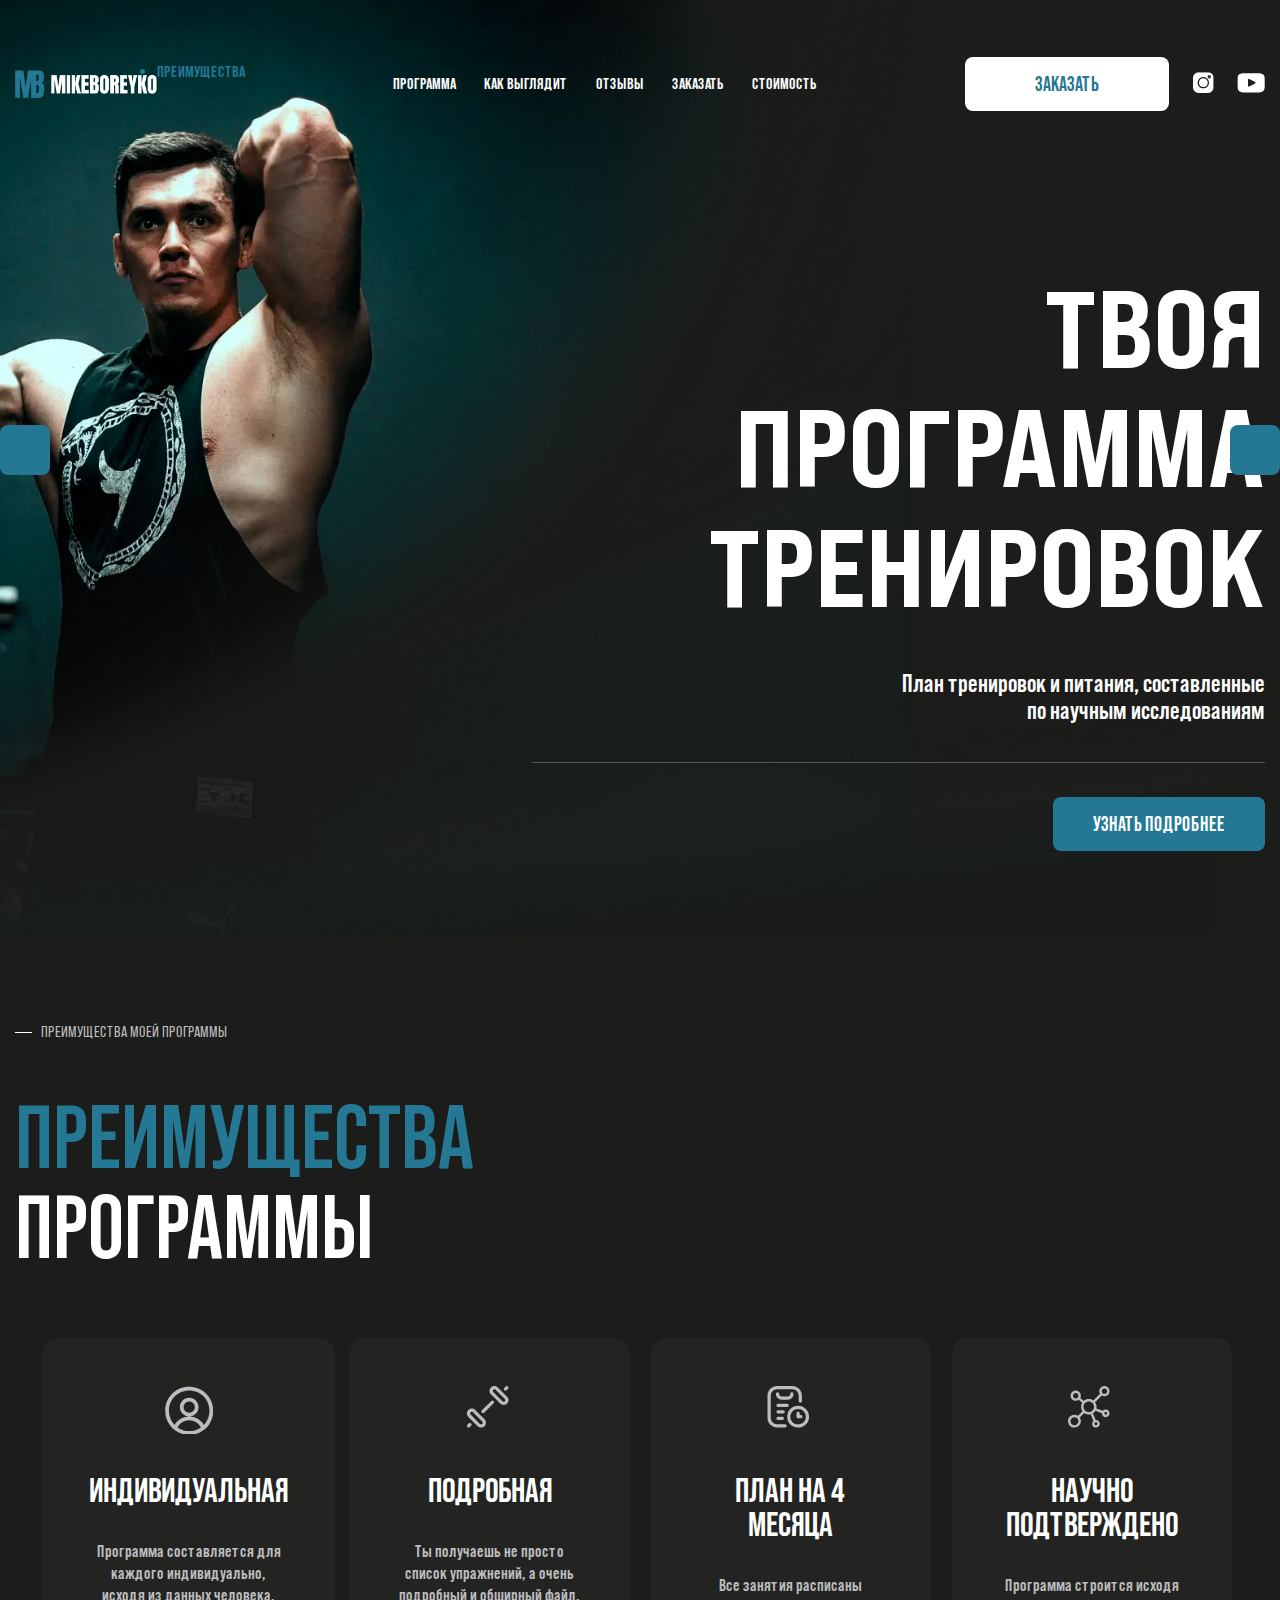
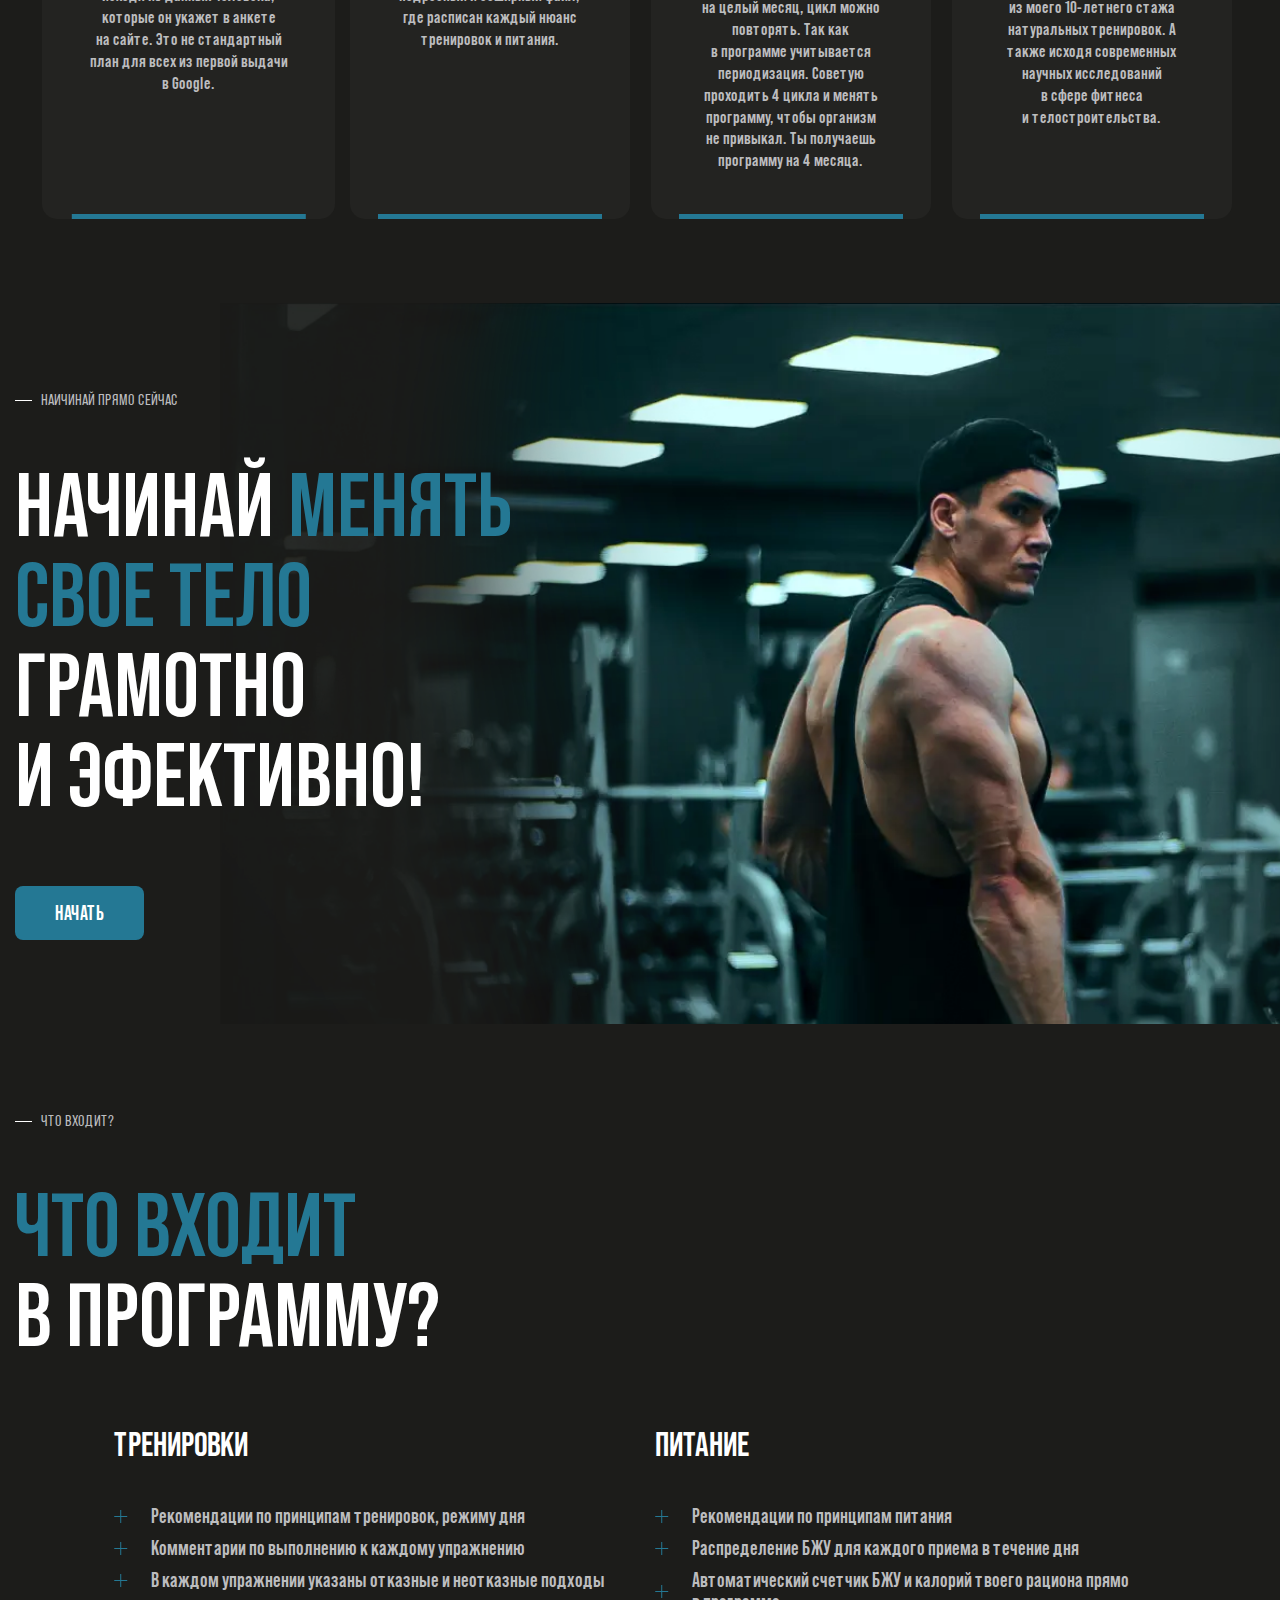
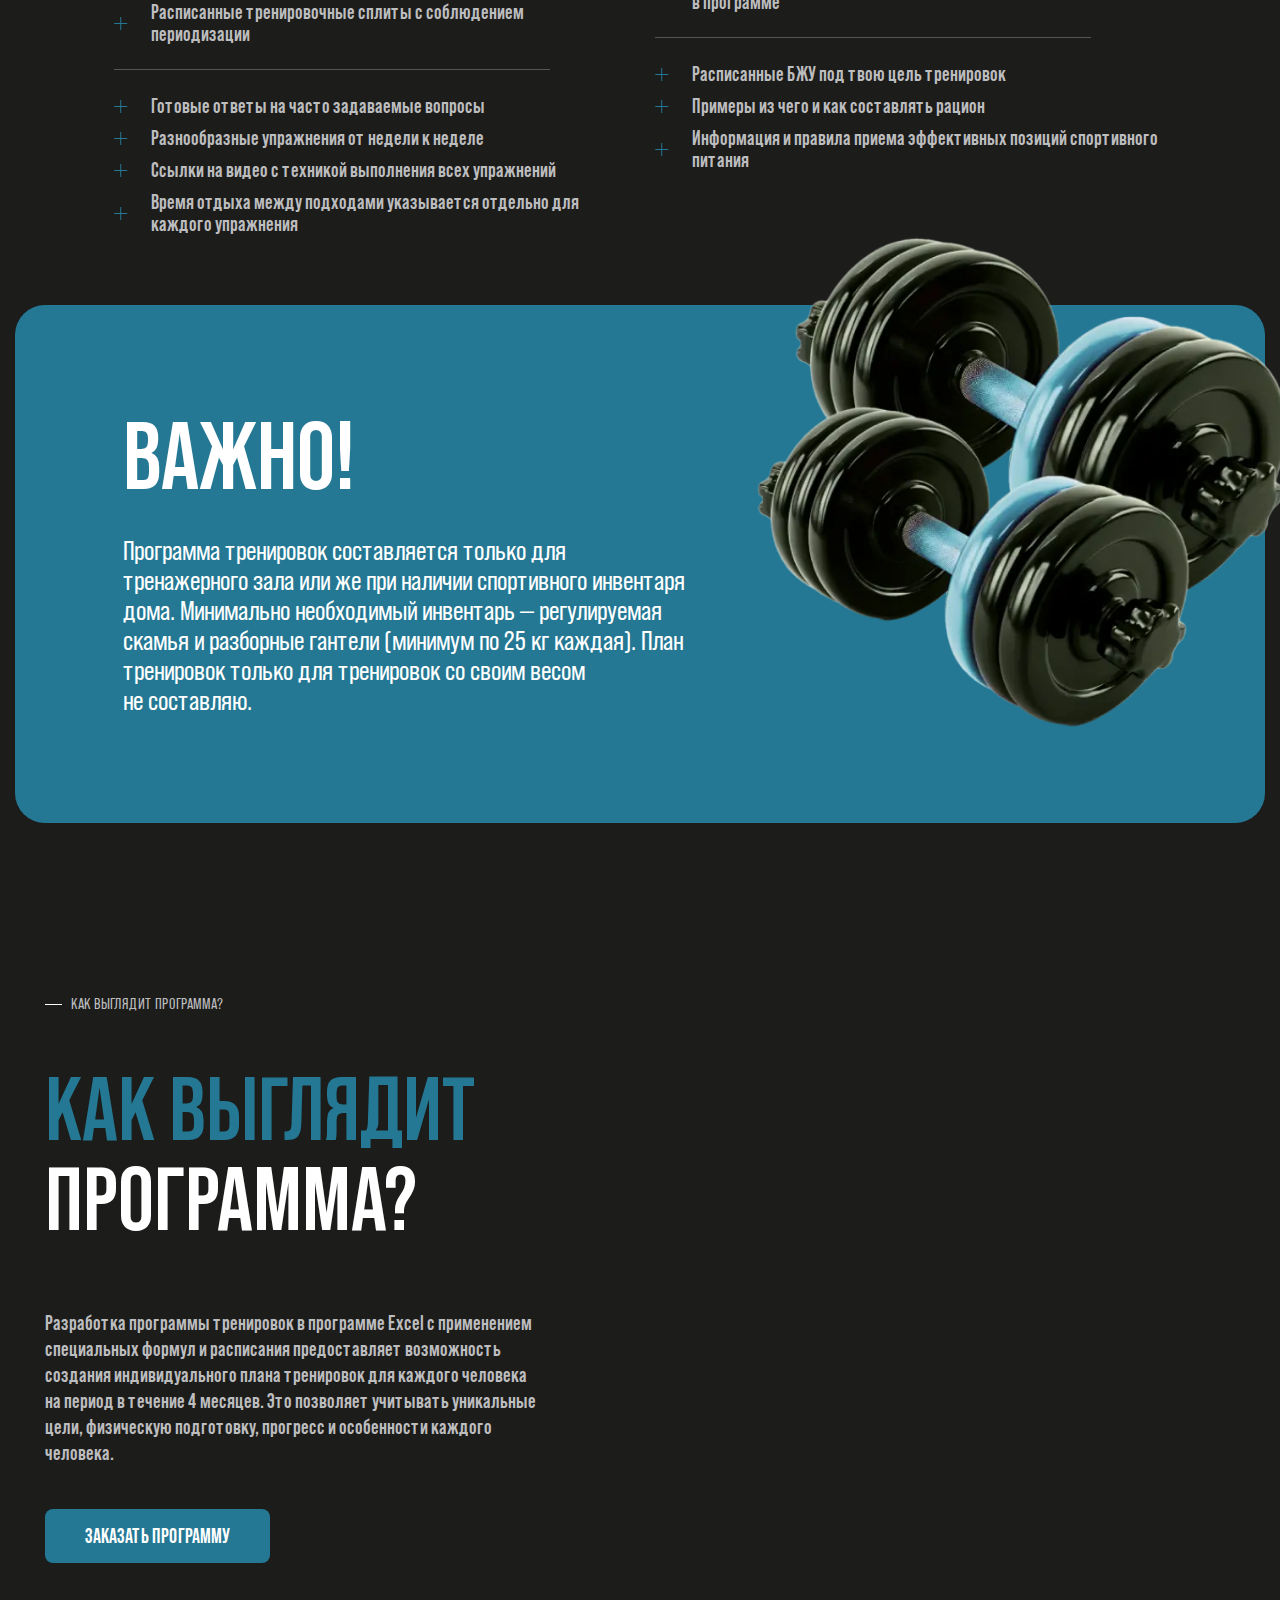
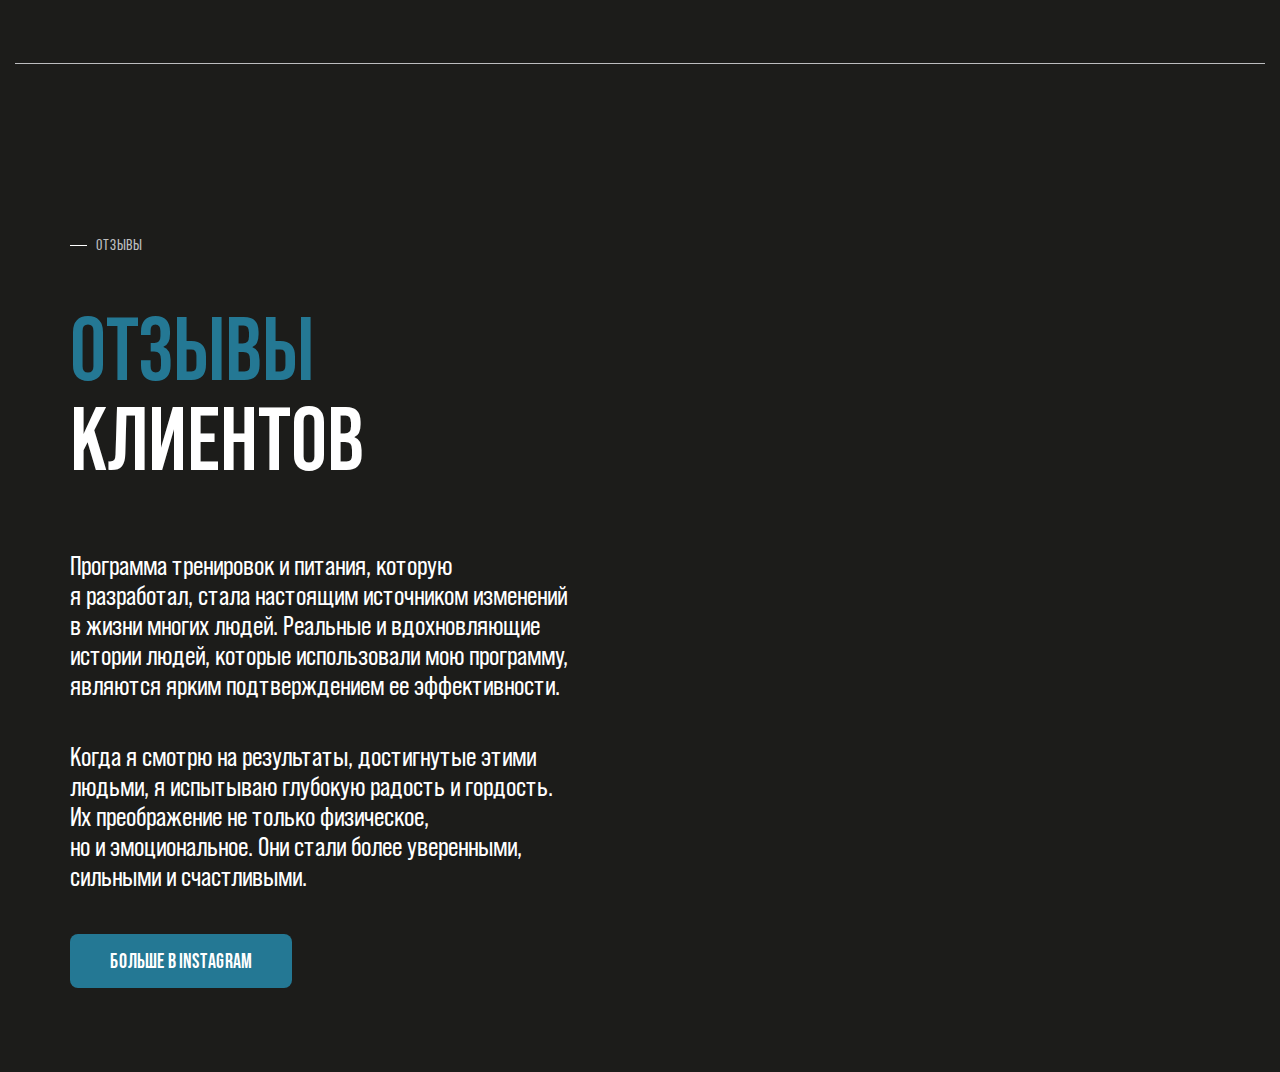
==== docs/index.html @ 60dc6f3b "fix errors" ====
<!DOCTYPE html><html lang="ru" class="page"><head><meta charset="UTF-8"><meta name="viewport" content="width=device-width,initial-scale=1"><link rel="shortcut icon" href="favicon.svg" type="image/x-icon"><meta http-equiv="X-UA-Compatible" content="ie=edge"><meta name="theme-color" content="#111111"><meta name="description" content="Сайт для продвижения услуг фитнес тренера."><title>MaxGraph New Site</title><link rel="preload" href="fonts/BebasNeuePro-Bold.woff2" as="font" type="font/woff2" crossorigin><link rel="preload" href="fonts/BebasNeuePro-ExpandedExtraBold.woff2" as="font" type="font/woff2" crossorigin><link rel="preload" href="fonts/BebasNeuePro-Regular.woff2" as="font" type="font/woff2" crossorigin><!-- <link rel="prefetch" as="style" href="https://cdn.jsdelivr.net/npm/swiper@11/swiper-bundle.min.css" />
  <link rel="stylesheet" href="https://cdn.jsdelivr.net/npm/swiper@11/swiper-bundle.min.css" /> --><link rel="preload" as="style" href="css/vendor.css"><link rel="preload" as="style" href="css/main.css"><link rel="stylesheet" href="css/vendor.css"><link rel="stylesheet" href="css/main.css"><script defer="defer" src="js/main.js"></script></head><body class="page__body"><h1 class="visually-hidden">Личный сайт Mike Boreyko</h1><div class="site-container"><header class="header"><div class="container header__container"><a href="#" class="logo header__logo"><picture><source type="image/webp" srcset="./img/logo.webp"><img src="./img/logo.png" alt="Логотип сайта Mike Boreyko"></picture></a><button class="btn-reset burger" aria-label="Открыть меню" aria-expanded="false" data-burger><span class="burger__line"></span></button><nav class="nav nav__header"><li class="nav__item active"><a href="#">Преимущества</a></li><ul class="nav__list"><li class="nav__item"><a href="#advantage" aria-label="Перейти к разделу программа.">Программа</a></li><li class="nav__item"><a href="#program-looks" aria-label="Перейти к визуальному описанию программы.">Как выглядит</a></li><li class="nav__item"><a href="#reviews" aria-label="Перейти к отзывам.">Отзывы</a></li><li class="nav__item"><a href="#" aria-label="Перейти к разделу заказать.">Заказать</a></li><li class="nav__item"><a href="#" aria-label="Перейти к разделу стоимости.">Стоимость</a></li></ul><ul class="nav__list-link"><li class="nav__item-link btn btn--big btn--light"><a href="#"></a>Заказать</li><li class="nav__item-link"><a href="#" aria-label="Перейти в Instagram автора."><svg width="21" height="21" viewBox="0 0 21 21" xmlns="http://www.w3.org/2000/svg"><g clip-path="url(#clip0_1_62)"><path d="M16.3227 4.17969C16.0464 4.17969 15.8215 4.40455 15.8215 4.68086C15.8215 4.95717 16.0464 5.18203 16.3227 5.18203C16.5991 5.18203 16.8239 4.95721 16.8239 4.68086C16.8239 4.40451 16.5991 4.17969 16.3227 4.17969Z"/><path d="M10.3217 6.23877C7.87182 6.23877 5.87866 8.23193 5.87866 10.6818C5.87866 13.1317 7.87182 15.1249 10.3217 15.1249C12.7717 15.1249 14.7648 13.1318 14.7648 10.6819C14.7648 8.23197 12.7717 6.23877 10.3217 6.23877Z"/><path d="M14.9845 0.359863H5.65913C2.53868 0.359863 0 2.89854 0 6.01903V15.3443C0 18.4648 2.53868 21.0035 5.65913 21.0035H14.9845C18.105 21.0035 20.6436 18.4648 20.6436 15.3443V6.01903C20.6436 2.89854 18.105 0.359863 14.9845 0.359863ZM10.3218 16.3438C7.19966 16.3438 4.65969 13.8038 4.65969 10.6817C4.65969 7.55952 7.1997 5.01959 10.3218 5.01959C13.4439 5.01959 15.984 7.55956 15.984 10.6817C15.984 13.8038 13.4439 16.3438 10.3218 16.3438ZM16.3226 6.40118C15.374 6.40118 14.6023 5.62947 14.6023 4.68091C14.6023 3.73235 15.374 2.96059 16.3226 2.96059C17.2712 2.96059 18.0429 3.73231 18.0429 4.68087C18.0429 5.62943 17.2712 6.40118 16.3226 6.40118Z"/></g><defs><clipPath id="clip0_1_62"><rect width="20.6436" height="20.6436" transform="translate(0 0.359863)"/></clipPath></defs></svg></a></li><li class="nav__item-link"><a href="#" aria-label="Перейти на YouTube канал автора."><svg width="28" height="28" viewBox="0 0 28 28" xmlns="http://www.w3.org/2000/svg"><g clip-path="url(#clip0_1_73)"><path d="M26.7827 5.91298C25.7925 4.73597 23.9645 4.25586 20.4733 4.25586H7.80018C4.22906 4.25586 2.37002 4.76694 1.3836 6.02005C0.421875 7.24183 0.421875 9.04203 0.421875 11.5336V16.2824C0.421875 21.1093 1.56296 23.56 7.80018 23.56H20.4733C23.5009 23.56 25.1786 23.1363 26.2639 22.0976C27.3769 21.0325 27.8518 19.2933 27.8518 16.2824V11.5336C27.8518 8.90603 27.7774 7.09521 26.7827 5.91298ZM18.032 14.5636L12.2772 17.5712C12.1485 17.6385 12.0078 17.6718 11.8673 17.6718C11.7082 17.6718 11.5495 17.629 11.4089 17.5439C11.1442 17.3835 10.9825 17.0965 10.9825 16.787V10.791C10.9825 10.482 11.1437 10.1953 11.4079 10.0348C11.6722 9.87431 12.0009 9.86334 12.2752 10.0058L18.03 12.9941C18.3227 13.1461 18.5066 13.4483 18.5071 13.7781C18.5074 14.1082 18.3243 14.4109 18.032 14.5636Z"/></g><defs><clipPath id="clip0_1_73"><rect width="27.4299" height="27.4299" transform="translate(0.421875 0.192871)"/></clipPath></defs></svg></a></li></ul></nav></div></header><section class="hero"><div class="container hero__container"><hgroup class="hero__content"><h2 class="hero__title">Твоя программа тренировок</h2><p class="hero__desc">План тренировок и питания, составленные по научным исследованиям</p></hgroup><footer class="hero__footer"><a href="#" class="hero__link btn">Узнать подробнее</a></footer></div></section><section class="advantage" id="advantage"><div class="container"><hgroup><h2 class="advantage__title title">Преимущества моей программы</h2><p class="advantage__desc desc"><span>Преимущества</span> программы</p></hgroup><ul class="advantage__list"><li class="advantage__item"><h3 class="advantage__item-title">ИНДИВИДУАЛЬНАЯ</h3><p class="advantage__item-text">Программа составляется для каждого индивидуально, исходя из данных человека, которые он укажет в анкете на сайте. Это не стандартный план для всех из первой выдачи в Google.</p></li><li class="advantage__item"><h3 class="advantage__item-title">Подробная</h3><p class="advantage__item-text">Ты получаешь не просто список упражнений, а очень подробный и обширный файл, где расписан каждый нюанс тренировок и питания.</p></li><li class="advantage__item"><h3 class="advantage__item-title">План на 4 месяца</h3><p class="advantage__item-text">Все занятия расписаны на целый месяц, цикл можно повторять. Так как в программе учитывается периодизация. Советую проходить 4 цикла и менять программу, чтобы организм не привыкал. Ты получаешь программу на 4 месяца.</p></li><li class="advantage__item"><h3 class="advantage__item-title">НАУЧНО ПОДТВЕРЖДЕНО</h3><p class="advantage__item-text">Программа строится исходя из моего 10-летнего стажа натуральных тренировок. А также исходя современных научных исследований в сфере фитнеса и телостроительства.</p></li></ul></div></section><section class="start"><div class="container"><hgroup><h2 class="start__title title">Наичинай прямо сейчас</h2><p class="start__desc desc">Начинай <span>менять свое тело</span> грамотно и эфективно!</p></hgroup><footer class="start__footer"><a href="#" class="start__link btn">начать</a></footer></div></section><section class="included"><div class="container"><hgroup><h2 class="included__title title">Что входит?</h2><p class="included__desc desc"><span>Что входит</span> в программу?</p></hgroup><div class="included__wrapper"><section class="included__section section-left"><h3 class="included__section-title">ТРЕНИРОВКИ</h3><ul class="included__list"><li class="included__item">Рекомендации по принципам тренировок, режиму дня</li><li class="included__item">Комментарии по выполнению к каждому упражнению</li><li class="included__item">В каждом упражнении указаны отказные и неотказные подходы</li><li class="included__item">Расписанные тренировочные сплиты с соблюдением периодизации</li><li class="included__item">Готовые ответы на часто задаваемые вопросы</li><li class="included__item">Разнообразные упражнения от недели к неделе</li><li class="included__item">Ссылки на видео с техникой выполнения всех упражнений</li><li class="included__item">Время отдыха между подходами указывается отдельно для каждого упражнения</li></ul></section><section class="included__section section-right"><h3 class="included__section-title">ПИТАНИЕ</h3><ul class="included__list"><li class="included__item">Рекомендации по принципам питания</li><li class="included__item">Распределение БЖУ для каждого приема в течение дня</li><li class="included__item">Автоматический счетчик БЖУ и калорий твоего рациона прямо в программе</li><li class="included__item">Расписанные БЖУ под твою цель тренировок</li><li class="included__item">Примеры из чего и как составлять рацион</li><li class="included__item">Информация и правила приема эффективных позиций спортивного питания</li></ul></section></div><article class="included-article"><hgroup><h2 class="included-article__title">Важно!</h2><p class="included-article__text">Программа тренировок составляется только для тренажерного зала или же при наличии спортивного инвентаря дома. Минимально необходимый инвентарь — регулируемая скамья и разборные гантели (минимум по 25 кг каждая). План тренировок только для тренировок со своим весом не составляю.</p></hgroup></article></div></section><section class="program-looks" id="program-looks"><div class="container"><div class="program-looks__wrapper"><div class="program-looks__content-image"><img loading="lazy" src="./img/iPadPro2020.png" alt="Вариант представления программы тренировок на планшете"></div><div class="program-looks__content-text"><hgroup><h2 class="program-looks__title title">КАК ВЫГЛЯДИТ ПРОГРАММА?</h2><p class="program-looks__desc desc"><span>КАК ВЫГЛЯДИТ</span> ПРОГРАММА?</p></hgroup><p class="program-looks__text">Разработка программы тренировок в программе Excel с применением специальных формул и расписания предоставляет возможность создания индивидуального плана тренировок для каждого человека на период в течение 4 месяцев. Это позволяет учитывать уникальные цели, физическую подготовку, прогресс и особенности каждого человека.</p><a href="#" class="btn program-looks__link-btn">Заказать программу</a></div></div></div></section><section class="reviews" id="reviews"><div class="container"><div class="reviews__flex"><div class="reviews__wrapper"><hgroup><h2 class="title">Отзывы</h2><p class="desc"><span>ОТЗЫВЫ</span> КЛИЕНТОВ</p></hgroup><p class="text reviews__text">Программа тренировок и питания, которую я разработал, стала настоящим источником изменений в жизни многих людей. Реальные и вдохновляющие истории людей, которые использовали мою программу, являются ярким подтверждением ее эффективности.</p><p class="text reviews__text">Когда я смотрю на результаты, достигнутые этими людьми, я испытываю глубокую радость и гордость. Их преображение не только физическое, но и эмоциональное. Они стали более уверенными, сильными и счастливыми.</p><a href="#" class="btn">БОЛЬШЕ В INSTAGRAM</a></div><section class="slider swiper reviews__slider"><h3 class="slider__title visually-hidden">Слайдер с отзывами довольных клиентов</h3><div class="swiper-wrapper"><article class="swiper-slide"><h2 class="slide__title visually-hidden">Отзыв от Максима</h2><picture><source type="image/webp" srcset="./img/iPhone12Pro.webp"><img src="./img/iPhone12Pro.png" loading="lazy" alt="Скриншот с отзывом от Максима"></picture></article><article class="swiper-slide"><h2 class="slide__title visually-hidden">Отзыв от Ольги</h2><picture><source type="image/webp" srcset="./img/iPhone12Pro.webp"><img src="./img/iPhone12Pro.png" loading="lazy" alt="Скриншот с отзывом от Ольги"></picture></article><article class="swiper-slide"><h2 class="slide__title visually-hidden">Отзыв от представителя компании ооо рога и копыта</h2><picture><source type="image/webp" srcset="./img/iPhone12Pro.webp"><img src="./img/iPhone12Pro.png" loading="lazy" alt="Скриншот с отзывом от представителя компании ооо рога и копыт"></picture></article></div><button class="slider__btn slider__btn--prev" title="Предыдущий слайд" type="button"></button> <button class="slider__btn slider__btn--next" title="Следующий слайд" type="button"></button></section></div></div></section></div><footer class="footer"><div class="container"></div></footer></body></html>
---- docs/css/vendor.css ----
*,::after,::before{box-sizing:border-box}html{-moz-text-size-adjust:none;-webkit-text-size-adjust:none;text-size-adjust:none}blockquote,body,dd,dl,figure,h1,h2,h3,h4,p{margin:0}ol[role=list],ul[role=list]{list-style:none}body{min-height:100vh;line-height:1.5}button,h1,h2,h3,h4,input,label{line-height:1.1}h1,h2,h3,h4{text-wrap:balance}a:not([class]){text-decoration-skip-ink:auto;color:currentColor}img,picture{max-width:100%;display:block}button,input,select,textarea{font:inherit}textarea:not([rows]){min-height:10em}:target{scroll-margin-block:5ex}
---- docs/css/main.css ----
a,abbr,acronym,address,applet,article,aside,audio,b,big,blockquote,body,canvas,caption,center,cite,code,dd,del,details,dfn,div,dl,dt,em,embed,fieldset,figcaption,figure,footer,form,h1,h2,h3,h4,h5,h6,header,hgroup,html,i,iframe,img,ins,kbd,label,legend,li,main,mark,menu,nav,object,ol,output,p,pre,q,ruby,s,samp,section,small,span,strike,strong,sub,summary,sup,table,tbody,td,tfoot,th,thead,time,tr,tt,u,ul,var,video{margin:0;padding:0;border:0;font-size:100%;font:inherit;vertical-align:baseline}article,aside,details,figcaption,figure,footer,header,hgroup,main,menu,nav,section{display:block}[hidden]{display:none}body{line-height:1}menu,ol,ul{list-style:none}blockquote,q{quotes:none}blockquote:after,blockquote:before,q:after,q:before{content:"";content:none}table{border-collapse:collapse;border-spacing:0}:root{--font-family:BebasNeuePro,sans-serif;--content-width:1410px;--container-offset:15px;--container-width:calc(var(--content-width) + (var(--container-offset) * 2));--title-font-size:clamp(3rem, 10 * (1vw + 1vh) / 2, 9rem);--p-bottom-desc:clamp(3.2rem, 2.057rem + 3.571vw, 7.2rem);--text-color:#bcbdbf;--light-color:#fff;--second-dark:#545454;--third-dark:#232321;--bg-page:#1c1c1a;--accent-color:#247894;--p-top-section:clamp(4.5rem, 3.214rem + 4.018vw, 9rem)}.custom-checkbox__field:checked+.custom-checkbox__content::after{opacity:1}.custom-checkbox__field:focus+.custom-checkbox__content::before{outline:red solid 2px;outline-offset:2px}.custom-checkbox__field:disabled+.custom-checkbox__content{opacity:.4;pointer-events:none}@font-face{font-family:BebasNeuePro;src:url(../fonts/BebasNeuePro-Bold.woff2) format("woff2");font-weight:700;font-display:swap;font-style:normal}@font-face{font-family:BebasNeuePro;src:url(../fonts/BebasNeuePro-ExpandedExtraBold.woff2) format("woff2");font-weight:800;font-display:swap;font-style:normal}@font-face{font-family:BebasNeuePro;src:url(../fonts/BebasNeuePro-Regular.woff2) format("woff2");font-weight:400;font-display:swap;font-style:normal}html{-webkit-box-sizing:border-box;box-sizing:border-box;font-size:10px;color:var(--text-color)}*,::after,::before{-webkit-box-sizing:inherit;box-sizing:inherit}.page{height:100%;font-family:var(--font-family,sans-serif);-webkit-text-size-adjust:100%;background-color:var(--bg-page)}.page__body{margin:0;min-width:320px;min-height:100%;font-size:1rem}img{height:auto;max-width:100%;-o-object-fit:cover;object-fit:cover}a{text-decoration:none;color:inherit}.site-container{overflow:hidden}.is-hidden{display:none!important}.btn-reset{border:none;padding:0;background-color:transparent;cursor:pointer}.list-reset{list-style:none;margin:0;padding:0}.input-reset{-webkit-appearance:none;-moz-appearance:none;appearance:none;border:none;border-radius:0;background-color:#fff}.input-reset::-webkit-search-cancel-button,.input-reset::-webkit-search-decoration,.input-reset::-webkit-search-results-button,.input-reset::-webkit-search-results-decoration{display:none}.visually-hidden{position:absolute;overflow:hidden;margin:-1px;border:0;padding:0;width:1px;height:1px;clip:rect(0 0 0 0)}.container{margin:0 auto;padding:0 var(--container-offset);max-width:var(--container-width)}.js-focus-visible :focus:not(.focus-visible){outline:0}.centered{text-align:center}.dis-scroll{position:fixed;left:0;top:0;overflow:hidden;width:100%;height:100vh;-ms-scroll-chaining:none;overscroll-behavior:none}.page--ios .dis-scroll{position:relative}.title{font-size:1.6rem;font-weight:400;line-height:168.75%;text-transform:uppercase;margin-bottom:clamp(2.5rem,1.786rem + 2.232vw,5rem);position:relative;display:inline-block;padding-left:26px}.title::after{content:"";width:17px;height:1px;background-color:var(--light-color);position:absolute;left:0;top:50%}.desc{max-width:50rem;color:var(--light-color);font-size:var(--title-font-size);font-weight:700;line-height:100%;text-transform:uppercase;padding-bottom:var(--p-bottom-desc)}.desc span{color:var(--accent-color)}.text{color:var(--light-color);font-size:2.8rem;font-weight:400;line-height:107.143%;margin-bottom:4.2rem}.nav__list,.nav__list-link{display:-webkit-box;display:-ms-flexbox;display:flex;-webkit-box-align:center;-ms-flex-align:center;align-items:center;gap:clamp(2rem,-10.5rem + 10.417vw,4.5rem);list-style:none}.nav__list-link{gap:clamp(2rem,-3rem + 4.167vw,3rem)}.nav__item,.nav__item-link{color:var(--light-color);font-size:1.6rem;font-weight:700;line-height:187.501%;text-transform:uppercase;-webkit-transition:color .2s ease-in;transition:color .2s ease-in}.nav__item path,.nav__item-link path{fill:var(--light-color);-webkit-transition:fill .2s ease-in;transition:fill .2s ease-in}.nav__item-link:active,.nav__item-link:hover,.nav__item:active,.nav__item:hover{color:var(--accent-color);opacity:.75}.nav__item-link:active path,.nav__item-link:hover path,.nav__item:active path,.nav__item:hover path{fill:var(--accent-color)}.nav__item-link.active,.nav__item.active{color:var(--accent-color)}.nav__item-link{line-height:normal}@media (max-width:1100px){.nav__item-link{display:none}}@media (min-width:1110px){.nav__list{margin:0 auto}}.btn{border-radius:8px;cursor:pointer;-webkit-transition:.2s ease-in;transition:.2s ease-in;color:var(--light-color);font-size:2rem;font-weight:700;line-height:70%;text-transform:uppercase;background-color:var(--accent-color);padding:2rem 4rem;display:inline-block}.btn:active,.btn:hover{opacity:.75}.btn--big{padding:20px 70px;font-size:20px;font-weight:700;line-height:70%;text-transform:uppercase}.btn--light{background-color:var(--light-color);color:var(--accent-color)}.btn--light:active,.btn--light:hover{background-color:var(--accent-color);color:var(--light-color);opacity:.75}.header{width:100%;padding-top:clamp(2.5rem,10 * (1vw + 1vh) / 2,5.7rem);position:absolute}.header__container{display:-webkit-box;display:-ms-flexbox;display:flex;-webkit-box-align:center;-ms-flex-align:center;align-items:center}.header__logo{width:clamp(16rem,10 * (1vw + 1vh) / 2,25rem);height:auto}.nav__header{width:100%;display:-webkit-box;display:-ms-flexbox;display:flex;-webkit-box-pack:justify;-ms-flex-pack:justify;justify-content:space-between}.burger{display:none}@media (max-width:1110px){.nav__header{-webkit-box-pack:end;-ms-flex-pack:end;justify-content:flex-end}}@media (max-width:768px){.nav{display:none}.burger{display:block;width:40px;height:40px;border-radius:5px;background-color:#fff;position:absolute;top:80%;-webkit-transform:translateY(-50%);-ms-transform:translateY(-50%);transform:translateY(-50%);right:15px}.burger__line{display:block;position:relative;width:22px;height:2px;background-color:var(--accent-color);-webkit-transform:translate(40%);-ms-transform:translate(40%);transform:translate(40%)}.burger__line::after,.burger__line::before{content:"";position:absolute;width:22px;height:2px;background-color:inherit}.burger__line::before{bottom:5px;-webkit-transform:translate(-50%);-ms-transform:translate(-50%);transform:translate(-50%)}.burger__line::after{bottom:-5px;-webkit-transform:translate(-50%);-ms-transform:translate(-50%);transform:translate(-50%)}}.hero{color:var(--light-color);text-align:right;font-size:clamp(4rem,10 * (1vw + 1vh) / 2,11.5rem);line-height:104.348%;text-transform:uppercase;background-image:url(../img/bg-hero.webp);background-repeat:no-repeat;background-position:left -35rem top;background-size:cover;padding:var(--p-top-section) 0}.hero__content{max-width:733px;display:-webkit-box;display:-ms-flexbox;display:flex;-webkit-box-orient:vertical;-webkit-box-direction:normal;-ms-flex-direction:column;flex-direction:column;max-width:733px;margin-left:auto;margin-bottom:3.4rem;border-bottom:1px solid var(--second-dark)}.hero__title{margin-top:18.7rem;margin-bottom:4rem;line-height:1.1;font-weight:800}.hero__desc{color:var(--light-color);font-size:2.5rem;font-weight:700;line-height:108%;display:block;margin-left:auto;text-transform:none;max-width:38.3rem;margin-bottom:3.8rem}.hero__link{color:var(--light-color);font-size:2rem;font-weight:700;line-height:70%;text-transform:uppercase;background-color:var(--accent-color);padding:2rem 4rem;display:inline-block}.hero__link:active,.hero__link:hover{opacity:.75}.hero__footer{font-size:initial;line-height:normal}.advantage{padding:var(--p-top-section) 0}.advantage__list{display:-ms-grid;display:grid;gap:3.2rem 2.1rem;-webkit-box-pack:center;-ms-flex-pack:center;justify-content:center;justify-items:center;grid-template-columns:repeat(auto-fill,28rem)}@media (min-width:911px) and (max-width:1212px){.advantage__list{grid-template-columns:repeat(auto-fit,38rem)}}.advantage__item{padding:13.5rem 4.7rem 4.7rem;border-radius:1.5rem;background-color:var(--third-dark);max-width:32rem;position:relative}.advantage__item::after{content:"";width:4.8rem;height:4.8rem;position:absolute;top:4.8rem;left:50%;-webkit-transform:translateX(-50%);-ms-transform:translateX(-50%);transform:translateX(-50%);background-repeat:no-repeat}.advantage__item:nth-child(1)::after{background-image:url(../img/svg/person.svg)}.advantage__item:nth-child(2)::after{background-image:url(../img/svg/dumbbell.svg)}.advantage__item:nth-child(3)::after{background-image:url(../img/svg/plane.svg)}.advantage__item:nth-child(4)::after{background-image:url(../img/svg/formula.svg)}.advantage__item::before{content:"";width:80%;position:absolute;bottom:0;left:50%;-webkit-transform:translateX(-50%);-ms-transform:translateX(-50%);transform:translateX(-50%);border-bottom:5px solid var(--accent-color)}.advantage__item-title{color:var(--light-color);text-align:center;font-size:3.4rem;font-weight:700;line-height:100%;text-transform:uppercase;margin-bottom:3.4rem}.advantage__item-text{color:var(--text-color);text-align:center;font-size:1.7rem;font-weight:700;line-height:129.412%}.start{padding:var(--p-top-section) 0;background-image:url(../img/bg-start.webp);background-repeat:no-repeat;background-position:top right -22rem;background-size:cover}.start__link{color:var(--light-color);font-size:2rem;font-weight:700;line-height:70%;text-transform:uppercase;background-color:var(--accent-color);padding:2rem 4rem;display:inline-block}.start__link:active,.start__link:hover{opacity:.75}.included{padding:var(--p-top-section) 0}.included__wrapper{margin-bottom:6rem;display:-ms-grid;display:grid;grid-template-columns:repeat(auto-fit,clamp(28rem,20.286rem + 24.107vw,55rem));justify-items:center;-webkit-box-pack:center;-ms-flex-pack:center;justify-content:center;gap:3rem}@media (max-width:900px){.included__wrapper{grid-template-columns:repeat(auto-fit,clamp(28rem,16.571rem + 35.714vw,68rem))}}.included__section{width:100%}.included__section-title{color:var(--light-color);font-size:3.4rem;font-weight:700;line-height:100%;margin-bottom:4.4rem}.included__item{color:var(--text-color);font-size:2rem;font-weight:700;line-height:110%;padding-left:3.7rem;margin-bottom:1rem;position:relative}.included__item::before{content:url(../img/svg/plus.svg);position:absolute;left:0;top:50%;-webkit-transform:translateY(-50%);-ms-transform:translateY(-50%);transform:translateY(-50%)}.section-left .included__item:nth-child(4):not(:last-of-type){margin-bottom:5rem}.section-left .included__item:nth-child(4):not(:last-of-type)::after{content:"";width:100%;max-width:436px;border-bottom:1px solid var(--second-dark);position:absolute;bottom:-2.5rem;left:0}.section-right .included__item:nth-child(3):not(:last-of-type){margin-bottom:5rem}.section-right .included__item:nth-child(3):not(:last-of-type)::after{content:"";width:100%;max-width:436px;border-bottom:1px solid var(--second-dark);position:absolute;bottom:-2.5rem;left:0}.included-article{padding:clamp(3.5rem,1.071rem + 7.589vw,12rem);background-color:var(--accent-color);color:var(--light-color);border-radius:3rem;position:relative;display:-ms-grid;display:grid;-ms-grid-columns:1.5fr 1fr;grid-template-columns:1.5fr 1fr;gap:3rem}.included-article::after{content:"";position:absolute;top:-15rem;right:-8rem;width:clamp(30rem,18.571rem + 35.714vw,70rem);height:clamp(30rem,18.571rem + 35.714vw,70rem);background-image:url(../img/dumbbell.webp);background-repeat:no-repeat;background-size:contain;background-position:top 3rem right 0}@media (max-width:1100px){.included-article{display:block;padding-bottom:clamp(25rem,12.692rem + 38.462vw,55rem)}.included-article::after{top:auto;bottom:clamp(-4rem,-1.128rem - 8.974vw,-11rem);right:50%;-webkit-transform:translateX(50%);-ms-transform:translateX(50%);transform:translateX(50%)}}.included-article__title{color:var(--light-color);font-size:clamp(7rem,6.143rem + 2.679vw,10rem);font-weight:700;line-height:89.962%;text-transform:uppercase;margin-bottom:3.8rem}.included-article__text{color:var(--light-color);font-size:2.8rem;font-weight:400;line-height:107.143%;max-width:56.2rem}.program-looks{padding:var(--p-top-section) 0}.program-looks__text{color:var(--text-color);font-size:2rem;font-weight:700;line-height:130%;margin-bottom:4.3rem;max-width:50rem}.program-looks__wrapper{display:-webkit-box;display:-ms-flexbox;display:flex;gap:3rem;padding-bottom:10rem;border-bottom:1px solid var(--text-color)}@media (max-width:768px){.program-looks__wrapper{-webkit-box-orient:vertical;-webkit-box-direction:reverse;-ms-flex-direction:column-reverse;flex-direction:column-reverse;-webkit-box-align:center;-ms-flex-align:center;align-items:center;padding-bottom:5rem}}.program-looks__wrapper__content-image{max-width:60rem}.program-looks__wrapper__content-text{-ms-flex-negative:.5;flex-shrink:.5}.reviews{padding:var(--p-top-section) 0}.reviews__flex{display:-ms-grid;display:grid;-ms-grid-columns:1fr 1fr;grid-template-columns:1fr 1fr;gap:3rem;-webkit-box-pack:justify;-ms-flex-pack:justify;justify-content:space-between;-webkit-box-align:center;-ms-flex-align:center;align-items:center;justify-items:center}@media (max-width:1160px){.reviews__flex{grid-template-columns:repeat(auto-fill,clamp(15rem,3.864rem + 39.773vw,50rem))}}@media (max-width:768px){.reviews__flex{grid-template-columns:repeat(auto-fill,clamp(28rem,15.377rem + 45.082vw,50rem));-webkit-box-pack:center;-ms-flex-pack:center;justify-content:center}}.reviews__text{max-width:50rem}.reviews__slider{width:100%;max-width:50rem}.slider{width:100%}.slider__wrapper{position:absolute;overflow:hidden;top:0;left:0}.slider__btn{position:absolute;width:50px;height:50px;top:calc(50% - 25px);z-index:1000;background-color:var(--accent-color);background-repeat:no-repeat;background-position:center;border:none;border-radius:8px}.slider__btn--prev{left:0;background-image:url(../img/svg/btn-active-right.svg);-webkit-transform:rotate(180deg);-ms-transform:rotate(180deg);transform:rotate(180deg)}.slider__btn--next{right:0;background-image:url(../img/svg/btn-active-right.svg)}.slider__btn.swiper-button-disabled{background-color:var(--text-color)}.slider__btn.swiper-button-disabled--prev{background-image:url(../../img/svg/btn-disable-left.svg)}.slider__btn.swiper-button-disabled--next{background-image:url(../../img/svg/btn-disable-left.svg);-webkit-transform:rotate(180deg);-ms-transform:rotate(180deg);transform:rotate(180deg)}
---- docs/css/vendor.css ----
*,::after,::before{box-sizing:border-box}html{-moz-text-size-adjust:none;-webkit-text-size-adjust:none;text-size-adjust:none}blockquote,body,dd,dl,figure,h1,h2,h3,h4,p{margin:0}ol[role=list],ul[role=list]{list-style:none}body{min-height:100vh;line-height:1.5}button,h1,h2,h3,h4,input,label{line-height:1.1}h1,h2,h3,h4{text-wrap:balance}a:not([class]){text-decoration-skip-ink:auto;color:currentColor}img,picture{max-width:100%;display:block}button,input,select,textarea{font:inherit}textarea:not([rows]){min-height:10em}:target{scroll-margin-block:5ex}
---- docs/css/main.css ----
a,abbr,acronym,address,applet,article,aside,audio,b,big,blockquote,body,canvas,caption,center,cite,code,dd,del,details,dfn,div,dl,dt,em,embed,fieldset,figcaption,figure,footer,form,h1,h2,h3,h4,h5,h6,header,hgroup,html,i,iframe,img,ins,kbd,label,legend,li,main,mark,menu,nav,object,ol,output,p,pre,q,ruby,s,samp,section,small,span,strike,strong,sub,summary,sup,table,tbody,td,tfoot,th,thead,time,tr,tt,u,ul,var,video{margin:0;padding:0;border:0;font-size:100%;font:inherit;vertical-align:baseline}article,aside,details,figcaption,figure,footer,header,hgroup,main,menu,nav,section{display:block}[hidden]{display:none}body{line-height:1}menu,ol,ul{list-style:none}blockquote,q{quotes:none}blockquote:after,blockquote:before,q:after,q:before{content:"";content:none}table{border-collapse:collapse;border-spacing:0}:root{--font-family:BebasNeuePro,sans-serif;--content-width:1410px;--container-offset:15px;--container-width:calc(var(--content-width) + (var(--container-offset) * 2));--title-font-size:clamp(3rem, 10 * (1vw + 1vh) / 2, 9rem);--p-bottom-desc:clamp(3.2rem, 2.057rem + 3.571vw, 7.2rem);--text-color:#bcbdbf;--light-color:#fff;--second-dark:#545454;--third-dark:#232321;--bg-page:#1c1c1a;--accent-color:#247894;--p-top-section:clamp(4.5rem, 3.214rem + 4.018vw, 9rem)}.custom-checkbox__field:checked+.custom-checkbox__content::after{opacity:1}.custom-checkbox__field:focus+.custom-checkbox__content::before{outline:red solid 2px;outline-offset:2px}.custom-checkbox__field:disabled+.custom-checkbox__content{opacity:.4;pointer-events:none}@font-face{font-family:BebasNeuePro;src:url(../fonts/BebasNeuePro-Bold.woff2) format("woff2");font-weight:700;font-display:swap;font-style:normal}@font-face{font-family:BebasNeuePro;src:url(../fonts/BebasNeuePro-ExpandedExtraBold.woff2) format("woff2");font-weight:800;font-display:swap;font-style:normal}@font-face{font-family:BebasNeuePro;src:url(../fonts/BebasNeuePro-Regular.woff2) format("woff2");font-weight:400;font-display:swap;font-style:normal}html{-webkit-box-sizing:border-box;box-sizing:border-box;font-size:10px;color:var(--text-color)}*,::after,::before{-webkit-box-sizing:inherit;box-sizing:inherit}.page{height:100%;font-family:var(--font-family,sans-serif);-webkit-text-size-adjust:100%;background-color:var(--bg-page)}.page__body{margin:0;min-width:320px;min-height:100%;font-size:1rem}img{height:auto;max-width:100%;-o-object-fit:cover;object-fit:cover}a{text-decoration:none;color:inherit}.site-container{overflow:hidden}.is-hidden{display:none!important}.btn-reset{border:none;padding:0;background-color:transparent;cursor:pointer}.list-reset{list-style:none;margin:0;padding:0}.input-reset{-webkit-appearance:none;-moz-appearance:none;appearance:none;border:none;border-radius:0;background-color:#fff}.input-reset::-webkit-search-cancel-button,.input-reset::-webkit-search-decoration,.input-reset::-webkit-search-results-button,.input-reset::-webkit-search-results-decoration{display:none}.visually-hidden{position:absolute;overflow:hidden;margin:-1px;border:0;padding:0;width:1px;height:1px;clip:rect(0 0 0 0)}.container{margin:0 auto;padding:0 var(--container-offset);max-width:var(--container-width)}.js-focus-visible :focus:not(.focus-visible){outline:0}.centered{text-align:center}.dis-scroll{position:fixed;left:0;top:0;overflow:hidden;width:100%;height:100vh;-ms-scroll-chaining:none;overscroll-behavior:none}.page--ios .dis-scroll{position:relative}.title{font-size:1.6rem;font-weight:400;line-height:168.75%;text-transform:uppercase;margin-bottom:clamp(2.5rem,1.786rem + 2.232vw,5rem);position:relative;display:inline-block;padding-left:26px}.title::after{content:"";width:17px;height:1px;background-color:var(--light-color);position:absolute;left:0;top:50%}.desc{max-width:50rem;color:var(--light-color);font-size:var(--title-font-size);font-weight:700;line-height:100%;text-transform:uppercase;padding-bottom:var(--p-bottom-desc)}.desc span{color:var(--accent-color)}.text{color:var(--light-color);font-size:2.8rem;font-weight:400;line-height:107.143%;margin-bottom:4.2rem}.nav__list,.nav__list-link{display:-webkit-box;display:-ms-flexbox;display:flex;-webkit-box-align:center;-ms-flex-align:center;align-items:center;gap:clamp(2rem,-10.5rem + 10.417vw,4.5rem);list-style:none}.nav__list-link{gap:clamp(2rem,-3rem + 4.167vw,3rem)}.nav__item,.nav__item-link{color:var(--light-color);font-size:1.6rem;font-weight:700;line-height:187.501%;text-transform:uppercase;-webkit-transition:color .2s ease-in;transition:color .2s ease-in}.nav__item path,.nav__item-link path{fill:var(--light-color);-webkit-transition:fill .2s ease-in;transition:fill .2s ease-in}.nav__item-link:active,.nav__item-link:hover,.nav__item:active,.nav__item:hover{color:var(--accent-color);opacity:.75}.nav__item-link:active path,.nav__item-link:hover path,.nav__item:active path,.nav__item:hover path{fill:var(--accent-color)}.nav__item-link.active,.nav__item.active{color:var(--accent-color)}.nav__item-link{line-height:normal}@media (max-width:1100px){.nav__item-link{display:none}}@media (min-width:1110px){.nav__list{margin:0 auto}}.btn{border-radius:8px;cursor:pointer;-webkit-transition:.2s ease-in;transition:.2s ease-in;color:var(--light-color);font-size:2rem;font-weight:700;line-height:70%;text-transform:uppercase;background-color:var(--accent-color);padding:2rem 4rem;display:inline-block}.btn:active,.btn:hover{opacity:.75}.btn--big{padding:20px 70px;font-size:20px;font-weight:700;line-height:70%;text-transform:uppercase}.btn--light{background-color:var(--light-color);color:var(--accent-color)}.btn--light:active,.btn--light:hover{background-color:var(--accent-color);color:var(--light-color);opacity:.75}.header{width:100%;padding-top:clamp(2.5rem,10 * (1vw + 1vh) / 2,5.7rem);position:absolute}.header__container{display:-webkit-box;display:-ms-flexbox;display:flex;-webkit-box-align:center;-ms-flex-align:center;align-items:center}.header__logo{width:clamp(16rem,10 * (1vw + 1vh) / 2,25rem);height:auto}.nav__header{width:100%;display:-webkit-box;display:-ms-flexbox;display:flex;-webkit-box-pack:justify;-ms-flex-pack:justify;justify-content:space-between}.burger{display:none}@media (max-width:1110px){.nav__header{-webkit-box-pack:end;-ms-flex-pack:end;justify-content:flex-end}}@media (max-width:768px){.nav{display:none}.burger{display:block;width:40px;height:40px;border-radius:5px;background-color:#fff;position:absolute;top:80%;-webkit-transform:translateY(-50%);-ms-transform:translateY(-50%);transform:translateY(-50%);right:15px}.burger__line{display:block;position:relative;width:22px;height:2px;background-color:var(--accent-color);-webkit-transform:translate(40%);-ms-transform:translate(40%);transform:translate(40%)}.burger__line::after,.burger__line::before{content:"";position:absolute;width:22px;height:2px;background-color:inherit}.burger__line::before{bottom:5px;-webkit-transform:translate(-50%);-ms-transform:translate(-50%);transform:translate(-50%)}.burger__line::after{bottom:-5px;-webkit-transform:translate(-50%);-ms-transform:translate(-50%);transform:translate(-50%)}}.hero{color:var(--light-color);text-align:right;font-size:clamp(4rem,10 * (1vw + 1vh) / 2,11.5rem);line-height:104.348%;text-transform:uppercase;background-image:url(../img/bg-hero.webp);background-repeat:no-repeat;background-position:left -35rem top;background-size:cover;padding:var(--p-top-section) 0}.hero__content{max-width:733px;display:-webkit-box;display:-ms-flexbox;display:flex;-webkit-box-orient:vertical;-webkit-box-direction:normal;-ms-flex-direction:column;flex-direction:column;max-width:733px;margin-left:auto;margin-bottom:3.4rem;border-bottom:1px solid var(--second-dark)}.hero__title{margin-top:18.7rem;margin-bottom:4rem;line-height:1.1;font-weight:800}.hero__desc{color:var(--light-color);font-size:2.5rem;font-weight:700;line-height:108%;display:block;margin-left:auto;text-transform:none;max-width:38.3rem;margin-bottom:3.8rem}.hero__link{color:var(--light-color);font-size:2rem;font-weight:700;line-height:70%;text-transform:uppercase;background-color:var(--accent-color);padding:2rem 4rem;display:inline-block}.hero__link:active,.hero__link:hover{opacity:.75}.hero__footer{font-size:initial;line-height:normal}.advantage{padding:var(--p-top-section) 0}.advantage__list{display:-ms-grid;display:grid;gap:3.2rem 2.1rem;-webkit-box-pack:center;-ms-flex-pack:center;justify-content:center;justify-items:center;grid-template-columns:repeat(auto-fill,28rem)}@media (min-width:911px) and (max-width:1212px){.advantage__list{grid-template-columns:repeat(auto-fit,38rem)}}.advantage__item{padding:13.5rem 4.7rem 4.7rem;border-radius:1.5rem;background-color:var(--third-dark);max-width:32rem;position:relative}.advantage__item::after{content:"";width:4.8rem;height:4.8rem;position:absolute;top:4.8rem;left:50%;-webkit-transform:translateX(-50%);-ms-transform:translateX(-50%);transform:translateX(-50%);background-repeat:no-repeat}.advantage__item:nth-child(1)::after{background-image:url(../img/svg/person.svg)}.advantage__item:nth-child(2)::after{background-image:url(../img/svg/dumbbell.svg)}.advantage__item:nth-child(3)::after{background-image:url(../img/svg/plane.svg)}.advantage__item:nth-child(4)::after{background-image:url(../img/svg/formula.svg)}.advantage__item::before{content:"";width:80%;position:absolute;bottom:0;left:50%;-webkit-transform:translateX(-50%);-ms-transform:translateX(-50%);transform:translateX(-50%);border-bottom:5px solid var(--accent-color)}.advantage__item-title{color:var(--light-color);text-align:center;font-size:3.4rem;font-weight:700;line-height:100%;text-transform:uppercase;margin-bottom:3.4rem}.advantage__item-text{color:var(--text-color);text-align:center;font-size:1.7rem;font-weight:700;line-height:129.412%}.start{padding:var(--p-top-section) 0;background-image:url(../img/bg-start.webp);background-repeat:no-repeat;background-position:top right -22rem;background-size:cover}.start__link{color:var(--light-color);font-size:2rem;font-weight:700;line-height:70%;text-transform:uppercase;background-color:var(--accent-color);padding:2rem 4rem;display:inline-block}.start__link:active,.start__link:hover{opacity:.75}.included{padding:var(--p-top-section) 0}.included__wrapper{margin-bottom:6rem;display:-ms-grid;display:grid;grid-template-columns:repeat(auto-fit,clamp(28rem,20.286rem + 24.107vw,55rem));justify-items:center;-webkit-box-pack:center;-ms-flex-pack:center;justify-content:center;gap:3rem}@media (max-width:900px){.included__wrapper{grid-template-columns:repeat(auto-fit,clamp(28rem,16.571rem + 35.714vw,68rem))}}.included__section{width:100%}.included__section-title{color:var(--light-color);font-size:3.4rem;font-weight:700;line-height:100%;margin-bottom:4.4rem}.included__item{color:var(--text-color);font-size:2rem;font-weight:700;line-height:110%;padding-left:3.7rem;margin-bottom:1rem;position:relative}.included__item::before{content:url(../img/svg/plus.svg);position:absolute;left:0;top:50%;-webkit-transform:translateY(-50%);-ms-transform:translateY(-50%);transform:translateY(-50%)}.section-left .included__item:nth-child(4):not(:last-of-type){margin-bottom:5rem}.section-left .included__item:nth-child(4):not(:last-of-type)::after{content:"";width:100%;max-width:436px;border-bottom:1px solid var(--second-dark);position:absolute;bottom:-2.5rem;left:0}.section-right .included__item:nth-child(3):not(:last-of-type){margin-bottom:5rem}.section-right .included__item:nth-child(3):not(:last-of-type)::after{content:"";width:100%;max-width:436px;border-bottom:1px solid var(--second-dark);position:absolute;bottom:-2.5rem;left:0}.included-article{padding:clamp(3.5rem,1.071rem + 7.589vw,12rem);background-color:var(--accent-color);color:var(--light-color);border-radius:3rem;position:relative;display:-ms-grid;display:grid;-ms-grid-columns:1.5fr 1fr;grid-template-columns:1.5fr 1fr;gap:3rem}.included-article::after{content:"";position:absolute;top:-15rem;right:-8rem;width:clamp(30rem,18.571rem + 35.714vw,70rem);height:clamp(30rem,18.571rem + 35.714vw,70rem);background-image:url(../img/dumbbell.webp);background-repeat:no-repeat;background-size:contain;background-position:top 3rem right 0}@media (max-width:1100px){.included-article{display:block;padding-bottom:clamp(25rem,12.692rem + 38.462vw,55rem)}.included-article::after{top:auto;bottom:clamp(-4rem,-1.128rem - 8.974vw,-11rem);right:50%;-webkit-transform:translateX(50%);-ms-transform:translateX(50%);transform:translateX(50%)}}.included-article__title{color:var(--light-color);font-size:clamp(7rem,6.143rem + 2.679vw,10rem);font-weight:700;line-height:89.962%;text-transform:uppercase;margin-bottom:3.8rem}.included-article__text{color:var(--light-color);font-size:2.8rem;font-weight:400;line-height:107.143%;max-width:56.2rem}.program-looks{padding:var(--p-top-section) 0}.program-looks__text{color:var(--text-color);font-size:2rem;font-weight:700;line-height:130%;margin-bottom:4.3rem;max-width:50rem}.program-looks__wrapper{display:-webkit-box;display:-ms-flexbox;display:flex;gap:3rem;padding-bottom:10rem;border-bottom:1px solid var(--text-color)}@media (max-width:768px){.program-looks__wrapper{-webkit-box-orient:vertical;-webkit-box-direction:reverse;-ms-flex-direction:column-reverse;flex-direction:column-reverse;-webkit-box-align:center;-ms-flex-align:center;align-items:center;padding-bottom:5rem}}.program-looks__wrapper__content-image{max-width:60rem}.program-looks__wrapper__content-text{-ms-flex-negative:.5;flex-shrink:.5}.reviews{padding:var(--p-top-section) 0}.reviews__flex{display:-ms-grid;display:grid;-ms-grid-columns:1fr 1fr;grid-template-columns:1fr 1fr;gap:3rem;-webkit-box-pack:justify;-ms-flex-pack:justify;justify-content:space-between;-webkit-box-align:center;-ms-flex-align:center;align-items:center;justify-items:center}@media (max-width:1160px){.reviews__flex{grid-template-columns:repeat(auto-fill,clamp(15rem,3.864rem + 39.773vw,50rem))}}@media (max-width:768px){.reviews__flex{grid-template-columns:repeat(auto-fill,clamp(28rem,15.377rem + 45.082vw,50rem));-webkit-box-pack:center;-ms-flex-pack:center;justify-content:center}}.reviews__text{max-width:50rem}.reviews__slider{width:100%;max-width:50rem}.slider{width:100%}.slider__wrapper{position:absolute;overflow:hidden;top:0;left:0}.slider__btn{position:absolute;width:50px;height:50px;top:calc(50% - 25px);z-index:1000;background-color:var(--accent-color);background-repeat:no-repeat;background-position:center;border:none;border-radius:8px}.slider__btn--prev{left:0;background-image:url(../img/svg/btn-active-right.svg);-webkit-transform:rotate(180deg);-ms-transform:rotate(180deg);transform:rotate(180deg)}.slider__btn--next{right:0;background-image:url(../img/svg/btn-active-right.svg)}.slider__btn.swiper-button-disabled{background-color:var(--text-color)}.slider__btn.swiper-button-disabled--prev{background-image:url(../../img/svg/btn-disable-left.svg)}.slider__btn.swiper-button-disabled--next{background-image:url(../../img/svg/btn-disable-left.svg);-webkit-transform:rotate(180deg);-ms-transform:rotate(180deg);transform:rotate(180deg)}
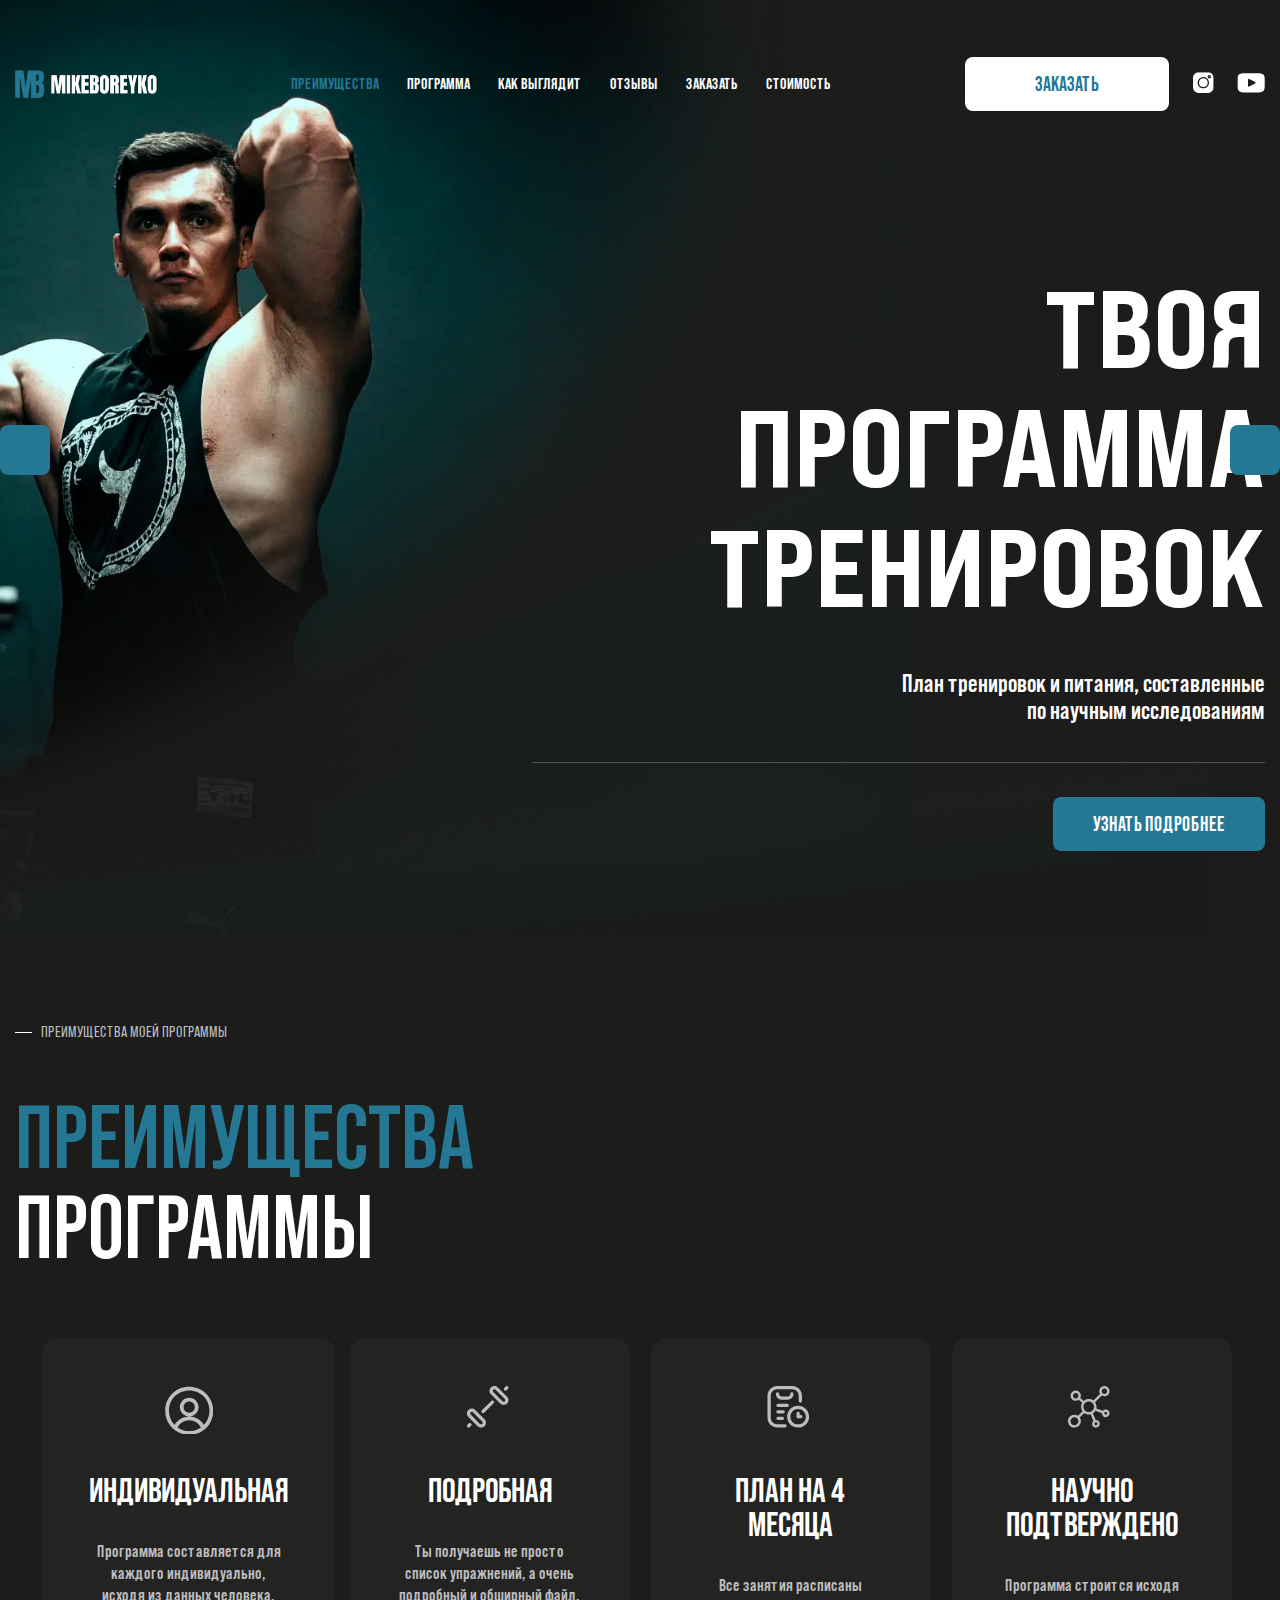
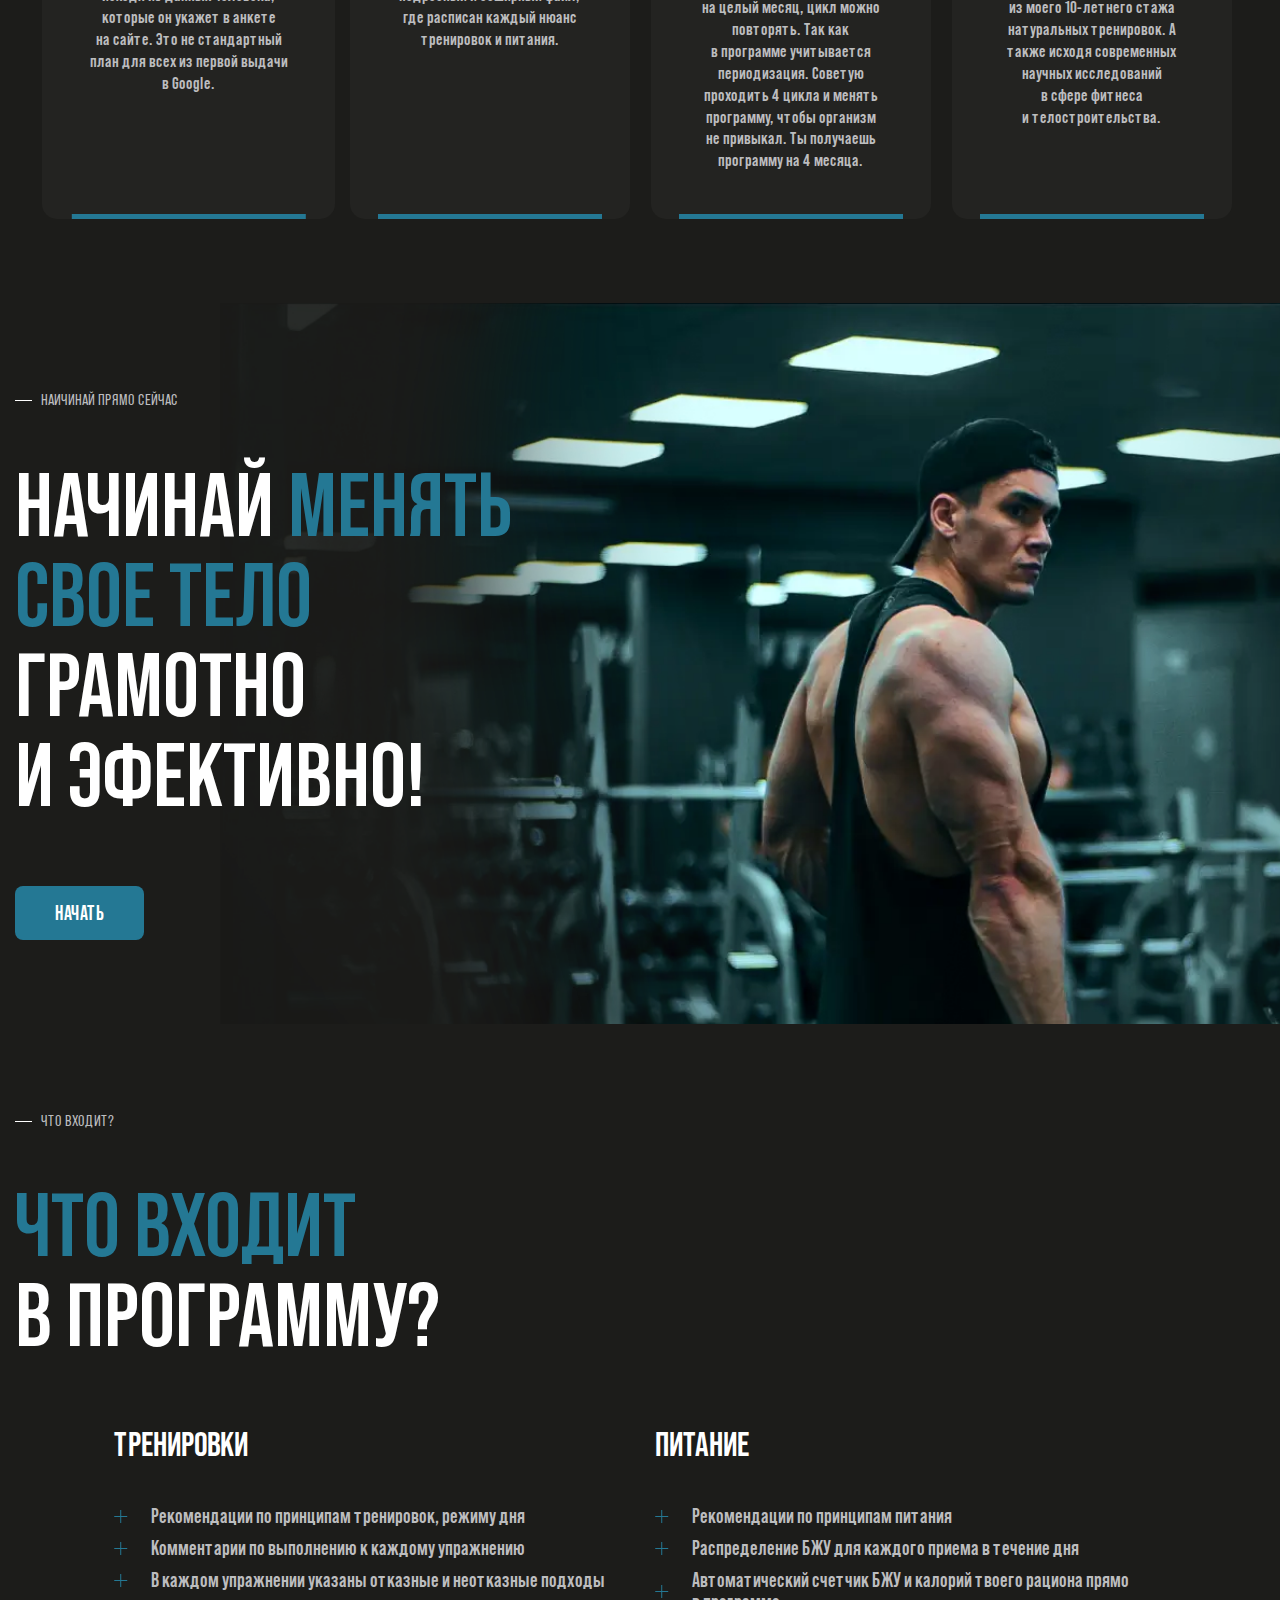
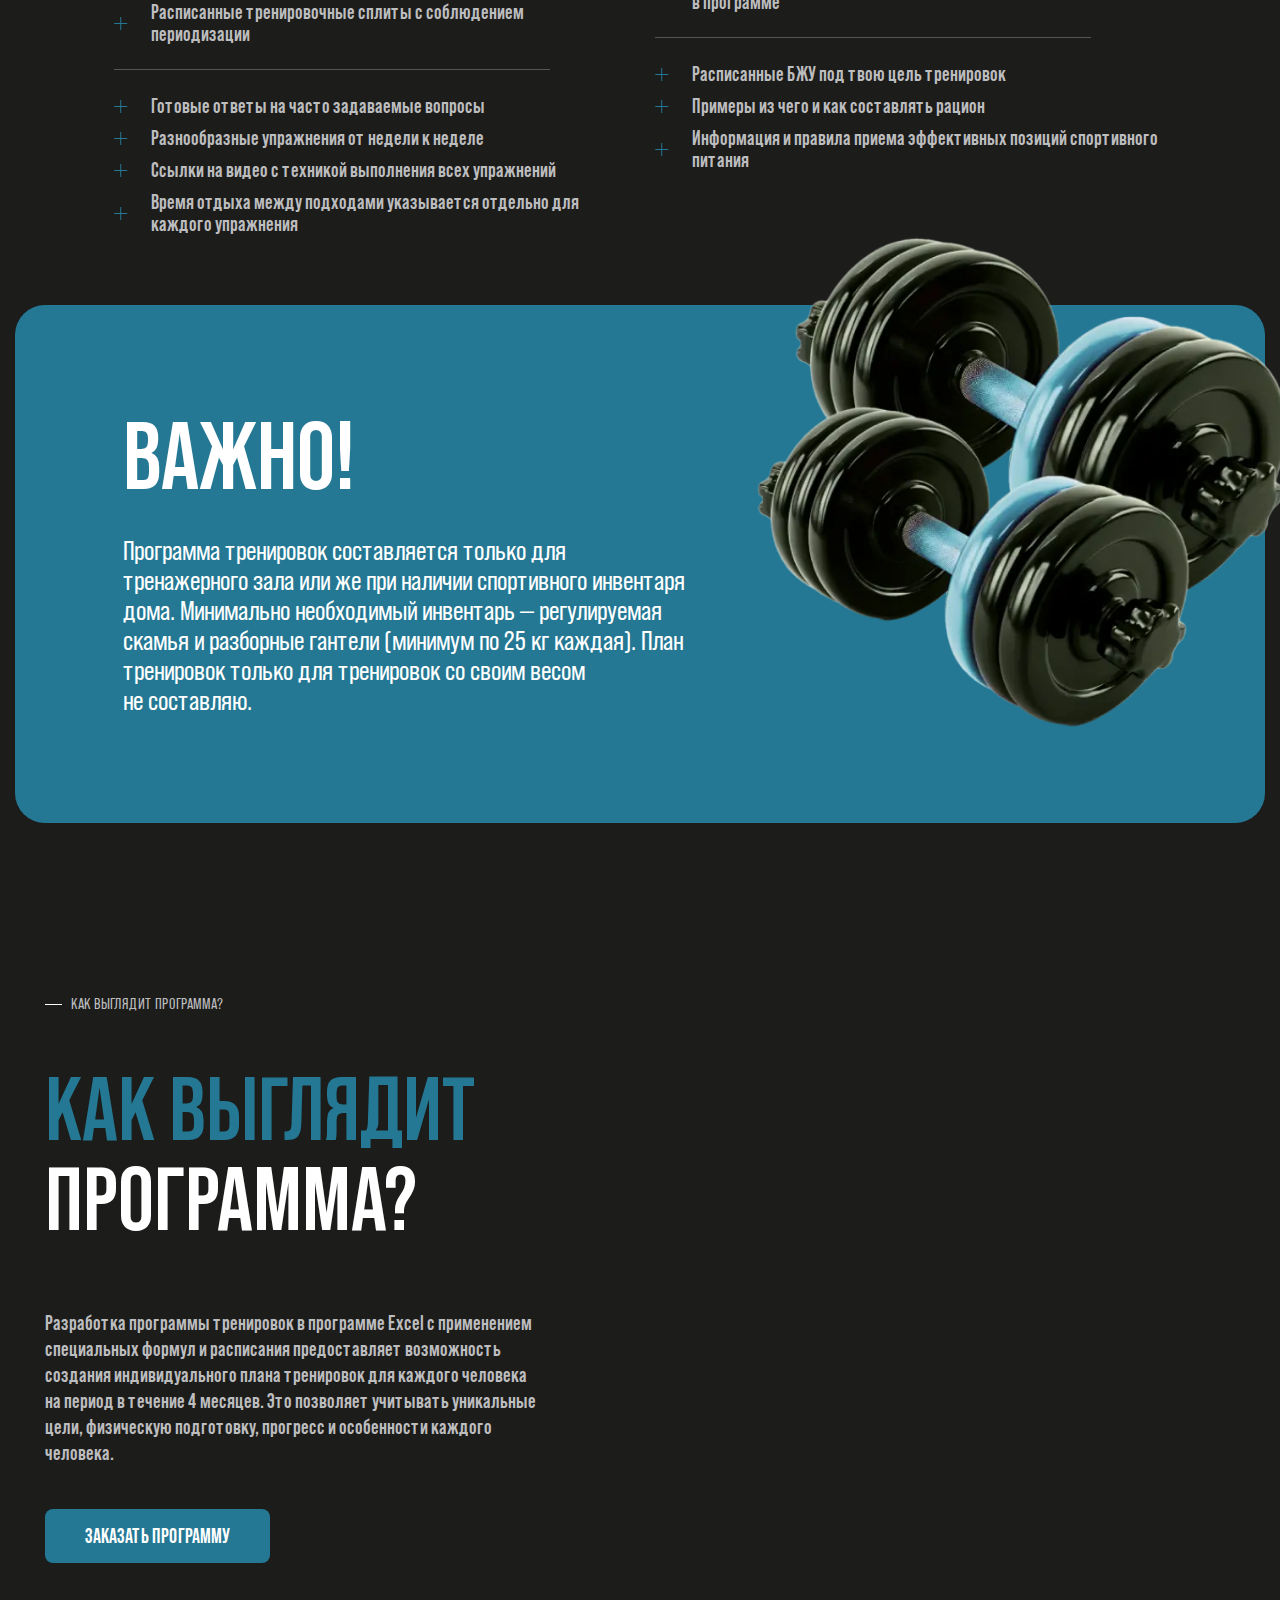
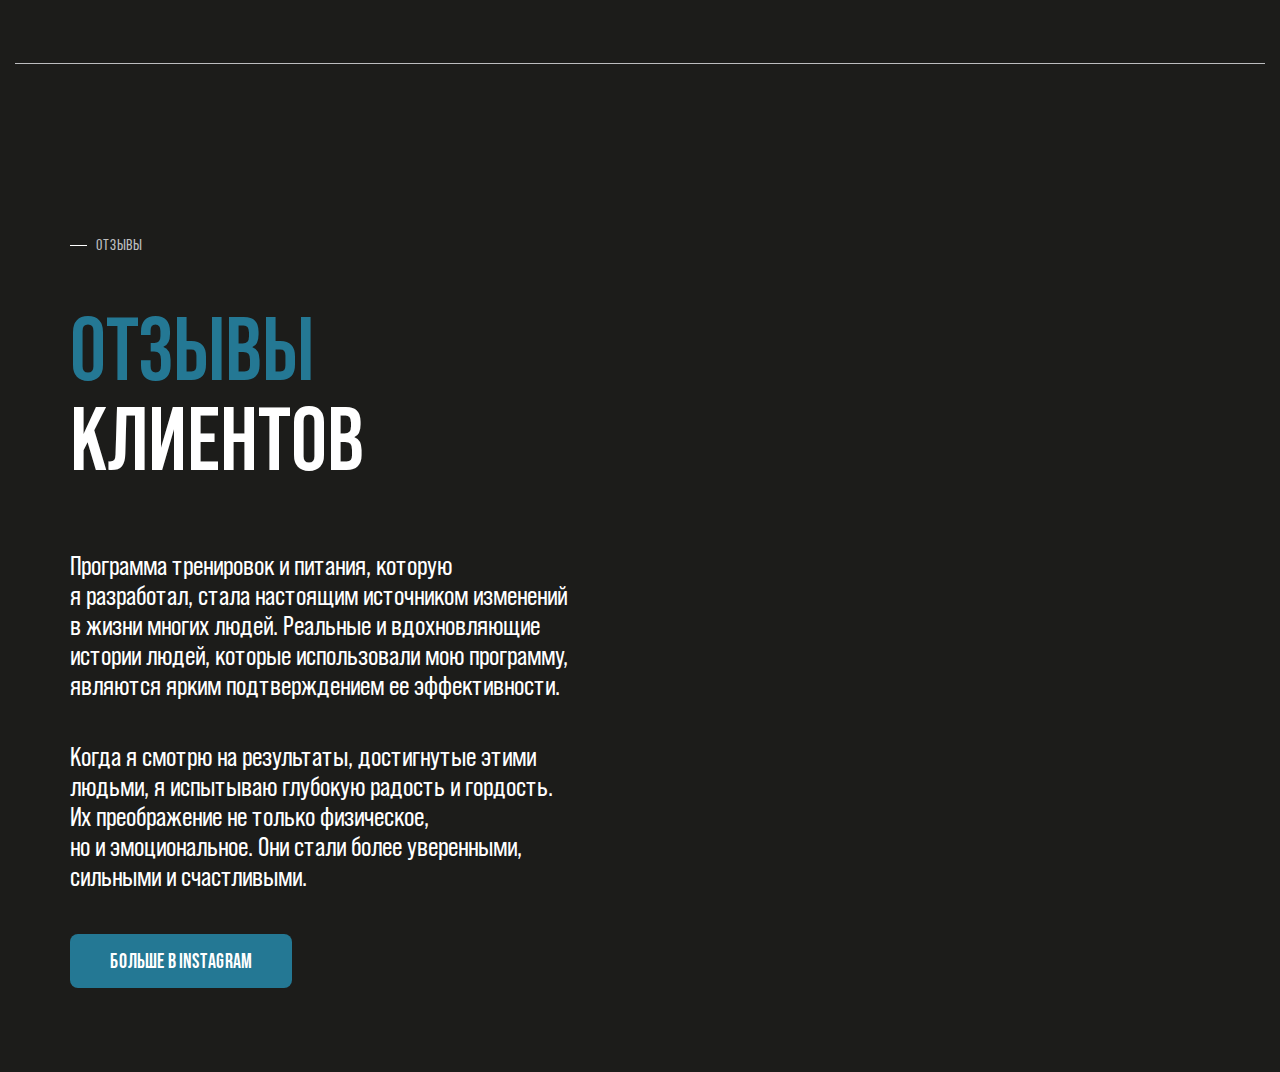
==== commit 01f77ee7: "fix aria-label" ====
--- a/docs/index.html
+++ b/docs/index.html
@@ -1,2 +1,3 @@
 <!DOCTYPE html><html lang="ru" class="page"><head><meta charset="UTF-8"><meta name="viewport" content="width=device-width,initial-scale=1"><link rel="shortcut icon" href="favicon.svg" type="image/x-icon"><meta http-equiv="X-UA-Compatible" content="ie=edge"><meta name="theme-color" content="#111111"><meta name="description" content="Сайт для продвижения услуг фитнес тренера."><title>MaxGraph New Site</title><link rel="preload" href="fonts/BebasNeuePro-Bold.woff2" as="font" type="font/woff2" crossorigin><link rel="preload" href="fonts/BebasNeuePro-ExpandedExtraBold.woff2" as="font" type="font/woff2" crossorigin><link rel="preload" href="fonts/BebasNeuePro-Regular.woff2" as="font" type="font/woff2" crossorigin><!-- <link rel="prefetch" as="style" href="https://cdn.jsdelivr.net/npm/swiper@11/swiper-bundle.min.css" />
-  <link rel="stylesheet" href="https://cdn.jsdelivr.net/npm/swiper@11/swiper-bundle.min.css" /> --><link rel="preload" as="style" href="css/vendor.css"><link rel="preload" as="style" href="css/main.css"><link rel="stylesheet" href="css/vendor.css"><link rel="stylesheet" href="css/main.css"><script defer="defer" src="js/main.js"></script></head><body class="page__body"><h1 class="visually-hidden">Личный сайт Mike Boreyko</h1><div class="site-container"><header class="header"><div class="container header__container"><a href="#" class="logo header__logo"><picture><source type="image/webp" srcset="./img/logo.webp"><img src="./img/logo.png" alt="Логотип сайта Mike Boreyko"></picture></a><button class="btn-reset burger" aria-label="Открыть меню" aria-expanded="false" data-burger><span class="burger__line"></span></button><nav class="nav nav__header"><li class="nav__item active"><a href="#">Преимущества</a></li><ul class="nav__list"><li class="nav__item"><a href="#advantage" aria-label="Перейти к разделу программа.">Программа</a></li><li class="nav__item"><a href="#program-looks" aria-label="Перейти к визуальному описанию программы.">Как выглядит</a></li><li class="nav__item"><a href="#reviews" aria-label="Перейти к отзывам.">Отзывы</a></li><li class="nav__item"><a href="#" aria-label="Перейти к разделу заказать.">Заказать</a></li><li class="nav__item"><a href="#" aria-label="Перейти к разделу стоимости.">Стоимость</a></li></ul><ul class="nav__list-link"><li class="nav__item-link btn btn--big btn--light"><a href="#"></a>Заказать</li><li class="nav__item-link"><a href="#" aria-label="Перейти в Instagram автора."><svg width="21" height="21" viewBox="0 0 21 21" xmlns="http://www.w3.org/2000/svg"><g clip-path="url(#clip0_1_62)"><path d="M16.3227 4.17969C16.0464 4.17969 15.8215 4.40455 15.8215 4.68086C15.8215 4.95717 16.0464 5.18203 16.3227 5.18203C16.5991 5.18203 16.8239 4.95721 16.8239 4.68086C16.8239 4.40451 16.5991 4.17969 16.3227 4.17969Z"/><path d="M10.3217 6.23877C7.87182 6.23877 5.87866 8.23193 5.87866 10.6818C5.87866 13.1317 7.87182 15.1249 10.3217 15.1249C12.7717 15.1249 14.7648 13.1318 14.7648 10.6819C14.7648 8.23197 12.7717 6.23877 10.3217 6.23877Z"/><path d="M14.9845 0.359863H5.65913C2.53868 0.359863 0 2.89854 0 6.01903V15.3443C0 18.4648 2.53868 21.0035 5.65913 21.0035H14.9845C18.105 21.0035 20.6436 18.4648 20.6436 15.3443V6.01903C20.6436 2.89854 18.105 0.359863 14.9845 0.359863ZM10.3218 16.3438C7.19966 16.3438 4.65969 13.8038 4.65969 10.6817C4.65969 7.55952 7.1997 5.01959 10.3218 5.01959C13.4439 5.01959 15.984 7.55956 15.984 10.6817C15.984 13.8038 13.4439 16.3438 10.3218 16.3438ZM16.3226 6.40118C15.374 6.40118 14.6023 5.62947 14.6023 4.68091C14.6023 3.73235 15.374 2.96059 16.3226 2.96059C17.2712 2.96059 18.0429 3.73231 18.0429 4.68087C18.0429 5.62943 17.2712 6.40118 16.3226 6.40118Z"/></g><defs><clipPath id="clip0_1_62"><rect width="20.6436" height="20.6436" transform="translate(0 0.359863)"/></clipPath></defs></svg></a></li><li class="nav__item-link"><a href="#" aria-label="Перейти на YouTube канал автора."><svg width="28" height="28" viewBox="0 0 28 28" xmlns="http://www.w3.org/2000/svg"><g clip-path="url(#clip0_1_73)"><path d="M26.7827 5.91298C25.7925 4.73597 23.9645 4.25586 20.4733 4.25586H7.80018C4.22906 4.25586 2.37002 4.76694 1.3836 6.02005C0.421875 7.24183 0.421875 9.04203 0.421875 11.5336V16.2824C0.421875 21.1093 1.56296 23.56 7.80018 23.56H20.4733C23.5009 23.56 25.1786 23.1363 26.2639 22.0976C27.3769 21.0325 27.8518 19.2933 27.8518 16.2824V11.5336C27.8518 8.90603 27.7774 7.09521 26.7827 5.91298ZM18.032 14.5636L12.2772 17.5712C12.1485 17.6385 12.0078 17.6718 11.8673 17.6718C11.7082 17.6718 11.5495 17.629 11.4089 17.5439C11.1442 17.3835 10.9825 17.0965 10.9825 16.787V10.791C10.9825 10.482 11.1437 10.1953 11.4079 10.0348C11.6722 9.87431 12.0009 9.86334 12.2752 10.0058L18.03 12.9941C18.3227 13.1461 18.5066 13.4483 18.5071 13.7781C18.5074 14.1082 18.3243 14.4109 18.032 14.5636Z"/></g><defs><clipPath id="clip0_1_73"><rect width="27.4299" height="27.4299" transform="translate(0.421875 0.192871)"/></clipPath></defs></svg></a></li></ul></nav></div></header><section class="hero"><div class="container hero__container"><hgroup class="hero__content"><h2 class="hero__title">Твоя программа тренировок</h2><p class="hero__desc">План тренировок и питания, составленные по научным исследованиям</p></hgroup><footer class="hero__footer"><a href="#" class="hero__link btn">Узнать подробнее</a></footer></div></section><section class="advantage" id="advantage"><div class="container"><hgroup><h2 class="advantage__title title">Преимущества моей программы</h2><p class="advantage__desc desc"><span>Преимущества</span> программы</p></hgroup><ul class="advantage__list"><li class="advantage__item"><h3 class="advantage__item-title">ИНДИВИДУАЛЬНАЯ</h3><p class="advantage__item-text">Программа составляется для каждого индивидуально, исходя из данных человека, которые он укажет в анкете на сайте. Это не стандартный план для всех из первой выдачи в Google.</p></li><li class="advantage__item"><h3 class="advantage__item-title">Подробная</h3><p class="advantage__item-text">Ты получаешь не просто список упражнений, а очень подробный и обширный файл, где расписан каждый нюанс тренировок и питания.</p></li><li class="advantage__item"><h3 class="advantage__item-title">План на 4 месяца</h3><p class="advantage__item-text">Все занятия расписаны на целый месяц, цикл можно повторять. Так как в программе учитывается периодизация. Советую проходить 4 цикла и менять программу, чтобы организм не привыкал. Ты получаешь программу на 4 месяца.</p></li><li class="advantage__item"><h3 class="advantage__item-title">НАУЧНО ПОДТВЕРЖДЕНО</h3><p class="advantage__item-text">Программа строится исходя из моего 10-летнего стажа натуральных тренировок. А также исходя современных научных исследований в сфере фитнеса и телостроительства.</p></li></ul></div></section><section class="start"><div class="container"><hgroup><h2 class="start__title title">Наичинай прямо сейчас</h2><p class="start__desc desc">Начинай <span>менять свое тело</span> грамотно и эфективно!</p></hgroup><footer class="start__footer"><a href="#" class="start__link btn">начать</a></footer></div></section><section class="included"><div class="container"><hgroup><h2 class="included__title title">Что входит?</h2><p class="included__desc desc"><span>Что входит</span> в программу?</p></hgroup><div class="included__wrapper"><section class="included__section section-left"><h3 class="included__section-title">ТРЕНИРОВКИ</h3><ul class="included__list"><li class="included__item">Рекомендации по принципам тренировок, режиму дня</li><li class="included__item">Комментарии по выполнению к каждому упражнению</li><li class="included__item">В каждом упражнении указаны отказные и неотказные подходы</li><li class="included__item">Расписанные тренировочные сплиты с соблюдением периодизации</li><li class="included__item">Готовые ответы на часто задаваемые вопросы</li><li class="included__item">Разнообразные упражнения от недели к неделе</li><li class="included__item">Ссылки на видео с техникой выполнения всех упражнений</li><li class="included__item">Время отдыха между подходами указывается отдельно для каждого упражнения</li></ul></section><section class="included__section section-right"><h3 class="included__section-title">ПИТАНИЕ</h3><ul class="included__list"><li class="included__item">Рекомендации по принципам питания</li><li class="included__item">Распределение БЖУ для каждого приема в течение дня</li><li class="included__item">Автоматический счетчик БЖУ и калорий твоего рациона прямо в программе</li><li class="included__item">Расписанные БЖУ под твою цель тренировок</li><li class="included__item">Примеры из чего и как составлять рацион</li><li class="included__item">Информация и правила приема эффективных позиций спортивного питания</li></ul></section></div><article class="included-article"><hgroup><h2 class="included-article__title">Важно!</h2><p class="included-article__text">Программа тренировок составляется только для тренажерного зала или же при наличии спортивного инвентаря дома. Минимально необходимый инвентарь — регулируемая скамья и разборные гантели (минимум по 25 кг каждая). План тренировок только для тренировок со своим весом не составляю.</p></hgroup></article></div></section><section class="program-looks" id="program-looks"><div class="container"><div class="program-looks__wrapper"><div class="program-looks__content-image"><img loading="lazy" src="./img/iPadPro2020.png" alt="Вариант представления программы тренировок на планшете"></div><div class="program-looks__content-text"><hgroup><h2 class="program-looks__title title">КАК ВЫГЛЯДИТ ПРОГРАММА?</h2><p class="program-looks__desc desc"><span>КАК ВЫГЛЯДИТ</span> ПРОГРАММА?</p></hgroup><p class="program-looks__text">Разработка программы тренировок в программе Excel с применением специальных формул и расписания предоставляет возможность создания индивидуального плана тренировок для каждого человека на период в течение 4 месяцев. Это позволяет учитывать уникальные цели, физическую подготовку, прогресс и особенности каждого человека.</p><a href="#" class="btn program-looks__link-btn">Заказать программу</a></div></div></div></section><section class="reviews" id="reviews"><div class="container"><div class="reviews__flex"><div class="reviews__wrapper"><hgroup><h2 class="title">Отзывы</h2><p class="desc"><span>ОТЗЫВЫ</span> КЛИЕНТОВ</p></hgroup><p class="text reviews__text">Программа тренировок и питания, которую я разработал, стала настоящим источником изменений в жизни многих людей. Реальные и вдохновляющие истории людей, которые использовали мою программу, являются ярким подтверждением ее эффективности.</p><p class="text reviews__text">Когда я смотрю на результаты, достигнутые этими людьми, я испытываю глубокую радость и гордость. Их преображение не только физическое, но и эмоциональное. Они стали более уверенными, сильными и счастливыми.</p><a href="#" class="btn">БОЛЬШЕ В INSTAGRAM</a></div><section class="slider swiper reviews__slider"><h3 class="slider__title visually-hidden">Слайдер с отзывами довольных клиентов</h3><div class="swiper-wrapper"><article class="swiper-slide"><h2 class="slide__title visually-hidden">Отзыв от Максима</h2><picture><source type="image/webp" srcset="./img/iPhone12Pro.webp"><img src="./img/iPhone12Pro.png" loading="lazy" alt="Скриншот с отзывом от Максима"></picture></article><article class="swiper-slide"><h2 class="slide__title visually-hidden">Отзыв от Ольги</h2><picture><source type="image/webp" srcset="./img/iPhone12Pro.webp"><img src="./img/iPhone12Pro.png" loading="lazy" alt="Скриншот с отзывом от Ольги"></picture></article><article class="swiper-slide"><h2 class="slide__title visually-hidden">Отзыв от представителя компании ооо рога и копыта</h2><picture><source type="image/webp" srcset="./img/iPhone12Pro.webp"><img src="./img/iPhone12Pro.png" loading="lazy" alt="Скриншот с отзывом от представителя компании ооо рога и копыт"></picture></article></div><button class="slider__btn slider__btn--prev" title="Предыдущий слайд" type="button"></button> <button class="slider__btn slider__btn--next" title="Следующий слайд" type="button"></button></section></div></div></section></div><footer class="footer"><div class="container"></div></footer></body></html>+  <link rel="stylesheet" href="https://cdn.jsdelivr.net/npm/swiper@11/swiper-bundle.min.css" /> --><link rel="preload" as="style" href="css/vendor.css"><link rel="preload" as="style" href="css/main.css"><link rel="stylesheet" href="css/vendor.css"><link rel="stylesheet" href="css/main.css"><script defer="defer" src="js/main.js"></script></head><body class="page__body"><h1 class="visually-hidden">Личный сайт Mike Boreyko</h1><div class="site-container"><header class="header"><div class="container header__container"><a href="#" class="logo header__logo"><picture><source type="image/webp" srcset="./img/logo.webp"><img src="./img/logo.png" alt="Логотип сайта Mike Boreyko"></picture></a><button class="btn-reset burger" aria-label="Открыть меню" aria-expanded="false" data-burger><span class="burger__line"></span></button><nav class="nav nav__header"><ul class="nav__list"><li class="nav__item active"><a href="#advantage" aria-label="Преимущества">Преимущества</a></li><li class="nav__item"><a href="#included" aria-label="Программа">Программа</a></li><li class="nav__item"><a href="#program-looks" aria-label="Как
+          выглядит">Как выглядит</a></li><li class="nav__item"><a href="#reviews" aria-label="Отзывы">Отзывы</a></li><li class="nav__item"><a href="#" aria-label="Заказать">Заказать</a></li><li class="nav__item"><a href="#" aria-label="Стоимость">Стоимость</a></li></ul><ul class="nav__list-link"><li class="nav__item-link btn btn--big btn--light"><a href="#" aria-label="Заказать"></a>Заказать</li><li class="nav__item-link"><a href="#" aria-label="Перейти в Instagram автора."><svg width="21" height="21" viewBox="0 0 21 21" xmlns="http://www.w3.org/2000/svg"><g clip-path="url(#clip0_1_62)"><path d="M16.3227 4.17969C16.0464 4.17969 15.8215 4.40455 15.8215 4.68086C15.8215 4.95717 16.0464 5.18203 16.3227 5.18203C16.5991 5.18203 16.8239 4.95721 16.8239 4.68086C16.8239 4.40451 16.5991 4.17969 16.3227 4.17969Z"/><path d="M10.3217 6.23877C7.87182 6.23877 5.87866 8.23193 5.87866 10.6818C5.87866 13.1317 7.87182 15.1249 10.3217 15.1249C12.7717 15.1249 14.7648 13.1318 14.7648 10.6819C14.7648 8.23197 12.7717 6.23877 10.3217 6.23877Z"/><path d="M14.9845 0.359863H5.65913C2.53868 0.359863 0 2.89854 0 6.01903V15.3443C0 18.4648 2.53868 21.0035 5.65913 21.0035H14.9845C18.105 21.0035 20.6436 18.4648 20.6436 15.3443V6.01903C20.6436 2.89854 18.105 0.359863 14.9845 0.359863ZM10.3218 16.3438C7.19966 16.3438 4.65969 13.8038 4.65969 10.6817C4.65969 7.55952 7.1997 5.01959 10.3218 5.01959C13.4439 5.01959 15.984 7.55956 15.984 10.6817C15.984 13.8038 13.4439 16.3438 10.3218 16.3438ZM16.3226 6.40118C15.374 6.40118 14.6023 5.62947 14.6023 4.68091C14.6023 3.73235 15.374 2.96059 16.3226 2.96059C17.2712 2.96059 18.0429 3.73231 18.0429 4.68087C18.0429 5.62943 17.2712 6.40118 16.3226 6.40118Z"/></g><defs><clipPath id="clip0_1_62"><rect width="20.6436" height="20.6436" transform="translate(0 0.359863)"/></clipPath></defs></svg></a></li><li class="nav__item-link"><a href="#" aria-label="Перейти на YouTube канал автора."><svg width="28" height="28" viewBox="0 0 28 28" xmlns="http://www.w3.org/2000/svg"><g clip-path="url(#clip0_1_73)"><path d="M26.7827 5.91298C25.7925 4.73597 23.9645 4.25586 20.4733 4.25586H7.80018C4.22906 4.25586 2.37002 4.76694 1.3836 6.02005C0.421875 7.24183 0.421875 9.04203 0.421875 11.5336V16.2824C0.421875 21.1093 1.56296 23.56 7.80018 23.56H20.4733C23.5009 23.56 25.1786 23.1363 26.2639 22.0976C27.3769 21.0325 27.8518 19.2933 27.8518 16.2824V11.5336C27.8518 8.90603 27.7774 7.09521 26.7827 5.91298ZM18.032 14.5636L12.2772 17.5712C12.1485 17.6385 12.0078 17.6718 11.8673 17.6718C11.7082 17.6718 11.5495 17.629 11.4089 17.5439C11.1442 17.3835 10.9825 17.0965 10.9825 16.787V10.791C10.9825 10.482 11.1437 10.1953 11.4079 10.0348C11.6722 9.87431 12.0009 9.86334 12.2752 10.0058L18.03 12.9941C18.3227 13.1461 18.5066 13.4483 18.5071 13.7781C18.5074 14.1082 18.3243 14.4109 18.032 14.5636Z"/></g><defs><clipPath id="clip0_1_73"><rect width="27.4299" height="27.4299" transform="translate(0.421875 0.192871)"/></clipPath></defs></svg></a></li></ul></nav></div></header><section class="hero"><div class="container hero__container"><hgroup class="hero__content"><h2 class="hero__title">Твоя программа тренировок</h2><p class="hero__desc">План тренировок и питания, составленные по научным исследованиям</p></hgroup><footer class="hero__footer"><a href="#" class="hero__link btn">Узнать подробнее</a></footer></div></section><section class="advantage" id="advantage"><div class="container"><hgroup><h2 class="advantage__title title">Преимущества моей программы</h2><p class="advantage__desc desc"><span>Преимущества</span> программы</p></hgroup><ul class="advantage__list"><li class="advantage__item"><h3 class="advantage__item-title">ИНДИВИДУАЛЬНАЯ</h3><p class="advantage__item-text">Программа составляется для каждого индивидуально, исходя из данных человека, которые он укажет в анкете на сайте. Это не стандартный план для всех из первой выдачи в Google.</p></li><li class="advantage__item"><h3 class="advantage__item-title">Подробная</h3><p class="advantage__item-text">Ты получаешь не просто список упражнений, а очень подробный и обширный файл, где расписан каждый нюанс тренировок и питания.</p></li><li class="advantage__item"><h3 class="advantage__item-title">План на 4 месяца</h3><p class="advantage__item-text">Все занятия расписаны на целый месяц, цикл можно повторять. Так как в программе учитывается периодизация. Советую проходить 4 цикла и менять программу, чтобы организм не привыкал. Ты получаешь программу на 4 месяца.</p></li><li class="advantage__item"><h3 class="advantage__item-title">НАУЧНО ПОДТВЕРЖДЕНО</h3><p class="advantage__item-text">Программа строится исходя из моего 10-летнего стажа натуральных тренировок. А также исходя современных научных исследований в сфере фитнеса и телостроительства.</p></li></ul></div></section><section class="start"><div class="container"><hgroup><h2 class="start__title title">Наичинай прямо сейчас</h2><p class="start__desc desc">Начинай <span>менять свое тело</span> грамотно и эфективно!</p></hgroup><footer class="start__footer"><a href="#" class="start__link btn">начать</a></footer></div></section><section class="included" id="included"><div class="container"><hgroup><h2 class="included__title title">Что входит?</h2><p class="included__desc desc"><span>Что входит</span> в программу?</p></hgroup><div class="included__wrapper"><section class="included__section section-left"><h3 class="included__section-title">ТРЕНИРОВКИ</h3><ul class="included__list"><li class="included__item">Рекомендации по принципам тренировок, режиму дня</li><li class="included__item">Комментарии по выполнению к каждому упражнению</li><li class="included__item">В каждом упражнении указаны отказные и неотказные подходы</li><li class="included__item">Расписанные тренировочные сплиты с соблюдением периодизации</li><li class="included__item">Готовые ответы на часто задаваемые вопросы</li><li class="included__item">Разнообразные упражнения от недели к неделе</li><li class="included__item">Ссылки на видео с техникой выполнения всех упражнений</li><li class="included__item">Время отдыха между подходами указывается отдельно для каждого упражнения</li></ul></section><section class="included__section section-right"><h3 class="included__section-title">ПИТАНИЕ</h3><ul class="included__list"><li class="included__item">Рекомендации по принципам питания</li><li class="included__item">Распределение БЖУ для каждого приема в течение дня</li><li class="included__item">Автоматический счетчик БЖУ и калорий твоего рациона прямо в программе</li><li class="included__item">Расписанные БЖУ под твою цель тренировок</li><li class="included__item">Примеры из чего и как составлять рацион</li><li class="included__item">Информация и правила приема эффективных позиций спортивного питания</li></ul></section></div><article class="included-article"><hgroup><h2 class="included-article__title">Важно!</h2><p class="included-article__text">Программа тренировок составляется только для тренажерного зала или же при наличии спортивного инвентаря дома. Минимально необходимый инвентарь — регулируемая скамья и разборные гантели (минимум по 25 кг каждая). План тренировок только для тренировок со своим весом не составляю.</p></hgroup></article></div></section><section class="program-looks" id="program-looks"><div class="container"><div class="program-looks__wrapper"><div class="program-looks__content-image"><img loading="lazy" src="./img/iPadPro2020.png" alt="Вариант представления программы тренировок на планшете"></div><div class="program-looks__content-text"><hgroup><h2 class="program-looks__title title">КАК ВЫГЛЯДИТ ПРОГРАММА?</h2><p class="program-looks__desc desc"><span>КАК ВЫГЛЯДИТ</span> ПРОГРАММА?</p></hgroup><p class="program-looks__text">Разработка программы тренировок в программе Excel с применением специальных формул и расписания предоставляет возможность создания индивидуального плана тренировок для каждого человека на период в течение 4 месяцев. Это позволяет учитывать уникальные цели, физическую подготовку, прогресс и особенности каждого человека.</p><a href="#" class="btn program-looks__link-btn">Заказать программу</a></div></div></div></section><section class="reviews" id="reviews"><div class="container"><div class="reviews__flex"><div class="reviews__wrapper"><hgroup><h2 class="title">Отзывы</h2><p class="desc"><span>ОТЗЫВЫ</span> КЛИЕНТОВ</p></hgroup><p class="text reviews__text">Программа тренировок и питания, которую я разработал, стала настоящим источником изменений в жизни многих людей. Реальные и вдохновляющие истории людей, которые использовали мою программу, являются ярким подтверждением ее эффективности.</p><p class="text reviews__text">Когда я смотрю на результаты, достигнутые этими людьми, я испытываю глубокую радость и гордость. Их преображение не только физическое, но и эмоциональное. Они стали более уверенными, сильными и счастливыми.</p><a href="#" class="btn">БОЛЬШЕ В INSTAGRAM</a></div><section class="slider swiper reviews__slider"><h3 class="slider__title visually-hidden">Слайдер с отзывами довольных клиентов</h3><div class="swiper-wrapper"><article class="swiper-slide"><h2 class="slide__title visually-hidden">Отзыв от Максима</h2><picture><source type="image/webp" srcset="./img/iPhone12Pro.webp"><img src="./img/iPhone12Pro.png" loading="lazy" alt="Скриншот с отзывом от Максима"></picture></article><article class="swiper-slide"><h2 class="slide__title visually-hidden">Отзыв от Ольги</h2><picture><source type="image/webp" srcset="./img/iPhone12Pro.webp"><img src="./img/iPhone12Pro.png" loading="lazy" alt="Скриншот с отзывом от Ольги"></picture></article><article class="swiper-slide"><h2 class="slide__title visually-hidden">Отзыв от представителя компании ооо рога и копыта</h2><picture><source type="image/webp" srcset="./img/iPhone12Pro.webp"><img src="./img/iPhone12Pro.png" loading="lazy" alt="Скриншот с отзывом от представителя компании ооо рога и копыт"></picture></article></div><button class="slider__btn slider__btn--prev" title="Предыдущий слайд" type="button"></button> <button class="slider__btn slider__btn--next" title="Следующий слайд" type="button"></button></section></div></div></section></div><footer class="footer"><div class="container"></div></footer></body></html>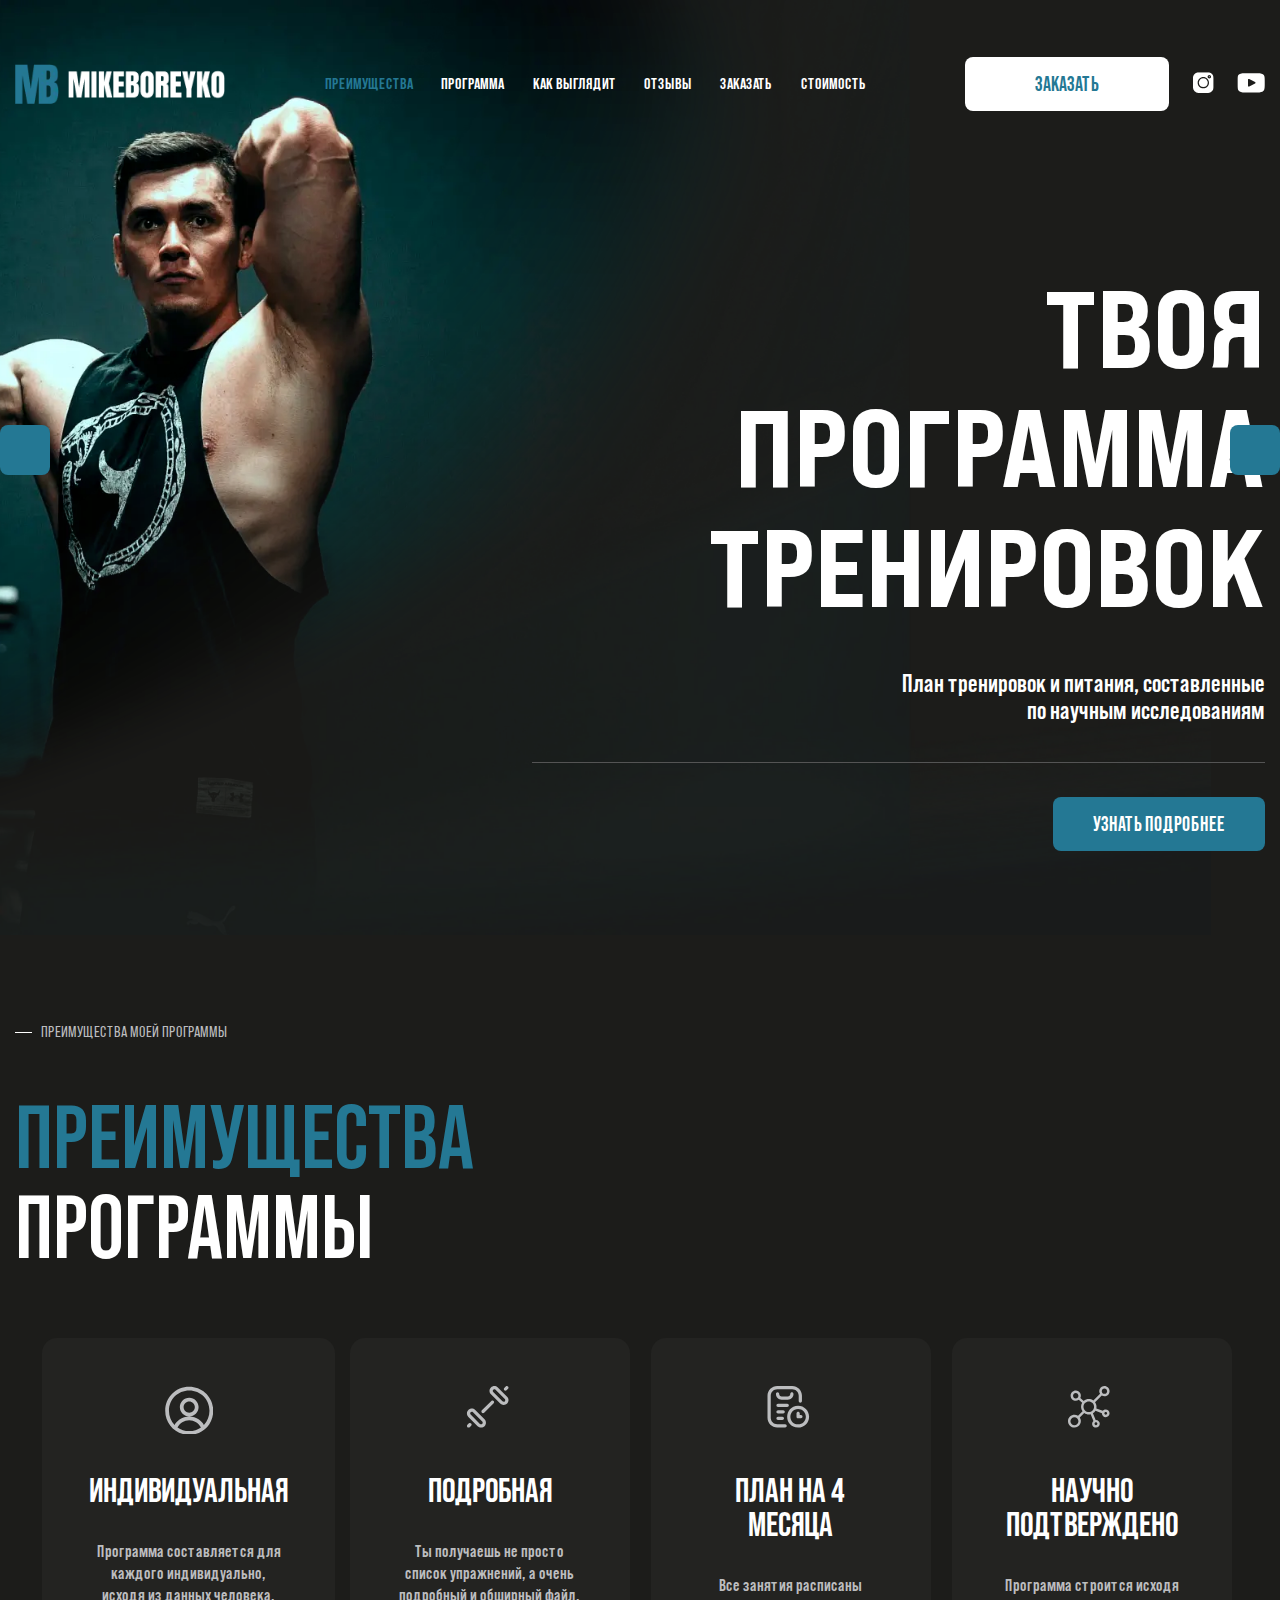
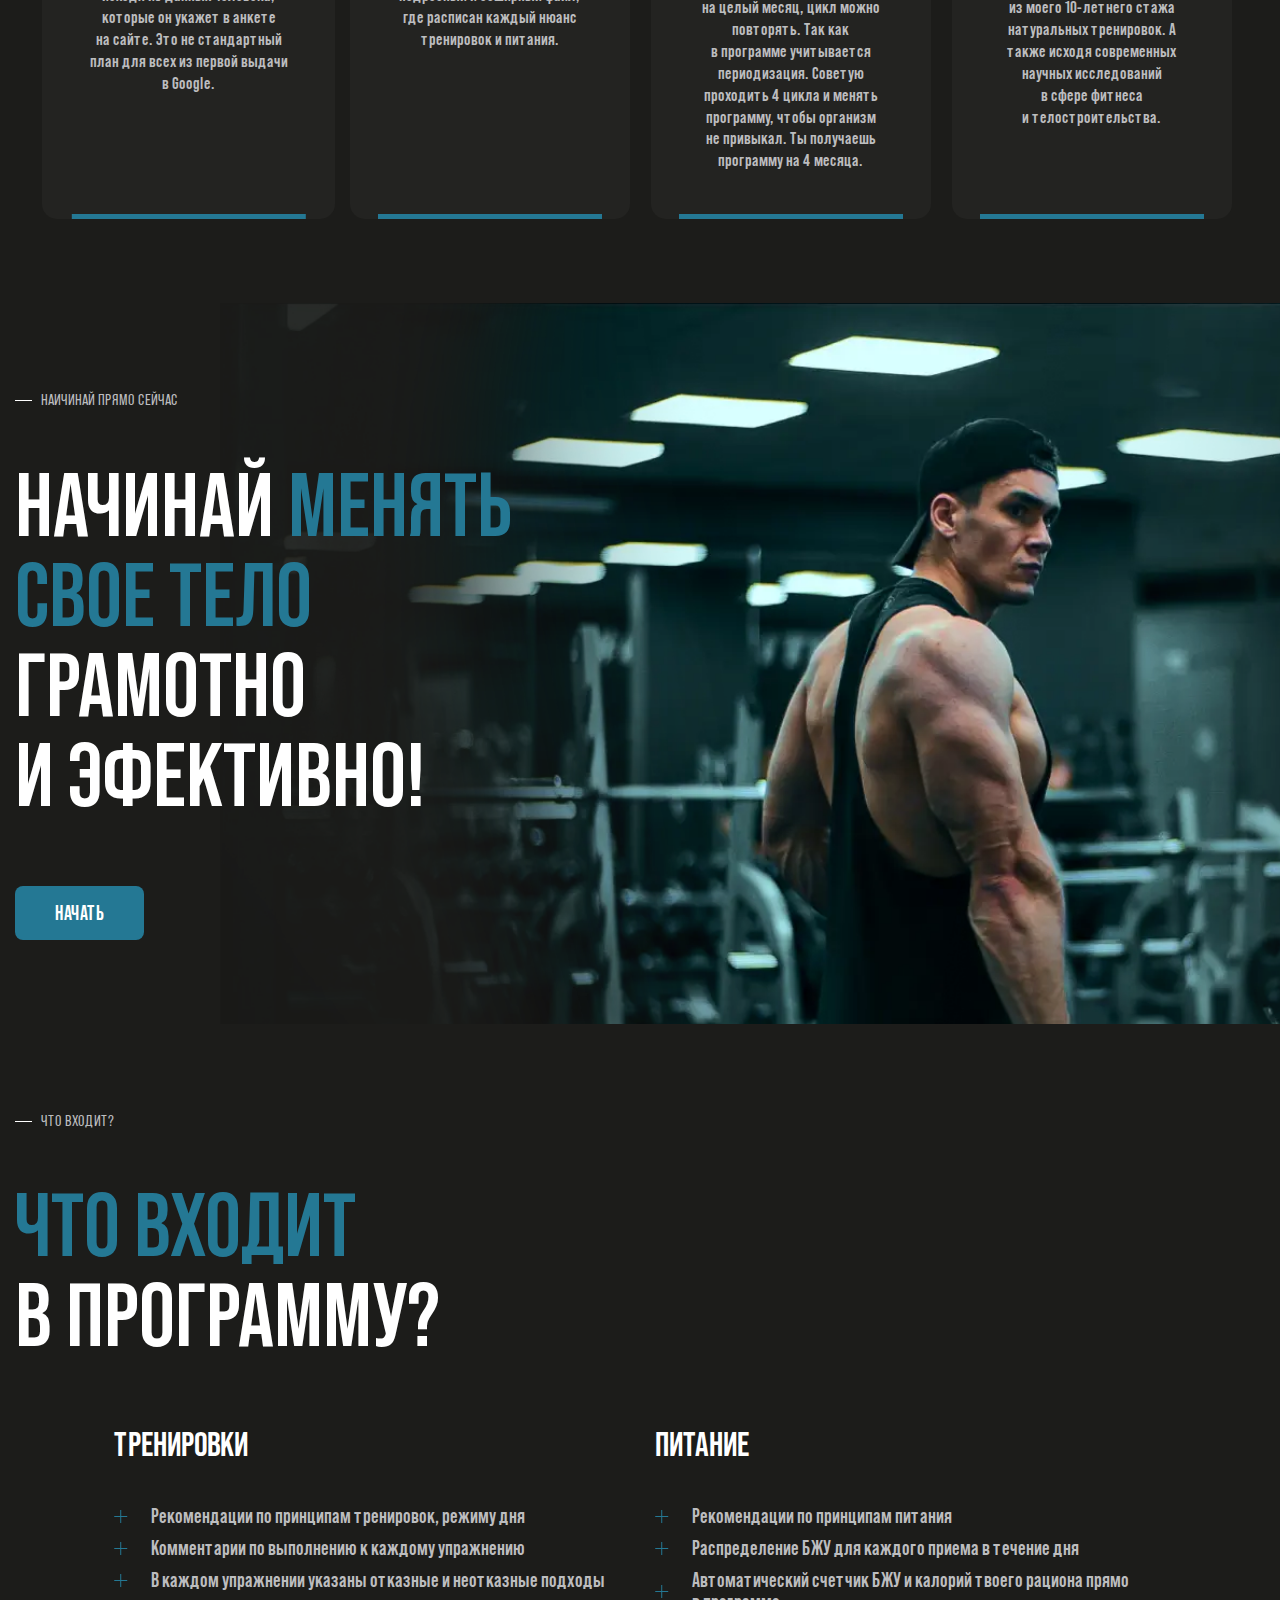
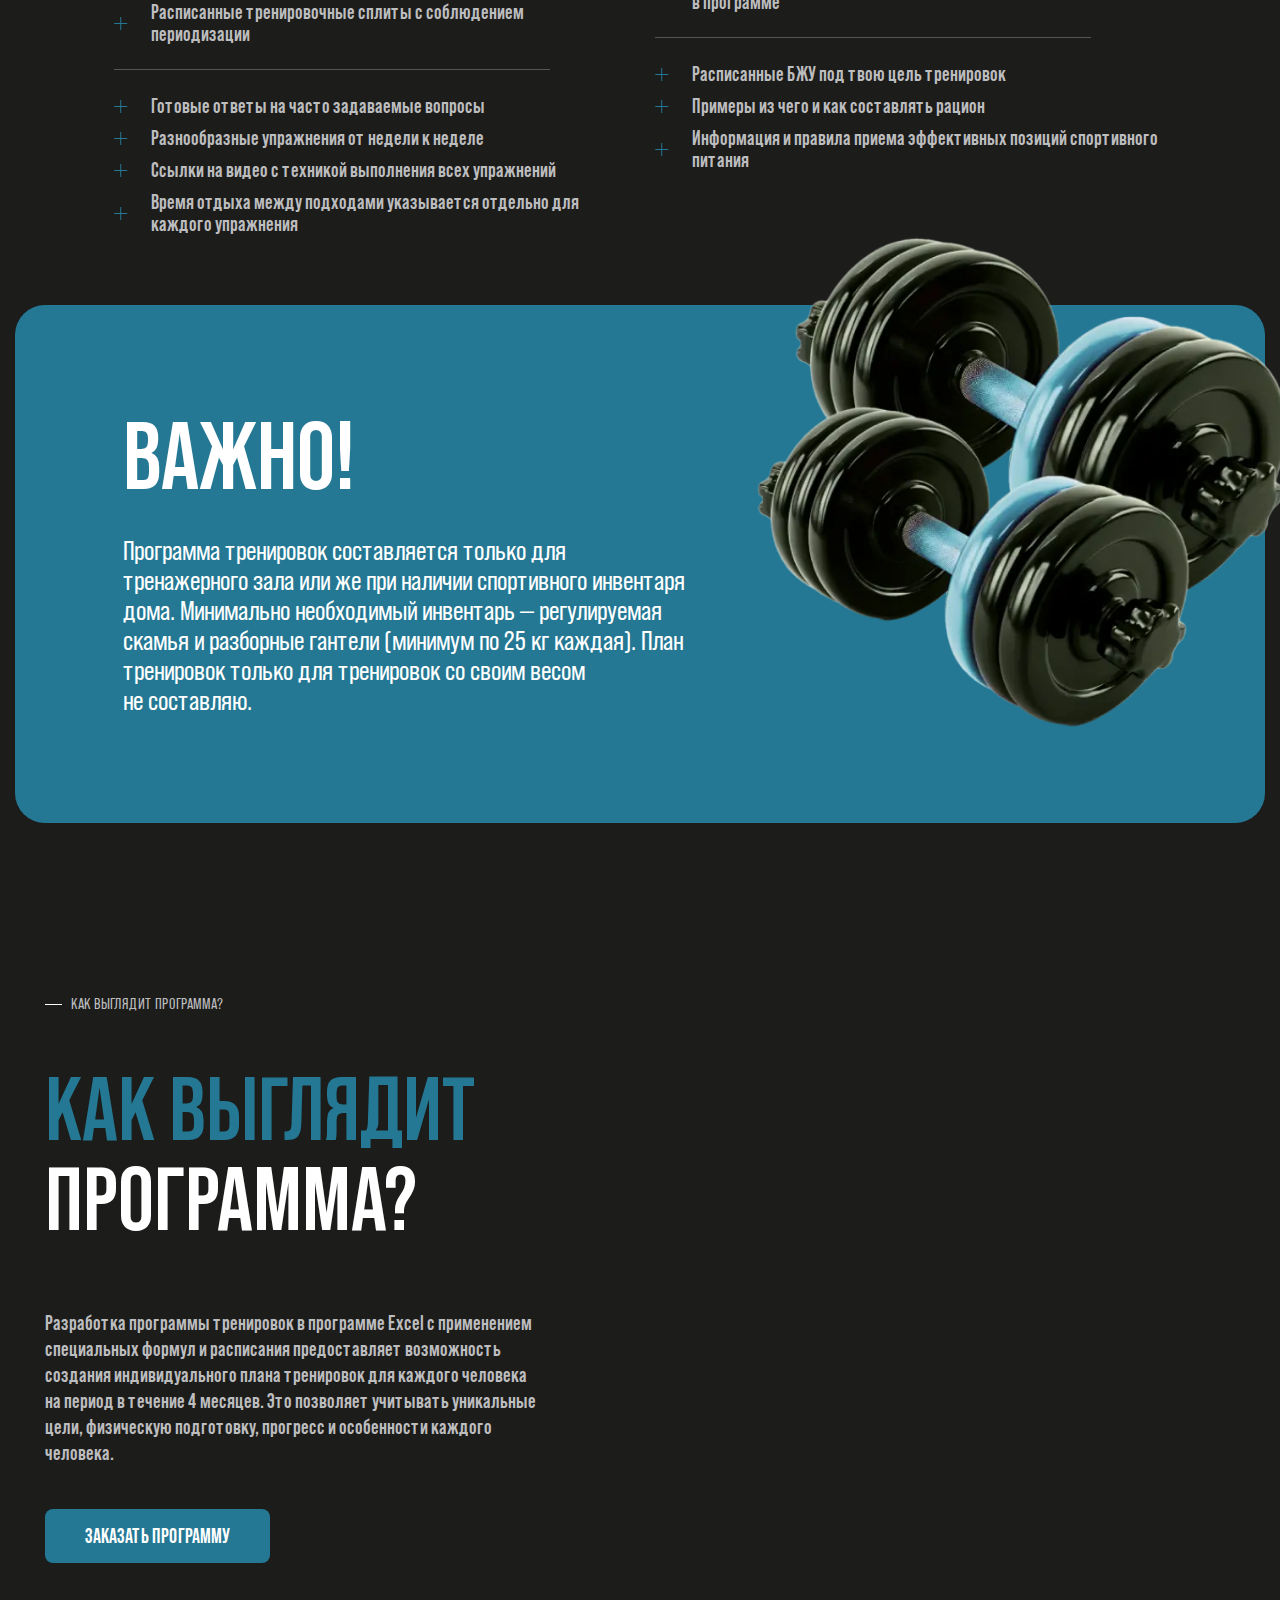
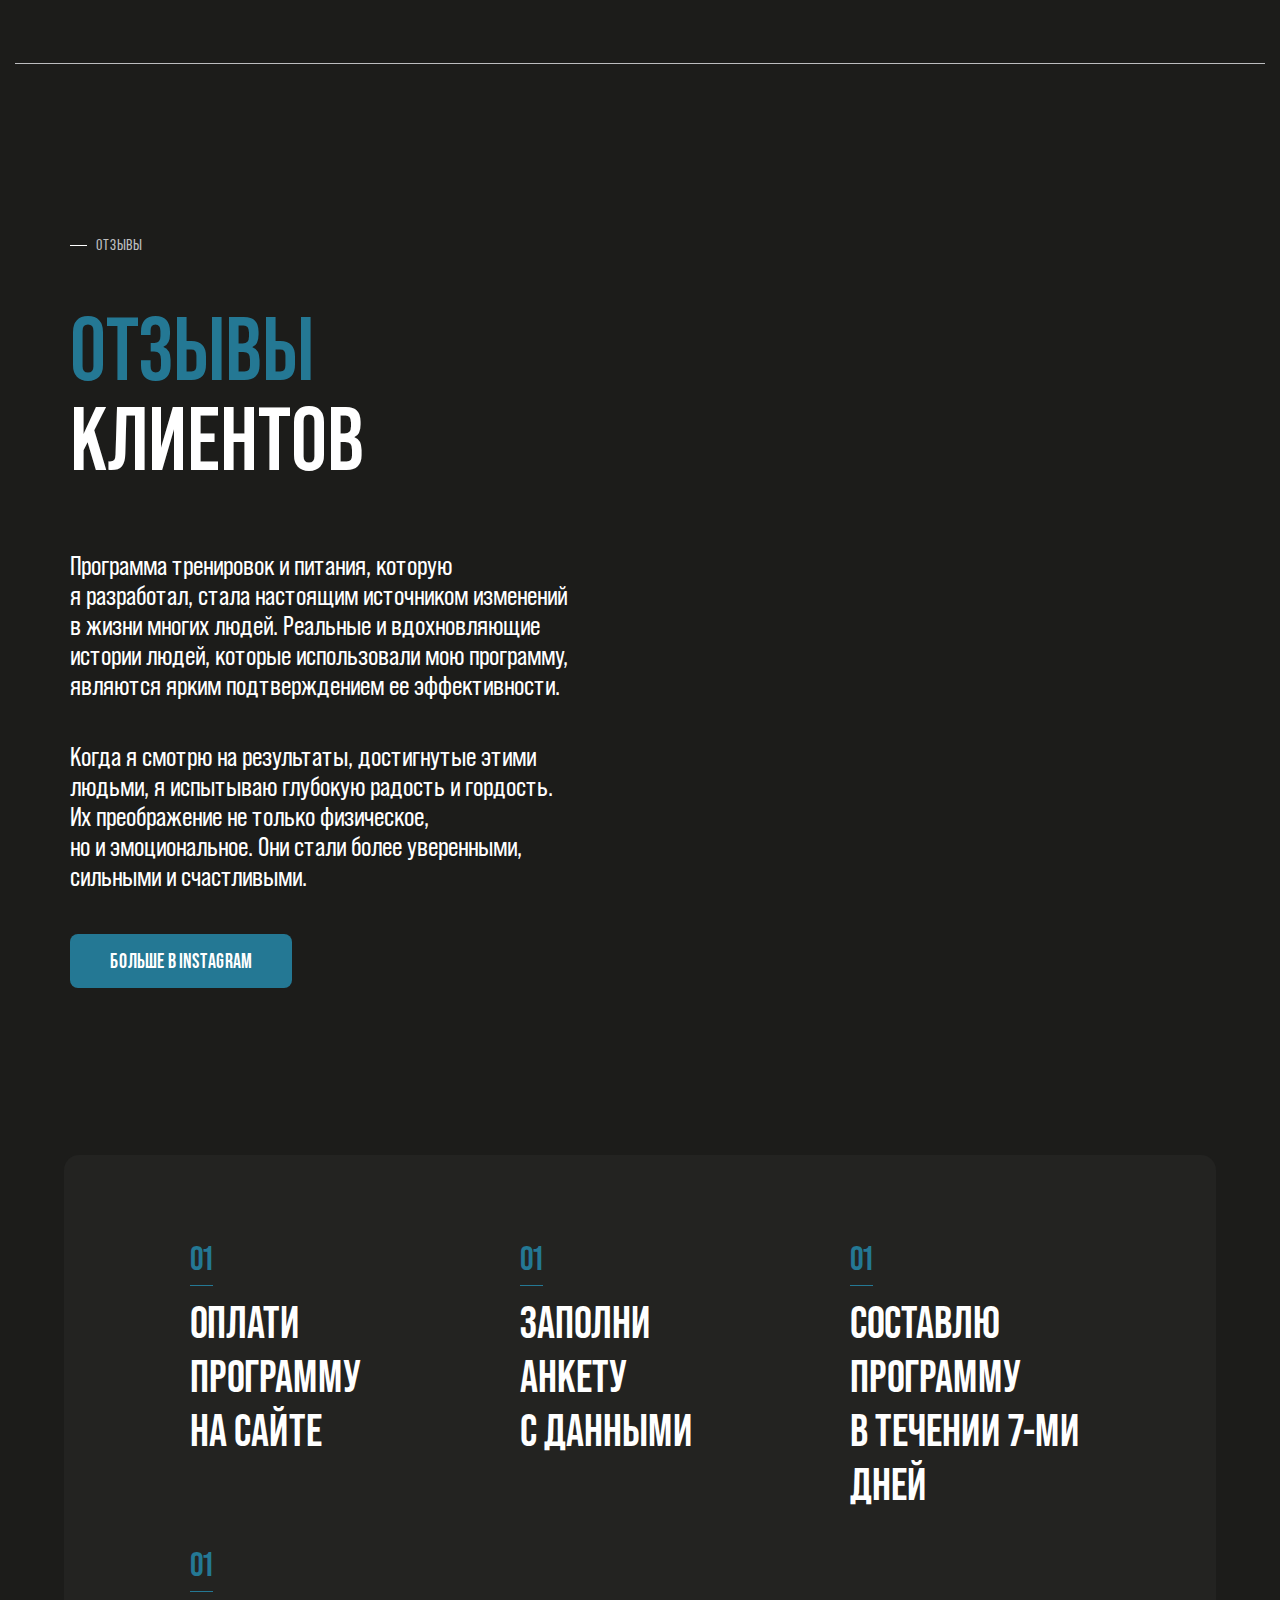
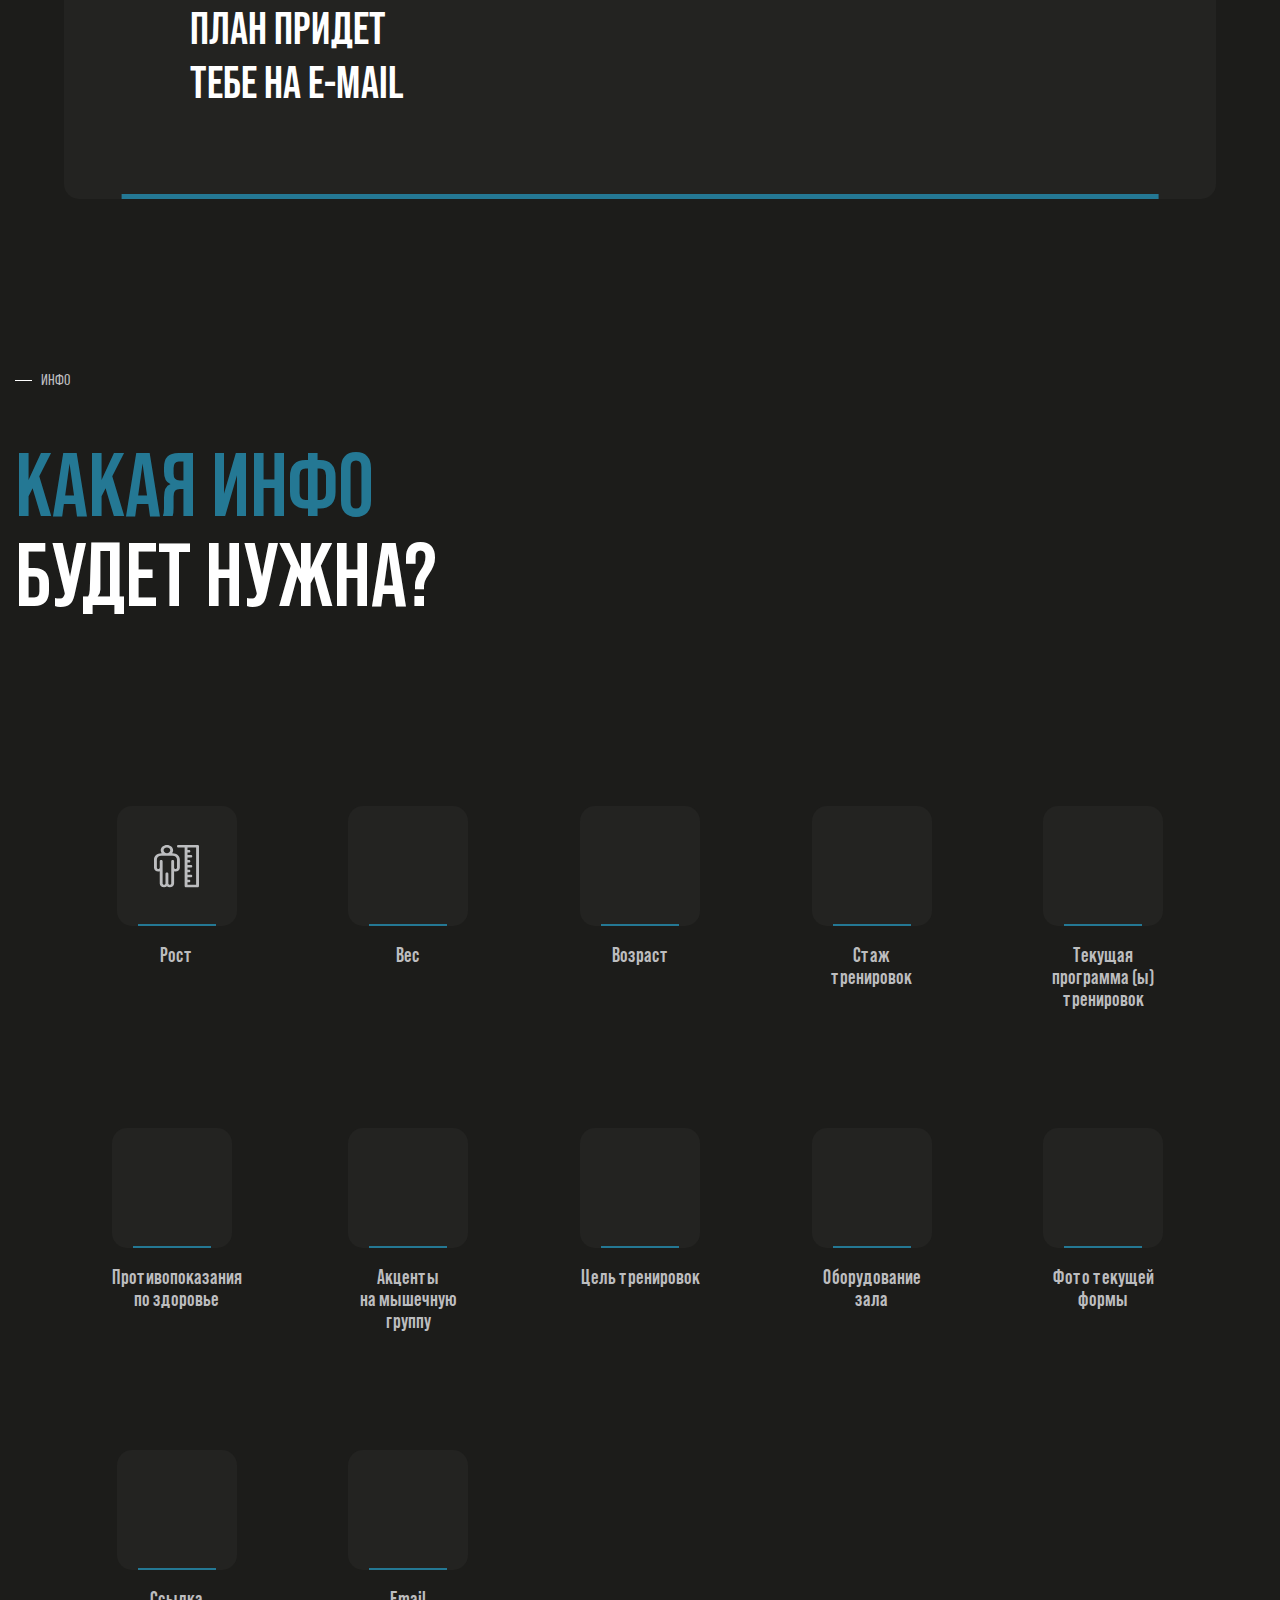
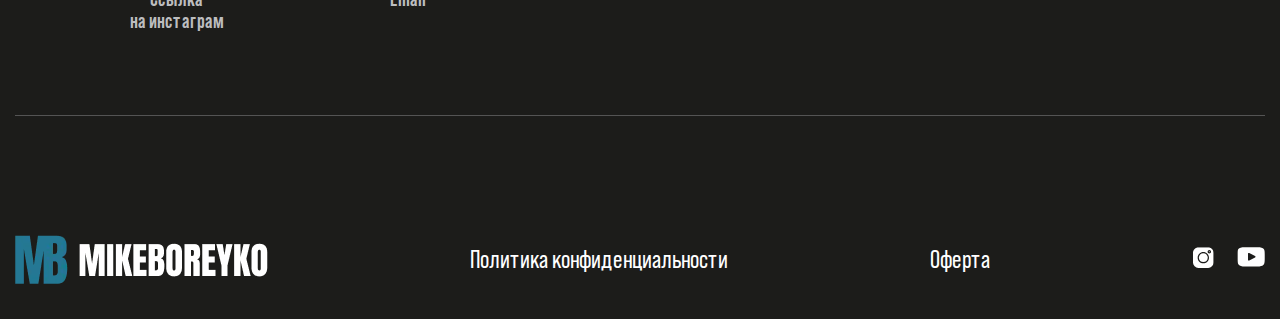
==== commit b5a624b5: "add section info" ====
--- a/docs/index.html
+++ b/docs/index.html
@@ -1,3 +1,3 @@
 <!DOCTYPE html><html lang="ru" class="page"><head><meta charset="UTF-8"><meta name="viewport" content="width=device-width,initial-scale=1"><link rel="shortcut icon" href="favicon.svg" type="image/x-icon"><meta http-equiv="X-UA-Compatible" content="ie=edge"><meta name="theme-color" content="#111111"><meta name="description" content="Сайт для продвижения услуг фитнес тренера."><title>MaxGraph New Site</title><link rel="preload" href="fonts/BebasNeuePro-Bold.woff2" as="font" type="font/woff2" crossorigin><link rel="preload" href="fonts/BebasNeuePro-ExpandedExtraBold.woff2" as="font" type="font/woff2" crossorigin><link rel="preload" href="fonts/BebasNeuePro-Regular.woff2" as="font" type="font/woff2" crossorigin><!-- <link rel="prefetch" as="style" href="https://cdn.jsdelivr.net/npm/swiper@11/swiper-bundle.min.css" />
-  <link rel="stylesheet" href="https://cdn.jsdelivr.net/npm/swiper@11/swiper-bundle.min.css" /> --><link rel="preload" as="style" href="css/vendor.css"><link rel="preload" as="style" href="css/main.css"><link rel="stylesheet" href="css/vendor.css"><link rel="stylesheet" href="css/main.css"><script defer="defer" src="js/main.js"></script></head><body class="page__body"><h1 class="visually-hidden">Личный сайт Mike Boreyko</h1><div class="site-container"><header class="header"><div class="container header__container"><a href="#" class="logo header__logo"><picture><source type="image/webp" srcset="./img/logo.webp"><img src="./img/logo.png" alt="Логотип сайта Mike Boreyko"></picture></a><button class="btn-reset burger" aria-label="Открыть меню" aria-expanded="false" data-burger><span class="burger__line"></span></button><nav class="nav nav__header"><ul class="nav__list"><li class="nav__item active"><a href="#advantage" aria-label="Преимущества">Преимущества</a></li><li class="nav__item"><a href="#included" aria-label="Программа">Программа</a></li><li class="nav__item"><a href="#program-looks" aria-label="Как
-          выглядит">Как выглядит</a></li><li class="nav__item"><a href="#reviews" aria-label="Отзывы">Отзывы</a></li><li class="nav__item"><a href="#" aria-label="Заказать">Заказать</a></li><li class="nav__item"><a href="#" aria-label="Стоимость">Стоимость</a></li></ul><ul class="nav__list-link"><li class="nav__item-link btn btn--big btn--light"><a href="#" aria-label="Заказать"></a>Заказать</li><li class="nav__item-link"><a href="#" aria-label="Перейти в Instagram автора."><svg width="21" height="21" viewBox="0 0 21 21" xmlns="http://www.w3.org/2000/svg"><g clip-path="url(#clip0_1_62)"><path d="M16.3227 4.17969C16.0464 4.17969 15.8215 4.40455 15.8215 4.68086C15.8215 4.95717 16.0464 5.18203 16.3227 5.18203C16.5991 5.18203 16.8239 4.95721 16.8239 4.68086C16.8239 4.40451 16.5991 4.17969 16.3227 4.17969Z"/><path d="M10.3217 6.23877C7.87182 6.23877 5.87866 8.23193 5.87866 10.6818C5.87866 13.1317 7.87182 15.1249 10.3217 15.1249C12.7717 15.1249 14.7648 13.1318 14.7648 10.6819C14.7648 8.23197 12.7717 6.23877 10.3217 6.23877Z"/><path d="M14.9845 0.359863H5.65913C2.53868 0.359863 0 2.89854 0 6.01903V15.3443C0 18.4648 2.53868 21.0035 5.65913 21.0035H14.9845C18.105 21.0035 20.6436 18.4648 20.6436 15.3443V6.01903C20.6436 2.89854 18.105 0.359863 14.9845 0.359863ZM10.3218 16.3438C7.19966 16.3438 4.65969 13.8038 4.65969 10.6817C4.65969 7.55952 7.1997 5.01959 10.3218 5.01959C13.4439 5.01959 15.984 7.55956 15.984 10.6817C15.984 13.8038 13.4439 16.3438 10.3218 16.3438ZM16.3226 6.40118C15.374 6.40118 14.6023 5.62947 14.6023 4.68091C14.6023 3.73235 15.374 2.96059 16.3226 2.96059C17.2712 2.96059 18.0429 3.73231 18.0429 4.68087C18.0429 5.62943 17.2712 6.40118 16.3226 6.40118Z"/></g><defs><clipPath id="clip0_1_62"><rect width="20.6436" height="20.6436" transform="translate(0 0.359863)"/></clipPath></defs></svg></a></li><li class="nav__item-link"><a href="#" aria-label="Перейти на YouTube канал автора."><svg width="28" height="28" viewBox="0 0 28 28" xmlns="http://www.w3.org/2000/svg"><g clip-path="url(#clip0_1_73)"><path d="M26.7827 5.91298C25.7925 4.73597 23.9645 4.25586 20.4733 4.25586H7.80018C4.22906 4.25586 2.37002 4.76694 1.3836 6.02005C0.421875 7.24183 0.421875 9.04203 0.421875 11.5336V16.2824C0.421875 21.1093 1.56296 23.56 7.80018 23.56H20.4733C23.5009 23.56 25.1786 23.1363 26.2639 22.0976C27.3769 21.0325 27.8518 19.2933 27.8518 16.2824V11.5336C27.8518 8.90603 27.7774 7.09521 26.7827 5.91298ZM18.032 14.5636L12.2772 17.5712C12.1485 17.6385 12.0078 17.6718 11.8673 17.6718C11.7082 17.6718 11.5495 17.629 11.4089 17.5439C11.1442 17.3835 10.9825 17.0965 10.9825 16.787V10.791C10.9825 10.482 11.1437 10.1953 11.4079 10.0348C11.6722 9.87431 12.0009 9.86334 12.2752 10.0058L18.03 12.9941C18.3227 13.1461 18.5066 13.4483 18.5071 13.7781C18.5074 14.1082 18.3243 14.4109 18.032 14.5636Z"/></g><defs><clipPath id="clip0_1_73"><rect width="27.4299" height="27.4299" transform="translate(0.421875 0.192871)"/></clipPath></defs></svg></a></li></ul></nav></div></header><section class="hero"><div class="container hero__container"><hgroup class="hero__content"><h2 class="hero__title">Твоя программа тренировок</h2><p class="hero__desc">План тренировок и питания, составленные по научным исследованиям</p></hgroup><footer class="hero__footer"><a href="#" class="hero__link btn">Узнать подробнее</a></footer></div></section><section class="advantage" id="advantage"><div class="container"><hgroup><h2 class="advantage__title title">Преимущества моей программы</h2><p class="advantage__desc desc"><span>Преимущества</span> программы</p></hgroup><ul class="advantage__list"><li class="advantage__item"><h3 class="advantage__item-title">ИНДИВИДУАЛЬНАЯ</h3><p class="advantage__item-text">Программа составляется для каждого индивидуально, исходя из данных человека, которые он укажет в анкете на сайте. Это не стандартный план для всех из первой выдачи в Google.</p></li><li class="advantage__item"><h3 class="advantage__item-title">Подробная</h3><p class="advantage__item-text">Ты получаешь не просто список упражнений, а очень подробный и обширный файл, где расписан каждый нюанс тренировок и питания.</p></li><li class="advantage__item"><h3 class="advantage__item-title">План на 4 месяца</h3><p class="advantage__item-text">Все занятия расписаны на целый месяц, цикл можно повторять. Так как в программе учитывается периодизация. Советую проходить 4 цикла и менять программу, чтобы организм не привыкал. Ты получаешь программу на 4 месяца.</p></li><li class="advantage__item"><h3 class="advantage__item-title">НАУЧНО ПОДТВЕРЖДЕНО</h3><p class="advantage__item-text">Программа строится исходя из моего 10-летнего стажа натуральных тренировок. А также исходя современных научных исследований в сфере фитнеса и телостроительства.</p></li></ul></div></section><section class="start"><div class="container"><hgroup><h2 class="start__title title">Наичинай прямо сейчас</h2><p class="start__desc desc">Начинай <span>менять свое тело</span> грамотно и эфективно!</p></hgroup><footer class="start__footer"><a href="#" class="start__link btn">начать</a></footer></div></section><section class="included" id="included"><div class="container"><hgroup><h2 class="included__title title">Что входит?</h2><p class="included__desc desc"><span>Что входит</span> в программу?</p></hgroup><div class="included__wrapper"><section class="included__section section-left"><h3 class="included__section-title">ТРЕНИРОВКИ</h3><ul class="included__list"><li class="included__item">Рекомендации по принципам тренировок, режиму дня</li><li class="included__item">Комментарии по выполнению к каждому упражнению</li><li class="included__item">В каждом упражнении указаны отказные и неотказные подходы</li><li class="included__item">Расписанные тренировочные сплиты с соблюдением периодизации</li><li class="included__item">Готовые ответы на часто задаваемые вопросы</li><li class="included__item">Разнообразные упражнения от недели к неделе</li><li class="included__item">Ссылки на видео с техникой выполнения всех упражнений</li><li class="included__item">Время отдыха между подходами указывается отдельно для каждого упражнения</li></ul></section><section class="included__section section-right"><h3 class="included__section-title">ПИТАНИЕ</h3><ul class="included__list"><li class="included__item">Рекомендации по принципам питания</li><li class="included__item">Распределение БЖУ для каждого приема в течение дня</li><li class="included__item">Автоматический счетчик БЖУ и калорий твоего рациона прямо в программе</li><li class="included__item">Расписанные БЖУ под твою цель тренировок</li><li class="included__item">Примеры из чего и как составлять рацион</li><li class="included__item">Информация и правила приема эффективных позиций спортивного питания</li></ul></section></div><article class="included-article"><hgroup><h2 class="included-article__title">Важно!</h2><p class="included-article__text">Программа тренировок составляется только для тренажерного зала или же при наличии спортивного инвентаря дома. Минимально необходимый инвентарь — регулируемая скамья и разборные гантели (минимум по 25 кг каждая). План тренировок только для тренировок со своим весом не составляю.</p></hgroup></article></div></section><section class="program-looks" id="program-looks"><div class="container"><div class="program-looks__wrapper"><div class="program-looks__content-image"><img loading="lazy" src="./img/iPadPro2020.png" alt="Вариант представления программы тренировок на планшете"></div><div class="program-looks__content-text"><hgroup><h2 class="program-looks__title title">КАК ВЫГЛЯДИТ ПРОГРАММА?</h2><p class="program-looks__desc desc"><span>КАК ВЫГЛЯДИТ</span> ПРОГРАММА?</p></hgroup><p class="program-looks__text">Разработка программы тренировок в программе Excel с применением специальных формул и расписания предоставляет возможность создания индивидуального плана тренировок для каждого человека на период в течение 4 месяцев. Это позволяет учитывать уникальные цели, физическую подготовку, прогресс и особенности каждого человека.</p><a href="#" class="btn program-looks__link-btn">Заказать программу</a></div></div></div></section><section class="reviews" id="reviews"><div class="container"><div class="reviews__flex"><div class="reviews__wrapper"><hgroup><h2 class="title">Отзывы</h2><p class="desc"><span>ОТЗЫВЫ</span> КЛИЕНТОВ</p></hgroup><p class="text reviews__text">Программа тренировок и питания, которую я разработал, стала настоящим источником изменений в жизни многих людей. Реальные и вдохновляющие истории людей, которые использовали мою программу, являются ярким подтверждением ее эффективности.</p><p class="text reviews__text">Когда я смотрю на результаты, достигнутые этими людьми, я испытываю глубокую радость и гордость. Их преображение не только физическое, но и эмоциональное. Они стали более уверенными, сильными и счастливыми.</p><a href="#" class="btn">БОЛЬШЕ В INSTAGRAM</a></div><section class="slider swiper reviews__slider"><h3 class="slider__title visually-hidden">Слайдер с отзывами довольных клиентов</h3><div class="swiper-wrapper"><article class="swiper-slide"><h2 class="slide__title visually-hidden">Отзыв от Максима</h2><picture><source type="image/webp" srcset="./img/iPhone12Pro.webp"><img src="./img/iPhone12Pro.png" loading="lazy" alt="Скриншот с отзывом от Максима"></picture></article><article class="swiper-slide"><h2 class="slide__title visually-hidden">Отзыв от Ольги</h2><picture><source type="image/webp" srcset="./img/iPhone12Pro.webp"><img src="./img/iPhone12Pro.png" loading="lazy" alt="Скриншот с отзывом от Ольги"></picture></article><article class="swiper-slide"><h2 class="slide__title visually-hidden">Отзыв от представителя компании ооо рога и копыта</h2><picture><source type="image/webp" srcset="./img/iPhone12Pro.webp"><img src="./img/iPhone12Pro.png" loading="lazy" alt="Скриншот с отзывом от представителя компании ооо рога и копыт"></picture></article></div><button class="slider__btn slider__btn--prev" title="Предыдущий слайд" type="button"></button> <button class="slider__btn slider__btn--next" title="Следующий слайд" type="button"></button></section></div></div></section></div><footer class="footer"><div class="container"></div></footer></body></html>+  <link rel="stylesheet" href="https://cdn.jsdelivr.net/npm/swiper@11/swiper-bundle.min.css" /> --><link rel="preload" as="style" href="css/vendor.css"><link rel="preload" as="style" href="css/main.css"><link rel="stylesheet" href="css/vendor.css"><link rel="stylesheet" href="css/main.css"><script defer="defer" src="js/main.js"></script></head><body class="page__body"><h1 class="visually-hidden">Личный сайт Mike Boreyko</h1><div class="site-container"><header class="header"><div class="container header__container"><a href="#" class="logo"><picture><source type="image/webp" srcset="./img/logo.webp"><img src="./img/logo.png" alt="Логотип сайта Mike Boreyko"></picture></a><button class="btn-reset burger" aria-label="Открыть меню" aria-expanded="false" data-burger><span class="burger__line"></span></button><nav class="nav nav__header"><ul class="nav__list"><li class="nav__item active"><a href="#advantage" aria-label="Преимущества">Преимущества</a></li><li class="nav__item"><a href="#included" aria-label="Программа">Программа</a></li><li class="nav__item"><a href="#program-looks" aria-label="Как
+          выглядит">Как выглядит</a></li><li class="nav__item"><a href="#reviews" aria-label="Отзывы">Отзывы</a></li><li class="nav__item"><a href="#" aria-label="Заказать">Заказать</a></li><li class="nav__item"><a href="#" aria-label="Стоимость">Стоимость</a></li></ul><ul class="nav__list-link"><li class="nav__item-link btn btn--big btn--light"><a href="#" aria-label="Заказать"></a>Заказать</li><li class="nav__item-link"><a href="#" aria-label="Перейти в Instagram автора."><svg width="21" height="21" viewBox="0 0 21 21" xmlns="http://www.w3.org/2000/svg"><g clip-path="url(#clip0_1_62)"><path d="M16.3227 4.17969C16.0464 4.17969 15.8215 4.40455 15.8215 4.68086C15.8215 4.95717 16.0464 5.18203 16.3227 5.18203C16.5991 5.18203 16.8239 4.95721 16.8239 4.68086C16.8239 4.40451 16.5991 4.17969 16.3227 4.17969Z"/><path d="M10.3217 6.23877C7.87182 6.23877 5.87866 8.23193 5.87866 10.6818C5.87866 13.1317 7.87182 15.1249 10.3217 15.1249C12.7717 15.1249 14.7648 13.1318 14.7648 10.6819C14.7648 8.23197 12.7717 6.23877 10.3217 6.23877Z"/><path d="M14.9845 0.359863H5.65913C2.53868 0.359863 0 2.89854 0 6.01903V15.3443C0 18.4648 2.53868 21.0035 5.65913 21.0035H14.9845C18.105 21.0035 20.6436 18.4648 20.6436 15.3443V6.01903C20.6436 2.89854 18.105 0.359863 14.9845 0.359863ZM10.3218 16.3438C7.19966 16.3438 4.65969 13.8038 4.65969 10.6817C4.65969 7.55952 7.1997 5.01959 10.3218 5.01959C13.4439 5.01959 15.984 7.55956 15.984 10.6817C15.984 13.8038 13.4439 16.3438 10.3218 16.3438ZM16.3226 6.40118C15.374 6.40118 14.6023 5.62947 14.6023 4.68091C14.6023 3.73235 15.374 2.96059 16.3226 2.96059C17.2712 2.96059 18.0429 3.73231 18.0429 4.68087C18.0429 5.62943 17.2712 6.40118 16.3226 6.40118Z"/></g><defs><clipPath id="clip0_1_62"><rect width="20.6436" height="20.6436" transform="translate(0 0.359863)"/></clipPath></defs></svg></a></li><li class="nav__item-link"><a href="#" aria-label="Перейти на YouTube канал автора."><svg width="28" height="28" viewBox="0 0 28 28" xmlns="http://www.w3.org/2000/svg"><g clip-path="url(#clip0_1_73)"><path d="M26.7827 5.91298C25.7925 4.73597 23.9645 4.25586 20.4733 4.25586H7.80018C4.22906 4.25586 2.37002 4.76694 1.3836 6.02005C0.421875 7.24183 0.421875 9.04203 0.421875 11.5336V16.2824C0.421875 21.1093 1.56296 23.56 7.80018 23.56H20.4733C23.5009 23.56 25.1786 23.1363 26.2639 22.0976C27.3769 21.0325 27.8518 19.2933 27.8518 16.2824V11.5336C27.8518 8.90603 27.7774 7.09521 26.7827 5.91298ZM18.032 14.5636L12.2772 17.5712C12.1485 17.6385 12.0078 17.6718 11.8673 17.6718C11.7082 17.6718 11.5495 17.629 11.4089 17.5439C11.1442 17.3835 10.9825 17.0965 10.9825 16.787V10.791C10.9825 10.482 11.1437 10.1953 11.4079 10.0348C11.6722 9.87431 12.0009 9.86334 12.2752 10.0058L18.03 12.9941C18.3227 13.1461 18.5066 13.4483 18.5071 13.7781C18.5074 14.1082 18.3243 14.4109 18.032 14.5636Z"/></g><defs><clipPath id="clip0_1_73"><rect width="27.4299" height="27.4299" transform="translate(0.421875 0.192871)"/></clipPath></defs></svg></a></li></ul></nav></div></header><section class="hero"><div class="container hero__container"><hgroup class="hero__content"><h2 class="hero__title">Твоя программа тренировок</h2><p class="hero__desc">План тренировок и питания, составленные по научным исследованиям</p></hgroup><footer class="hero__footer"><a href="#" class="hero__link btn">Узнать подробнее</a></footer></div></section><section class="advantage" id="advantage"><div class="container"><hgroup><h2 class="advantage__title title">Преимущества моей программы</h2><p class="advantage__desc desc"><span>Преимущества</span> программы</p></hgroup><ul class="advantage__list"><li class="advantage__item"><h3 class="advantage__item-title">ИНДИВИДУАЛЬНАЯ</h3><p class="advantage__item-text">Программа составляется для каждого индивидуально, исходя из данных человека, которые он укажет в анкете на сайте. Это не стандартный план для всех из первой выдачи в Google.</p></li><li class="advantage__item"><h3 class="advantage__item-title">Подробная</h3><p class="advantage__item-text">Ты получаешь не просто список упражнений, а очень подробный и обширный файл, где расписан каждый нюанс тренировок и питания.</p></li><li class="advantage__item"><h3 class="advantage__item-title">План на 4 месяца</h3><p class="advantage__item-text">Все занятия расписаны на целый месяц, цикл можно повторять. Так как в программе учитывается периодизация. Советую проходить 4 цикла и менять программу, чтобы организм не привыкал. Ты получаешь программу на 4 месяца.</p></li><li class="advantage__item"><h3 class="advantage__item-title">НАУЧНО ПОДТВЕРЖДЕНО</h3><p class="advantage__item-text">Программа строится исходя из моего 10-летнего стажа натуральных тренировок. А также исходя современных научных исследований в сфере фитнеса и телостроительства.</p></li></ul></div></section><section class="start"><div class="container"><hgroup><h2 class="start__title title">Наичинай прямо сейчас</h2><p class="start__desc desc">Начинай <span>менять свое тело</span> грамотно и эфективно!</p></hgroup><footer class="start__footer"><a href="#" class="start__link btn">начать</a></footer></div></section><section class="included" id="included"><div class="container"><hgroup><h2 class="included__title title">Что входит?</h2><p class="included__desc desc"><span>Что входит</span> в программу?</p></hgroup><div class="included__wrapper"><section class="included__section section-left"><h3 class="included__section-title">ТРЕНИРОВКИ</h3><ul class="included__list"><li class="included__item">Рекомендации по принципам тренировок, режиму дня</li><li class="included__item">Комментарии по выполнению к каждому упражнению</li><li class="included__item">В каждом упражнении указаны отказные и неотказные подходы</li><li class="included__item">Расписанные тренировочные сплиты с соблюдением периодизации</li><li class="included__item">Готовые ответы на часто задаваемые вопросы</li><li class="included__item">Разнообразные упражнения от недели к неделе</li><li class="included__item">Ссылки на видео с техникой выполнения всех упражнений</li><li class="included__item">Время отдыха между подходами указывается отдельно для каждого упражнения</li></ul></section><section class="included__section section-right"><h3 class="included__section-title">ПИТАНИЕ</h3><ul class="included__list"><li class="included__item">Рекомендации по принципам питания</li><li class="included__item">Распределение БЖУ для каждого приема в течение дня</li><li class="included__item">Автоматический счетчик БЖУ и калорий твоего рациона прямо в программе</li><li class="included__item">Расписанные БЖУ под твою цель тренировок</li><li class="included__item">Примеры из чего и как составлять рацион</li><li class="included__item">Информация и правила приема эффективных позиций спортивного питания</li></ul></section></div><article class="included-article"><hgroup><h2 class="included-article__title">Важно!</h2><p class="included-article__text">Программа тренировок составляется только для тренажерного зала или же при наличии спортивного инвентаря дома. Минимально необходимый инвентарь — регулируемая скамья и разборные гантели (минимум по 25 кг каждая). План тренировок только для тренировок со своим весом не составляю.</p></hgroup></article></div></section><section class="program-looks" id="program-looks"><div class="container"><div class="program-looks__wrapper"><div class="program-looks__content-image"><img loading="lazy" src="./img/iPadPro2020.png" alt="Вариант представления программы тренировок на планшете"></div><div class="program-looks__content-text"><hgroup><h2 class="program-looks__title title">КАК ВЫГЛЯДИТ ПРОГРАММА?</h2><p class="program-looks__desc desc"><span>КАК ВЫГЛЯДИТ</span> ПРОГРАММА?</p></hgroup><p class="program-looks__text">Разработка программы тренировок в программе Excel с применением специальных формул и расписания предоставляет возможность создания индивидуального плана тренировок для каждого человека на период в течение 4 месяцев. Это позволяет учитывать уникальные цели, физическую подготовку, прогресс и особенности каждого человека.</p><a href="#" class="btn program-looks__link-btn">Заказать программу</a></div></div></div></section><section class="reviews" id="reviews"><div class="container"><div class="reviews__flex"><div class="reviews__wrapper"><hgroup><h2 class="title">Отзывы</h2><p class="desc"><span>ОТЗЫВЫ</span> КЛИЕНТОВ</p></hgroup><p class="text reviews__text">Программа тренировок и питания, которую я разработал, стала настоящим источником изменений в жизни многих людей. Реальные и вдохновляющие истории людей, которые использовали мою программу, являются ярким подтверждением ее эффективности.</p><p class="text reviews__text">Когда я смотрю на результаты, достигнутые этими людьми, я испытываю глубокую радость и гордость. Их преображение не только физическое, но и эмоциональное. Они стали более уверенными, сильными и счастливыми.</p><a href="#" class="btn">БОЛЬШЕ В INSTAGRAM</a></div><section class="slider swiper reviews__slider"><h3 class="slider__title visually-hidden">Слайдер с отзывами довольных клиентов</h3><div class="swiper-wrapper"><article class="swiper-slide"><h2 class="slide__title visually-hidden">Отзыв от Максима</h2><picture><source type="image/webp" srcset="./img/iPhone12Pro.webp"><img src="./img/iPhone12Pro.png" loading="lazy" alt="Скриншот с отзывом от Максима"></picture></article><article class="swiper-slide"><h2 class="slide__title visually-hidden">Отзыв от Ольги</h2><picture><source type="image/webp" srcset="./img/iPhone12Pro.webp"><img src="./img/iPhone12Pro.png" loading="lazy" alt="Скриншот с отзывом от Ольги"></picture></article><article class="swiper-slide"><h2 class="slide__title visually-hidden">Отзыв от представителя компании ооо рога и копыта</h2><picture><source type="image/webp" srcset="./img/iPhone12Pro.webp"><img src="./img/iPhone12Pro.png" loading="lazy" alt="Скриншот с отзывом от представителя компании ооо рога и копыт"></picture></article></div><button class="slider__btn slider__btn--prev" title="Предыдущий слайд" type="button"></button> <button class="slider__btn slider__btn--next" title="Следующий слайд" type="button"></button></section></div></div></section></div><article class="steps"><div class="container steps__container"><h2 class="steps__title visually-hidden">Шаги для получения индивидуальной программы тренировок</h2><ol class="steps__list"><li class="steps__item"><p>ОПЛАТИ ПРОГРАММУ НА САЙТЕ</p></li><li class="steps__item"><p>ЗАПОЛНИ АНКЕТУ С ДАННЫМИ</p></li><li class="steps__item"><p>СОСТАВЛЮ ПРОГРАММУ В ТЕЧЕНИИ 7-МИ ДНЕЙ</p></li><li class="steps__item"><p>ПЛАН ПРИДЕТ ТЕБЕ НА E-MAIL</p></li></ol></div></article><section class="info"><div class="container"><hgroup><h2 class="title">Инфо</h2><p class="desc"><span>Какая инфо</span> будет нужна?</p></hgroup><ul class="info__list"><li class="info__item"><div class="info__icon"></div><span class="info__text">Рост</span></li><li class="info__item"><div class="info__icon"></div><span class="info__text">Вес</span></li><li class="info__item"><div class="info__icon"></div><span class="info__text">Возраст</span></li><li class="info__item"><div class="info__icon"></div><span class="info__text">Стаж тренировок</span></li><li class="info__item"><div class="info__icon"></div><span class="info__text">Текущая программа (ы) тренировок</span></li><li class="info__item"><div class="info__icon"></div><span class="info__text">Противопоказания по здоровье</span></li><li class="info__item"><div class="info__icon"></div><span class="info__text">Акценты на мышечную группу</span></li><li class="info__item"><div class="info__icon"></div><span class="info__text">Цель тренировок</span></li><li class="info__item"><div class="info__icon"></div><span class="info__text">Оборудование зала</span></li><li class="info__item"><div class="info__icon"></div><span class="info__text">Фото текущей формы</span></li><li class="info__item"><div class="info__icon"></div><span class="info__text">Ссылка на инстаграм</span></li><li class="info__item"><div class="info__icon"></div><span class="info__text">Email</span></li></ul></div></section><footer class="footer"><div class="container footer__container"><a href="#" class="logo"><picture><source type="image/webp" srcset="./img/logo.webp"><img src="./img/logo.png" alt="Логотип сайта Mike Boreyko"></picture></a><a href="#">Политика конфиденциальности</a> <a href="#">Оферта</a><div class="nav"><ul class="nav__list-link"><li class="nav__item-link"><a href="#" aria-label="Перейти в Instagram автора."><svg width="21" height="21" viewBox="0 0 21 21" xmlns="http://www.w3.org/2000/svg"><g clip-path="url(#clip0_1_62)"><path d="M16.3227 4.17969C16.0464 4.17969 15.8215 4.40455 15.8215 4.68086C15.8215 4.95717 16.0464 5.18203 16.3227 5.18203C16.5991 5.18203 16.8239 4.95721 16.8239 4.68086C16.8239 4.40451 16.5991 4.17969 16.3227 4.17969Z"/><path d="M10.3217 6.23877C7.87182 6.23877 5.87866 8.23193 5.87866 10.6818C5.87866 13.1317 7.87182 15.1249 10.3217 15.1249C12.7717 15.1249 14.7648 13.1318 14.7648 10.6819C14.7648 8.23197 12.7717 6.23877 10.3217 6.23877Z"/><path d="M14.9845 0.359863H5.65913C2.53868 0.359863 0 2.89854 0 6.01903V15.3443C0 18.4648 2.53868 21.0035 5.65913 21.0035H14.9845C18.105 21.0035 20.6436 18.4648 20.6436 15.3443V6.01903C20.6436 2.89854 18.105 0.359863 14.9845 0.359863ZM10.3218 16.3438C7.19966 16.3438 4.65969 13.8038 4.65969 10.6817C4.65969 7.55952 7.1997 5.01959 10.3218 5.01959C13.4439 5.01959 15.984 7.55956 15.984 10.6817C15.984 13.8038 13.4439 16.3438 10.3218 16.3438ZM16.3226 6.40118C15.374 6.40118 14.6023 5.62947 14.6023 4.68091C14.6023 3.73235 15.374 2.96059 16.3226 2.96059C17.2712 2.96059 18.0429 3.73231 18.0429 4.68087C18.0429 5.62943 17.2712 6.40118 16.3226 6.40118Z"/></g><defs><clipPath id="clip0_1_62"><rect width="20.6436" height="20.6436" transform="translate(0 0.359863)"/></clipPath></defs></svg></a></li><li class="nav__item-link"><a href="#" aria-label="Перейти на YouTube канал автора."><svg width="28" height="28" viewBox="0 0 28 28" xmlns="http://www.w3.org/2000/svg"><g clip-path="url(#clip0_1_73)"><path d="M26.7827 5.91298C25.7925 4.73597 23.9645 4.25586 20.4733 4.25586H7.80018C4.22906 4.25586 2.37002 4.76694 1.3836 6.02005C0.421875 7.24183 0.421875 9.04203 0.421875 11.5336V16.2824C0.421875 21.1093 1.56296 23.56 7.80018 23.56H20.4733C23.5009 23.56 25.1786 23.1363 26.2639 22.0976C27.3769 21.0325 27.8518 19.2933 27.8518 16.2824V11.5336C27.8518 8.90603 27.7774 7.09521 26.7827 5.91298ZM18.032 14.5636L12.2772 17.5712C12.1485 17.6385 12.0078 17.6718 11.8673 17.6718C11.7082 17.6718 11.5495 17.629 11.4089 17.5439C11.1442 17.3835 10.9825 17.0965 10.9825 16.787V10.791C10.9825 10.482 11.1437 10.1953 11.4079 10.0348C11.6722 9.87431 12.0009 9.86334 12.2752 10.0058L18.03 12.9941C18.3227 13.1461 18.5066 13.4483 18.5071 13.7781C18.5074 14.1082 18.3243 14.4109 18.032 14.5636Z"/></g><defs><clipPath id="clip0_1_73"><rect width="27.4299" height="27.4299" transform="translate(0.421875 0.192871)"/></clipPath></defs></svg></a></li></ul></div></div></footer></body></html>--- a/docs/css/main.css
+++ b/docs/css/main.css
@@ -1 +1 @@
-a,abbr,acronym,address,applet,article,aside,audio,b,big,blockquote,body,canvas,caption,center,cite,code,dd,del,details,dfn,div,dl,dt,em,embed,fieldset,figcaption,figure,footer,form,h1,h2,h3,h4,h5,h6,header,hgroup,html,i,iframe,img,ins,kbd,label,legend,li,main,mark,menu,nav,object,ol,output,p,pre,q,ruby,s,samp,section,small,span,strike,strong,sub,summary,sup,table,tbody,td,tfoot,th,thead,time,tr,tt,u,ul,var,video{margin:0;padding:0;border:0;font-size:100%;font:inherit;vertical-align:baseline}article,aside,details,figcaption,figure,footer,header,hgroup,main,menu,nav,section{display:block}[hidden]{display:none}body{line-height:1}menu,ol,ul{list-style:none}blockquote,q{quotes:none}blockquote:after,blockquote:before,q:after,q:before{content:"";content:none}table{border-collapse:collapse;border-spacing:0}:root{--font-family:BebasNeuePro,sans-serif;--content-width:1410px;--container-offset:15px;--container-width:calc(var(--content-width) + (var(--container-offset) * 2));--title-font-size:clamp(3rem, 10 * (1vw + 1vh) / 2, 9rem);--p-bottom-desc:clamp(3.2rem, 2.057rem + 3.571vw, 7.2rem);--text-color:#bcbdbf;--light-color:#fff;--second-dark:#545454;--third-dark:#232321;--bg-page:#1c1c1a;--accent-color:#247894;--p-top-section:clamp(4.5rem, 3.214rem + 4.018vw, 9rem)}.custom-checkbox__field:checked+.custom-checkbox__content::after{opacity:1}.custom-checkbox__field:focus+.custom-checkbox__content::before{outline:red solid 2px;outline-offset:2px}.custom-checkbox__field:disabled+.custom-checkbox__content{opacity:.4;pointer-events:none}@font-face{font-family:BebasNeuePro;src:url(../fonts/BebasNeuePro-Bold.woff2) format("woff2");font-weight:700;font-display:swap;font-style:normal}@font-face{font-family:BebasNeuePro;src:url(../fonts/BebasNeuePro-ExpandedExtraBold.woff2) format("woff2");font-weight:800;font-display:swap;font-style:normal}@font-face{font-family:BebasNeuePro;src:url(../fonts/BebasNeuePro-Regular.woff2) format("woff2");font-weight:400;font-display:swap;font-style:normal}html{-webkit-box-sizing:border-box;box-sizing:border-box;font-size:10px;color:var(--text-color)}*,::after,::before{-webkit-box-sizing:inherit;box-sizing:inherit}.page{height:100%;font-family:var(--font-family,sans-serif);-webkit-text-size-adjust:100%;background-color:var(--bg-page)}.page__body{margin:0;min-width:320px;min-height:100%;font-size:1rem}img{height:auto;max-width:100%;-o-object-fit:cover;object-fit:cover}a{text-decoration:none;color:inherit}.site-container{overflow:hidden}.is-hidden{display:none!important}.btn-reset{border:none;padding:0;background-color:transparent;cursor:pointer}.list-reset{list-style:none;margin:0;padding:0}.input-reset{-webkit-appearance:none;-moz-appearance:none;appearance:none;border:none;border-radius:0;background-color:#fff}.input-reset::-webkit-search-cancel-button,.input-reset::-webkit-search-decoration,.input-reset::-webkit-search-results-button,.input-reset::-webkit-search-results-decoration{display:none}.visually-hidden{position:absolute;overflow:hidden;margin:-1px;border:0;padding:0;width:1px;height:1px;clip:rect(0 0 0 0)}.container{margin:0 auto;padding:0 var(--container-offset);max-width:var(--container-width)}.js-focus-visible :focus:not(.focus-visible){outline:0}.centered{text-align:center}.dis-scroll{position:fixed;left:0;top:0;overflow:hidden;width:100%;height:100vh;-ms-scroll-chaining:none;overscroll-behavior:none}.page--ios .dis-scroll{position:relative}.title{font-size:1.6rem;font-weight:400;line-height:168.75%;text-transform:uppercase;margin-bottom:clamp(2.5rem,1.786rem + 2.232vw,5rem);position:relative;display:inline-block;padding-left:26px}.title::after{content:"";width:17px;height:1px;background-color:var(--light-color);position:absolute;left:0;top:50%}.desc{max-width:50rem;color:var(--light-color);font-size:var(--title-font-size);font-weight:700;line-height:100%;text-transform:uppercase;padding-bottom:var(--p-bottom-desc)}.desc span{color:var(--accent-color)}.text{color:var(--light-color);font-size:2.8rem;font-weight:400;line-height:107.143%;margin-bottom:4.2rem}.nav__list,.nav__list-link{display:-webkit-box;display:-ms-flexbox;display:flex;-webkit-box-align:center;-ms-flex-align:center;align-items:center;gap:clamp(2rem,-10.5rem + 10.417vw,4.5rem);list-style:none}.nav__list-link{gap:clamp(2rem,-3rem + 4.167vw,3rem)}.nav__item,.nav__item-link{color:var(--light-color);font-size:1.6rem;font-weight:700;line-height:187.501%;text-transform:uppercase;-webkit-transition:color .2s ease-in;transition:color .2s ease-in}.nav__item path,.nav__item-link path{fill:var(--light-color);-webkit-transition:fill .2s ease-in;transition:fill .2s ease-in}.nav__item-link:active,.nav__item-link:hover,.nav__item:active,.nav__item:hover{color:var(--accent-color);opacity:.75}.nav__item-link:active path,.nav__item-link:hover path,.nav__item:active path,.nav__item:hover path{fill:var(--accent-color)}.nav__item-link.active,.nav__item.active{color:var(--accent-color)}.nav__item-link{line-height:normal}@media (max-width:1100px){.nav__item-link{display:none}}@media (min-width:1110px){.nav__list{margin:0 auto}}.btn{border-radius:8px;cursor:pointer;-webkit-transition:.2s ease-in;transition:.2s ease-in;color:var(--light-color);font-size:2rem;font-weight:700;line-height:70%;text-transform:uppercase;background-color:var(--accent-color);padding:2rem 4rem;display:inline-block}.btn:active,.btn:hover{opacity:.75}.btn--big{padding:20px 70px;font-size:20px;font-weight:700;line-height:70%;text-transform:uppercase}.btn--light{background-color:var(--light-color);color:var(--accent-color)}.btn--light:active,.btn--light:hover{background-color:var(--accent-color);color:var(--light-color);opacity:.75}.header{width:100%;padding-top:clamp(2.5rem,10 * (1vw + 1vh) / 2,5.7rem);position:absolute}.header__container{display:-webkit-box;display:-ms-flexbox;display:flex;-webkit-box-align:center;-ms-flex-align:center;align-items:center}.header__logo{width:clamp(16rem,10 * (1vw + 1vh) / 2,25rem);height:auto}.nav__header{width:100%;display:-webkit-box;display:-ms-flexbox;display:flex;-webkit-box-pack:justify;-ms-flex-pack:justify;justify-content:space-between}.burger{display:none}@media (max-width:1110px){.nav__header{-webkit-box-pack:end;-ms-flex-pack:end;justify-content:flex-end}}@media (max-width:768px){.nav{display:none}.burger{display:block;width:40px;height:40px;border-radius:5px;background-color:#fff;position:absolute;top:80%;-webkit-transform:translateY(-50%);-ms-transform:translateY(-50%);transform:translateY(-50%);right:15px}.burger__line{display:block;position:relative;width:22px;height:2px;background-color:var(--accent-color);-webkit-transform:translate(40%);-ms-transform:translate(40%);transform:translate(40%)}.burger__line::after,.burger__line::before{content:"";position:absolute;width:22px;height:2px;background-color:inherit}.burger__line::before{bottom:5px;-webkit-transform:translate(-50%);-ms-transform:translate(-50%);transform:translate(-50%)}.burger__line::after{bottom:-5px;-webkit-transform:translate(-50%);-ms-transform:translate(-50%);transform:translate(-50%)}}.hero{color:var(--light-color);text-align:right;font-size:clamp(4rem,10 * (1vw + 1vh) / 2,11.5rem);line-height:104.348%;text-transform:uppercase;background-image:url(../img/bg-hero.webp);background-repeat:no-repeat;background-position:left -35rem top;background-size:cover;padding:var(--p-top-section) 0}.hero__content{max-width:733px;display:-webkit-box;display:-ms-flexbox;display:flex;-webkit-box-orient:vertical;-webkit-box-direction:normal;-ms-flex-direction:column;flex-direction:column;max-width:733px;margin-left:auto;margin-bottom:3.4rem;border-bottom:1px solid var(--second-dark)}.hero__title{margin-top:18.7rem;margin-bottom:4rem;line-height:1.1;font-weight:800}.hero__desc{color:var(--light-color);font-size:2.5rem;font-weight:700;line-height:108%;display:block;margin-left:auto;text-transform:none;max-width:38.3rem;margin-bottom:3.8rem}.hero__link{color:var(--light-color);font-size:2rem;font-weight:700;line-height:70%;text-transform:uppercase;background-color:var(--accent-color);padding:2rem 4rem;display:inline-block}.hero__link:active,.hero__link:hover{opacity:.75}.hero__footer{font-size:initial;line-height:normal}.advantage{padding:var(--p-top-section) 0}.advantage__list{display:-ms-grid;display:grid;gap:3.2rem 2.1rem;-webkit-box-pack:center;-ms-flex-pack:center;justify-content:center;justify-items:center;grid-template-columns:repeat(auto-fill,28rem)}@media (min-width:911px) and (max-width:1212px){.advantage__list{grid-template-columns:repeat(auto-fit,38rem)}}.advantage__item{padding:13.5rem 4.7rem 4.7rem;border-radius:1.5rem;background-color:var(--third-dark);max-width:32rem;position:relative}.advantage__item::after{content:"";width:4.8rem;height:4.8rem;position:absolute;top:4.8rem;left:50%;-webkit-transform:translateX(-50%);-ms-transform:translateX(-50%);transform:translateX(-50%);background-repeat:no-repeat}.advantage__item:nth-child(1)::after{background-image:url(../img/svg/person.svg)}.advantage__item:nth-child(2)::after{background-image:url(../img/svg/dumbbell.svg)}.advantage__item:nth-child(3)::after{background-image:url(../img/svg/plane.svg)}.advantage__item:nth-child(4)::after{background-image:url(../img/svg/formula.svg)}.advantage__item::before{content:"";width:80%;position:absolute;bottom:0;left:50%;-webkit-transform:translateX(-50%);-ms-transform:translateX(-50%);transform:translateX(-50%);border-bottom:5px solid var(--accent-color)}.advantage__item-title{color:var(--light-color);text-align:center;font-size:3.4rem;font-weight:700;line-height:100%;text-transform:uppercase;margin-bottom:3.4rem}.advantage__item-text{color:var(--text-color);text-align:center;font-size:1.7rem;font-weight:700;line-height:129.412%}.start{padding:var(--p-top-section) 0;background-image:url(../img/bg-start.webp);background-repeat:no-repeat;background-position:top right -22rem;background-size:cover}.start__link{color:var(--light-color);font-size:2rem;font-weight:700;line-height:70%;text-transform:uppercase;background-color:var(--accent-color);padding:2rem 4rem;display:inline-block}.start__link:active,.start__link:hover{opacity:.75}.included{padding:var(--p-top-section) 0}.included__wrapper{margin-bottom:6rem;display:-ms-grid;display:grid;grid-template-columns:repeat(auto-fit,clamp(28rem,20.286rem + 24.107vw,55rem));justify-items:center;-webkit-box-pack:center;-ms-flex-pack:center;justify-content:center;gap:3rem}@media (max-width:900px){.included__wrapper{grid-template-columns:repeat(auto-fit,clamp(28rem,16.571rem + 35.714vw,68rem))}}.included__section{width:100%}.included__section-title{color:var(--light-color);font-size:3.4rem;font-weight:700;line-height:100%;margin-bottom:4.4rem}.included__item{color:var(--text-color);font-size:2rem;font-weight:700;line-height:110%;padding-left:3.7rem;margin-bottom:1rem;position:relative}.included__item::before{content:url(../img/svg/plus.svg);position:absolute;left:0;top:50%;-webkit-transform:translateY(-50%);-ms-transform:translateY(-50%);transform:translateY(-50%)}.section-left .included__item:nth-child(4):not(:last-of-type){margin-bottom:5rem}.section-left .included__item:nth-child(4):not(:last-of-type)::after{content:"";width:100%;max-width:436px;border-bottom:1px solid var(--second-dark);position:absolute;bottom:-2.5rem;left:0}.section-right .included__item:nth-child(3):not(:last-of-type){margin-bottom:5rem}.section-right .included__item:nth-child(3):not(:last-of-type)::after{content:"";width:100%;max-width:436px;border-bottom:1px solid var(--second-dark);position:absolute;bottom:-2.5rem;left:0}.included-article{padding:clamp(3.5rem,1.071rem + 7.589vw,12rem);background-color:var(--accent-color);color:var(--light-color);border-radius:3rem;position:relative;display:-ms-grid;display:grid;-ms-grid-columns:1.5fr 1fr;grid-template-columns:1.5fr 1fr;gap:3rem}.included-article::after{content:"";position:absolute;top:-15rem;right:-8rem;width:clamp(30rem,18.571rem + 35.714vw,70rem);height:clamp(30rem,18.571rem + 35.714vw,70rem);background-image:url(../img/dumbbell.webp);background-repeat:no-repeat;background-size:contain;background-position:top 3rem right 0}@media (max-width:1100px){.included-article{display:block;padding-bottom:clamp(25rem,12.692rem + 38.462vw,55rem)}.included-article::after{top:auto;bottom:clamp(-4rem,-1.128rem - 8.974vw,-11rem);right:50%;-webkit-transform:translateX(50%);-ms-transform:translateX(50%);transform:translateX(50%)}}.included-article__title{color:var(--light-color);font-size:clamp(7rem,6.143rem + 2.679vw,10rem);font-weight:700;line-height:89.962%;text-transform:uppercase;margin-bottom:3.8rem}.included-article__text{color:var(--light-color);font-size:2.8rem;font-weight:400;line-height:107.143%;max-width:56.2rem}.program-looks{padding:var(--p-top-section) 0}.program-looks__text{color:var(--text-color);font-size:2rem;font-weight:700;line-height:130%;margin-bottom:4.3rem;max-width:50rem}.program-looks__wrapper{display:-webkit-box;display:-ms-flexbox;display:flex;gap:3rem;padding-bottom:10rem;border-bottom:1px solid var(--text-color)}@media (max-width:768px){.program-looks__wrapper{-webkit-box-orient:vertical;-webkit-box-direction:reverse;-ms-flex-direction:column-reverse;flex-direction:column-reverse;-webkit-box-align:center;-ms-flex-align:center;align-items:center;padding-bottom:5rem}}.program-looks__wrapper__content-image{max-width:60rem}.program-looks__wrapper__content-text{-ms-flex-negative:.5;flex-shrink:.5}.reviews{padding:var(--p-top-section) 0}.reviews__flex{display:-ms-grid;display:grid;-ms-grid-columns:1fr 1fr;grid-template-columns:1fr 1fr;gap:3rem;-webkit-box-pack:justify;-ms-flex-pack:justify;justify-content:space-between;-webkit-box-align:center;-ms-flex-align:center;align-items:center;justify-items:center}@media (max-width:1160px){.reviews__flex{grid-template-columns:repeat(auto-fill,clamp(15rem,3.864rem + 39.773vw,50rem))}}@media (max-width:768px){.reviews__flex{grid-template-columns:repeat(auto-fill,clamp(28rem,15.377rem + 45.082vw,50rem));-webkit-box-pack:center;-ms-flex-pack:center;justify-content:center}}.reviews__text{max-width:50rem}.reviews__slider{width:100%;max-width:50rem}.slider{width:100%}.slider__wrapper{position:absolute;overflow:hidden;top:0;left:0}.slider__btn{position:absolute;width:50px;height:50px;top:calc(50% - 25px);z-index:1000;background-color:var(--accent-color);background-repeat:no-repeat;background-position:center;border:none;border-radius:8px}.slider__btn--prev{left:0;background-image:url(../img/svg/btn-active-right.svg);-webkit-transform:rotate(180deg);-ms-transform:rotate(180deg);transform:rotate(180deg)}.slider__btn--next{right:0;background-image:url(../img/svg/btn-active-right.svg)}.slider__btn.swiper-button-disabled{background-color:var(--text-color)}.slider__btn.swiper-button-disabled--prev{background-image:url(../../img/svg/btn-disable-left.svg)}.slider__btn.swiper-button-disabled--next{background-image:url(../../img/svg/btn-disable-left.svg);-webkit-transform:rotate(180deg);-ms-transform:rotate(180deg);transform:rotate(180deg)}+a,abbr,acronym,address,applet,article,aside,audio,b,big,blockquote,body,canvas,caption,center,cite,code,dd,del,details,dfn,div,dl,dt,em,embed,fieldset,figcaption,figure,footer,form,h1,h2,h3,h4,h5,h6,header,hgroup,html,i,iframe,img,ins,kbd,label,legend,li,main,mark,menu,nav,object,ol,output,p,pre,q,ruby,s,samp,section,small,span,strike,strong,sub,summary,sup,table,tbody,td,tfoot,th,thead,time,tr,tt,u,ul,var,video{margin:0;padding:0;border:0;font-size:100%;font:inherit;vertical-align:baseline}article,aside,details,figcaption,figure,footer,header,hgroup,main,menu,nav,section{display:block}[hidden]{display:none}body{line-height:1}menu,ol,ul{list-style:none}blockquote,q{quotes:none}blockquote:after,blockquote:before,q:after,q:before{content:"";content:none}table{border-collapse:collapse;border-spacing:0}:root{--font-family:BebasNeuePro,sans-serif;--content-width:1410px;--container-offset:15px;--container-width:calc(var(--content-width) + (var(--container-offset) * 2));--title-font-size:clamp(3rem, 10 * (1vw + 1vh) / 2, 9rem);--p-bottom-desc:clamp(3.2rem, 2.057rem + 3.571vw, 7.2rem);--text-color:#bcbdbf;--light-color:#fff;--second-dark:#545454;--third-dark:#232321;--bg-page:#1c1c1a;--accent-color:#247894;--p-top-section:clamp(4.5rem, 3.214rem + 4.018vw, 9rem)}.custom-checkbox__field:checked+.custom-checkbox__content::after{opacity:1}.custom-checkbox__field:focus+.custom-checkbox__content::before{outline:red solid 2px;outline-offset:2px}.custom-checkbox__field:disabled+.custom-checkbox__content{opacity:.4;pointer-events:none}@font-face{font-family:BebasNeuePro;src:url(../fonts/BebasNeuePro-Bold.woff2) format("woff2");font-weight:700;font-display:swap;font-style:normal}@font-face{font-family:BebasNeuePro;src:url(../fonts/BebasNeuePro-ExpandedExtraBold.woff2) format("woff2");font-weight:800;font-display:swap;font-style:normal}@font-face{font-family:BebasNeuePro;src:url(../fonts/BebasNeuePro-Regular.woff2) format("woff2");font-weight:400;font-display:swap;font-style:normal}html{-webkit-box-sizing:border-box;box-sizing:border-box;font-size:10px;color:var(--text-color);scroll-behavior:smooth}*,::after,::before{-webkit-box-sizing:inherit;box-sizing:inherit}.page{height:100%;font-family:var(--font-family,sans-serif);-webkit-text-size-adjust:100%;background-color:var(--bg-page)}.page__body{margin:0;min-width:320px;min-height:100%;font-size:1rem}img{height:auto;max-width:100%;-o-object-fit:cover;object-fit:cover}a{text-decoration:none;color:inherit}.site-container{overflow:hidden}.is-hidden{display:none!important}.btn-reset{border:none;padding:0;background-color:transparent;cursor:pointer}.list-reset{list-style:none;margin:0;padding:0}.input-reset{-webkit-appearance:none;-moz-appearance:none;appearance:none;border:none;border-radius:0;background-color:#fff}.input-reset::-webkit-search-cancel-button,.input-reset::-webkit-search-decoration,.input-reset::-webkit-search-results-button,.input-reset::-webkit-search-results-decoration{display:none}.visually-hidden{position:absolute;overflow:hidden;margin:-1px;border:0;padding:0;width:1px;height:1px;clip:rect(0 0 0 0)}.container{margin:0 auto;padding:0 var(--container-offset);max-width:var(--container-width)}.js-focus-visible :focus:not(.focus-visible){outline:0}.centered{text-align:center}.dis-scroll{position:fixed;left:0;top:0;overflow:hidden;width:100%;height:100vh;-ms-scroll-chaining:none;overscroll-behavior:none}.page--ios .dis-scroll{position:relative}.title{font-size:1.6rem;font-weight:400;line-height:168.75%;text-transform:uppercase;margin-bottom:clamp(2.5rem,1.786rem + 2.232vw,5rem);position:relative;display:inline-block;padding-left:26px}.title::after{content:"";width:17px;height:1px;background-color:var(--light-color);position:absolute;left:0;top:50%}.desc{max-width:50rem;color:var(--light-color);font-size:var(--title-font-size);font-weight:700;line-height:100%;text-transform:uppercase;padding-bottom:var(--p-bottom-desc)}.desc span{color:var(--accent-color)}.text{color:var(--light-color);font-size:2.8rem;font-weight:400;line-height:107.143%;margin-bottom:4.2rem}.nav__list,.nav__list-link{display:-webkit-box;display:-ms-flexbox;display:flex;-webkit-box-align:center;-ms-flex-align:center;align-items:center;gap:clamp(2rem,-10.5rem + 10.417vw,4.5rem);list-style:none}.nav__list-link{gap:clamp(2rem,-3rem + 4.167vw,3rem)}.nav__item,.nav__item-link{color:var(--light-color);font-size:1.6rem;font-weight:700;line-height:187.501%;text-transform:uppercase;-webkit-transition:color .2s ease-in;transition:color .2s ease-in}.nav__item path,.nav__item-link path{fill:var(--light-color);-webkit-transition:fill .2s ease-in;transition:fill .2s ease-in}.nav__item-link:active,.nav__item-link:hover,.nav__item:active,.nav__item:hover{color:var(--accent-color);opacity:.75}.nav__item-link:active path,.nav__item-link:hover path,.nav__item:active path,.nav__item:hover path{fill:var(--accent-color)}.nav__item-link.active,.nav__item.active{color:var(--accent-color)}.nav__item-link{line-height:normal}@media (max-width:1100px){.nav__item-link{display:none}}@media (min-width:1110px){.nav__list{margin:0 auto}}.btn{border-radius:8px;cursor:pointer;-webkit-transition:.2s ease-in;transition:.2s ease-in;color:var(--light-color);font-size:2rem;font-weight:700;line-height:70%;text-transform:uppercase;background-color:var(--accent-color);padding:2rem 4rem;display:inline-block}.btn:active,.btn:hover{opacity:.75}.btn--big{padding:20px 70px;font-size:20px;font-weight:700;line-height:70%;text-transform:uppercase}.btn--light{background-color:var(--light-color);color:var(--accent-color)}.btn--light:active,.btn--light:hover{background-color:var(--accent-color);color:var(--light-color);opacity:.75}.header{width:100%;padding-top:clamp(2.5rem,10 * (1vw + 1vh) / 2,5.7rem);position:absolute}.header__container{display:-webkit-box;display:-ms-flexbox;display:flex;-webkit-box-align:center;-ms-flex-align:center;align-items:center}.nav__header{width:100%;display:-webkit-box;display:-ms-flexbox;display:flex;-webkit-box-pack:justify;-ms-flex-pack:justify;justify-content:space-between}.burger{display:none}@media (max-width:1110px){.nav__header{-webkit-box-pack:end;-ms-flex-pack:end;justify-content:flex-end}}@media (max-width:768px){.nav{display:none}.burger{display:block;width:40px;height:40px;border-radius:5px;background-color:#fff;position:absolute;top:80%;-webkit-transform:translateY(-50%);-ms-transform:translateY(-50%);transform:translateY(-50%);right:15px}.burger__line{display:block;position:relative;width:22px;height:2px;background-color:var(--accent-color);-webkit-transform:translate(40%);-ms-transform:translate(40%);transform:translate(40%)}.burger__line::after,.burger__line::before{content:"";position:absolute;width:22px;height:2px;background-color:inherit}.burger__line::before{bottom:5px;-webkit-transform:translate(-50%);-ms-transform:translate(-50%);transform:translate(-50%)}.burger__line::after{bottom:-5px;-webkit-transform:translate(-50%);-ms-transform:translate(-50%);transform:translate(-50%)}}.hero{color:var(--light-color);text-align:right;font-size:clamp(4rem,10 * (1vw + 1vh) / 2,11.5rem);line-height:104.348%;text-transform:uppercase;background-image:url(../img/bg-hero.webp);background-repeat:no-repeat;background-position:left -35rem top;background-size:cover;padding:var(--p-top-section) 0}.hero__content{max-width:733px;display:-webkit-box;display:-ms-flexbox;display:flex;-webkit-box-orient:vertical;-webkit-box-direction:normal;-ms-flex-direction:column;flex-direction:column;max-width:733px;margin-left:auto;margin-bottom:3.4rem;border-bottom:1px solid var(--second-dark)}.hero__title{margin-top:18.7rem;margin-bottom:4rem;line-height:1.1;font-weight:800}.hero__desc{color:var(--light-color);font-size:2.5rem;font-weight:700;line-height:108%;display:block;margin-left:auto;text-transform:none;max-width:38.3rem;margin-bottom:3.8rem}.hero__link{color:var(--light-color);font-size:2rem;font-weight:700;line-height:70%;text-transform:uppercase;background-color:var(--accent-color);padding:2rem 4rem;display:inline-block}.hero__link:active,.hero__link:hover{opacity:.75}.hero__footer{font-size:initial;line-height:normal}.advantage{padding:var(--p-top-section) 0}.advantage__list{display:-ms-grid;display:grid;gap:3.2rem 2.1rem;-webkit-box-pack:center;-ms-flex-pack:center;justify-content:center;justify-items:center;grid-template-columns:repeat(auto-fill,28rem)}@media (min-width:911px) and (max-width:1212px){.advantage__list{grid-template-columns:repeat(auto-fit,38rem)}}.advantage__item{padding:13.5rem 4.7rem 4.7rem;border-radius:1.5rem;background-color:var(--third-dark);max-width:32rem;position:relative}.advantage__item::after{content:"";width:4.8rem;height:4.8rem;position:absolute;top:4.8rem;left:50%;-webkit-transform:translateX(-50%);-ms-transform:translateX(-50%);transform:translateX(-50%);background-repeat:no-repeat}.advantage__item:nth-child(1)::after{background-image:url(../img/svg/person.svg)}.advantage__item:nth-child(2)::after{background-image:url(../img/svg/dumbbell.svg)}.advantage__item:nth-child(3)::after{background-image:url(../img/svg/plane.svg)}.advantage__item:nth-child(4)::after{background-image:url(../img/svg/formula.svg)}.advantage__item::before{content:"";width:80%;position:absolute;bottom:0;left:50%;-webkit-transform:translateX(-50%);-ms-transform:translateX(-50%);transform:translateX(-50%);border-bottom:5px solid var(--accent-color)}.advantage__item-title{color:var(--light-color);text-align:center;font-size:3.4rem;font-weight:700;line-height:100%;text-transform:uppercase;margin-bottom:3.4rem}.advantage__item-text{color:var(--text-color);text-align:center;font-size:1.7rem;font-weight:700;line-height:129.412%}.start{padding:var(--p-top-section) 0;background-image:url(../img/bg-start.webp);background-repeat:no-repeat;background-position:top right -22rem;background-size:cover}.start__link{color:var(--light-color);font-size:2rem;font-weight:700;line-height:70%;text-transform:uppercase;background-color:var(--accent-color);padding:2rem 4rem;display:inline-block}.start__link:active,.start__link:hover{opacity:.75}.included{padding:var(--p-top-section) 0}.included__wrapper{margin-bottom:6rem;display:-ms-grid;display:grid;grid-template-columns:repeat(auto-fit,clamp(28rem,20.286rem + 24.107vw,55rem));justify-items:center;-webkit-box-pack:center;-ms-flex-pack:center;justify-content:center;gap:3rem}@media (max-width:900px){.included__wrapper{grid-template-columns:repeat(auto-fit,clamp(28rem,16.571rem + 35.714vw,68rem))}}.included__section{width:100%}.included__section-title{color:var(--light-color);font-size:3.4rem;font-weight:700;line-height:100%;margin-bottom:4.4rem}.included__item{color:var(--text-color);font-size:2rem;font-weight:700;line-height:110%;padding-left:3.7rem;margin-bottom:1rem;position:relative}.included__item::before{content:url(../img/svg/plus.svg);position:absolute;left:0;top:50%;-webkit-transform:translateY(-50%);-ms-transform:translateY(-50%);transform:translateY(-50%)}.section-left .included__item:nth-child(4):not(:last-of-type){margin-bottom:5rem}.section-left .included__item:nth-child(4):not(:last-of-type)::after{content:"";width:100%;max-width:436px;border-bottom:1px solid var(--second-dark);position:absolute;bottom:-2.5rem;left:0}.section-right .included__item:nth-child(3):not(:last-of-type){margin-bottom:5rem}.section-right .included__item:nth-child(3):not(:last-of-type)::after{content:"";width:100%;max-width:436px;border-bottom:1px solid var(--second-dark);position:absolute;bottom:-2.5rem;left:0}.included-article{padding:clamp(3.5rem,1.071rem + 7.589vw,12rem);background-color:var(--accent-color);color:var(--light-color);border-radius:3rem;position:relative;display:-ms-grid;display:grid;-ms-grid-columns:1.5fr 1fr;grid-template-columns:1.5fr 1fr;gap:3rem}.included-article::after{content:"";position:absolute;top:-15rem;right:-8rem;width:clamp(30rem,18.571rem + 35.714vw,70rem);height:clamp(30rem,18.571rem + 35.714vw,70rem);background-image:url(../img/dumbbell.webp);background-repeat:no-repeat;background-size:contain;background-position:top 3rem right 0}@media (max-width:1100px){.included-article{display:block;padding-bottom:clamp(25rem,12.692rem + 38.462vw,55rem)}.included-article::after{top:auto;bottom:clamp(-4rem,-1.128rem - 8.974vw,-11rem);right:50%;-webkit-transform:translateX(50%);-ms-transform:translateX(50%);transform:translateX(50%)}}.included-article__title{color:var(--light-color);font-size:clamp(7rem,6.143rem + 2.679vw,10rem);font-weight:700;line-height:89.962%;text-transform:uppercase;margin-bottom:3.8rem}.included-article__text{color:var(--light-color);font-size:2.8rem;font-weight:400;line-height:107.143%;max-width:56.2rem}.program-looks{padding:var(--p-top-section) 0}.program-looks__text{color:var(--text-color);font-size:2rem;font-weight:700;line-height:130%;margin-bottom:4.3rem;max-width:50rem}.program-looks__wrapper{display:-webkit-box;display:-ms-flexbox;display:flex;gap:3rem;padding-bottom:10rem;border-bottom:1px solid var(--text-color)}@media (max-width:768px){.program-looks__wrapper{-webkit-box-orient:vertical;-webkit-box-direction:reverse;-ms-flex-direction:column-reverse;flex-direction:column-reverse;-webkit-box-align:center;-ms-flex-align:center;align-items:center;padding-bottom:5rem}}.program-looks__wrapper__content-image{max-width:60rem}.program-looks__wrapper__content-text{-ms-flex-negative:.5;flex-shrink:.5}.reviews{padding:var(--p-top-section) 0}.reviews__flex{display:-ms-grid;display:grid;-ms-grid-columns:1fr 1fr;grid-template-columns:1fr 1fr;gap:3rem;-webkit-box-pack:justify;-ms-flex-pack:justify;justify-content:space-between;-webkit-box-align:center;-ms-flex-align:center;align-items:center;justify-items:center}@media (max-width:1160px){.reviews__flex{grid-template-columns:repeat(auto-fill,clamp(15rem,3.864rem + 39.773vw,50rem))}}@media (max-width:768px){.reviews__flex{grid-template-columns:repeat(auto-fill,clamp(28rem,15.377rem + 45.082vw,50rem));-webkit-box-pack:center;-ms-flex-pack:center;justify-content:center}}.reviews__text{max-width:50rem}.reviews__slider{width:100%;max-width:50rem}.slider{width:100%}.slider__wrapper{position:absolute;overflow:hidden;top:0;left:0}.slider__btn{position:absolute;width:50px;height:50px;top:calc(50% - 25px);z-index:1000;background-color:var(--accent-color);background-repeat:no-repeat;background-position:center;border:none;border-radius:8px;cursor:pointer;-webkit-transition:.3s ease-out;transition:.3s ease-out}.slider__btn--prev{left:0;background-image:url(../img/svg/btn-active-right.svg);-webkit-transform:rotate(180deg);-ms-transform:rotate(180deg);transform:rotate(180deg)}.slider__btn--next{right:0;background-image:url(../img/svg/btn-active-right.svg)}.slider__btn.swiper-button-disabled{background-color:var(--text-color)}.slider__btn.swiper-button-disabled--prev{background-image:url(../../img/svg/btn-disable-left.svg)}.slider__btn.swiper-button-disabled--next{background-image:url(../../img/svg/btn-disable-left.svg);-webkit-transform:rotate(180deg);-ms-transform:rotate(180deg);transform:rotate(180deg)}.slider__btn.swiper-button-disabled:hover{opacity:1;cursor:unset}.slider__btn:hover{opacity:.7}.steps{padding:var(--p-top-section) 0}.steps__container{padding:14rem 2.5rem 9rem;background-color:var(--third-dark);border-radius:15px;position:relative;max-width:90%;margin:0 auto}.steps__container::after{content:"";border-bottom:5px solid var(--accent-color);width:90%;position:absolute;bottom:0;left:50%;-webkit-transform:translateX(-50%);-ms-transform:translateX(-50%);transform:translateX(-50%)}.steps__list{display:-ms-grid;display:grid;grid-template-columns:repeat(auto-fill,24rem);gap:9rem;-webkit-box-pack:center;-ms-flex-pack:center;justify-content:center}.steps__item{color:var(--light-color);font-size:4.5rem;font-weight:700;line-height:120%;position:relative}.steps__item::after{content:"01";position:absolute;top:-5.4rem;color:var(--accent-color);font-size:3.4rem;font-weight:700;line-height:100%;padding-bottom:1rem;border-bottom:1px solid var(--accent-color)}.info{padding:var(--p-top-section) 0}.info__list{display:-ms-grid;display:grid;grid-template-columns:repeat(auto-fill,12rem);gap:clamp(10rem,9.407rem + 1.852vw,12rem) clamp(4.4rem,2.148rem + 7.037vw,12rem);justify-items:center;-webkit-box-pack:center;-ms-flex-pack:center;justify-content:center;padding-top:12rem;padding-bottom:var(--p-top-section);border-bottom:1px solid var(--second-dark)}.info .info__icon{position:relative;width:12rem;min-height:12rem;margin-bottom:1.8rem;border-radius:15px;background:var(--third-dark);background-repeat:no-repeat;background-position:center}.info .info__icon::after{content:"";position:absolute;bottom:0;left:50%;-webkit-transform:translateX(-50%);-ms-transform:translateX(-50%);transform:translateX(-50%);width:7.8rem;border-bottom:2px solid var(--accent-color);z-index:1}.info__text{color:var(--text-color);font-size:2rem;font-weight:700;line-height:110%;text-align:center;display:block}.info__item:nth-child(1) .info__icon{background-image:url(../img/svg/height.svg)}.info__item:nth-child(2) .info__icon{background-image:url(../../img/svg/weight.svg)}.info__item:nth-child(3) .info__icon{background-image:url(../../img/svg/age.svg)}.info__item:nth-child(4) .info__icon{background-image:url(../../img/svg/calendar.svg)}.info__item:nth-child(5) .info__icon{background-image:url(../../img/svg/runer.svg)}.info__item:nth-child(6) .info__icon{background-image:url(../../img/svg/knee.svg)}.info__item:nth-child(7) .info__icon{background-image:url(../../img/svg/biceps.svg)}.info__item:nth-child(8) .info__icon{background-image:url(../../img/svg/Goal.svg)}.info__item:nth-child(9) .info__icon{background-image:url(../../img/svg/dumbbell-2.svg)}.info__item:nth-child(10) .info__icon{background-image:url(../../img/svg/foto.svg)}.info__item:nth-child(11) .info__icon{background-image:url(../../img/svg/instagram.svg)}.info__item:nth-child(12) .info__icon{background-image:url(../../img/svg/foto.svg)}.footer{padding:3.5rem 0}.footer__container{display:-webkit-box;display:-ms-flexbox;display:flex;-webkit-box-align:center;-ms-flex-align:center;align-items:center;-webkit-box-pack:justify;-ms-flex-pack:justify;justify-content:space-between;gap:3rem;-ms-flex-wrap:wrap;flex-wrap:wrap}.footer a{color:var(--light-color);font-size:2.5rem;font-weight:400;line-height:112%;-webkit-transition:.3s ease-in;transition:.3s ease-in}.footer a:active,.footer a:hover{color:var(--accent-color)}--- a/docs/css/main.css
+++ b/docs/css/main.css
@@ -1 +1 @@
-a,abbr,acronym,address,applet,article,aside,audio,b,big,blockquote,body,canvas,caption,center,cite,code,dd,del,details,dfn,div,dl,dt,em,embed,fieldset,figcaption,figure,footer,form,h1,h2,h3,h4,h5,h6,header,hgroup,html,i,iframe,img,ins,kbd,label,legend,li,main,mark,menu,nav,object,ol,output,p,pre,q,ruby,s,samp,section,small,span,strike,strong,sub,summary,sup,table,tbody,td,tfoot,th,thead,time,tr,tt,u,ul,var,video{margin:0;padding:0;border:0;font-size:100%;font:inherit;vertical-align:baseline}article,aside,details,figcaption,figure,footer,header,hgroup,main,menu,nav,section{display:block}[hidden]{display:none}body{line-height:1}menu,ol,ul{list-style:none}blockquote,q{quotes:none}blockquote:after,blockquote:before,q:after,q:before{content:"";content:none}table{border-collapse:collapse;border-spacing:0}:root{--font-family:BebasNeuePro,sans-serif;--content-width:1410px;--container-offset:15px;--container-width:calc(var(--content-width) + (var(--container-offset) * 2));--title-font-size:clamp(3rem, 10 * (1vw + 1vh) / 2, 9rem);--p-bottom-desc:clamp(3.2rem, 2.057rem + 3.571vw, 7.2rem);--text-color:#bcbdbf;--light-color:#fff;--second-dark:#545454;--third-dark:#232321;--bg-page:#1c1c1a;--accent-color:#247894;--p-top-section:clamp(4.5rem, 3.214rem + 4.018vw, 9rem)}.custom-checkbox__field:checked+.custom-checkbox__content::after{opacity:1}.custom-checkbox__field:focus+.custom-checkbox__content::before{outline:red solid 2px;outline-offset:2px}.custom-checkbox__field:disabled+.custom-checkbox__content{opacity:.4;pointer-events:none}@font-face{font-family:BebasNeuePro;src:url(../fonts/BebasNeuePro-Bold.woff2) format("woff2");font-weight:700;font-display:swap;font-style:normal}@font-face{font-family:BebasNeuePro;src:url(../fonts/BebasNeuePro-ExpandedExtraBold.woff2) format("woff2");font-weight:800;font-display:swap;font-style:normal}@font-face{font-family:BebasNeuePro;src:url(../fonts/BebasNeuePro-Regular.woff2) format("woff2");font-weight:400;font-display:swap;font-style:normal}html{-webkit-box-sizing:border-box;box-sizing:border-box;font-size:10px;color:var(--text-color)}*,::after,::before{-webkit-box-sizing:inherit;box-sizing:inherit}.page{height:100%;font-family:var(--font-family,sans-serif);-webkit-text-size-adjust:100%;background-color:var(--bg-page)}.page__body{margin:0;min-width:320px;min-height:100%;font-size:1rem}img{height:auto;max-width:100%;-o-object-fit:cover;object-fit:cover}a{text-decoration:none;color:inherit}.site-container{overflow:hidden}.is-hidden{display:none!important}.btn-reset{border:none;padding:0;background-color:transparent;cursor:pointer}.list-reset{list-style:none;margin:0;padding:0}.input-reset{-webkit-appearance:none;-moz-appearance:none;appearance:none;border:none;border-radius:0;background-color:#fff}.input-reset::-webkit-search-cancel-button,.input-reset::-webkit-search-decoration,.input-reset::-webkit-search-results-button,.input-reset::-webkit-search-results-decoration{display:none}.visually-hidden{position:absolute;overflow:hidden;margin:-1px;border:0;padding:0;width:1px;height:1px;clip:rect(0 0 0 0)}.container{margin:0 auto;padding:0 var(--container-offset);max-width:var(--container-width)}.js-focus-visible :focus:not(.focus-visible){outline:0}.centered{text-align:center}.dis-scroll{position:fixed;left:0;top:0;overflow:hidden;width:100%;height:100vh;-ms-scroll-chaining:none;overscroll-behavior:none}.page--ios .dis-scroll{position:relative}.title{font-size:1.6rem;font-weight:400;line-height:168.75%;text-transform:uppercase;margin-bottom:clamp(2.5rem,1.786rem + 2.232vw,5rem);position:relative;display:inline-block;padding-left:26px}.title::after{content:"";width:17px;height:1px;background-color:var(--light-color);position:absolute;left:0;top:50%}.desc{max-width:50rem;color:var(--light-color);font-size:var(--title-font-size);font-weight:700;line-height:100%;text-transform:uppercase;padding-bottom:var(--p-bottom-desc)}.desc span{color:var(--accent-color)}.text{color:var(--light-color);font-size:2.8rem;font-weight:400;line-height:107.143%;margin-bottom:4.2rem}.nav__list,.nav__list-link{display:-webkit-box;display:-ms-flexbox;display:flex;-webkit-box-align:center;-ms-flex-align:center;align-items:center;gap:clamp(2rem,-10.5rem + 10.417vw,4.5rem);list-style:none}.nav__list-link{gap:clamp(2rem,-3rem + 4.167vw,3rem)}.nav__item,.nav__item-link{color:var(--light-color);font-size:1.6rem;font-weight:700;line-height:187.501%;text-transform:uppercase;-webkit-transition:color .2s ease-in;transition:color .2s ease-in}.nav__item path,.nav__item-link path{fill:var(--light-color);-webkit-transition:fill .2s ease-in;transition:fill .2s ease-in}.nav__item-link:active,.nav__item-link:hover,.nav__item:active,.nav__item:hover{color:var(--accent-color);opacity:.75}.nav__item-link:active path,.nav__item-link:hover path,.nav__item:active path,.nav__item:hover path{fill:var(--accent-color)}.nav__item-link.active,.nav__item.active{color:var(--accent-color)}.nav__item-link{line-height:normal}@media (max-width:1100px){.nav__item-link{display:none}}@media (min-width:1110px){.nav__list{margin:0 auto}}.btn{border-radius:8px;cursor:pointer;-webkit-transition:.2s ease-in;transition:.2s ease-in;color:var(--light-color);font-size:2rem;font-weight:700;line-height:70%;text-transform:uppercase;background-color:var(--accent-color);padding:2rem 4rem;display:inline-block}.btn:active,.btn:hover{opacity:.75}.btn--big{padding:20px 70px;font-size:20px;font-weight:700;line-height:70%;text-transform:uppercase}.btn--light{background-color:var(--light-color);color:var(--accent-color)}.btn--light:active,.btn--light:hover{background-color:var(--accent-color);color:var(--light-color);opacity:.75}.header{width:100%;padding-top:clamp(2.5rem,10 * (1vw + 1vh) / 2,5.7rem);position:absolute}.header__container{display:-webkit-box;display:-ms-flexbox;display:flex;-webkit-box-align:center;-ms-flex-align:center;align-items:center}.header__logo{width:clamp(16rem,10 * (1vw + 1vh) / 2,25rem);height:auto}.nav__header{width:100%;display:-webkit-box;display:-ms-flexbox;display:flex;-webkit-box-pack:justify;-ms-flex-pack:justify;justify-content:space-between}.burger{display:none}@media (max-width:1110px){.nav__header{-webkit-box-pack:end;-ms-flex-pack:end;justify-content:flex-end}}@media (max-width:768px){.nav{display:none}.burger{display:block;width:40px;height:40px;border-radius:5px;background-color:#fff;position:absolute;top:80%;-webkit-transform:translateY(-50%);-ms-transform:translateY(-50%);transform:translateY(-50%);right:15px}.burger__line{display:block;position:relative;width:22px;height:2px;background-color:var(--accent-color);-webkit-transform:translate(40%);-ms-transform:translate(40%);transform:translate(40%)}.burger__line::after,.burger__line::before{content:"";position:absolute;width:22px;height:2px;background-color:inherit}.burger__line::before{bottom:5px;-webkit-transform:translate(-50%);-ms-transform:translate(-50%);transform:translate(-50%)}.burger__line::after{bottom:-5px;-webkit-transform:translate(-50%);-ms-transform:translate(-50%);transform:translate(-50%)}}.hero{color:var(--light-color);text-align:right;font-size:clamp(4rem,10 * (1vw + 1vh) / 2,11.5rem);line-height:104.348%;text-transform:uppercase;background-image:url(../img/bg-hero.webp);background-repeat:no-repeat;background-position:left -35rem top;background-size:cover;padding:var(--p-top-section) 0}.hero__content{max-width:733px;display:-webkit-box;display:-ms-flexbox;display:flex;-webkit-box-orient:vertical;-webkit-box-direction:normal;-ms-flex-direction:column;flex-direction:column;max-width:733px;margin-left:auto;margin-bottom:3.4rem;border-bottom:1px solid var(--second-dark)}.hero__title{margin-top:18.7rem;margin-bottom:4rem;line-height:1.1;font-weight:800}.hero__desc{color:var(--light-color);font-size:2.5rem;font-weight:700;line-height:108%;display:block;margin-left:auto;text-transform:none;max-width:38.3rem;margin-bottom:3.8rem}.hero__link{color:var(--light-color);font-size:2rem;font-weight:700;line-height:70%;text-transform:uppercase;background-color:var(--accent-color);padding:2rem 4rem;display:inline-block}.hero__link:active,.hero__link:hover{opacity:.75}.hero__footer{font-size:initial;line-height:normal}.advantage{padding:var(--p-top-section) 0}.advantage__list{display:-ms-grid;display:grid;gap:3.2rem 2.1rem;-webkit-box-pack:center;-ms-flex-pack:center;justify-content:center;justify-items:center;grid-template-columns:repeat(auto-fill,28rem)}@media (min-width:911px) and (max-width:1212px){.advantage__list{grid-template-columns:repeat(auto-fit,38rem)}}.advantage__item{padding:13.5rem 4.7rem 4.7rem;border-radius:1.5rem;background-color:var(--third-dark);max-width:32rem;position:relative}.advantage__item::after{content:"";width:4.8rem;height:4.8rem;position:absolute;top:4.8rem;left:50%;-webkit-transform:translateX(-50%);-ms-transform:translateX(-50%);transform:translateX(-50%);background-repeat:no-repeat}.advantage__item:nth-child(1)::after{background-image:url(../img/svg/person.svg)}.advantage__item:nth-child(2)::after{background-image:url(../img/svg/dumbbell.svg)}.advantage__item:nth-child(3)::after{background-image:url(../img/svg/plane.svg)}.advantage__item:nth-child(4)::after{background-image:url(../img/svg/formula.svg)}.advantage__item::before{content:"";width:80%;position:absolute;bottom:0;left:50%;-webkit-transform:translateX(-50%);-ms-transform:translateX(-50%);transform:translateX(-50%);border-bottom:5px solid var(--accent-color)}.advantage__item-title{color:var(--light-color);text-align:center;font-size:3.4rem;font-weight:700;line-height:100%;text-transform:uppercase;margin-bottom:3.4rem}.advantage__item-text{color:var(--text-color);text-align:center;font-size:1.7rem;font-weight:700;line-height:129.412%}.start{padding:var(--p-top-section) 0;background-image:url(../img/bg-start.webp);background-repeat:no-repeat;background-position:top right -22rem;background-size:cover}.start__link{color:var(--light-color);font-size:2rem;font-weight:700;line-height:70%;text-transform:uppercase;background-color:var(--accent-color);padding:2rem 4rem;display:inline-block}.start__link:active,.start__link:hover{opacity:.75}.included{padding:var(--p-top-section) 0}.included__wrapper{margin-bottom:6rem;display:-ms-grid;display:grid;grid-template-columns:repeat(auto-fit,clamp(28rem,20.286rem + 24.107vw,55rem));justify-items:center;-webkit-box-pack:center;-ms-flex-pack:center;justify-content:center;gap:3rem}@media (max-width:900px){.included__wrapper{grid-template-columns:repeat(auto-fit,clamp(28rem,16.571rem + 35.714vw,68rem))}}.included__section{width:100%}.included__section-title{color:var(--light-color);font-size:3.4rem;font-weight:700;line-height:100%;margin-bottom:4.4rem}.included__item{color:var(--text-color);font-size:2rem;font-weight:700;line-height:110%;padding-left:3.7rem;margin-bottom:1rem;position:relative}.included__item::before{content:url(../img/svg/plus.svg);position:absolute;left:0;top:50%;-webkit-transform:translateY(-50%);-ms-transform:translateY(-50%);transform:translateY(-50%)}.section-left .included__item:nth-child(4):not(:last-of-type){margin-bottom:5rem}.section-left .included__item:nth-child(4):not(:last-of-type)::after{content:"";width:100%;max-width:436px;border-bottom:1px solid var(--second-dark);position:absolute;bottom:-2.5rem;left:0}.section-right .included__item:nth-child(3):not(:last-of-type){margin-bottom:5rem}.section-right .included__item:nth-child(3):not(:last-of-type)::after{content:"";width:100%;max-width:436px;border-bottom:1px solid var(--second-dark);position:absolute;bottom:-2.5rem;left:0}.included-article{padding:clamp(3.5rem,1.071rem + 7.589vw,12rem);background-color:var(--accent-color);color:var(--light-color);border-radius:3rem;position:relative;display:-ms-grid;display:grid;-ms-grid-columns:1.5fr 1fr;grid-template-columns:1.5fr 1fr;gap:3rem}.included-article::after{content:"";position:absolute;top:-15rem;right:-8rem;width:clamp(30rem,18.571rem + 35.714vw,70rem);height:clamp(30rem,18.571rem + 35.714vw,70rem);background-image:url(../img/dumbbell.webp);background-repeat:no-repeat;background-size:contain;background-position:top 3rem right 0}@media (max-width:1100px){.included-article{display:block;padding-bottom:clamp(25rem,12.692rem + 38.462vw,55rem)}.included-article::after{top:auto;bottom:clamp(-4rem,-1.128rem - 8.974vw,-11rem);right:50%;-webkit-transform:translateX(50%);-ms-transform:translateX(50%);transform:translateX(50%)}}.included-article__title{color:var(--light-color);font-size:clamp(7rem,6.143rem + 2.679vw,10rem);font-weight:700;line-height:89.962%;text-transform:uppercase;margin-bottom:3.8rem}.included-article__text{color:var(--light-color);font-size:2.8rem;font-weight:400;line-height:107.143%;max-width:56.2rem}.program-looks{padding:var(--p-top-section) 0}.program-looks__text{color:var(--text-color);font-size:2rem;font-weight:700;line-height:130%;margin-bottom:4.3rem;max-width:50rem}.program-looks__wrapper{display:-webkit-box;display:-ms-flexbox;display:flex;gap:3rem;padding-bottom:10rem;border-bottom:1px solid var(--text-color)}@media (max-width:768px){.program-looks__wrapper{-webkit-box-orient:vertical;-webkit-box-direction:reverse;-ms-flex-direction:column-reverse;flex-direction:column-reverse;-webkit-box-align:center;-ms-flex-align:center;align-items:center;padding-bottom:5rem}}.program-looks__wrapper__content-image{max-width:60rem}.program-looks__wrapper__content-text{-ms-flex-negative:.5;flex-shrink:.5}.reviews{padding:var(--p-top-section) 0}.reviews__flex{display:-ms-grid;display:grid;-ms-grid-columns:1fr 1fr;grid-template-columns:1fr 1fr;gap:3rem;-webkit-box-pack:justify;-ms-flex-pack:justify;justify-content:space-between;-webkit-box-align:center;-ms-flex-align:center;align-items:center;justify-items:center}@media (max-width:1160px){.reviews__flex{grid-template-columns:repeat(auto-fill,clamp(15rem,3.864rem + 39.773vw,50rem))}}@media (max-width:768px){.reviews__flex{grid-template-columns:repeat(auto-fill,clamp(28rem,15.377rem + 45.082vw,50rem));-webkit-box-pack:center;-ms-flex-pack:center;justify-content:center}}.reviews__text{max-width:50rem}.reviews__slider{width:100%;max-width:50rem}.slider{width:100%}.slider__wrapper{position:absolute;overflow:hidden;top:0;left:0}.slider__btn{position:absolute;width:50px;height:50px;top:calc(50% - 25px);z-index:1000;background-color:var(--accent-color);background-repeat:no-repeat;background-position:center;border:none;border-radius:8px}.slider__btn--prev{left:0;background-image:url(../img/svg/btn-active-right.svg);-webkit-transform:rotate(180deg);-ms-transform:rotate(180deg);transform:rotate(180deg)}.slider__btn--next{right:0;background-image:url(../img/svg/btn-active-right.svg)}.slider__btn.swiper-button-disabled{background-color:var(--text-color)}.slider__btn.swiper-button-disabled--prev{background-image:url(../../img/svg/btn-disable-left.svg)}.slider__btn.swiper-button-disabled--next{background-image:url(../../img/svg/btn-disable-left.svg);-webkit-transform:rotate(180deg);-ms-transform:rotate(180deg);transform:rotate(180deg)}+a,abbr,acronym,address,applet,article,aside,audio,b,big,blockquote,body,canvas,caption,center,cite,code,dd,del,details,dfn,div,dl,dt,em,embed,fieldset,figcaption,figure,footer,form,h1,h2,h3,h4,h5,h6,header,hgroup,html,i,iframe,img,ins,kbd,label,legend,li,main,mark,menu,nav,object,ol,output,p,pre,q,ruby,s,samp,section,small,span,strike,strong,sub,summary,sup,table,tbody,td,tfoot,th,thead,time,tr,tt,u,ul,var,video{margin:0;padding:0;border:0;font-size:100%;font:inherit;vertical-align:baseline}article,aside,details,figcaption,figure,footer,header,hgroup,main,menu,nav,section{display:block}[hidden]{display:none}body{line-height:1}menu,ol,ul{list-style:none}blockquote,q{quotes:none}blockquote:after,blockquote:before,q:after,q:before{content:"";content:none}table{border-collapse:collapse;border-spacing:0}:root{--font-family:BebasNeuePro,sans-serif;--content-width:1410px;--container-offset:15px;--container-width:calc(var(--content-width) + (var(--container-offset) * 2));--title-font-size:clamp(3rem, 10 * (1vw + 1vh) / 2, 9rem);--p-bottom-desc:clamp(3.2rem, 2.057rem + 3.571vw, 7.2rem);--text-color:#bcbdbf;--light-color:#fff;--second-dark:#545454;--third-dark:#232321;--bg-page:#1c1c1a;--accent-color:#247894;--p-top-section:clamp(4.5rem, 3.214rem + 4.018vw, 9rem)}.custom-checkbox__field:checked+.custom-checkbox__content::after{opacity:1}.custom-checkbox__field:focus+.custom-checkbox__content::before{outline:red solid 2px;outline-offset:2px}.custom-checkbox__field:disabled+.custom-checkbox__content{opacity:.4;pointer-events:none}@font-face{font-family:BebasNeuePro;src:url(../fonts/BebasNeuePro-Bold.woff2) format("woff2");font-weight:700;font-display:swap;font-style:normal}@font-face{font-family:BebasNeuePro;src:url(../fonts/BebasNeuePro-ExpandedExtraBold.woff2) format("woff2");font-weight:800;font-display:swap;font-style:normal}@font-face{font-family:BebasNeuePro;src:url(../fonts/BebasNeuePro-Regular.woff2) format("woff2");font-weight:400;font-display:swap;font-style:normal}html{-webkit-box-sizing:border-box;box-sizing:border-box;font-size:10px;color:var(--text-color);scroll-behavior:smooth}*,::after,::before{-webkit-box-sizing:inherit;box-sizing:inherit}.page{height:100%;font-family:var(--font-family,sans-serif);-webkit-text-size-adjust:100%;background-color:var(--bg-page)}.page__body{margin:0;min-width:320px;min-height:100%;font-size:1rem}img{height:auto;max-width:100%;-o-object-fit:cover;object-fit:cover}a{text-decoration:none;color:inherit}.site-container{overflow:hidden}.is-hidden{display:none!important}.btn-reset{border:none;padding:0;background-color:transparent;cursor:pointer}.list-reset{list-style:none;margin:0;padding:0}.input-reset{-webkit-appearance:none;-moz-appearance:none;appearance:none;border:none;border-radius:0;background-color:#fff}.input-reset::-webkit-search-cancel-button,.input-reset::-webkit-search-decoration,.input-reset::-webkit-search-results-button,.input-reset::-webkit-search-results-decoration{display:none}.visually-hidden{position:absolute;overflow:hidden;margin:-1px;border:0;padding:0;width:1px;height:1px;clip:rect(0 0 0 0)}.container{margin:0 auto;padding:0 var(--container-offset);max-width:var(--container-width)}.js-focus-visible :focus:not(.focus-visible){outline:0}.centered{text-align:center}.dis-scroll{position:fixed;left:0;top:0;overflow:hidden;width:100%;height:100vh;-ms-scroll-chaining:none;overscroll-behavior:none}.page--ios .dis-scroll{position:relative}.title{font-size:1.6rem;font-weight:400;line-height:168.75%;text-transform:uppercase;margin-bottom:clamp(2.5rem,1.786rem + 2.232vw,5rem);position:relative;display:inline-block;padding-left:26px}.title::after{content:"";width:17px;height:1px;background-color:var(--light-color);position:absolute;left:0;top:50%}.desc{max-width:50rem;color:var(--light-color);font-size:var(--title-font-size);font-weight:700;line-height:100%;text-transform:uppercase;padding-bottom:var(--p-bottom-desc)}.desc span{color:var(--accent-color)}.text{color:var(--light-color);font-size:2.8rem;font-weight:400;line-height:107.143%;margin-bottom:4.2rem}.nav__list,.nav__list-link{display:-webkit-box;display:-ms-flexbox;display:flex;-webkit-box-align:center;-ms-flex-align:center;align-items:center;gap:clamp(2rem,-10.5rem + 10.417vw,4.5rem);list-style:none}.nav__list-link{gap:clamp(2rem,-3rem + 4.167vw,3rem)}.nav__item,.nav__item-link{color:var(--light-color);font-size:1.6rem;font-weight:700;line-height:187.501%;text-transform:uppercase;-webkit-transition:color .2s ease-in;transition:color .2s ease-in}.nav__item path,.nav__item-link path{fill:var(--light-color);-webkit-transition:fill .2s ease-in;transition:fill .2s ease-in}.nav__item-link:active,.nav__item-link:hover,.nav__item:active,.nav__item:hover{color:var(--accent-color);opacity:.75}.nav__item-link:active path,.nav__item-link:hover path,.nav__item:active path,.nav__item:hover path{fill:var(--accent-color)}.nav__item-link.active,.nav__item.active{color:var(--accent-color)}.nav__item-link{line-height:normal}@media (max-width:1100px){.nav__item-link{display:none}}@media (min-width:1110px){.nav__list{margin:0 auto}}.btn{border-radius:8px;cursor:pointer;-webkit-transition:.2s ease-in;transition:.2s ease-in;color:var(--light-color);font-size:2rem;font-weight:700;line-height:70%;text-transform:uppercase;background-color:var(--accent-color);padding:2rem 4rem;display:inline-block}.btn:active,.btn:hover{opacity:.75}.btn--big{padding:20px 70px;font-size:20px;font-weight:700;line-height:70%;text-transform:uppercase}.btn--light{background-color:var(--light-color);color:var(--accent-color)}.btn--light:active,.btn--light:hover{background-color:var(--accent-color);color:var(--light-color);opacity:.75}.header{width:100%;padding-top:clamp(2.5rem,10 * (1vw + 1vh) / 2,5.7rem);position:absolute}.header__container{display:-webkit-box;display:-ms-flexbox;display:flex;-webkit-box-align:center;-ms-flex-align:center;align-items:center}.nav__header{width:100%;display:-webkit-box;display:-ms-flexbox;display:flex;-webkit-box-pack:justify;-ms-flex-pack:justify;justify-content:space-between}.burger{display:none}@media (max-width:1110px){.nav__header{-webkit-box-pack:end;-ms-flex-pack:end;justify-content:flex-end}}@media (max-width:768px){.nav{display:none}.burger{display:block;width:40px;height:40px;border-radius:5px;background-color:#fff;position:absolute;top:80%;-webkit-transform:translateY(-50%);-ms-transform:translateY(-50%);transform:translateY(-50%);right:15px}.burger__line{display:block;position:relative;width:22px;height:2px;background-color:var(--accent-color);-webkit-transform:translate(40%);-ms-transform:translate(40%);transform:translate(40%)}.burger__line::after,.burger__line::before{content:"";position:absolute;width:22px;height:2px;background-color:inherit}.burger__line::before{bottom:5px;-webkit-transform:translate(-50%);-ms-transform:translate(-50%);transform:translate(-50%)}.burger__line::after{bottom:-5px;-webkit-transform:translate(-50%);-ms-transform:translate(-50%);transform:translate(-50%)}}.hero{color:var(--light-color);text-align:right;font-size:clamp(4rem,10 * (1vw + 1vh) / 2,11.5rem);line-height:104.348%;text-transform:uppercase;background-image:url(../img/bg-hero.webp);background-repeat:no-repeat;background-position:left -35rem top;background-size:cover;padding:var(--p-top-section) 0}.hero__content{max-width:733px;display:-webkit-box;display:-ms-flexbox;display:flex;-webkit-box-orient:vertical;-webkit-box-direction:normal;-ms-flex-direction:column;flex-direction:column;max-width:733px;margin-left:auto;margin-bottom:3.4rem;border-bottom:1px solid var(--second-dark)}.hero__title{margin-top:18.7rem;margin-bottom:4rem;line-height:1.1;font-weight:800}.hero__desc{color:var(--light-color);font-size:2.5rem;font-weight:700;line-height:108%;display:block;margin-left:auto;text-transform:none;max-width:38.3rem;margin-bottom:3.8rem}.hero__link{color:var(--light-color);font-size:2rem;font-weight:700;line-height:70%;text-transform:uppercase;background-color:var(--accent-color);padding:2rem 4rem;display:inline-block}.hero__link:active,.hero__link:hover{opacity:.75}.hero__footer{font-size:initial;line-height:normal}.advantage{padding:var(--p-top-section) 0}.advantage__list{display:-ms-grid;display:grid;gap:3.2rem 2.1rem;-webkit-box-pack:center;-ms-flex-pack:center;justify-content:center;justify-items:center;grid-template-columns:repeat(auto-fill,28rem)}@media (min-width:911px) and (max-width:1212px){.advantage__list{grid-template-columns:repeat(auto-fit,38rem)}}.advantage__item{padding:13.5rem 4.7rem 4.7rem;border-radius:1.5rem;background-color:var(--third-dark);max-width:32rem;position:relative}.advantage__item::after{content:"";width:4.8rem;height:4.8rem;position:absolute;top:4.8rem;left:50%;-webkit-transform:translateX(-50%);-ms-transform:translateX(-50%);transform:translateX(-50%);background-repeat:no-repeat}.advantage__item:nth-child(1)::after{background-image:url(../img/svg/person.svg)}.advantage__item:nth-child(2)::after{background-image:url(../img/svg/dumbbell.svg)}.advantage__item:nth-child(3)::after{background-image:url(../img/svg/plane.svg)}.advantage__item:nth-child(4)::after{background-image:url(../img/svg/formula.svg)}.advantage__item::before{content:"";width:80%;position:absolute;bottom:0;left:50%;-webkit-transform:translateX(-50%);-ms-transform:translateX(-50%);transform:translateX(-50%);border-bottom:5px solid var(--accent-color)}.advantage__item-title{color:var(--light-color);text-align:center;font-size:3.4rem;font-weight:700;line-height:100%;text-transform:uppercase;margin-bottom:3.4rem}.advantage__item-text{color:var(--text-color);text-align:center;font-size:1.7rem;font-weight:700;line-height:129.412%}.start{padding:var(--p-top-section) 0;background-image:url(../img/bg-start.webp);background-repeat:no-repeat;background-position:top right -22rem;background-size:cover}.start__link{color:var(--light-color);font-size:2rem;font-weight:700;line-height:70%;text-transform:uppercase;background-color:var(--accent-color);padding:2rem 4rem;display:inline-block}.start__link:active,.start__link:hover{opacity:.75}.included{padding:var(--p-top-section) 0}.included__wrapper{margin-bottom:6rem;display:-ms-grid;display:grid;grid-template-columns:repeat(auto-fit,clamp(28rem,20.286rem + 24.107vw,55rem));justify-items:center;-webkit-box-pack:center;-ms-flex-pack:center;justify-content:center;gap:3rem}@media (max-width:900px){.included__wrapper{grid-template-columns:repeat(auto-fit,clamp(28rem,16.571rem + 35.714vw,68rem))}}.included__section{width:100%}.included__section-title{color:var(--light-color);font-size:3.4rem;font-weight:700;line-height:100%;margin-bottom:4.4rem}.included__item{color:var(--text-color);font-size:2rem;font-weight:700;line-height:110%;padding-left:3.7rem;margin-bottom:1rem;position:relative}.included__item::before{content:url(../img/svg/plus.svg);position:absolute;left:0;top:50%;-webkit-transform:translateY(-50%);-ms-transform:translateY(-50%);transform:translateY(-50%)}.section-left .included__item:nth-child(4):not(:last-of-type){margin-bottom:5rem}.section-left .included__item:nth-child(4):not(:last-of-type)::after{content:"";width:100%;max-width:436px;border-bottom:1px solid var(--second-dark);position:absolute;bottom:-2.5rem;left:0}.section-right .included__item:nth-child(3):not(:last-of-type){margin-bottom:5rem}.section-right .included__item:nth-child(3):not(:last-of-type)::after{content:"";width:100%;max-width:436px;border-bottom:1px solid var(--second-dark);position:absolute;bottom:-2.5rem;left:0}.included-article{padding:clamp(3.5rem,1.071rem + 7.589vw,12rem);background-color:var(--accent-color);color:var(--light-color);border-radius:3rem;position:relative;display:-ms-grid;display:grid;-ms-grid-columns:1.5fr 1fr;grid-template-columns:1.5fr 1fr;gap:3rem}.included-article::after{content:"";position:absolute;top:-15rem;right:-8rem;width:clamp(30rem,18.571rem + 35.714vw,70rem);height:clamp(30rem,18.571rem + 35.714vw,70rem);background-image:url(../img/dumbbell.webp);background-repeat:no-repeat;background-size:contain;background-position:top 3rem right 0}@media (max-width:1100px){.included-article{display:block;padding-bottom:clamp(25rem,12.692rem + 38.462vw,55rem)}.included-article::after{top:auto;bottom:clamp(-4rem,-1.128rem - 8.974vw,-11rem);right:50%;-webkit-transform:translateX(50%);-ms-transform:translateX(50%);transform:translateX(50%)}}.included-article__title{color:var(--light-color);font-size:clamp(7rem,6.143rem + 2.679vw,10rem);font-weight:700;line-height:89.962%;text-transform:uppercase;margin-bottom:3.8rem}.included-article__text{color:var(--light-color);font-size:2.8rem;font-weight:400;line-height:107.143%;max-width:56.2rem}.program-looks{padding:var(--p-top-section) 0}.program-looks__text{color:var(--text-color);font-size:2rem;font-weight:700;line-height:130%;margin-bottom:4.3rem;max-width:50rem}.program-looks__wrapper{display:-webkit-box;display:-ms-flexbox;display:flex;gap:3rem;padding-bottom:10rem;border-bottom:1px solid var(--text-color)}@media (max-width:768px){.program-looks__wrapper{-webkit-box-orient:vertical;-webkit-box-direction:reverse;-ms-flex-direction:column-reverse;flex-direction:column-reverse;-webkit-box-align:center;-ms-flex-align:center;align-items:center;padding-bottom:5rem}}.program-looks__wrapper__content-image{max-width:60rem}.program-looks__wrapper__content-text{-ms-flex-negative:.5;flex-shrink:.5}.reviews{padding:var(--p-top-section) 0}.reviews__flex{display:-ms-grid;display:grid;-ms-grid-columns:1fr 1fr;grid-template-columns:1fr 1fr;gap:3rem;-webkit-box-pack:justify;-ms-flex-pack:justify;justify-content:space-between;-webkit-box-align:center;-ms-flex-align:center;align-items:center;justify-items:center}@media (max-width:1160px){.reviews__flex{grid-template-columns:repeat(auto-fill,clamp(15rem,3.864rem + 39.773vw,50rem))}}@media (max-width:768px){.reviews__flex{grid-template-columns:repeat(auto-fill,clamp(28rem,15.377rem + 45.082vw,50rem));-webkit-box-pack:center;-ms-flex-pack:center;justify-content:center}}.reviews__text{max-width:50rem}.reviews__slider{width:100%;max-width:50rem}.slider{width:100%}.slider__wrapper{position:absolute;overflow:hidden;top:0;left:0}.slider__btn{position:absolute;width:50px;height:50px;top:calc(50% - 25px);z-index:1000;background-color:var(--accent-color);background-repeat:no-repeat;background-position:center;border:none;border-radius:8px;cursor:pointer;-webkit-transition:.3s ease-out;transition:.3s ease-out}.slider__btn--prev{left:0;background-image:url(../img/svg/btn-active-right.svg);-webkit-transform:rotate(180deg);-ms-transform:rotate(180deg);transform:rotate(180deg)}.slider__btn--next{right:0;background-image:url(../img/svg/btn-active-right.svg)}.slider__btn.swiper-button-disabled{background-color:var(--text-color)}.slider__btn.swiper-button-disabled--prev{background-image:url(../../img/svg/btn-disable-left.svg)}.slider__btn.swiper-button-disabled--next{background-image:url(../../img/svg/btn-disable-left.svg);-webkit-transform:rotate(180deg);-ms-transform:rotate(180deg);transform:rotate(180deg)}.slider__btn.swiper-button-disabled:hover{opacity:1;cursor:unset}.slider__btn:hover{opacity:.7}.steps{padding:var(--p-top-section) 0}.steps__container{padding:14rem 2.5rem 9rem;background-color:var(--third-dark);border-radius:15px;position:relative;max-width:90%;margin:0 auto}.steps__container::after{content:"";border-bottom:5px solid var(--accent-color);width:90%;position:absolute;bottom:0;left:50%;-webkit-transform:translateX(-50%);-ms-transform:translateX(-50%);transform:translateX(-50%)}.steps__list{display:-ms-grid;display:grid;grid-template-columns:repeat(auto-fill,24rem);gap:9rem;-webkit-box-pack:center;-ms-flex-pack:center;justify-content:center}.steps__item{color:var(--light-color);font-size:4.5rem;font-weight:700;line-height:120%;position:relative}.steps__item::after{content:"01";position:absolute;top:-5.4rem;color:var(--accent-color);font-size:3.4rem;font-weight:700;line-height:100%;padding-bottom:1rem;border-bottom:1px solid var(--accent-color)}.info{padding:var(--p-top-section) 0}.info__list{display:-ms-grid;display:grid;grid-template-columns:repeat(auto-fill,12rem);gap:clamp(10rem,9.407rem + 1.852vw,12rem) clamp(4.4rem,2.148rem + 7.037vw,12rem);justify-items:center;-webkit-box-pack:center;-ms-flex-pack:center;justify-content:center;padding-top:12rem;padding-bottom:var(--p-top-section);border-bottom:1px solid var(--second-dark)}.info .info__icon{position:relative;width:12rem;min-height:12rem;margin-bottom:1.8rem;border-radius:15px;background:var(--third-dark);background-repeat:no-repeat;background-position:center}.info .info__icon::after{content:"";position:absolute;bottom:0;left:50%;-webkit-transform:translateX(-50%);-ms-transform:translateX(-50%);transform:translateX(-50%);width:7.8rem;border-bottom:2px solid var(--accent-color);z-index:1}.info__text{color:var(--text-color);font-size:2rem;font-weight:700;line-height:110%;text-align:center;display:block}.info__item:nth-child(1) .info__icon{background-image:url(../img/svg/height.svg)}.info__item:nth-child(2) .info__icon{background-image:url(../../img/svg/weight.svg)}.info__item:nth-child(3) .info__icon{background-image:url(../../img/svg/age.svg)}.info__item:nth-child(4) .info__icon{background-image:url(../../img/svg/calendar.svg)}.info__item:nth-child(5) .info__icon{background-image:url(../../img/svg/runer.svg)}.info__item:nth-child(6) .info__icon{background-image:url(../../img/svg/knee.svg)}.info__item:nth-child(7) .info__icon{background-image:url(../../img/svg/biceps.svg)}.info__item:nth-child(8) .info__icon{background-image:url(../../img/svg/Goal.svg)}.info__item:nth-child(9) .info__icon{background-image:url(../../img/svg/dumbbell-2.svg)}.info__item:nth-child(10) .info__icon{background-image:url(../../img/svg/foto.svg)}.info__item:nth-child(11) .info__icon{background-image:url(../../img/svg/instagram.svg)}.info__item:nth-child(12) .info__icon{background-image:url(../../img/svg/foto.svg)}.footer{padding:3.5rem 0}.footer__container{display:-webkit-box;display:-ms-flexbox;display:flex;-webkit-box-align:center;-ms-flex-align:center;align-items:center;-webkit-box-pack:justify;-ms-flex-pack:justify;justify-content:space-between;gap:3rem;-ms-flex-wrap:wrap;flex-wrap:wrap}.footer a{color:var(--light-color);font-size:2.5rem;font-weight:400;line-height:112%;-webkit-transition:.3s ease-in;transition:.3s ease-in}.footer a:active,.footer a:hover{color:var(--accent-color)}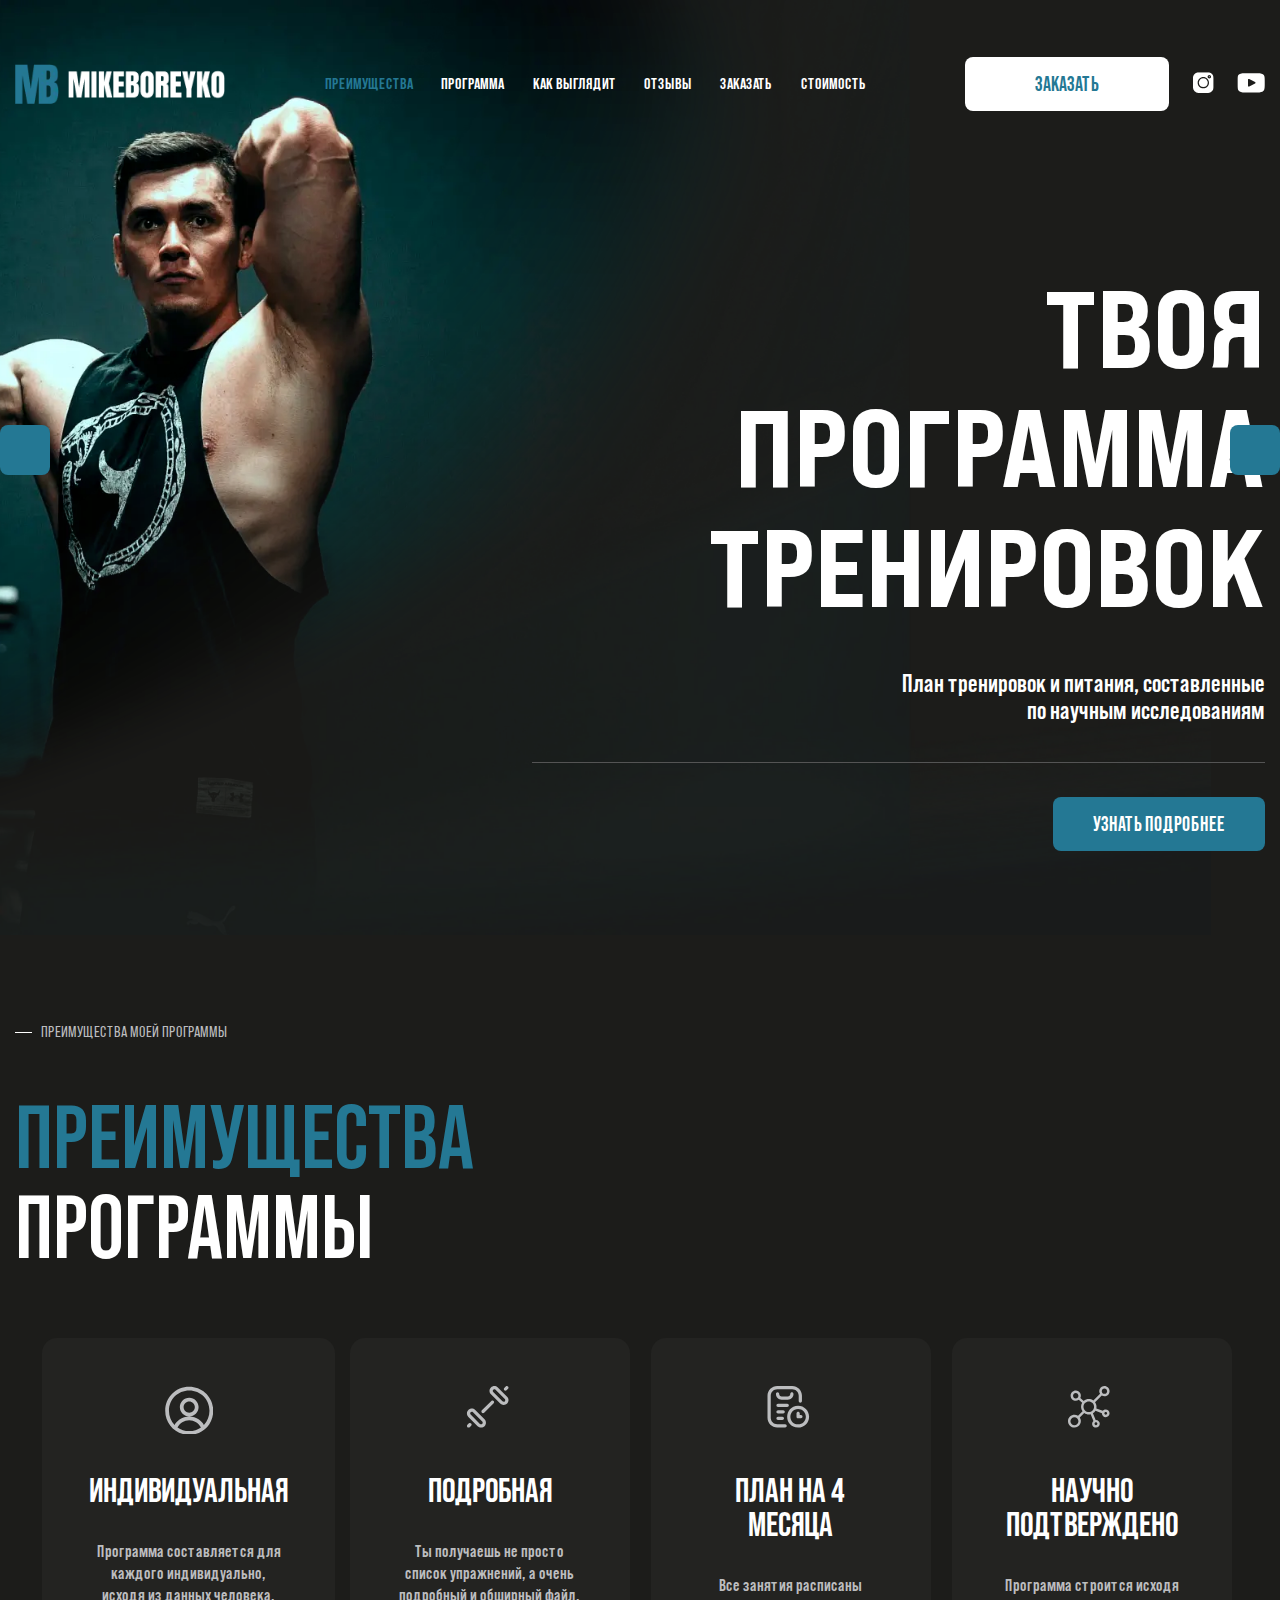
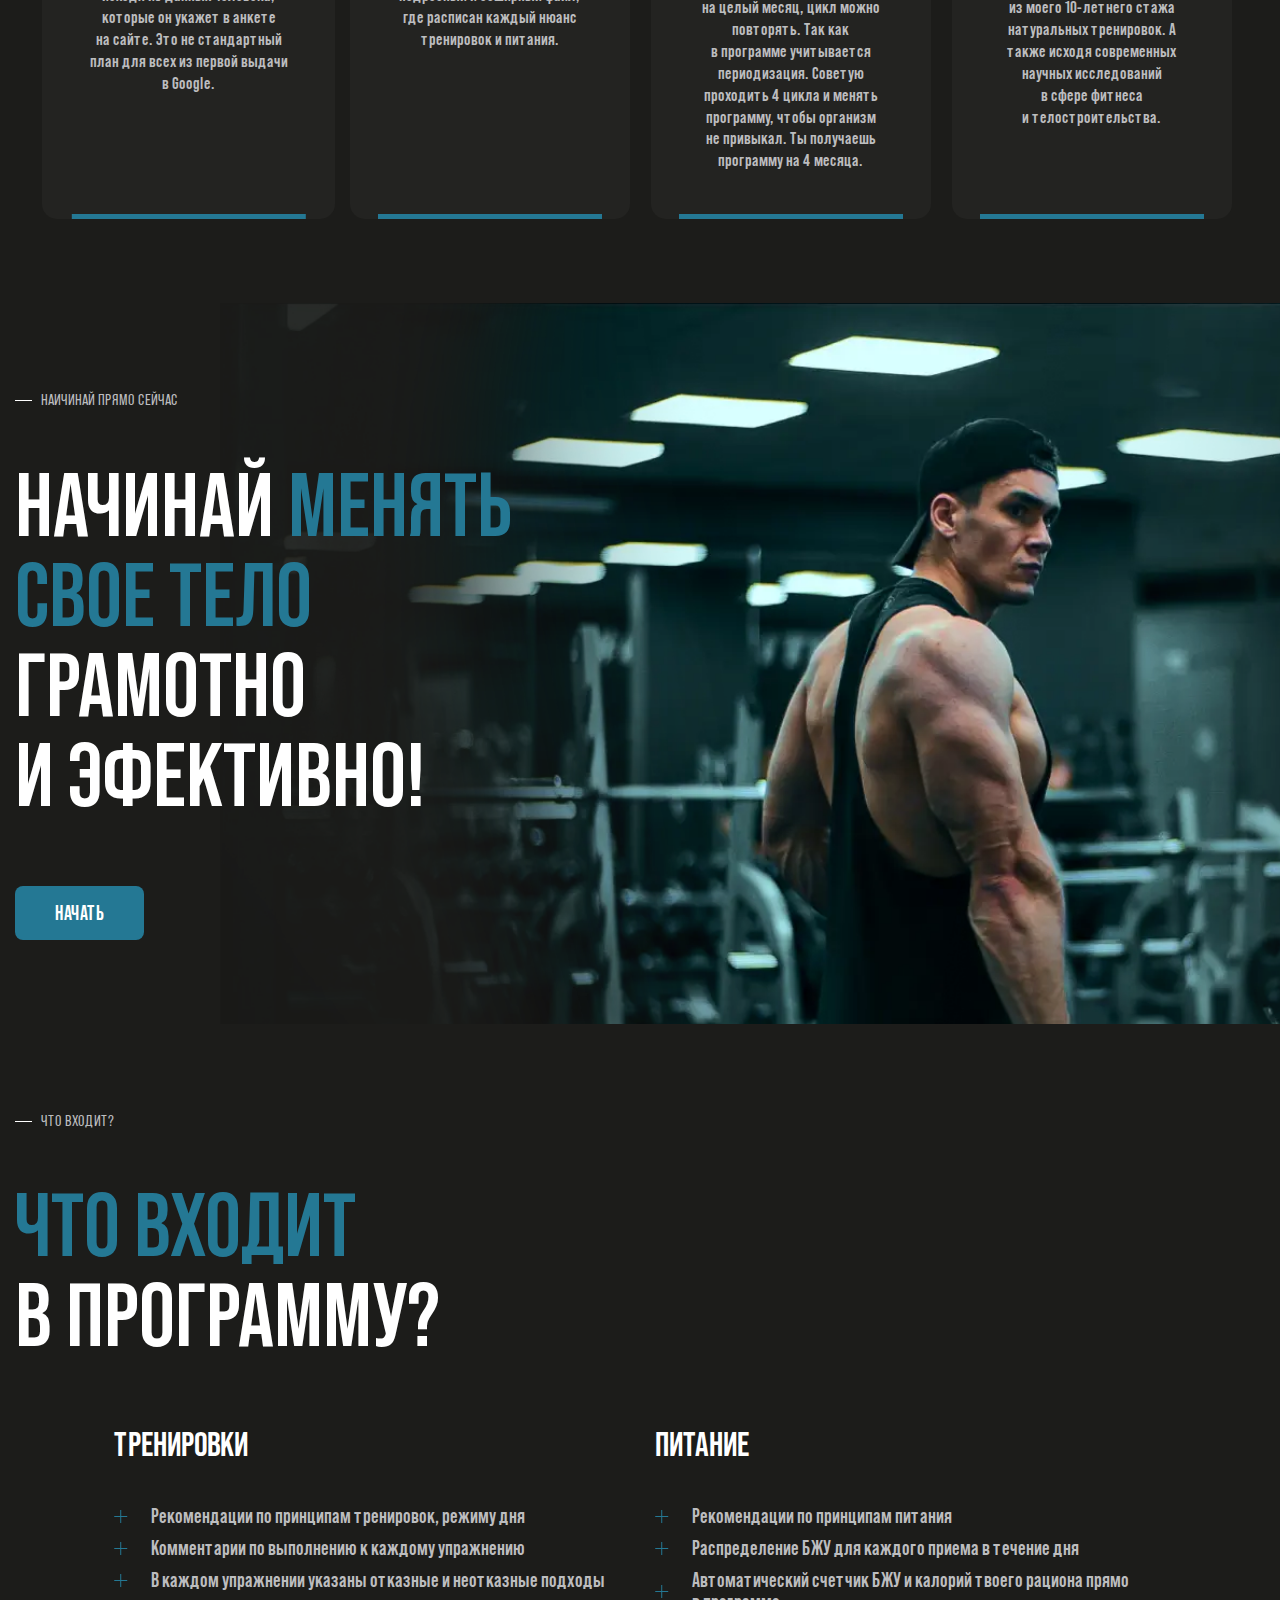
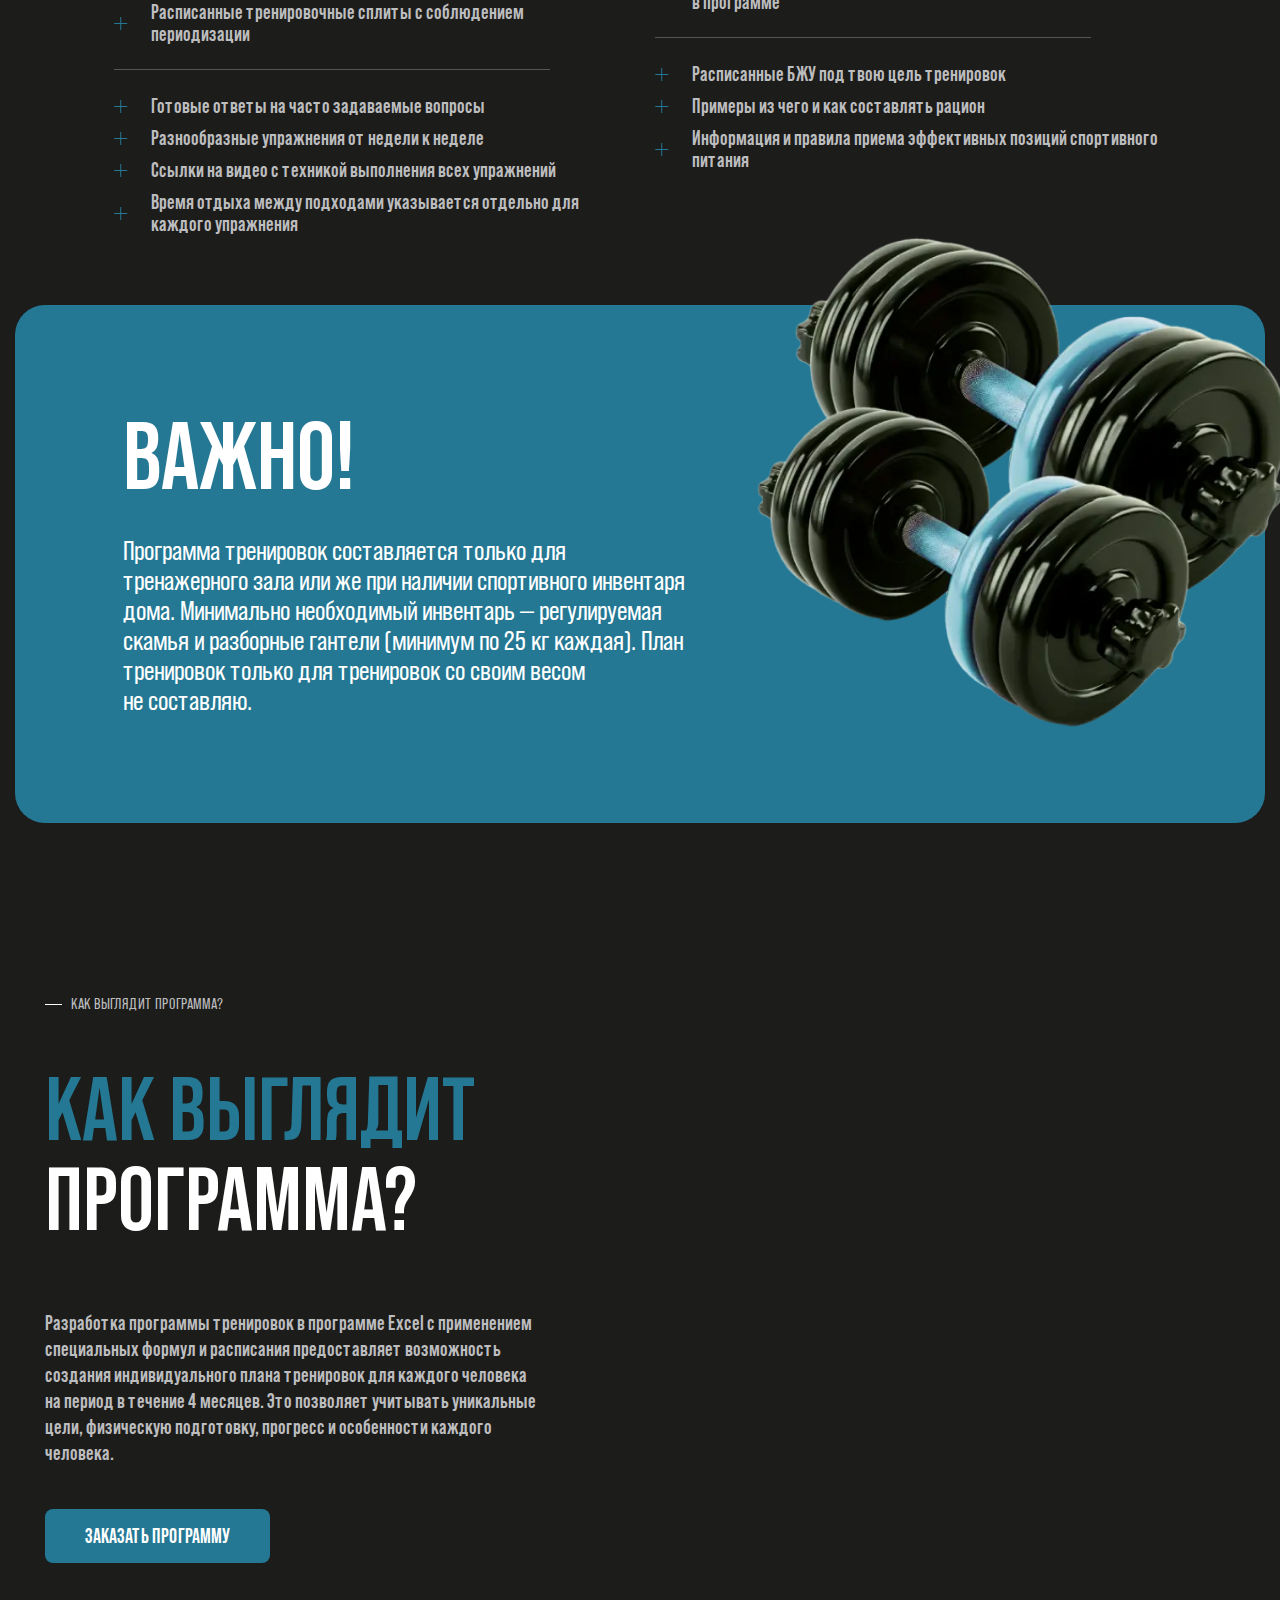
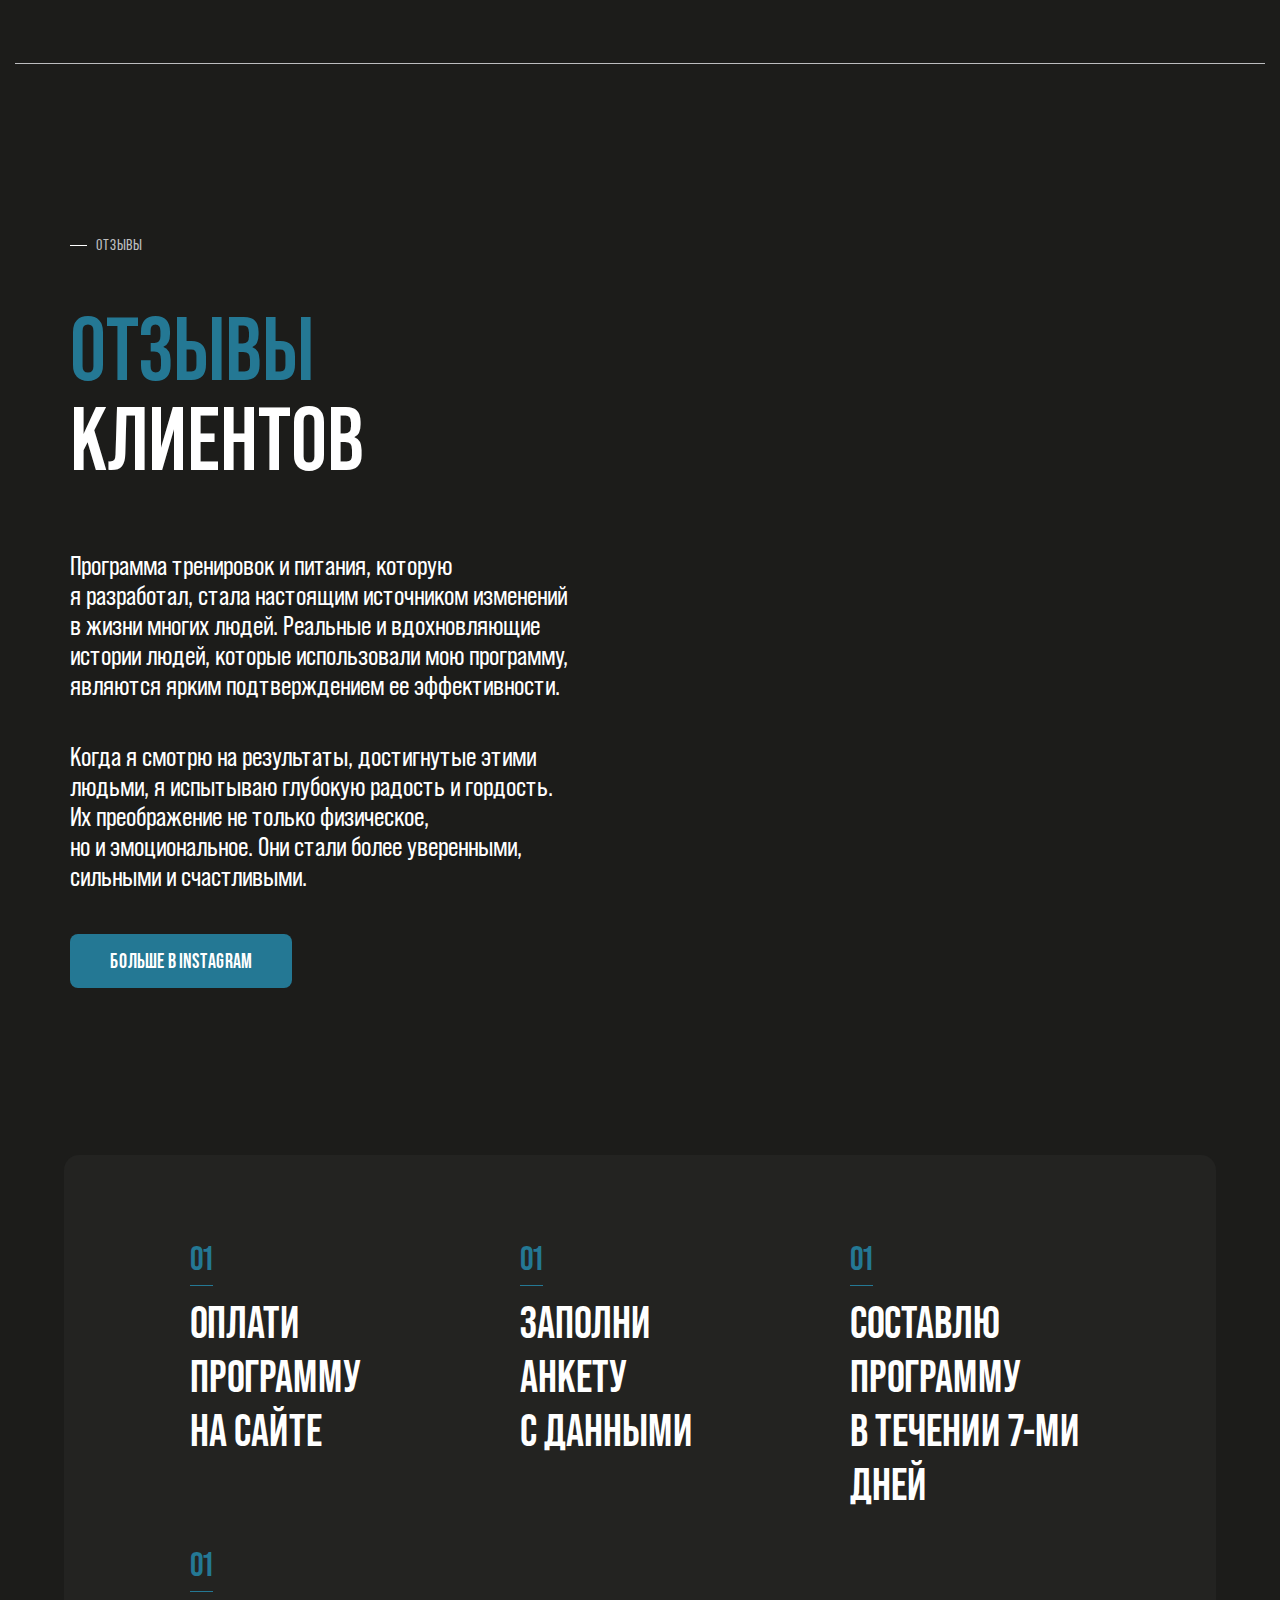
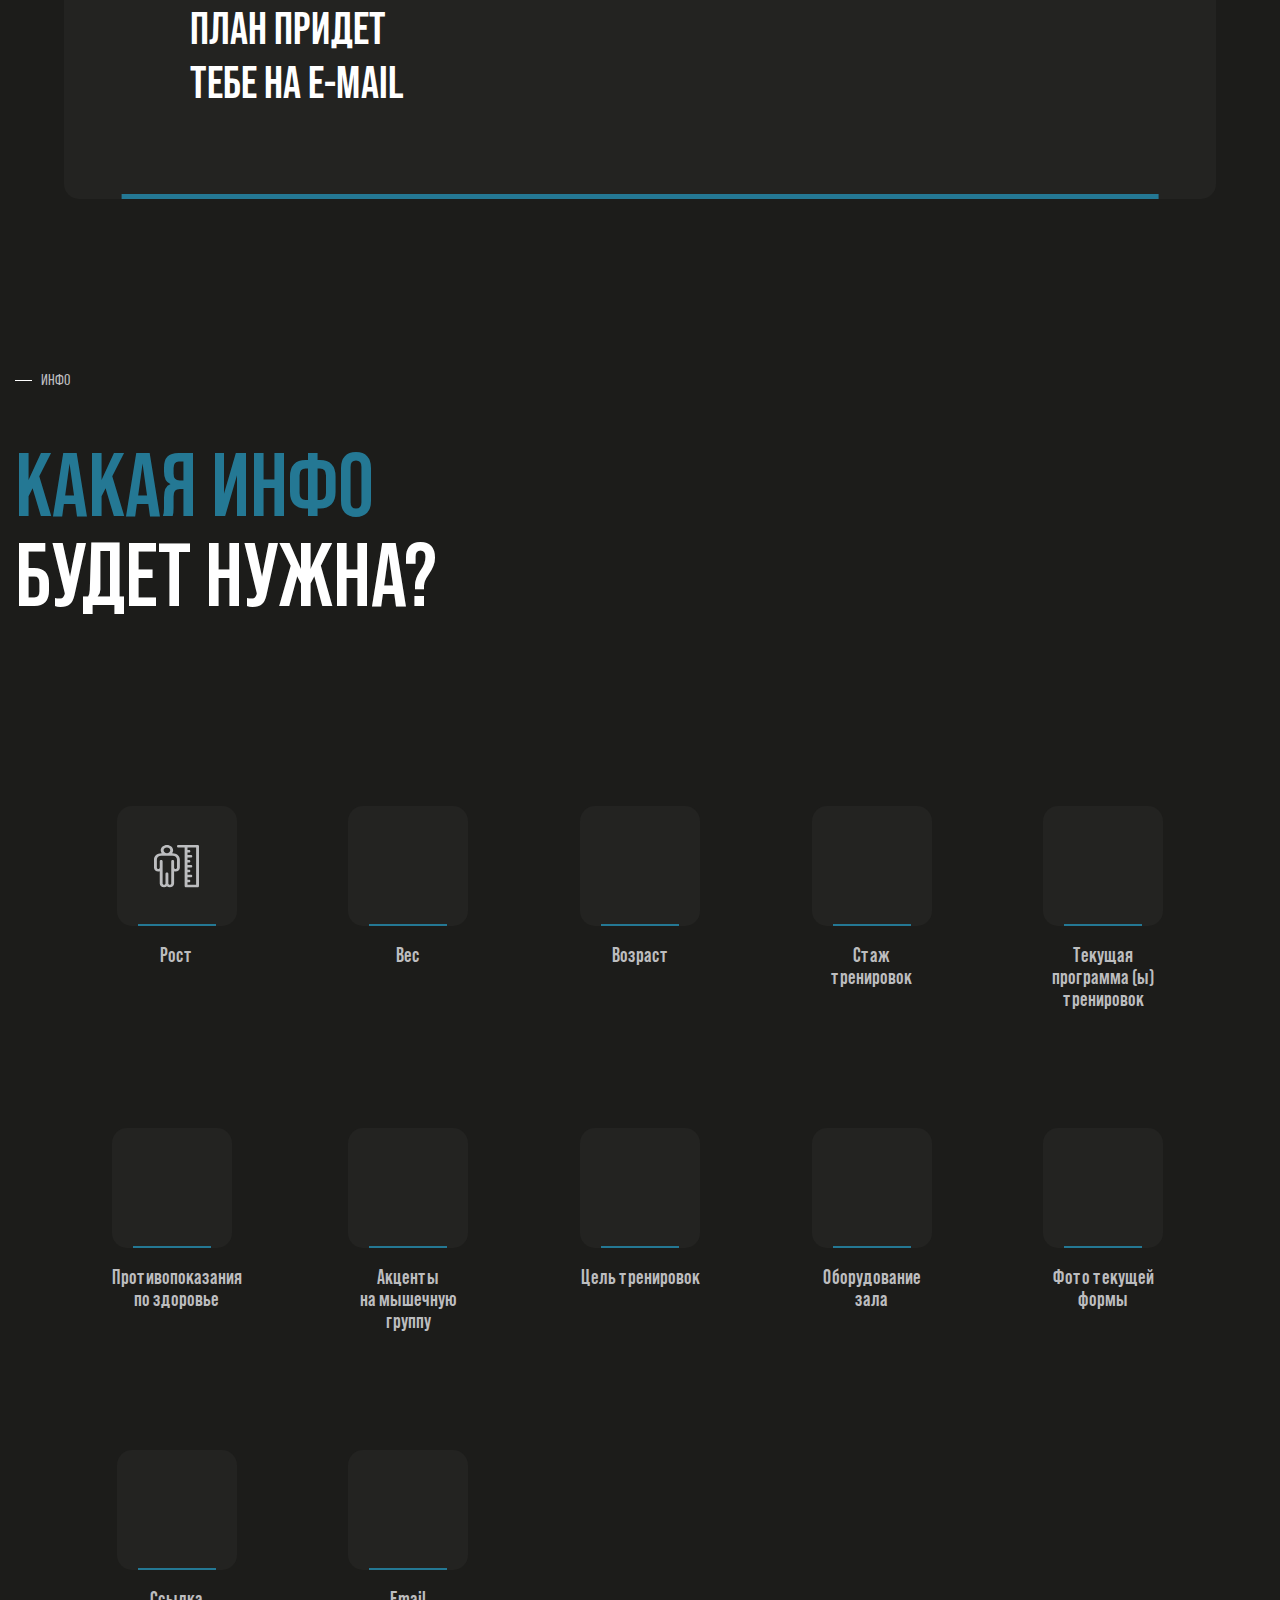
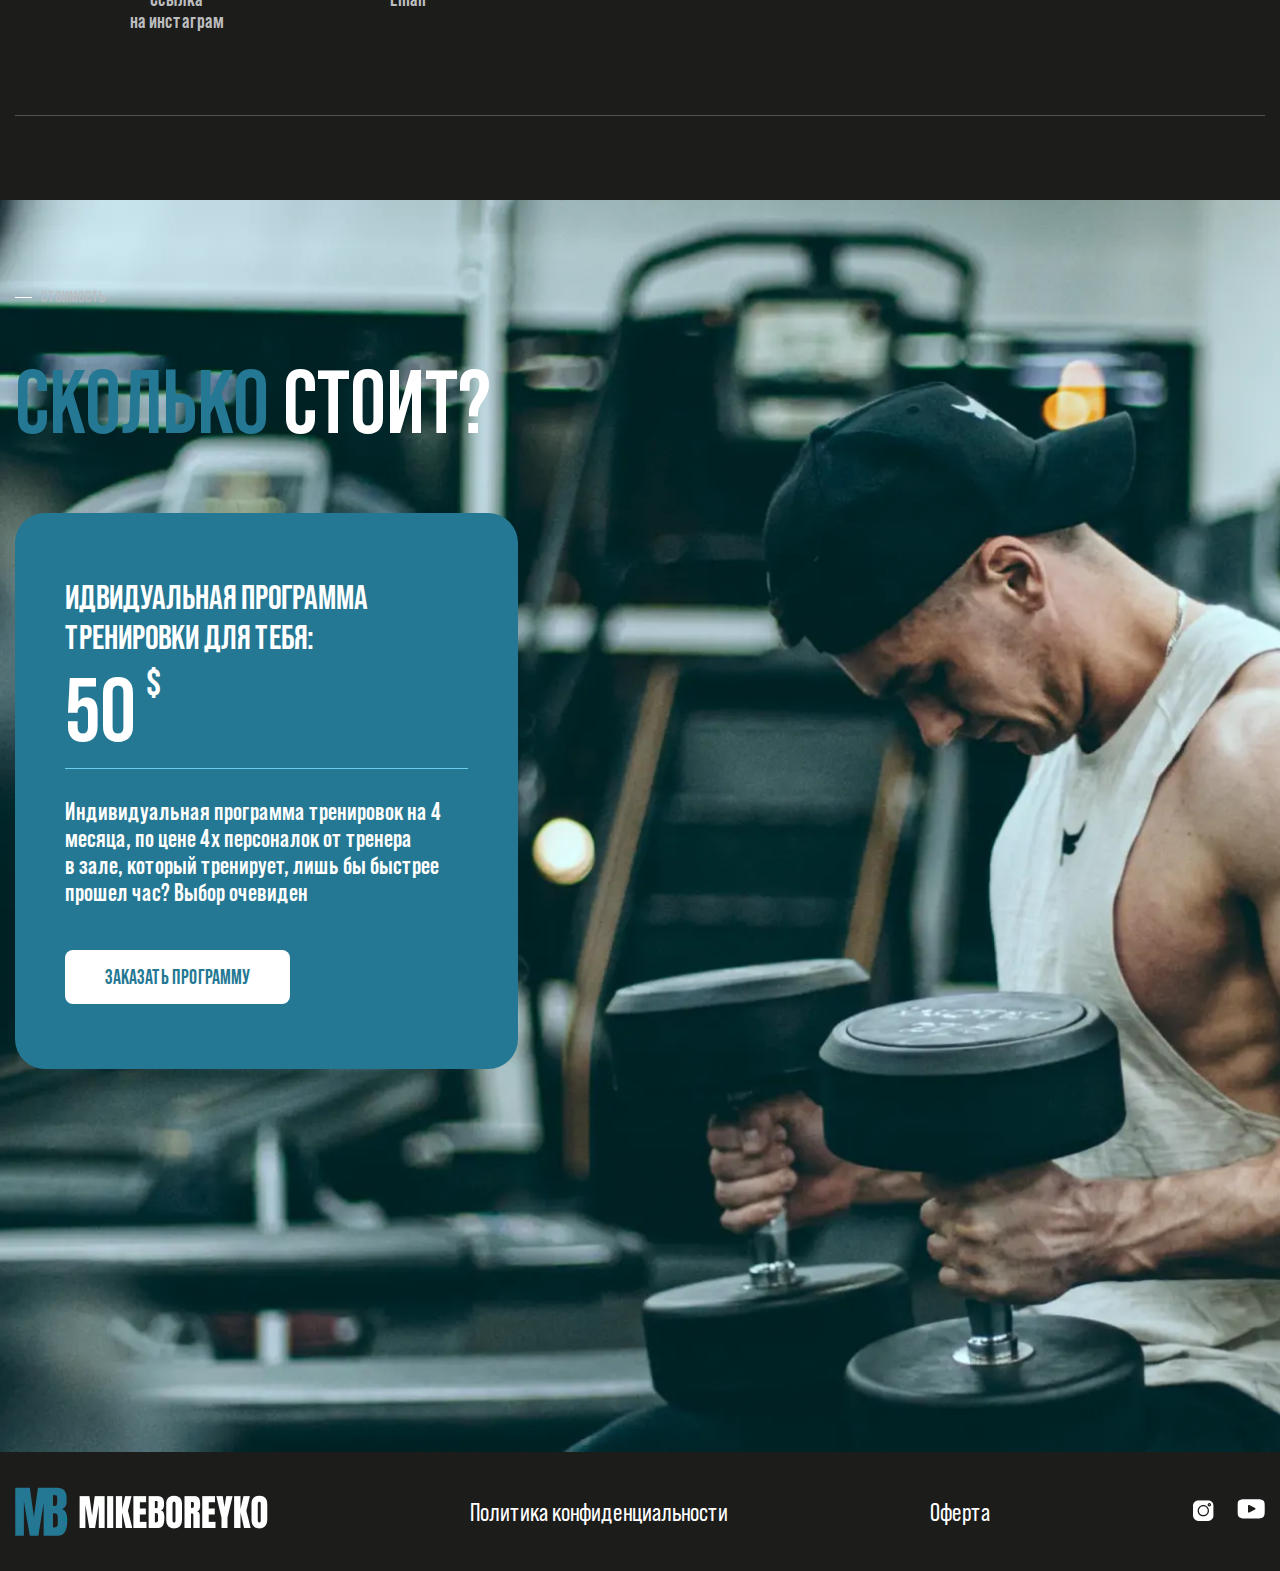
==== commit 81b242f3: "add section price" ====
--- a/docs/index.html
+++ b/docs/index.html
@@ -1,3 +1,3 @@
 <!DOCTYPE html><html lang="ru" class="page"><head><meta charset="UTF-8"><meta name="viewport" content="width=device-width,initial-scale=1"><link rel="shortcut icon" href="favicon.svg" type="image/x-icon"><meta http-equiv="X-UA-Compatible" content="ie=edge"><meta name="theme-color" content="#111111"><meta name="description" content="Сайт для продвижения услуг фитнес тренера."><title>MaxGraph New Site</title><link rel="preload" href="fonts/BebasNeuePro-Bold.woff2" as="font" type="font/woff2" crossorigin><link rel="preload" href="fonts/BebasNeuePro-ExpandedExtraBold.woff2" as="font" type="font/woff2" crossorigin><link rel="preload" href="fonts/BebasNeuePro-Regular.woff2" as="font" type="font/woff2" crossorigin><!-- <link rel="prefetch" as="style" href="https://cdn.jsdelivr.net/npm/swiper@11/swiper-bundle.min.css" />
   <link rel="stylesheet" href="https://cdn.jsdelivr.net/npm/swiper@11/swiper-bundle.min.css" /> --><link rel="preload" as="style" href="css/vendor.css"><link rel="preload" as="style" href="css/main.css"><link rel="stylesheet" href="css/vendor.css"><link rel="stylesheet" href="css/main.css"><script defer="defer" src="js/main.js"></script></head><body class="page__body"><h1 class="visually-hidden">Личный сайт Mike Boreyko</h1><div class="site-container"><header class="header"><div class="container header__container"><a href="#" class="logo"><picture><source type="image/webp" srcset="./img/logo.webp"><img src="./img/logo.png" alt="Логотип сайта Mike Boreyko"></picture></a><button class="btn-reset burger" aria-label="Открыть меню" aria-expanded="false" data-burger><span class="burger__line"></span></button><nav class="nav nav__header"><ul class="nav__list"><li class="nav__item active"><a href="#advantage" aria-label="Преимущества">Преимущества</a></li><li class="nav__item"><a href="#included" aria-label="Программа">Программа</a></li><li class="nav__item"><a href="#program-looks" aria-label="Как
-          выглядит">Как выглядит</a></li><li class="nav__item"><a href="#reviews" aria-label="Отзывы">Отзывы</a></li><li class="nav__item"><a href="#" aria-label="Заказать">Заказать</a></li><li class="nav__item"><a href="#" aria-label="Стоимость">Стоимость</a></li></ul><ul class="nav__list-link"><li class="nav__item-link btn btn--big btn--light"><a href="#" aria-label="Заказать"></a>Заказать</li><li class="nav__item-link"><a href="#" aria-label="Перейти в Instagram автора."><svg width="21" height="21" viewBox="0 0 21 21" xmlns="http://www.w3.org/2000/svg"><g clip-path="url(#clip0_1_62)"><path d="M16.3227 4.17969C16.0464 4.17969 15.8215 4.40455 15.8215 4.68086C15.8215 4.95717 16.0464 5.18203 16.3227 5.18203C16.5991 5.18203 16.8239 4.95721 16.8239 4.68086C16.8239 4.40451 16.5991 4.17969 16.3227 4.17969Z"/><path d="M10.3217 6.23877C7.87182 6.23877 5.87866 8.23193 5.87866 10.6818C5.87866 13.1317 7.87182 15.1249 10.3217 15.1249C12.7717 15.1249 14.7648 13.1318 14.7648 10.6819C14.7648 8.23197 12.7717 6.23877 10.3217 6.23877Z"/><path d="M14.9845 0.359863H5.65913C2.53868 0.359863 0 2.89854 0 6.01903V15.3443C0 18.4648 2.53868 21.0035 5.65913 21.0035H14.9845C18.105 21.0035 20.6436 18.4648 20.6436 15.3443V6.01903C20.6436 2.89854 18.105 0.359863 14.9845 0.359863ZM10.3218 16.3438C7.19966 16.3438 4.65969 13.8038 4.65969 10.6817C4.65969 7.55952 7.1997 5.01959 10.3218 5.01959C13.4439 5.01959 15.984 7.55956 15.984 10.6817C15.984 13.8038 13.4439 16.3438 10.3218 16.3438ZM16.3226 6.40118C15.374 6.40118 14.6023 5.62947 14.6023 4.68091C14.6023 3.73235 15.374 2.96059 16.3226 2.96059C17.2712 2.96059 18.0429 3.73231 18.0429 4.68087C18.0429 5.62943 17.2712 6.40118 16.3226 6.40118Z"/></g><defs><clipPath id="clip0_1_62"><rect width="20.6436" height="20.6436" transform="translate(0 0.359863)"/></clipPath></defs></svg></a></li><li class="nav__item-link"><a href="#" aria-label="Перейти на YouTube канал автора."><svg width="28" height="28" viewBox="0 0 28 28" xmlns="http://www.w3.org/2000/svg"><g clip-path="url(#clip0_1_73)"><path d="M26.7827 5.91298C25.7925 4.73597 23.9645 4.25586 20.4733 4.25586H7.80018C4.22906 4.25586 2.37002 4.76694 1.3836 6.02005C0.421875 7.24183 0.421875 9.04203 0.421875 11.5336V16.2824C0.421875 21.1093 1.56296 23.56 7.80018 23.56H20.4733C23.5009 23.56 25.1786 23.1363 26.2639 22.0976C27.3769 21.0325 27.8518 19.2933 27.8518 16.2824V11.5336C27.8518 8.90603 27.7774 7.09521 26.7827 5.91298ZM18.032 14.5636L12.2772 17.5712C12.1485 17.6385 12.0078 17.6718 11.8673 17.6718C11.7082 17.6718 11.5495 17.629 11.4089 17.5439C11.1442 17.3835 10.9825 17.0965 10.9825 16.787V10.791C10.9825 10.482 11.1437 10.1953 11.4079 10.0348C11.6722 9.87431 12.0009 9.86334 12.2752 10.0058L18.03 12.9941C18.3227 13.1461 18.5066 13.4483 18.5071 13.7781C18.5074 14.1082 18.3243 14.4109 18.032 14.5636Z"/></g><defs><clipPath id="clip0_1_73"><rect width="27.4299" height="27.4299" transform="translate(0.421875 0.192871)"/></clipPath></defs></svg></a></li></ul></nav></div></header><section class="hero"><div class="container hero__container"><hgroup class="hero__content"><h2 class="hero__title">Твоя программа тренировок</h2><p class="hero__desc">План тренировок и питания, составленные по научным исследованиям</p></hgroup><footer class="hero__footer"><a href="#" class="hero__link btn">Узнать подробнее</a></footer></div></section><section class="advantage" id="advantage"><div class="container"><hgroup><h2 class="advantage__title title">Преимущества моей программы</h2><p class="advantage__desc desc"><span>Преимущества</span> программы</p></hgroup><ul class="advantage__list"><li class="advantage__item"><h3 class="advantage__item-title">ИНДИВИДУАЛЬНАЯ</h3><p class="advantage__item-text">Программа составляется для каждого индивидуально, исходя из данных человека, которые он укажет в анкете на сайте. Это не стандартный план для всех из первой выдачи в Google.</p></li><li class="advantage__item"><h3 class="advantage__item-title">Подробная</h3><p class="advantage__item-text">Ты получаешь не просто список упражнений, а очень подробный и обширный файл, где расписан каждый нюанс тренировок и питания.</p></li><li class="advantage__item"><h3 class="advantage__item-title">План на 4 месяца</h3><p class="advantage__item-text">Все занятия расписаны на целый месяц, цикл можно повторять. Так как в программе учитывается периодизация. Советую проходить 4 цикла и менять программу, чтобы организм не привыкал. Ты получаешь программу на 4 месяца.</p></li><li class="advantage__item"><h3 class="advantage__item-title">НАУЧНО ПОДТВЕРЖДЕНО</h3><p class="advantage__item-text">Программа строится исходя из моего 10-летнего стажа натуральных тренировок. А также исходя современных научных исследований в сфере фитнеса и телостроительства.</p></li></ul></div></section><section class="start"><div class="container"><hgroup><h2 class="start__title title">Наичинай прямо сейчас</h2><p class="start__desc desc">Начинай <span>менять свое тело</span> грамотно и эфективно!</p></hgroup><footer class="start__footer"><a href="#" class="start__link btn">начать</a></footer></div></section><section class="included" id="included"><div class="container"><hgroup><h2 class="included__title title">Что входит?</h2><p class="included__desc desc"><span>Что входит</span> в программу?</p></hgroup><div class="included__wrapper"><section class="included__section section-left"><h3 class="included__section-title">ТРЕНИРОВКИ</h3><ul class="included__list"><li class="included__item">Рекомендации по принципам тренировок, режиму дня</li><li class="included__item">Комментарии по выполнению к каждому упражнению</li><li class="included__item">В каждом упражнении указаны отказные и неотказные подходы</li><li class="included__item">Расписанные тренировочные сплиты с соблюдением периодизации</li><li class="included__item">Готовые ответы на часто задаваемые вопросы</li><li class="included__item">Разнообразные упражнения от недели к неделе</li><li class="included__item">Ссылки на видео с техникой выполнения всех упражнений</li><li class="included__item">Время отдыха между подходами указывается отдельно для каждого упражнения</li></ul></section><section class="included__section section-right"><h3 class="included__section-title">ПИТАНИЕ</h3><ul class="included__list"><li class="included__item">Рекомендации по принципам питания</li><li class="included__item">Распределение БЖУ для каждого приема в течение дня</li><li class="included__item">Автоматический счетчик БЖУ и калорий твоего рациона прямо в программе</li><li class="included__item">Расписанные БЖУ под твою цель тренировок</li><li class="included__item">Примеры из чего и как составлять рацион</li><li class="included__item">Информация и правила приема эффективных позиций спортивного питания</li></ul></section></div><article class="included-article"><hgroup><h2 class="included-article__title">Важно!</h2><p class="included-article__text">Программа тренировок составляется только для тренажерного зала или же при наличии спортивного инвентаря дома. Минимально необходимый инвентарь — регулируемая скамья и разборные гантели (минимум по 25 кг каждая). План тренировок только для тренировок со своим весом не составляю.</p></hgroup></article></div></section><section class="program-looks" id="program-looks"><div class="container"><div class="program-looks__wrapper"><div class="program-looks__content-image"><img loading="lazy" src="./img/iPadPro2020.png" alt="Вариант представления программы тренировок на планшете"></div><div class="program-looks__content-text"><hgroup><h2 class="program-looks__title title">КАК ВЫГЛЯДИТ ПРОГРАММА?</h2><p class="program-looks__desc desc"><span>КАК ВЫГЛЯДИТ</span> ПРОГРАММА?</p></hgroup><p class="program-looks__text">Разработка программы тренировок в программе Excel с применением специальных формул и расписания предоставляет возможность создания индивидуального плана тренировок для каждого человека на период в течение 4 месяцев. Это позволяет учитывать уникальные цели, физическую подготовку, прогресс и особенности каждого человека.</p><a href="#" class="btn program-looks__link-btn">Заказать программу</a></div></div></div></section><section class="reviews" id="reviews"><div class="container"><div class="reviews__flex"><div class="reviews__wrapper"><hgroup><h2 class="title">Отзывы</h2><p class="desc"><span>ОТЗЫВЫ</span> КЛИЕНТОВ</p></hgroup><p class="text reviews__text">Программа тренировок и питания, которую я разработал, стала настоящим источником изменений в жизни многих людей. Реальные и вдохновляющие истории людей, которые использовали мою программу, являются ярким подтверждением ее эффективности.</p><p class="text reviews__text">Когда я смотрю на результаты, достигнутые этими людьми, я испытываю глубокую радость и гордость. Их преображение не только физическое, но и эмоциональное. Они стали более уверенными, сильными и счастливыми.</p><a href="#" class="btn">БОЛЬШЕ В INSTAGRAM</a></div><section class="slider swiper reviews__slider"><h3 class="slider__title visually-hidden">Слайдер с отзывами довольных клиентов</h3><div class="swiper-wrapper"><article class="swiper-slide"><h2 class="slide__title visually-hidden">Отзыв от Максима</h2><picture><source type="image/webp" srcset="./img/iPhone12Pro.webp"><img src="./img/iPhone12Pro.png" loading="lazy" alt="Скриншот с отзывом от Максима"></picture></article><article class="swiper-slide"><h2 class="slide__title visually-hidden">Отзыв от Ольги</h2><picture><source type="image/webp" srcset="./img/iPhone12Pro.webp"><img src="./img/iPhone12Pro.png" loading="lazy" alt="Скриншот с отзывом от Ольги"></picture></article><article class="swiper-slide"><h2 class="slide__title visually-hidden">Отзыв от представителя компании ооо рога и копыта</h2><picture><source type="image/webp" srcset="./img/iPhone12Pro.webp"><img src="./img/iPhone12Pro.png" loading="lazy" alt="Скриншот с отзывом от представителя компании ооо рога и копыт"></picture></article></div><button class="slider__btn slider__btn--prev" title="Предыдущий слайд" type="button"></button> <button class="slider__btn slider__btn--next" title="Следующий слайд" type="button"></button></section></div></div></section></div><article class="steps"><div class="container steps__container"><h2 class="steps__title visually-hidden">Шаги для получения индивидуальной программы тренировок</h2><ol class="steps__list"><li class="steps__item"><p>ОПЛАТИ ПРОГРАММУ НА САЙТЕ</p></li><li class="steps__item"><p>ЗАПОЛНИ АНКЕТУ С ДАННЫМИ</p></li><li class="steps__item"><p>СОСТАВЛЮ ПРОГРАММУ В ТЕЧЕНИИ 7-МИ ДНЕЙ</p></li><li class="steps__item"><p>ПЛАН ПРИДЕТ ТЕБЕ НА E-MAIL</p></li></ol></div></article><section class="info"><div class="container"><hgroup><h2 class="title">Инфо</h2><p class="desc"><span>Какая инфо</span> будет нужна?</p></hgroup><ul class="info__list"><li class="info__item"><div class="info__icon"></div><span class="info__text">Рост</span></li><li class="info__item"><div class="info__icon"></div><span class="info__text">Вес</span></li><li class="info__item"><div class="info__icon"></div><span class="info__text">Возраст</span></li><li class="info__item"><div class="info__icon"></div><span class="info__text">Стаж тренировок</span></li><li class="info__item"><div class="info__icon"></div><span class="info__text">Текущая программа (ы) тренировок</span></li><li class="info__item"><div class="info__icon"></div><span class="info__text">Противопоказания по здоровье</span></li><li class="info__item"><div class="info__icon"></div><span class="info__text">Акценты на мышечную группу</span></li><li class="info__item"><div class="info__icon"></div><span class="info__text">Цель тренировок</span></li><li class="info__item"><div class="info__icon"></div><span class="info__text">Оборудование зала</span></li><li class="info__item"><div class="info__icon"></div><span class="info__text">Фото текущей формы</span></li><li class="info__item"><div class="info__icon"></div><span class="info__text">Ссылка на инстаграм</span></li><li class="info__item"><div class="info__icon"></div><span class="info__text">Email</span></li></ul></div></section><footer class="footer"><div class="container footer__container"><a href="#" class="logo"><picture><source type="image/webp" srcset="./img/logo.webp"><img src="./img/logo.png" alt="Логотип сайта Mike Boreyko"></picture></a><a href="#">Политика конфиденциальности</a> <a href="#">Оферта</a><div class="nav"><ul class="nav__list-link"><li class="nav__item-link"><a href="#" aria-label="Перейти в Instagram автора."><svg width="21" height="21" viewBox="0 0 21 21" xmlns="http://www.w3.org/2000/svg"><g clip-path="url(#clip0_1_62)"><path d="M16.3227 4.17969C16.0464 4.17969 15.8215 4.40455 15.8215 4.68086C15.8215 4.95717 16.0464 5.18203 16.3227 5.18203C16.5991 5.18203 16.8239 4.95721 16.8239 4.68086C16.8239 4.40451 16.5991 4.17969 16.3227 4.17969Z"/><path d="M10.3217 6.23877C7.87182 6.23877 5.87866 8.23193 5.87866 10.6818C5.87866 13.1317 7.87182 15.1249 10.3217 15.1249C12.7717 15.1249 14.7648 13.1318 14.7648 10.6819C14.7648 8.23197 12.7717 6.23877 10.3217 6.23877Z"/><path d="M14.9845 0.359863H5.65913C2.53868 0.359863 0 2.89854 0 6.01903V15.3443C0 18.4648 2.53868 21.0035 5.65913 21.0035H14.9845C18.105 21.0035 20.6436 18.4648 20.6436 15.3443V6.01903C20.6436 2.89854 18.105 0.359863 14.9845 0.359863ZM10.3218 16.3438C7.19966 16.3438 4.65969 13.8038 4.65969 10.6817C4.65969 7.55952 7.1997 5.01959 10.3218 5.01959C13.4439 5.01959 15.984 7.55956 15.984 10.6817C15.984 13.8038 13.4439 16.3438 10.3218 16.3438ZM16.3226 6.40118C15.374 6.40118 14.6023 5.62947 14.6023 4.68091C14.6023 3.73235 15.374 2.96059 16.3226 2.96059C17.2712 2.96059 18.0429 3.73231 18.0429 4.68087C18.0429 5.62943 17.2712 6.40118 16.3226 6.40118Z"/></g><defs><clipPath id="clip0_1_62"><rect width="20.6436" height="20.6436" transform="translate(0 0.359863)"/></clipPath></defs></svg></a></li><li class="nav__item-link"><a href="#" aria-label="Перейти на YouTube канал автора."><svg width="28" height="28" viewBox="0 0 28 28" xmlns="http://www.w3.org/2000/svg"><g clip-path="url(#clip0_1_73)"><path d="M26.7827 5.91298C25.7925 4.73597 23.9645 4.25586 20.4733 4.25586H7.80018C4.22906 4.25586 2.37002 4.76694 1.3836 6.02005C0.421875 7.24183 0.421875 9.04203 0.421875 11.5336V16.2824C0.421875 21.1093 1.56296 23.56 7.80018 23.56H20.4733C23.5009 23.56 25.1786 23.1363 26.2639 22.0976C27.3769 21.0325 27.8518 19.2933 27.8518 16.2824V11.5336C27.8518 8.90603 27.7774 7.09521 26.7827 5.91298ZM18.032 14.5636L12.2772 17.5712C12.1485 17.6385 12.0078 17.6718 11.8673 17.6718C11.7082 17.6718 11.5495 17.629 11.4089 17.5439C11.1442 17.3835 10.9825 17.0965 10.9825 16.787V10.791C10.9825 10.482 11.1437 10.1953 11.4079 10.0348C11.6722 9.87431 12.0009 9.86334 12.2752 10.0058L18.03 12.9941C18.3227 13.1461 18.5066 13.4483 18.5071 13.7781C18.5074 14.1082 18.3243 14.4109 18.032 14.5636Z"/></g><defs><clipPath id="clip0_1_73"><rect width="27.4299" height="27.4299" transform="translate(0.421875 0.192871)"/></clipPath></defs></svg></a></li></ul></div></div></footer></body></html>+          выглядит">Как выглядит</a></li><li class="nav__item"><a href="#reviews" aria-label="Отзывы">Отзывы</a></li><li class="nav__item"><a href="#" aria-label="Заказать">Заказать</a></li><li class="nav__item"><a href="#" aria-label="Стоимость">Стоимость</a></li></ul><ul class="nav__list-link"><li class="nav__item-link btn btn--big btn--light"><a href="#" aria-label="Заказать"></a>Заказать</li><li class="nav__item-link"><a href="#" aria-label="Перейти в Instagram автора."><svg width="21" height="21" viewBox="0 0 21 21" xmlns="http://www.w3.org/2000/svg"><g clip-path="url(#clip0_1_62)"><path d="M16.3227 4.17969C16.0464 4.17969 15.8215 4.40455 15.8215 4.68086C15.8215 4.95717 16.0464 5.18203 16.3227 5.18203C16.5991 5.18203 16.8239 4.95721 16.8239 4.68086C16.8239 4.40451 16.5991 4.17969 16.3227 4.17969Z"/><path d="M10.3217 6.23877C7.87182 6.23877 5.87866 8.23193 5.87866 10.6818C5.87866 13.1317 7.87182 15.1249 10.3217 15.1249C12.7717 15.1249 14.7648 13.1318 14.7648 10.6819C14.7648 8.23197 12.7717 6.23877 10.3217 6.23877Z"/><path d="M14.9845 0.359863H5.65913C2.53868 0.359863 0 2.89854 0 6.01903V15.3443C0 18.4648 2.53868 21.0035 5.65913 21.0035H14.9845C18.105 21.0035 20.6436 18.4648 20.6436 15.3443V6.01903C20.6436 2.89854 18.105 0.359863 14.9845 0.359863ZM10.3218 16.3438C7.19966 16.3438 4.65969 13.8038 4.65969 10.6817C4.65969 7.55952 7.1997 5.01959 10.3218 5.01959C13.4439 5.01959 15.984 7.55956 15.984 10.6817C15.984 13.8038 13.4439 16.3438 10.3218 16.3438ZM16.3226 6.40118C15.374 6.40118 14.6023 5.62947 14.6023 4.68091C14.6023 3.73235 15.374 2.96059 16.3226 2.96059C17.2712 2.96059 18.0429 3.73231 18.0429 4.68087C18.0429 5.62943 17.2712 6.40118 16.3226 6.40118Z"/></g><defs><clipPath id="clip0_1_62"><rect width="20.6436" height="20.6436" transform="translate(0 0.359863)"/></clipPath></defs></svg></a></li><li class="nav__item-link"><a href="#" aria-label="Перейти на YouTube канал автора."><svg width="28" height="28" viewBox="0 0 28 28" xmlns="http://www.w3.org/2000/svg"><g clip-path="url(#clip0_1_73)"><path d="M26.7827 5.91298C25.7925 4.73597 23.9645 4.25586 20.4733 4.25586H7.80018C4.22906 4.25586 2.37002 4.76694 1.3836 6.02005C0.421875 7.24183 0.421875 9.04203 0.421875 11.5336V16.2824C0.421875 21.1093 1.56296 23.56 7.80018 23.56H20.4733C23.5009 23.56 25.1786 23.1363 26.2639 22.0976C27.3769 21.0325 27.8518 19.2933 27.8518 16.2824V11.5336C27.8518 8.90603 27.7774 7.09521 26.7827 5.91298ZM18.032 14.5636L12.2772 17.5712C12.1485 17.6385 12.0078 17.6718 11.8673 17.6718C11.7082 17.6718 11.5495 17.629 11.4089 17.5439C11.1442 17.3835 10.9825 17.0965 10.9825 16.787V10.791C10.9825 10.482 11.1437 10.1953 11.4079 10.0348C11.6722 9.87431 12.0009 9.86334 12.2752 10.0058L18.03 12.9941C18.3227 13.1461 18.5066 13.4483 18.5071 13.7781C18.5074 14.1082 18.3243 14.4109 18.032 14.5636Z"/></g><defs><clipPath id="clip0_1_73"><rect width="27.4299" height="27.4299" transform="translate(0.421875 0.192871)"/></clipPath></defs></svg></a></li></ul></nav></div></header><section class="hero"><div class="container hero__container"><hgroup class="hero__content"><h2 class="hero__title">Твоя программа тренировок</h2><p class="hero__desc">План тренировок и питания, составленные по научным исследованиям</p></hgroup><footer class="hero__footer"><a href="#" class="hero__link btn">Узнать подробнее</a></footer></div></section><section class="advantage" id="advantage"><div class="container"><hgroup><h2 class="advantage__title title">Преимущества моей программы</h2><p class="advantage__desc desc"><span>Преимущества</span> программы</p></hgroup><ul class="advantage__list"><li class="advantage__item"><h3 class="advantage__item-title">ИНДИВИДУАЛЬНАЯ</h3><p class="advantage__item-text">Программа составляется для каждого индивидуально, исходя из данных человека, которые он укажет в анкете на сайте. Это не стандартный план для всех из первой выдачи в Google.</p></li><li class="advantage__item"><h3 class="advantage__item-title">Подробная</h3><p class="advantage__item-text">Ты получаешь не просто список упражнений, а очень подробный и обширный файл, где расписан каждый нюанс тренировок и питания.</p></li><li class="advantage__item"><h3 class="advantage__item-title">План на 4 месяца</h3><p class="advantage__item-text">Все занятия расписаны на целый месяц, цикл можно повторять. Так как в программе учитывается периодизация. Советую проходить 4 цикла и менять программу, чтобы организм не привыкал. Ты получаешь программу на 4 месяца.</p></li><li class="advantage__item"><h3 class="advantage__item-title">НАУЧНО ПОДТВЕРЖДЕНО</h3><p class="advantage__item-text">Программа строится исходя из моего 10-летнего стажа натуральных тренировок. А также исходя современных научных исследований в сфере фитнеса и телостроительства.</p></li></ul></div></section><section class="start"><div class="container"><hgroup><h2 class="start__title title">Наичинай прямо сейчас</h2><p class="start__desc desc">Начинай <span>менять свое тело</span> грамотно и эфективно!</p></hgroup><footer class="start__footer"><a href="#" class="start__link btn">начать</a></footer></div></section><section class="included" id="included"><div class="container"><hgroup><h2 class="included__title title">Что входит?</h2><p class="included__desc desc"><span>Что входит</span> в программу?</p></hgroup><div class="included__wrapper"><section class="included__section section-left"><h3 class="included__section-title">ТРЕНИРОВКИ</h3><ul class="included__list"><li class="included__item">Рекомендации по принципам тренировок, режиму дня</li><li class="included__item">Комментарии по выполнению к каждому упражнению</li><li class="included__item">В каждом упражнении указаны отказные и неотказные подходы</li><li class="included__item">Расписанные тренировочные сплиты с соблюдением периодизации</li><li class="included__item">Готовые ответы на часто задаваемые вопросы</li><li class="included__item">Разнообразные упражнения от недели к неделе</li><li class="included__item">Ссылки на видео с техникой выполнения всех упражнений</li><li class="included__item">Время отдыха между подходами указывается отдельно для каждого упражнения</li></ul></section><section class="included__section section-right"><h3 class="included__section-title">ПИТАНИЕ</h3><ul class="included__list"><li class="included__item">Рекомендации по принципам питания</li><li class="included__item">Распределение БЖУ для каждого приема в течение дня</li><li class="included__item">Автоматический счетчик БЖУ и калорий твоего рациона прямо в программе</li><li class="included__item">Расписанные БЖУ под твою цель тренировок</li><li class="included__item">Примеры из чего и как составлять рацион</li><li class="included__item">Информация и правила приема эффективных позиций спортивного питания</li></ul></section></div><article class="included-article"><hgroup><h2 class="included-article__title">Важно!</h2><p class="included-article__text">Программа тренировок составляется только для тренажерного зала или же при наличии спортивного инвентаря дома. Минимально необходимый инвентарь — регулируемая скамья и разборные гантели (минимум по 25 кг каждая). План тренировок только для тренировок со своим весом не составляю.</p></hgroup></article></div></section><section class="program-looks" id="program-looks"><div class="container"><div class="program-looks__wrapper"><div class="program-looks__content-image"><img loading="lazy" src="./img/iPadPro2020.png" alt="Вариант представления программы тренировок на планшете"></div><div class="program-looks__content-text"><hgroup><h2 class="program-looks__title title">КАК ВЫГЛЯДИТ ПРОГРАММА?</h2><p class="program-looks__desc desc"><span>КАК ВЫГЛЯДИТ</span> ПРОГРАММА?</p></hgroup><p class="program-looks__text">Разработка программы тренировок в программе Excel с применением специальных формул и расписания предоставляет возможность создания индивидуального плана тренировок для каждого человека на период в течение 4 месяцев. Это позволяет учитывать уникальные цели, физическую подготовку, прогресс и особенности каждого человека.</p><a href="#" class="btn program-looks__link-btn">Заказать программу</a></div></div></div></section><section class="reviews" id="reviews"><div class="container"><div class="reviews__flex"><div class="reviews__wrapper"><hgroup><h2 class="title">Отзывы</h2><p class="desc"><span>ОТЗЫВЫ</span> КЛИЕНТОВ</p></hgroup><p class="text reviews__text">Программа тренировок и питания, которую я разработал, стала настоящим источником изменений в жизни многих людей. Реальные и вдохновляющие истории людей, которые использовали мою программу, являются ярким подтверждением ее эффективности.</p><p class="text reviews__text">Когда я смотрю на результаты, достигнутые этими людьми, я испытываю глубокую радость и гордость. Их преображение не только физическое, но и эмоциональное. Они стали более уверенными, сильными и счастливыми.</p><a href="#" class="btn">БОЛЬШЕ В INSTAGRAM</a></div><section class="slider swiper reviews__slider"><h3 class="slider__title visually-hidden">Слайдер с отзывами довольных клиентов</h3><div class="swiper-wrapper"><article class="swiper-slide"><h2 class="slide__title visually-hidden">Отзыв от Максима</h2><picture><source type="image/webp" srcset="./img/iPhone12Pro.webp"><img src="./img/iPhone12Pro.png" loading="lazy" alt="Скриншот с отзывом от Максима"></picture></article><article class="swiper-slide"><h2 class="slide__title visually-hidden">Отзыв от Ольги</h2><picture><source type="image/webp" srcset="./img/iPhone12Pro.webp"><img src="./img/iPhone12Pro.png" loading="lazy" alt="Скриншот с отзывом от Ольги"></picture></article><article class="swiper-slide"><h2 class="slide__title visually-hidden">Отзыв от представителя компании ооо рога и копыта</h2><picture><source type="image/webp" srcset="./img/iPhone12Pro.webp"><img src="./img/iPhone12Pro.png" loading="lazy" alt="Скриншот с отзывом от представителя компании ооо рога и копыт"></picture></article></div><button class="slider__btn slider__btn--prev" title="Предыдущий слайд" type="button"></button> <button class="slider__btn slider__btn--next" title="Следующий слайд" type="button"></button></section></div></div></section></div><article class="steps"><div class="container steps__container"><h2 class="steps__title visually-hidden">Шаги для получения индивидуальной программы тренировок</h2><ol class="steps__list"><li class="steps__item"><p>ОПЛАТИ ПРОГРАММУ НА САЙТЕ</p></li><li class="steps__item"><p>ЗАПОЛНИ АНКЕТУ С ДАННЫМИ</p></li><li class="steps__item"><p>СОСТАВЛЮ ПРОГРАММУ В ТЕЧЕНИИ 7-МИ ДНЕЙ</p></li><li class="steps__item"><p>ПЛАН ПРИДЕТ ТЕБЕ НА E-MAIL</p></li></ol></div></article><section class="info"><div class="container"><hgroup><h2 class="title">Инфо</h2><p class="desc"><span>Какая инфо</span> будет нужна?</p></hgroup><ul class="info__list"><li class="info__item"><div class="info__icon"></div><span class="info__text">Рост</span></li><li class="info__item"><div class="info__icon"></div><span class="info__text">Вес</span></li><li class="info__item"><div class="info__icon"></div><span class="info__text">Возраст</span></li><li class="info__item"><div class="info__icon"></div><span class="info__text">Стаж тренировок</span></li><li class="info__item"><div class="info__icon"></div><span class="info__text">Текущая программа (ы) тренировок</span></li><li class="info__item"><div class="info__icon"></div><span class="info__text">Противопоказания по здоровье</span></li><li class="info__item"><div class="info__icon"></div><span class="info__text">Акценты на мышечную группу</span></li><li class="info__item"><div class="info__icon"></div><span class="info__text">Цель тренировок</span></li><li class="info__item"><div class="info__icon"></div><span class="info__text">Оборудование зала</span></li><li class="info__item"><div class="info__icon"></div><span class="info__text">Фото текущей формы</span></li><li class="info__item"><div class="info__icon"></div><span class="info__text">Ссылка на инстаграм</span></li><li class="info__item"><div class="info__icon"></div><span class="info__text">Email</span></li></ul></div></section><section class="price"><div class="container"><hgroup><h2 class="title">Стоимость</h2><p class="desc"><span>Сколько</span> Стоит?</p></hgroup><div class="price__content"><h3 class="price__content-title">ИДВИДУАЛЬНАЯ ПРОГРАММА ТРЕНИРОВКИ ДЛЯ ТЕБЯ:</h3><div class="price__number"><p>50<span>$</span></p></div><p class="price__text">Индивидуальная программа тренировок на 4 месяца, по цене 4х персоналок от тренера в зале, который тренирует, лишь бы быстрее прошел час? Выбор очевиден</p><button class="btn btn--light btn-reset" type="button">Заказать программу</button></div></div></section><footer class="footer"><div class="container footer__container"><a href="#" class="logo"><picture><source type="image/webp" srcset="./img/logo.webp"><img src="./img/logo.png" alt="Логотип сайта Mike Boreyko"></picture></a><a href="#">Политика конфиденциальности</a> <a href="#">Оферта</a><div class="nav"><ul class="nav__list-link"><li class="nav__item-link"><a href="#" aria-label="Перейти в Instagram автора."><svg width="21" height="21" viewBox="0 0 21 21" xmlns="http://www.w3.org/2000/svg"><g clip-path="url(#clip0_1_62)"><path d="M16.3227 4.17969C16.0464 4.17969 15.8215 4.40455 15.8215 4.68086C15.8215 4.95717 16.0464 5.18203 16.3227 5.18203C16.5991 5.18203 16.8239 4.95721 16.8239 4.68086C16.8239 4.40451 16.5991 4.17969 16.3227 4.17969Z"/><path d="M10.3217 6.23877C7.87182 6.23877 5.87866 8.23193 5.87866 10.6818C5.87866 13.1317 7.87182 15.1249 10.3217 15.1249C12.7717 15.1249 14.7648 13.1318 14.7648 10.6819C14.7648 8.23197 12.7717 6.23877 10.3217 6.23877Z"/><path d="M14.9845 0.359863H5.65913C2.53868 0.359863 0 2.89854 0 6.01903V15.3443C0 18.4648 2.53868 21.0035 5.65913 21.0035H14.9845C18.105 21.0035 20.6436 18.4648 20.6436 15.3443V6.01903C20.6436 2.89854 18.105 0.359863 14.9845 0.359863ZM10.3218 16.3438C7.19966 16.3438 4.65969 13.8038 4.65969 10.6817C4.65969 7.55952 7.1997 5.01959 10.3218 5.01959C13.4439 5.01959 15.984 7.55956 15.984 10.6817C15.984 13.8038 13.4439 16.3438 10.3218 16.3438ZM16.3226 6.40118C15.374 6.40118 14.6023 5.62947 14.6023 4.68091C14.6023 3.73235 15.374 2.96059 16.3226 2.96059C17.2712 2.96059 18.0429 3.73231 18.0429 4.68087C18.0429 5.62943 17.2712 6.40118 16.3226 6.40118Z"/></g><defs><clipPath id="clip0_1_62"><rect width="20.6436" height="20.6436" transform="translate(0 0.359863)"/></clipPath></defs></svg></a></li><li class="nav__item-link"><a href="#" aria-label="Перейти на YouTube канал автора."><svg width="28" height="28" viewBox="0 0 28 28" xmlns="http://www.w3.org/2000/svg"><g clip-path="url(#clip0_1_73)"><path d="M26.7827 5.91298C25.7925 4.73597 23.9645 4.25586 20.4733 4.25586H7.80018C4.22906 4.25586 2.37002 4.76694 1.3836 6.02005C0.421875 7.24183 0.421875 9.04203 0.421875 11.5336V16.2824C0.421875 21.1093 1.56296 23.56 7.80018 23.56H20.4733C23.5009 23.56 25.1786 23.1363 26.2639 22.0976C27.3769 21.0325 27.8518 19.2933 27.8518 16.2824V11.5336C27.8518 8.90603 27.7774 7.09521 26.7827 5.91298ZM18.032 14.5636L12.2772 17.5712C12.1485 17.6385 12.0078 17.6718 11.8673 17.6718C11.7082 17.6718 11.5495 17.629 11.4089 17.5439C11.1442 17.3835 10.9825 17.0965 10.9825 16.787V10.791C10.9825 10.482 11.1437 10.1953 11.4079 10.0348C11.6722 9.87431 12.0009 9.86334 12.2752 10.0058L18.03 12.9941C18.3227 13.1461 18.5066 13.4483 18.5071 13.7781C18.5074 14.1082 18.3243 14.4109 18.032 14.5636Z"/></g><defs><clipPath id="clip0_1_73"><rect width="27.4299" height="27.4299" transform="translate(0.421875 0.192871)"/></clipPath></defs></svg></a></li></ul></div></div></footer></body></html>--- a/docs/css/main.css
+++ b/docs/css/main.css
@@ -1 +1 @@
-a,abbr,acronym,address,applet,article,aside,audio,b,big,blockquote,body,canvas,caption,center,cite,code,dd,del,details,dfn,div,dl,dt,em,embed,fieldset,figcaption,figure,footer,form,h1,h2,h3,h4,h5,h6,header,hgroup,html,i,iframe,img,ins,kbd,label,legend,li,main,mark,menu,nav,object,ol,output,p,pre,q,ruby,s,samp,section,small,span,strike,strong,sub,summary,sup,table,tbody,td,tfoot,th,thead,time,tr,tt,u,ul,var,video{margin:0;padding:0;border:0;font-size:100%;font:inherit;vertical-align:baseline}article,aside,details,figcaption,figure,footer,header,hgroup,main,menu,nav,section{display:block}[hidden]{display:none}body{line-height:1}menu,ol,ul{list-style:none}blockquote,q{quotes:none}blockquote:after,blockquote:before,q:after,q:before{content:"";content:none}table{border-collapse:collapse;border-spacing:0}:root{--font-family:BebasNeuePro,sans-serif;--content-width:1410px;--container-offset:15px;--container-width:calc(var(--content-width) + (var(--container-offset) * 2));--title-font-size:clamp(3rem, 10 * (1vw + 1vh) / 2, 9rem);--p-bottom-desc:clamp(3.2rem, 2.057rem + 3.571vw, 7.2rem);--text-color:#bcbdbf;--light-color:#fff;--second-dark:#545454;--third-dark:#232321;--bg-page:#1c1c1a;--accent-color:#247894;--p-top-section:clamp(4.5rem, 3.214rem + 4.018vw, 9rem)}.custom-checkbox__field:checked+.custom-checkbox__content::after{opacity:1}.custom-checkbox__field:focus+.custom-checkbox__content::before{outline:red solid 2px;outline-offset:2px}.custom-checkbox__field:disabled+.custom-checkbox__content{opacity:.4;pointer-events:none}@font-face{font-family:BebasNeuePro;src:url(../fonts/BebasNeuePro-Bold.woff2) format("woff2");font-weight:700;font-display:swap;font-style:normal}@font-face{font-family:BebasNeuePro;src:url(../fonts/BebasNeuePro-ExpandedExtraBold.woff2) format("woff2");font-weight:800;font-display:swap;font-style:normal}@font-face{font-family:BebasNeuePro;src:url(../fonts/BebasNeuePro-Regular.woff2) format("woff2");font-weight:400;font-display:swap;font-style:normal}html{-webkit-box-sizing:border-box;box-sizing:border-box;font-size:10px;color:var(--text-color);scroll-behavior:smooth}*,::after,::before{-webkit-box-sizing:inherit;box-sizing:inherit}.page{height:100%;font-family:var(--font-family,sans-serif);-webkit-text-size-adjust:100%;background-color:var(--bg-page)}.page__body{margin:0;min-width:320px;min-height:100%;font-size:1rem}img{height:auto;max-width:100%;-o-object-fit:cover;object-fit:cover}a{text-decoration:none;color:inherit}.site-container{overflow:hidden}.is-hidden{display:none!important}.btn-reset{border:none;padding:0;background-color:transparent;cursor:pointer}.list-reset{list-style:none;margin:0;padding:0}.input-reset{-webkit-appearance:none;-moz-appearance:none;appearance:none;border:none;border-radius:0;background-color:#fff}.input-reset::-webkit-search-cancel-button,.input-reset::-webkit-search-decoration,.input-reset::-webkit-search-results-button,.input-reset::-webkit-search-results-decoration{display:none}.visually-hidden{position:absolute;overflow:hidden;margin:-1px;border:0;padding:0;width:1px;height:1px;clip:rect(0 0 0 0)}.container{margin:0 auto;padding:0 var(--container-offset);max-width:var(--container-width)}.js-focus-visible :focus:not(.focus-visible){outline:0}.centered{text-align:center}.dis-scroll{position:fixed;left:0;top:0;overflow:hidden;width:100%;height:100vh;-ms-scroll-chaining:none;overscroll-behavior:none}.page--ios .dis-scroll{position:relative}.title{font-size:1.6rem;font-weight:400;line-height:168.75%;text-transform:uppercase;margin-bottom:clamp(2.5rem,1.786rem + 2.232vw,5rem);position:relative;display:inline-block;padding-left:26px}.title::after{content:"";width:17px;height:1px;background-color:var(--light-color);position:absolute;left:0;top:50%}.desc{max-width:50rem;color:var(--light-color);font-size:var(--title-font-size);font-weight:700;line-height:100%;text-transform:uppercase;padding-bottom:var(--p-bottom-desc)}.desc span{color:var(--accent-color)}.text{color:var(--light-color);font-size:2.8rem;font-weight:400;line-height:107.143%;margin-bottom:4.2rem}.nav__list,.nav__list-link{display:-webkit-box;display:-ms-flexbox;display:flex;-webkit-box-align:center;-ms-flex-align:center;align-items:center;gap:clamp(2rem,-10.5rem + 10.417vw,4.5rem);list-style:none}.nav__list-link{gap:clamp(2rem,-3rem + 4.167vw,3rem)}.nav__item,.nav__item-link{color:var(--light-color);font-size:1.6rem;font-weight:700;line-height:187.501%;text-transform:uppercase;-webkit-transition:color .2s ease-in;transition:color .2s ease-in}.nav__item path,.nav__item-link path{fill:var(--light-color);-webkit-transition:fill .2s ease-in;transition:fill .2s ease-in}.nav__item-link:active,.nav__item-link:hover,.nav__item:active,.nav__item:hover{color:var(--accent-color);opacity:.75}.nav__item-link:active path,.nav__item-link:hover path,.nav__item:active path,.nav__item:hover path{fill:var(--accent-color)}.nav__item-link.active,.nav__item.active{color:var(--accent-color)}.nav__item-link{line-height:normal}@media (max-width:1100px){.nav__item-link{display:none}}@media (min-width:1110px){.nav__list{margin:0 auto}}.btn{border-radius:8px;cursor:pointer;-webkit-transition:.2s ease-in;transition:.2s ease-in;color:var(--light-color);font-size:2rem;font-weight:700;line-height:70%;text-transform:uppercase;background-color:var(--accent-color);padding:2rem 4rem;display:inline-block}.btn:active,.btn:hover{opacity:.75}.btn--big{padding:20px 70px;font-size:20px;font-weight:700;line-height:70%;text-transform:uppercase}.btn--light{background-color:var(--light-color);color:var(--accent-color)}.btn--light:active,.btn--light:hover{background-color:var(--accent-color);color:var(--light-color);opacity:.75}.header{width:100%;padding-top:clamp(2.5rem,10 * (1vw + 1vh) / 2,5.7rem);position:absolute}.header__container{display:-webkit-box;display:-ms-flexbox;display:flex;-webkit-box-align:center;-ms-flex-align:center;align-items:center}.nav__header{width:100%;display:-webkit-box;display:-ms-flexbox;display:flex;-webkit-box-pack:justify;-ms-flex-pack:justify;justify-content:space-between}.burger{display:none}@media (max-width:1110px){.nav__header{-webkit-box-pack:end;-ms-flex-pack:end;justify-content:flex-end}}@media (max-width:768px){.nav{display:none}.burger{display:block;width:40px;height:40px;border-radius:5px;background-color:#fff;position:absolute;top:80%;-webkit-transform:translateY(-50%);-ms-transform:translateY(-50%);transform:translateY(-50%);right:15px}.burger__line{display:block;position:relative;width:22px;height:2px;background-color:var(--accent-color);-webkit-transform:translate(40%);-ms-transform:translate(40%);transform:translate(40%)}.burger__line::after,.burger__line::before{content:"";position:absolute;width:22px;height:2px;background-color:inherit}.burger__line::before{bottom:5px;-webkit-transform:translate(-50%);-ms-transform:translate(-50%);transform:translate(-50%)}.burger__line::after{bottom:-5px;-webkit-transform:translate(-50%);-ms-transform:translate(-50%);transform:translate(-50%)}}.hero{color:var(--light-color);text-align:right;font-size:clamp(4rem,10 * (1vw + 1vh) / 2,11.5rem);line-height:104.348%;text-transform:uppercase;background-image:url(../img/bg-hero.webp);background-repeat:no-repeat;background-position:left -35rem top;background-size:cover;padding:var(--p-top-section) 0}.hero__content{max-width:733px;display:-webkit-box;display:-ms-flexbox;display:flex;-webkit-box-orient:vertical;-webkit-box-direction:normal;-ms-flex-direction:column;flex-direction:column;max-width:733px;margin-left:auto;margin-bottom:3.4rem;border-bottom:1px solid var(--second-dark)}.hero__title{margin-top:18.7rem;margin-bottom:4rem;line-height:1.1;font-weight:800}.hero__desc{color:var(--light-color);font-size:2.5rem;font-weight:700;line-height:108%;display:block;margin-left:auto;text-transform:none;max-width:38.3rem;margin-bottom:3.8rem}.hero__link{color:var(--light-color);font-size:2rem;font-weight:700;line-height:70%;text-transform:uppercase;background-color:var(--accent-color);padding:2rem 4rem;display:inline-block}.hero__link:active,.hero__link:hover{opacity:.75}.hero__footer{font-size:initial;line-height:normal}.advantage{padding:var(--p-top-section) 0}.advantage__list{display:-ms-grid;display:grid;gap:3.2rem 2.1rem;-webkit-box-pack:center;-ms-flex-pack:center;justify-content:center;justify-items:center;grid-template-columns:repeat(auto-fill,28rem)}@media (min-width:911px) and (max-width:1212px){.advantage__list{grid-template-columns:repeat(auto-fit,38rem)}}.advantage__item{padding:13.5rem 4.7rem 4.7rem;border-radius:1.5rem;background-color:var(--third-dark);max-width:32rem;position:relative}.advantage__item::after{content:"";width:4.8rem;height:4.8rem;position:absolute;top:4.8rem;left:50%;-webkit-transform:translateX(-50%);-ms-transform:translateX(-50%);transform:translateX(-50%);background-repeat:no-repeat}.advantage__item:nth-child(1)::after{background-image:url(../img/svg/person.svg)}.advantage__item:nth-child(2)::after{background-image:url(../img/svg/dumbbell.svg)}.advantage__item:nth-child(3)::after{background-image:url(../img/svg/plane.svg)}.advantage__item:nth-child(4)::after{background-image:url(../img/svg/formula.svg)}.advantage__item::before{content:"";width:80%;position:absolute;bottom:0;left:50%;-webkit-transform:translateX(-50%);-ms-transform:translateX(-50%);transform:translateX(-50%);border-bottom:5px solid var(--accent-color)}.advantage__item-title{color:var(--light-color);text-align:center;font-size:3.4rem;font-weight:700;line-height:100%;text-transform:uppercase;margin-bottom:3.4rem}.advantage__item-text{color:var(--text-color);text-align:center;font-size:1.7rem;font-weight:700;line-height:129.412%}.start{padding:var(--p-top-section) 0;background-image:url(../img/bg-start.webp);background-repeat:no-repeat;background-position:top right -22rem;background-size:cover}.start__link{color:var(--light-color);font-size:2rem;font-weight:700;line-height:70%;text-transform:uppercase;background-color:var(--accent-color);padding:2rem 4rem;display:inline-block}.start__link:active,.start__link:hover{opacity:.75}.included{padding:var(--p-top-section) 0}.included__wrapper{margin-bottom:6rem;display:-ms-grid;display:grid;grid-template-columns:repeat(auto-fit,clamp(28rem,20.286rem + 24.107vw,55rem));justify-items:center;-webkit-box-pack:center;-ms-flex-pack:center;justify-content:center;gap:3rem}@media (max-width:900px){.included__wrapper{grid-template-columns:repeat(auto-fit,clamp(28rem,16.571rem + 35.714vw,68rem))}}.included__section{width:100%}.included__section-title{color:var(--light-color);font-size:3.4rem;font-weight:700;line-height:100%;margin-bottom:4.4rem}.included__item{color:var(--text-color);font-size:2rem;font-weight:700;line-height:110%;padding-left:3.7rem;margin-bottom:1rem;position:relative}.included__item::before{content:url(../img/svg/plus.svg);position:absolute;left:0;top:50%;-webkit-transform:translateY(-50%);-ms-transform:translateY(-50%);transform:translateY(-50%)}.section-left .included__item:nth-child(4):not(:last-of-type){margin-bottom:5rem}.section-left .included__item:nth-child(4):not(:last-of-type)::after{content:"";width:100%;max-width:436px;border-bottom:1px solid var(--second-dark);position:absolute;bottom:-2.5rem;left:0}.section-right .included__item:nth-child(3):not(:last-of-type){margin-bottom:5rem}.section-right .included__item:nth-child(3):not(:last-of-type)::after{content:"";width:100%;max-width:436px;border-bottom:1px solid var(--second-dark);position:absolute;bottom:-2.5rem;left:0}.included-article{padding:clamp(3.5rem,1.071rem + 7.589vw,12rem);background-color:var(--accent-color);color:var(--light-color);border-radius:3rem;position:relative;display:-ms-grid;display:grid;-ms-grid-columns:1.5fr 1fr;grid-template-columns:1.5fr 1fr;gap:3rem}.included-article::after{content:"";position:absolute;top:-15rem;right:-8rem;width:clamp(30rem,18.571rem + 35.714vw,70rem);height:clamp(30rem,18.571rem + 35.714vw,70rem);background-image:url(../img/dumbbell.webp);background-repeat:no-repeat;background-size:contain;background-position:top 3rem right 0}@media (max-width:1100px){.included-article{display:block;padding-bottom:clamp(25rem,12.692rem + 38.462vw,55rem)}.included-article::after{top:auto;bottom:clamp(-4rem,-1.128rem - 8.974vw,-11rem);right:50%;-webkit-transform:translateX(50%);-ms-transform:translateX(50%);transform:translateX(50%)}}.included-article__title{color:var(--light-color);font-size:clamp(7rem,6.143rem + 2.679vw,10rem);font-weight:700;line-height:89.962%;text-transform:uppercase;margin-bottom:3.8rem}.included-article__text{color:var(--light-color);font-size:2.8rem;font-weight:400;line-height:107.143%;max-width:56.2rem}.program-looks{padding:var(--p-top-section) 0}.program-looks__text{color:var(--text-color);font-size:2rem;font-weight:700;line-height:130%;margin-bottom:4.3rem;max-width:50rem}.program-looks__wrapper{display:-webkit-box;display:-ms-flexbox;display:flex;gap:3rem;padding-bottom:10rem;border-bottom:1px solid var(--text-color)}@media (max-width:768px){.program-looks__wrapper{-webkit-box-orient:vertical;-webkit-box-direction:reverse;-ms-flex-direction:column-reverse;flex-direction:column-reverse;-webkit-box-align:center;-ms-flex-align:center;align-items:center;padding-bottom:5rem}}.program-looks__wrapper__content-image{max-width:60rem}.program-looks__wrapper__content-text{-ms-flex-negative:.5;flex-shrink:.5}.reviews{padding:var(--p-top-section) 0}.reviews__flex{display:-ms-grid;display:grid;-ms-grid-columns:1fr 1fr;grid-template-columns:1fr 1fr;gap:3rem;-webkit-box-pack:justify;-ms-flex-pack:justify;justify-content:space-between;-webkit-box-align:center;-ms-flex-align:center;align-items:center;justify-items:center}@media (max-width:1160px){.reviews__flex{grid-template-columns:repeat(auto-fill,clamp(15rem,3.864rem + 39.773vw,50rem))}}@media (max-width:768px){.reviews__flex{grid-template-columns:repeat(auto-fill,clamp(28rem,15.377rem + 45.082vw,50rem));-webkit-box-pack:center;-ms-flex-pack:center;justify-content:center}}.reviews__text{max-width:50rem}.reviews__slider{width:100%;max-width:50rem}.slider{width:100%}.slider__wrapper{position:absolute;overflow:hidden;top:0;left:0}.slider__btn{position:absolute;width:50px;height:50px;top:calc(50% - 25px);z-index:1000;background-color:var(--accent-color);background-repeat:no-repeat;background-position:center;border:none;border-radius:8px;cursor:pointer;-webkit-transition:.3s ease-out;transition:.3s ease-out}.slider__btn--prev{left:0;background-image:url(../img/svg/btn-active-right.svg);-webkit-transform:rotate(180deg);-ms-transform:rotate(180deg);transform:rotate(180deg)}.slider__btn--next{right:0;background-image:url(../img/svg/btn-active-right.svg)}.slider__btn.swiper-button-disabled{background-color:var(--text-color)}.slider__btn.swiper-button-disabled--prev{background-image:url(../../img/svg/btn-disable-left.svg)}.slider__btn.swiper-button-disabled--next{background-image:url(../../img/svg/btn-disable-left.svg);-webkit-transform:rotate(180deg);-ms-transform:rotate(180deg);transform:rotate(180deg)}.slider__btn.swiper-button-disabled:hover{opacity:1;cursor:unset}.slider__btn:hover{opacity:.7}.steps{padding:var(--p-top-section) 0}.steps__container{padding:14rem 2.5rem 9rem;background-color:var(--third-dark);border-radius:15px;position:relative;max-width:90%;margin:0 auto}.steps__container::after{content:"";border-bottom:5px solid var(--accent-color);width:90%;position:absolute;bottom:0;left:50%;-webkit-transform:translateX(-50%);-ms-transform:translateX(-50%);transform:translateX(-50%)}.steps__list{display:-ms-grid;display:grid;grid-template-columns:repeat(auto-fill,24rem);gap:9rem;-webkit-box-pack:center;-ms-flex-pack:center;justify-content:center}.steps__item{color:var(--light-color);font-size:4.5rem;font-weight:700;line-height:120%;position:relative}.steps__item::after{content:"01";position:absolute;top:-5.4rem;color:var(--accent-color);font-size:3.4rem;font-weight:700;line-height:100%;padding-bottom:1rem;border-bottom:1px solid var(--accent-color)}.info{padding:var(--p-top-section) 0}.info__list{display:-ms-grid;display:grid;grid-template-columns:repeat(auto-fill,12rem);gap:clamp(10rem,9.407rem + 1.852vw,12rem) clamp(4.4rem,2.148rem + 7.037vw,12rem);justify-items:center;-webkit-box-pack:center;-ms-flex-pack:center;justify-content:center;padding-top:12rem;padding-bottom:var(--p-top-section);border-bottom:1px solid var(--second-dark)}.info .info__icon{position:relative;width:12rem;min-height:12rem;margin-bottom:1.8rem;border-radius:15px;background:var(--third-dark);background-repeat:no-repeat;background-position:center}.info .info__icon::after{content:"";position:absolute;bottom:0;left:50%;-webkit-transform:translateX(-50%);-ms-transform:translateX(-50%);transform:translateX(-50%);width:7.8rem;border-bottom:2px solid var(--accent-color);z-index:1}.info__text{color:var(--text-color);font-size:2rem;font-weight:700;line-height:110%;text-align:center;display:block}.info__item:nth-child(1) .info__icon{background-image:url(../img/svg/height.svg)}.info__item:nth-child(2) .info__icon{background-image:url(../../img/svg/weight.svg)}.info__item:nth-child(3) .info__icon{background-image:url(../../img/svg/age.svg)}.info__item:nth-child(4) .info__icon{background-image:url(../../img/svg/calendar.svg)}.info__item:nth-child(5) .info__icon{background-image:url(../../img/svg/runer.svg)}.info__item:nth-child(6) .info__icon{background-image:url(../../img/svg/knee.svg)}.info__item:nth-child(7) .info__icon{background-image:url(../../img/svg/biceps.svg)}.info__item:nth-child(8) .info__icon{background-image:url(../../img/svg/Goal.svg)}.info__item:nth-child(9) .info__icon{background-image:url(../../img/svg/dumbbell-2.svg)}.info__item:nth-child(10) .info__icon{background-image:url(../../img/svg/foto.svg)}.info__item:nth-child(11) .info__icon{background-image:url(../../img/svg/instagram.svg)}.info__item:nth-child(12) .info__icon{background-image:url(../../img/svg/foto.svg)}.footer{padding:3.5rem 0}.footer__container{display:-webkit-box;display:-ms-flexbox;display:flex;-webkit-box-align:center;-ms-flex-align:center;align-items:center;-webkit-box-pack:justify;-ms-flex-pack:justify;justify-content:space-between;gap:3rem;-ms-flex-wrap:wrap;flex-wrap:wrap}.footer a{color:var(--light-color);font-size:2.5rem;font-weight:400;line-height:112%;-webkit-transition:.3s ease-in;transition:.3s ease-in}.footer a:active,.footer a:hover{color:var(--accent-color)}+a,abbr,acronym,address,applet,article,aside,audio,b,big,blockquote,body,canvas,caption,center,cite,code,dd,del,details,dfn,div,dl,dt,em,embed,fieldset,figcaption,figure,footer,form,h1,h2,h3,h4,h5,h6,header,hgroup,html,i,iframe,img,ins,kbd,label,legend,li,main,mark,menu,nav,object,ol,output,p,pre,q,ruby,s,samp,section,small,span,strike,strong,sub,summary,sup,table,tbody,td,tfoot,th,thead,time,tr,tt,u,ul,var,video{margin:0;padding:0;border:0;font-size:100%;font:inherit;vertical-align:baseline}article,aside,details,figcaption,figure,footer,header,hgroup,main,menu,nav,section{display:block}[hidden]{display:none}body{line-height:1}menu,ol,ul{list-style:none}blockquote,q{quotes:none}blockquote:after,blockquote:before,q:after,q:before{content:"";content:none}table{border-collapse:collapse;border-spacing:0}:root{--font-family:BebasNeuePro,sans-serif;--content-width:1410px;--container-offset:15px;--container-width:calc(var(--content-width) + (var(--container-offset) * 2));--title-font-size:clamp(3rem, 10 * (1vw + 1vh) / 2, 9rem);--p-bottom-desc:clamp(3.2rem, 2.057rem + 3.571vw, 7.2rem);--text-color:#bcbdbf;--light-color:#fff;--second-dark:#545454;--third-dark:#232321;--bg-page:#1c1c1a;--accent-color:#247894;--p-top-section:clamp(4.5rem, 3.214rem + 4.018vw, 9rem)}.custom-checkbox__field:checked+.custom-checkbox__content::after{opacity:1}.custom-checkbox__field:focus+.custom-checkbox__content::before{outline:red solid 2px;outline-offset:2px}.custom-checkbox__field:disabled+.custom-checkbox__content{opacity:.4;pointer-events:none}@font-face{font-family:BebasNeuePro;src:url(../fonts/BebasNeuePro-Bold.woff2) format("woff2");font-weight:700;font-display:swap;font-style:normal}@font-face{font-family:BebasNeuePro;src:url(../fonts/BebasNeuePro-ExpandedExtraBold.woff2) format("woff2");font-weight:800;font-display:swap;font-style:normal}@font-face{font-family:BebasNeuePro;src:url(../fonts/BebasNeuePro-Regular.woff2) format("woff2");font-weight:400;font-display:swap;font-style:normal}html{-webkit-box-sizing:border-box;box-sizing:border-box;font-size:10px;color:var(--text-color);scroll-behavior:smooth}*,::after,::before{-webkit-box-sizing:inherit;box-sizing:inherit}.page{height:100%;font-family:var(--font-family,sans-serif);-webkit-text-size-adjust:100%;background-color:var(--bg-page)}.page__body{margin:0;min-width:320px;min-height:100%;font-size:1rem}img{height:auto;max-width:100%;-o-object-fit:cover;object-fit:cover}a{text-decoration:none;color:inherit}.site-container{overflow:hidden}.is-hidden{display:none!important}.btn-reset{border:none;padding:0;background-color:transparent;cursor:pointer}.list-reset{list-style:none;margin:0;padding:0}.input-reset{-webkit-appearance:none;-moz-appearance:none;appearance:none;border:none;border-radius:0;background-color:#fff}.input-reset::-webkit-search-cancel-button,.input-reset::-webkit-search-decoration,.input-reset::-webkit-search-results-button,.input-reset::-webkit-search-results-decoration{display:none}.visually-hidden{position:absolute;overflow:hidden;margin:-1px;border:0;padding:0;width:1px;height:1px;clip:rect(0 0 0 0)}.container{margin:0 auto;padding:0 var(--container-offset);max-width:var(--container-width)}.js-focus-visible :focus:not(.focus-visible){outline:0}.centered{text-align:center}.dis-scroll{position:fixed;left:0;top:0;overflow:hidden;width:100%;height:100vh;-ms-scroll-chaining:none;overscroll-behavior:none}.page--ios .dis-scroll{position:relative}.title{font-size:1.6rem;font-weight:400;line-height:168.75%;text-transform:uppercase;margin-bottom:clamp(2.5rem,1.786rem + 2.232vw,5rem);position:relative;display:inline-block;padding-left:26px}.title::after{content:"";width:17px;height:1px;background-color:var(--light-color);position:absolute;left:0;top:50%}.desc{max-width:50rem;color:var(--light-color);font-size:var(--title-font-size);font-weight:700;line-height:100%;text-transform:uppercase;padding-bottom:var(--p-bottom-desc)}.desc span{color:var(--accent-color)}.text{color:var(--light-color);font-size:2.8rem;font-weight:400;line-height:107.143%;margin-bottom:4.2rem}.nav__list,.nav__list-link{display:-webkit-box;display:-ms-flexbox;display:flex;-webkit-box-align:center;-ms-flex-align:center;align-items:center;gap:clamp(2rem,-10.5rem + 10.417vw,4.5rem);list-style:none}.nav__list-link{gap:clamp(2rem,-3rem + 4.167vw,3rem)}.nav__item,.nav__item-link{color:var(--light-color);font-size:1.6rem;font-weight:700;line-height:187.501%;text-transform:uppercase;-webkit-transition:color .2s ease-in;transition:color .2s ease-in}.nav__item path,.nav__item-link path{fill:var(--light-color);-webkit-transition:fill .2s ease-in;transition:fill .2s ease-in}.nav__item-link:active,.nav__item-link:hover,.nav__item:active,.nav__item:hover{color:var(--accent-color);opacity:.75}.nav__item-link:active path,.nav__item-link:hover path,.nav__item:active path,.nav__item:hover path{fill:var(--accent-color)}.nav__item-link.active,.nav__item.active{color:var(--accent-color)}.nav__item-link{line-height:normal}@media (max-width:1100px){.nav__item-link{display:none}}@media (min-width:1110px){.nav__list{margin:0 auto}}.btn{border-radius:8px;cursor:pointer;-webkit-transition:.2s ease-in;transition:.2s ease-in;color:var(--light-color);font-size:2rem;font-weight:700;line-height:70%;text-transform:uppercase;background-color:var(--accent-color);padding:2rem 4rem;display:inline-block}.btn:active,.btn:hover{opacity:.75}.btn--big{padding:20px 70px;font-size:20px;font-weight:700;line-height:70%;text-transform:uppercase}.btn--light{background-color:var(--light-color);color:var(--accent-color)}.btn--light:active,.btn--light:hover{background-color:var(--accent-color);color:var(--light-color);opacity:.75}.header{width:100%;padding-top:clamp(2.5rem,10 * (1vw + 1vh) / 2,5.7rem);position:absolute}.header__container{display:-webkit-box;display:-ms-flexbox;display:flex;-webkit-box-align:center;-ms-flex-align:center;align-items:center}.nav__header{width:100%;display:-webkit-box;display:-ms-flexbox;display:flex;-webkit-box-pack:justify;-ms-flex-pack:justify;justify-content:space-between}.burger{display:none}@media (max-width:1110px){.nav__header{-webkit-box-pack:end;-ms-flex-pack:end;justify-content:flex-end}}@media (max-width:768px){.nav{display:none}.burger{display:block;width:40px;height:40px;border-radius:5px;background-color:#fff;position:absolute;top:80%;-webkit-transform:translateY(-50%);-ms-transform:translateY(-50%);transform:translateY(-50%);right:15px}.burger__line{display:block;position:relative;width:22px;height:2px;background-color:var(--accent-color);-webkit-transform:translate(40%);-ms-transform:translate(40%);transform:translate(40%)}.burger__line::after,.burger__line::before{content:"";position:absolute;width:22px;height:2px;background-color:inherit}.burger__line::before{bottom:5px;-webkit-transform:translate(-50%);-ms-transform:translate(-50%);transform:translate(-50%)}.burger__line::after{bottom:-5px;-webkit-transform:translate(-50%);-ms-transform:translate(-50%);transform:translate(-50%)}}.hero{color:var(--light-color);text-align:right;font-size:clamp(4rem,10 * (1vw + 1vh) / 2,11.5rem);line-height:104.348%;text-transform:uppercase;background-image:url(../img/bg-hero.webp);background-repeat:no-repeat;background-position:left -35rem top;background-size:cover;padding:var(--p-top-section) 0}.hero__content{max-width:733px;display:-webkit-box;display:-ms-flexbox;display:flex;-webkit-box-orient:vertical;-webkit-box-direction:normal;-ms-flex-direction:column;flex-direction:column;max-width:733px;margin-left:auto;margin-bottom:3.4rem;border-bottom:1px solid var(--second-dark)}.hero__title{margin-top:18.7rem;margin-bottom:4rem;line-height:1.1;font-weight:800}.hero__desc{color:var(--light-color);font-size:2.5rem;font-weight:700;line-height:108%;display:block;margin-left:auto;text-transform:none;max-width:38.3rem;margin-bottom:3.8rem}.hero__link{color:var(--light-color);font-size:2rem;font-weight:700;line-height:70%;text-transform:uppercase;background-color:var(--accent-color);padding:2rem 4rem;display:inline-block}.hero__link:active,.hero__link:hover{opacity:.75}.hero__footer{font-size:initial;line-height:normal}.advantage{padding:var(--p-top-section) 0}.advantage__list{display:-ms-grid;display:grid;gap:3.2rem 2.1rem;-webkit-box-pack:center;-ms-flex-pack:center;justify-content:center;justify-items:center;grid-template-columns:repeat(auto-fill,28rem)}@media (min-width:911px) and (max-width:1212px){.advantage__list{grid-template-columns:repeat(auto-fit,38rem)}}.advantage__item{padding:13.5rem 4.7rem 4.7rem;border-radius:1.5rem;background-color:var(--third-dark);max-width:32rem;position:relative}.advantage__item::after{content:"";width:4.8rem;height:4.8rem;position:absolute;top:4.8rem;left:50%;-webkit-transform:translateX(-50%);-ms-transform:translateX(-50%);transform:translateX(-50%);background-repeat:no-repeat}.advantage__item:nth-child(1)::after{background-image:url(../img/svg/person.svg)}.advantage__item:nth-child(2)::after{background-image:url(../img/svg/dumbbell.svg)}.advantage__item:nth-child(3)::after{background-image:url(../img/svg/plane.svg)}.advantage__item:nth-child(4)::after{background-image:url(../img/svg/formula.svg)}.advantage__item::before{content:"";width:80%;position:absolute;bottom:0;left:50%;-webkit-transform:translateX(-50%);-ms-transform:translateX(-50%);transform:translateX(-50%);border-bottom:5px solid var(--accent-color)}.advantage__item-title{color:var(--light-color);text-align:center;font-size:3.4rem;font-weight:700;line-height:100%;text-transform:uppercase;margin-bottom:3.4rem}.advantage__item-text{color:var(--text-color);text-align:center;font-size:1.7rem;font-weight:700;line-height:129.412%}.start{padding:var(--p-top-section) 0;background-image:url(../img/bg-start.webp);background-repeat:no-repeat;background-position:top right -22rem;background-size:cover}.start__link{color:var(--light-color);font-size:2rem;font-weight:700;line-height:70%;text-transform:uppercase;background-color:var(--accent-color);padding:2rem 4rem;display:inline-block}.start__link:active,.start__link:hover{opacity:.75}.included{padding:var(--p-top-section) 0}.included__wrapper{margin-bottom:6rem;display:-ms-grid;display:grid;grid-template-columns:repeat(auto-fit,clamp(28rem,20.286rem + 24.107vw,55rem));justify-items:center;-webkit-box-pack:center;-ms-flex-pack:center;justify-content:center;gap:3rem}@media (max-width:900px){.included__wrapper{grid-template-columns:repeat(auto-fit,clamp(28rem,16.571rem + 35.714vw,68rem))}}.included__section{width:100%}.included__section-title{color:var(--light-color);font-size:3.4rem;font-weight:700;line-height:100%;margin-bottom:4.4rem}.included__item{color:var(--text-color);font-size:2rem;font-weight:700;line-height:110%;padding-left:3.7rem;margin-bottom:1rem;position:relative}.included__item::before{content:url(../img/svg/plus.svg);position:absolute;left:0;top:50%;-webkit-transform:translateY(-50%);-ms-transform:translateY(-50%);transform:translateY(-50%)}.section-left .included__item:nth-child(4):not(:last-of-type){margin-bottom:5rem}.section-left .included__item:nth-child(4):not(:last-of-type)::after{content:"";width:100%;max-width:436px;border-bottom:1px solid var(--second-dark);position:absolute;bottom:-2.5rem;left:0}.section-right .included__item:nth-child(3):not(:last-of-type){margin-bottom:5rem}.section-right .included__item:nth-child(3):not(:last-of-type)::after{content:"";width:100%;max-width:436px;border-bottom:1px solid var(--second-dark);position:absolute;bottom:-2.5rem;left:0}.included-article{padding:clamp(3.5rem,1.071rem + 7.589vw,12rem);background-color:var(--accent-color);color:var(--light-color);border-radius:3rem;position:relative;display:-ms-grid;display:grid;-ms-grid-columns:1.5fr 1fr;grid-template-columns:1.5fr 1fr;gap:3rem}.included-article::after{content:"";position:absolute;top:-15rem;right:-8rem;width:clamp(30rem,18.571rem + 35.714vw,70rem);height:clamp(30rem,18.571rem + 35.714vw,70rem);background-image:url(../img/dumbbell.webp);background-repeat:no-repeat;background-size:contain;background-position:top 3rem right 0}@media (max-width:1100px){.included-article{display:block;padding-bottom:clamp(25rem,12.692rem + 38.462vw,55rem)}.included-article::after{top:auto;bottom:clamp(-4rem,-1.128rem - 8.974vw,-11rem);right:50%;-webkit-transform:translateX(50%);-ms-transform:translateX(50%);transform:translateX(50%)}}.included-article__title{color:var(--light-color);font-size:clamp(7rem,6.143rem + 2.679vw,10rem);font-weight:700;line-height:89.962%;text-transform:uppercase;margin-bottom:3.8rem}.included-article__text{color:var(--light-color);font-size:2.8rem;font-weight:400;line-height:107.143%;max-width:56.2rem}.program-looks{padding:var(--p-top-section) 0}.program-looks__text{color:var(--text-color);font-size:2rem;font-weight:700;line-height:130%;margin-bottom:4.3rem;max-width:50rem}.program-looks__wrapper{display:-webkit-box;display:-ms-flexbox;display:flex;gap:3rem;padding-bottom:10rem;border-bottom:1px solid var(--text-color)}@media (max-width:768px){.program-looks__wrapper{-webkit-box-orient:vertical;-webkit-box-direction:reverse;-ms-flex-direction:column-reverse;flex-direction:column-reverse;-webkit-box-align:center;-ms-flex-align:center;align-items:center;padding-bottom:5rem}}.program-looks__wrapper__content-image{max-width:60rem}.program-looks__wrapper__content-text{-ms-flex-negative:.5;flex-shrink:.5}.reviews{padding:var(--p-top-section) 0}.reviews__flex{display:-ms-grid;display:grid;-ms-grid-columns:1fr 1fr;grid-template-columns:1fr 1fr;gap:3rem;-webkit-box-pack:justify;-ms-flex-pack:justify;justify-content:space-between;-webkit-box-align:center;-ms-flex-align:center;align-items:center;justify-items:center}@media (max-width:1160px){.reviews__flex{grid-template-columns:repeat(auto-fill,clamp(15rem,3.864rem + 39.773vw,50rem))}}@media (max-width:768px){.reviews__flex{grid-template-columns:repeat(auto-fill,clamp(28rem,15.377rem + 45.082vw,50rem));-webkit-box-pack:center;-ms-flex-pack:center;justify-content:center}}.reviews__text{max-width:50rem}.reviews__slider{width:100%;max-width:50rem}.slider{width:100%}.slider__wrapper{position:absolute;overflow:hidden;top:0;left:0}.slider__btn{position:absolute;width:50px;height:50px;top:calc(50% - 25px);z-index:1000;background-color:var(--accent-color);background-repeat:no-repeat;background-position:center;border:none;border-radius:8px;cursor:pointer;-webkit-transition:.3s ease-out;transition:.3s ease-out}.slider__btn--prev{left:0;background-image:url(../img/svg/btn-active-right.svg);-webkit-transform:rotate(180deg);-ms-transform:rotate(180deg);transform:rotate(180deg)}.slider__btn--next{right:0;background-image:url(../img/svg/btn-active-right.svg)}.slider__btn.swiper-button-disabled{background-color:var(--text-color)}.slider__btn.swiper-button-disabled--prev{background-image:url(../../img/svg/btn-disable-left.svg)}.slider__btn.swiper-button-disabled--next{background-image:url(../../img/svg/btn-disable-left.svg);-webkit-transform:rotate(180deg);-ms-transform:rotate(180deg);transform:rotate(180deg)}.slider__btn.swiper-button-disabled:hover{opacity:1;cursor:unset}.slider__btn:hover{opacity:.7}.steps{padding:var(--p-top-section) 0}.steps__container{padding:14rem 2.5rem 9rem;background-color:var(--third-dark);border-radius:15px;position:relative;max-width:90%;margin:0 auto}.steps__container::after{content:"";border-bottom:5px solid var(--accent-color);width:90%;position:absolute;bottom:0;left:50%;-webkit-transform:translateX(-50%);-ms-transform:translateX(-50%);transform:translateX(-50%)}.steps__list{display:-ms-grid;display:grid;grid-template-columns:repeat(auto-fill,24rem);gap:9rem;-webkit-box-pack:center;-ms-flex-pack:center;justify-content:center}.steps__item{color:var(--light-color);font-size:4.5rem;font-weight:700;line-height:120%;position:relative}.steps__item::after{content:"01";position:absolute;top:-5.4rem;color:var(--accent-color);font-size:3.4rem;font-weight:700;line-height:100%;padding-bottom:1rem;border-bottom:1px solid var(--accent-color)}.info{padding:var(--p-top-section) 0}.info__list{display:-ms-grid;display:grid;grid-template-columns:repeat(auto-fill,12rem);gap:clamp(10rem,9.407rem + 1.852vw,12rem) clamp(4.4rem,2.148rem + 7.037vw,12rem);justify-items:center;-webkit-box-pack:center;-ms-flex-pack:center;justify-content:center;padding-top:12rem;padding-bottom:var(--p-top-section);border-bottom:1px solid var(--second-dark)}.info .info__icon{position:relative;width:12rem;min-height:12rem;margin-bottom:1.8rem;border-radius:15px;background:var(--third-dark);background-repeat:no-repeat;background-position:center}.info .info__icon::after{content:"";position:absolute;bottom:0;left:50%;-webkit-transform:translateX(-50%);-ms-transform:translateX(-50%);transform:translateX(-50%);width:7.8rem;border-bottom:2px solid var(--accent-color);z-index:1}.info__text{color:var(--text-color);font-size:2rem;font-weight:700;line-height:110%;text-align:center;display:block}.info__item:nth-child(1) .info__icon{background-image:url(../img/svg/height.svg)}.info__item:nth-child(2) .info__icon{background-image:url(../../img/svg/weight.svg)}.info__item:nth-child(3) .info__icon{background-image:url(../../img/svg/age.svg)}.info__item:nth-child(4) .info__icon{background-image:url(../../img/svg/calendar.svg)}.info__item:nth-child(5) .info__icon{background-image:url(../../img/svg/runer.svg)}.info__item:nth-child(6) .info__icon{background-image:url(../../img/svg/knee.svg)}.info__item:nth-child(7) .info__icon{background-image:url(../../img/svg/biceps.svg)}.info__item:nth-child(8) .info__icon{background-image:url(../../img/svg/Goal.svg)}.info__item:nth-child(9) .info__icon{background-image:url(../../img/svg/dumbbell-2.svg)}.info__item:nth-child(10) .info__icon{background-image:url(../../img/svg/foto.svg)}.info__item:nth-child(11) .info__icon{background-image:url(../../img/svg/instagram.svg)}.info__item:nth-child(12) .info__icon{background-image:url(../../img/svg/foto.svg)}.price{padding:var(--p-top-section) 0;background-image:url(../img/bg-bottom.webp);background-repeat:no-repeat;background-size:cover;background-position:top center}.price__content{padding:6.5rem 5rem;border-radius:3rem;background-color:var(--accent-color);max-width:50.3rem;margin-bottom:30rem}.price__content-title{color:var(--light-color);font-size:3.4rem;font-weight:700;line-height:117.647%;margin-bottom:3rem}.price__text{color:var(--light-color);font-size:2.4rem;font-weight:700;line-height:112.5%;margin-bottom:4.3rem}.price__number{border-bottom:1px solid #6aceef;margin-bottom:3rem}.price__number p{color:#fff;font-size:90px;font-weight:700;line-height:50%;margin-bottom:3rem}.price__number p>span{font-size:38px;font-weight:700;line-height:20px;text-transform:uppercase;position:relative;top:-4.5rem;left:1rem}.footer{padding:3.5rem 0}.footer__container{display:-webkit-box;display:-ms-flexbox;display:flex;-webkit-box-align:center;-ms-flex-align:center;align-items:center;-webkit-box-pack:justify;-ms-flex-pack:justify;justify-content:space-between;gap:3rem;-ms-flex-wrap:wrap;flex-wrap:wrap}.footer a{color:var(--light-color);font-size:2.5rem;font-weight:400;line-height:112%;-webkit-transition:.3s ease-in;transition:.3s ease-in}.footer a:active,.footer a:hover{color:var(--accent-color)}--- a/docs/css/main.css
+++ b/docs/css/main.css
@@ -1 +1 @@
-a,abbr,acronym,address,applet,article,aside,audio,b,big,blockquote,body,canvas,caption,center,cite,code,dd,del,details,dfn,div,dl,dt,em,embed,fieldset,figcaption,figure,footer,form,h1,h2,h3,h4,h5,h6,header,hgroup,html,i,iframe,img,ins,kbd,label,legend,li,main,mark,menu,nav,object,ol,output,p,pre,q,ruby,s,samp,section,small,span,strike,strong,sub,summary,sup,table,tbody,td,tfoot,th,thead,time,tr,tt,u,ul,var,video{margin:0;padding:0;border:0;font-size:100%;font:inherit;vertical-align:baseline}article,aside,details,figcaption,figure,footer,header,hgroup,main,menu,nav,section{display:block}[hidden]{display:none}body{line-height:1}menu,ol,ul{list-style:none}blockquote,q{quotes:none}blockquote:after,blockquote:before,q:after,q:before{content:"";content:none}table{border-collapse:collapse;border-spacing:0}:root{--font-family:BebasNeuePro,sans-serif;--content-width:1410px;--container-offset:15px;--container-width:calc(var(--content-width) + (var(--container-offset) * 2));--title-font-size:clamp(3rem, 10 * (1vw + 1vh) / 2, 9rem);--p-bottom-desc:clamp(3.2rem, 2.057rem + 3.571vw, 7.2rem);--text-color:#bcbdbf;--light-color:#fff;--second-dark:#545454;--third-dark:#232321;--bg-page:#1c1c1a;--accent-color:#247894;--p-top-section:clamp(4.5rem, 3.214rem + 4.018vw, 9rem)}.custom-checkbox__field:checked+.custom-checkbox__content::after{opacity:1}.custom-checkbox__field:focus+.custom-checkbox__content::before{outline:red solid 2px;outline-offset:2px}.custom-checkbox__field:disabled+.custom-checkbox__content{opacity:.4;pointer-events:none}@font-face{font-family:BebasNeuePro;src:url(../fonts/BebasNeuePro-Bold.woff2) format("woff2");font-weight:700;font-display:swap;font-style:normal}@font-face{font-family:BebasNeuePro;src:url(../fonts/BebasNeuePro-ExpandedExtraBold.woff2) format("woff2");font-weight:800;font-display:swap;font-style:normal}@font-face{font-family:BebasNeuePro;src:url(../fonts/BebasNeuePro-Regular.woff2) format("woff2");font-weight:400;font-display:swap;font-style:normal}html{-webkit-box-sizing:border-box;box-sizing:border-box;font-size:10px;color:var(--text-color);scroll-behavior:smooth}*,::after,::before{-webkit-box-sizing:inherit;box-sizing:inherit}.page{height:100%;font-family:var(--font-family,sans-serif);-webkit-text-size-adjust:100%;background-color:var(--bg-page)}.page__body{margin:0;min-width:320px;min-height:100%;font-size:1rem}img{height:auto;max-width:100%;-o-object-fit:cover;object-fit:cover}a{text-decoration:none;color:inherit}.site-container{overflow:hidden}.is-hidden{display:none!important}.btn-reset{border:none;padding:0;background-color:transparent;cursor:pointer}.list-reset{list-style:none;margin:0;padding:0}.input-reset{-webkit-appearance:none;-moz-appearance:none;appearance:none;border:none;border-radius:0;background-color:#fff}.input-reset::-webkit-search-cancel-button,.input-reset::-webkit-search-decoration,.input-reset::-webkit-search-results-button,.input-reset::-webkit-search-results-decoration{display:none}.visually-hidden{position:absolute;overflow:hidden;margin:-1px;border:0;padding:0;width:1px;height:1px;clip:rect(0 0 0 0)}.container{margin:0 auto;padding:0 var(--container-offset);max-width:var(--container-width)}.js-focus-visible :focus:not(.focus-visible){outline:0}.centered{text-align:center}.dis-scroll{position:fixed;left:0;top:0;overflow:hidden;width:100%;height:100vh;-ms-scroll-chaining:none;overscroll-behavior:none}.page--ios .dis-scroll{position:relative}.title{font-size:1.6rem;font-weight:400;line-height:168.75%;text-transform:uppercase;margin-bottom:clamp(2.5rem,1.786rem + 2.232vw,5rem);position:relative;display:inline-block;padding-left:26px}.title::after{content:"";width:17px;height:1px;background-color:var(--light-color);position:absolute;left:0;top:50%}.desc{max-width:50rem;color:var(--light-color);font-size:var(--title-font-size);font-weight:700;line-height:100%;text-transform:uppercase;padding-bottom:var(--p-bottom-desc)}.desc span{color:var(--accent-color)}.text{color:var(--light-color);font-size:2.8rem;font-weight:400;line-height:107.143%;margin-bottom:4.2rem}.nav__list,.nav__list-link{display:-webkit-box;display:-ms-flexbox;display:flex;-webkit-box-align:center;-ms-flex-align:center;align-items:center;gap:clamp(2rem,-10.5rem + 10.417vw,4.5rem);list-style:none}.nav__list-link{gap:clamp(2rem,-3rem + 4.167vw,3rem)}.nav__item,.nav__item-link{color:var(--light-color);font-size:1.6rem;font-weight:700;line-height:187.501%;text-transform:uppercase;-webkit-transition:color .2s ease-in;transition:color .2s ease-in}.nav__item path,.nav__item-link path{fill:var(--light-color);-webkit-transition:fill .2s ease-in;transition:fill .2s ease-in}.nav__item-link:active,.nav__item-link:hover,.nav__item:active,.nav__item:hover{color:var(--accent-color);opacity:.75}.nav__item-link:active path,.nav__item-link:hover path,.nav__item:active path,.nav__item:hover path{fill:var(--accent-color)}.nav__item-link.active,.nav__item.active{color:var(--accent-color)}.nav__item-link{line-height:normal}@media (max-width:1100px){.nav__item-link{display:none}}@media (min-width:1110px){.nav__list{margin:0 auto}}.btn{border-radius:8px;cursor:pointer;-webkit-transition:.2s ease-in;transition:.2s ease-in;color:var(--light-color);font-size:2rem;font-weight:700;line-height:70%;text-transform:uppercase;background-color:var(--accent-color);padding:2rem 4rem;display:inline-block}.btn:active,.btn:hover{opacity:.75}.btn--big{padding:20px 70px;font-size:20px;font-weight:700;line-height:70%;text-transform:uppercase}.btn--light{background-color:var(--light-color);color:var(--accent-color)}.btn--light:active,.btn--light:hover{background-color:var(--accent-color);color:var(--light-color);opacity:.75}.header{width:100%;padding-top:clamp(2.5rem,10 * (1vw + 1vh) / 2,5.7rem);position:absolute}.header__container{display:-webkit-box;display:-ms-flexbox;display:flex;-webkit-box-align:center;-ms-flex-align:center;align-items:center}.nav__header{width:100%;display:-webkit-box;display:-ms-flexbox;display:flex;-webkit-box-pack:justify;-ms-flex-pack:justify;justify-content:space-between}.burger{display:none}@media (max-width:1110px){.nav__header{-webkit-box-pack:end;-ms-flex-pack:end;justify-content:flex-end}}@media (max-width:768px){.nav{display:none}.burger{display:block;width:40px;height:40px;border-radius:5px;background-color:#fff;position:absolute;top:80%;-webkit-transform:translateY(-50%);-ms-transform:translateY(-50%);transform:translateY(-50%);right:15px}.burger__line{display:block;position:relative;width:22px;height:2px;background-color:var(--accent-color);-webkit-transform:translate(40%);-ms-transform:translate(40%);transform:translate(40%)}.burger__line::after,.burger__line::before{content:"";position:absolute;width:22px;height:2px;background-color:inherit}.burger__line::before{bottom:5px;-webkit-transform:translate(-50%);-ms-transform:translate(-50%);transform:translate(-50%)}.burger__line::after{bottom:-5px;-webkit-transform:translate(-50%);-ms-transform:translate(-50%);transform:translate(-50%)}}.hero{color:var(--light-color);text-align:right;font-size:clamp(4rem,10 * (1vw + 1vh) / 2,11.5rem);line-height:104.348%;text-transform:uppercase;background-image:url(../img/bg-hero.webp);background-repeat:no-repeat;background-position:left -35rem top;background-size:cover;padding:var(--p-top-section) 0}.hero__content{max-width:733px;display:-webkit-box;display:-ms-flexbox;display:flex;-webkit-box-orient:vertical;-webkit-box-direction:normal;-ms-flex-direction:column;flex-direction:column;max-width:733px;margin-left:auto;margin-bottom:3.4rem;border-bottom:1px solid var(--second-dark)}.hero__title{margin-top:18.7rem;margin-bottom:4rem;line-height:1.1;font-weight:800}.hero__desc{color:var(--light-color);font-size:2.5rem;font-weight:700;line-height:108%;display:block;margin-left:auto;text-transform:none;max-width:38.3rem;margin-bottom:3.8rem}.hero__link{color:var(--light-color);font-size:2rem;font-weight:700;line-height:70%;text-transform:uppercase;background-color:var(--accent-color);padding:2rem 4rem;display:inline-block}.hero__link:active,.hero__link:hover{opacity:.75}.hero__footer{font-size:initial;line-height:normal}.advantage{padding:var(--p-top-section) 0}.advantage__list{display:-ms-grid;display:grid;gap:3.2rem 2.1rem;-webkit-box-pack:center;-ms-flex-pack:center;justify-content:center;justify-items:center;grid-template-columns:repeat(auto-fill,28rem)}@media (min-width:911px) and (max-width:1212px){.advantage__list{grid-template-columns:repeat(auto-fit,38rem)}}.advantage__item{padding:13.5rem 4.7rem 4.7rem;border-radius:1.5rem;background-color:var(--third-dark);max-width:32rem;position:relative}.advantage__item::after{content:"";width:4.8rem;height:4.8rem;position:absolute;top:4.8rem;left:50%;-webkit-transform:translateX(-50%);-ms-transform:translateX(-50%);transform:translateX(-50%);background-repeat:no-repeat}.advantage__item:nth-child(1)::after{background-image:url(../img/svg/person.svg)}.advantage__item:nth-child(2)::after{background-image:url(../img/svg/dumbbell.svg)}.advantage__item:nth-child(3)::after{background-image:url(../img/svg/plane.svg)}.advantage__item:nth-child(4)::after{background-image:url(../img/svg/formula.svg)}.advantage__item::before{content:"";width:80%;position:absolute;bottom:0;left:50%;-webkit-transform:translateX(-50%);-ms-transform:translateX(-50%);transform:translateX(-50%);border-bottom:5px solid var(--accent-color)}.advantage__item-title{color:var(--light-color);text-align:center;font-size:3.4rem;font-weight:700;line-height:100%;text-transform:uppercase;margin-bottom:3.4rem}.advantage__item-text{color:var(--text-color);text-align:center;font-size:1.7rem;font-weight:700;line-height:129.412%}.start{padding:var(--p-top-section) 0;background-image:url(../img/bg-start.webp);background-repeat:no-repeat;background-position:top right -22rem;background-size:cover}.start__link{color:var(--light-color);font-size:2rem;font-weight:700;line-height:70%;text-transform:uppercase;background-color:var(--accent-color);padding:2rem 4rem;display:inline-block}.start__link:active,.start__link:hover{opacity:.75}.included{padding:var(--p-top-section) 0}.included__wrapper{margin-bottom:6rem;display:-ms-grid;display:grid;grid-template-columns:repeat(auto-fit,clamp(28rem,20.286rem + 24.107vw,55rem));justify-items:center;-webkit-box-pack:center;-ms-flex-pack:center;justify-content:center;gap:3rem}@media (max-width:900px){.included__wrapper{grid-template-columns:repeat(auto-fit,clamp(28rem,16.571rem + 35.714vw,68rem))}}.included__section{width:100%}.included__section-title{color:var(--light-color);font-size:3.4rem;font-weight:700;line-height:100%;margin-bottom:4.4rem}.included__item{color:var(--text-color);font-size:2rem;font-weight:700;line-height:110%;padding-left:3.7rem;margin-bottom:1rem;position:relative}.included__item::before{content:url(../img/svg/plus.svg);position:absolute;left:0;top:50%;-webkit-transform:translateY(-50%);-ms-transform:translateY(-50%);transform:translateY(-50%)}.section-left .included__item:nth-child(4):not(:last-of-type){margin-bottom:5rem}.section-left .included__item:nth-child(4):not(:last-of-type)::after{content:"";width:100%;max-width:436px;border-bottom:1px solid var(--second-dark);position:absolute;bottom:-2.5rem;left:0}.section-right .included__item:nth-child(3):not(:last-of-type){margin-bottom:5rem}.section-right .included__item:nth-child(3):not(:last-of-type)::after{content:"";width:100%;max-width:436px;border-bottom:1px solid var(--second-dark);position:absolute;bottom:-2.5rem;left:0}.included-article{padding:clamp(3.5rem,1.071rem + 7.589vw,12rem);background-color:var(--accent-color);color:var(--light-color);border-radius:3rem;position:relative;display:-ms-grid;display:grid;-ms-grid-columns:1.5fr 1fr;grid-template-columns:1.5fr 1fr;gap:3rem}.included-article::after{content:"";position:absolute;top:-15rem;right:-8rem;width:clamp(30rem,18.571rem + 35.714vw,70rem);height:clamp(30rem,18.571rem + 35.714vw,70rem);background-image:url(../img/dumbbell.webp);background-repeat:no-repeat;background-size:contain;background-position:top 3rem right 0}@media (max-width:1100px){.included-article{display:block;padding-bottom:clamp(25rem,12.692rem + 38.462vw,55rem)}.included-article::after{top:auto;bottom:clamp(-4rem,-1.128rem - 8.974vw,-11rem);right:50%;-webkit-transform:translateX(50%);-ms-transform:translateX(50%);transform:translateX(50%)}}.included-article__title{color:var(--light-color);font-size:clamp(7rem,6.143rem + 2.679vw,10rem);font-weight:700;line-height:89.962%;text-transform:uppercase;margin-bottom:3.8rem}.included-article__text{color:var(--light-color);font-size:2.8rem;font-weight:400;line-height:107.143%;max-width:56.2rem}.program-looks{padding:var(--p-top-section) 0}.program-looks__text{color:var(--text-color);font-size:2rem;font-weight:700;line-height:130%;margin-bottom:4.3rem;max-width:50rem}.program-looks__wrapper{display:-webkit-box;display:-ms-flexbox;display:flex;gap:3rem;padding-bottom:10rem;border-bottom:1px solid var(--text-color)}@media (max-width:768px){.program-looks__wrapper{-webkit-box-orient:vertical;-webkit-box-direction:reverse;-ms-flex-direction:column-reverse;flex-direction:column-reverse;-webkit-box-align:center;-ms-flex-align:center;align-items:center;padding-bottom:5rem}}.program-looks__wrapper__content-image{max-width:60rem}.program-looks__wrapper__content-text{-ms-flex-negative:.5;flex-shrink:.5}.reviews{padding:var(--p-top-section) 0}.reviews__flex{display:-ms-grid;display:grid;-ms-grid-columns:1fr 1fr;grid-template-columns:1fr 1fr;gap:3rem;-webkit-box-pack:justify;-ms-flex-pack:justify;justify-content:space-between;-webkit-box-align:center;-ms-flex-align:center;align-items:center;justify-items:center}@media (max-width:1160px){.reviews__flex{grid-template-columns:repeat(auto-fill,clamp(15rem,3.864rem + 39.773vw,50rem))}}@media (max-width:768px){.reviews__flex{grid-template-columns:repeat(auto-fill,clamp(28rem,15.377rem + 45.082vw,50rem));-webkit-box-pack:center;-ms-flex-pack:center;justify-content:center}}.reviews__text{max-width:50rem}.reviews__slider{width:100%;max-width:50rem}.slider{width:100%}.slider__wrapper{position:absolute;overflow:hidden;top:0;left:0}.slider__btn{position:absolute;width:50px;height:50px;top:calc(50% - 25px);z-index:1000;background-color:var(--accent-color);background-repeat:no-repeat;background-position:center;border:none;border-radius:8px;cursor:pointer;-webkit-transition:.3s ease-out;transition:.3s ease-out}.slider__btn--prev{left:0;background-image:url(../img/svg/btn-active-right.svg);-webkit-transform:rotate(180deg);-ms-transform:rotate(180deg);transform:rotate(180deg)}.slider__btn--next{right:0;background-image:url(../img/svg/btn-active-right.svg)}.slider__btn.swiper-button-disabled{background-color:var(--text-color)}.slider__btn.swiper-button-disabled--prev{background-image:url(../../img/svg/btn-disable-left.svg)}.slider__btn.swiper-button-disabled--next{background-image:url(../../img/svg/btn-disable-left.svg);-webkit-transform:rotate(180deg);-ms-transform:rotate(180deg);transform:rotate(180deg)}.slider__btn.swiper-button-disabled:hover{opacity:1;cursor:unset}.slider__btn:hover{opacity:.7}.steps{padding:var(--p-top-section) 0}.steps__container{padding:14rem 2.5rem 9rem;background-color:var(--third-dark);border-radius:15px;position:relative;max-width:90%;margin:0 auto}.steps__container::after{content:"";border-bottom:5px solid var(--accent-color);width:90%;position:absolute;bottom:0;left:50%;-webkit-transform:translateX(-50%);-ms-transform:translateX(-50%);transform:translateX(-50%)}.steps__list{display:-ms-grid;display:grid;grid-template-columns:repeat(auto-fill,24rem);gap:9rem;-webkit-box-pack:center;-ms-flex-pack:center;justify-content:center}.steps__item{color:var(--light-color);font-size:4.5rem;font-weight:700;line-height:120%;position:relative}.steps__item::after{content:"01";position:absolute;top:-5.4rem;color:var(--accent-color);font-size:3.4rem;font-weight:700;line-height:100%;padding-bottom:1rem;border-bottom:1px solid var(--accent-color)}.info{padding:var(--p-top-section) 0}.info__list{display:-ms-grid;display:grid;grid-template-columns:repeat(auto-fill,12rem);gap:clamp(10rem,9.407rem + 1.852vw,12rem) clamp(4.4rem,2.148rem + 7.037vw,12rem);justify-items:center;-webkit-box-pack:center;-ms-flex-pack:center;justify-content:center;padding-top:12rem;padding-bottom:var(--p-top-section);border-bottom:1px solid var(--second-dark)}.info .info__icon{position:relative;width:12rem;min-height:12rem;margin-bottom:1.8rem;border-radius:15px;background:var(--third-dark);background-repeat:no-repeat;background-position:center}.info .info__icon::after{content:"";position:absolute;bottom:0;left:50%;-webkit-transform:translateX(-50%);-ms-transform:translateX(-50%);transform:translateX(-50%);width:7.8rem;border-bottom:2px solid var(--accent-color);z-index:1}.info__text{color:var(--text-color);font-size:2rem;font-weight:700;line-height:110%;text-align:center;display:block}.info__item:nth-child(1) .info__icon{background-image:url(../img/svg/height.svg)}.info__item:nth-child(2) .info__icon{background-image:url(../../img/svg/weight.svg)}.info__item:nth-child(3) .info__icon{background-image:url(../../img/svg/age.svg)}.info__item:nth-child(4) .info__icon{background-image:url(../../img/svg/calendar.svg)}.info__item:nth-child(5) .info__icon{background-image:url(../../img/svg/runer.svg)}.info__item:nth-child(6) .info__icon{background-image:url(../../img/svg/knee.svg)}.info__item:nth-child(7) .info__icon{background-image:url(../../img/svg/biceps.svg)}.info__item:nth-child(8) .info__icon{background-image:url(../../img/svg/Goal.svg)}.info__item:nth-child(9) .info__icon{background-image:url(../../img/svg/dumbbell-2.svg)}.info__item:nth-child(10) .info__icon{background-image:url(../../img/svg/foto.svg)}.info__item:nth-child(11) .info__icon{background-image:url(../../img/svg/instagram.svg)}.info__item:nth-child(12) .info__icon{background-image:url(../../img/svg/foto.svg)}.footer{padding:3.5rem 0}.footer__container{display:-webkit-box;display:-ms-flexbox;display:flex;-webkit-box-align:center;-ms-flex-align:center;align-items:center;-webkit-box-pack:justify;-ms-flex-pack:justify;justify-content:space-between;gap:3rem;-ms-flex-wrap:wrap;flex-wrap:wrap}.footer a{color:var(--light-color);font-size:2.5rem;font-weight:400;line-height:112%;-webkit-transition:.3s ease-in;transition:.3s ease-in}.footer a:active,.footer a:hover{color:var(--accent-color)}+a,abbr,acronym,address,applet,article,aside,audio,b,big,blockquote,body,canvas,caption,center,cite,code,dd,del,details,dfn,div,dl,dt,em,embed,fieldset,figcaption,figure,footer,form,h1,h2,h3,h4,h5,h6,header,hgroup,html,i,iframe,img,ins,kbd,label,legend,li,main,mark,menu,nav,object,ol,output,p,pre,q,ruby,s,samp,section,small,span,strike,strong,sub,summary,sup,table,tbody,td,tfoot,th,thead,time,tr,tt,u,ul,var,video{margin:0;padding:0;border:0;font-size:100%;font:inherit;vertical-align:baseline}article,aside,details,figcaption,figure,footer,header,hgroup,main,menu,nav,section{display:block}[hidden]{display:none}body{line-height:1}menu,ol,ul{list-style:none}blockquote,q{quotes:none}blockquote:after,blockquote:before,q:after,q:before{content:"";content:none}table{border-collapse:collapse;border-spacing:0}:root{--font-family:BebasNeuePro,sans-serif;--content-width:1410px;--container-offset:15px;--container-width:calc(var(--content-width) + (var(--container-offset) * 2));--title-font-size:clamp(3rem, 10 * (1vw + 1vh) / 2, 9rem);--p-bottom-desc:clamp(3.2rem, 2.057rem + 3.571vw, 7.2rem);--text-color:#bcbdbf;--light-color:#fff;--second-dark:#545454;--third-dark:#232321;--bg-page:#1c1c1a;--accent-color:#247894;--p-top-section:clamp(4.5rem, 3.214rem + 4.018vw, 9rem)}.custom-checkbox__field:checked+.custom-checkbox__content::after{opacity:1}.custom-checkbox__field:focus+.custom-checkbox__content::before{outline:red solid 2px;outline-offset:2px}.custom-checkbox__field:disabled+.custom-checkbox__content{opacity:.4;pointer-events:none}@font-face{font-family:BebasNeuePro;src:url(../fonts/BebasNeuePro-Bold.woff2) format("woff2");font-weight:700;font-display:swap;font-style:normal}@font-face{font-family:BebasNeuePro;src:url(../fonts/BebasNeuePro-ExpandedExtraBold.woff2) format("woff2");font-weight:800;font-display:swap;font-style:normal}@font-face{font-family:BebasNeuePro;src:url(../fonts/BebasNeuePro-Regular.woff2) format("woff2");font-weight:400;font-display:swap;font-style:normal}html{-webkit-box-sizing:border-box;box-sizing:border-box;font-size:10px;color:var(--text-color);scroll-behavior:smooth}*,::after,::before{-webkit-box-sizing:inherit;box-sizing:inherit}.page{height:100%;font-family:var(--font-family,sans-serif);-webkit-text-size-adjust:100%;background-color:var(--bg-page)}.page__body{margin:0;min-width:320px;min-height:100%;font-size:1rem}img{height:auto;max-width:100%;-o-object-fit:cover;object-fit:cover}a{text-decoration:none;color:inherit}.site-container{overflow:hidden}.is-hidden{display:none!important}.btn-reset{border:none;padding:0;background-color:transparent;cursor:pointer}.list-reset{list-style:none;margin:0;padding:0}.input-reset{-webkit-appearance:none;-moz-appearance:none;appearance:none;border:none;border-radius:0;background-color:#fff}.input-reset::-webkit-search-cancel-button,.input-reset::-webkit-search-decoration,.input-reset::-webkit-search-results-button,.input-reset::-webkit-search-results-decoration{display:none}.visually-hidden{position:absolute;overflow:hidden;margin:-1px;border:0;padding:0;width:1px;height:1px;clip:rect(0 0 0 0)}.container{margin:0 auto;padding:0 var(--container-offset);max-width:var(--container-width)}.js-focus-visible :focus:not(.focus-visible){outline:0}.centered{text-align:center}.dis-scroll{position:fixed;left:0;top:0;overflow:hidden;width:100%;height:100vh;-ms-scroll-chaining:none;overscroll-behavior:none}.page--ios .dis-scroll{position:relative}.title{font-size:1.6rem;font-weight:400;line-height:168.75%;text-transform:uppercase;margin-bottom:clamp(2.5rem,1.786rem + 2.232vw,5rem);position:relative;display:inline-block;padding-left:26px}.title::after{content:"";width:17px;height:1px;background-color:var(--light-color);position:absolute;left:0;top:50%}.desc{max-width:50rem;color:var(--light-color);font-size:var(--title-font-size);font-weight:700;line-height:100%;text-transform:uppercase;padding-bottom:var(--p-bottom-desc)}.desc span{color:var(--accent-color)}.text{color:var(--light-color);font-size:2.8rem;font-weight:400;line-height:107.143%;margin-bottom:4.2rem}.nav__list,.nav__list-link{display:-webkit-box;display:-ms-flexbox;display:flex;-webkit-box-align:center;-ms-flex-align:center;align-items:center;gap:clamp(2rem,-10.5rem + 10.417vw,4.5rem);list-style:none}.nav__list-link{gap:clamp(2rem,-3rem + 4.167vw,3rem)}.nav__item,.nav__item-link{color:var(--light-color);font-size:1.6rem;font-weight:700;line-height:187.501%;text-transform:uppercase;-webkit-transition:color .2s ease-in;transition:color .2s ease-in}.nav__item path,.nav__item-link path{fill:var(--light-color);-webkit-transition:fill .2s ease-in;transition:fill .2s ease-in}.nav__item-link:active,.nav__item-link:hover,.nav__item:active,.nav__item:hover{color:var(--accent-color);opacity:.75}.nav__item-link:active path,.nav__item-link:hover path,.nav__item:active path,.nav__item:hover path{fill:var(--accent-color)}.nav__item-link.active,.nav__item.active{color:var(--accent-color)}.nav__item-link{line-height:normal}@media (max-width:1100px){.nav__item-link{display:none}}@media (min-width:1110px){.nav__list{margin:0 auto}}.btn{border-radius:8px;cursor:pointer;-webkit-transition:.2s ease-in;transition:.2s ease-in;color:var(--light-color);font-size:2rem;font-weight:700;line-height:70%;text-transform:uppercase;background-color:var(--accent-color);padding:2rem 4rem;display:inline-block}.btn:active,.btn:hover{opacity:.75}.btn--big{padding:20px 70px;font-size:20px;font-weight:700;line-height:70%;text-transform:uppercase}.btn--light{background-color:var(--light-color);color:var(--accent-color)}.btn--light:active,.btn--light:hover{background-color:var(--accent-color);color:var(--light-color);opacity:.75}.header{width:100%;padding-top:clamp(2.5rem,10 * (1vw + 1vh) / 2,5.7rem);position:absolute}.header__container{display:-webkit-box;display:-ms-flexbox;display:flex;-webkit-box-align:center;-ms-flex-align:center;align-items:center}.nav__header{width:100%;display:-webkit-box;display:-ms-flexbox;display:flex;-webkit-box-pack:justify;-ms-flex-pack:justify;justify-content:space-between}.burger{display:none}@media (max-width:1110px){.nav__header{-webkit-box-pack:end;-ms-flex-pack:end;justify-content:flex-end}}@media (max-width:768px){.nav{display:none}.burger{display:block;width:40px;height:40px;border-radius:5px;background-color:#fff;position:absolute;top:80%;-webkit-transform:translateY(-50%);-ms-transform:translateY(-50%);transform:translateY(-50%);right:15px}.burger__line{display:block;position:relative;width:22px;height:2px;background-color:var(--accent-color);-webkit-transform:translate(40%);-ms-transform:translate(40%);transform:translate(40%)}.burger__line::after,.burger__line::before{content:"";position:absolute;width:22px;height:2px;background-color:inherit}.burger__line::before{bottom:5px;-webkit-transform:translate(-50%);-ms-transform:translate(-50%);transform:translate(-50%)}.burger__line::after{bottom:-5px;-webkit-transform:translate(-50%);-ms-transform:translate(-50%);transform:translate(-50%)}}.hero{color:var(--light-color);text-align:right;font-size:clamp(4rem,10 * (1vw + 1vh) / 2,11.5rem);line-height:104.348%;text-transform:uppercase;background-image:url(../img/bg-hero.webp);background-repeat:no-repeat;background-position:left -35rem top;background-size:cover;padding:var(--p-top-section) 0}.hero__content{max-width:733px;display:-webkit-box;display:-ms-flexbox;display:flex;-webkit-box-orient:vertical;-webkit-box-direction:normal;-ms-flex-direction:column;flex-direction:column;max-width:733px;margin-left:auto;margin-bottom:3.4rem;border-bottom:1px solid var(--second-dark)}.hero__title{margin-top:18.7rem;margin-bottom:4rem;line-height:1.1;font-weight:800}.hero__desc{color:var(--light-color);font-size:2.5rem;font-weight:700;line-height:108%;display:block;margin-left:auto;text-transform:none;max-width:38.3rem;margin-bottom:3.8rem}.hero__link{color:var(--light-color);font-size:2rem;font-weight:700;line-height:70%;text-transform:uppercase;background-color:var(--accent-color);padding:2rem 4rem;display:inline-block}.hero__link:active,.hero__link:hover{opacity:.75}.hero__footer{font-size:initial;line-height:normal}.advantage{padding:var(--p-top-section) 0}.advantage__list{display:-ms-grid;display:grid;gap:3.2rem 2.1rem;-webkit-box-pack:center;-ms-flex-pack:center;justify-content:center;justify-items:center;grid-template-columns:repeat(auto-fill,28rem)}@media (min-width:911px) and (max-width:1212px){.advantage__list{grid-template-columns:repeat(auto-fit,38rem)}}.advantage__item{padding:13.5rem 4.7rem 4.7rem;border-radius:1.5rem;background-color:var(--third-dark);max-width:32rem;position:relative}.advantage__item::after{content:"";width:4.8rem;height:4.8rem;position:absolute;top:4.8rem;left:50%;-webkit-transform:translateX(-50%);-ms-transform:translateX(-50%);transform:translateX(-50%);background-repeat:no-repeat}.advantage__item:nth-child(1)::after{background-image:url(../img/svg/person.svg)}.advantage__item:nth-child(2)::after{background-image:url(../img/svg/dumbbell.svg)}.advantage__item:nth-child(3)::after{background-image:url(../img/svg/plane.svg)}.advantage__item:nth-child(4)::after{background-image:url(../img/svg/formula.svg)}.advantage__item::before{content:"";width:80%;position:absolute;bottom:0;left:50%;-webkit-transform:translateX(-50%);-ms-transform:translateX(-50%);transform:translateX(-50%);border-bottom:5px solid var(--accent-color)}.advantage__item-title{color:var(--light-color);text-align:center;font-size:3.4rem;font-weight:700;line-height:100%;text-transform:uppercase;margin-bottom:3.4rem}.advantage__item-text{color:var(--text-color);text-align:center;font-size:1.7rem;font-weight:700;line-height:129.412%}.start{padding:var(--p-top-section) 0;background-image:url(../img/bg-start.webp);background-repeat:no-repeat;background-position:top right -22rem;background-size:cover}.start__link{color:var(--light-color);font-size:2rem;font-weight:700;line-height:70%;text-transform:uppercase;background-color:var(--accent-color);padding:2rem 4rem;display:inline-block}.start__link:active,.start__link:hover{opacity:.75}.included{padding:var(--p-top-section) 0}.included__wrapper{margin-bottom:6rem;display:-ms-grid;display:grid;grid-template-columns:repeat(auto-fit,clamp(28rem,20.286rem + 24.107vw,55rem));justify-items:center;-webkit-box-pack:center;-ms-flex-pack:center;justify-content:center;gap:3rem}@media (max-width:900px){.included__wrapper{grid-template-columns:repeat(auto-fit,clamp(28rem,16.571rem + 35.714vw,68rem))}}.included__section{width:100%}.included__section-title{color:var(--light-color);font-size:3.4rem;font-weight:700;line-height:100%;margin-bottom:4.4rem}.included__item{color:var(--text-color);font-size:2rem;font-weight:700;line-height:110%;padding-left:3.7rem;margin-bottom:1rem;position:relative}.included__item::before{content:url(../img/svg/plus.svg);position:absolute;left:0;top:50%;-webkit-transform:translateY(-50%);-ms-transform:translateY(-50%);transform:translateY(-50%)}.section-left .included__item:nth-child(4):not(:last-of-type){margin-bottom:5rem}.section-left .included__item:nth-child(4):not(:last-of-type)::after{content:"";width:100%;max-width:436px;border-bottom:1px solid var(--second-dark);position:absolute;bottom:-2.5rem;left:0}.section-right .included__item:nth-child(3):not(:last-of-type){margin-bottom:5rem}.section-right .included__item:nth-child(3):not(:last-of-type)::after{content:"";width:100%;max-width:436px;border-bottom:1px solid var(--second-dark);position:absolute;bottom:-2.5rem;left:0}.included-article{padding:clamp(3.5rem,1.071rem + 7.589vw,12rem);background-color:var(--accent-color);color:var(--light-color);border-radius:3rem;position:relative;display:-ms-grid;display:grid;-ms-grid-columns:1.5fr 1fr;grid-template-columns:1.5fr 1fr;gap:3rem}.included-article::after{content:"";position:absolute;top:-15rem;right:-8rem;width:clamp(30rem,18.571rem + 35.714vw,70rem);height:clamp(30rem,18.571rem + 35.714vw,70rem);background-image:url(../img/dumbbell.webp);background-repeat:no-repeat;background-size:contain;background-position:top 3rem right 0}@media (max-width:1100px){.included-article{display:block;padding-bottom:clamp(25rem,12.692rem + 38.462vw,55rem)}.included-article::after{top:auto;bottom:clamp(-4rem,-1.128rem - 8.974vw,-11rem);right:50%;-webkit-transform:translateX(50%);-ms-transform:translateX(50%);transform:translateX(50%)}}.included-article__title{color:var(--light-color);font-size:clamp(7rem,6.143rem + 2.679vw,10rem);font-weight:700;line-height:89.962%;text-transform:uppercase;margin-bottom:3.8rem}.included-article__text{color:var(--light-color);font-size:2.8rem;font-weight:400;line-height:107.143%;max-width:56.2rem}.program-looks{padding:var(--p-top-section) 0}.program-looks__text{color:var(--text-color);font-size:2rem;font-weight:700;line-height:130%;margin-bottom:4.3rem;max-width:50rem}.program-looks__wrapper{display:-webkit-box;display:-ms-flexbox;display:flex;gap:3rem;padding-bottom:10rem;border-bottom:1px solid var(--text-color)}@media (max-width:768px){.program-looks__wrapper{-webkit-box-orient:vertical;-webkit-box-direction:reverse;-ms-flex-direction:column-reverse;flex-direction:column-reverse;-webkit-box-align:center;-ms-flex-align:center;align-items:center;padding-bottom:5rem}}.program-looks__wrapper__content-image{max-width:60rem}.program-looks__wrapper__content-text{-ms-flex-negative:.5;flex-shrink:.5}.reviews{padding:var(--p-top-section) 0}.reviews__flex{display:-ms-grid;display:grid;-ms-grid-columns:1fr 1fr;grid-template-columns:1fr 1fr;gap:3rem;-webkit-box-pack:justify;-ms-flex-pack:justify;justify-content:space-between;-webkit-box-align:center;-ms-flex-align:center;align-items:center;justify-items:center}@media (max-width:1160px){.reviews__flex{grid-template-columns:repeat(auto-fill,clamp(15rem,3.864rem + 39.773vw,50rem))}}@media (max-width:768px){.reviews__flex{grid-template-columns:repeat(auto-fill,clamp(28rem,15.377rem + 45.082vw,50rem));-webkit-box-pack:center;-ms-flex-pack:center;justify-content:center}}.reviews__text{max-width:50rem}.reviews__slider{width:100%;max-width:50rem}.slider{width:100%}.slider__wrapper{position:absolute;overflow:hidden;top:0;left:0}.slider__btn{position:absolute;width:50px;height:50px;top:calc(50% - 25px);z-index:1000;background-color:var(--accent-color);background-repeat:no-repeat;background-position:center;border:none;border-radius:8px;cursor:pointer;-webkit-transition:.3s ease-out;transition:.3s ease-out}.slider__btn--prev{left:0;background-image:url(../img/svg/btn-active-right.svg);-webkit-transform:rotate(180deg);-ms-transform:rotate(180deg);transform:rotate(180deg)}.slider__btn--next{right:0;background-image:url(../img/svg/btn-active-right.svg)}.slider__btn.swiper-button-disabled{background-color:var(--text-color)}.slider__btn.swiper-button-disabled--prev{background-image:url(../../img/svg/btn-disable-left.svg)}.slider__btn.swiper-button-disabled--next{background-image:url(../../img/svg/btn-disable-left.svg);-webkit-transform:rotate(180deg);-ms-transform:rotate(180deg);transform:rotate(180deg)}.slider__btn.swiper-button-disabled:hover{opacity:1;cursor:unset}.slider__btn:hover{opacity:.7}.steps{padding:var(--p-top-section) 0}.steps__container{padding:14rem 2.5rem 9rem;background-color:var(--third-dark);border-radius:15px;position:relative;max-width:90%;margin:0 auto}.steps__container::after{content:"";border-bottom:5px solid var(--accent-color);width:90%;position:absolute;bottom:0;left:50%;-webkit-transform:translateX(-50%);-ms-transform:translateX(-50%);transform:translateX(-50%)}.steps__list{display:-ms-grid;display:grid;grid-template-columns:repeat(auto-fill,24rem);gap:9rem;-webkit-box-pack:center;-ms-flex-pack:center;justify-content:center}.steps__item{color:var(--light-color);font-size:4.5rem;font-weight:700;line-height:120%;position:relative}.steps__item::after{content:"01";position:absolute;top:-5.4rem;color:var(--accent-color);font-size:3.4rem;font-weight:700;line-height:100%;padding-bottom:1rem;border-bottom:1px solid var(--accent-color)}.info{padding:var(--p-top-section) 0}.info__list{display:-ms-grid;display:grid;grid-template-columns:repeat(auto-fill,12rem);gap:clamp(10rem,9.407rem + 1.852vw,12rem) clamp(4.4rem,2.148rem + 7.037vw,12rem);justify-items:center;-webkit-box-pack:center;-ms-flex-pack:center;justify-content:center;padding-top:12rem;padding-bottom:var(--p-top-section);border-bottom:1px solid var(--second-dark)}.info .info__icon{position:relative;width:12rem;min-height:12rem;margin-bottom:1.8rem;border-radius:15px;background:var(--third-dark);background-repeat:no-repeat;background-position:center}.info .info__icon::after{content:"";position:absolute;bottom:0;left:50%;-webkit-transform:translateX(-50%);-ms-transform:translateX(-50%);transform:translateX(-50%);width:7.8rem;border-bottom:2px solid var(--accent-color);z-index:1}.info__text{color:var(--text-color);font-size:2rem;font-weight:700;line-height:110%;text-align:center;display:block}.info__item:nth-child(1) .info__icon{background-image:url(../img/svg/height.svg)}.info__item:nth-child(2) .info__icon{background-image:url(../../img/svg/weight.svg)}.info__item:nth-child(3) .info__icon{background-image:url(../../img/svg/age.svg)}.info__item:nth-child(4) .info__icon{background-image:url(../../img/svg/calendar.svg)}.info__item:nth-child(5) .info__icon{background-image:url(../../img/svg/runer.svg)}.info__item:nth-child(6) .info__icon{background-image:url(../../img/svg/knee.svg)}.info__item:nth-child(7) .info__icon{background-image:url(../../img/svg/biceps.svg)}.info__item:nth-child(8) .info__icon{background-image:url(../../img/svg/Goal.svg)}.info__item:nth-child(9) .info__icon{background-image:url(../../img/svg/dumbbell-2.svg)}.info__item:nth-child(10) .info__icon{background-image:url(../../img/svg/foto.svg)}.info__item:nth-child(11) .info__icon{background-image:url(../../img/svg/instagram.svg)}.info__item:nth-child(12) .info__icon{background-image:url(../../img/svg/foto.svg)}.price{padding:var(--p-top-section) 0;background-image:url(../img/bg-bottom.webp);background-repeat:no-repeat;background-size:cover;background-position:top center}.price__content{padding:6.5rem 5rem;border-radius:3rem;background-color:var(--accent-color);max-width:50.3rem;margin-bottom:30rem}.price__content-title{color:var(--light-color);font-size:3.4rem;font-weight:700;line-height:117.647%;margin-bottom:3rem}.price__text{color:var(--light-color);font-size:2.4rem;font-weight:700;line-height:112.5%;margin-bottom:4.3rem}.price__number{border-bottom:1px solid #6aceef;margin-bottom:3rem}.price__number p{color:#fff;font-size:90px;font-weight:700;line-height:50%;margin-bottom:3rem}.price__number p>span{font-size:38px;font-weight:700;line-height:20px;text-transform:uppercase;position:relative;top:-4.5rem;left:1rem}.footer{padding:3.5rem 0}.footer__container{display:-webkit-box;display:-ms-flexbox;display:flex;-webkit-box-align:center;-ms-flex-align:center;align-items:center;-webkit-box-pack:justify;-ms-flex-pack:justify;justify-content:space-between;gap:3rem;-ms-flex-wrap:wrap;flex-wrap:wrap}.footer a{color:var(--light-color);font-size:2.5rem;font-weight:400;line-height:112%;-webkit-transition:.3s ease-in;transition:.3s ease-in}.footer a:active,.footer a:hover{color:var(--accent-color)}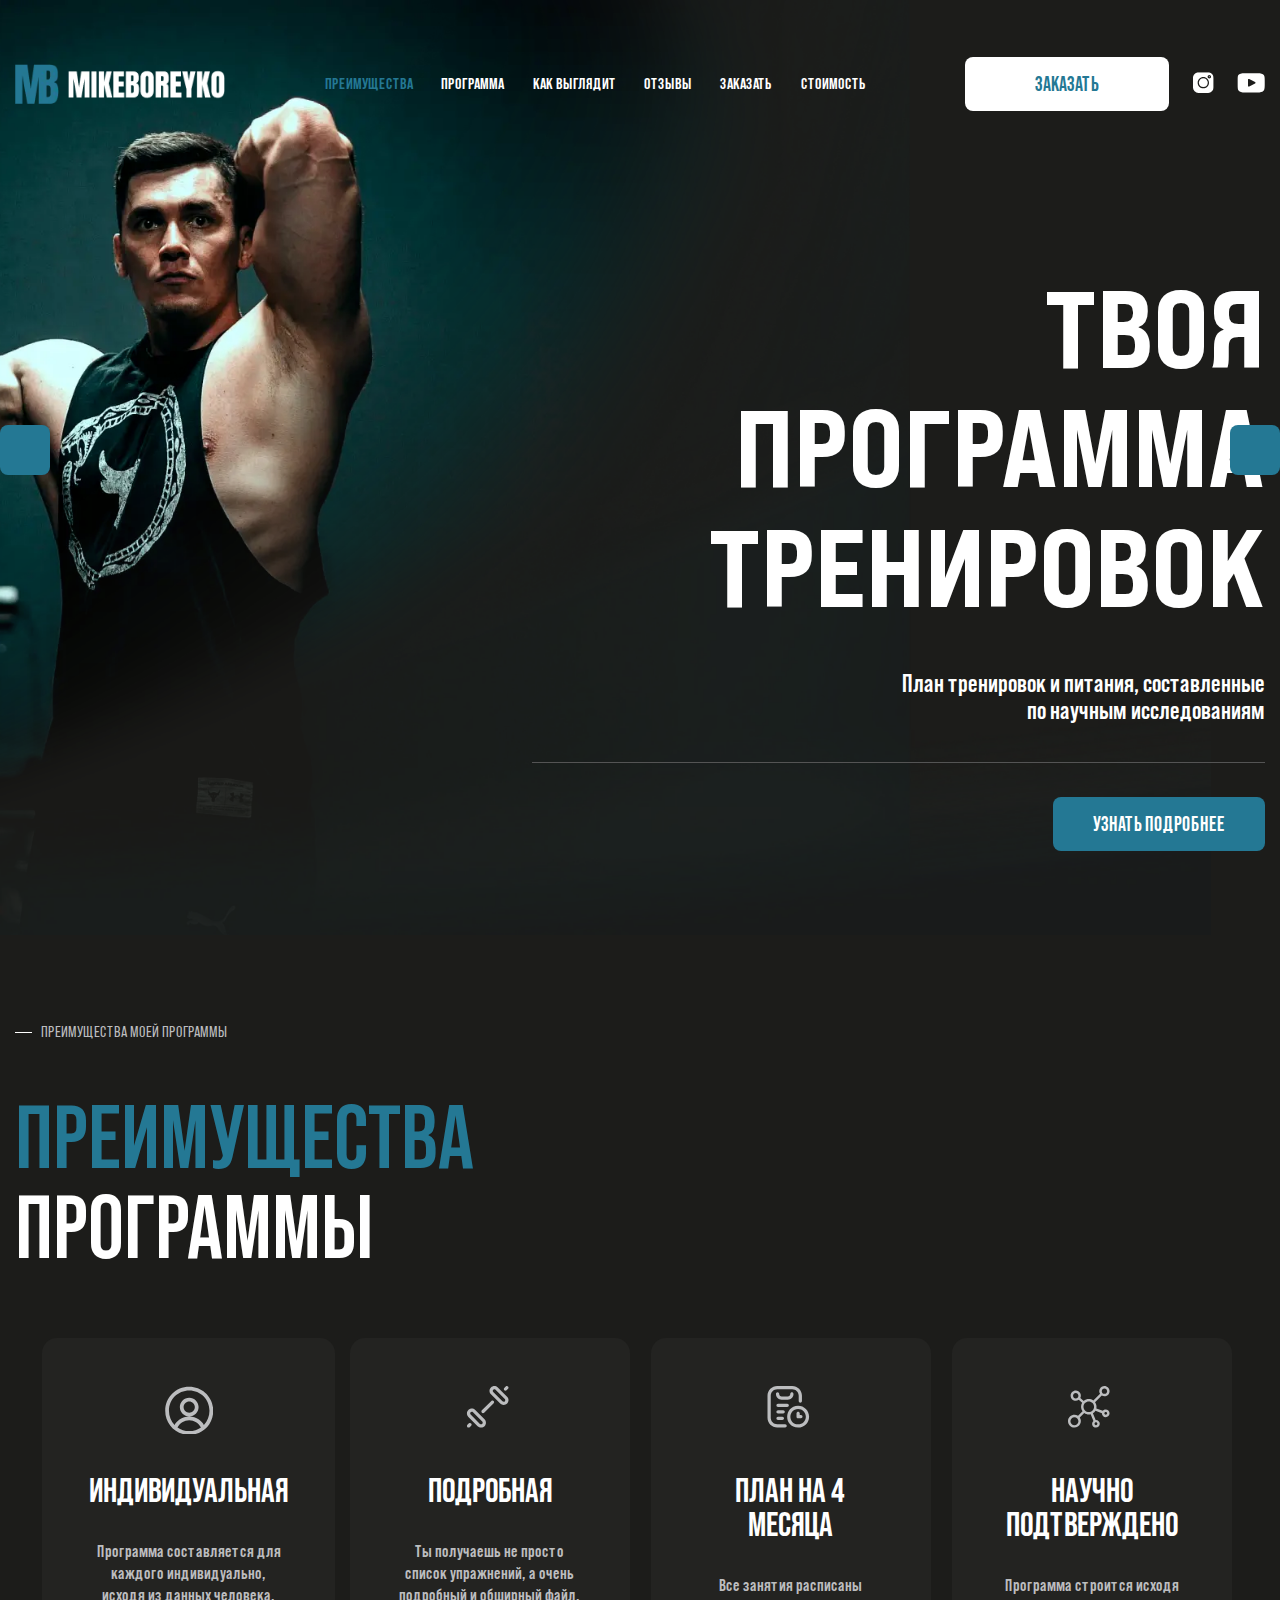
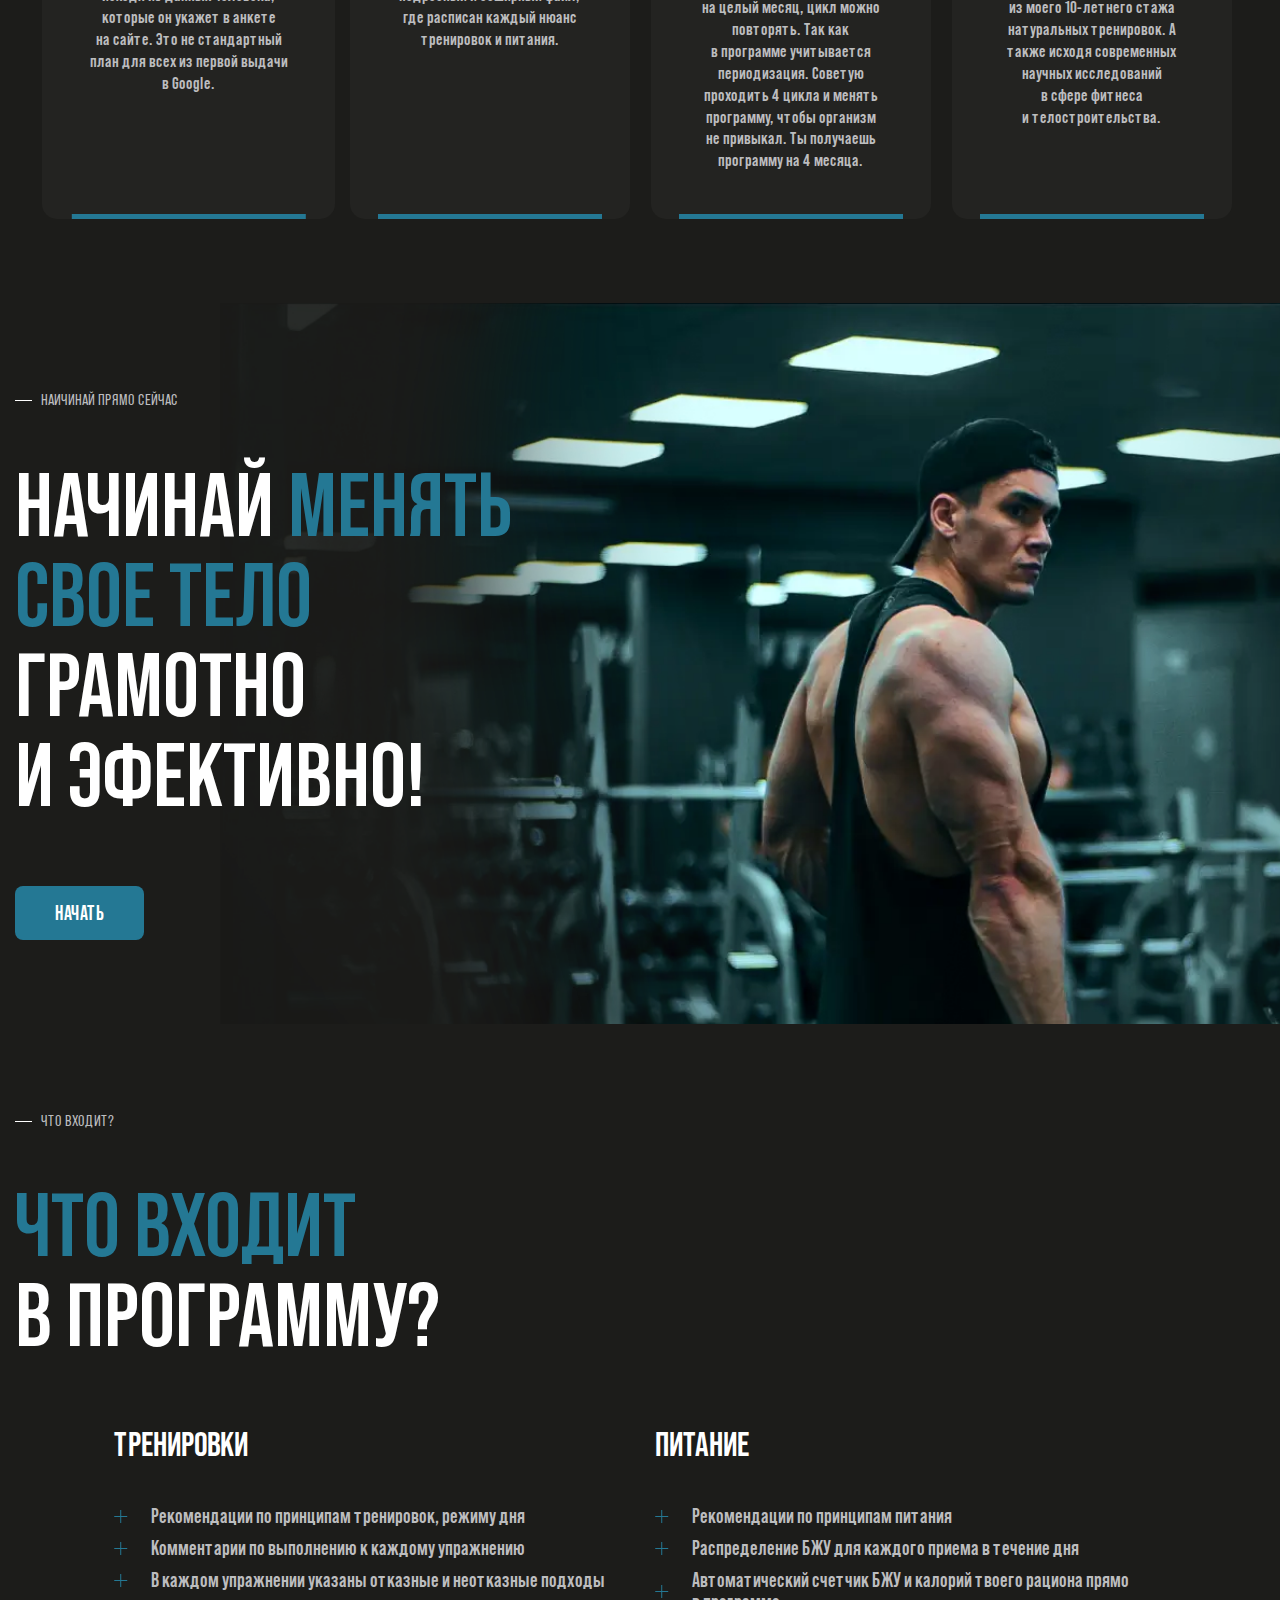
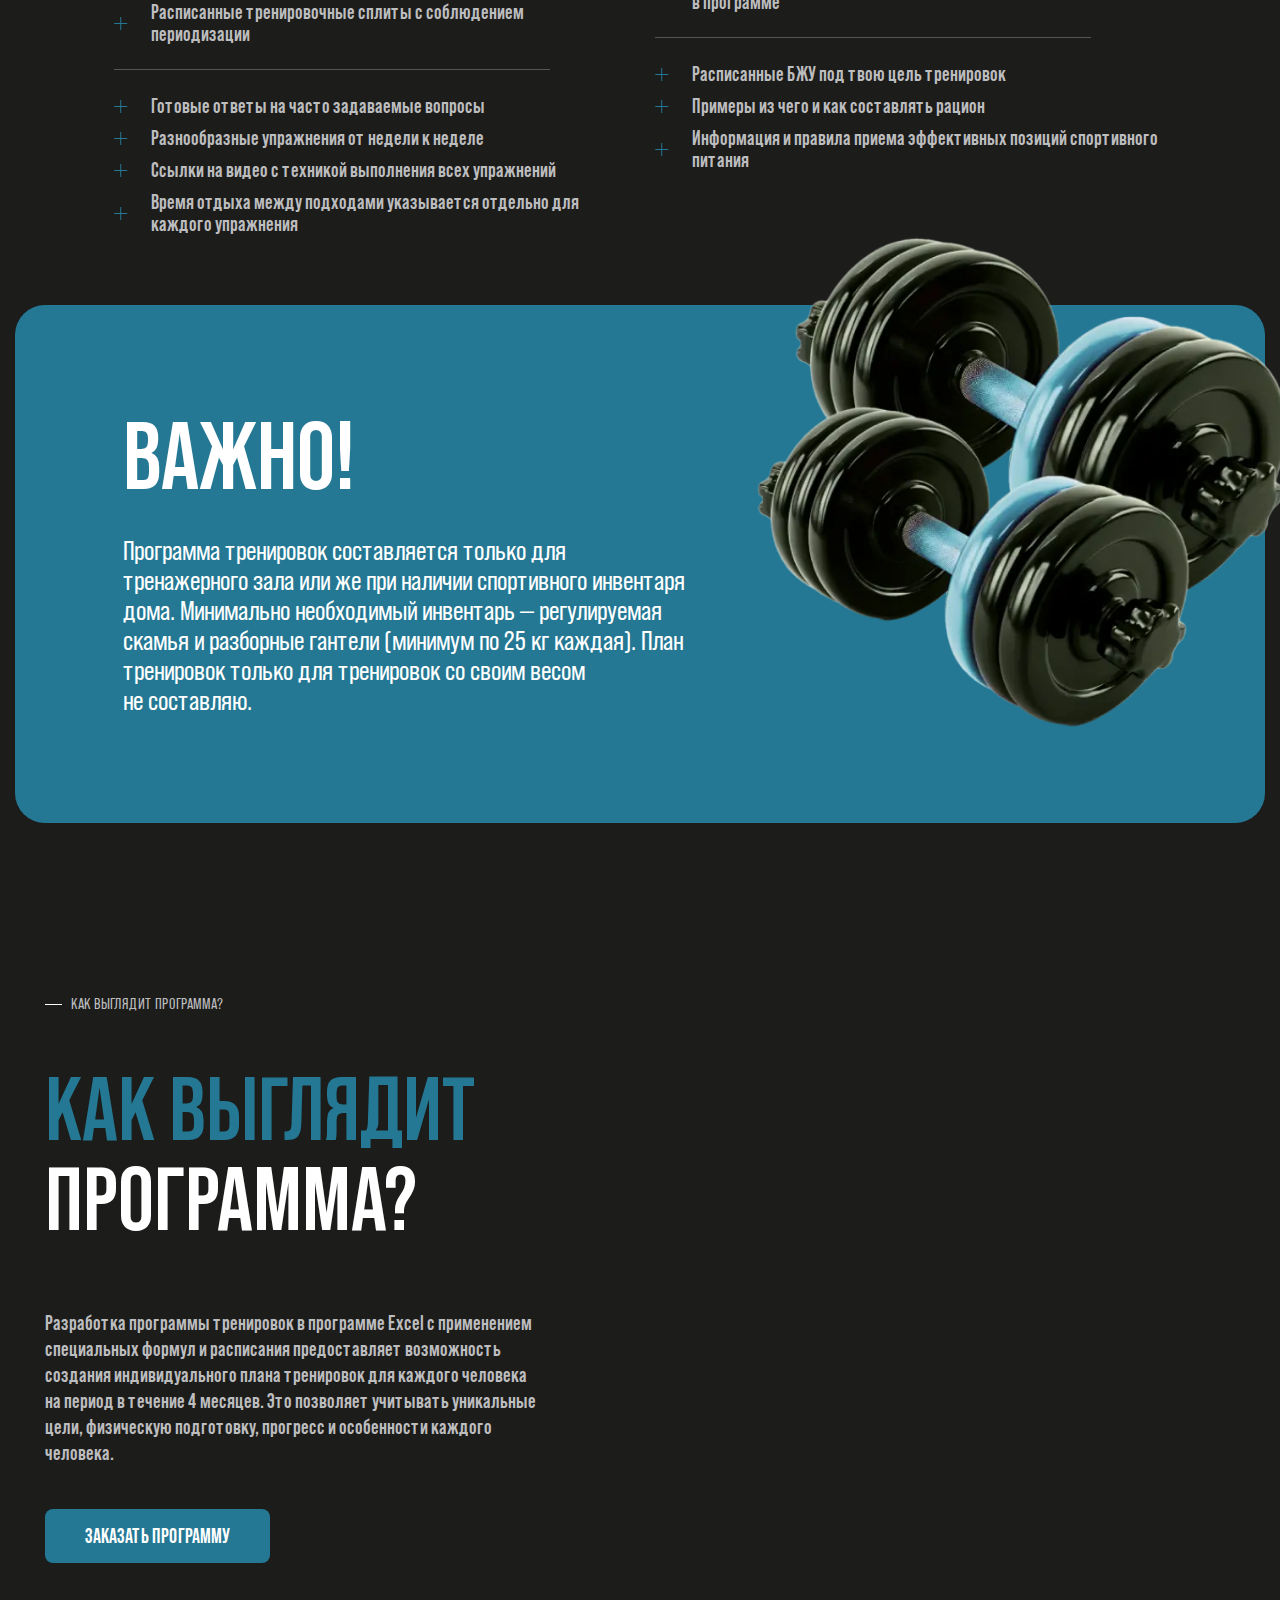
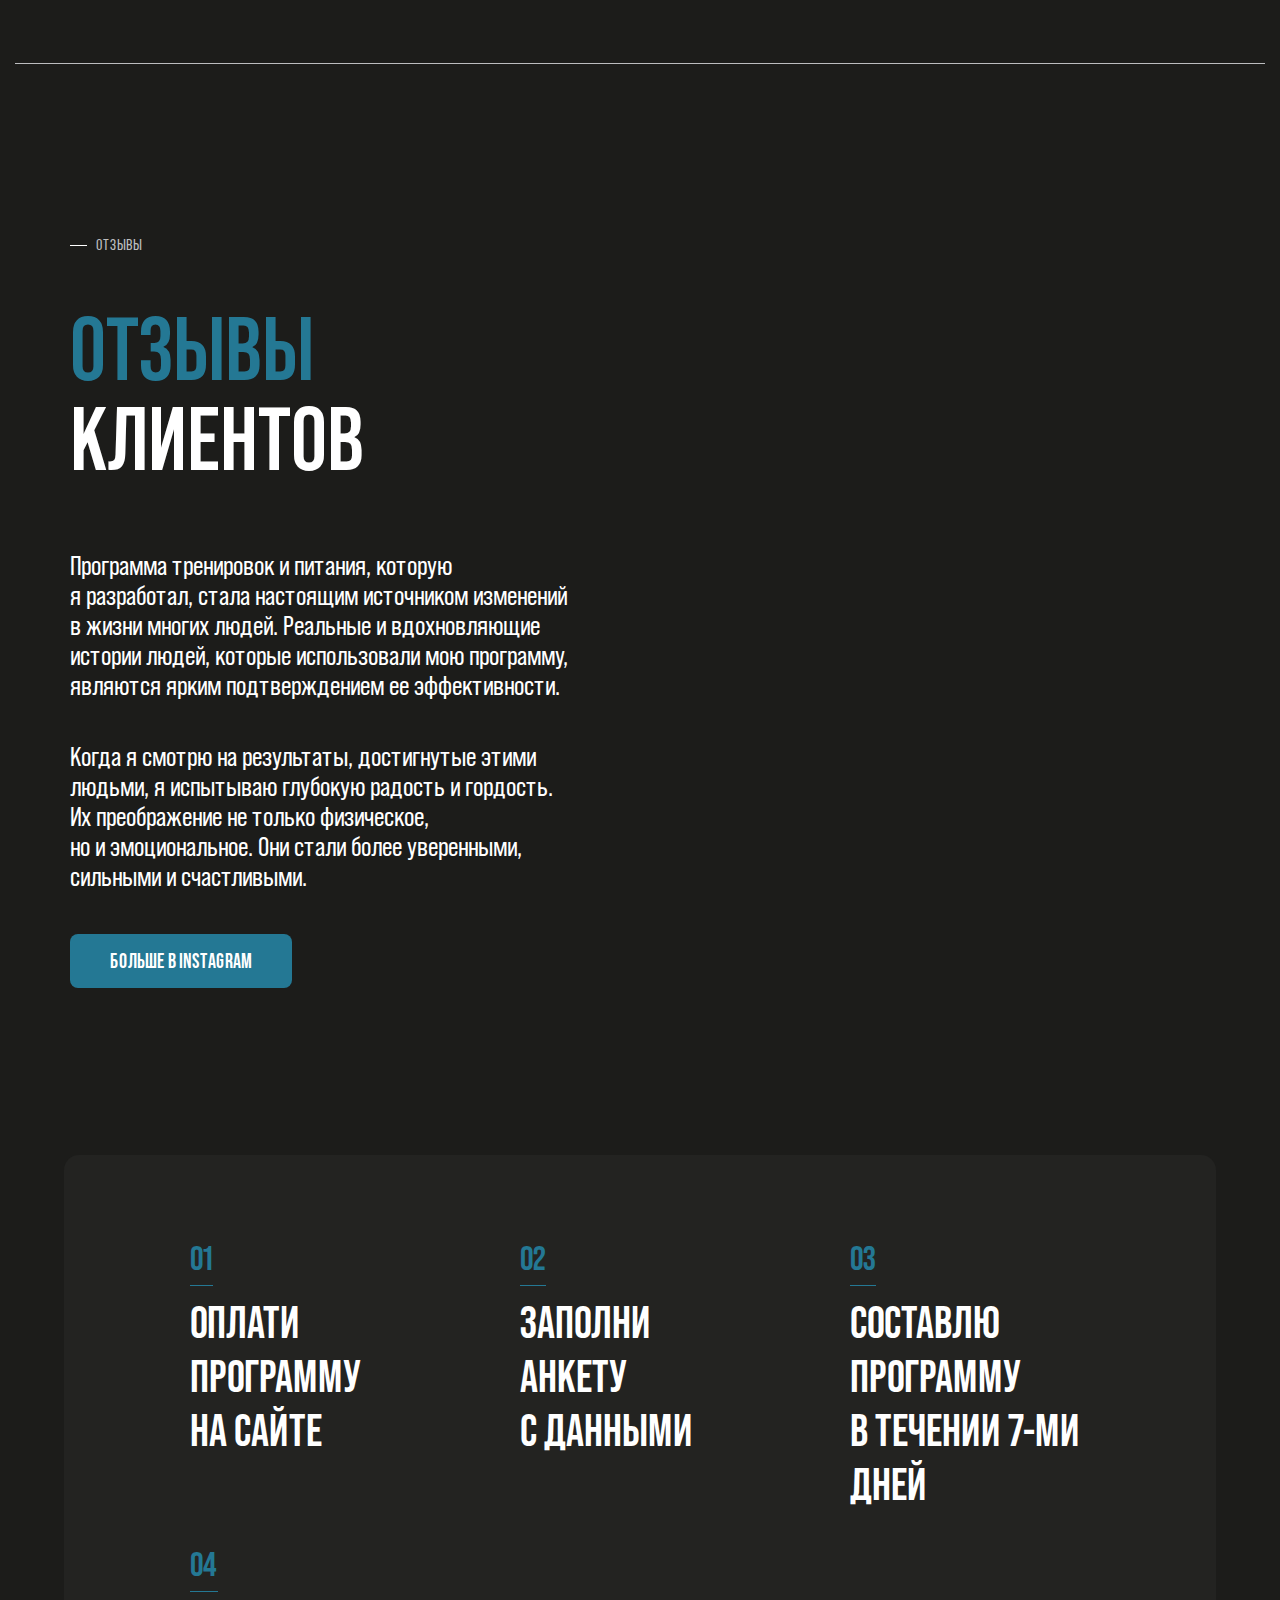
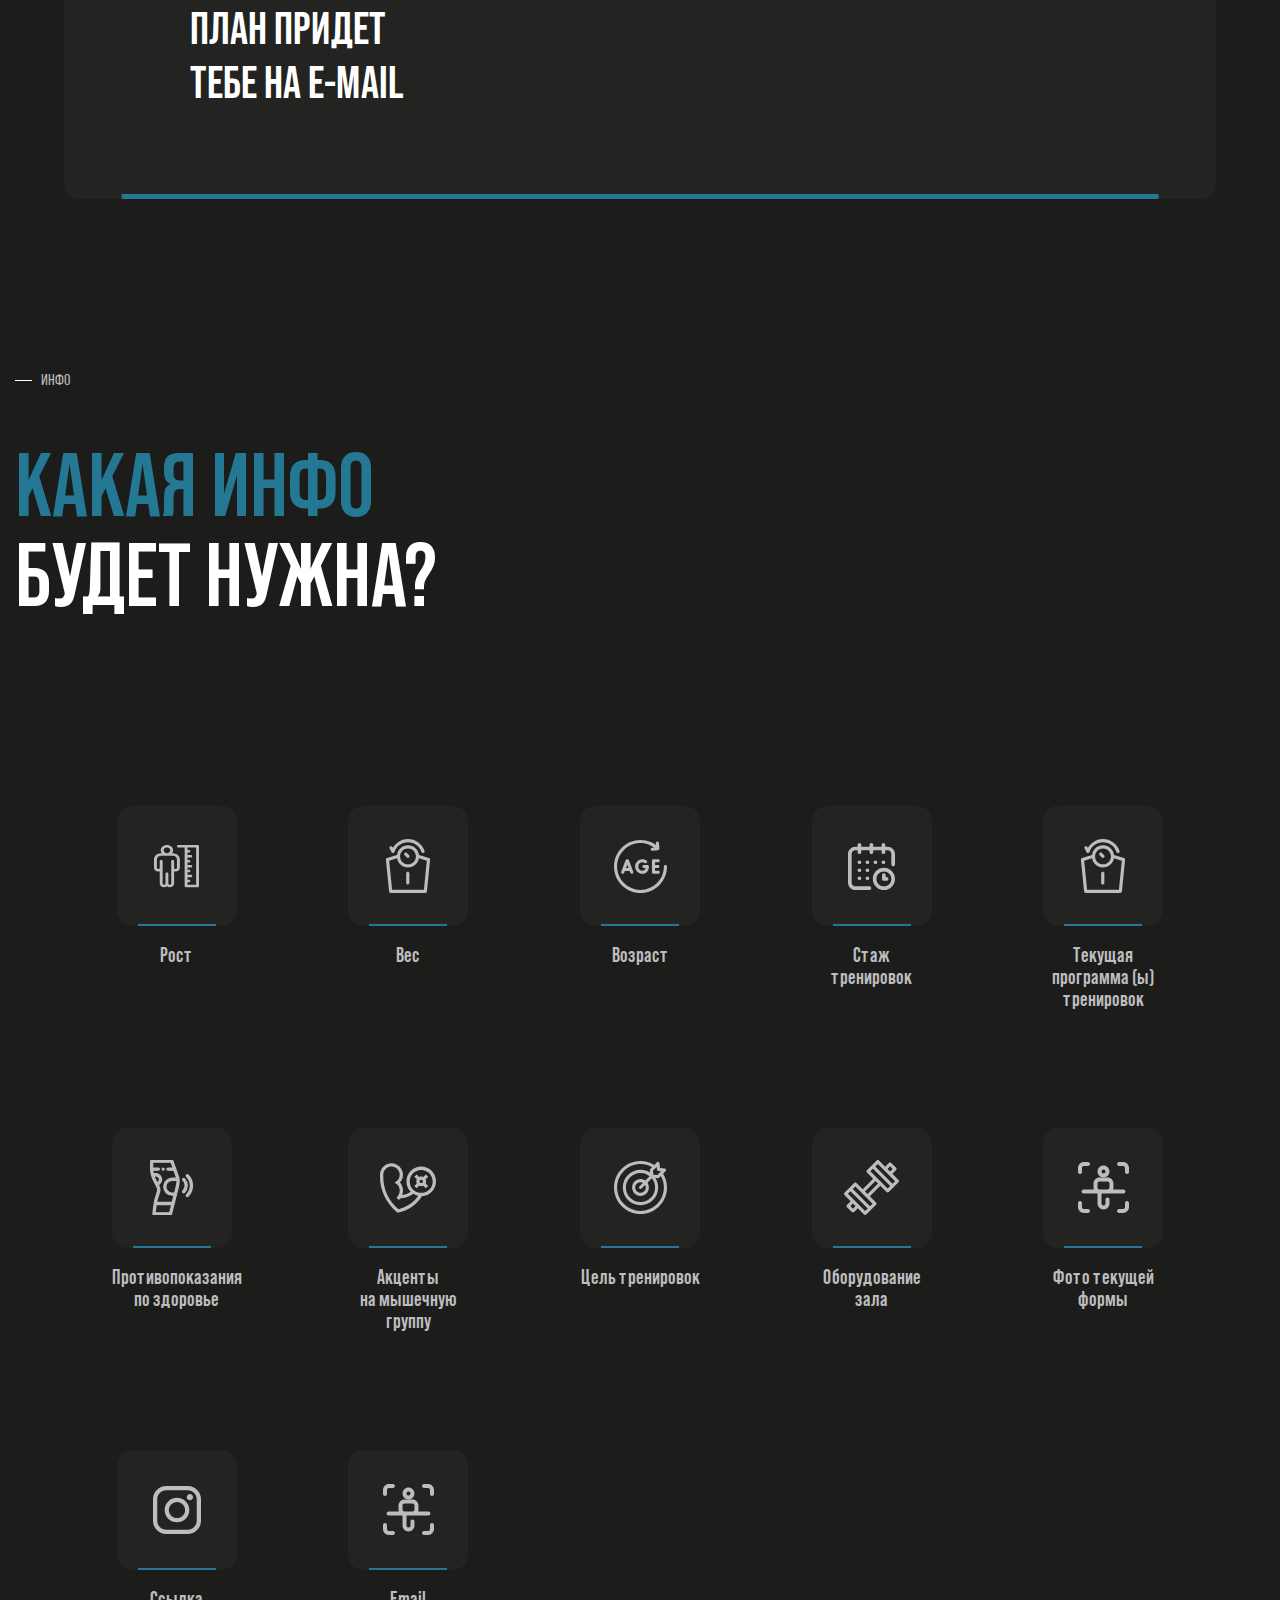
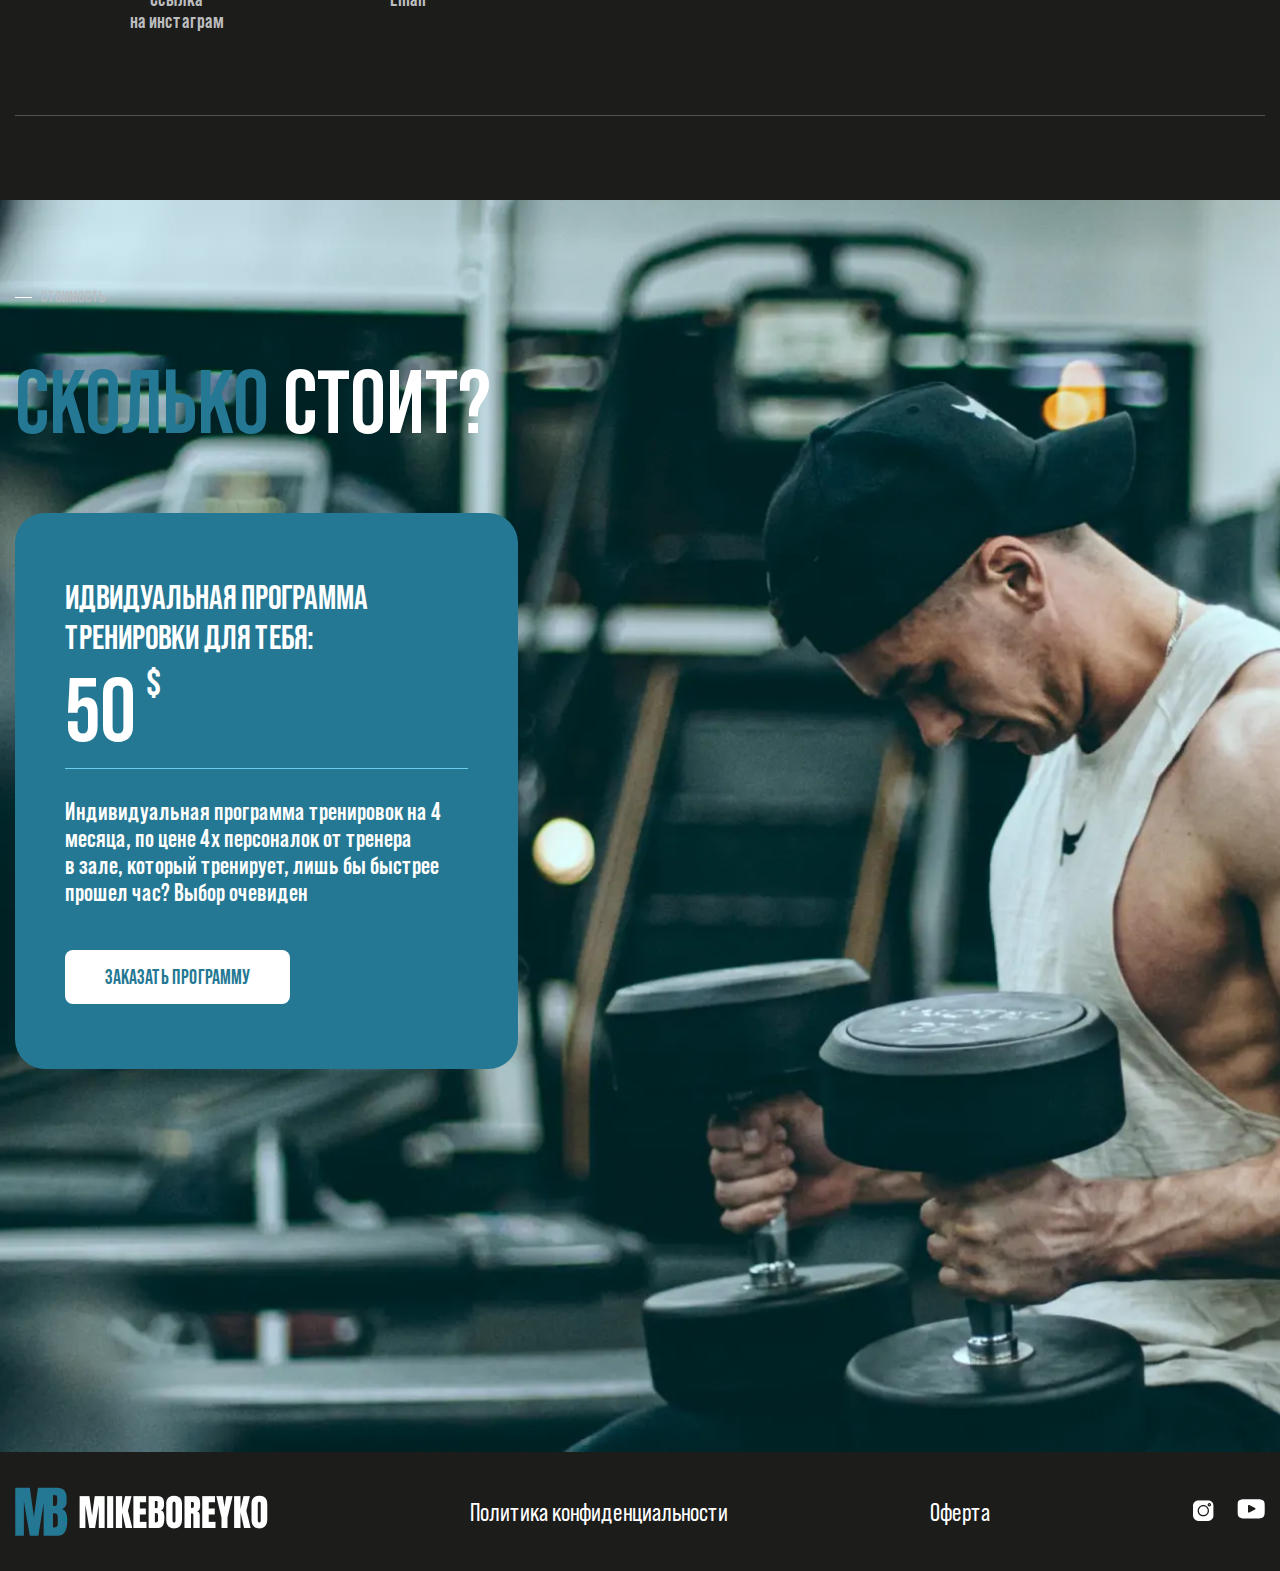
==== commit 140461e1: "fix error clipPath id svg" ====
--- a/docs/index.html
+++ b/docs/index.html
@@ -1,3 +1,3 @@
 <!DOCTYPE html><html lang="ru" class="page"><head><meta charset="UTF-8"><meta name="viewport" content="width=device-width,initial-scale=1"><link rel="shortcut icon" href="favicon.svg" type="image/x-icon"><meta http-equiv="X-UA-Compatible" content="ie=edge"><meta name="theme-color" content="#111111"><meta name="description" content="Сайт для продвижения услуг фитнес тренера."><title>MaxGraph New Site</title><link rel="preload" href="fonts/BebasNeuePro-Bold.woff2" as="font" type="font/woff2" crossorigin><link rel="preload" href="fonts/BebasNeuePro-ExpandedExtraBold.woff2" as="font" type="font/woff2" crossorigin><link rel="preload" href="fonts/BebasNeuePro-Regular.woff2" as="font" type="font/woff2" crossorigin><!-- <link rel="prefetch" as="style" href="https://cdn.jsdelivr.net/npm/swiper@11/swiper-bundle.min.css" />
   <link rel="stylesheet" href="https://cdn.jsdelivr.net/npm/swiper@11/swiper-bundle.min.css" /> --><link rel="preload" as="style" href="css/vendor.css"><link rel="preload" as="style" href="css/main.css"><link rel="stylesheet" href="css/vendor.css"><link rel="stylesheet" href="css/main.css"><script defer="defer" src="js/main.js"></script></head><body class="page__body"><h1 class="visually-hidden">Личный сайт Mike Boreyko</h1><div class="site-container"><header class="header"><div class="container header__container"><a href="#" class="logo"><picture><source type="image/webp" srcset="./img/logo.webp"><img src="./img/logo.png" alt="Логотип сайта Mike Boreyko"></picture></a><button class="btn-reset burger" aria-label="Открыть меню" aria-expanded="false" data-burger><span class="burger__line"></span></button><nav class="nav nav__header"><ul class="nav__list"><li class="nav__item active"><a href="#advantage" aria-label="Преимущества">Преимущества</a></li><li class="nav__item"><a href="#included" aria-label="Программа">Программа</a></li><li class="nav__item"><a href="#program-looks" aria-label="Как
-          выглядит">Как выглядит</a></li><li class="nav__item"><a href="#reviews" aria-label="Отзывы">Отзывы</a></li><li class="nav__item"><a href="#" aria-label="Заказать">Заказать</a></li><li class="nav__item"><a href="#" aria-label="Стоимость">Стоимость</a></li></ul><ul class="nav__list-link"><li class="nav__item-link btn btn--big btn--light"><a href="#" aria-label="Заказать"></a>Заказать</li><li class="nav__item-link"><a href="#" aria-label="Перейти в Instagram автора."><svg width="21" height="21" viewBox="0 0 21 21" xmlns="http://www.w3.org/2000/svg"><g clip-path="url(#clip0_1_62)"><path d="M16.3227 4.17969C16.0464 4.17969 15.8215 4.40455 15.8215 4.68086C15.8215 4.95717 16.0464 5.18203 16.3227 5.18203C16.5991 5.18203 16.8239 4.95721 16.8239 4.68086C16.8239 4.40451 16.5991 4.17969 16.3227 4.17969Z"/><path d="M10.3217 6.23877C7.87182 6.23877 5.87866 8.23193 5.87866 10.6818C5.87866 13.1317 7.87182 15.1249 10.3217 15.1249C12.7717 15.1249 14.7648 13.1318 14.7648 10.6819C14.7648 8.23197 12.7717 6.23877 10.3217 6.23877Z"/><path d="M14.9845 0.359863H5.65913C2.53868 0.359863 0 2.89854 0 6.01903V15.3443C0 18.4648 2.53868 21.0035 5.65913 21.0035H14.9845C18.105 21.0035 20.6436 18.4648 20.6436 15.3443V6.01903C20.6436 2.89854 18.105 0.359863 14.9845 0.359863ZM10.3218 16.3438C7.19966 16.3438 4.65969 13.8038 4.65969 10.6817C4.65969 7.55952 7.1997 5.01959 10.3218 5.01959C13.4439 5.01959 15.984 7.55956 15.984 10.6817C15.984 13.8038 13.4439 16.3438 10.3218 16.3438ZM16.3226 6.40118C15.374 6.40118 14.6023 5.62947 14.6023 4.68091C14.6023 3.73235 15.374 2.96059 16.3226 2.96059C17.2712 2.96059 18.0429 3.73231 18.0429 4.68087C18.0429 5.62943 17.2712 6.40118 16.3226 6.40118Z"/></g><defs><clipPath id="clip0_1_62"><rect width="20.6436" height="20.6436" transform="translate(0 0.359863)"/></clipPath></defs></svg></a></li><li class="nav__item-link"><a href="#" aria-label="Перейти на YouTube канал автора."><svg width="28" height="28" viewBox="0 0 28 28" xmlns="http://www.w3.org/2000/svg"><g clip-path="url(#clip0_1_73)"><path d="M26.7827 5.91298C25.7925 4.73597 23.9645 4.25586 20.4733 4.25586H7.80018C4.22906 4.25586 2.37002 4.76694 1.3836 6.02005C0.421875 7.24183 0.421875 9.04203 0.421875 11.5336V16.2824C0.421875 21.1093 1.56296 23.56 7.80018 23.56H20.4733C23.5009 23.56 25.1786 23.1363 26.2639 22.0976C27.3769 21.0325 27.8518 19.2933 27.8518 16.2824V11.5336C27.8518 8.90603 27.7774 7.09521 26.7827 5.91298ZM18.032 14.5636L12.2772 17.5712C12.1485 17.6385 12.0078 17.6718 11.8673 17.6718C11.7082 17.6718 11.5495 17.629 11.4089 17.5439C11.1442 17.3835 10.9825 17.0965 10.9825 16.787V10.791C10.9825 10.482 11.1437 10.1953 11.4079 10.0348C11.6722 9.87431 12.0009 9.86334 12.2752 10.0058L18.03 12.9941C18.3227 13.1461 18.5066 13.4483 18.5071 13.7781C18.5074 14.1082 18.3243 14.4109 18.032 14.5636Z"/></g><defs><clipPath id="clip0_1_73"><rect width="27.4299" height="27.4299" transform="translate(0.421875 0.192871)"/></clipPath></defs></svg></a></li></ul></nav></div></header><section class="hero"><div class="container hero__container"><hgroup class="hero__content"><h2 class="hero__title">Твоя программа тренировок</h2><p class="hero__desc">План тренировок и питания, составленные по научным исследованиям</p></hgroup><footer class="hero__footer"><a href="#" class="hero__link btn">Узнать подробнее</a></footer></div></section><section class="advantage" id="advantage"><div class="container"><hgroup><h2 class="advantage__title title">Преимущества моей программы</h2><p class="advantage__desc desc"><span>Преимущества</span> программы</p></hgroup><ul class="advantage__list"><li class="advantage__item"><h3 class="advantage__item-title">ИНДИВИДУАЛЬНАЯ</h3><p class="advantage__item-text">Программа составляется для каждого индивидуально, исходя из данных человека, которые он укажет в анкете на сайте. Это не стандартный план для всех из первой выдачи в Google.</p></li><li class="advantage__item"><h3 class="advantage__item-title">Подробная</h3><p class="advantage__item-text">Ты получаешь не просто список упражнений, а очень подробный и обширный файл, где расписан каждый нюанс тренировок и питания.</p></li><li class="advantage__item"><h3 class="advantage__item-title">План на 4 месяца</h3><p class="advantage__item-text">Все занятия расписаны на целый месяц, цикл можно повторять. Так как в программе учитывается периодизация. Советую проходить 4 цикла и менять программу, чтобы организм не привыкал. Ты получаешь программу на 4 месяца.</p></li><li class="advantage__item"><h3 class="advantage__item-title">НАУЧНО ПОДТВЕРЖДЕНО</h3><p class="advantage__item-text">Программа строится исходя из моего 10-летнего стажа натуральных тренировок. А также исходя современных научных исследований в сфере фитнеса и телостроительства.</p></li></ul></div></section><section class="start"><div class="container"><hgroup><h2 class="start__title title">Наичинай прямо сейчас</h2><p class="start__desc desc">Начинай <span>менять свое тело</span> грамотно и эфективно!</p></hgroup><footer class="start__footer"><a href="#" class="start__link btn">начать</a></footer></div></section><section class="included" id="included"><div class="container"><hgroup><h2 class="included__title title">Что входит?</h2><p class="included__desc desc"><span>Что входит</span> в программу?</p></hgroup><div class="included__wrapper"><section class="included__section section-left"><h3 class="included__section-title">ТРЕНИРОВКИ</h3><ul class="included__list"><li class="included__item">Рекомендации по принципам тренировок, режиму дня</li><li class="included__item">Комментарии по выполнению к каждому упражнению</li><li class="included__item">В каждом упражнении указаны отказные и неотказные подходы</li><li class="included__item">Расписанные тренировочные сплиты с соблюдением периодизации</li><li class="included__item">Готовые ответы на часто задаваемые вопросы</li><li class="included__item">Разнообразные упражнения от недели к неделе</li><li class="included__item">Ссылки на видео с техникой выполнения всех упражнений</li><li class="included__item">Время отдыха между подходами указывается отдельно для каждого упражнения</li></ul></section><section class="included__section section-right"><h3 class="included__section-title">ПИТАНИЕ</h3><ul class="included__list"><li class="included__item">Рекомендации по принципам питания</li><li class="included__item">Распределение БЖУ для каждого приема в течение дня</li><li class="included__item">Автоматический счетчик БЖУ и калорий твоего рациона прямо в программе</li><li class="included__item">Расписанные БЖУ под твою цель тренировок</li><li class="included__item">Примеры из чего и как составлять рацион</li><li class="included__item">Информация и правила приема эффективных позиций спортивного питания</li></ul></section></div><article class="included-article"><hgroup><h2 class="included-article__title">Важно!</h2><p class="included-article__text">Программа тренировок составляется только для тренажерного зала или же при наличии спортивного инвентаря дома. Минимально необходимый инвентарь — регулируемая скамья и разборные гантели (минимум по 25 кг каждая). План тренировок только для тренировок со своим весом не составляю.</p></hgroup></article></div></section><section class="program-looks" id="program-looks"><div class="container"><div class="program-looks__wrapper"><div class="program-looks__content-image"><img loading="lazy" src="./img/iPadPro2020.png" alt="Вариант представления программы тренировок на планшете"></div><div class="program-looks__content-text"><hgroup><h2 class="program-looks__title title">КАК ВЫГЛЯДИТ ПРОГРАММА?</h2><p class="program-looks__desc desc"><span>КАК ВЫГЛЯДИТ</span> ПРОГРАММА?</p></hgroup><p class="program-looks__text">Разработка программы тренировок в программе Excel с применением специальных формул и расписания предоставляет возможность создания индивидуального плана тренировок для каждого человека на период в течение 4 месяцев. Это позволяет учитывать уникальные цели, физическую подготовку, прогресс и особенности каждого человека.</p><a href="#" class="btn program-looks__link-btn">Заказать программу</a></div></div></div></section><section class="reviews" id="reviews"><div class="container"><div class="reviews__flex"><div class="reviews__wrapper"><hgroup><h2 class="title">Отзывы</h2><p class="desc"><span>ОТЗЫВЫ</span> КЛИЕНТОВ</p></hgroup><p class="text reviews__text">Программа тренировок и питания, которую я разработал, стала настоящим источником изменений в жизни многих людей. Реальные и вдохновляющие истории людей, которые использовали мою программу, являются ярким подтверждением ее эффективности.</p><p class="text reviews__text">Когда я смотрю на результаты, достигнутые этими людьми, я испытываю глубокую радость и гордость. Их преображение не только физическое, но и эмоциональное. Они стали более уверенными, сильными и счастливыми.</p><a href="#" class="btn">БОЛЬШЕ В INSTAGRAM</a></div><section class="slider swiper reviews__slider"><h3 class="slider__title visually-hidden">Слайдер с отзывами довольных клиентов</h3><div class="swiper-wrapper"><article class="swiper-slide"><h2 class="slide__title visually-hidden">Отзыв от Максима</h2><picture><source type="image/webp" srcset="./img/iPhone12Pro.webp"><img src="./img/iPhone12Pro.png" loading="lazy" alt="Скриншот с отзывом от Максима"></picture></article><article class="swiper-slide"><h2 class="slide__title visually-hidden">Отзыв от Ольги</h2><picture><source type="image/webp" srcset="./img/iPhone12Pro.webp"><img src="./img/iPhone12Pro.png" loading="lazy" alt="Скриншот с отзывом от Ольги"></picture></article><article class="swiper-slide"><h2 class="slide__title visually-hidden">Отзыв от представителя компании ооо рога и копыта</h2><picture><source type="image/webp" srcset="./img/iPhone12Pro.webp"><img src="./img/iPhone12Pro.png" loading="lazy" alt="Скриншот с отзывом от представителя компании ооо рога и копыт"></picture></article></div><button class="slider__btn slider__btn--prev" title="Предыдущий слайд" type="button"></button> <button class="slider__btn slider__btn--next" title="Следующий слайд" type="button"></button></section></div></div></section></div><article class="steps"><div class="container steps__container"><h2 class="steps__title visually-hidden">Шаги для получения индивидуальной программы тренировок</h2><ol class="steps__list"><li class="steps__item"><p>ОПЛАТИ ПРОГРАММУ НА САЙТЕ</p></li><li class="steps__item"><p>ЗАПОЛНИ АНКЕТУ С ДАННЫМИ</p></li><li class="steps__item"><p>СОСТАВЛЮ ПРОГРАММУ В ТЕЧЕНИИ 7-МИ ДНЕЙ</p></li><li class="steps__item"><p>ПЛАН ПРИДЕТ ТЕБЕ НА E-MAIL</p></li></ol></div></article><section class="info"><div class="container"><hgroup><h2 class="title">Инфо</h2><p class="desc"><span>Какая инфо</span> будет нужна?</p></hgroup><ul class="info__list"><li class="info__item"><div class="info__icon"></div><span class="info__text">Рост</span></li><li class="info__item"><div class="info__icon"></div><span class="info__text">Вес</span></li><li class="info__item"><div class="info__icon"></div><span class="info__text">Возраст</span></li><li class="info__item"><div class="info__icon"></div><span class="info__text">Стаж тренировок</span></li><li class="info__item"><div class="info__icon"></div><span class="info__text">Текущая программа (ы) тренировок</span></li><li class="info__item"><div class="info__icon"></div><span class="info__text">Противопоказания по здоровье</span></li><li class="info__item"><div class="info__icon"></div><span class="info__text">Акценты на мышечную группу</span></li><li class="info__item"><div class="info__icon"></div><span class="info__text">Цель тренировок</span></li><li class="info__item"><div class="info__icon"></div><span class="info__text">Оборудование зала</span></li><li class="info__item"><div class="info__icon"></div><span class="info__text">Фото текущей формы</span></li><li class="info__item"><div class="info__icon"></div><span class="info__text">Ссылка на инстаграм</span></li><li class="info__item"><div class="info__icon"></div><span class="info__text">Email</span></li></ul></div></section><section class="price"><div class="container"><hgroup><h2 class="title">Стоимость</h2><p class="desc"><span>Сколько</span> Стоит?</p></hgroup><div class="price__content"><h3 class="price__content-title">ИДВИДУАЛЬНАЯ ПРОГРАММА ТРЕНИРОВКИ ДЛЯ ТЕБЯ:</h3><div class="price__number"><p>50<span>$</span></p></div><p class="price__text">Индивидуальная программа тренировок на 4 месяца, по цене 4х персоналок от тренера в зале, который тренирует, лишь бы быстрее прошел час? Выбор очевиден</p><button class="btn btn--light btn-reset" type="button">Заказать программу</button></div></div></section><footer class="footer"><div class="container footer__container"><a href="#" class="logo"><picture><source type="image/webp" srcset="./img/logo.webp"><img src="./img/logo.png" alt="Логотип сайта Mike Boreyko"></picture></a><a href="#">Политика конфиденциальности</a> <a href="#">Оферта</a><div class="nav"><ul class="nav__list-link"><li class="nav__item-link"><a href="#" aria-label="Перейти в Instagram автора."><svg width="21" height="21" viewBox="0 0 21 21" xmlns="http://www.w3.org/2000/svg"><g clip-path="url(#clip0_1_62)"><path d="M16.3227 4.17969C16.0464 4.17969 15.8215 4.40455 15.8215 4.68086C15.8215 4.95717 16.0464 5.18203 16.3227 5.18203C16.5991 5.18203 16.8239 4.95721 16.8239 4.68086C16.8239 4.40451 16.5991 4.17969 16.3227 4.17969Z"/><path d="M10.3217 6.23877C7.87182 6.23877 5.87866 8.23193 5.87866 10.6818C5.87866 13.1317 7.87182 15.1249 10.3217 15.1249C12.7717 15.1249 14.7648 13.1318 14.7648 10.6819C14.7648 8.23197 12.7717 6.23877 10.3217 6.23877Z"/><path d="M14.9845 0.359863H5.65913C2.53868 0.359863 0 2.89854 0 6.01903V15.3443C0 18.4648 2.53868 21.0035 5.65913 21.0035H14.9845C18.105 21.0035 20.6436 18.4648 20.6436 15.3443V6.01903C20.6436 2.89854 18.105 0.359863 14.9845 0.359863ZM10.3218 16.3438C7.19966 16.3438 4.65969 13.8038 4.65969 10.6817C4.65969 7.55952 7.1997 5.01959 10.3218 5.01959C13.4439 5.01959 15.984 7.55956 15.984 10.6817C15.984 13.8038 13.4439 16.3438 10.3218 16.3438ZM16.3226 6.40118C15.374 6.40118 14.6023 5.62947 14.6023 4.68091C14.6023 3.73235 15.374 2.96059 16.3226 2.96059C17.2712 2.96059 18.0429 3.73231 18.0429 4.68087C18.0429 5.62943 17.2712 6.40118 16.3226 6.40118Z"/></g><defs><clipPath id="clip0_1_62"><rect width="20.6436" height="20.6436" transform="translate(0 0.359863)"/></clipPath></defs></svg></a></li><li class="nav__item-link"><a href="#" aria-label="Перейти на YouTube канал автора."><svg width="28" height="28" viewBox="0 0 28 28" xmlns="http://www.w3.org/2000/svg"><g clip-path="url(#clip0_1_73)"><path d="M26.7827 5.91298C25.7925 4.73597 23.9645 4.25586 20.4733 4.25586H7.80018C4.22906 4.25586 2.37002 4.76694 1.3836 6.02005C0.421875 7.24183 0.421875 9.04203 0.421875 11.5336V16.2824C0.421875 21.1093 1.56296 23.56 7.80018 23.56H20.4733C23.5009 23.56 25.1786 23.1363 26.2639 22.0976C27.3769 21.0325 27.8518 19.2933 27.8518 16.2824V11.5336C27.8518 8.90603 27.7774 7.09521 26.7827 5.91298ZM18.032 14.5636L12.2772 17.5712C12.1485 17.6385 12.0078 17.6718 11.8673 17.6718C11.7082 17.6718 11.5495 17.629 11.4089 17.5439C11.1442 17.3835 10.9825 17.0965 10.9825 16.787V10.791C10.9825 10.482 11.1437 10.1953 11.4079 10.0348C11.6722 9.87431 12.0009 9.86334 12.2752 10.0058L18.03 12.9941C18.3227 13.1461 18.5066 13.4483 18.5071 13.7781C18.5074 14.1082 18.3243 14.4109 18.032 14.5636Z"/></g><defs><clipPath id="clip0_1_73"><rect width="27.4299" height="27.4299" transform="translate(0.421875 0.192871)"/></clipPath></defs></svg></a></li></ul></div></div></footer></body></html>+          выглядит">Как выглядит</a></li><li class="nav__item"><a href="#reviews" aria-label="Отзывы">Отзывы</a></li><li class="nav__item"><a href="#" aria-label="Заказать">Заказать</a></li><li class="nav__item"><a href="#" aria-label="Стоимость">Стоимость</a></li></ul><ul class="nav__list-link"><li class="nav__item-link btn btn--big btn--light"><a href="#" aria-label="Заказать"></a>Заказать</li><li class="nav__item-link"><a href="#" aria-label="Перейти в Instagram автора."><svg width="21" height="21" viewBox="0 0 21 21" xmlns="http://www.w3.org/2000/svg"><g clip-path="url(#clip0_1_62)"><path d="M16.3227 4.17969C16.0464 4.17969 15.8215 4.40455 15.8215 4.68086C15.8215 4.95717 16.0464 5.18203 16.3227 5.18203C16.5991 5.18203 16.8239 4.95721 16.8239 4.68086C16.8239 4.40451 16.5991 4.17969 16.3227 4.17969Z"/><path d="M10.3217 6.23877C7.87182 6.23877 5.87866 8.23193 5.87866 10.6818C5.87866 13.1317 7.87182 15.1249 10.3217 15.1249C12.7717 15.1249 14.7648 13.1318 14.7648 10.6819C14.7648 8.23197 12.7717 6.23877 10.3217 6.23877Z"/><path d="M14.9845 0.359863H5.65913C2.53868 0.359863 0 2.89854 0 6.01903V15.3443C0 18.4648 2.53868 21.0035 5.65913 21.0035H14.9845C18.105 21.0035 20.6436 18.4648 20.6436 15.3443V6.01903C20.6436 2.89854 18.105 0.359863 14.9845 0.359863ZM10.3218 16.3438C7.19966 16.3438 4.65969 13.8038 4.65969 10.6817C4.65969 7.55952 7.1997 5.01959 10.3218 5.01959C13.4439 5.01959 15.984 7.55956 15.984 10.6817C15.984 13.8038 13.4439 16.3438 10.3218 16.3438ZM16.3226 6.40118C15.374 6.40118 14.6023 5.62947 14.6023 4.68091C14.6023 3.73235 15.374 2.96059 16.3226 2.96059C17.2712 2.96059 18.0429 3.73231 18.0429 4.68087C18.0429 5.62943 17.2712 6.40118 16.3226 6.40118Z"/></g><defs><clipPath id="clip0_1_62"><rect width="20.6436" height="20.6436" transform="translate(0 0.359863)"/></clipPath></defs></svg></a></li><li class="nav__item-link"><a href="#" aria-label="Перейти на YouTube канал автора."><svg width="28" height="28" viewBox="0 0 28 28" xmlns="http://www.w3.org/2000/svg"><g clip-path="url(#clip0_1_73)"><path d="M26.7827 5.91298C25.7925 4.73597 23.9645 4.25586 20.4733 4.25586H7.80018C4.22906 4.25586 2.37002 4.76694 1.3836 6.02005C0.421875 7.24183 0.421875 9.04203 0.421875 11.5336V16.2824C0.421875 21.1093 1.56296 23.56 7.80018 23.56H20.4733C23.5009 23.56 25.1786 23.1363 26.2639 22.0976C27.3769 21.0325 27.8518 19.2933 27.8518 16.2824V11.5336C27.8518 8.90603 27.7774 7.09521 26.7827 5.91298ZM18.032 14.5636L12.2772 17.5712C12.1485 17.6385 12.0078 17.6718 11.8673 17.6718C11.7082 17.6718 11.5495 17.629 11.4089 17.5439C11.1442 17.3835 10.9825 17.0965 10.9825 16.787V10.791C10.9825 10.482 11.1437 10.1953 11.4079 10.0348C11.6722 9.87431 12.0009 9.86334 12.2752 10.0058L18.03 12.9941C18.3227 13.1461 18.5066 13.4483 18.5071 13.7781C18.5074 14.1082 18.3243 14.4109 18.032 14.5636Z"/></g><defs><clipPath id="clip0_1_73"><rect width="27.4299" height="27.4299" transform="translate(0.421875 0.192871)"/></clipPath></defs></svg></a></li></ul></nav></div></header><section class="hero"><div class="container hero__container"><hgroup class="hero__content"><h2 class="hero__title">Твоя программа тренировок</h2><p class="hero__desc">План тренировок и питания, составленные по научным исследованиям</p></hgroup><footer class="hero__footer"><a href="#" class="hero__link btn">Узнать подробнее</a></footer></div></section><section class="advantage" id="advantage"><div class="container"><hgroup><h2 class="advantage__title title">Преимущества моей программы</h2><p class="advantage__desc desc"><span>Преимущества</span> программы</p></hgroup><ul class="advantage__list"><li class="advantage__item"><h3 class="advantage__item-title">ИНДИВИДУАЛЬНАЯ</h3><p class="advantage__item-text">Программа составляется для каждого индивидуально, исходя из данных человека, которые он укажет в анкете на сайте. Это не стандартный план для всех из первой выдачи в Google.</p></li><li class="advantage__item"><h3 class="advantage__item-title">Подробная</h3><p class="advantage__item-text">Ты получаешь не просто список упражнений, а очень подробный и обширный файл, где расписан каждый нюанс тренировок и питания.</p></li><li class="advantage__item"><h3 class="advantage__item-title">План на 4 месяца</h3><p class="advantage__item-text">Все занятия расписаны на целый месяц, цикл можно повторять. Так как в программе учитывается периодизация. Советую проходить 4 цикла и менять программу, чтобы организм не привыкал. Ты получаешь программу на 4 месяца.</p></li><li class="advantage__item"><h3 class="advantage__item-title">НАУЧНО ПОДТВЕРЖДЕНО</h3><p class="advantage__item-text">Программа строится исходя из моего 10-летнего стажа натуральных тренировок. А также исходя современных научных исследований в сфере фитнеса и телостроительства.</p></li></ul></div></section><section class="start"><div class="container"><hgroup><h2 class="start__title title">Наичинай прямо сейчас</h2><p class="start__desc desc">Начинай <span>менять свое тело</span> грамотно и эфективно!</p></hgroup><footer class="start__footer"><a href="#" class="start__link btn">начать</a></footer></div></section><section class="included" id="included"><div class="container"><hgroup><h2 class="included__title title">Что входит?</h2><p class="included__desc desc"><span>Что входит</span> в программу?</p></hgroup><div class="included__wrapper"><section class="included__section section-left"><h3 class="included__section-title">ТРЕНИРОВКИ</h3><ul class="included__list"><li class="included__item">Рекомендации по принципам тренировок, режиму дня</li><li class="included__item">Комментарии по выполнению к каждому упражнению</li><li class="included__item">В каждом упражнении указаны отказные и неотказные подходы</li><li class="included__item">Расписанные тренировочные сплиты с соблюдением периодизации</li><li class="included__item">Готовые ответы на часто задаваемые вопросы</li><li class="included__item">Разнообразные упражнения от недели к неделе</li><li class="included__item">Ссылки на видео с техникой выполнения всех упражнений</li><li class="included__item">Время отдыха между подходами указывается отдельно для каждого упражнения</li></ul></section><section class="included__section section-right"><h3 class="included__section-title">ПИТАНИЕ</h3><ul class="included__list"><li class="included__item">Рекомендации по принципам питания</li><li class="included__item">Распределение БЖУ для каждого приема в течение дня</li><li class="included__item">Автоматический счетчик БЖУ и калорий твоего рациона прямо в программе</li><li class="included__item">Расписанные БЖУ под твою цель тренировок</li><li class="included__item">Примеры из чего и как составлять рацион</li><li class="included__item">Информация и правила приема эффективных позиций спортивного питания</li></ul></section></div><article class="included-article"><hgroup><h2 class="included-article__title">Важно!</h2><p class="included-article__text">Программа тренировок составляется только для тренажерного зала или же при наличии спортивного инвентаря дома. Минимально необходимый инвентарь — регулируемая скамья и разборные гантели (минимум по 25 кг каждая). План тренировок только для тренировок со своим весом не составляю.</p></hgroup></article></div></section><section class="program-looks" id="program-looks"><div class="container"><div class="program-looks__wrapper"><div class="program-looks__content-image"><img loading="lazy" src="./img/iPadPro2020.png" alt="Вариант представления программы тренировок на планшете"></div><div class="program-looks__content-text"><hgroup><h2 class="program-looks__title title">КАК ВЫГЛЯДИТ ПРОГРАММА?</h2><p class="program-looks__desc desc"><span>КАК ВЫГЛЯДИТ</span> ПРОГРАММА?</p></hgroup><p class="program-looks__text">Разработка программы тренировок в программе Excel с применением специальных формул и расписания предоставляет возможность создания индивидуального плана тренировок для каждого человека на период в течение 4 месяцев. Это позволяет учитывать уникальные цели, физическую подготовку, прогресс и особенности каждого человека.</p><a href="#" class="btn program-looks__link-btn">Заказать программу</a></div></div></div></section><section class="reviews" id="reviews"><div class="container"><div class="reviews__flex"><div class="reviews__wrapper"><hgroup><h2 class="title">Отзывы</h2><p class="desc"><span>ОТЗЫВЫ</span> КЛИЕНТОВ</p></hgroup><p class="text reviews__text">Программа тренировок и питания, которую я разработал, стала настоящим источником изменений в жизни многих людей. Реальные и вдохновляющие истории людей, которые использовали мою программу, являются ярким подтверждением ее эффективности.</p><p class="text reviews__text">Когда я смотрю на результаты, достигнутые этими людьми, я испытываю глубокую радость и гордость. Их преображение не только физическое, но и эмоциональное. Они стали более уверенными, сильными и счастливыми.</p><a href="#" class="btn">БОЛЬШЕ В INSTAGRAM</a></div><section class="slider swiper reviews__slider"><h3 class="slider__title visually-hidden">Слайдер с отзывами довольных клиентов</h3><div class="swiper-wrapper"><article class="swiper-slide"><h2 class="slide__title visually-hidden">Отзыв от Максима</h2><picture><source type="image/webp" srcset="./img/iPhone12Pro.webp"><img src="./img/iPhone12Pro.png" loading="lazy" alt="Скриншот с отзывом от Максима"></picture></article><article class="swiper-slide"><h2 class="slide__title visually-hidden">Отзыв от Ольги</h2><picture><source type="image/webp" srcset="./img/iPhone12Pro.webp"><img src="./img/iPhone12Pro.png" loading="lazy" alt="Скриншот с отзывом от Ольги"></picture></article><article class="swiper-slide"><h2 class="slide__title visually-hidden">Отзыв от представителя компании ооо рога и копыта</h2><picture><source type="image/webp" srcset="./img/iPhone12Pro.webp"><img src="./img/iPhone12Pro.png" loading="lazy" alt="Скриншот с отзывом от представителя компании ооо рога и копыт"></picture></article></div><button class="slider__btn slider__btn--prev" title="Предыдущий слайд" type="button"></button> <button class="slider__btn slider__btn--next" title="Следующий слайд" type="button"></button></section></div></div></section></div><article class="steps"><div class="container steps__container"><h2 class="steps__title visually-hidden">Шаги для получения индивидуальной программы тренировок</h2><ol class="steps__list"><li class="steps__item"><p>ОПЛАТИ ПРОГРАММУ НА САЙТЕ</p></li><li class="steps__item"><p>ЗАПОЛНИ АНКЕТУ С ДАННЫМИ</p></li><li class="steps__item"><p>СОСТАВЛЮ ПРОГРАММУ В ТЕЧЕНИИ 7-МИ ДНЕЙ</p></li><li class="steps__item"><p>ПЛАН ПРИДЕТ ТЕБЕ НА E-MAIL</p></li></ol></div></article><section class="info"><div class="container"><hgroup><h2 class="title">Инфо</h2><p class="desc"><span>Какая инфо</span> будет нужна?</p></hgroup><ul class="info__list"><li class="info__item"><div class="info__icon"></div><span class="info__text">Рост</span></li><li class="info__item"><div class="info__icon"></div><span class="info__text">Вес</span></li><li class="info__item"><div class="info__icon"></div><span class="info__text">Возраст</span></li><li class="info__item"><div class="info__icon"></div><span class="info__text">Стаж тренировок</span></li><li class="info__item"><div class="info__icon"></div><span class="info__text">Текущая программа (ы) тренировок</span></li><li class="info__item"><div class="info__icon"></div><span class="info__text">Противопоказания по здоровье</span></li><li class="info__item"><div class="info__icon"></div><span class="info__text">Акценты на мышечную группу</span></li><li class="info__item"><div class="info__icon"></div><span class="info__text">Цель тренировок</span></li><li class="info__item"><div class="info__icon"></div><span class="info__text">Оборудование зала</span></li><li class="info__item"><div class="info__icon"></div><span class="info__text">Фото текущей формы</span></li><li class="info__item"><div class="info__icon"></div><span class="info__text">Ссылка на инстаграм</span></li><li class="info__item"><div class="info__icon"></div><span class="info__text">Email</span></li></ul></div></section><section class="price"><div class="container"><hgroup><h2 class="title">Стоимость</h2><p class="desc"><span>Сколько</span> Стоит?</p></hgroup><div class="price__content"><h3 class="price__content-title">ИДВИДУАЛЬНАЯ ПРОГРАММА ТРЕНИРОВКИ ДЛЯ ТЕБЯ:</h3><div class="price__number"><p>50<span>$</span></p></div><p class="price__text">Индивидуальная программа тренировок на 4 месяца, по цене 4х персоналок от тренера в зале, который тренирует, лишь бы быстрее прошел час? Выбор очевиден</p><button class="btn btn--light btn-reset" type="button">Заказать программу</button></div></div></section><footer class="footer"><div class="container footer__container"><a href="#" class="logo"><picture><source type="image/webp" srcset="./img/logo.webp"><img src="./img/logo.png" alt="Логотип сайта Mike Boreyko"></picture></a><a href="#">Политика конфиденциальности</a> <a href="#">Оферта</a><div class="nav"><ul class="nav__list-link"><li class="nav__item-link"><a href="#" aria-label="Перейти в Instagram автора."><svg width="21" height="21" viewBox="0 0 21 21" xmlns="http://www.w3.org/2000/svg"><g clip-path="url(#clip0_1_63)"><path d="M16.3227 4.17969C16.0464 4.17969 15.8215 4.40455 15.8215 4.68086C15.8215 4.95717 16.0464 5.18203 16.3227 5.18203C16.5991 5.18203 16.8239 4.95721 16.8239 4.68086C16.8239 4.40451 16.5991 4.17969 16.3227 4.17969Z"/><path d="M10.3217 6.23877C7.87182 6.23877 5.87866 8.23193 5.87866 10.6818C5.87866 13.1317 7.87182 15.1249 10.3217 15.1249C12.7717 15.1249 14.7648 13.1318 14.7648 10.6819C14.7648 8.23197 12.7717 6.23877 10.3217 6.23877Z"/><path d="M14.9845 0.359863H5.65913C2.53868 0.359863 0 2.89854 0 6.01903V15.3443C0 18.4648 2.53868 21.0035 5.65913 21.0035H14.9845C18.105 21.0035 20.6436 18.4648 20.6436 15.3443V6.01903C20.6436 2.89854 18.105 0.359863 14.9845 0.359863ZM10.3218 16.3438C7.19966 16.3438 4.65969 13.8038 4.65969 10.6817C4.65969 7.55952 7.1997 5.01959 10.3218 5.01959C13.4439 5.01959 15.984 7.55956 15.984 10.6817C15.984 13.8038 13.4439 16.3438 10.3218 16.3438ZM16.3226 6.40118C15.374 6.40118 14.6023 5.62947 14.6023 4.68091C14.6023 3.73235 15.374 2.96059 16.3226 2.96059C17.2712 2.96059 18.0429 3.73231 18.0429 4.68087C18.0429 5.62943 17.2712 6.40118 16.3226 6.40118Z"/></g><defs><clipPath id="clip0_1_63"><rect width="20.6436" height="20.6436" transform="translate(0 0.359863)"/></clipPath></defs></svg></a></li><li class="nav__item-link"><a href="#" aria-label="Перейти на YouTube канал автора."><svg width="28" height="28" viewBox="0 0 28 28" xmlns="http://www.w3.org/2000/svg"><g clip-path="url(#clip0_1_74)"><path d="M26.7827 5.91298C25.7925 4.73597 23.9645 4.25586 20.4733 4.25586H7.80018C4.22906 4.25586 2.37002 4.76694 1.3836 6.02005C0.421875 7.24183 0.421875 9.04203 0.421875 11.5336V16.2824C0.421875 21.1093 1.56296 23.56 7.80018 23.56H20.4733C23.5009 23.56 25.1786 23.1363 26.2639 22.0976C27.3769 21.0325 27.8518 19.2933 27.8518 16.2824V11.5336C27.8518 8.90603 27.7774 7.09521 26.7827 5.91298ZM18.032 14.5636L12.2772 17.5712C12.1485 17.6385 12.0078 17.6718 11.8673 17.6718C11.7082 17.6718 11.5495 17.629 11.4089 17.5439C11.1442 17.3835 10.9825 17.0965 10.9825 16.787V10.791C10.9825 10.482 11.1437 10.1953 11.4079 10.0348C11.6722 9.87431 12.0009 9.86334 12.2752 10.0058L18.03 12.9941C18.3227 13.1461 18.5066 13.4483 18.5071 13.7781C18.5074 14.1082 18.3243 14.4109 18.032 14.5636Z"/></g><defs><clipPath id="clip0_1_74"><rect width="27.4299" height="27.4299" transform="translate(0.421875 0.192871)"/></clipPath></defs></svg></a></li></ul></div></div></footer></body></html>--- a/docs/css/main.css
+++ b/docs/css/main.css
@@ -1 +1 @@
-a,abbr,acronym,address,applet,article,aside,audio,b,big,blockquote,body,canvas,caption,center,cite,code,dd,del,details,dfn,div,dl,dt,em,embed,fieldset,figcaption,figure,footer,form,h1,h2,h3,h4,h5,h6,header,hgroup,html,i,iframe,img,ins,kbd,label,legend,li,main,mark,menu,nav,object,ol,output,p,pre,q,ruby,s,samp,section,small,span,strike,strong,sub,summary,sup,table,tbody,td,tfoot,th,thead,time,tr,tt,u,ul,var,video{margin:0;padding:0;border:0;font-size:100%;font:inherit;vertical-align:baseline}article,aside,details,figcaption,figure,footer,header,hgroup,main,menu,nav,section{display:block}[hidden]{display:none}body{line-height:1}menu,ol,ul{list-style:none}blockquote,q{quotes:none}blockquote:after,blockquote:before,q:after,q:before{content:"";content:none}table{border-collapse:collapse;border-spacing:0}:root{--font-family:BebasNeuePro,sans-serif;--content-width:1410px;--container-offset:15px;--container-width:calc(var(--content-width) + (var(--container-offset) * 2));--title-font-size:clamp(3rem, 10 * (1vw + 1vh) / 2, 9rem);--p-bottom-desc:clamp(3.2rem, 2.057rem + 3.571vw, 7.2rem);--text-color:#bcbdbf;--light-color:#fff;--second-dark:#545454;--third-dark:#232321;--bg-page:#1c1c1a;--accent-color:#247894;--p-top-section:clamp(4.5rem, 3.214rem + 4.018vw, 9rem)}.custom-checkbox__field:checked+.custom-checkbox__content::after{opacity:1}.custom-checkbox__field:focus+.custom-checkbox__content::before{outline:red solid 2px;outline-offset:2px}.custom-checkbox__field:disabled+.custom-checkbox__content{opacity:.4;pointer-events:none}@font-face{font-family:BebasNeuePro;src:url(../fonts/BebasNeuePro-Bold.woff2) format("woff2");font-weight:700;font-display:swap;font-style:normal}@font-face{font-family:BebasNeuePro;src:url(../fonts/BebasNeuePro-ExpandedExtraBold.woff2) format("woff2");font-weight:800;font-display:swap;font-style:normal}@font-face{font-family:BebasNeuePro;src:url(../fonts/BebasNeuePro-Regular.woff2) format("woff2");font-weight:400;font-display:swap;font-style:normal}html{-webkit-box-sizing:border-box;box-sizing:border-box;font-size:10px;color:var(--text-color);scroll-behavior:smooth}*,::after,::before{-webkit-box-sizing:inherit;box-sizing:inherit}.page{height:100%;font-family:var(--font-family,sans-serif);-webkit-text-size-adjust:100%;background-color:var(--bg-page)}.page__body{margin:0;min-width:320px;min-height:100%;font-size:1rem}img{height:auto;max-width:100%;-o-object-fit:cover;object-fit:cover}a{text-decoration:none;color:inherit}.site-container{overflow:hidden}.is-hidden{display:none!important}.btn-reset{border:none;padding:0;background-color:transparent;cursor:pointer}.list-reset{list-style:none;margin:0;padding:0}.input-reset{-webkit-appearance:none;-moz-appearance:none;appearance:none;border:none;border-radius:0;background-color:#fff}.input-reset::-webkit-search-cancel-button,.input-reset::-webkit-search-decoration,.input-reset::-webkit-search-results-button,.input-reset::-webkit-search-results-decoration{display:none}.visually-hidden{position:absolute;overflow:hidden;margin:-1px;border:0;padding:0;width:1px;height:1px;clip:rect(0 0 0 0)}.container{margin:0 auto;padding:0 var(--container-offset);max-width:var(--container-width)}.js-focus-visible :focus:not(.focus-visible){outline:0}.centered{text-align:center}.dis-scroll{position:fixed;left:0;top:0;overflow:hidden;width:100%;height:100vh;-ms-scroll-chaining:none;overscroll-behavior:none}.page--ios .dis-scroll{position:relative}.title{font-size:1.6rem;font-weight:400;line-height:168.75%;text-transform:uppercase;margin-bottom:clamp(2.5rem,1.786rem + 2.232vw,5rem);position:relative;display:inline-block;padding-left:26px}.title::after{content:"";width:17px;height:1px;background-color:var(--light-color);position:absolute;left:0;top:50%}.desc{max-width:50rem;color:var(--light-color);font-size:var(--title-font-size);font-weight:700;line-height:100%;text-transform:uppercase;padding-bottom:var(--p-bottom-desc)}.desc span{color:var(--accent-color)}.text{color:var(--light-color);font-size:2.8rem;font-weight:400;line-height:107.143%;margin-bottom:4.2rem}.nav__list,.nav__list-link{display:-webkit-box;display:-ms-flexbox;display:flex;-webkit-box-align:center;-ms-flex-align:center;align-items:center;gap:clamp(2rem,-10.5rem + 10.417vw,4.5rem);list-style:none}.nav__list-link{gap:clamp(2rem,-3rem + 4.167vw,3rem)}.nav__item,.nav__item-link{color:var(--light-color);font-size:1.6rem;font-weight:700;line-height:187.501%;text-transform:uppercase;-webkit-transition:color .2s ease-in;transition:color .2s ease-in}.nav__item path,.nav__item-link path{fill:var(--light-color);-webkit-transition:fill .2s ease-in;transition:fill .2s ease-in}.nav__item-link:active,.nav__item-link:hover,.nav__item:active,.nav__item:hover{color:var(--accent-color);opacity:.75}.nav__item-link:active path,.nav__item-link:hover path,.nav__item:active path,.nav__item:hover path{fill:var(--accent-color)}.nav__item-link.active,.nav__item.active{color:var(--accent-color)}.nav__item-link{line-height:normal}@media (max-width:1100px){.nav__item-link{display:none}}@media (min-width:1110px){.nav__list{margin:0 auto}}.btn{border-radius:8px;cursor:pointer;-webkit-transition:.2s ease-in;transition:.2s ease-in;color:var(--light-color);font-size:2rem;font-weight:700;line-height:70%;text-transform:uppercase;background-color:var(--accent-color);padding:2rem 4rem;display:inline-block}.btn:active,.btn:hover{opacity:.75}.btn--big{padding:20px 70px;font-size:20px;font-weight:700;line-height:70%;text-transform:uppercase}.btn--light{background-color:var(--light-color);color:var(--accent-color)}.btn--light:active,.btn--light:hover{background-color:var(--accent-color);color:var(--light-color);opacity:.75}.header{width:100%;padding-top:clamp(2.5rem,10 * (1vw + 1vh) / 2,5.7rem);position:absolute}.header__container{display:-webkit-box;display:-ms-flexbox;display:flex;-webkit-box-align:center;-ms-flex-align:center;align-items:center}.nav__header{width:100%;display:-webkit-box;display:-ms-flexbox;display:flex;-webkit-box-pack:justify;-ms-flex-pack:justify;justify-content:space-between}.burger{display:none}@media (max-width:1110px){.nav__header{-webkit-box-pack:end;-ms-flex-pack:end;justify-content:flex-end}}@media (max-width:768px){.nav{display:none}.burger{display:block;width:40px;height:40px;border-radius:5px;background-color:#fff;position:absolute;top:80%;-webkit-transform:translateY(-50%);-ms-transform:translateY(-50%);transform:translateY(-50%);right:15px}.burger__line{display:block;position:relative;width:22px;height:2px;background-color:var(--accent-color);-webkit-transform:translate(40%);-ms-transform:translate(40%);transform:translate(40%)}.burger__line::after,.burger__line::before{content:"";position:absolute;width:22px;height:2px;background-color:inherit}.burger__line::before{bottom:5px;-webkit-transform:translate(-50%);-ms-transform:translate(-50%);transform:translate(-50%)}.burger__line::after{bottom:-5px;-webkit-transform:translate(-50%);-ms-transform:translate(-50%);transform:translate(-50%)}}.hero{color:var(--light-color);text-align:right;font-size:clamp(4rem,10 * (1vw + 1vh) / 2,11.5rem);line-height:104.348%;text-transform:uppercase;background-image:url(../img/bg-hero.webp);background-repeat:no-repeat;background-position:left -35rem top;background-size:cover;padding:var(--p-top-section) 0}.hero__content{max-width:733px;display:-webkit-box;display:-ms-flexbox;display:flex;-webkit-box-orient:vertical;-webkit-box-direction:normal;-ms-flex-direction:column;flex-direction:column;max-width:733px;margin-left:auto;margin-bottom:3.4rem;border-bottom:1px solid var(--second-dark)}.hero__title{margin-top:18.7rem;margin-bottom:4rem;line-height:1.1;font-weight:800}.hero__desc{color:var(--light-color);font-size:2.5rem;font-weight:700;line-height:108%;display:block;margin-left:auto;text-transform:none;max-width:38.3rem;margin-bottom:3.8rem}.hero__link{color:var(--light-color);font-size:2rem;font-weight:700;line-height:70%;text-transform:uppercase;background-color:var(--accent-color);padding:2rem 4rem;display:inline-block}.hero__link:active,.hero__link:hover{opacity:.75}.hero__footer{font-size:initial;line-height:normal}.advantage{padding:var(--p-top-section) 0}.advantage__list{display:-ms-grid;display:grid;gap:3.2rem 2.1rem;-webkit-box-pack:center;-ms-flex-pack:center;justify-content:center;justify-items:center;grid-template-columns:repeat(auto-fill,28rem)}@media (min-width:911px) and (max-width:1212px){.advantage__list{grid-template-columns:repeat(auto-fit,38rem)}}.advantage__item{padding:13.5rem 4.7rem 4.7rem;border-radius:1.5rem;background-color:var(--third-dark);max-width:32rem;position:relative}.advantage__item::after{content:"";width:4.8rem;height:4.8rem;position:absolute;top:4.8rem;left:50%;-webkit-transform:translateX(-50%);-ms-transform:translateX(-50%);transform:translateX(-50%);background-repeat:no-repeat}.advantage__item:nth-child(1)::after{background-image:url(../img/svg/person.svg)}.advantage__item:nth-child(2)::after{background-image:url(../img/svg/dumbbell.svg)}.advantage__item:nth-child(3)::after{background-image:url(../img/svg/plane.svg)}.advantage__item:nth-child(4)::after{background-image:url(../img/svg/formula.svg)}.advantage__item::before{content:"";width:80%;position:absolute;bottom:0;left:50%;-webkit-transform:translateX(-50%);-ms-transform:translateX(-50%);transform:translateX(-50%);border-bottom:5px solid var(--accent-color)}.advantage__item-title{color:var(--light-color);text-align:center;font-size:3.4rem;font-weight:700;line-height:100%;text-transform:uppercase;margin-bottom:3.4rem}.advantage__item-text{color:var(--text-color);text-align:center;font-size:1.7rem;font-weight:700;line-height:129.412%}.start{padding:var(--p-top-section) 0;background-image:url(../img/bg-start.webp);background-repeat:no-repeat;background-position:top right -22rem;background-size:cover}.start__link{color:var(--light-color);font-size:2rem;font-weight:700;line-height:70%;text-transform:uppercase;background-color:var(--accent-color);padding:2rem 4rem;display:inline-block}.start__link:active,.start__link:hover{opacity:.75}.included{padding:var(--p-top-section) 0}.included__wrapper{margin-bottom:6rem;display:-ms-grid;display:grid;grid-template-columns:repeat(auto-fit,clamp(28rem,20.286rem + 24.107vw,55rem));justify-items:center;-webkit-box-pack:center;-ms-flex-pack:center;justify-content:center;gap:3rem}@media (max-width:900px){.included__wrapper{grid-template-columns:repeat(auto-fit,clamp(28rem,16.571rem + 35.714vw,68rem))}}.included__section{width:100%}.included__section-title{color:var(--light-color);font-size:3.4rem;font-weight:700;line-height:100%;margin-bottom:4.4rem}.included__item{color:var(--text-color);font-size:2rem;font-weight:700;line-height:110%;padding-left:3.7rem;margin-bottom:1rem;position:relative}.included__item::before{content:url(../img/svg/plus.svg);position:absolute;left:0;top:50%;-webkit-transform:translateY(-50%);-ms-transform:translateY(-50%);transform:translateY(-50%)}.section-left .included__item:nth-child(4):not(:last-of-type){margin-bottom:5rem}.section-left .included__item:nth-child(4):not(:last-of-type)::after{content:"";width:100%;max-width:436px;border-bottom:1px solid var(--second-dark);position:absolute;bottom:-2.5rem;left:0}.section-right .included__item:nth-child(3):not(:last-of-type){margin-bottom:5rem}.section-right .included__item:nth-child(3):not(:last-of-type)::after{content:"";width:100%;max-width:436px;border-bottom:1px solid var(--second-dark);position:absolute;bottom:-2.5rem;left:0}.included-article{padding:clamp(3.5rem,1.071rem + 7.589vw,12rem);background-color:var(--accent-color);color:var(--light-color);border-radius:3rem;position:relative;display:-ms-grid;display:grid;-ms-grid-columns:1.5fr 1fr;grid-template-columns:1.5fr 1fr;gap:3rem}.included-article::after{content:"";position:absolute;top:-15rem;right:-8rem;width:clamp(30rem,18.571rem + 35.714vw,70rem);height:clamp(30rem,18.571rem + 35.714vw,70rem);background-image:url(../img/dumbbell.webp);background-repeat:no-repeat;background-size:contain;background-position:top 3rem right 0}@media (max-width:1100px){.included-article{display:block;padding-bottom:clamp(25rem,12.692rem + 38.462vw,55rem)}.included-article::after{top:auto;bottom:clamp(-4rem,-1.128rem - 8.974vw,-11rem);right:50%;-webkit-transform:translateX(50%);-ms-transform:translateX(50%);transform:translateX(50%)}}.included-article__title{color:var(--light-color);font-size:clamp(7rem,6.143rem + 2.679vw,10rem);font-weight:700;line-height:89.962%;text-transform:uppercase;margin-bottom:3.8rem}.included-article__text{color:var(--light-color);font-size:2.8rem;font-weight:400;line-height:107.143%;max-width:56.2rem}.program-looks{padding:var(--p-top-section) 0}.program-looks__text{color:var(--text-color);font-size:2rem;font-weight:700;line-height:130%;margin-bottom:4.3rem;max-width:50rem}.program-looks__wrapper{display:-webkit-box;display:-ms-flexbox;display:flex;gap:3rem;padding-bottom:10rem;border-bottom:1px solid var(--text-color)}@media (max-width:768px){.program-looks__wrapper{-webkit-box-orient:vertical;-webkit-box-direction:reverse;-ms-flex-direction:column-reverse;flex-direction:column-reverse;-webkit-box-align:center;-ms-flex-align:center;align-items:center;padding-bottom:5rem}}.program-looks__wrapper__content-image{max-width:60rem}.program-looks__wrapper__content-text{-ms-flex-negative:.5;flex-shrink:.5}.reviews{padding:var(--p-top-section) 0}.reviews__flex{display:-ms-grid;display:grid;-ms-grid-columns:1fr 1fr;grid-template-columns:1fr 1fr;gap:3rem;-webkit-box-pack:justify;-ms-flex-pack:justify;justify-content:space-between;-webkit-box-align:center;-ms-flex-align:center;align-items:center;justify-items:center}@media (max-width:1160px){.reviews__flex{grid-template-columns:repeat(auto-fill,clamp(15rem,3.864rem + 39.773vw,50rem))}}@media (max-width:768px){.reviews__flex{grid-template-columns:repeat(auto-fill,clamp(28rem,15.377rem + 45.082vw,50rem));-webkit-box-pack:center;-ms-flex-pack:center;justify-content:center}}.reviews__text{max-width:50rem}.reviews__slider{width:100%;max-width:50rem}.slider{width:100%}.slider__wrapper{position:absolute;overflow:hidden;top:0;left:0}.slider__btn{position:absolute;width:50px;height:50px;top:calc(50% - 25px);z-index:1000;background-color:var(--accent-color);background-repeat:no-repeat;background-position:center;border:none;border-radius:8px;cursor:pointer;-webkit-transition:.3s ease-out;transition:.3s ease-out}.slider__btn--prev{left:0;background-image:url(../img/svg/btn-active-right.svg);-webkit-transform:rotate(180deg);-ms-transform:rotate(180deg);transform:rotate(180deg)}.slider__btn--next{right:0;background-image:url(../img/svg/btn-active-right.svg)}.slider__btn.swiper-button-disabled{background-color:var(--text-color)}.slider__btn.swiper-button-disabled--prev{background-image:url(../../img/svg/btn-disable-left.svg)}.slider__btn.swiper-button-disabled--next{background-image:url(../../img/svg/btn-disable-left.svg);-webkit-transform:rotate(180deg);-ms-transform:rotate(180deg);transform:rotate(180deg)}.slider__btn.swiper-button-disabled:hover{opacity:1;cursor:unset}.slider__btn:hover{opacity:.7}.steps{padding:var(--p-top-section) 0}.steps__container{padding:14rem 2.5rem 9rem;background-color:var(--third-dark);border-radius:15px;position:relative;max-width:90%;margin:0 auto}.steps__container::after{content:"";border-bottom:5px solid var(--accent-color);width:90%;position:absolute;bottom:0;left:50%;-webkit-transform:translateX(-50%);-ms-transform:translateX(-50%);transform:translateX(-50%)}.steps__list{display:-ms-grid;display:grid;grid-template-columns:repeat(auto-fill,24rem);gap:9rem;-webkit-box-pack:center;-ms-flex-pack:center;justify-content:center}.steps__item{color:var(--light-color);font-size:4.5rem;font-weight:700;line-height:120%;position:relative}.steps__item::after{content:"01";position:absolute;top:-5.4rem;color:var(--accent-color);font-size:3.4rem;font-weight:700;line-height:100%;padding-bottom:1rem;border-bottom:1px solid var(--accent-color)}.info{padding:var(--p-top-section) 0}.info__list{display:-ms-grid;display:grid;grid-template-columns:repeat(auto-fill,12rem);gap:clamp(10rem,9.407rem + 1.852vw,12rem) clamp(4.4rem,2.148rem + 7.037vw,12rem);justify-items:center;-webkit-box-pack:center;-ms-flex-pack:center;justify-content:center;padding-top:12rem;padding-bottom:var(--p-top-section);border-bottom:1px solid var(--second-dark)}.info .info__icon{position:relative;width:12rem;min-height:12rem;margin-bottom:1.8rem;border-radius:15px;background:var(--third-dark);background-repeat:no-repeat;background-position:center}.info .info__icon::after{content:"";position:absolute;bottom:0;left:50%;-webkit-transform:translateX(-50%);-ms-transform:translateX(-50%);transform:translateX(-50%);width:7.8rem;border-bottom:2px solid var(--accent-color);z-index:1}.info__text{color:var(--text-color);font-size:2rem;font-weight:700;line-height:110%;text-align:center;display:block}.info__item:nth-child(1) .info__icon{background-image:url(../img/svg/height.svg)}.info__item:nth-child(2) .info__icon{background-image:url(../../img/svg/weight.svg)}.info__item:nth-child(3) .info__icon{background-image:url(../../img/svg/age.svg)}.info__item:nth-child(4) .info__icon{background-image:url(../../img/svg/calendar.svg)}.info__item:nth-child(5) .info__icon{background-image:url(../../img/svg/runer.svg)}.info__item:nth-child(6) .info__icon{background-image:url(../../img/svg/knee.svg)}.info__item:nth-child(7) .info__icon{background-image:url(../../img/svg/biceps.svg)}.info__item:nth-child(8) .info__icon{background-image:url(../../img/svg/Goal.svg)}.info__item:nth-child(9) .info__icon{background-image:url(../../img/svg/dumbbell-2.svg)}.info__item:nth-child(10) .info__icon{background-image:url(../../img/svg/foto.svg)}.info__item:nth-child(11) .info__icon{background-image:url(../../img/svg/instagram.svg)}.info__item:nth-child(12) .info__icon{background-image:url(../../img/svg/foto.svg)}.price{padding:var(--p-top-section) 0;background-image:url(../img/bg-bottom.webp);background-repeat:no-repeat;background-size:cover;background-position:top center}.price__content{padding:6.5rem 5rem;border-radius:3rem;background-color:var(--accent-color);max-width:50.3rem;margin-bottom:30rem}.price__content-title{color:var(--light-color);font-size:3.4rem;font-weight:700;line-height:117.647%;margin-bottom:3rem}.price__text{color:var(--light-color);font-size:2.4rem;font-weight:700;line-height:112.5%;margin-bottom:4.3rem}.price__number{border-bottom:1px solid #6aceef;margin-bottom:3rem}.price__number p{color:#fff;font-size:90px;font-weight:700;line-height:50%;margin-bottom:3rem}.price__number p>span{font-size:38px;font-weight:700;line-height:20px;text-transform:uppercase;position:relative;top:-4.5rem;left:1rem}.footer{padding:3.5rem 0}.footer__container{display:-webkit-box;display:-ms-flexbox;display:flex;-webkit-box-align:center;-ms-flex-align:center;align-items:center;-webkit-box-pack:justify;-ms-flex-pack:justify;justify-content:space-between;gap:3rem;-ms-flex-wrap:wrap;flex-wrap:wrap}.footer a{color:var(--light-color);font-size:2.5rem;font-weight:400;line-height:112%;-webkit-transition:.3s ease-in;transition:.3s ease-in}.footer a:active,.footer a:hover{color:var(--accent-color)}+a,abbr,acronym,address,applet,article,aside,audio,b,big,blockquote,body,canvas,caption,center,cite,code,dd,del,details,dfn,div,dl,dt,em,embed,fieldset,figcaption,figure,footer,form,h1,h2,h3,h4,h5,h6,header,hgroup,html,i,iframe,img,ins,kbd,label,legend,li,main,mark,menu,nav,object,ol,output,p,pre,q,ruby,s,samp,section,small,span,strike,strong,sub,summary,sup,table,tbody,td,tfoot,th,thead,time,tr,tt,u,ul,var,video{margin:0;padding:0;border:0;font-size:100%;font:inherit;vertical-align:baseline}article,aside,details,figcaption,figure,footer,header,hgroup,main,menu,nav,section{display:block}[hidden]{display:none}body{line-height:1}menu,ol,ul{list-style:none}blockquote,q{quotes:none}blockquote:after,blockquote:before,q:after,q:before{content:"";content:none}table{border-collapse:collapse;border-spacing:0}:root{--font-family:BebasNeuePro,sans-serif;--content-width:1410px;--container-offset:15px;--container-width:calc(var(--content-width) + (var(--container-offset) * 2));--title-font-size:clamp(3rem, 10 * (1vw + 1vh) / 2, 9rem);--p-bottom-desc:clamp(3.2rem, 2.057rem + 3.571vw, 7.2rem);--text-color:#bcbdbf;--light-color:#fff;--second-dark:#545454;--third-dark:#232321;--bg-page:#1c1c1a;--accent-color:#247894;--p-top-section:clamp(4.5rem, 3.214rem + 4.018vw, 9rem)}.custom-checkbox__field:checked+.custom-checkbox__content::after{opacity:1}.custom-checkbox__field:focus+.custom-checkbox__content::before{outline:red solid 2px;outline-offset:2px}.custom-checkbox__field:disabled+.custom-checkbox__content{opacity:.4;pointer-events:none}@font-face{font-family:BebasNeuePro;src:url(../fonts/BebasNeuePro-Bold.woff2) format("woff2");font-weight:700;font-display:swap;font-style:normal}@font-face{font-family:BebasNeuePro;src:url(../fonts/BebasNeuePro-ExpandedExtraBold.woff2) format("woff2");font-weight:800;font-display:swap;font-style:normal}@font-face{font-family:BebasNeuePro;src:url(../fonts/BebasNeuePro-Regular.woff2) format("woff2");font-weight:400;font-display:swap;font-style:normal}html{-webkit-box-sizing:border-box;box-sizing:border-box;font-size:10px;color:var(--text-color);scroll-behavior:smooth}*,::after,::before{-webkit-box-sizing:inherit;box-sizing:inherit}.page{height:100%;font-family:var(--font-family,sans-serif);-webkit-text-size-adjust:100%;background-color:var(--bg-page)}.page__body{margin:0;min-width:320px;min-height:100%;font-size:1rem}img{height:auto;max-width:100%;-o-object-fit:cover;object-fit:cover}a{text-decoration:none;color:inherit}.site-container{overflow:hidden}.is-hidden{display:none!important}.btn-reset{border:none;padding:0;background-color:transparent;cursor:pointer}.list-reset{list-style:none;margin:0;padding:0}.input-reset{-webkit-appearance:none;-moz-appearance:none;appearance:none;border:none;border-radius:0;background-color:#fff}.input-reset::-webkit-search-cancel-button,.input-reset::-webkit-search-decoration,.input-reset::-webkit-search-results-button,.input-reset::-webkit-search-results-decoration{display:none}.visually-hidden{position:absolute;overflow:hidden;margin:-1px;border:0;padding:0;width:1px;height:1px;clip:rect(0 0 0 0)}.container{margin:0 auto;padding:0 var(--container-offset);max-width:var(--container-width)}.js-focus-visible :focus:not(.focus-visible){outline:0}.centered{text-align:center}.dis-scroll{position:fixed;left:0;top:0;overflow:hidden;width:100%;height:100vh;-ms-scroll-chaining:none;overscroll-behavior:none}.page--ios .dis-scroll{position:relative}.title{font-size:1.6rem;font-weight:400;line-height:168.75%;text-transform:uppercase;margin-bottom:clamp(2.5rem,1.786rem + 2.232vw,5rem);position:relative;display:inline-block;padding-left:26px}.title::after{content:"";width:17px;height:1px;background-color:var(--light-color);position:absolute;left:0;top:50%}.desc{max-width:50rem;color:var(--light-color);font-size:var(--title-font-size);font-weight:700;line-height:100%;text-transform:uppercase;padding-bottom:var(--p-bottom-desc)}.desc span{color:var(--accent-color)}.text{color:var(--light-color);font-size:2.8rem;font-weight:400;line-height:107.143%;margin-bottom:4.2rem}.nav__list,.nav__list-link{display:-webkit-box;display:-ms-flexbox;display:flex;-webkit-box-align:center;-ms-flex-align:center;align-items:center;gap:clamp(2rem,-10.5rem + 10.417vw,4.5rem);list-style:none}.nav__list-link{gap:clamp(2rem,-3rem + 4.167vw,3rem)}.nav__item,.nav__item-link{color:var(--light-color);font-size:1.6rem;font-weight:700;line-height:187.501%;text-transform:uppercase;-webkit-transition:color .2s ease-in;transition:color .2s ease-in}.nav__item path,.nav__item-link path{fill:var(--light-color);-webkit-transition:fill .2s ease-in;transition:fill .2s ease-in}.nav__item-link:active,.nav__item-link:hover,.nav__item:active,.nav__item:hover{color:var(--accent-color);opacity:.75}.nav__item-link:active path,.nav__item-link:hover path,.nav__item:active path,.nav__item:hover path{fill:var(--accent-color)}.nav__item-link.active,.nav__item.active{color:var(--accent-color)}.nav__item-link{line-height:normal}@media (max-width:1100px){.nav__item-link{display:none}}@media (min-width:1110px){.nav__list{margin:0 auto}}.btn{border-radius:8px;cursor:pointer;-webkit-transition:.2s ease-in;transition:.2s ease-in;color:var(--light-color);font-size:2rem;font-weight:700;line-height:70%;text-transform:uppercase;background-color:var(--accent-color);padding:2rem 4rem;display:inline-block}.btn:active,.btn:hover{opacity:.75}.btn--big{padding:20px 70px;font-size:20px;font-weight:700;line-height:70%;text-transform:uppercase}.btn--light{background-color:var(--light-color);color:var(--accent-color)}.btn--light:active,.btn--light:hover{background-color:var(--accent-color);color:var(--light-color);opacity:.75}.header{width:100%;padding-top:clamp(2.5rem,10 * (1vw + 1vh) / 2,5.7rem);position:absolute}.header__container{display:-webkit-box;display:-ms-flexbox;display:flex;-webkit-box-align:center;-ms-flex-align:center;align-items:center}.nav__header{width:100%;display:-webkit-box;display:-ms-flexbox;display:flex;-webkit-box-pack:justify;-ms-flex-pack:justify;justify-content:space-between}.burger{display:none}@media (max-width:1110px){.nav__header{-webkit-box-pack:end;-ms-flex-pack:end;justify-content:flex-end}}@media (max-width:768px){.nav{display:none}.burger{display:block;width:40px;height:40px;border-radius:5px;background-color:#fff;position:absolute;top:80%;-webkit-transform:translateY(-50%);-ms-transform:translateY(-50%);transform:translateY(-50%);right:15px}.burger__line{display:block;position:relative;width:22px;height:2px;background-color:var(--accent-color);-webkit-transform:translate(40%);-ms-transform:translate(40%);transform:translate(40%)}.burger__line::after,.burger__line::before{content:"";position:absolute;width:22px;height:2px;background-color:inherit}.burger__line::before{bottom:5px;-webkit-transform:translate(-50%);-ms-transform:translate(-50%);transform:translate(-50%)}.burger__line::after{bottom:-5px;-webkit-transform:translate(-50%);-ms-transform:translate(-50%);transform:translate(-50%)}}.hero{color:var(--light-color);text-align:right;font-size:clamp(4rem,10 * (1vw + 1vh) / 2,11.5rem);line-height:104.348%;text-transform:uppercase;background-image:url(../img/bg-hero.webp);background-repeat:no-repeat;background-position:left -35rem top;background-size:cover;padding:var(--p-top-section) 0}.hero__content{max-width:733px;display:-webkit-box;display:-ms-flexbox;display:flex;-webkit-box-orient:vertical;-webkit-box-direction:normal;-ms-flex-direction:column;flex-direction:column;max-width:733px;margin-left:auto;margin-bottom:3.4rem;border-bottom:1px solid var(--second-dark)}.hero__title{margin-top:18.7rem;margin-bottom:4rem;line-height:1.1;font-weight:800}.hero__desc{color:var(--light-color);font-size:2.5rem;font-weight:700;line-height:108%;display:block;margin-left:auto;text-transform:none;max-width:38.3rem;margin-bottom:3.8rem}.hero__link{color:var(--light-color);font-size:2rem;font-weight:700;line-height:70%;text-transform:uppercase;background-color:var(--accent-color);padding:2rem 4rem;display:inline-block}.hero__link:active,.hero__link:hover{opacity:.75}.hero__footer{font-size:initial;line-height:normal}.advantage{padding:var(--p-top-section) 0}.advantage__list{display:-ms-grid;display:grid;gap:3.2rem 2.1rem;-webkit-box-pack:center;-ms-flex-pack:center;justify-content:center;justify-items:center;grid-template-columns:repeat(auto-fill,28rem)}@media (min-width:911px) and (max-width:1212px){.advantage__list{grid-template-columns:repeat(auto-fit,38rem)}}.advantage__item{padding:13.5rem 4.7rem 4.7rem;border-radius:1.5rem;background-color:var(--third-dark);max-width:32rem;position:relative}.advantage__item::after{content:"";width:4.8rem;height:4.8rem;position:absolute;top:4.8rem;left:50%;-webkit-transform:translateX(-50%);-ms-transform:translateX(-50%);transform:translateX(-50%);background-repeat:no-repeat}.advantage__item:nth-child(1)::after{background-image:url(../img/svg/person.svg)}.advantage__item:nth-child(2)::after{background-image:url(../img/svg/dumbbell.svg)}.advantage__item:nth-child(3)::after{background-image:url(../img/svg/plane.svg)}.advantage__item:nth-child(4)::after{background-image:url(../img/svg/formula.svg)}.advantage__item::before{content:"";width:80%;position:absolute;bottom:0;left:50%;-webkit-transform:translateX(-50%);-ms-transform:translateX(-50%);transform:translateX(-50%);border-bottom:5px solid var(--accent-color)}.advantage__item-title{color:var(--light-color);text-align:center;font-size:3.4rem;font-weight:700;line-height:100%;text-transform:uppercase;margin-bottom:3.4rem}.advantage__item-text{color:var(--text-color);text-align:center;font-size:1.7rem;font-weight:700;line-height:129.412%}.start{padding:var(--p-top-section) 0;background-image:url(../img/bg-start.webp);background-repeat:no-repeat;background-position:top right -22rem;background-size:cover}.start__link{color:var(--light-color);font-size:2rem;font-weight:700;line-height:70%;text-transform:uppercase;background-color:var(--accent-color);padding:2rem 4rem;display:inline-block}.start__link:active,.start__link:hover{opacity:.75}.included{padding:var(--p-top-section) 0}.included__wrapper{margin-bottom:6rem;display:-ms-grid;display:grid;grid-template-columns:repeat(auto-fit,clamp(28rem,20.286rem + 24.107vw,55rem));justify-items:center;-webkit-box-pack:center;-ms-flex-pack:center;justify-content:center;gap:3rem}@media (max-width:900px){.included__wrapper{grid-template-columns:repeat(auto-fit,clamp(28rem,16.571rem + 35.714vw,68rem))}}.included__section{width:100%}.included__section-title{color:var(--light-color);font-size:3.4rem;font-weight:700;line-height:100%;margin-bottom:4.4rem}.included__item{color:var(--text-color);font-size:2rem;font-weight:700;line-height:110%;padding-left:3.7rem;margin-bottom:1rem;position:relative}.included__item::before{content:url(../img/svg/plus.svg);position:absolute;left:0;top:50%;-webkit-transform:translateY(-50%);-ms-transform:translateY(-50%);transform:translateY(-50%)}.section-left .included__item:nth-child(4):not(:last-of-type){margin-bottom:5rem}.section-left .included__item:nth-child(4):not(:last-of-type)::after{content:"";width:100%;max-width:436px;border-bottom:1px solid var(--second-dark);position:absolute;bottom:-2.5rem;left:0}.section-right .included__item:nth-child(3):not(:last-of-type){margin-bottom:5rem}.section-right .included__item:nth-child(3):not(:last-of-type)::after{content:"";width:100%;max-width:436px;border-bottom:1px solid var(--second-dark);position:absolute;bottom:-2.5rem;left:0}.included-article{padding:clamp(3.5rem,1.071rem + 7.589vw,12rem);background-color:var(--accent-color);color:var(--light-color);border-radius:3rem;position:relative;display:-ms-grid;display:grid;-ms-grid-columns:1.5fr 1fr;grid-template-columns:1.5fr 1fr;gap:3rem}.included-article::after{content:"";position:absolute;top:-15rem;right:-8rem;width:clamp(30rem,18.571rem + 35.714vw,70rem);height:clamp(30rem,18.571rem + 35.714vw,70rem);background-image:url(../img/dumbbell.webp);background-repeat:no-repeat;background-size:contain;background-position:top 3rem right 0}@media (max-width:1100px){.included-article{display:block;padding-bottom:clamp(25rem,12.692rem + 38.462vw,55rem)}.included-article::after{top:auto;bottom:clamp(-4rem,-1.128rem - 8.974vw,-11rem);right:50%;-webkit-transform:translateX(50%);-ms-transform:translateX(50%);transform:translateX(50%)}}.included-article__title{color:var(--light-color);font-size:clamp(7rem,6.143rem + 2.679vw,10rem);font-weight:700;line-height:89.962%;text-transform:uppercase;margin-bottom:3.8rem}.included-article__text{color:var(--light-color);font-size:2.8rem;font-weight:400;line-height:107.143%;max-width:56.2rem}.program-looks{padding:var(--p-top-section) 0}.program-looks__text{color:var(--text-color);font-size:2rem;font-weight:700;line-height:130%;margin-bottom:4.3rem;max-width:50rem}.program-looks__wrapper{display:-webkit-box;display:-ms-flexbox;display:flex;gap:3rem;padding-bottom:10rem;border-bottom:1px solid var(--text-color)}@media (max-width:768px){.program-looks__wrapper{-webkit-box-orient:vertical;-webkit-box-direction:reverse;-ms-flex-direction:column-reverse;flex-direction:column-reverse;-webkit-box-align:center;-ms-flex-align:center;align-items:center;padding-bottom:5rem}}.program-looks__wrapper__content-image{max-width:60rem}.program-looks__wrapper__content-text{-ms-flex-negative:.5;flex-shrink:.5}.reviews{padding:var(--p-top-section) 0}.reviews__flex{display:-ms-grid;display:grid;-ms-grid-columns:1fr 1fr;grid-template-columns:1fr 1fr;gap:3rem;-webkit-box-pack:justify;-ms-flex-pack:justify;justify-content:space-between;-webkit-box-align:center;-ms-flex-align:center;align-items:center;justify-items:center}@media (max-width:1160px){.reviews__flex{grid-template-columns:repeat(auto-fill,clamp(15rem,3.864rem + 39.773vw,50rem))}}@media (max-width:768px){.reviews__flex{grid-template-columns:repeat(auto-fill,clamp(28rem,15.377rem + 45.082vw,50rem));-webkit-box-pack:center;-ms-flex-pack:center;justify-content:center}}.reviews__text{max-width:50rem}.reviews__slider{width:100%;max-width:50rem}.slider{width:100%}.slider__wrapper{position:absolute;overflow:hidden;top:0;left:0}.slider__btn{position:absolute;width:50px;height:50px;top:calc(50% - 25px);z-index:1000;background-color:var(--accent-color);background-repeat:no-repeat;background-position:center;border:none;border-radius:8px;cursor:pointer;-webkit-transition:.3s ease-out;transition:.3s ease-out}.slider__btn--prev{left:0;background-image:url(../img/svg/btn-active-right.svg);-webkit-transform:rotate(180deg);-ms-transform:rotate(180deg);transform:rotate(180deg)}.slider__btn--next{right:0;background-image:url(../img/svg/btn-active-right.svg)}.slider__btn.swiper-button-disabled{background-color:var(--text-color)}.slider__btn.swiper-button-disabled--prev{background-image:url(../../img/svg/btn-disable-left.svg)}.slider__btn.swiper-button-disabled--next{background-image:url(../../img/svg/btn-disable-left.svg);-webkit-transform:rotate(180deg);-ms-transform:rotate(180deg);transform:rotate(180deg)}.slider__btn.swiper-button-disabled:hover{opacity:1;cursor:unset}.slider__btn:hover{opacity:.7}.steps{padding:var(--p-top-section) 0}.steps__container{padding:14rem 2.5rem 9rem;background-color:var(--third-dark);border-radius:15px;position:relative;max-width:90%;margin:0 auto}.steps__container::after{content:"";border-bottom:5px solid var(--accent-color);width:90%;position:absolute;bottom:0;left:50%;-webkit-transform:translateX(-50%);-ms-transform:translateX(-50%);transform:translateX(-50%)}.steps__list{display:-ms-grid;display:grid;grid-template-columns:repeat(auto-fill,24rem);gap:9rem;-webkit-box-pack:center;-ms-flex-pack:center;justify-content:center}.steps__item{color:var(--light-color);font-size:4.5rem;font-weight:700;line-height:120%;position:relative}.steps__item::after{content:"01";position:absolute;top:-5.4rem;color:var(--accent-color);font-size:3.4rem;font-weight:700;line-height:100%;padding-bottom:1rem;border-bottom:1px solid var(--accent-color)}.steps__item:nth-child(2)::after{content:"02"}.steps__item:nth-child(3)::after{content:"03"}.steps__item:nth-child(4)::after{content:"04"}.info{padding:var(--p-top-section) 0}.info__list{display:-ms-grid;display:grid;grid-template-columns:repeat(auto-fill,12rem);gap:clamp(10rem,9.407rem + 1.852vw,12rem) clamp(4.4rem,2.148rem + 7.037vw,12rem);justify-items:center;-webkit-box-pack:center;-ms-flex-pack:center;justify-content:center;padding-top:12rem;padding-bottom:var(--p-top-section);border-bottom:1px solid var(--second-dark)}.info__item:nth-child(1) .info__icon{background-image:url(../img/svg/height.svg)}.info__item:nth-child(2) .info__icon{background-image:url(../img/svg/weight.svg)}.info__item:nth-child(3) .info__icon{background-image:url(../img/svg/age.svg)}.info__item:nth-child(4) .info__icon{background-image:url(../img/svg/calendar.svg)}.info__item:nth-child(5) .info__icon{background-image:url(../img/svg/runer.svg)}.info__item:nth-child(6) .info__icon{background-image:url(../img/svg/knee.svg)}.info__item:nth-child(7) .info__icon{background-image:url(../img/svg/biceps.svg)}.info__item:nth-child(8) .info__icon{background-image:url(../img/svg/Goal.svg)}.info__item:nth-child(9) .info__icon{background-image:url(../img/svg/dumbbell-2.svg)}.info__item:nth-child(10) .info__icon{background-image:url(../img/svg/foto.svg)}.info__item:nth-child(11) .info__icon{background-image:url(../img/svg/instagram.svg)}.info__item:nth-child(12) .info__icon{background-image:url(../img/svg/foto.svg)}.info .info__icon{position:relative;width:12rem;min-height:12rem;margin-bottom:1.8rem;border-radius:15px;background:var(--third-dark);background-repeat:no-repeat;background-position:center}.info .info__icon::after{content:"";position:absolute;bottom:0;left:50%;-webkit-transform:translateX(-50%);-ms-transform:translateX(-50%);transform:translateX(-50%);width:7.8rem;border-bottom:2px solid var(--accent-color);z-index:1}.info__text{color:var(--text-color);font-size:2rem;font-weight:700;line-height:110%;text-align:center;display:block}.price{padding:var(--p-top-section) 0;background-image:url(../img/bg-bottom.webp);background-repeat:no-repeat;background-size:cover;background-position:top center}.price__content{padding:6.5rem 5rem;border-radius:3rem;background-color:var(--accent-color);max-width:50.3rem;margin-bottom:30rem}.price__content-title{color:var(--light-color);font-size:3.4rem;font-weight:700;line-height:117.647%;margin-bottom:3rem}.price__text{color:var(--light-color);font-size:2.4rem;font-weight:700;line-height:112.5%;margin-bottom:4.3rem}.price__number{border-bottom:1px solid #6aceef;margin-bottom:3rem}.price__number p{color:#fff;font-size:90px;font-weight:700;line-height:50%;margin-bottom:3rem}.price__number p>span{font-size:38px;font-weight:700;line-height:20px;text-transform:uppercase;position:relative;top:-4.5rem;left:1rem}.footer{padding:3.5rem 0}.footer__container{display:-webkit-box;display:-ms-flexbox;display:flex;-webkit-box-align:center;-ms-flex-align:center;align-items:center;-webkit-box-pack:justify;-ms-flex-pack:justify;justify-content:space-between;gap:3rem;-ms-flex-wrap:wrap;flex-wrap:wrap}.footer a{color:var(--light-color);font-size:2.5rem;font-weight:400;line-height:112%;-webkit-transition:.3s ease-in;transition:.3s ease-in}.footer a:active,.footer a:hover{color:var(--accent-color)}--- a/docs/css/main.css
+++ b/docs/css/main.css
@@ -1 +1 @@
-a,abbr,acronym,address,applet,article,aside,audio,b,big,blockquote,body,canvas,caption,center,cite,code,dd,del,details,dfn,div,dl,dt,em,embed,fieldset,figcaption,figure,footer,form,h1,h2,h3,h4,h5,h6,header,hgroup,html,i,iframe,img,ins,kbd,label,legend,li,main,mark,menu,nav,object,ol,output,p,pre,q,ruby,s,samp,section,small,span,strike,strong,sub,summary,sup,table,tbody,td,tfoot,th,thead,time,tr,tt,u,ul,var,video{margin:0;padding:0;border:0;font-size:100%;font:inherit;vertical-align:baseline}article,aside,details,figcaption,figure,footer,header,hgroup,main,menu,nav,section{display:block}[hidden]{display:none}body{line-height:1}menu,ol,ul{list-style:none}blockquote,q{quotes:none}blockquote:after,blockquote:before,q:after,q:before{content:"";content:none}table{border-collapse:collapse;border-spacing:0}:root{--font-family:BebasNeuePro,sans-serif;--content-width:1410px;--container-offset:15px;--container-width:calc(var(--content-width) + (var(--container-offset) * 2));--title-font-size:clamp(3rem, 10 * (1vw + 1vh) / 2, 9rem);--p-bottom-desc:clamp(3.2rem, 2.057rem + 3.571vw, 7.2rem);--text-color:#bcbdbf;--light-color:#fff;--second-dark:#545454;--third-dark:#232321;--bg-page:#1c1c1a;--accent-color:#247894;--p-top-section:clamp(4.5rem, 3.214rem + 4.018vw, 9rem)}.custom-checkbox__field:checked+.custom-checkbox__content::after{opacity:1}.custom-checkbox__field:focus+.custom-checkbox__content::before{outline:red solid 2px;outline-offset:2px}.custom-checkbox__field:disabled+.custom-checkbox__content{opacity:.4;pointer-events:none}@font-face{font-family:BebasNeuePro;src:url(../fonts/BebasNeuePro-Bold.woff2) format("woff2");font-weight:700;font-display:swap;font-style:normal}@font-face{font-family:BebasNeuePro;src:url(../fonts/BebasNeuePro-ExpandedExtraBold.woff2) format("woff2");font-weight:800;font-display:swap;font-style:normal}@font-face{font-family:BebasNeuePro;src:url(../fonts/BebasNeuePro-Regular.woff2) format("woff2");font-weight:400;font-display:swap;font-style:normal}html{-webkit-box-sizing:border-box;box-sizing:border-box;font-size:10px;color:var(--text-color);scroll-behavior:smooth}*,::after,::before{-webkit-box-sizing:inherit;box-sizing:inherit}.page{height:100%;font-family:var(--font-family,sans-serif);-webkit-text-size-adjust:100%;background-color:var(--bg-page)}.page__body{margin:0;min-width:320px;min-height:100%;font-size:1rem}img{height:auto;max-width:100%;-o-object-fit:cover;object-fit:cover}a{text-decoration:none;color:inherit}.site-container{overflow:hidden}.is-hidden{display:none!important}.btn-reset{border:none;padding:0;background-color:transparent;cursor:pointer}.list-reset{list-style:none;margin:0;padding:0}.input-reset{-webkit-appearance:none;-moz-appearance:none;appearance:none;border:none;border-radius:0;background-color:#fff}.input-reset::-webkit-search-cancel-button,.input-reset::-webkit-search-decoration,.input-reset::-webkit-search-results-button,.input-reset::-webkit-search-results-decoration{display:none}.visually-hidden{position:absolute;overflow:hidden;margin:-1px;border:0;padding:0;width:1px;height:1px;clip:rect(0 0 0 0)}.container{margin:0 auto;padding:0 var(--container-offset);max-width:var(--container-width)}.js-focus-visible :focus:not(.focus-visible){outline:0}.centered{text-align:center}.dis-scroll{position:fixed;left:0;top:0;overflow:hidden;width:100%;height:100vh;-ms-scroll-chaining:none;overscroll-behavior:none}.page--ios .dis-scroll{position:relative}.title{font-size:1.6rem;font-weight:400;line-height:168.75%;text-transform:uppercase;margin-bottom:clamp(2.5rem,1.786rem + 2.232vw,5rem);position:relative;display:inline-block;padding-left:26px}.title::after{content:"";width:17px;height:1px;background-color:var(--light-color);position:absolute;left:0;top:50%}.desc{max-width:50rem;color:var(--light-color);font-size:var(--title-font-size);font-weight:700;line-height:100%;text-transform:uppercase;padding-bottom:var(--p-bottom-desc)}.desc span{color:var(--accent-color)}.text{color:var(--light-color);font-size:2.8rem;font-weight:400;line-height:107.143%;margin-bottom:4.2rem}.nav__list,.nav__list-link{display:-webkit-box;display:-ms-flexbox;display:flex;-webkit-box-align:center;-ms-flex-align:center;align-items:center;gap:clamp(2rem,-10.5rem + 10.417vw,4.5rem);list-style:none}.nav__list-link{gap:clamp(2rem,-3rem + 4.167vw,3rem)}.nav__item,.nav__item-link{color:var(--light-color);font-size:1.6rem;font-weight:700;line-height:187.501%;text-transform:uppercase;-webkit-transition:color .2s ease-in;transition:color .2s ease-in}.nav__item path,.nav__item-link path{fill:var(--light-color);-webkit-transition:fill .2s ease-in;transition:fill .2s ease-in}.nav__item-link:active,.nav__item-link:hover,.nav__item:active,.nav__item:hover{color:var(--accent-color);opacity:.75}.nav__item-link:active path,.nav__item-link:hover path,.nav__item:active path,.nav__item:hover path{fill:var(--accent-color)}.nav__item-link.active,.nav__item.active{color:var(--accent-color)}.nav__item-link{line-height:normal}@media (max-width:1100px){.nav__item-link{display:none}}@media (min-width:1110px){.nav__list{margin:0 auto}}.btn{border-radius:8px;cursor:pointer;-webkit-transition:.2s ease-in;transition:.2s ease-in;color:var(--light-color);font-size:2rem;font-weight:700;line-height:70%;text-transform:uppercase;background-color:var(--accent-color);padding:2rem 4rem;display:inline-block}.btn:active,.btn:hover{opacity:.75}.btn--big{padding:20px 70px;font-size:20px;font-weight:700;line-height:70%;text-transform:uppercase}.btn--light{background-color:var(--light-color);color:var(--accent-color)}.btn--light:active,.btn--light:hover{background-color:var(--accent-color);color:var(--light-color);opacity:.75}.header{width:100%;padding-top:clamp(2.5rem,10 * (1vw + 1vh) / 2,5.7rem);position:absolute}.header__container{display:-webkit-box;display:-ms-flexbox;display:flex;-webkit-box-align:center;-ms-flex-align:center;align-items:center}.nav__header{width:100%;display:-webkit-box;display:-ms-flexbox;display:flex;-webkit-box-pack:justify;-ms-flex-pack:justify;justify-content:space-between}.burger{display:none}@media (max-width:1110px){.nav__header{-webkit-box-pack:end;-ms-flex-pack:end;justify-content:flex-end}}@media (max-width:768px){.nav{display:none}.burger{display:block;width:40px;height:40px;border-radius:5px;background-color:#fff;position:absolute;top:80%;-webkit-transform:translateY(-50%);-ms-transform:translateY(-50%);transform:translateY(-50%);right:15px}.burger__line{display:block;position:relative;width:22px;height:2px;background-color:var(--accent-color);-webkit-transform:translate(40%);-ms-transform:translate(40%);transform:translate(40%)}.burger__line::after,.burger__line::before{content:"";position:absolute;width:22px;height:2px;background-color:inherit}.burger__line::before{bottom:5px;-webkit-transform:translate(-50%);-ms-transform:translate(-50%);transform:translate(-50%)}.burger__line::after{bottom:-5px;-webkit-transform:translate(-50%);-ms-transform:translate(-50%);transform:translate(-50%)}}.hero{color:var(--light-color);text-align:right;font-size:clamp(4rem,10 * (1vw + 1vh) / 2,11.5rem);line-height:104.348%;text-transform:uppercase;background-image:url(../img/bg-hero.webp);background-repeat:no-repeat;background-position:left -35rem top;background-size:cover;padding:var(--p-top-section) 0}.hero__content{max-width:733px;display:-webkit-box;display:-ms-flexbox;display:flex;-webkit-box-orient:vertical;-webkit-box-direction:normal;-ms-flex-direction:column;flex-direction:column;max-width:733px;margin-left:auto;margin-bottom:3.4rem;border-bottom:1px solid var(--second-dark)}.hero__title{margin-top:18.7rem;margin-bottom:4rem;line-height:1.1;font-weight:800}.hero__desc{color:var(--light-color);font-size:2.5rem;font-weight:700;line-height:108%;display:block;margin-left:auto;text-transform:none;max-width:38.3rem;margin-bottom:3.8rem}.hero__link{color:var(--light-color);font-size:2rem;font-weight:700;line-height:70%;text-transform:uppercase;background-color:var(--accent-color);padding:2rem 4rem;display:inline-block}.hero__link:active,.hero__link:hover{opacity:.75}.hero__footer{font-size:initial;line-height:normal}.advantage{padding:var(--p-top-section) 0}.advantage__list{display:-ms-grid;display:grid;gap:3.2rem 2.1rem;-webkit-box-pack:center;-ms-flex-pack:center;justify-content:center;justify-items:center;grid-template-columns:repeat(auto-fill,28rem)}@media (min-width:911px) and (max-width:1212px){.advantage__list{grid-template-columns:repeat(auto-fit,38rem)}}.advantage__item{padding:13.5rem 4.7rem 4.7rem;border-radius:1.5rem;background-color:var(--third-dark);max-width:32rem;position:relative}.advantage__item::after{content:"";width:4.8rem;height:4.8rem;position:absolute;top:4.8rem;left:50%;-webkit-transform:translateX(-50%);-ms-transform:translateX(-50%);transform:translateX(-50%);background-repeat:no-repeat}.advantage__item:nth-child(1)::after{background-image:url(../img/svg/person.svg)}.advantage__item:nth-child(2)::after{background-image:url(../img/svg/dumbbell.svg)}.advantage__item:nth-child(3)::after{background-image:url(../img/svg/plane.svg)}.advantage__item:nth-child(4)::after{background-image:url(../img/svg/formula.svg)}.advantage__item::before{content:"";width:80%;position:absolute;bottom:0;left:50%;-webkit-transform:translateX(-50%);-ms-transform:translateX(-50%);transform:translateX(-50%);border-bottom:5px solid var(--accent-color)}.advantage__item-title{color:var(--light-color);text-align:center;font-size:3.4rem;font-weight:700;line-height:100%;text-transform:uppercase;margin-bottom:3.4rem}.advantage__item-text{color:var(--text-color);text-align:center;font-size:1.7rem;font-weight:700;line-height:129.412%}.start{padding:var(--p-top-section) 0;background-image:url(../img/bg-start.webp);background-repeat:no-repeat;background-position:top right -22rem;background-size:cover}.start__link{color:var(--light-color);font-size:2rem;font-weight:700;line-height:70%;text-transform:uppercase;background-color:var(--accent-color);padding:2rem 4rem;display:inline-block}.start__link:active,.start__link:hover{opacity:.75}.included{padding:var(--p-top-section) 0}.included__wrapper{margin-bottom:6rem;display:-ms-grid;display:grid;grid-template-columns:repeat(auto-fit,clamp(28rem,20.286rem + 24.107vw,55rem));justify-items:center;-webkit-box-pack:center;-ms-flex-pack:center;justify-content:center;gap:3rem}@media (max-width:900px){.included__wrapper{grid-template-columns:repeat(auto-fit,clamp(28rem,16.571rem + 35.714vw,68rem))}}.included__section{width:100%}.included__section-title{color:var(--light-color);font-size:3.4rem;font-weight:700;line-height:100%;margin-bottom:4.4rem}.included__item{color:var(--text-color);font-size:2rem;font-weight:700;line-height:110%;padding-left:3.7rem;margin-bottom:1rem;position:relative}.included__item::before{content:url(../img/svg/plus.svg);position:absolute;left:0;top:50%;-webkit-transform:translateY(-50%);-ms-transform:translateY(-50%);transform:translateY(-50%)}.section-left .included__item:nth-child(4):not(:last-of-type){margin-bottom:5rem}.section-left .included__item:nth-child(4):not(:last-of-type)::after{content:"";width:100%;max-width:436px;border-bottom:1px solid var(--second-dark);position:absolute;bottom:-2.5rem;left:0}.section-right .included__item:nth-child(3):not(:last-of-type){margin-bottom:5rem}.section-right .included__item:nth-child(3):not(:last-of-type)::after{content:"";width:100%;max-width:436px;border-bottom:1px solid var(--second-dark);position:absolute;bottom:-2.5rem;left:0}.included-article{padding:clamp(3.5rem,1.071rem + 7.589vw,12rem);background-color:var(--accent-color);color:var(--light-color);border-radius:3rem;position:relative;display:-ms-grid;display:grid;-ms-grid-columns:1.5fr 1fr;grid-template-columns:1.5fr 1fr;gap:3rem}.included-article::after{content:"";position:absolute;top:-15rem;right:-8rem;width:clamp(30rem,18.571rem + 35.714vw,70rem);height:clamp(30rem,18.571rem + 35.714vw,70rem);background-image:url(../img/dumbbell.webp);background-repeat:no-repeat;background-size:contain;background-position:top 3rem right 0}@media (max-width:1100px){.included-article{display:block;padding-bottom:clamp(25rem,12.692rem + 38.462vw,55rem)}.included-article::after{top:auto;bottom:clamp(-4rem,-1.128rem - 8.974vw,-11rem);right:50%;-webkit-transform:translateX(50%);-ms-transform:translateX(50%);transform:translateX(50%)}}.included-article__title{color:var(--light-color);font-size:clamp(7rem,6.143rem + 2.679vw,10rem);font-weight:700;line-height:89.962%;text-transform:uppercase;margin-bottom:3.8rem}.included-article__text{color:var(--light-color);font-size:2.8rem;font-weight:400;line-height:107.143%;max-width:56.2rem}.program-looks{padding:var(--p-top-section) 0}.program-looks__text{color:var(--text-color);font-size:2rem;font-weight:700;line-height:130%;margin-bottom:4.3rem;max-width:50rem}.program-looks__wrapper{display:-webkit-box;display:-ms-flexbox;display:flex;gap:3rem;padding-bottom:10rem;border-bottom:1px solid var(--text-color)}@media (max-width:768px){.program-looks__wrapper{-webkit-box-orient:vertical;-webkit-box-direction:reverse;-ms-flex-direction:column-reverse;flex-direction:column-reverse;-webkit-box-align:center;-ms-flex-align:center;align-items:center;padding-bottom:5rem}}.program-looks__wrapper__content-image{max-width:60rem}.program-looks__wrapper__content-text{-ms-flex-negative:.5;flex-shrink:.5}.reviews{padding:var(--p-top-section) 0}.reviews__flex{display:-ms-grid;display:grid;-ms-grid-columns:1fr 1fr;grid-template-columns:1fr 1fr;gap:3rem;-webkit-box-pack:justify;-ms-flex-pack:justify;justify-content:space-between;-webkit-box-align:center;-ms-flex-align:center;align-items:center;justify-items:center}@media (max-width:1160px){.reviews__flex{grid-template-columns:repeat(auto-fill,clamp(15rem,3.864rem + 39.773vw,50rem))}}@media (max-width:768px){.reviews__flex{grid-template-columns:repeat(auto-fill,clamp(28rem,15.377rem + 45.082vw,50rem));-webkit-box-pack:center;-ms-flex-pack:center;justify-content:center}}.reviews__text{max-width:50rem}.reviews__slider{width:100%;max-width:50rem}.slider{width:100%}.slider__wrapper{position:absolute;overflow:hidden;top:0;left:0}.slider__btn{position:absolute;width:50px;height:50px;top:calc(50% - 25px);z-index:1000;background-color:var(--accent-color);background-repeat:no-repeat;background-position:center;border:none;border-radius:8px;cursor:pointer;-webkit-transition:.3s ease-out;transition:.3s ease-out}.slider__btn--prev{left:0;background-image:url(../img/svg/btn-active-right.svg);-webkit-transform:rotate(180deg);-ms-transform:rotate(180deg);transform:rotate(180deg)}.slider__btn--next{right:0;background-image:url(../img/svg/btn-active-right.svg)}.slider__btn.swiper-button-disabled{background-color:var(--text-color)}.slider__btn.swiper-button-disabled--prev{background-image:url(../../img/svg/btn-disable-left.svg)}.slider__btn.swiper-button-disabled--next{background-image:url(../../img/svg/btn-disable-left.svg);-webkit-transform:rotate(180deg);-ms-transform:rotate(180deg);transform:rotate(180deg)}.slider__btn.swiper-button-disabled:hover{opacity:1;cursor:unset}.slider__btn:hover{opacity:.7}.steps{padding:var(--p-top-section) 0}.steps__container{padding:14rem 2.5rem 9rem;background-color:var(--third-dark);border-radius:15px;position:relative;max-width:90%;margin:0 auto}.steps__container::after{content:"";border-bottom:5px solid var(--accent-color);width:90%;position:absolute;bottom:0;left:50%;-webkit-transform:translateX(-50%);-ms-transform:translateX(-50%);transform:translateX(-50%)}.steps__list{display:-ms-grid;display:grid;grid-template-columns:repeat(auto-fill,24rem);gap:9rem;-webkit-box-pack:center;-ms-flex-pack:center;justify-content:center}.steps__item{color:var(--light-color);font-size:4.5rem;font-weight:700;line-height:120%;position:relative}.steps__item::after{content:"01";position:absolute;top:-5.4rem;color:var(--accent-color);font-size:3.4rem;font-weight:700;line-height:100%;padding-bottom:1rem;border-bottom:1px solid var(--accent-color)}.info{padding:var(--p-top-section) 0}.info__list{display:-ms-grid;display:grid;grid-template-columns:repeat(auto-fill,12rem);gap:clamp(10rem,9.407rem + 1.852vw,12rem) clamp(4.4rem,2.148rem + 7.037vw,12rem);justify-items:center;-webkit-box-pack:center;-ms-flex-pack:center;justify-content:center;padding-top:12rem;padding-bottom:var(--p-top-section);border-bottom:1px solid var(--second-dark)}.info .info__icon{position:relative;width:12rem;min-height:12rem;margin-bottom:1.8rem;border-radius:15px;background:var(--third-dark);background-repeat:no-repeat;background-position:center}.info .info__icon::after{content:"";position:absolute;bottom:0;left:50%;-webkit-transform:translateX(-50%);-ms-transform:translateX(-50%);transform:translateX(-50%);width:7.8rem;border-bottom:2px solid var(--accent-color);z-index:1}.info__text{color:var(--text-color);font-size:2rem;font-weight:700;line-height:110%;text-align:center;display:block}.info__item:nth-child(1) .info__icon{background-image:url(../img/svg/height.svg)}.info__item:nth-child(2) .info__icon{background-image:url(../../img/svg/weight.svg)}.info__item:nth-child(3) .info__icon{background-image:url(../../img/svg/age.svg)}.info__item:nth-child(4) .info__icon{background-image:url(../../img/svg/calendar.svg)}.info__item:nth-child(5) .info__icon{background-image:url(../../img/svg/runer.svg)}.info__item:nth-child(6) .info__icon{background-image:url(../../img/svg/knee.svg)}.info__item:nth-child(7) .info__icon{background-image:url(../../img/svg/biceps.svg)}.info__item:nth-child(8) .info__icon{background-image:url(../../img/svg/Goal.svg)}.info__item:nth-child(9) .info__icon{background-image:url(../../img/svg/dumbbell-2.svg)}.info__item:nth-child(10) .info__icon{background-image:url(../../img/svg/foto.svg)}.info__item:nth-child(11) .info__icon{background-image:url(../../img/svg/instagram.svg)}.info__item:nth-child(12) .info__icon{background-image:url(../../img/svg/foto.svg)}.price{padding:var(--p-top-section) 0;background-image:url(../img/bg-bottom.webp);background-repeat:no-repeat;background-size:cover;background-position:top center}.price__content{padding:6.5rem 5rem;border-radius:3rem;background-color:var(--accent-color);max-width:50.3rem;margin-bottom:30rem}.price__content-title{color:var(--light-color);font-size:3.4rem;font-weight:700;line-height:117.647%;margin-bottom:3rem}.price__text{color:var(--light-color);font-size:2.4rem;font-weight:700;line-height:112.5%;margin-bottom:4.3rem}.price__number{border-bottom:1px solid #6aceef;margin-bottom:3rem}.price__number p{color:#fff;font-size:90px;font-weight:700;line-height:50%;margin-bottom:3rem}.price__number p>span{font-size:38px;font-weight:700;line-height:20px;text-transform:uppercase;position:relative;top:-4.5rem;left:1rem}.footer{padding:3.5rem 0}.footer__container{display:-webkit-box;display:-ms-flexbox;display:flex;-webkit-box-align:center;-ms-flex-align:center;align-items:center;-webkit-box-pack:justify;-ms-flex-pack:justify;justify-content:space-between;gap:3rem;-ms-flex-wrap:wrap;flex-wrap:wrap}.footer a{color:var(--light-color);font-size:2.5rem;font-weight:400;line-height:112%;-webkit-transition:.3s ease-in;transition:.3s ease-in}.footer a:active,.footer a:hover{color:var(--accent-color)}+a,abbr,acronym,address,applet,article,aside,audio,b,big,blockquote,body,canvas,caption,center,cite,code,dd,del,details,dfn,div,dl,dt,em,embed,fieldset,figcaption,figure,footer,form,h1,h2,h3,h4,h5,h6,header,hgroup,html,i,iframe,img,ins,kbd,label,legend,li,main,mark,menu,nav,object,ol,output,p,pre,q,ruby,s,samp,section,small,span,strike,strong,sub,summary,sup,table,tbody,td,tfoot,th,thead,time,tr,tt,u,ul,var,video{margin:0;padding:0;border:0;font-size:100%;font:inherit;vertical-align:baseline}article,aside,details,figcaption,figure,footer,header,hgroup,main,menu,nav,section{display:block}[hidden]{display:none}body{line-height:1}menu,ol,ul{list-style:none}blockquote,q{quotes:none}blockquote:after,blockquote:before,q:after,q:before{content:"";content:none}table{border-collapse:collapse;border-spacing:0}:root{--font-family:BebasNeuePro,sans-serif;--content-width:1410px;--container-offset:15px;--container-width:calc(var(--content-width) + (var(--container-offset) * 2));--title-font-size:clamp(3rem, 10 * (1vw + 1vh) / 2, 9rem);--p-bottom-desc:clamp(3.2rem, 2.057rem + 3.571vw, 7.2rem);--text-color:#bcbdbf;--light-color:#fff;--second-dark:#545454;--third-dark:#232321;--bg-page:#1c1c1a;--accent-color:#247894;--p-top-section:clamp(4.5rem, 3.214rem + 4.018vw, 9rem)}.custom-checkbox__field:checked+.custom-checkbox__content::after{opacity:1}.custom-checkbox__field:focus+.custom-checkbox__content::before{outline:red solid 2px;outline-offset:2px}.custom-checkbox__field:disabled+.custom-checkbox__content{opacity:.4;pointer-events:none}@font-face{font-family:BebasNeuePro;src:url(../fonts/BebasNeuePro-Bold.woff2) format("woff2");font-weight:700;font-display:swap;font-style:normal}@font-face{font-family:BebasNeuePro;src:url(../fonts/BebasNeuePro-ExpandedExtraBold.woff2) format("woff2");font-weight:800;font-display:swap;font-style:normal}@font-face{font-family:BebasNeuePro;src:url(../fonts/BebasNeuePro-Regular.woff2) format("woff2");font-weight:400;font-display:swap;font-style:normal}html{-webkit-box-sizing:border-box;box-sizing:border-box;font-size:10px;color:var(--text-color);scroll-behavior:smooth}*,::after,::before{-webkit-box-sizing:inherit;box-sizing:inherit}.page{height:100%;font-family:var(--font-family,sans-serif);-webkit-text-size-adjust:100%;background-color:var(--bg-page)}.page__body{margin:0;min-width:320px;min-height:100%;font-size:1rem}img{height:auto;max-width:100%;-o-object-fit:cover;object-fit:cover}a{text-decoration:none;color:inherit}.site-container{overflow:hidden}.is-hidden{display:none!important}.btn-reset{border:none;padding:0;background-color:transparent;cursor:pointer}.list-reset{list-style:none;margin:0;padding:0}.input-reset{-webkit-appearance:none;-moz-appearance:none;appearance:none;border:none;border-radius:0;background-color:#fff}.input-reset::-webkit-search-cancel-button,.input-reset::-webkit-search-decoration,.input-reset::-webkit-search-results-button,.input-reset::-webkit-search-results-decoration{display:none}.visually-hidden{position:absolute;overflow:hidden;margin:-1px;border:0;padding:0;width:1px;height:1px;clip:rect(0 0 0 0)}.container{margin:0 auto;padding:0 var(--container-offset);max-width:var(--container-width)}.js-focus-visible :focus:not(.focus-visible){outline:0}.centered{text-align:center}.dis-scroll{position:fixed;left:0;top:0;overflow:hidden;width:100%;height:100vh;-ms-scroll-chaining:none;overscroll-behavior:none}.page--ios .dis-scroll{position:relative}.title{font-size:1.6rem;font-weight:400;line-height:168.75%;text-transform:uppercase;margin-bottom:clamp(2.5rem,1.786rem + 2.232vw,5rem);position:relative;display:inline-block;padding-left:26px}.title::after{content:"";width:17px;height:1px;background-color:var(--light-color);position:absolute;left:0;top:50%}.desc{max-width:50rem;color:var(--light-color);font-size:var(--title-font-size);font-weight:700;line-height:100%;text-transform:uppercase;padding-bottom:var(--p-bottom-desc)}.desc span{color:var(--accent-color)}.text{color:var(--light-color);font-size:2.8rem;font-weight:400;line-height:107.143%;margin-bottom:4.2rem}.nav__list,.nav__list-link{display:-webkit-box;display:-ms-flexbox;display:flex;-webkit-box-align:center;-ms-flex-align:center;align-items:center;gap:clamp(2rem,-10.5rem + 10.417vw,4.5rem);list-style:none}.nav__list-link{gap:clamp(2rem,-3rem + 4.167vw,3rem)}.nav__item,.nav__item-link{color:var(--light-color);font-size:1.6rem;font-weight:700;line-height:187.501%;text-transform:uppercase;-webkit-transition:color .2s ease-in;transition:color .2s ease-in}.nav__item path,.nav__item-link path{fill:var(--light-color);-webkit-transition:fill .2s ease-in;transition:fill .2s ease-in}.nav__item-link:active,.nav__item-link:hover,.nav__item:active,.nav__item:hover{color:var(--accent-color);opacity:.75}.nav__item-link:active path,.nav__item-link:hover path,.nav__item:active path,.nav__item:hover path{fill:var(--accent-color)}.nav__item-link.active,.nav__item.active{color:var(--accent-color)}.nav__item-link{line-height:normal}@media (max-width:1100px){.nav__item-link{display:none}}@media (min-width:1110px){.nav__list{margin:0 auto}}.btn{border-radius:8px;cursor:pointer;-webkit-transition:.2s ease-in;transition:.2s ease-in;color:var(--light-color);font-size:2rem;font-weight:700;line-height:70%;text-transform:uppercase;background-color:var(--accent-color);padding:2rem 4rem;display:inline-block}.btn:active,.btn:hover{opacity:.75}.btn--big{padding:20px 70px;font-size:20px;font-weight:700;line-height:70%;text-transform:uppercase}.btn--light{background-color:var(--light-color);color:var(--accent-color)}.btn--light:active,.btn--light:hover{background-color:var(--accent-color);color:var(--light-color);opacity:.75}.header{width:100%;padding-top:clamp(2.5rem,10 * (1vw + 1vh) / 2,5.7rem);position:absolute}.header__container{display:-webkit-box;display:-ms-flexbox;display:flex;-webkit-box-align:center;-ms-flex-align:center;align-items:center}.nav__header{width:100%;display:-webkit-box;display:-ms-flexbox;display:flex;-webkit-box-pack:justify;-ms-flex-pack:justify;justify-content:space-between}.burger{display:none}@media (max-width:1110px){.nav__header{-webkit-box-pack:end;-ms-flex-pack:end;justify-content:flex-end}}@media (max-width:768px){.nav{display:none}.burger{display:block;width:40px;height:40px;border-radius:5px;background-color:#fff;position:absolute;top:80%;-webkit-transform:translateY(-50%);-ms-transform:translateY(-50%);transform:translateY(-50%);right:15px}.burger__line{display:block;position:relative;width:22px;height:2px;background-color:var(--accent-color);-webkit-transform:translate(40%);-ms-transform:translate(40%);transform:translate(40%)}.burger__line::after,.burger__line::before{content:"";position:absolute;width:22px;height:2px;background-color:inherit}.burger__line::before{bottom:5px;-webkit-transform:translate(-50%);-ms-transform:translate(-50%);transform:translate(-50%)}.burger__line::after{bottom:-5px;-webkit-transform:translate(-50%);-ms-transform:translate(-50%);transform:translate(-50%)}}.hero{color:var(--light-color);text-align:right;font-size:clamp(4rem,10 * (1vw + 1vh) / 2,11.5rem);line-height:104.348%;text-transform:uppercase;background-image:url(../img/bg-hero.webp);background-repeat:no-repeat;background-position:left -35rem top;background-size:cover;padding:var(--p-top-section) 0}.hero__content{max-width:733px;display:-webkit-box;display:-ms-flexbox;display:flex;-webkit-box-orient:vertical;-webkit-box-direction:normal;-ms-flex-direction:column;flex-direction:column;max-width:733px;margin-left:auto;margin-bottom:3.4rem;border-bottom:1px solid var(--second-dark)}.hero__title{margin-top:18.7rem;margin-bottom:4rem;line-height:1.1;font-weight:800}.hero__desc{color:var(--light-color);font-size:2.5rem;font-weight:700;line-height:108%;display:block;margin-left:auto;text-transform:none;max-width:38.3rem;margin-bottom:3.8rem}.hero__link{color:var(--light-color);font-size:2rem;font-weight:700;line-height:70%;text-transform:uppercase;background-color:var(--accent-color);padding:2rem 4rem;display:inline-block}.hero__link:active,.hero__link:hover{opacity:.75}.hero__footer{font-size:initial;line-height:normal}.advantage{padding:var(--p-top-section) 0}.advantage__list{display:-ms-grid;display:grid;gap:3.2rem 2.1rem;-webkit-box-pack:center;-ms-flex-pack:center;justify-content:center;justify-items:center;grid-template-columns:repeat(auto-fill,28rem)}@media (min-width:911px) and (max-width:1212px){.advantage__list{grid-template-columns:repeat(auto-fit,38rem)}}.advantage__item{padding:13.5rem 4.7rem 4.7rem;border-radius:1.5rem;background-color:var(--third-dark);max-width:32rem;position:relative}.advantage__item::after{content:"";width:4.8rem;height:4.8rem;position:absolute;top:4.8rem;left:50%;-webkit-transform:translateX(-50%);-ms-transform:translateX(-50%);transform:translateX(-50%);background-repeat:no-repeat}.advantage__item:nth-child(1)::after{background-image:url(../img/svg/person.svg)}.advantage__item:nth-child(2)::after{background-image:url(../img/svg/dumbbell.svg)}.advantage__item:nth-child(3)::after{background-image:url(../img/svg/plane.svg)}.advantage__item:nth-child(4)::after{background-image:url(../img/svg/formula.svg)}.advantage__item::before{content:"";width:80%;position:absolute;bottom:0;left:50%;-webkit-transform:translateX(-50%);-ms-transform:translateX(-50%);transform:translateX(-50%);border-bottom:5px solid var(--accent-color)}.advantage__item-title{color:var(--light-color);text-align:center;font-size:3.4rem;font-weight:700;line-height:100%;text-transform:uppercase;margin-bottom:3.4rem}.advantage__item-text{color:var(--text-color);text-align:center;font-size:1.7rem;font-weight:700;line-height:129.412%}.start{padding:var(--p-top-section) 0;background-image:url(../img/bg-start.webp);background-repeat:no-repeat;background-position:top right -22rem;background-size:cover}.start__link{color:var(--light-color);font-size:2rem;font-weight:700;line-height:70%;text-transform:uppercase;background-color:var(--accent-color);padding:2rem 4rem;display:inline-block}.start__link:active,.start__link:hover{opacity:.75}.included{padding:var(--p-top-section) 0}.included__wrapper{margin-bottom:6rem;display:-ms-grid;display:grid;grid-template-columns:repeat(auto-fit,clamp(28rem,20.286rem + 24.107vw,55rem));justify-items:center;-webkit-box-pack:center;-ms-flex-pack:center;justify-content:center;gap:3rem}@media (max-width:900px){.included__wrapper{grid-template-columns:repeat(auto-fit,clamp(28rem,16.571rem + 35.714vw,68rem))}}.included__section{width:100%}.included__section-title{color:var(--light-color);font-size:3.4rem;font-weight:700;line-height:100%;margin-bottom:4.4rem}.included__item{color:var(--text-color);font-size:2rem;font-weight:700;line-height:110%;padding-left:3.7rem;margin-bottom:1rem;position:relative}.included__item::before{content:url(../img/svg/plus.svg);position:absolute;left:0;top:50%;-webkit-transform:translateY(-50%);-ms-transform:translateY(-50%);transform:translateY(-50%)}.section-left .included__item:nth-child(4):not(:last-of-type){margin-bottom:5rem}.section-left .included__item:nth-child(4):not(:last-of-type)::after{content:"";width:100%;max-width:436px;border-bottom:1px solid var(--second-dark);position:absolute;bottom:-2.5rem;left:0}.section-right .included__item:nth-child(3):not(:last-of-type){margin-bottom:5rem}.section-right .included__item:nth-child(3):not(:last-of-type)::after{content:"";width:100%;max-width:436px;border-bottom:1px solid var(--second-dark);position:absolute;bottom:-2.5rem;left:0}.included-article{padding:clamp(3.5rem,1.071rem + 7.589vw,12rem);background-color:var(--accent-color);color:var(--light-color);border-radius:3rem;position:relative;display:-ms-grid;display:grid;-ms-grid-columns:1.5fr 1fr;grid-template-columns:1.5fr 1fr;gap:3rem}.included-article::after{content:"";position:absolute;top:-15rem;right:-8rem;width:clamp(30rem,18.571rem + 35.714vw,70rem);height:clamp(30rem,18.571rem + 35.714vw,70rem);background-image:url(../img/dumbbell.webp);background-repeat:no-repeat;background-size:contain;background-position:top 3rem right 0}@media (max-width:1100px){.included-article{display:block;padding-bottom:clamp(25rem,12.692rem + 38.462vw,55rem)}.included-article::after{top:auto;bottom:clamp(-4rem,-1.128rem - 8.974vw,-11rem);right:50%;-webkit-transform:translateX(50%);-ms-transform:translateX(50%);transform:translateX(50%)}}.included-article__title{color:var(--light-color);font-size:clamp(7rem,6.143rem + 2.679vw,10rem);font-weight:700;line-height:89.962%;text-transform:uppercase;margin-bottom:3.8rem}.included-article__text{color:var(--light-color);font-size:2.8rem;font-weight:400;line-height:107.143%;max-width:56.2rem}.program-looks{padding:var(--p-top-section) 0}.program-looks__text{color:var(--text-color);font-size:2rem;font-weight:700;line-height:130%;margin-bottom:4.3rem;max-width:50rem}.program-looks__wrapper{display:-webkit-box;display:-ms-flexbox;display:flex;gap:3rem;padding-bottom:10rem;border-bottom:1px solid var(--text-color)}@media (max-width:768px){.program-looks__wrapper{-webkit-box-orient:vertical;-webkit-box-direction:reverse;-ms-flex-direction:column-reverse;flex-direction:column-reverse;-webkit-box-align:center;-ms-flex-align:center;align-items:center;padding-bottom:5rem}}.program-looks__wrapper__content-image{max-width:60rem}.program-looks__wrapper__content-text{-ms-flex-negative:.5;flex-shrink:.5}.reviews{padding:var(--p-top-section) 0}.reviews__flex{display:-ms-grid;display:grid;-ms-grid-columns:1fr 1fr;grid-template-columns:1fr 1fr;gap:3rem;-webkit-box-pack:justify;-ms-flex-pack:justify;justify-content:space-between;-webkit-box-align:center;-ms-flex-align:center;align-items:center;justify-items:center}@media (max-width:1160px){.reviews__flex{grid-template-columns:repeat(auto-fill,clamp(15rem,3.864rem + 39.773vw,50rem))}}@media (max-width:768px){.reviews__flex{grid-template-columns:repeat(auto-fill,clamp(28rem,15.377rem + 45.082vw,50rem));-webkit-box-pack:center;-ms-flex-pack:center;justify-content:center}}.reviews__text{max-width:50rem}.reviews__slider{width:100%;max-width:50rem}.slider{width:100%}.slider__wrapper{position:absolute;overflow:hidden;top:0;left:0}.slider__btn{position:absolute;width:50px;height:50px;top:calc(50% - 25px);z-index:1000;background-color:var(--accent-color);background-repeat:no-repeat;background-position:center;border:none;border-radius:8px;cursor:pointer;-webkit-transition:.3s ease-out;transition:.3s ease-out}.slider__btn--prev{left:0;background-image:url(../img/svg/btn-active-right.svg);-webkit-transform:rotate(180deg);-ms-transform:rotate(180deg);transform:rotate(180deg)}.slider__btn--next{right:0;background-image:url(../img/svg/btn-active-right.svg)}.slider__btn.swiper-button-disabled{background-color:var(--text-color)}.slider__btn.swiper-button-disabled--prev{background-image:url(../../img/svg/btn-disable-left.svg)}.slider__btn.swiper-button-disabled--next{background-image:url(../../img/svg/btn-disable-left.svg);-webkit-transform:rotate(180deg);-ms-transform:rotate(180deg);transform:rotate(180deg)}.slider__btn.swiper-button-disabled:hover{opacity:1;cursor:unset}.slider__btn:hover{opacity:.7}.steps{padding:var(--p-top-section) 0}.steps__container{padding:14rem 2.5rem 9rem;background-color:var(--third-dark);border-radius:15px;position:relative;max-width:90%;margin:0 auto}.steps__container::after{content:"";border-bottom:5px solid var(--accent-color);width:90%;position:absolute;bottom:0;left:50%;-webkit-transform:translateX(-50%);-ms-transform:translateX(-50%);transform:translateX(-50%)}.steps__list{display:-ms-grid;display:grid;grid-template-columns:repeat(auto-fill,24rem);gap:9rem;-webkit-box-pack:center;-ms-flex-pack:center;justify-content:center}.steps__item{color:var(--light-color);font-size:4.5rem;font-weight:700;line-height:120%;position:relative}.steps__item::after{content:"01";position:absolute;top:-5.4rem;color:var(--accent-color);font-size:3.4rem;font-weight:700;line-height:100%;padding-bottom:1rem;border-bottom:1px solid var(--accent-color)}.steps__item:nth-child(2)::after{content:"02"}.steps__item:nth-child(3)::after{content:"03"}.steps__item:nth-child(4)::after{content:"04"}.info{padding:var(--p-top-section) 0}.info__list{display:-ms-grid;display:grid;grid-template-columns:repeat(auto-fill,12rem);gap:clamp(10rem,9.407rem + 1.852vw,12rem) clamp(4.4rem,2.148rem + 7.037vw,12rem);justify-items:center;-webkit-box-pack:center;-ms-flex-pack:center;justify-content:center;padding-top:12rem;padding-bottom:var(--p-top-section);border-bottom:1px solid var(--second-dark)}.info__item:nth-child(1) .info__icon{background-image:url(../img/svg/height.svg)}.info__item:nth-child(2) .info__icon{background-image:url(../img/svg/weight.svg)}.info__item:nth-child(3) .info__icon{background-image:url(../img/svg/age.svg)}.info__item:nth-child(4) .info__icon{background-image:url(../img/svg/calendar.svg)}.info__item:nth-child(5) .info__icon{background-image:url(../img/svg/runer.svg)}.info__item:nth-child(6) .info__icon{background-image:url(../img/svg/knee.svg)}.info__item:nth-child(7) .info__icon{background-image:url(../img/svg/biceps.svg)}.info__item:nth-child(8) .info__icon{background-image:url(../img/svg/Goal.svg)}.info__item:nth-child(9) .info__icon{background-image:url(../img/svg/dumbbell-2.svg)}.info__item:nth-child(10) .info__icon{background-image:url(../img/svg/foto.svg)}.info__item:nth-child(11) .info__icon{background-image:url(../img/svg/instagram.svg)}.info__item:nth-child(12) .info__icon{background-image:url(../img/svg/foto.svg)}.info .info__icon{position:relative;width:12rem;min-height:12rem;margin-bottom:1.8rem;border-radius:15px;background:var(--third-dark);background-repeat:no-repeat;background-position:center}.info .info__icon::after{content:"";position:absolute;bottom:0;left:50%;-webkit-transform:translateX(-50%);-ms-transform:translateX(-50%);transform:translateX(-50%);width:7.8rem;border-bottom:2px solid var(--accent-color);z-index:1}.info__text{color:var(--text-color);font-size:2rem;font-weight:700;line-height:110%;text-align:center;display:block}.price{padding:var(--p-top-section) 0;background-image:url(../img/bg-bottom.webp);background-repeat:no-repeat;background-size:cover;background-position:top center}.price__content{padding:6.5rem 5rem;border-radius:3rem;background-color:var(--accent-color);max-width:50.3rem;margin-bottom:30rem}.price__content-title{color:var(--light-color);font-size:3.4rem;font-weight:700;line-height:117.647%;margin-bottom:3rem}.price__text{color:var(--light-color);font-size:2.4rem;font-weight:700;line-height:112.5%;margin-bottom:4.3rem}.price__number{border-bottom:1px solid #6aceef;margin-bottom:3rem}.price__number p{color:#fff;font-size:90px;font-weight:700;line-height:50%;margin-bottom:3rem}.price__number p>span{font-size:38px;font-weight:700;line-height:20px;text-transform:uppercase;position:relative;top:-4.5rem;left:1rem}.footer{padding:3.5rem 0}.footer__container{display:-webkit-box;display:-ms-flexbox;display:flex;-webkit-box-align:center;-ms-flex-align:center;align-items:center;-webkit-box-pack:justify;-ms-flex-pack:justify;justify-content:space-between;gap:3rem;-ms-flex-wrap:wrap;flex-wrap:wrap}.footer a{color:var(--light-color);font-size:2.5rem;font-weight:400;line-height:112%;-webkit-transition:.3s ease-in;transition:.3s ease-in}.footer a:active,.footer a:hover{color:var(--accent-color)}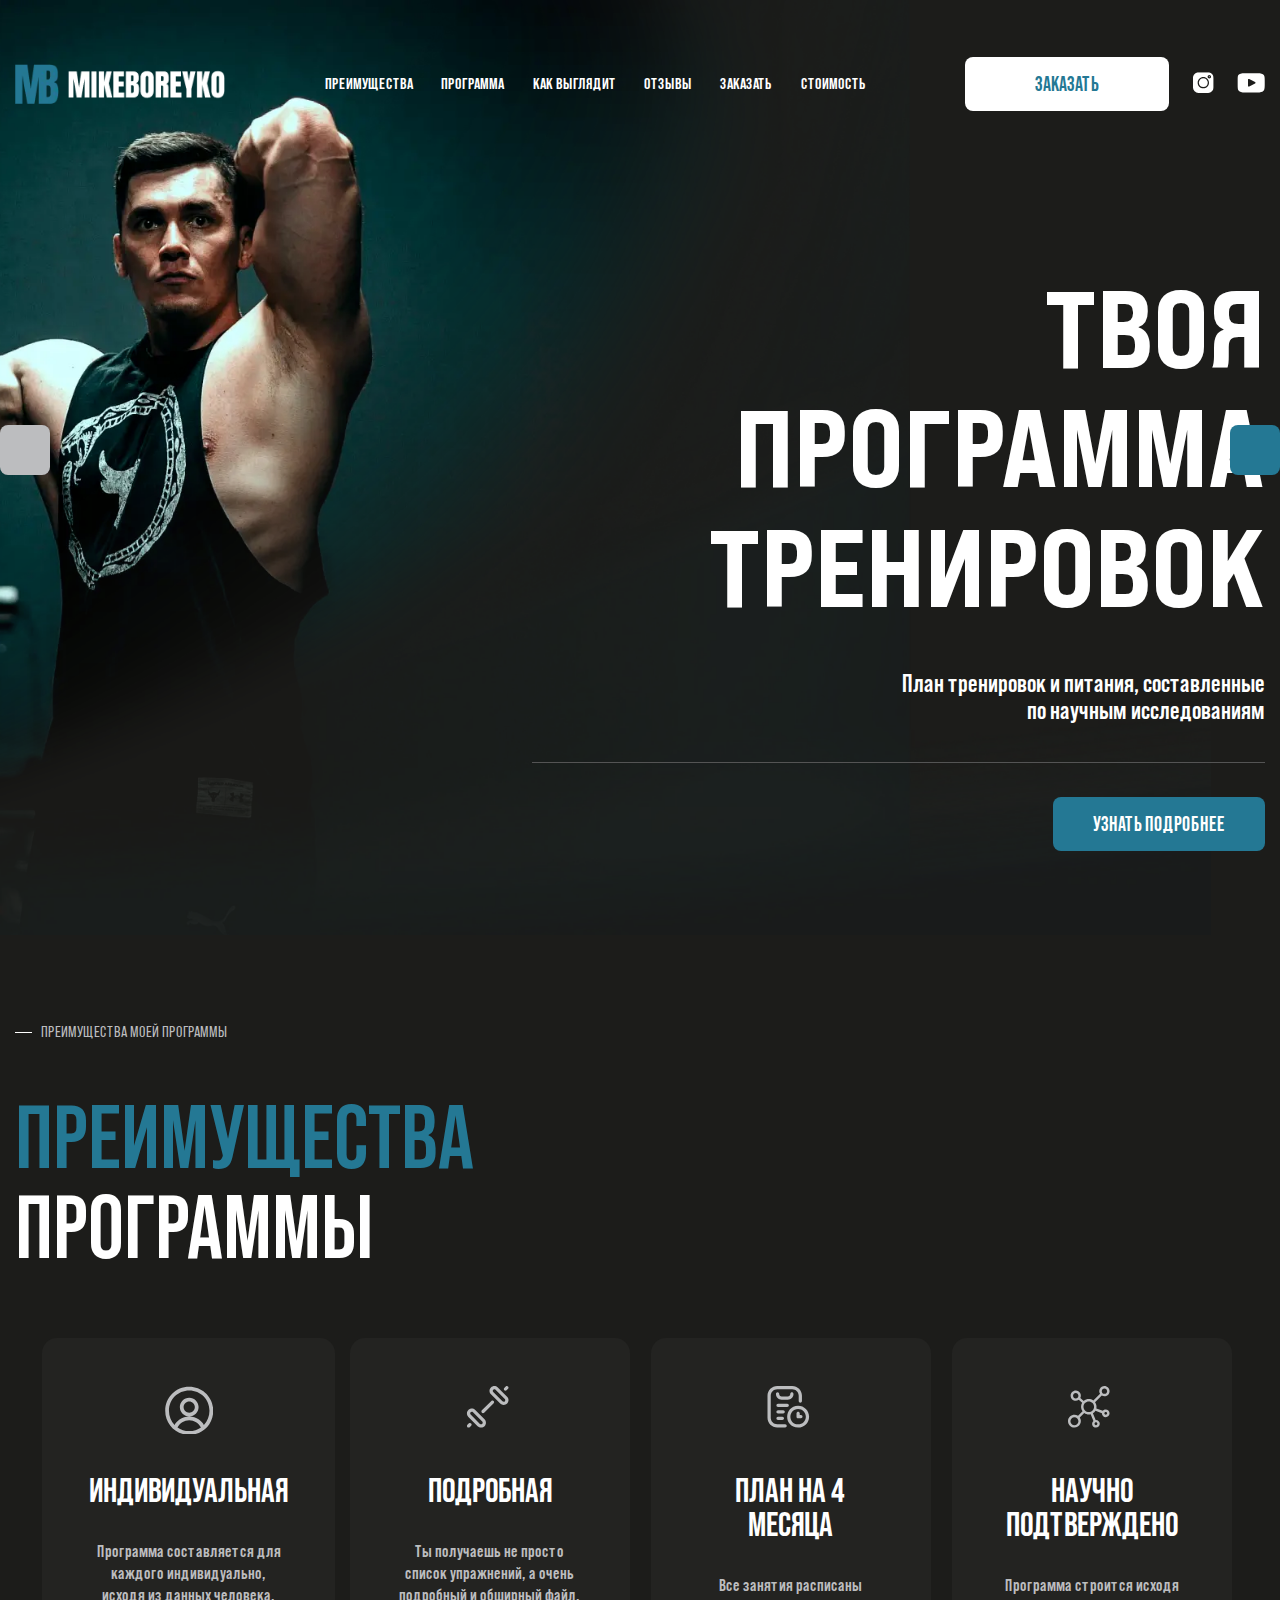
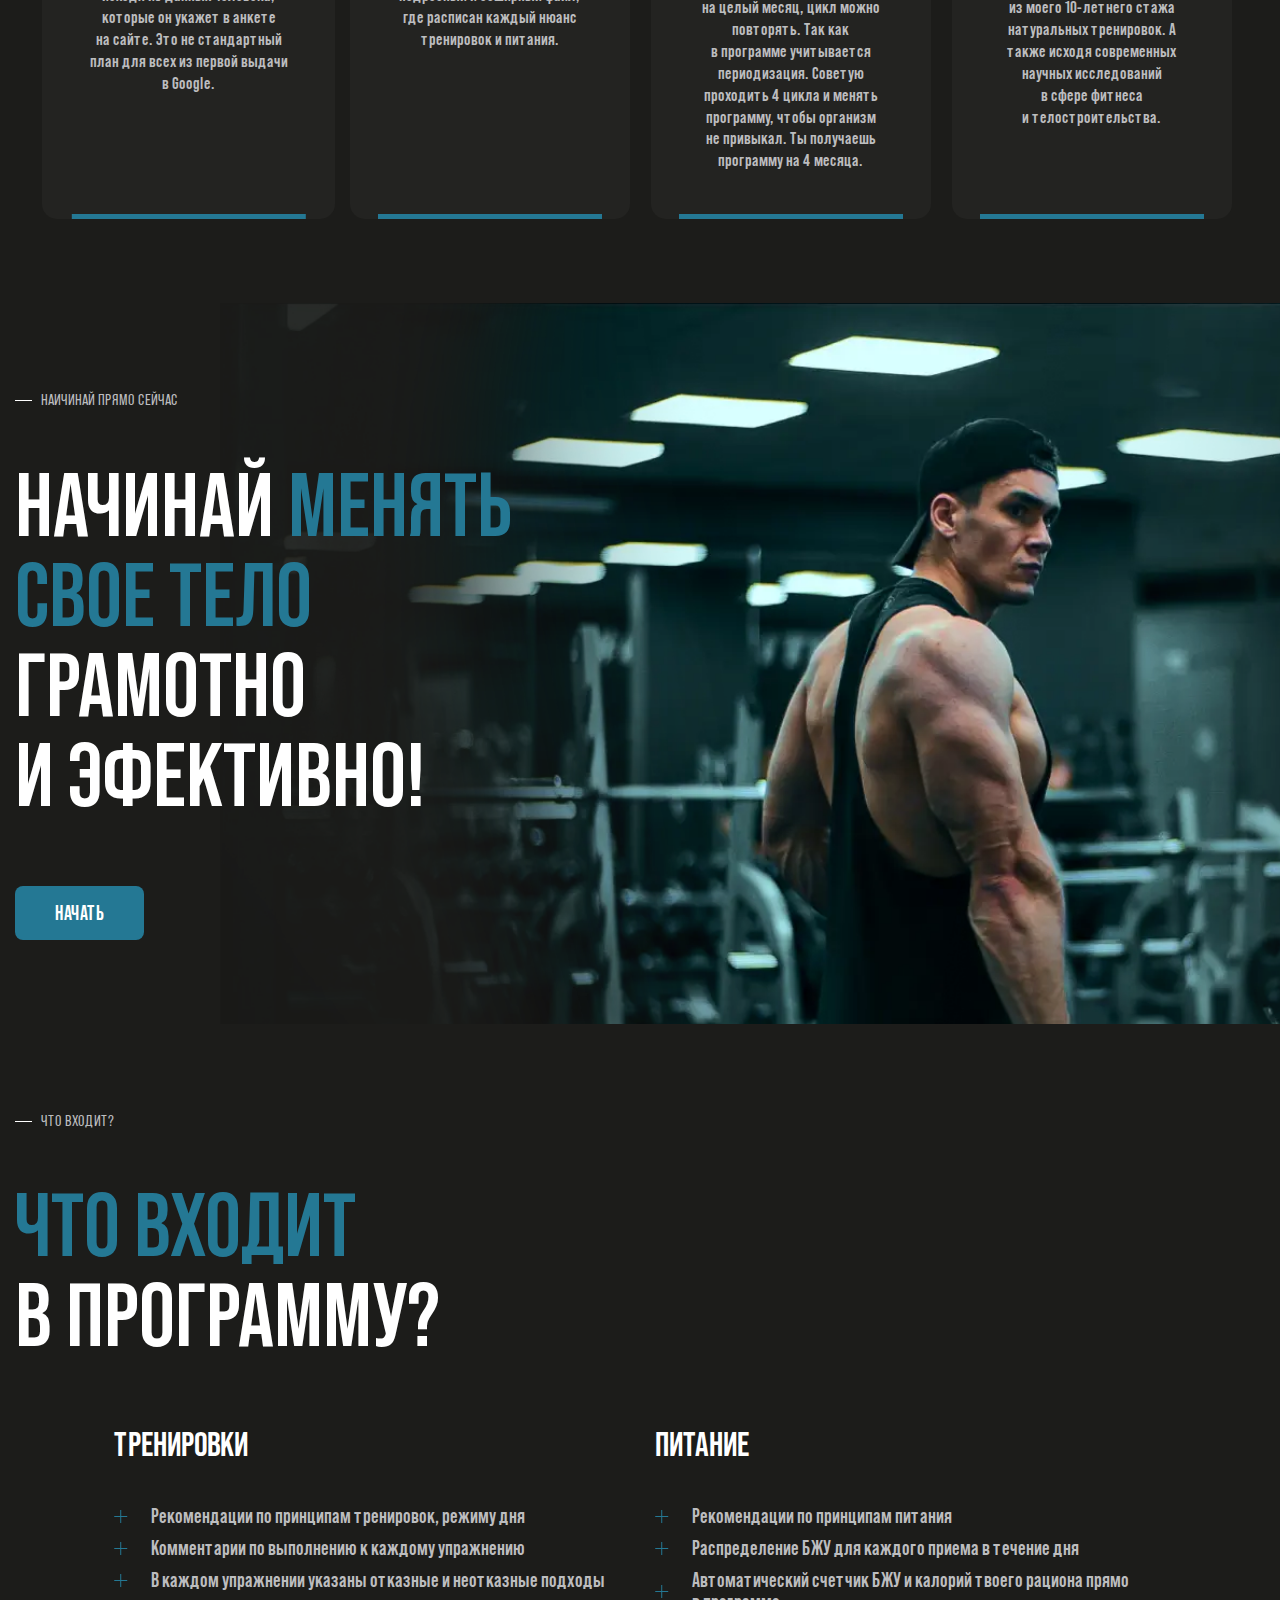
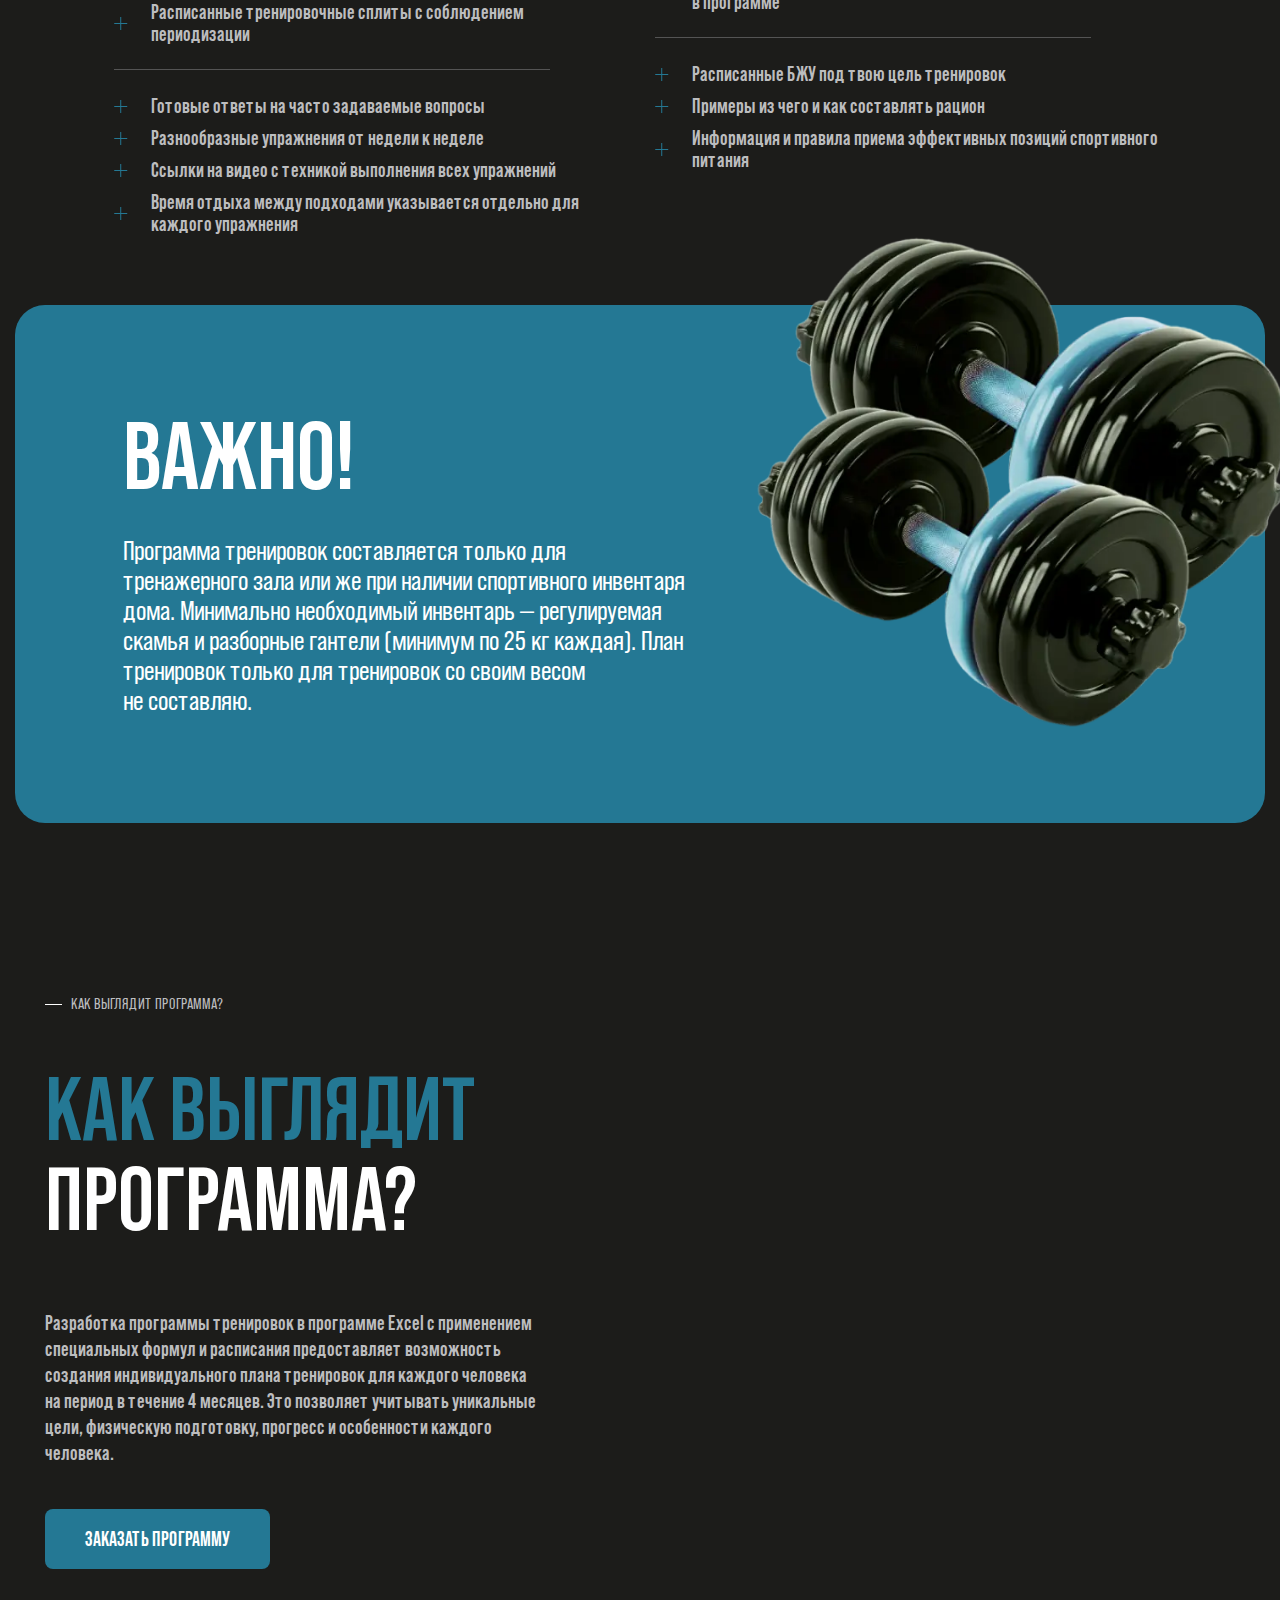
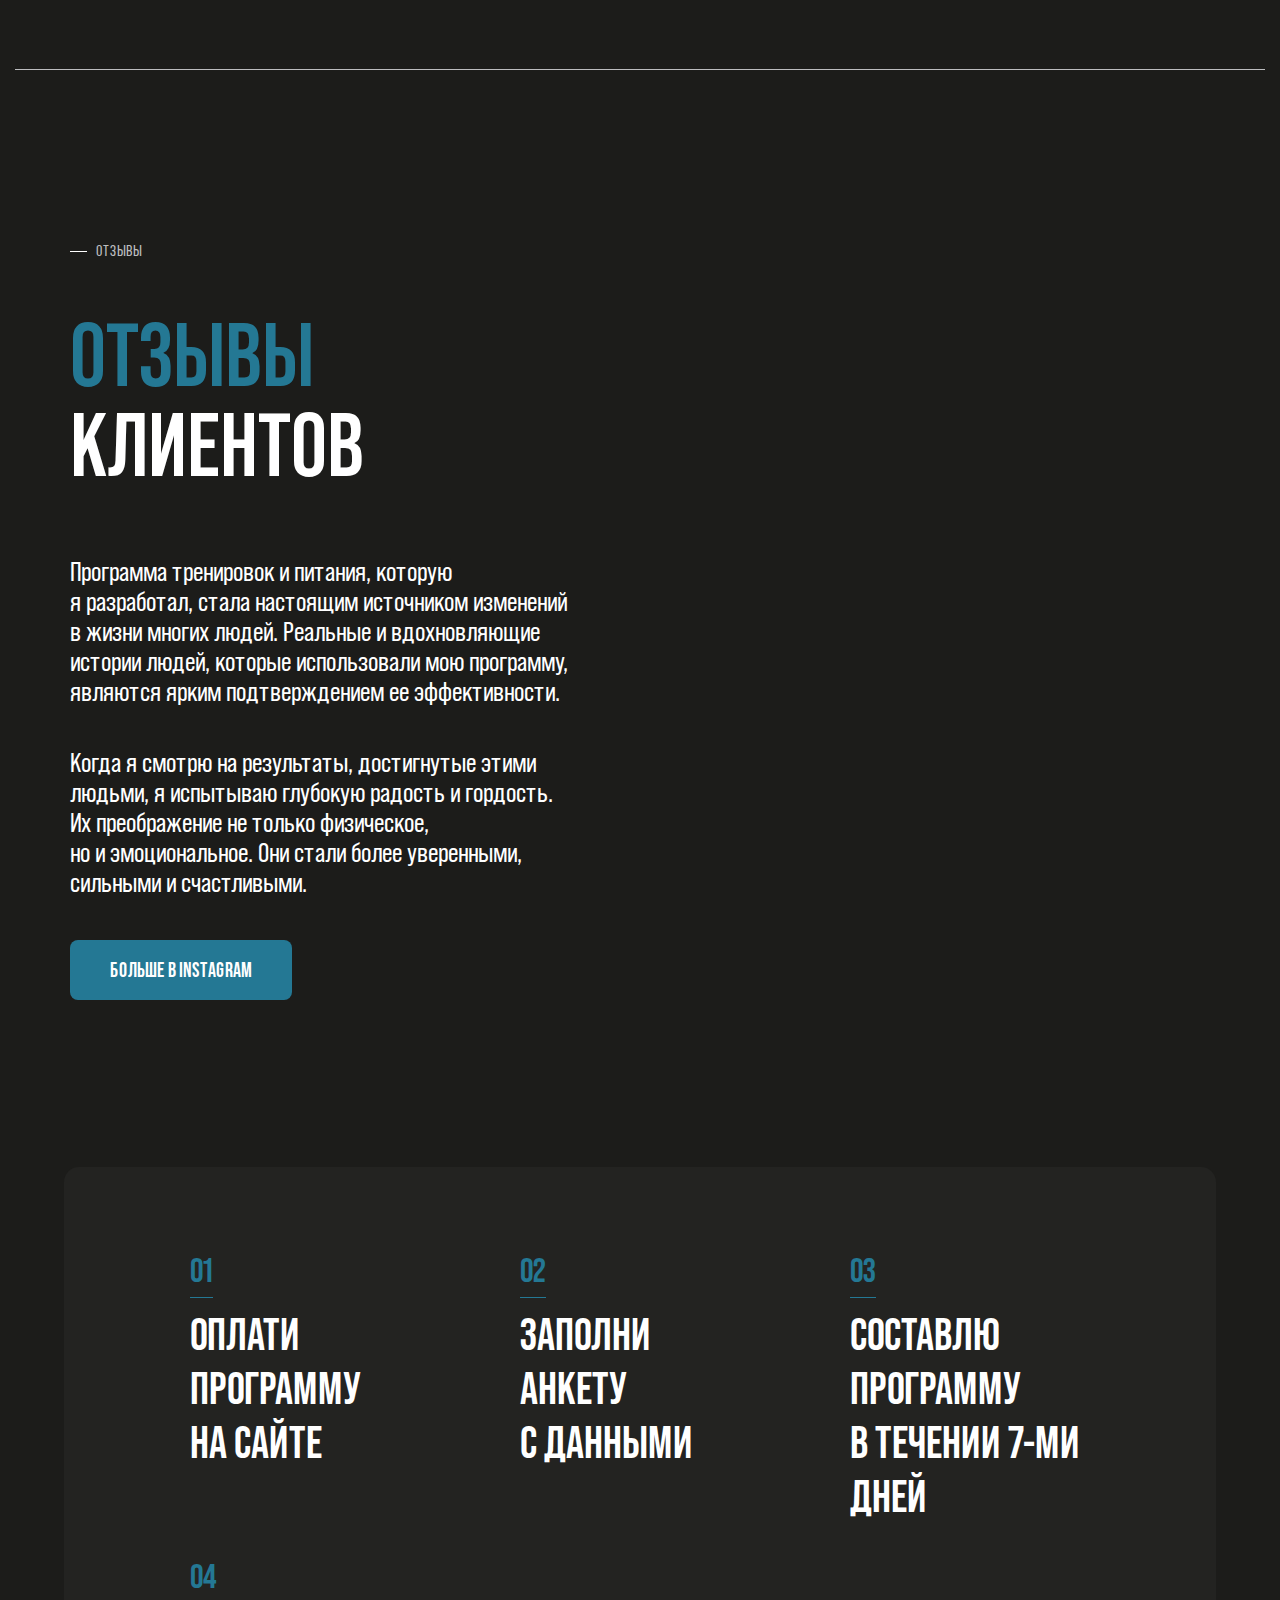
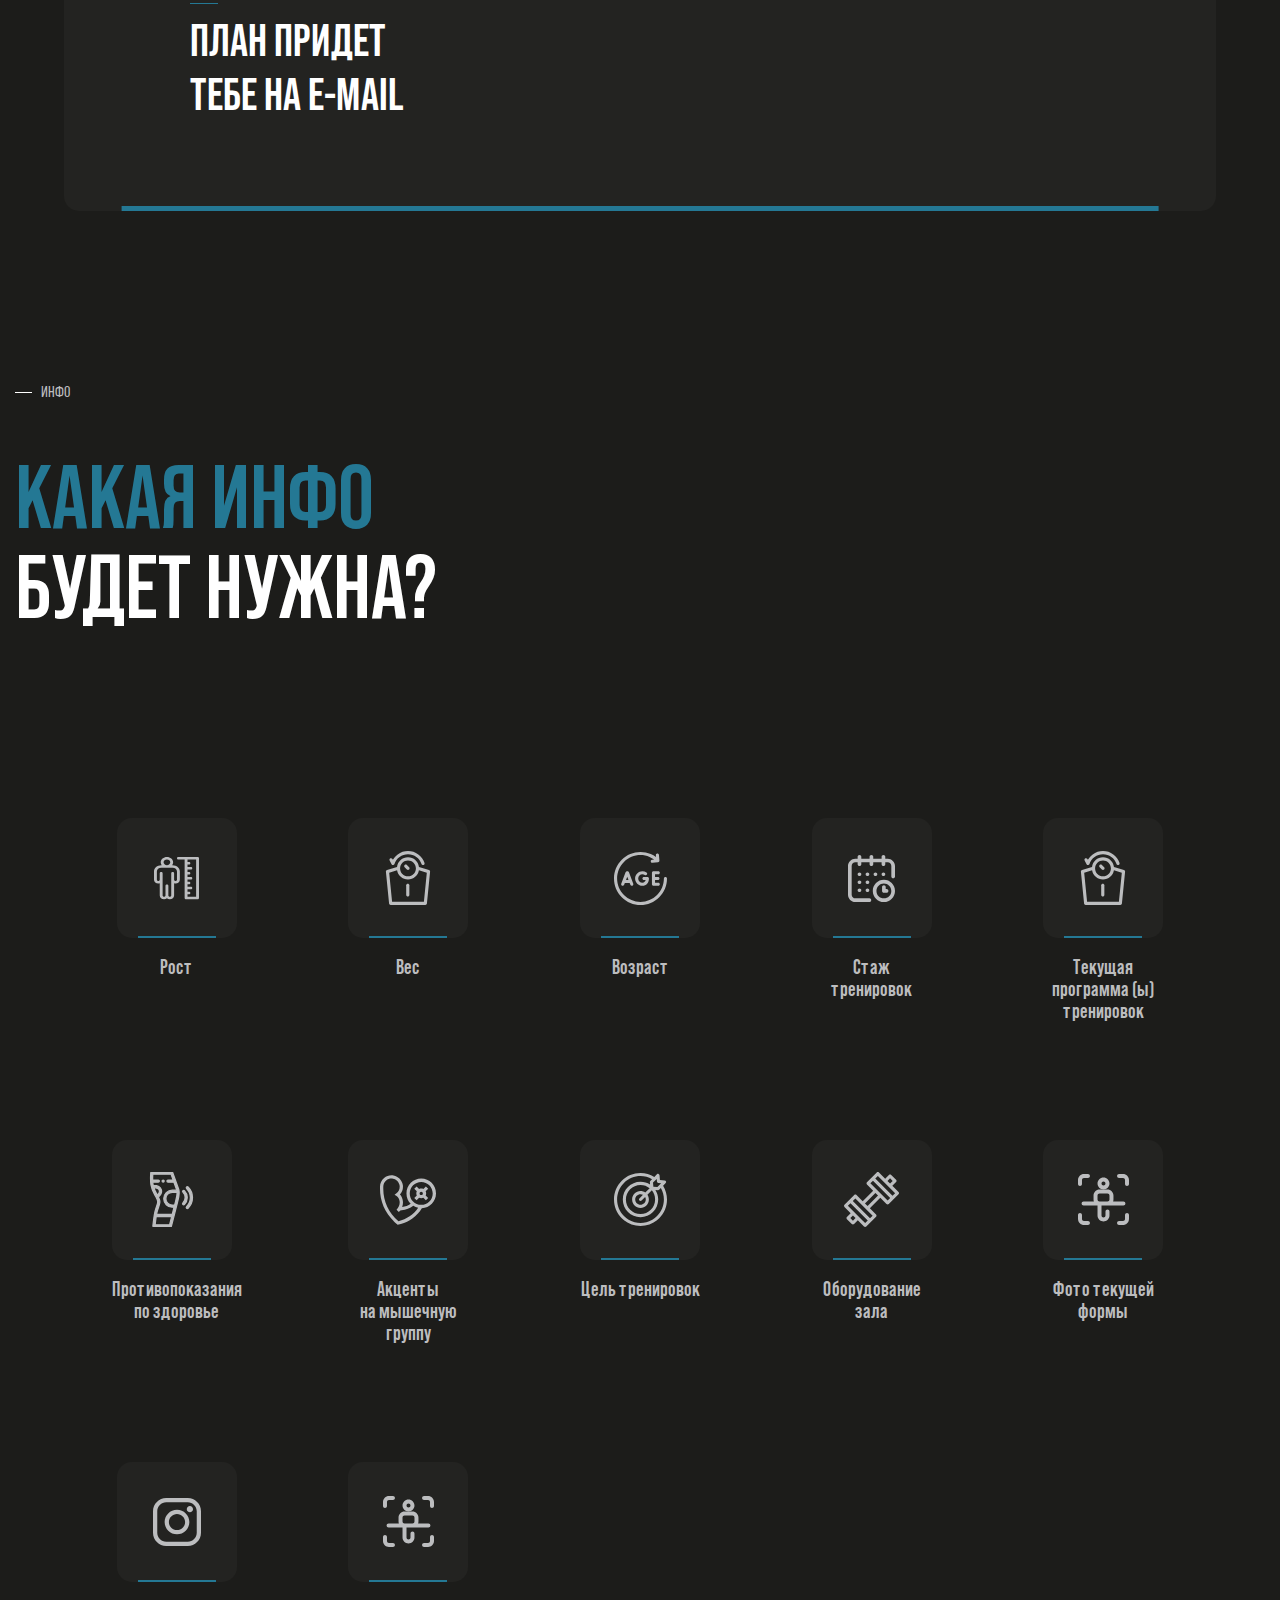
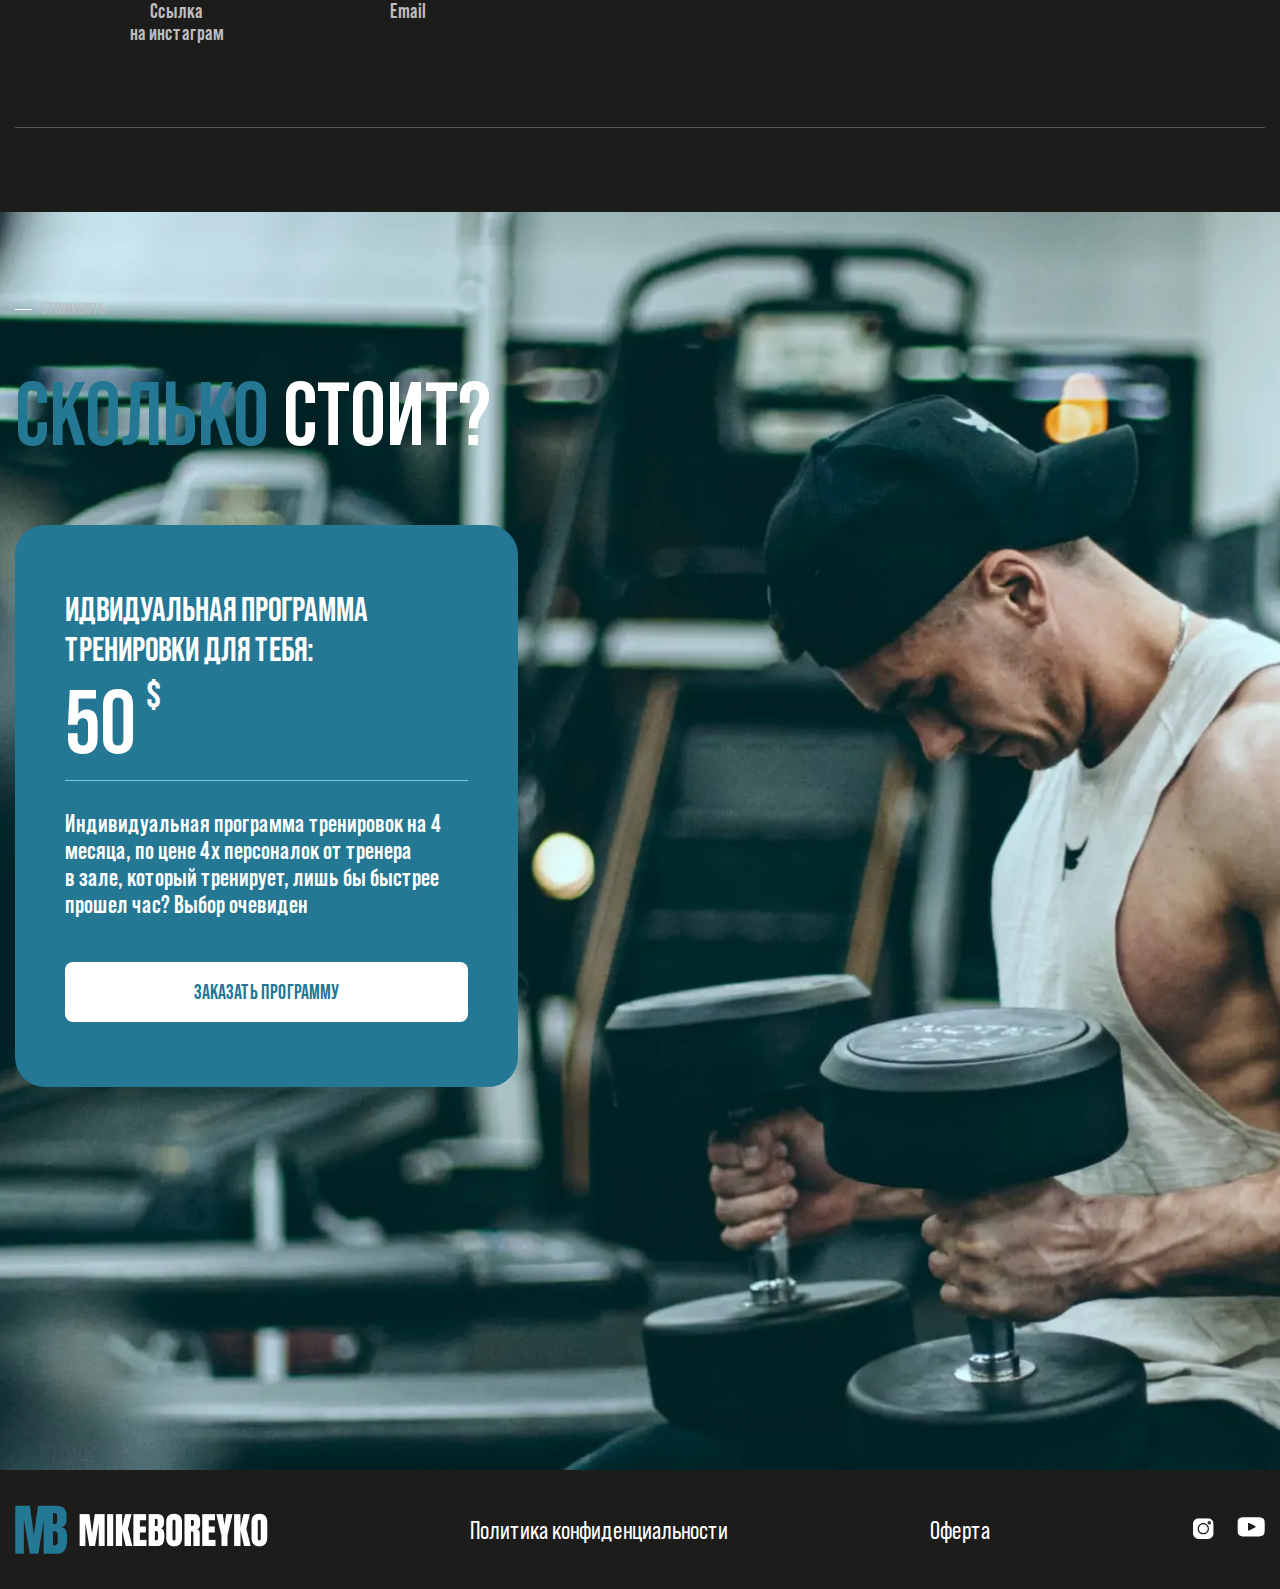
==== commit b97fb178: "add mobile menu" ====
--- a/docs/index.html
+++ b/docs/index.html
@@ -1,3 +1,3 @@
 <!DOCTYPE html><html lang="ru" class="page"><head><meta charset="UTF-8"><meta name="viewport" content="width=device-width,initial-scale=1"><link rel="shortcut icon" href="favicon.svg" type="image/x-icon"><meta http-equiv="X-UA-Compatible" content="ie=edge"><meta name="theme-color" content="#111111"><meta name="description" content="Сайт для продвижения услуг фитнес тренера."><title>MaxGraph New Site</title><link rel="preload" href="fonts/BebasNeuePro-Bold.woff2" as="font" type="font/woff2" crossorigin><link rel="preload" href="fonts/BebasNeuePro-ExpandedExtraBold.woff2" as="font" type="font/woff2" crossorigin><link rel="preload" href="fonts/BebasNeuePro-Regular.woff2" as="font" type="font/woff2" crossorigin><!-- <link rel="prefetch" as="style" href="https://cdn.jsdelivr.net/npm/swiper@11/swiper-bundle.min.css" />
-  <link rel="stylesheet" href="https://cdn.jsdelivr.net/npm/swiper@11/swiper-bundle.min.css" /> --><link rel="preload" as="style" href="css/vendor.css"><link rel="preload" as="style" href="css/main.css"><link rel="stylesheet" href="css/vendor.css"><link rel="stylesheet" href="css/main.css"><script defer="defer" src="js/main.js"></script></head><body class="page__body"><h1 class="visually-hidden">Личный сайт Mike Boreyko</h1><div class="site-container"><header class="header"><div class="container header__container"><a href="#" class="logo"><picture><source type="image/webp" srcset="./img/logo.webp"><img src="./img/logo.png" alt="Логотип сайта Mike Boreyko"></picture></a><button class="btn-reset burger" aria-label="Открыть меню" aria-expanded="false" data-burger><span class="burger__line"></span></button><nav class="nav nav__header"><ul class="nav__list"><li class="nav__item active"><a href="#advantage" aria-label="Преимущества">Преимущества</a></li><li class="nav__item"><a href="#included" aria-label="Программа">Программа</a></li><li class="nav__item"><a href="#program-looks" aria-label="Как
-          выглядит">Как выглядит</a></li><li class="nav__item"><a href="#reviews" aria-label="Отзывы">Отзывы</a></li><li class="nav__item"><a href="#" aria-label="Заказать">Заказать</a></li><li class="nav__item"><a href="#" aria-label="Стоимость">Стоимость</a></li></ul><ul class="nav__list-link"><li class="nav__item-link btn btn--big btn--light"><a href="#" aria-label="Заказать"></a>Заказать</li><li class="nav__item-link"><a href="#" aria-label="Перейти в Instagram автора."><svg width="21" height="21" viewBox="0 0 21 21" xmlns="http://www.w3.org/2000/svg"><g clip-path="url(#clip0_1_62)"><path d="M16.3227 4.17969C16.0464 4.17969 15.8215 4.40455 15.8215 4.68086C15.8215 4.95717 16.0464 5.18203 16.3227 5.18203C16.5991 5.18203 16.8239 4.95721 16.8239 4.68086C16.8239 4.40451 16.5991 4.17969 16.3227 4.17969Z"/><path d="M10.3217 6.23877C7.87182 6.23877 5.87866 8.23193 5.87866 10.6818C5.87866 13.1317 7.87182 15.1249 10.3217 15.1249C12.7717 15.1249 14.7648 13.1318 14.7648 10.6819C14.7648 8.23197 12.7717 6.23877 10.3217 6.23877Z"/><path d="M14.9845 0.359863H5.65913C2.53868 0.359863 0 2.89854 0 6.01903V15.3443C0 18.4648 2.53868 21.0035 5.65913 21.0035H14.9845C18.105 21.0035 20.6436 18.4648 20.6436 15.3443V6.01903C20.6436 2.89854 18.105 0.359863 14.9845 0.359863ZM10.3218 16.3438C7.19966 16.3438 4.65969 13.8038 4.65969 10.6817C4.65969 7.55952 7.1997 5.01959 10.3218 5.01959C13.4439 5.01959 15.984 7.55956 15.984 10.6817C15.984 13.8038 13.4439 16.3438 10.3218 16.3438ZM16.3226 6.40118C15.374 6.40118 14.6023 5.62947 14.6023 4.68091C14.6023 3.73235 15.374 2.96059 16.3226 2.96059C17.2712 2.96059 18.0429 3.73231 18.0429 4.68087C18.0429 5.62943 17.2712 6.40118 16.3226 6.40118Z"/></g><defs><clipPath id="clip0_1_62"><rect width="20.6436" height="20.6436" transform="translate(0 0.359863)"/></clipPath></defs></svg></a></li><li class="nav__item-link"><a href="#" aria-label="Перейти на YouTube канал автора."><svg width="28" height="28" viewBox="0 0 28 28" xmlns="http://www.w3.org/2000/svg"><g clip-path="url(#clip0_1_73)"><path d="M26.7827 5.91298C25.7925 4.73597 23.9645 4.25586 20.4733 4.25586H7.80018C4.22906 4.25586 2.37002 4.76694 1.3836 6.02005C0.421875 7.24183 0.421875 9.04203 0.421875 11.5336V16.2824C0.421875 21.1093 1.56296 23.56 7.80018 23.56H20.4733C23.5009 23.56 25.1786 23.1363 26.2639 22.0976C27.3769 21.0325 27.8518 19.2933 27.8518 16.2824V11.5336C27.8518 8.90603 27.7774 7.09521 26.7827 5.91298ZM18.032 14.5636L12.2772 17.5712C12.1485 17.6385 12.0078 17.6718 11.8673 17.6718C11.7082 17.6718 11.5495 17.629 11.4089 17.5439C11.1442 17.3835 10.9825 17.0965 10.9825 16.787V10.791C10.9825 10.482 11.1437 10.1953 11.4079 10.0348C11.6722 9.87431 12.0009 9.86334 12.2752 10.0058L18.03 12.9941C18.3227 13.1461 18.5066 13.4483 18.5071 13.7781C18.5074 14.1082 18.3243 14.4109 18.032 14.5636Z"/></g><defs><clipPath id="clip0_1_73"><rect width="27.4299" height="27.4299" transform="translate(0.421875 0.192871)"/></clipPath></defs></svg></a></li></ul></nav></div></header><section class="hero"><div class="container hero__container"><hgroup class="hero__content"><h2 class="hero__title">Твоя программа тренировок</h2><p class="hero__desc">План тренировок и питания, составленные по научным исследованиям</p></hgroup><footer class="hero__footer"><a href="#" class="hero__link btn">Узнать подробнее</a></footer></div></section><section class="advantage" id="advantage"><div class="container"><hgroup><h2 class="advantage__title title">Преимущества моей программы</h2><p class="advantage__desc desc"><span>Преимущества</span> программы</p></hgroup><ul class="advantage__list"><li class="advantage__item"><h3 class="advantage__item-title">ИНДИВИДУАЛЬНАЯ</h3><p class="advantage__item-text">Программа составляется для каждого индивидуально, исходя из данных человека, которые он укажет в анкете на сайте. Это не стандартный план для всех из первой выдачи в Google.</p></li><li class="advantage__item"><h3 class="advantage__item-title">Подробная</h3><p class="advantage__item-text">Ты получаешь не просто список упражнений, а очень подробный и обширный файл, где расписан каждый нюанс тренировок и питания.</p></li><li class="advantage__item"><h3 class="advantage__item-title">План на 4 месяца</h3><p class="advantage__item-text">Все занятия расписаны на целый месяц, цикл можно повторять. Так как в программе учитывается периодизация. Советую проходить 4 цикла и менять программу, чтобы организм не привыкал. Ты получаешь программу на 4 месяца.</p></li><li class="advantage__item"><h3 class="advantage__item-title">НАУЧНО ПОДТВЕРЖДЕНО</h3><p class="advantage__item-text">Программа строится исходя из моего 10-летнего стажа натуральных тренировок. А также исходя современных научных исследований в сфере фитнеса и телостроительства.</p></li></ul></div></section><section class="start"><div class="container"><hgroup><h2 class="start__title title">Наичинай прямо сейчас</h2><p class="start__desc desc">Начинай <span>менять свое тело</span> грамотно и эфективно!</p></hgroup><footer class="start__footer"><a href="#" class="start__link btn">начать</a></footer></div></section><section class="included" id="included"><div class="container"><hgroup><h2 class="included__title title">Что входит?</h2><p class="included__desc desc"><span>Что входит</span> в программу?</p></hgroup><div class="included__wrapper"><section class="included__section section-left"><h3 class="included__section-title">ТРЕНИРОВКИ</h3><ul class="included__list"><li class="included__item">Рекомендации по принципам тренировок, режиму дня</li><li class="included__item">Комментарии по выполнению к каждому упражнению</li><li class="included__item">В каждом упражнении указаны отказные и неотказные подходы</li><li class="included__item">Расписанные тренировочные сплиты с соблюдением периодизации</li><li class="included__item">Готовые ответы на часто задаваемые вопросы</li><li class="included__item">Разнообразные упражнения от недели к неделе</li><li class="included__item">Ссылки на видео с техникой выполнения всех упражнений</li><li class="included__item">Время отдыха между подходами указывается отдельно для каждого упражнения</li></ul></section><section class="included__section section-right"><h3 class="included__section-title">ПИТАНИЕ</h3><ul class="included__list"><li class="included__item">Рекомендации по принципам питания</li><li class="included__item">Распределение БЖУ для каждого приема в течение дня</li><li class="included__item">Автоматический счетчик БЖУ и калорий твоего рациона прямо в программе</li><li class="included__item">Расписанные БЖУ под твою цель тренировок</li><li class="included__item">Примеры из чего и как составлять рацион</li><li class="included__item">Информация и правила приема эффективных позиций спортивного питания</li></ul></section></div><article class="included-article"><hgroup><h2 class="included-article__title">Важно!</h2><p class="included-article__text">Программа тренировок составляется только для тренажерного зала или же при наличии спортивного инвентаря дома. Минимально необходимый инвентарь — регулируемая скамья и разборные гантели (минимум по 25 кг каждая). План тренировок только для тренировок со своим весом не составляю.</p></hgroup></article></div></section><section class="program-looks" id="program-looks"><div class="container"><div class="program-looks__wrapper"><div class="program-looks__content-image"><img loading="lazy" src="./img/iPadPro2020.png" alt="Вариант представления программы тренировок на планшете"></div><div class="program-looks__content-text"><hgroup><h2 class="program-looks__title title">КАК ВЫГЛЯДИТ ПРОГРАММА?</h2><p class="program-looks__desc desc"><span>КАК ВЫГЛЯДИТ</span> ПРОГРАММА?</p></hgroup><p class="program-looks__text">Разработка программы тренировок в программе Excel с применением специальных формул и расписания предоставляет возможность создания индивидуального плана тренировок для каждого человека на период в течение 4 месяцев. Это позволяет учитывать уникальные цели, физическую подготовку, прогресс и особенности каждого человека.</p><a href="#" class="btn program-looks__link-btn">Заказать программу</a></div></div></div></section><section class="reviews" id="reviews"><div class="container"><div class="reviews__flex"><div class="reviews__wrapper"><hgroup><h2 class="title">Отзывы</h2><p class="desc"><span>ОТЗЫВЫ</span> КЛИЕНТОВ</p></hgroup><p class="text reviews__text">Программа тренировок и питания, которую я разработал, стала настоящим источником изменений в жизни многих людей. Реальные и вдохновляющие истории людей, которые использовали мою программу, являются ярким подтверждением ее эффективности.</p><p class="text reviews__text">Когда я смотрю на результаты, достигнутые этими людьми, я испытываю глубокую радость и гордость. Их преображение не только физическое, но и эмоциональное. Они стали более уверенными, сильными и счастливыми.</p><a href="#" class="btn">БОЛЬШЕ В INSTAGRAM</a></div><section class="slider swiper reviews__slider"><h3 class="slider__title visually-hidden">Слайдер с отзывами довольных клиентов</h3><div class="swiper-wrapper"><article class="swiper-slide"><h2 class="slide__title visually-hidden">Отзыв от Максима</h2><picture><source type="image/webp" srcset="./img/iPhone12Pro.webp"><img src="./img/iPhone12Pro.png" loading="lazy" alt="Скриншот с отзывом от Максима"></picture></article><article class="swiper-slide"><h2 class="slide__title visually-hidden">Отзыв от Ольги</h2><picture><source type="image/webp" srcset="./img/iPhone12Pro.webp"><img src="./img/iPhone12Pro.png" loading="lazy" alt="Скриншот с отзывом от Ольги"></picture></article><article class="swiper-slide"><h2 class="slide__title visually-hidden">Отзыв от представителя компании ооо рога и копыта</h2><picture><source type="image/webp" srcset="./img/iPhone12Pro.webp"><img src="./img/iPhone12Pro.png" loading="lazy" alt="Скриншот с отзывом от представителя компании ооо рога и копыт"></picture></article></div><button class="slider__btn slider__btn--prev" title="Предыдущий слайд" type="button"></button> <button class="slider__btn slider__btn--next" title="Следующий слайд" type="button"></button></section></div></div></section></div><article class="steps"><div class="container steps__container"><h2 class="steps__title visually-hidden">Шаги для получения индивидуальной программы тренировок</h2><ol class="steps__list"><li class="steps__item"><p>ОПЛАТИ ПРОГРАММУ НА САЙТЕ</p></li><li class="steps__item"><p>ЗАПОЛНИ АНКЕТУ С ДАННЫМИ</p></li><li class="steps__item"><p>СОСТАВЛЮ ПРОГРАММУ В ТЕЧЕНИИ 7-МИ ДНЕЙ</p></li><li class="steps__item"><p>ПЛАН ПРИДЕТ ТЕБЕ НА E-MAIL</p></li></ol></div></article><section class="info"><div class="container"><hgroup><h2 class="title">Инфо</h2><p class="desc"><span>Какая инфо</span> будет нужна?</p></hgroup><ul class="info__list"><li class="info__item"><div class="info__icon"></div><span class="info__text">Рост</span></li><li class="info__item"><div class="info__icon"></div><span class="info__text">Вес</span></li><li class="info__item"><div class="info__icon"></div><span class="info__text">Возраст</span></li><li class="info__item"><div class="info__icon"></div><span class="info__text">Стаж тренировок</span></li><li class="info__item"><div class="info__icon"></div><span class="info__text">Текущая программа (ы) тренировок</span></li><li class="info__item"><div class="info__icon"></div><span class="info__text">Противопоказания по здоровье</span></li><li class="info__item"><div class="info__icon"></div><span class="info__text">Акценты на мышечную группу</span></li><li class="info__item"><div class="info__icon"></div><span class="info__text">Цель тренировок</span></li><li class="info__item"><div class="info__icon"></div><span class="info__text">Оборудование зала</span></li><li class="info__item"><div class="info__icon"></div><span class="info__text">Фото текущей формы</span></li><li class="info__item"><div class="info__icon"></div><span class="info__text">Ссылка на инстаграм</span></li><li class="info__item"><div class="info__icon"></div><span class="info__text">Email</span></li></ul></div></section><section class="price"><div class="container"><hgroup><h2 class="title">Стоимость</h2><p class="desc"><span>Сколько</span> Стоит?</p></hgroup><div class="price__content"><h3 class="price__content-title">ИДВИДУАЛЬНАЯ ПРОГРАММА ТРЕНИРОВКИ ДЛЯ ТЕБЯ:</h3><div class="price__number"><p>50<span>$</span></p></div><p class="price__text">Индивидуальная программа тренировок на 4 месяца, по цене 4х персоналок от тренера в зале, который тренирует, лишь бы быстрее прошел час? Выбор очевиден</p><button class="btn btn--light btn-reset" type="button">Заказать программу</button></div></div></section><footer class="footer"><div class="container footer__container"><a href="#" class="logo"><picture><source type="image/webp" srcset="./img/logo.webp"><img src="./img/logo.png" alt="Логотип сайта Mike Boreyko"></picture></a><a href="#">Политика конфиденциальности</a> <a href="#">Оферта</a><div class="nav"><ul class="nav__list-link"><li class="nav__item-link"><a href="#" aria-label="Перейти в Instagram автора."><svg width="21" height="21" viewBox="0 0 21 21" xmlns="http://www.w3.org/2000/svg"><g clip-path="url(#clip0_1_63)"><path d="M16.3227 4.17969C16.0464 4.17969 15.8215 4.40455 15.8215 4.68086C15.8215 4.95717 16.0464 5.18203 16.3227 5.18203C16.5991 5.18203 16.8239 4.95721 16.8239 4.68086C16.8239 4.40451 16.5991 4.17969 16.3227 4.17969Z"/><path d="M10.3217 6.23877C7.87182 6.23877 5.87866 8.23193 5.87866 10.6818C5.87866 13.1317 7.87182 15.1249 10.3217 15.1249C12.7717 15.1249 14.7648 13.1318 14.7648 10.6819C14.7648 8.23197 12.7717 6.23877 10.3217 6.23877Z"/><path d="M14.9845 0.359863H5.65913C2.53868 0.359863 0 2.89854 0 6.01903V15.3443C0 18.4648 2.53868 21.0035 5.65913 21.0035H14.9845C18.105 21.0035 20.6436 18.4648 20.6436 15.3443V6.01903C20.6436 2.89854 18.105 0.359863 14.9845 0.359863ZM10.3218 16.3438C7.19966 16.3438 4.65969 13.8038 4.65969 10.6817C4.65969 7.55952 7.1997 5.01959 10.3218 5.01959C13.4439 5.01959 15.984 7.55956 15.984 10.6817C15.984 13.8038 13.4439 16.3438 10.3218 16.3438ZM16.3226 6.40118C15.374 6.40118 14.6023 5.62947 14.6023 4.68091C14.6023 3.73235 15.374 2.96059 16.3226 2.96059C17.2712 2.96059 18.0429 3.73231 18.0429 4.68087C18.0429 5.62943 17.2712 6.40118 16.3226 6.40118Z"/></g><defs><clipPath id="clip0_1_63"><rect width="20.6436" height="20.6436" transform="translate(0 0.359863)"/></clipPath></defs></svg></a></li><li class="nav__item-link"><a href="#" aria-label="Перейти на YouTube канал автора."><svg width="28" height="28" viewBox="0 0 28 28" xmlns="http://www.w3.org/2000/svg"><g clip-path="url(#clip0_1_74)"><path d="M26.7827 5.91298C25.7925 4.73597 23.9645 4.25586 20.4733 4.25586H7.80018C4.22906 4.25586 2.37002 4.76694 1.3836 6.02005C0.421875 7.24183 0.421875 9.04203 0.421875 11.5336V16.2824C0.421875 21.1093 1.56296 23.56 7.80018 23.56H20.4733C23.5009 23.56 25.1786 23.1363 26.2639 22.0976C27.3769 21.0325 27.8518 19.2933 27.8518 16.2824V11.5336C27.8518 8.90603 27.7774 7.09521 26.7827 5.91298ZM18.032 14.5636L12.2772 17.5712C12.1485 17.6385 12.0078 17.6718 11.8673 17.6718C11.7082 17.6718 11.5495 17.629 11.4089 17.5439C11.1442 17.3835 10.9825 17.0965 10.9825 16.787V10.791C10.9825 10.482 11.1437 10.1953 11.4079 10.0348C11.6722 9.87431 12.0009 9.86334 12.2752 10.0058L18.03 12.9941C18.3227 13.1461 18.5066 13.4483 18.5071 13.7781C18.5074 14.1082 18.3243 14.4109 18.032 14.5636Z"/></g><defs><clipPath id="clip0_1_74"><rect width="27.4299" height="27.4299" transform="translate(0.421875 0.192871)"/></clipPath></defs></svg></a></li></ul></div></div></footer></body></html>+  <link rel="stylesheet" href="https://cdn.jsdelivr.net/npm/swiper@11/swiper-bundle.min.css" /> --><link rel="preload" as="style" href="css/vendor.css"><link rel="preload" as="style" href="css/main.css"><link rel="stylesheet" href="css/vendor.css"><link rel="stylesheet" href="css/main.css"><script defer="defer" src="js/main.js"></script></head><body class="page__body"><h1 class="visually-hidden">Личный сайт Mike Boreyko</h1><div class="site-container"><header class="header"><div class="container header__container"><a href="#" class="logo"><picture><source type="image/webp" srcset="./img/logo.webp"><img src="./img/logo.png" alt="Логотип сайта Mike Boreyko"></picture></a><button class="btn-reset burger" aria-label="Открыть меню" aria-expanded="false" data-burger><span class="burger__line"></span></button><nav class="nav nav__header"><ul class="nav__list"><li class="nav__item"><a href="#advantage" aria-label="Преимущества">Преимущества</a></li><li class="nav__item"><a href="#included" aria-label="Программа">Программа</a></li><li class="nav__item"><a href="#program-looks" aria-label="Как
+          выглядит">Как выглядит</a></li><li class="nav__item"><a href="#reviews" aria-label="Отзывы">Отзывы</a></li><li class="nav__item"><a href="#price" aria-label="Заказать">Заказать</a></li><li class="nav__item"><a href="#price" aria-label="Стоимость">Стоимость</a></li></ul><ul class="nav__list-link"><li class="nav__item-link btn btn--big btn--light"><a href="#price" aria-label="Заказать">Заказать</a></li><li class="nav__item-link"><a href="https://www.instagram.com/" target="_blank" aria-label="Перейти в Instagram автора."><svg width="21" height="21" viewBox="0 0 21 21" xmlns="http://www.w3.org/2000/svg"><g clip-path="url(#clip0_1_62)"><path d="M16.3227 4.17969C16.0464 4.17969 15.8215 4.40455 15.8215 4.68086C15.8215 4.95717 16.0464 5.18203 16.3227 5.18203C16.5991 5.18203 16.8239 4.95721 16.8239 4.68086C16.8239 4.40451 16.5991 4.17969 16.3227 4.17969Z"/><path d="M10.3217 6.23877C7.87182 6.23877 5.87866 8.23193 5.87866 10.6818C5.87866 13.1317 7.87182 15.1249 10.3217 15.1249C12.7717 15.1249 14.7648 13.1318 14.7648 10.6819C14.7648 8.23197 12.7717 6.23877 10.3217 6.23877Z"/><path d="M14.9845 0.359863H5.65913C2.53868 0.359863 0 2.89854 0 6.01903V15.3443C0 18.4648 2.53868 21.0035 5.65913 21.0035H14.9845C18.105 21.0035 20.6436 18.4648 20.6436 15.3443V6.01903C20.6436 2.89854 18.105 0.359863 14.9845 0.359863ZM10.3218 16.3438C7.19966 16.3438 4.65969 13.8038 4.65969 10.6817C4.65969 7.55952 7.1997 5.01959 10.3218 5.01959C13.4439 5.01959 15.984 7.55956 15.984 10.6817C15.984 13.8038 13.4439 16.3438 10.3218 16.3438ZM16.3226 6.40118C15.374 6.40118 14.6023 5.62947 14.6023 4.68091C14.6023 3.73235 15.374 2.96059 16.3226 2.96059C17.2712 2.96059 18.0429 3.73231 18.0429 4.68087C18.0429 5.62943 17.2712 6.40118 16.3226 6.40118Z"/></g><defs><clipPath id="clip0_1_62"><rect width="20.6436" height="20.6436" transform="translate(0 0.359863)"/></clipPath></defs></svg></a></li><li class="nav__item-link"><a href="https://www.youtube.com/" target="_blank" aria-label="Перейти на YouTube канал автора."><svg width="28" height="28" viewBox="0 0 28 28" xmlns="http://www.w3.org/2000/svg"><g clip-path="url(#clip0_1_73)"><path d="M26.7827 5.91298C25.7925 4.73597 23.9645 4.25586 20.4733 4.25586H7.80018C4.22906 4.25586 2.37002 4.76694 1.3836 6.02005C0.421875 7.24183 0.421875 9.04203 0.421875 11.5336V16.2824C0.421875 21.1093 1.56296 23.56 7.80018 23.56H20.4733C23.5009 23.56 25.1786 23.1363 26.2639 22.0976C27.3769 21.0325 27.8518 19.2933 27.8518 16.2824V11.5336C27.8518 8.90603 27.7774 7.09521 26.7827 5.91298ZM18.032 14.5636L12.2772 17.5712C12.1485 17.6385 12.0078 17.6718 11.8673 17.6718C11.7082 17.6718 11.5495 17.629 11.4089 17.5439C11.1442 17.3835 10.9825 17.0965 10.9825 16.787V10.791C10.9825 10.482 11.1437 10.1953 11.4079 10.0348C11.6722 9.87431 12.0009 9.86334 12.2752 10.0058L18.03 12.9941C18.3227 13.1461 18.5066 13.4483 18.5071 13.7781C18.5074 14.1082 18.3243 14.4109 18.032 14.5636Z"/></g><defs><clipPath id="clip0_1_73"><rect width="27.4299" height="27.4299" transform="translate(0.421875 0.192871)"/></clipPath></defs></svg></a></li></ul></nav></div></header><section class="hero" id="hero"><div class="container hero__container"><hgroup class="hero__content"><h2 class="hero__title">Твоя программа тренировок</h2><p class="hero__desc">План тренировок и питания, составленные по научным исследованиям</p></hgroup><footer class="hero__footer"><a href="#advantage" class="hero__link btn">Узнать подробнее</a></footer></div></section><section class="advantage" id="advantage"><div class="container"><hgroup><h2 class="advantage__title title">Преимущества моей программы</h2><p class="advantage__desc desc"><span>Преимущества</span> программы</p></hgroup><ul class="advantage__list"><li class="advantage__item"><h3 class="advantage__item-title">ИНДИВИДУАЛЬНАЯ</h3><p class="advantage__item-text">Программа составляется для каждого индивидуально, исходя из данных человека, которые он укажет в анкете на сайте. Это не стандартный план для всех из первой выдачи в Google.</p></li><li class="advantage__item"><h3 class="advantage__item-title">Подробная</h3><p class="advantage__item-text">Ты получаешь не просто список упражнений, а очень подробный и обширный файл, где расписан каждый нюанс тренировок и питания.</p></li><li class="advantage__item"><h3 class="advantage__item-title">План на 4 месяца</h3><p class="advantage__item-text">Все занятия расписаны на целый месяц, цикл можно повторять. Так как в программе учитывается периодизация. Советую проходить 4 цикла и менять программу, чтобы организм не привыкал. Ты получаешь программу на 4 месяца.</p></li><li class="advantage__item"><h3 class="advantage__item-title">НАУЧНО ПОДТВЕРЖДЕНО</h3><p class="advantage__item-text">Программа строится исходя из моего 10-летнего стажа натуральных тренировок. А также исходя современных научных исследований в сфере фитнеса и телостроительства.</p></li></ul></div></section><section class="start" id="start"><div class="container"><hgroup><h2 class="start__title title">Наичинай прямо сейчас</h2><p class="start__desc desc">Начинай <span>менять свое тело</span> грамотно и эфективно!</p></hgroup><footer class="start__footer"><a href="#info" class="start__link btn">начать</a></footer></div></section><section class="included" id="included"><div class="container"><hgroup><h2 class="included__title title">Что входит?</h2><p class="included__desc desc"><span>Что входит</span> в программу?</p></hgroup><div class="included__wrapper"><section class="included__section section-left"><h3 class="included__section-title">ТРЕНИРОВКИ</h3><ul class="included__list"><li class="included__item">Рекомендации по принципам тренировок, режиму дня</li><li class="included__item">Комментарии по выполнению к каждому упражнению</li><li class="included__item">В каждом упражнении указаны отказные и неотказные подходы</li><li class="included__item">Расписанные тренировочные сплиты с соблюдением периодизации</li><li class="included__item">Готовые ответы на часто задаваемые вопросы</li><li class="included__item">Разнообразные упражнения от недели к неделе</li><li class="included__item">Ссылки на видео с техникой выполнения всех упражнений</li><li class="included__item">Время отдыха между подходами указывается отдельно для каждого упражнения</li></ul></section><section class="included__section section-right"><h3 class="included__section-title">ПИТАНИЕ</h3><ul class="included__list"><li class="included__item">Рекомендации по принципам питания</li><li class="included__item">Распределение БЖУ для каждого приема в течение дня</li><li class="included__item">Автоматический счетчик БЖУ и калорий твоего рациона прямо в программе</li><li class="included__item">Расписанные БЖУ под твою цель тренировок</li><li class="included__item">Примеры из чего и как составлять рацион</li><li class="included__item">Информация и правила приема эффективных позиций спортивного питания</li></ul></section></div><article class="included-article"><hgroup><h2 class="included-article__title">Важно!</h2><p class="included-article__text">Программа тренировок составляется только для тренажерного зала или же при наличии спортивного инвентаря дома. Минимально необходимый инвентарь — регулируемая скамья и разборные гантели (минимум по 25 кг каждая). План тренировок только для тренировок со своим весом не составляю.</p></hgroup></article></div></section><section class="program-looks" id="program-looks"><div class="container"><div class="program-looks__wrapper"><div class="program-looks__content-image"><img loading="lazy" src="./img/iPadPro2020.png" alt="Вариант представления программы тренировок на планшете"></div><div class="program-looks__content-text"><hgroup><h2 class="program-looks__title title">КАК ВЫГЛЯДИТ ПРОГРАММА?</h2><p class="program-looks__desc desc"><span>КАК ВЫГЛЯДИТ</span> ПРОГРАММА?</p></hgroup><p class="program-looks__text">Разработка программы тренировок в программе Excel с применением специальных формул и расписания предоставляет возможность создания индивидуального плана тренировок для каждого человека на период в течение 4 месяцев. Это позволяет учитывать уникальные цели, физическую подготовку, прогресс и особенности каждого человека.</p><a href="#price" class="btn program-looks__link-btn">Заказать программу</a></div></div></div></section><section class="reviews" id="reviews"><div class="container"><div class="reviews__flex"><div class="reviews__wrapper"><hgroup><h2 class="title">Отзывы</h2><p class="desc"><span>ОТЗЫВЫ</span> КЛИЕНТОВ</p></hgroup><p class="text reviews__text">Программа тренировок и питания, которую я разработал, стала настоящим источником изменений в жизни многих людей. Реальные и вдохновляющие истории людей, которые использовали мою программу, являются ярким подтверждением ее эффективности.</p><p class="text reviews__text">Когда я смотрю на результаты, достигнутые этими людьми, я испытываю глубокую радость и гордость. Их преображение не только физическое, но и эмоциональное. Они стали более уверенными, сильными и счастливыми.</p><a href="https://www.instagram.com/" target="_blank" class="btn">БОЛЬШЕ В INSTAGRAM</a></div><section class="slider swiper reviews__slider"><h3 class="slider__title visually-hidden">Слайдер с отзывами довольных клиентов</h3><div class="swiper-wrapper"><article class="swiper-slide"><h2 class="slide__title visually-hidden">Отзыв от Максима</h2><picture><source type="image/webp" srcset="./img/iPhone12Pro.webp"><img src="./img/iPhone12Pro.png" loading="lazy" alt="Скриншот с отзывом от Максима"></picture></article><article class="swiper-slide"><h2 class="slide__title visually-hidden">Отзыв от Ольги</h2><picture><source type="image/webp" srcset="./img/iPhone12Pro.webp"><img src="./img/iPhone12Pro.png" loading="lazy" alt="Скриншот с отзывом от Ольги"></picture></article><article class="swiper-slide"><h2 class="slide__title visually-hidden">Отзыв от представителя компании ооо рога и копыта</h2><picture><source type="image/webp" srcset="./img/iPhone12Pro.webp"><img src="./img/iPhone12Pro.png" loading="lazy" alt="Скриншот с отзывом от представителя компании ооо рога и копыт"></picture></article></div><button class="slider__btn slider__btn--prev" title="Предыдущий слайд" type="button"></button> <button class="slider__btn slider__btn--next" title="Следующий слайд" type="button"></button></section></div></div></section></div><article class="steps" id="steps"><div class="container steps__container"><h2 class="steps__title visually-hidden">Шаги для получения индивидуальной программы тренировок</h2><ol class="steps__list"><li class="steps__item"><p>ОПЛАТИ ПРОГРАММУ НА САЙТЕ</p></li><li class="steps__item"><p>ЗАПОЛНИ АНКЕТУ С ДАННЫМИ</p></li><li class="steps__item"><p>СОСТАВЛЮ ПРОГРАММУ В ТЕЧЕНИИ 7-МИ ДНЕЙ</p></li><li class="steps__item"><p>ПЛАН ПРИДЕТ ТЕБЕ НА E-MAIL</p></li></ol></div></article><section class="info" id="info"><div class="container"><hgroup><h2 class="title">Инфо</h2><p class="desc"><span>Какая инфо</span> будет нужна?</p></hgroup><ul class="info__list"><li class="info__item"><div class="info__icon"></div><span class="info__text">Рост</span></li><li class="info__item"><div class="info__icon"></div><span class="info__text">Вес</span></li><li class="info__item"><div class="info__icon"></div><span class="info__text">Возраст</span></li><li class="info__item"><div class="info__icon"></div><span class="info__text">Стаж тренировок</span></li><li class="info__item"><div class="info__icon"></div><span class="info__text">Текущая программа (ы) тренировок</span></li><li class="info__item"><div class="info__icon"></div><span class="info__text">Противопоказания по здоровье</span></li><li class="info__item"><div class="info__icon"></div><span class="info__text">Акценты на мышечную группу</span></li><li class="info__item"><div class="info__icon"></div><span class="info__text">Цель тренировок</span></li><li class="info__item"><div class="info__icon"></div><span class="info__text">Оборудование зала</span></li><li class="info__item"><div class="info__icon"></div><span class="info__text">Фото текущей формы</span></li><li class="info__item"><div class="info__icon"></div><span class="info__text">Ссылка на инстаграм</span></li><li class="info__item"><div class="info__icon"></div><span class="info__text">Email</span></li></ul></div></section><section class="price" id="price"><div class="container"><hgroup><h2 class="title">Стоимость</h2><p class="desc"><span>Сколько</span> Стоит?</p></hgroup><div class="price__content"><h3 class="price__content-title">ИДВИДУАЛЬНАЯ ПРОГРАММА ТРЕНИРОВКИ ДЛЯ ТЕБЯ:</h3><div class="price__number"><p>50<span>$</span></p></div><p class="price__text">Индивидуальная программа тренировок на 4 месяца, по цене 4х персоналок от тренера в зале, который тренирует, лишь бы быстрее прошел час? Выбор очевиден</p><button class="btn btn--light btn-reset" type="button">Заказать программу</button></div></div></section><footer class="footer"><div class="container footer__container"><a href="#" class="logo"><picture><source type="image/webp" srcset="./img/logo.webp"><img src="./img/logo.png" alt="Логотип сайта Mike Boreyko"></picture></a><a href="#">Политика конфиденциальности</a> <a href="#">Оферта</a><div class="nav"><ul class="nav__list-link"><li class="nav__item-link"><a href="https://www.instagram.com/" target="_blank" aria-label="Перейти в Instagram автора."><svg width="21" height="21" viewBox="0 0 21 21" xmlns="http://www.w3.org/2000/svg"><g clip-path="url(#clip0_1_63)"><path d="M16.3227 4.17969C16.0464 4.17969 15.8215 4.40455 15.8215 4.68086C15.8215 4.95717 16.0464 5.18203 16.3227 5.18203C16.5991 5.18203 16.8239 4.95721 16.8239 4.68086C16.8239 4.40451 16.5991 4.17969 16.3227 4.17969Z"/><path d="M10.3217 6.23877C7.87182 6.23877 5.87866 8.23193 5.87866 10.6818C5.87866 13.1317 7.87182 15.1249 10.3217 15.1249C12.7717 15.1249 14.7648 13.1318 14.7648 10.6819C14.7648 8.23197 12.7717 6.23877 10.3217 6.23877Z"/><path d="M14.9845 0.359863H5.65913C2.53868 0.359863 0 2.89854 0 6.01903V15.3443C0 18.4648 2.53868 21.0035 5.65913 21.0035H14.9845C18.105 21.0035 20.6436 18.4648 20.6436 15.3443V6.01903C20.6436 2.89854 18.105 0.359863 14.9845 0.359863ZM10.3218 16.3438C7.19966 16.3438 4.65969 13.8038 4.65969 10.6817C4.65969 7.55952 7.1997 5.01959 10.3218 5.01959C13.4439 5.01959 15.984 7.55956 15.984 10.6817C15.984 13.8038 13.4439 16.3438 10.3218 16.3438ZM16.3226 6.40118C15.374 6.40118 14.6023 5.62947 14.6023 4.68091C14.6023 3.73235 15.374 2.96059 16.3226 2.96059C17.2712 2.96059 18.0429 3.73231 18.0429 4.68087C18.0429 5.62943 17.2712 6.40118 16.3226 6.40118Z"/></g><defs><clipPath id="clip0_1_63"><rect width="20.6436" height="20.6436" transform="translate(0 0.359863)"/></clipPath></defs></svg></a></li><li class="nav__item-link"><a href="https://www.youtube.com/" target="_blank" aria-label="Перейти на YouTube канал автора."><svg width="28" height="28" viewBox="0 0 28 28" xmlns="http://www.w3.org/2000/svg"><g clip-path="url(#clip0_1_74)"><path d="M26.7827 5.91298C25.7925 4.73597 23.9645 4.25586 20.4733 4.25586H7.80018C4.22906 4.25586 2.37002 4.76694 1.3836 6.02005C0.421875 7.24183 0.421875 9.04203 0.421875 11.5336V16.2824C0.421875 21.1093 1.56296 23.56 7.80018 23.56H20.4733C23.5009 23.56 25.1786 23.1363 26.2639 22.0976C27.3769 21.0325 27.8518 19.2933 27.8518 16.2824V11.5336C27.8518 8.90603 27.7774 7.09521 26.7827 5.91298ZM18.032 14.5636L12.2772 17.5712C12.1485 17.6385 12.0078 17.6718 11.8673 17.6718C11.7082 17.6718 11.5495 17.629 11.4089 17.5439C11.1442 17.3835 10.9825 17.0965 10.9825 16.787V10.791C10.9825 10.482 11.1437 10.1953 11.4079 10.0348C11.6722 9.87431 12.0009 9.86334 12.2752 10.0058L18.03 12.9941C18.3227 13.1461 18.5066 13.4483 18.5071 13.7781C18.5074 14.1082 18.3243 14.4109 18.032 14.5636Z"/></g><defs><clipPath id="clip0_1_74"><rect width="27.4299" height="27.4299" transform="translate(0.421875 0.192871)"/></clipPath></defs></svg></a></li></ul></div></div></footer></body></html>--- a/docs/css/main.css
+++ b/docs/css/main.css
@@ -1 +1 @@
-a,abbr,acronym,address,applet,article,aside,audio,b,big,blockquote,body,canvas,caption,center,cite,code,dd,del,details,dfn,div,dl,dt,em,embed,fieldset,figcaption,figure,footer,form,h1,h2,h3,h4,h5,h6,header,hgroup,html,i,iframe,img,ins,kbd,label,legend,li,main,mark,menu,nav,object,ol,output,p,pre,q,ruby,s,samp,section,small,span,strike,strong,sub,summary,sup,table,tbody,td,tfoot,th,thead,time,tr,tt,u,ul,var,video{margin:0;padding:0;border:0;font-size:100%;font:inherit;vertical-align:baseline}article,aside,details,figcaption,figure,footer,header,hgroup,main,menu,nav,section{display:block}[hidden]{display:none}body{line-height:1}menu,ol,ul{list-style:none}blockquote,q{quotes:none}blockquote:after,blockquote:before,q:after,q:before{content:"";content:none}table{border-collapse:collapse;border-spacing:0}:root{--font-family:BebasNeuePro,sans-serif;--content-width:1410px;--container-offset:15px;--container-width:calc(var(--content-width) + (var(--container-offset) * 2));--title-font-size:clamp(3rem, 10 * (1vw + 1vh) / 2, 9rem);--p-bottom-desc:clamp(3.2rem, 2.057rem + 3.571vw, 7.2rem);--text-color:#bcbdbf;--light-color:#fff;--second-dark:#545454;--third-dark:#232321;--bg-page:#1c1c1a;--accent-color:#247894;--p-top-section:clamp(4.5rem, 3.214rem + 4.018vw, 9rem)}.custom-checkbox__field:checked+.custom-checkbox__content::after{opacity:1}.custom-checkbox__field:focus+.custom-checkbox__content::before{outline:red solid 2px;outline-offset:2px}.custom-checkbox__field:disabled+.custom-checkbox__content{opacity:.4;pointer-events:none}@font-face{font-family:BebasNeuePro;src:url(../fonts/BebasNeuePro-Bold.woff2) format("woff2");font-weight:700;font-display:swap;font-style:normal}@font-face{font-family:BebasNeuePro;src:url(../fonts/BebasNeuePro-ExpandedExtraBold.woff2) format("woff2");font-weight:800;font-display:swap;font-style:normal}@font-face{font-family:BebasNeuePro;src:url(../fonts/BebasNeuePro-Regular.woff2) format("woff2");font-weight:400;font-display:swap;font-style:normal}html{-webkit-box-sizing:border-box;box-sizing:border-box;font-size:10px;color:var(--text-color);scroll-behavior:smooth}*,::after,::before{-webkit-box-sizing:inherit;box-sizing:inherit}.page{height:100%;font-family:var(--font-family,sans-serif);-webkit-text-size-adjust:100%;background-color:var(--bg-page)}.page__body{margin:0;min-width:320px;min-height:100%;font-size:1rem}img{height:auto;max-width:100%;-o-object-fit:cover;object-fit:cover}a{text-decoration:none;color:inherit}.site-container{overflow:hidden}.is-hidden{display:none!important}.btn-reset{border:none;padding:0;background-color:transparent;cursor:pointer}.list-reset{list-style:none;margin:0;padding:0}.input-reset{-webkit-appearance:none;-moz-appearance:none;appearance:none;border:none;border-radius:0;background-color:#fff}.input-reset::-webkit-search-cancel-button,.input-reset::-webkit-search-decoration,.input-reset::-webkit-search-results-button,.input-reset::-webkit-search-results-decoration{display:none}.visually-hidden{position:absolute;overflow:hidden;margin:-1px;border:0;padding:0;width:1px;height:1px;clip:rect(0 0 0 0)}.container{margin:0 auto;padding:0 var(--container-offset);max-width:var(--container-width)}.js-focus-visible :focus:not(.focus-visible){outline:0}.centered{text-align:center}.dis-scroll{position:fixed;left:0;top:0;overflow:hidden;width:100%;height:100vh;-ms-scroll-chaining:none;overscroll-behavior:none}.page--ios .dis-scroll{position:relative}.title{font-size:1.6rem;font-weight:400;line-height:168.75%;text-transform:uppercase;margin-bottom:clamp(2.5rem,1.786rem + 2.232vw,5rem);position:relative;display:inline-block;padding-left:26px}.title::after{content:"";width:17px;height:1px;background-color:var(--light-color);position:absolute;left:0;top:50%}.desc{max-width:50rem;color:var(--light-color);font-size:var(--title-font-size);font-weight:700;line-height:100%;text-transform:uppercase;padding-bottom:var(--p-bottom-desc)}.desc span{color:var(--accent-color)}.text{color:var(--light-color);font-size:2.8rem;font-weight:400;line-height:107.143%;margin-bottom:4.2rem}.nav__list,.nav__list-link{display:-webkit-box;display:-ms-flexbox;display:flex;-webkit-box-align:center;-ms-flex-align:center;align-items:center;gap:clamp(2rem,-10.5rem + 10.417vw,4.5rem);list-style:none}.nav__list-link{gap:clamp(2rem,-3rem + 4.167vw,3rem)}.nav__item,.nav__item-link{color:var(--light-color);font-size:1.6rem;font-weight:700;line-height:187.501%;text-transform:uppercase;-webkit-transition:color .2s ease-in;transition:color .2s ease-in}.nav__item path,.nav__item-link path{fill:var(--light-color);-webkit-transition:fill .2s ease-in;transition:fill .2s ease-in}.nav__item-link:active,.nav__item-link:hover,.nav__item:active,.nav__item:hover{color:var(--accent-color);opacity:.75}.nav__item-link:active path,.nav__item-link:hover path,.nav__item:active path,.nav__item:hover path{fill:var(--accent-color)}.nav__item-link.active,.nav__item.active{color:var(--accent-color)}.nav__item-link{line-height:normal}@media (max-width:1100px){.nav__item-link{display:none}}@media (min-width:1110px){.nav__list{margin:0 auto}}.btn{border-radius:8px;cursor:pointer;-webkit-transition:.2s ease-in;transition:.2s ease-in;color:var(--light-color);font-size:2rem;font-weight:700;line-height:70%;text-transform:uppercase;background-color:var(--accent-color);padding:2rem 4rem;display:inline-block}.btn:active,.btn:hover{opacity:.75}.btn--big{padding:20px 70px;font-size:20px;font-weight:700;line-height:70%;text-transform:uppercase}.btn--light{background-color:var(--light-color);color:var(--accent-color)}.btn--light:active,.btn--light:hover{background-color:var(--accent-color);color:var(--light-color);opacity:.75}.header{width:100%;padding-top:clamp(2.5rem,10 * (1vw + 1vh) / 2,5.7rem);position:absolute}.header__container{display:-webkit-box;display:-ms-flexbox;display:flex;-webkit-box-align:center;-ms-flex-align:center;align-items:center}.nav__header{width:100%;display:-webkit-box;display:-ms-flexbox;display:flex;-webkit-box-pack:justify;-ms-flex-pack:justify;justify-content:space-between}.burger{display:none}@media (max-width:1110px){.nav__header{-webkit-box-pack:end;-ms-flex-pack:end;justify-content:flex-end}}@media (max-width:768px){.nav{display:none}.burger{display:block;width:40px;height:40px;border-radius:5px;background-color:#fff;position:absolute;top:80%;-webkit-transform:translateY(-50%);-ms-transform:translateY(-50%);transform:translateY(-50%);right:15px}.burger__line{display:block;position:relative;width:22px;height:2px;background-color:var(--accent-color);-webkit-transform:translate(40%);-ms-transform:translate(40%);transform:translate(40%)}.burger__line::after,.burger__line::before{content:"";position:absolute;width:22px;height:2px;background-color:inherit}.burger__line::before{bottom:5px;-webkit-transform:translate(-50%);-ms-transform:translate(-50%);transform:translate(-50%)}.burger__line::after{bottom:-5px;-webkit-transform:translate(-50%);-ms-transform:translate(-50%);transform:translate(-50%)}}.hero{color:var(--light-color);text-align:right;font-size:clamp(4rem,10 * (1vw + 1vh) / 2,11.5rem);line-height:104.348%;text-transform:uppercase;background-image:url(../img/bg-hero.webp);background-repeat:no-repeat;background-position:left -35rem top;background-size:cover;padding:var(--p-top-section) 0}.hero__content{max-width:733px;display:-webkit-box;display:-ms-flexbox;display:flex;-webkit-box-orient:vertical;-webkit-box-direction:normal;-ms-flex-direction:column;flex-direction:column;max-width:733px;margin-left:auto;margin-bottom:3.4rem;border-bottom:1px solid var(--second-dark)}.hero__title{margin-top:18.7rem;margin-bottom:4rem;line-height:1.1;font-weight:800}.hero__desc{color:var(--light-color);font-size:2.5rem;font-weight:700;line-height:108%;display:block;margin-left:auto;text-transform:none;max-width:38.3rem;margin-bottom:3.8rem}.hero__link{color:var(--light-color);font-size:2rem;font-weight:700;line-height:70%;text-transform:uppercase;background-color:var(--accent-color);padding:2rem 4rem;display:inline-block}.hero__link:active,.hero__link:hover{opacity:.75}.hero__footer{font-size:initial;line-height:normal}.advantage{padding:var(--p-top-section) 0}.advantage__list{display:-ms-grid;display:grid;gap:3.2rem 2.1rem;-webkit-box-pack:center;-ms-flex-pack:center;justify-content:center;justify-items:center;grid-template-columns:repeat(auto-fill,28rem)}@media (min-width:911px) and (max-width:1212px){.advantage__list{grid-template-columns:repeat(auto-fit,38rem)}}.advantage__item{padding:13.5rem 4.7rem 4.7rem;border-radius:1.5rem;background-color:var(--third-dark);max-width:32rem;position:relative}.advantage__item::after{content:"";width:4.8rem;height:4.8rem;position:absolute;top:4.8rem;left:50%;-webkit-transform:translateX(-50%);-ms-transform:translateX(-50%);transform:translateX(-50%);background-repeat:no-repeat}.advantage__item:nth-child(1)::after{background-image:url(../img/svg/person.svg)}.advantage__item:nth-child(2)::after{background-image:url(../img/svg/dumbbell.svg)}.advantage__item:nth-child(3)::after{background-image:url(../img/svg/plane.svg)}.advantage__item:nth-child(4)::after{background-image:url(../img/svg/formula.svg)}.advantage__item::before{content:"";width:80%;position:absolute;bottom:0;left:50%;-webkit-transform:translateX(-50%);-ms-transform:translateX(-50%);transform:translateX(-50%);border-bottom:5px solid var(--accent-color)}.advantage__item-title{color:var(--light-color);text-align:center;font-size:3.4rem;font-weight:700;line-height:100%;text-transform:uppercase;margin-bottom:3.4rem}.advantage__item-text{color:var(--text-color);text-align:center;font-size:1.7rem;font-weight:700;line-height:129.412%}.start{padding:var(--p-top-section) 0;background-image:url(../img/bg-start.webp);background-repeat:no-repeat;background-position:top right -22rem;background-size:cover}.start__link{color:var(--light-color);font-size:2rem;font-weight:700;line-height:70%;text-transform:uppercase;background-color:var(--accent-color);padding:2rem 4rem;display:inline-block}.start__link:active,.start__link:hover{opacity:.75}.included{padding:var(--p-top-section) 0}.included__wrapper{margin-bottom:6rem;display:-ms-grid;display:grid;grid-template-columns:repeat(auto-fit,clamp(28rem,20.286rem + 24.107vw,55rem));justify-items:center;-webkit-box-pack:center;-ms-flex-pack:center;justify-content:center;gap:3rem}@media (max-width:900px){.included__wrapper{grid-template-columns:repeat(auto-fit,clamp(28rem,16.571rem + 35.714vw,68rem))}}.included__section{width:100%}.included__section-title{color:var(--light-color);font-size:3.4rem;font-weight:700;line-height:100%;margin-bottom:4.4rem}.included__item{color:var(--text-color);font-size:2rem;font-weight:700;line-height:110%;padding-left:3.7rem;margin-bottom:1rem;position:relative}.included__item::before{content:url(../img/svg/plus.svg);position:absolute;left:0;top:50%;-webkit-transform:translateY(-50%);-ms-transform:translateY(-50%);transform:translateY(-50%)}.section-left .included__item:nth-child(4):not(:last-of-type){margin-bottom:5rem}.section-left .included__item:nth-child(4):not(:last-of-type)::after{content:"";width:100%;max-width:436px;border-bottom:1px solid var(--second-dark);position:absolute;bottom:-2.5rem;left:0}.section-right .included__item:nth-child(3):not(:last-of-type){margin-bottom:5rem}.section-right .included__item:nth-child(3):not(:last-of-type)::after{content:"";width:100%;max-width:436px;border-bottom:1px solid var(--second-dark);position:absolute;bottom:-2.5rem;left:0}.included-article{padding:clamp(3.5rem,1.071rem + 7.589vw,12rem);background-color:var(--accent-color);color:var(--light-color);border-radius:3rem;position:relative;display:-ms-grid;display:grid;-ms-grid-columns:1.5fr 1fr;grid-template-columns:1.5fr 1fr;gap:3rem}.included-article::after{content:"";position:absolute;top:-15rem;right:-8rem;width:clamp(30rem,18.571rem + 35.714vw,70rem);height:clamp(30rem,18.571rem + 35.714vw,70rem);background-image:url(../img/dumbbell.webp);background-repeat:no-repeat;background-size:contain;background-position:top 3rem right 0}@media (max-width:1100px){.included-article{display:block;padding-bottom:clamp(25rem,12.692rem + 38.462vw,55rem)}.included-article::after{top:auto;bottom:clamp(-4rem,-1.128rem - 8.974vw,-11rem);right:50%;-webkit-transform:translateX(50%);-ms-transform:translateX(50%);transform:translateX(50%)}}.included-article__title{color:var(--light-color);font-size:clamp(7rem,6.143rem + 2.679vw,10rem);font-weight:700;line-height:89.962%;text-transform:uppercase;margin-bottom:3.8rem}.included-article__text{color:var(--light-color);font-size:2.8rem;font-weight:400;line-height:107.143%;max-width:56.2rem}.program-looks{padding:var(--p-top-section) 0}.program-looks__text{color:var(--text-color);font-size:2rem;font-weight:700;line-height:130%;margin-bottom:4.3rem;max-width:50rem}.program-looks__wrapper{display:-webkit-box;display:-ms-flexbox;display:flex;gap:3rem;padding-bottom:10rem;border-bottom:1px solid var(--text-color)}@media (max-width:768px){.program-looks__wrapper{-webkit-box-orient:vertical;-webkit-box-direction:reverse;-ms-flex-direction:column-reverse;flex-direction:column-reverse;-webkit-box-align:center;-ms-flex-align:center;align-items:center;padding-bottom:5rem}}.program-looks__wrapper__content-image{max-width:60rem}.program-looks__wrapper__content-text{-ms-flex-negative:.5;flex-shrink:.5}.reviews{padding:var(--p-top-section) 0}.reviews__flex{display:-ms-grid;display:grid;-ms-grid-columns:1fr 1fr;grid-template-columns:1fr 1fr;gap:3rem;-webkit-box-pack:justify;-ms-flex-pack:justify;justify-content:space-between;-webkit-box-align:center;-ms-flex-align:center;align-items:center;justify-items:center}@media (max-width:1160px){.reviews__flex{grid-template-columns:repeat(auto-fill,clamp(15rem,3.864rem + 39.773vw,50rem))}}@media (max-width:768px){.reviews__flex{grid-template-columns:repeat(auto-fill,clamp(28rem,15.377rem + 45.082vw,50rem));-webkit-box-pack:center;-ms-flex-pack:center;justify-content:center}}.reviews__text{max-width:50rem}.reviews__slider{width:100%;max-width:50rem}.slider{width:100%}.slider__wrapper{position:absolute;overflow:hidden;top:0;left:0}.slider__btn{position:absolute;width:50px;height:50px;top:calc(50% - 25px);z-index:1000;background-color:var(--accent-color);background-repeat:no-repeat;background-position:center;border:none;border-radius:8px;cursor:pointer;-webkit-transition:.3s ease-out;transition:.3s ease-out}.slider__btn--prev{left:0;background-image:url(../img/svg/btn-active-right.svg);-webkit-transform:rotate(180deg);-ms-transform:rotate(180deg);transform:rotate(180deg)}.slider__btn--next{right:0;background-image:url(../img/svg/btn-active-right.svg)}.slider__btn.swiper-button-disabled{background-color:var(--text-color)}.slider__btn.swiper-button-disabled--prev{background-image:url(../../img/svg/btn-disable-left.svg)}.slider__btn.swiper-button-disabled--next{background-image:url(../../img/svg/btn-disable-left.svg);-webkit-transform:rotate(180deg);-ms-transform:rotate(180deg);transform:rotate(180deg)}.slider__btn.swiper-button-disabled:hover{opacity:1;cursor:unset}.slider__btn:hover{opacity:.7}.steps{padding:var(--p-top-section) 0}.steps__container{padding:14rem 2.5rem 9rem;background-color:var(--third-dark);border-radius:15px;position:relative;max-width:90%;margin:0 auto}.steps__container::after{content:"";border-bottom:5px solid var(--accent-color);width:90%;position:absolute;bottom:0;left:50%;-webkit-transform:translateX(-50%);-ms-transform:translateX(-50%);transform:translateX(-50%)}.steps__list{display:-ms-grid;display:grid;grid-template-columns:repeat(auto-fill,24rem);gap:9rem;-webkit-box-pack:center;-ms-flex-pack:center;justify-content:center}.steps__item{color:var(--light-color);font-size:4.5rem;font-weight:700;line-height:120%;position:relative}.steps__item::after{content:"01";position:absolute;top:-5.4rem;color:var(--accent-color);font-size:3.4rem;font-weight:700;line-height:100%;padding-bottom:1rem;border-bottom:1px solid var(--accent-color)}.steps__item:nth-child(2)::after{content:"02"}.steps__item:nth-child(3)::after{content:"03"}.steps__item:nth-child(4)::after{content:"04"}.info{padding:var(--p-top-section) 0}.info__list{display:-ms-grid;display:grid;grid-template-columns:repeat(auto-fill,12rem);gap:clamp(10rem,9.407rem + 1.852vw,12rem) clamp(4.4rem,2.148rem + 7.037vw,12rem);justify-items:center;-webkit-box-pack:center;-ms-flex-pack:center;justify-content:center;padding-top:12rem;padding-bottom:var(--p-top-section);border-bottom:1px solid var(--second-dark)}.info__item:nth-child(1) .info__icon{background-image:url(../img/svg/height.svg)}.info__item:nth-child(2) .info__icon{background-image:url(../img/svg/weight.svg)}.info__item:nth-child(3) .info__icon{background-image:url(../img/svg/age.svg)}.info__item:nth-child(4) .info__icon{background-image:url(../img/svg/calendar.svg)}.info__item:nth-child(5) .info__icon{background-image:url(../img/svg/runer.svg)}.info__item:nth-child(6) .info__icon{background-image:url(../img/svg/knee.svg)}.info__item:nth-child(7) .info__icon{background-image:url(../img/svg/biceps.svg)}.info__item:nth-child(8) .info__icon{background-image:url(../img/svg/Goal.svg)}.info__item:nth-child(9) .info__icon{background-image:url(../img/svg/dumbbell-2.svg)}.info__item:nth-child(10) .info__icon{background-image:url(../img/svg/foto.svg)}.info__item:nth-child(11) .info__icon{background-image:url(../img/svg/instagram.svg)}.info__item:nth-child(12) .info__icon{background-image:url(../img/svg/foto.svg)}.info .info__icon{position:relative;width:12rem;min-height:12rem;margin-bottom:1.8rem;border-radius:15px;background:var(--third-dark);background-repeat:no-repeat;background-position:center}.info .info__icon::after{content:"";position:absolute;bottom:0;left:50%;-webkit-transform:translateX(-50%);-ms-transform:translateX(-50%);transform:translateX(-50%);width:7.8rem;border-bottom:2px solid var(--accent-color);z-index:1}.info__text{color:var(--text-color);font-size:2rem;font-weight:700;line-height:110%;text-align:center;display:block}.price{padding:var(--p-top-section) 0;background-image:url(../img/bg-bottom.webp);background-repeat:no-repeat;background-size:cover;background-position:top center}.price__content{padding:6.5rem 5rem;border-radius:3rem;background-color:var(--accent-color);max-width:50.3rem;margin-bottom:30rem}.price__content-title{color:var(--light-color);font-size:3.4rem;font-weight:700;line-height:117.647%;margin-bottom:3rem}.price__text{color:var(--light-color);font-size:2.4rem;font-weight:700;line-height:112.5%;margin-bottom:4.3rem}.price__number{border-bottom:1px solid #6aceef;margin-bottom:3rem}.price__number p{color:#fff;font-size:90px;font-weight:700;line-height:50%;margin-bottom:3rem}.price__number p>span{font-size:38px;font-weight:700;line-height:20px;text-transform:uppercase;position:relative;top:-4.5rem;left:1rem}.footer{padding:3.5rem 0}.footer__container{display:-webkit-box;display:-ms-flexbox;display:flex;-webkit-box-align:center;-ms-flex-align:center;align-items:center;-webkit-box-pack:justify;-ms-flex-pack:justify;justify-content:space-between;gap:3rem;-ms-flex-wrap:wrap;flex-wrap:wrap}.footer a{color:var(--light-color);font-size:2.5rem;font-weight:400;line-height:112%;-webkit-transition:.3s ease-in;transition:.3s ease-in}.footer a:active,.footer a:hover{color:var(--accent-color)}+a,abbr,acronym,address,applet,article,aside,audio,b,big,blockquote,body,canvas,caption,center,cite,code,dd,del,details,dfn,div,dl,dt,em,embed,fieldset,figcaption,figure,footer,form,h1,h2,h3,h4,h5,h6,header,hgroup,html,i,iframe,img,ins,kbd,label,legend,li,main,mark,menu,nav,object,ol,output,p,pre,q,ruby,s,samp,section,small,span,strike,strong,sub,summary,sup,table,tbody,td,tfoot,th,thead,time,tr,tt,u,ul,var,video{margin:0;padding:0;border:0;font-size:100%;font:inherit;vertical-align:baseline}article,aside,details,figcaption,figure,footer,header,hgroup,main,menu,nav,section{display:block}[hidden]{display:none}body{line-height:1}menu,ol,ul{list-style:none}blockquote,q{quotes:none}blockquote:after,blockquote:before,q:after,q:before{content:"";content:none}table{border-collapse:collapse;border-spacing:0}:root{--font-family:BebasNeuePro,sans-serif;--content-width:1410px;--container-offset:15px;--container-width:calc(var(--content-width) + (var(--container-offset) * 2));--title-font-size:clamp(3rem, 10 * (1vw + 1vh) / 2, 9rem);--p-bottom-desc:clamp(3.2rem, 2.057rem + 3.571vw, 7.2rem);--text-color:#bcbdbf;--light-color:#fff;--second-dark:#545454;--third-dark:#232321;--bg-page:#1c1c1a;--accent-color:#247894;--p-top-section:clamp(4.5rem, 3.214rem + 4.018vw, 9rem)}.custom-checkbox__field:checked+.custom-checkbox__content::after{opacity:1}.custom-checkbox__field:focus+.custom-checkbox__content::before{outline:red solid 2px;outline-offset:2px}.custom-checkbox__field:disabled+.custom-checkbox__content{opacity:.4;pointer-events:none}@font-face{font-family:BebasNeuePro;src:url(../fonts/BebasNeuePro-Bold.woff2) format("woff2");font-weight:700;font-display:swap;font-style:normal}@font-face{font-family:BebasNeuePro;src:url(../fonts/BebasNeuePro-ExpandedExtraBold.woff2) format("woff2");font-weight:800;font-display:swap;font-style:normal}@font-face{font-family:BebasNeuePro;src:url(../fonts/BebasNeuePro-Regular.woff2) format("woff2");font-weight:400;font-display:swap;font-style:normal}html{-webkit-box-sizing:border-box;box-sizing:border-box;font-size:10px;color:var(--text-color);scroll-behavior:smooth}*,::after,::before{-webkit-box-sizing:inherit;box-sizing:inherit}.page{height:100%;font-family:var(--font-family,sans-serif);-webkit-text-size-adjust:100%;background-color:var(--bg-page)}.page__body{margin:0;min-width:320px;min-height:100%;font-size:1rem}img{height:auto;max-width:100%;-o-object-fit:cover;object-fit:cover}a{text-decoration:none;color:inherit}.site-container{overflow:hidden}.is-hidden{display:none!important}.btn-reset{border:none;padding:0;background-color:transparent;cursor:pointer}.list-reset{list-style:none;margin:0;padding:0}.input-reset{-webkit-appearance:none;-moz-appearance:none;appearance:none;border:none;border-radius:0;background-color:#fff}.input-reset::-webkit-search-cancel-button,.input-reset::-webkit-search-decoration,.input-reset::-webkit-search-results-button,.input-reset::-webkit-search-results-decoration{display:none}.visually-hidden{position:absolute;overflow:hidden;margin:-1px;border:0;padding:0;width:1px;height:1px;clip:rect(0 0 0 0)}.container{margin:0 auto;padding:0 var(--container-offset);max-width:var(--container-width)}.js-focus-visible :focus:not(.focus-visible){outline:0}.centered{text-align:center}.dis-scroll{position:fixed;left:0;top:0;overflow:hidden;width:100%;height:100vh;-ms-scroll-chaining:none;overscroll-behavior:none}.page--ios .dis-scroll{position:relative}.title{font-size:1.6rem;font-weight:400;line-height:168.75%;text-transform:uppercase;margin-bottom:clamp(2.5rem,1.786rem + 2.232vw,5rem);position:relative;display:inline-block;padding-left:26px}.title::after{content:"";width:17px;height:1px;background-color:var(--light-color);position:absolute;left:0;top:50%}.desc{max-width:50rem;color:var(--light-color);font-size:var(--title-font-size);font-weight:700;line-height:100%;text-transform:uppercase;padding-bottom:var(--p-bottom-desc)}.desc span{color:var(--accent-color)}.text{color:var(--light-color);font-size:2.8rem;font-weight:400;line-height:107.143%;margin-bottom:4.2rem}.nav__list,.nav__list-link{display:-webkit-box;display:-ms-flexbox;display:flex;-webkit-box-align:center;-ms-flex-align:center;align-items:center;gap:clamp(2rem,-10.5rem + 10.417vw,4.5rem);list-style:none}.nav__list{-webkit-transition:1s ease-in;transition:1s ease-in}.nav__list-link{gap:clamp(2rem,-3rem + 4.167vw,3rem)}.nav__item,.nav__item-link{color:var(--light-color);font-size:1.6rem;font-weight:700;line-height:187.501%;text-transform:uppercase;-webkit-transition:color .2s ease-in;transition:color .2s ease-in}.nav__item path,.nav__item-link path{fill:var(--light-color);-webkit-transition:fill .2s ease-in;transition:fill .2s ease-in}.nav__item-link:active,.nav__item-link:hover,.nav__item:active,.nav__item:hover{color:var(--accent-color);opacity:.75}.nav__item-link:active path,.nav__item-link:hover path,.nav__item:active path,.nav__item:hover path{fill:var(--accent-color)}.nav__item-link.active,.nav__item.active{color:var(--accent-color)}.nav__item-link{line-height:normal}@media (min-width:1110px){.nav__list{margin:0 auto}}@media (max-width:768px){.nav{display:-webkit-box;display:-ms-flexbox;display:flex;-webkit-box-align:center;-ms-flex-align:center;align-items:center;-webkit-box-orient:vertical;-webkit-box-direction:normal;-ms-flex-direction:column;flex-direction:column;-webkit-transform:translateY(-100%);-ms-transform:translateY(-100%);transform:translateY(-100%);-webkit-transition:.5s ease-out;transition:.5s ease-out;background-color:var(--accent-color);width:100dvw;height:100dvh;position:absolute;top:0;left:0;text-align:center;overflow:auto}.nav__list{display:-webkit-box;display:-ms-flexbox;display:flex;-webkit-box-orient:vertical;-webkit-box-direction:normal;-ms-flex-direction:column;flex-direction:column;-webkit-box-align:start;-ms-flex-align:start;align-items:flex-start;-webkit-box-pack:center;-ms-flex-pack:center;justify-content:center;height:100dvh;display:flex;flex-direction:column}.nav.open{-webkit-transform:translateY(0);-ms-transform:translateY(0);transform:translateY(0)}}.btn{border-radius:8px;cursor:pointer;-webkit-transition:.2s ease-in;transition:.2s ease-in;color:var(--light-color);font-size:2rem;font-weight:700;text-transform:uppercase;background-color:var(--accent-color);padding:2rem 4rem;display:inline-block}.btn:active,.btn:hover{background-color:var(--light-color);color:var(--accent-color)}.btn--big{padding:20px 70px;font-size:20px;font-weight:700;line-height:70%;text-transform:uppercase}.btn--light{background-color:var(--light-color);color:var(--accent-color)}.btn--light:active,.btn--light:hover{background-color:var(--accent-color);color:var(--light-color);opacity:.75}.header{width:100%;padding-top:clamp(2.5rem,10 * (1vw + 1vh) / 2,5.7rem);position:absolute}.header__container{display:-webkit-box;display:-ms-flexbox;display:flex;-webkit-box-align:center;-ms-flex-align:center;align-items:center}.nav__header{width:100%;display:-webkit-box;display:-ms-flexbox;display:flex;-webkit-box-pack:justify;-ms-flex-pack:justify;justify-content:space-between}.burger{display:none}@media (max-width:1110px){.nav__header{-webkit-box-pack:end;-ms-flex-pack:end;justify-content:flex-end}}@media (max-width:768px){.logo{max-width:200px}.header{padding-top:60px}.burger{display:block;width:40px;height:40px;border-radius:5px;background-color:#fff;position:absolute;top:80px;-webkit-transform:translateY(-50%);-ms-transform:translateY(-50%);transform:translateY(-50%);right:15px;z-index:999}.burger__line{display:block;position:relative;width:22px;height:2px;background-color:var(--accent-color);-webkit-transform:translate(40%);-ms-transform:translate(40%);transform:translate(40%)}.burger__line::after,.burger__line::before{content:"";position:absolute;width:22px;height:2px;background-color:inherit;-webkit-transition:.3s ease-in;transition:.3s ease-in}.burger__line::before{bottom:5px;-webkit-transform:translate(-50%);-ms-transform:translate(-50%);transform:translate(-50%)}.burger__line::after{bottom:-5px;-webkit-transform:translate(-50%);-ms-transform:translate(-50%);transform:translate(-50%)}.burger.open .burger__line{background-color:transparent}.burger.open .burger__line::after,.burger.open .burger__line::before{background-color:var(--accent-color);bottom:0}.burger.open .burger__line::before{-webkit-transform:translate(-50%) rotate(45deg);-ms-transform:translate(-50%) rotate(45deg);transform:translate(-50%) rotate(45deg)}.burger.open .burger__line::after{-webkit-transform:translate(-50%) rotate(-45deg);-ms-transform:translate(-50%) rotate(-45deg);transform:translate(-50%) rotate(-45deg)}}.hero{color:var(--light-color);text-align:right;font-size:clamp(4rem,10 * (1vw + 1vh) / 2,11.5rem);line-height:104.348%;text-transform:uppercase;background-image:url(../img/bg-hero.webp);background-repeat:no-repeat;background-position:left -35rem top;background-size:cover;padding:var(--p-top-section) 0}.hero__content{max-width:733px;display:-webkit-box;display:-ms-flexbox;display:flex;-webkit-box-orient:vertical;-webkit-box-direction:normal;-ms-flex-direction:column;flex-direction:column;max-width:733px;margin-left:auto;margin-bottom:3.4rem;border-bottom:1px solid var(--second-dark)}.hero__title{margin-top:18.7rem;margin-bottom:4rem;line-height:1.1;font-weight:800}.hero__desc{color:var(--light-color);font-size:2.5rem;font-weight:700;line-height:108%;display:block;margin-left:auto;text-transform:none;max-width:38.3rem;margin-bottom:3.8rem}.hero__link{color:var(--light-color);font-size:2rem;font-weight:700;line-height:70%;text-transform:uppercase;background-color:var(--accent-color);padding:2rem 4rem;display:inline-block}.hero__link:active,.hero__link:hover{opacity:.75}.hero__footer{font-size:initial;line-height:normal}.advantage{padding:var(--p-top-section) 0}.advantage__list{display:-ms-grid;display:grid;gap:3.2rem 2.1rem;-webkit-box-pack:center;-ms-flex-pack:center;justify-content:center;justify-items:center;grid-template-columns:repeat(auto-fill,28rem)}@media (min-width:911px) and (max-width:1212px){.advantage__list{grid-template-columns:repeat(auto-fit,38rem)}}.advantage__item{padding:13.5rem 4.7rem 4.7rem;border-radius:1.5rem;background-color:var(--third-dark);max-width:32rem;position:relative}.advantage__item::after{content:"";width:4.8rem;height:4.8rem;position:absolute;top:4.8rem;left:50%;-webkit-transform:translateX(-50%);-ms-transform:translateX(-50%);transform:translateX(-50%);background-repeat:no-repeat}.advantage__item:nth-child(1)::after{background-image:url(../img/svg/person.svg)}.advantage__item:nth-child(2)::after{background-image:url(../img/svg/dumbbell.svg)}.advantage__item:nth-child(3)::after{background-image:url(../img/svg/plane.svg)}.advantage__item:nth-child(4)::after{background-image:url(../img/svg/formula.svg)}.advantage__item::before{content:"";width:80%;position:absolute;bottom:0;left:50%;-webkit-transform:translateX(-50%);-ms-transform:translateX(-50%);transform:translateX(-50%);border-bottom:5px solid var(--accent-color)}.advantage__item-title{color:var(--light-color);text-align:center;font-size:3.4rem;font-weight:700;line-height:100%;text-transform:uppercase;margin-bottom:3.4rem}.advantage__item-text{color:var(--text-color);text-align:center;font-size:1.7rem;font-weight:700;line-height:129.412%}.start{padding:var(--p-top-section) 0;background-image:url(../img/bg-start.webp);background-repeat:no-repeat;background-position:top right -22rem;background-size:cover}.start__link{color:var(--light-color);font-size:2rem;font-weight:700;line-height:70%;text-transform:uppercase;background-color:var(--accent-color);padding:2rem 4rem;display:inline-block}.start__link:active,.start__link:hover{opacity:.75}.included{padding:var(--p-top-section) 0}.included__wrapper{margin-bottom:6rem;display:-ms-grid;display:grid;grid-template-columns:repeat(auto-fit,clamp(28rem,20.286rem + 24.107vw,55rem));justify-items:center;-webkit-box-pack:center;-ms-flex-pack:center;justify-content:center;gap:3rem}@media (max-width:900px){.included__wrapper{grid-template-columns:repeat(auto-fit,clamp(28rem,16.571rem + 35.714vw,68rem))}}.included__section{width:100%}.included__section-title{color:var(--light-color);font-size:3.4rem;font-weight:700;line-height:100%;margin-bottom:4.4rem}.included__item{color:var(--text-color);font-size:2rem;font-weight:700;line-height:110%;padding-left:3.7rem;margin-bottom:1rem;position:relative}.included__item::before{content:url(../img/svg/plus.svg);position:absolute;left:0;top:50%;-webkit-transform:translateY(-50%);-ms-transform:translateY(-50%);transform:translateY(-50%)}.section-left .included__item:nth-child(4):not(:last-of-type){margin-bottom:5rem}.section-left .included__item:nth-child(4):not(:last-of-type)::after{content:"";width:100%;max-width:436px;border-bottom:1px solid var(--second-dark);position:absolute;bottom:-2.5rem;left:0}.section-right .included__item:nth-child(3):not(:last-of-type){margin-bottom:5rem}.section-right .included__item:nth-child(3):not(:last-of-type)::after{content:"";width:100%;max-width:436px;border-bottom:1px solid var(--second-dark);position:absolute;bottom:-2.5rem;left:0}.included-article{padding:clamp(3.5rem,1.071rem + 7.589vw,12rem);background-color:var(--accent-color);color:var(--light-color);border-radius:3rem;position:relative;display:-ms-grid;display:grid;-ms-grid-columns:1.5fr 1fr;grid-template-columns:1.5fr 1fr;gap:3rem}.included-article::after{content:"";position:absolute;top:-15rem;right:-8rem;width:clamp(30rem,18.571rem + 35.714vw,70rem);height:clamp(30rem,18.571rem + 35.714vw,70rem);background-image:url(../img/dumbbell.webp);background-repeat:no-repeat;background-size:contain;background-position:top 3rem right 0}@media (max-width:1100px){ul .nav__item-link{display:none}.included-article{display:block;padding-bottom:clamp(25rem,12.692rem + 38.462vw,55rem)}.included-article::after{top:auto;bottom:clamp(-4rem,-1.128rem - 8.974vw,-11rem);right:50%;-webkit-transform:translateX(50%);-ms-transform:translateX(50%);transform:translateX(50%)}}.included-article__title{color:var(--light-color);font-size:clamp(7rem,6.143rem + 2.679vw,10rem);font-weight:700;line-height:89.962%;text-transform:uppercase;margin-bottom:3.8rem}.included-article__text{color:var(--light-color);font-size:2.8rem;font-weight:400;line-height:107.143%;max-width:56.2rem}.program-looks{padding:var(--p-top-section) 0}.program-looks__text{color:var(--text-color);font-size:2rem;font-weight:700;line-height:130%;margin-bottom:4.3rem;max-width:50rem}.program-looks__wrapper{display:-webkit-box;display:-ms-flexbox;display:flex;gap:3rem;padding-bottom:10rem;border-bottom:1px solid var(--text-color)}@media (max-width:768px){.program-looks__wrapper{-webkit-box-orient:vertical;-webkit-box-direction:reverse;-ms-flex-direction:column-reverse;flex-direction:column-reverse;-webkit-box-align:center;-ms-flex-align:center;align-items:center;padding-bottom:5rem}}.program-looks__wrapper__content-image{max-width:60rem}.program-looks__wrapper__content-text{-ms-flex-negative:.5;flex-shrink:.5}.reviews{padding:var(--p-top-section) 0}.reviews__flex{display:-ms-grid;display:grid;-ms-grid-columns:1fr 1fr;grid-template-columns:1fr 1fr;gap:3rem;-webkit-box-pack:justify;-ms-flex-pack:justify;justify-content:space-between;-webkit-box-align:center;-ms-flex-align:center;align-items:center;justify-items:center}@media (max-width:1160px){.reviews__flex{grid-template-columns:repeat(auto-fill,clamp(15rem,3.864rem + 39.773vw,50rem))}}@media (max-width:768px){.reviews__flex{grid-template-columns:repeat(auto-fill,clamp(28rem,15.377rem + 45.082vw,50rem));-webkit-box-pack:center;-ms-flex-pack:center;justify-content:center}}.reviews__text{max-width:50rem}.reviews__slider{width:100%;max-width:50rem}.slider{width:100%}.slider__wrapper{position:absolute;overflow:hidden;top:0;left:0}.slider__btn{position:absolute;width:50px;height:50px;top:calc(50% - 25px);z-index:1000;background-color:var(--accent-color);background-repeat:no-repeat;background-position:center;border:none;border-radius:8px;cursor:pointer;-webkit-transition:.3s ease-out;transition:.3s ease-out}.slider__btn--prev{left:0;background-image:url(../img/svg/btn-active-right.svg);-webkit-transform:rotate(180deg);-ms-transform:rotate(180deg);transform:rotate(180deg)}.slider__btn--next{right:0;background-image:url(../img/svg/btn-active-right.svg)}.slider__btn.swiper-button-disabled{background-color:var(--text-color)}.slider__btn.swiper-button-disabled--prev{background-image:url(../../img/svg/btn-disable-left.svg)}.slider__btn.swiper-button-disabled--next{background-image:url(../../img/svg/btn-disable-left.svg);-webkit-transform:rotate(180deg);-ms-transform:rotate(180deg);transform:rotate(180deg)}.slider__btn.swiper-button-disabled:hover{opacity:1;cursor:unset}.slider__btn:hover{opacity:.7}.steps{padding:var(--p-top-section) 0}.steps__container{padding:14rem 2.5rem 9rem;background-color:var(--third-dark);border-radius:15px;position:relative;max-width:90%;margin:0 auto}.steps__container::after{content:"";border-bottom:5px solid var(--accent-color);width:90%;position:absolute;bottom:0;left:50%;-webkit-transform:translateX(-50%);-ms-transform:translateX(-50%);transform:translateX(-50%)}.steps__list{display:-ms-grid;display:grid;grid-template-columns:repeat(auto-fill,24rem);gap:9rem;-webkit-box-pack:center;-ms-flex-pack:center;justify-content:center}.steps__item{color:var(--light-color);font-size:4.5rem;font-weight:700;line-height:120%;position:relative}.steps__item::after{content:"01";position:absolute;top:-5.4rem;color:var(--accent-color);font-size:3.4rem;font-weight:700;line-height:100%;padding-bottom:1rem;border-bottom:1px solid var(--accent-color)}.steps__item:nth-child(2)::after{content:"02"}.steps__item:nth-child(3)::after{content:"03"}.steps__item:nth-child(4)::after{content:"04"}.info{padding:var(--p-top-section) 0}.info__list{display:-ms-grid;display:grid;grid-template-columns:repeat(auto-fill,12rem);gap:clamp(10rem,9.407rem + 1.852vw,12rem) clamp(4.4rem,2.148rem + 7.037vw,12rem);justify-items:center;-webkit-box-pack:center;-ms-flex-pack:center;justify-content:center;padding-top:12rem;padding-bottom:var(--p-top-section);border-bottom:1px solid var(--second-dark)}.info__item:nth-child(1) .info__icon{background-image:url(../img/svg/height.svg)}.info__item:nth-child(2) .info__icon{background-image:url(../img/svg/weight.svg)}.info__item:nth-child(3) .info__icon{background-image:url(../img/svg/age.svg)}.info__item:nth-child(4) .info__icon{background-image:url(../img/svg/calendar.svg)}.info__item:nth-child(5) .info__icon{background-image:url(../img/svg/runer.svg)}.info__item:nth-child(6) .info__icon{background-image:url(../img/svg/knee.svg)}.info__item:nth-child(7) .info__icon{background-image:url(../img/svg/biceps.svg)}.info__item:nth-child(8) .info__icon{background-image:url(../img/svg/Goal.svg)}.info__item:nth-child(9) .info__icon{background-image:url(../img/svg/dumbbell-2.svg)}.info__item:nth-child(10) .info__icon{background-image:url(../img/svg/foto.svg)}.info__item:nth-child(11) .info__icon{background-image:url(../img/svg/instagram.svg)}.info__item:nth-child(12) .info__icon{background-image:url(../img/svg/foto.svg)}.info .info__icon{position:relative;width:12rem;min-height:12rem;margin-bottom:1.8rem;border-radius:15px;background:var(--third-dark);background-repeat:no-repeat;background-position:center}.info .info__icon::after{content:"";position:absolute;bottom:0;left:50%;-webkit-transform:translateX(-50%);-ms-transform:translateX(-50%);transform:translateX(-50%);width:7.8rem;border-bottom:2px solid var(--accent-color);z-index:1}.info__text{color:var(--text-color);font-size:2rem;font-weight:700;line-height:110%;text-align:center;display:block}.price{padding:var(--p-top-section) 0;background-image:url(../img/bg-bottom.webp);background-repeat:no-repeat;background-size:cover;background-position:top center}.price__content{display:-webkit-box;display:-ms-flexbox;display:flex;-webkit-box-orient:vertical;-webkit-box-direction:normal;-ms-flex-direction:column;flex-direction:column;padding:6.5rem 5rem;border-radius:3rem;background-color:var(--accent-color);max-width:50.3rem;margin-bottom:30rem}.price__content .btn:hover{background-color:var(--light-color);color:var(--accent-color)}.price__content-title{color:var(--light-color);font-size:3.4rem;font-weight:700;line-height:117.647%;margin-bottom:3rem}.price__text{color:var(--light-color);font-size:2.4rem;font-weight:700;line-height:112.5%;margin-bottom:4.3rem}.price__number{border-bottom:1px solid #6aceef;margin-bottom:3rem}.price__number p{color:#fff;font-size:90px;font-weight:700;line-height:50%;margin-bottom:3rem}.price__number p>span{font-size:38px;font-weight:700;line-height:20px;text-transform:uppercase;position:relative;top:-4.5rem;left:1rem}.footer{padding:3.5rem 0}.footer__container{display:-webkit-box;display:-ms-flexbox;display:flex;-webkit-box-align:center;-ms-flex-align:center;align-items:center;-webkit-box-pack:justify;-ms-flex-pack:justify;justify-content:space-between;gap:3rem;-ms-flex-wrap:wrap;flex-wrap:wrap}.footer a{color:var(--light-color);font-size:2.5rem;font-weight:400;line-height:112%;-webkit-transition:.3s ease-in;transition:.3s ease-in}.footer a:active,.footer a:hover{color:var(--accent-color)}--- a/docs/css/main.css
+++ b/docs/css/main.css
@@ -1 +1 @@
-a,abbr,acronym,address,applet,article,aside,audio,b,big,blockquote,body,canvas,caption,center,cite,code,dd,del,details,dfn,div,dl,dt,em,embed,fieldset,figcaption,figure,footer,form,h1,h2,h3,h4,h5,h6,header,hgroup,html,i,iframe,img,ins,kbd,label,legend,li,main,mark,menu,nav,object,ol,output,p,pre,q,ruby,s,samp,section,small,span,strike,strong,sub,summary,sup,table,tbody,td,tfoot,th,thead,time,tr,tt,u,ul,var,video{margin:0;padding:0;border:0;font-size:100%;font:inherit;vertical-align:baseline}article,aside,details,figcaption,figure,footer,header,hgroup,main,menu,nav,section{display:block}[hidden]{display:none}body{line-height:1}menu,ol,ul{list-style:none}blockquote,q{quotes:none}blockquote:after,blockquote:before,q:after,q:before{content:"";content:none}table{border-collapse:collapse;border-spacing:0}:root{--font-family:BebasNeuePro,sans-serif;--content-width:1410px;--container-offset:15px;--container-width:calc(var(--content-width) + (var(--container-offset) * 2));--title-font-size:clamp(3rem, 10 * (1vw + 1vh) / 2, 9rem);--p-bottom-desc:clamp(3.2rem, 2.057rem + 3.571vw, 7.2rem);--text-color:#bcbdbf;--light-color:#fff;--second-dark:#545454;--third-dark:#232321;--bg-page:#1c1c1a;--accent-color:#247894;--p-top-section:clamp(4.5rem, 3.214rem + 4.018vw, 9rem)}.custom-checkbox__field:checked+.custom-checkbox__content::after{opacity:1}.custom-checkbox__field:focus+.custom-checkbox__content::before{outline:red solid 2px;outline-offset:2px}.custom-checkbox__field:disabled+.custom-checkbox__content{opacity:.4;pointer-events:none}@font-face{font-family:BebasNeuePro;src:url(../fonts/BebasNeuePro-Bold.woff2) format("woff2");font-weight:700;font-display:swap;font-style:normal}@font-face{font-family:BebasNeuePro;src:url(../fonts/BebasNeuePro-ExpandedExtraBold.woff2) format("woff2");font-weight:800;font-display:swap;font-style:normal}@font-face{font-family:BebasNeuePro;src:url(../fonts/BebasNeuePro-Regular.woff2) format("woff2");font-weight:400;font-display:swap;font-style:normal}html{-webkit-box-sizing:border-box;box-sizing:border-box;font-size:10px;color:var(--text-color);scroll-behavior:smooth}*,::after,::before{-webkit-box-sizing:inherit;box-sizing:inherit}.page{height:100%;font-family:var(--font-family,sans-serif);-webkit-text-size-adjust:100%;background-color:var(--bg-page)}.page__body{margin:0;min-width:320px;min-height:100%;font-size:1rem}img{height:auto;max-width:100%;-o-object-fit:cover;object-fit:cover}a{text-decoration:none;color:inherit}.site-container{overflow:hidden}.is-hidden{display:none!important}.btn-reset{border:none;padding:0;background-color:transparent;cursor:pointer}.list-reset{list-style:none;margin:0;padding:0}.input-reset{-webkit-appearance:none;-moz-appearance:none;appearance:none;border:none;border-radius:0;background-color:#fff}.input-reset::-webkit-search-cancel-button,.input-reset::-webkit-search-decoration,.input-reset::-webkit-search-results-button,.input-reset::-webkit-search-results-decoration{display:none}.visually-hidden{position:absolute;overflow:hidden;margin:-1px;border:0;padding:0;width:1px;height:1px;clip:rect(0 0 0 0)}.container{margin:0 auto;padding:0 var(--container-offset);max-width:var(--container-width)}.js-focus-visible :focus:not(.focus-visible){outline:0}.centered{text-align:center}.dis-scroll{position:fixed;left:0;top:0;overflow:hidden;width:100%;height:100vh;-ms-scroll-chaining:none;overscroll-behavior:none}.page--ios .dis-scroll{position:relative}.title{font-size:1.6rem;font-weight:400;line-height:168.75%;text-transform:uppercase;margin-bottom:clamp(2.5rem,1.786rem + 2.232vw,5rem);position:relative;display:inline-block;padding-left:26px}.title::after{content:"";width:17px;height:1px;background-color:var(--light-color);position:absolute;left:0;top:50%}.desc{max-width:50rem;color:var(--light-color);font-size:var(--title-font-size);font-weight:700;line-height:100%;text-transform:uppercase;padding-bottom:var(--p-bottom-desc)}.desc span{color:var(--accent-color)}.text{color:var(--light-color);font-size:2.8rem;font-weight:400;line-height:107.143%;margin-bottom:4.2rem}.nav__list,.nav__list-link{display:-webkit-box;display:-ms-flexbox;display:flex;-webkit-box-align:center;-ms-flex-align:center;align-items:center;gap:clamp(2rem,-10.5rem + 10.417vw,4.5rem);list-style:none}.nav__list-link{gap:clamp(2rem,-3rem + 4.167vw,3rem)}.nav__item,.nav__item-link{color:var(--light-color);font-size:1.6rem;font-weight:700;line-height:187.501%;text-transform:uppercase;-webkit-transition:color .2s ease-in;transition:color .2s ease-in}.nav__item path,.nav__item-link path{fill:var(--light-color);-webkit-transition:fill .2s ease-in;transition:fill .2s ease-in}.nav__item-link:active,.nav__item-link:hover,.nav__item:active,.nav__item:hover{color:var(--accent-color);opacity:.75}.nav__item-link:active path,.nav__item-link:hover path,.nav__item:active path,.nav__item:hover path{fill:var(--accent-color)}.nav__item-link.active,.nav__item.active{color:var(--accent-color)}.nav__item-link{line-height:normal}@media (max-width:1100px){.nav__item-link{display:none}}@media (min-width:1110px){.nav__list{margin:0 auto}}.btn{border-radius:8px;cursor:pointer;-webkit-transition:.2s ease-in;transition:.2s ease-in;color:var(--light-color);font-size:2rem;font-weight:700;line-height:70%;text-transform:uppercase;background-color:var(--accent-color);padding:2rem 4rem;display:inline-block}.btn:active,.btn:hover{opacity:.75}.btn--big{padding:20px 70px;font-size:20px;font-weight:700;line-height:70%;text-transform:uppercase}.btn--light{background-color:var(--light-color);color:var(--accent-color)}.btn--light:active,.btn--light:hover{background-color:var(--accent-color);color:var(--light-color);opacity:.75}.header{width:100%;padding-top:clamp(2.5rem,10 * (1vw + 1vh) / 2,5.7rem);position:absolute}.header__container{display:-webkit-box;display:-ms-flexbox;display:flex;-webkit-box-align:center;-ms-flex-align:center;align-items:center}.nav__header{width:100%;display:-webkit-box;display:-ms-flexbox;display:flex;-webkit-box-pack:justify;-ms-flex-pack:justify;justify-content:space-between}.burger{display:none}@media (max-width:1110px){.nav__header{-webkit-box-pack:end;-ms-flex-pack:end;justify-content:flex-end}}@media (max-width:768px){.nav{display:none}.burger{display:block;width:40px;height:40px;border-radius:5px;background-color:#fff;position:absolute;top:80%;-webkit-transform:translateY(-50%);-ms-transform:translateY(-50%);transform:translateY(-50%);right:15px}.burger__line{display:block;position:relative;width:22px;height:2px;background-color:var(--accent-color);-webkit-transform:translate(40%);-ms-transform:translate(40%);transform:translate(40%)}.burger__line::after,.burger__line::before{content:"";position:absolute;width:22px;height:2px;background-color:inherit}.burger__line::before{bottom:5px;-webkit-transform:translate(-50%);-ms-transform:translate(-50%);transform:translate(-50%)}.burger__line::after{bottom:-5px;-webkit-transform:translate(-50%);-ms-transform:translate(-50%);transform:translate(-50%)}}.hero{color:var(--light-color);text-align:right;font-size:clamp(4rem,10 * (1vw + 1vh) / 2,11.5rem);line-height:104.348%;text-transform:uppercase;background-image:url(../img/bg-hero.webp);background-repeat:no-repeat;background-position:left -35rem top;background-size:cover;padding:var(--p-top-section) 0}.hero__content{max-width:733px;display:-webkit-box;display:-ms-flexbox;display:flex;-webkit-box-orient:vertical;-webkit-box-direction:normal;-ms-flex-direction:column;flex-direction:column;max-width:733px;margin-left:auto;margin-bottom:3.4rem;border-bottom:1px solid var(--second-dark)}.hero__title{margin-top:18.7rem;margin-bottom:4rem;line-height:1.1;font-weight:800}.hero__desc{color:var(--light-color);font-size:2.5rem;font-weight:700;line-height:108%;display:block;margin-left:auto;text-transform:none;max-width:38.3rem;margin-bottom:3.8rem}.hero__link{color:var(--light-color);font-size:2rem;font-weight:700;line-height:70%;text-transform:uppercase;background-color:var(--accent-color);padding:2rem 4rem;display:inline-block}.hero__link:active,.hero__link:hover{opacity:.75}.hero__footer{font-size:initial;line-height:normal}.advantage{padding:var(--p-top-section) 0}.advantage__list{display:-ms-grid;display:grid;gap:3.2rem 2.1rem;-webkit-box-pack:center;-ms-flex-pack:center;justify-content:center;justify-items:center;grid-template-columns:repeat(auto-fill,28rem)}@media (min-width:911px) and (max-width:1212px){.advantage__list{grid-template-columns:repeat(auto-fit,38rem)}}.advantage__item{padding:13.5rem 4.7rem 4.7rem;border-radius:1.5rem;background-color:var(--third-dark);max-width:32rem;position:relative}.advantage__item::after{content:"";width:4.8rem;height:4.8rem;position:absolute;top:4.8rem;left:50%;-webkit-transform:translateX(-50%);-ms-transform:translateX(-50%);transform:translateX(-50%);background-repeat:no-repeat}.advantage__item:nth-child(1)::after{background-image:url(../img/svg/person.svg)}.advantage__item:nth-child(2)::after{background-image:url(../img/svg/dumbbell.svg)}.advantage__item:nth-child(3)::after{background-image:url(../img/svg/plane.svg)}.advantage__item:nth-child(4)::after{background-image:url(../img/svg/formula.svg)}.advantage__item::before{content:"";width:80%;position:absolute;bottom:0;left:50%;-webkit-transform:translateX(-50%);-ms-transform:translateX(-50%);transform:translateX(-50%);border-bottom:5px solid var(--accent-color)}.advantage__item-title{color:var(--light-color);text-align:center;font-size:3.4rem;font-weight:700;line-height:100%;text-transform:uppercase;margin-bottom:3.4rem}.advantage__item-text{color:var(--text-color);text-align:center;font-size:1.7rem;font-weight:700;line-height:129.412%}.start{padding:var(--p-top-section) 0;background-image:url(../img/bg-start.webp);background-repeat:no-repeat;background-position:top right -22rem;background-size:cover}.start__link{color:var(--light-color);font-size:2rem;font-weight:700;line-height:70%;text-transform:uppercase;background-color:var(--accent-color);padding:2rem 4rem;display:inline-block}.start__link:active,.start__link:hover{opacity:.75}.included{padding:var(--p-top-section) 0}.included__wrapper{margin-bottom:6rem;display:-ms-grid;display:grid;grid-template-columns:repeat(auto-fit,clamp(28rem,20.286rem + 24.107vw,55rem));justify-items:center;-webkit-box-pack:center;-ms-flex-pack:center;justify-content:center;gap:3rem}@media (max-width:900px){.included__wrapper{grid-template-columns:repeat(auto-fit,clamp(28rem,16.571rem + 35.714vw,68rem))}}.included__section{width:100%}.included__section-title{color:var(--light-color);font-size:3.4rem;font-weight:700;line-height:100%;margin-bottom:4.4rem}.included__item{color:var(--text-color);font-size:2rem;font-weight:700;line-height:110%;padding-left:3.7rem;margin-bottom:1rem;position:relative}.included__item::before{content:url(../img/svg/plus.svg);position:absolute;left:0;top:50%;-webkit-transform:translateY(-50%);-ms-transform:translateY(-50%);transform:translateY(-50%)}.section-left .included__item:nth-child(4):not(:last-of-type){margin-bottom:5rem}.section-left .included__item:nth-child(4):not(:last-of-type)::after{content:"";width:100%;max-width:436px;border-bottom:1px solid var(--second-dark);position:absolute;bottom:-2.5rem;left:0}.section-right .included__item:nth-child(3):not(:last-of-type){margin-bottom:5rem}.section-right .included__item:nth-child(3):not(:last-of-type)::after{content:"";width:100%;max-width:436px;border-bottom:1px solid var(--second-dark);position:absolute;bottom:-2.5rem;left:0}.included-article{padding:clamp(3.5rem,1.071rem + 7.589vw,12rem);background-color:var(--accent-color);color:var(--light-color);border-radius:3rem;position:relative;display:-ms-grid;display:grid;-ms-grid-columns:1.5fr 1fr;grid-template-columns:1.5fr 1fr;gap:3rem}.included-article::after{content:"";position:absolute;top:-15rem;right:-8rem;width:clamp(30rem,18.571rem + 35.714vw,70rem);height:clamp(30rem,18.571rem + 35.714vw,70rem);background-image:url(../img/dumbbell.webp);background-repeat:no-repeat;background-size:contain;background-position:top 3rem right 0}@media (max-width:1100px){.included-article{display:block;padding-bottom:clamp(25rem,12.692rem + 38.462vw,55rem)}.included-article::after{top:auto;bottom:clamp(-4rem,-1.128rem - 8.974vw,-11rem);right:50%;-webkit-transform:translateX(50%);-ms-transform:translateX(50%);transform:translateX(50%)}}.included-article__title{color:var(--light-color);font-size:clamp(7rem,6.143rem + 2.679vw,10rem);font-weight:700;line-height:89.962%;text-transform:uppercase;margin-bottom:3.8rem}.included-article__text{color:var(--light-color);font-size:2.8rem;font-weight:400;line-height:107.143%;max-width:56.2rem}.program-looks{padding:var(--p-top-section) 0}.program-looks__text{color:var(--text-color);font-size:2rem;font-weight:700;line-height:130%;margin-bottom:4.3rem;max-width:50rem}.program-looks__wrapper{display:-webkit-box;display:-ms-flexbox;display:flex;gap:3rem;padding-bottom:10rem;border-bottom:1px solid var(--text-color)}@media (max-width:768px){.program-looks__wrapper{-webkit-box-orient:vertical;-webkit-box-direction:reverse;-ms-flex-direction:column-reverse;flex-direction:column-reverse;-webkit-box-align:center;-ms-flex-align:center;align-items:center;padding-bottom:5rem}}.program-looks__wrapper__content-image{max-width:60rem}.program-looks__wrapper__content-text{-ms-flex-negative:.5;flex-shrink:.5}.reviews{padding:var(--p-top-section) 0}.reviews__flex{display:-ms-grid;display:grid;-ms-grid-columns:1fr 1fr;grid-template-columns:1fr 1fr;gap:3rem;-webkit-box-pack:justify;-ms-flex-pack:justify;justify-content:space-between;-webkit-box-align:center;-ms-flex-align:center;align-items:center;justify-items:center}@media (max-width:1160px){.reviews__flex{grid-template-columns:repeat(auto-fill,clamp(15rem,3.864rem + 39.773vw,50rem))}}@media (max-width:768px){.reviews__flex{grid-template-columns:repeat(auto-fill,clamp(28rem,15.377rem + 45.082vw,50rem));-webkit-box-pack:center;-ms-flex-pack:center;justify-content:center}}.reviews__text{max-width:50rem}.reviews__slider{width:100%;max-width:50rem}.slider{width:100%}.slider__wrapper{position:absolute;overflow:hidden;top:0;left:0}.slider__btn{position:absolute;width:50px;height:50px;top:calc(50% - 25px);z-index:1000;background-color:var(--accent-color);background-repeat:no-repeat;background-position:center;border:none;border-radius:8px;cursor:pointer;-webkit-transition:.3s ease-out;transition:.3s ease-out}.slider__btn--prev{left:0;background-image:url(../img/svg/btn-active-right.svg);-webkit-transform:rotate(180deg);-ms-transform:rotate(180deg);transform:rotate(180deg)}.slider__btn--next{right:0;background-image:url(../img/svg/btn-active-right.svg)}.slider__btn.swiper-button-disabled{background-color:var(--text-color)}.slider__btn.swiper-button-disabled--prev{background-image:url(../../img/svg/btn-disable-left.svg)}.slider__btn.swiper-button-disabled--next{background-image:url(../../img/svg/btn-disable-left.svg);-webkit-transform:rotate(180deg);-ms-transform:rotate(180deg);transform:rotate(180deg)}.slider__btn.swiper-button-disabled:hover{opacity:1;cursor:unset}.slider__btn:hover{opacity:.7}.steps{padding:var(--p-top-section) 0}.steps__container{padding:14rem 2.5rem 9rem;background-color:var(--third-dark);border-radius:15px;position:relative;max-width:90%;margin:0 auto}.steps__container::after{content:"";border-bottom:5px solid var(--accent-color);width:90%;position:absolute;bottom:0;left:50%;-webkit-transform:translateX(-50%);-ms-transform:translateX(-50%);transform:translateX(-50%)}.steps__list{display:-ms-grid;display:grid;grid-template-columns:repeat(auto-fill,24rem);gap:9rem;-webkit-box-pack:center;-ms-flex-pack:center;justify-content:center}.steps__item{color:var(--light-color);font-size:4.5rem;font-weight:700;line-height:120%;position:relative}.steps__item::after{content:"01";position:absolute;top:-5.4rem;color:var(--accent-color);font-size:3.4rem;font-weight:700;line-height:100%;padding-bottom:1rem;border-bottom:1px solid var(--accent-color)}.steps__item:nth-child(2)::after{content:"02"}.steps__item:nth-child(3)::after{content:"03"}.steps__item:nth-child(4)::after{content:"04"}.info{padding:var(--p-top-section) 0}.info__list{display:-ms-grid;display:grid;grid-template-columns:repeat(auto-fill,12rem);gap:clamp(10rem,9.407rem + 1.852vw,12rem) clamp(4.4rem,2.148rem + 7.037vw,12rem);justify-items:center;-webkit-box-pack:center;-ms-flex-pack:center;justify-content:center;padding-top:12rem;padding-bottom:var(--p-top-section);border-bottom:1px solid var(--second-dark)}.info__item:nth-child(1) .info__icon{background-image:url(../img/svg/height.svg)}.info__item:nth-child(2) .info__icon{background-image:url(../img/svg/weight.svg)}.info__item:nth-child(3) .info__icon{background-image:url(../img/svg/age.svg)}.info__item:nth-child(4) .info__icon{background-image:url(../img/svg/calendar.svg)}.info__item:nth-child(5) .info__icon{background-image:url(../img/svg/runer.svg)}.info__item:nth-child(6) .info__icon{background-image:url(../img/svg/knee.svg)}.info__item:nth-child(7) .info__icon{background-image:url(../img/svg/biceps.svg)}.info__item:nth-child(8) .info__icon{background-image:url(../img/svg/Goal.svg)}.info__item:nth-child(9) .info__icon{background-image:url(../img/svg/dumbbell-2.svg)}.info__item:nth-child(10) .info__icon{background-image:url(../img/svg/foto.svg)}.info__item:nth-child(11) .info__icon{background-image:url(../img/svg/instagram.svg)}.info__item:nth-child(12) .info__icon{background-image:url(../img/svg/foto.svg)}.info .info__icon{position:relative;width:12rem;min-height:12rem;margin-bottom:1.8rem;border-radius:15px;background:var(--third-dark);background-repeat:no-repeat;background-position:center}.info .info__icon::after{content:"";position:absolute;bottom:0;left:50%;-webkit-transform:translateX(-50%);-ms-transform:translateX(-50%);transform:translateX(-50%);width:7.8rem;border-bottom:2px solid var(--accent-color);z-index:1}.info__text{color:var(--text-color);font-size:2rem;font-weight:700;line-height:110%;text-align:center;display:block}.price{padding:var(--p-top-section) 0;background-image:url(../img/bg-bottom.webp);background-repeat:no-repeat;background-size:cover;background-position:top center}.price__content{padding:6.5rem 5rem;border-radius:3rem;background-color:var(--accent-color);max-width:50.3rem;margin-bottom:30rem}.price__content-title{color:var(--light-color);font-size:3.4rem;font-weight:700;line-height:117.647%;margin-bottom:3rem}.price__text{color:var(--light-color);font-size:2.4rem;font-weight:700;line-height:112.5%;margin-bottom:4.3rem}.price__number{border-bottom:1px solid #6aceef;margin-bottom:3rem}.price__number p{color:#fff;font-size:90px;font-weight:700;line-height:50%;margin-bottom:3rem}.price__number p>span{font-size:38px;font-weight:700;line-height:20px;text-transform:uppercase;position:relative;top:-4.5rem;left:1rem}.footer{padding:3.5rem 0}.footer__container{display:-webkit-box;display:-ms-flexbox;display:flex;-webkit-box-align:center;-ms-flex-align:center;align-items:center;-webkit-box-pack:justify;-ms-flex-pack:justify;justify-content:space-between;gap:3rem;-ms-flex-wrap:wrap;flex-wrap:wrap}.footer a{color:var(--light-color);font-size:2.5rem;font-weight:400;line-height:112%;-webkit-transition:.3s ease-in;transition:.3s ease-in}.footer a:active,.footer a:hover{color:var(--accent-color)}+a,abbr,acronym,address,applet,article,aside,audio,b,big,blockquote,body,canvas,caption,center,cite,code,dd,del,details,dfn,div,dl,dt,em,embed,fieldset,figcaption,figure,footer,form,h1,h2,h3,h4,h5,h6,header,hgroup,html,i,iframe,img,ins,kbd,label,legend,li,main,mark,menu,nav,object,ol,output,p,pre,q,ruby,s,samp,section,small,span,strike,strong,sub,summary,sup,table,tbody,td,tfoot,th,thead,time,tr,tt,u,ul,var,video{margin:0;padding:0;border:0;font-size:100%;font:inherit;vertical-align:baseline}article,aside,details,figcaption,figure,footer,header,hgroup,main,menu,nav,section{display:block}[hidden]{display:none}body{line-height:1}menu,ol,ul{list-style:none}blockquote,q{quotes:none}blockquote:after,blockquote:before,q:after,q:before{content:"";content:none}table{border-collapse:collapse;border-spacing:0}:root{--font-family:BebasNeuePro,sans-serif;--content-width:1410px;--container-offset:15px;--container-width:calc(var(--content-width) + (var(--container-offset) * 2));--title-font-size:clamp(3rem, 10 * (1vw + 1vh) / 2, 9rem);--p-bottom-desc:clamp(3.2rem, 2.057rem + 3.571vw, 7.2rem);--text-color:#bcbdbf;--light-color:#fff;--second-dark:#545454;--third-dark:#232321;--bg-page:#1c1c1a;--accent-color:#247894;--p-top-section:clamp(4.5rem, 3.214rem + 4.018vw, 9rem)}.custom-checkbox__field:checked+.custom-checkbox__content::after{opacity:1}.custom-checkbox__field:focus+.custom-checkbox__content::before{outline:red solid 2px;outline-offset:2px}.custom-checkbox__field:disabled+.custom-checkbox__content{opacity:.4;pointer-events:none}@font-face{font-family:BebasNeuePro;src:url(../fonts/BebasNeuePro-Bold.woff2) format("woff2");font-weight:700;font-display:swap;font-style:normal}@font-face{font-family:BebasNeuePro;src:url(../fonts/BebasNeuePro-ExpandedExtraBold.woff2) format("woff2");font-weight:800;font-display:swap;font-style:normal}@font-face{font-family:BebasNeuePro;src:url(../fonts/BebasNeuePro-Regular.woff2) format("woff2");font-weight:400;font-display:swap;font-style:normal}html{-webkit-box-sizing:border-box;box-sizing:border-box;font-size:10px;color:var(--text-color);scroll-behavior:smooth}*,::after,::before{-webkit-box-sizing:inherit;box-sizing:inherit}.page{height:100%;font-family:var(--font-family,sans-serif);-webkit-text-size-adjust:100%;background-color:var(--bg-page)}.page__body{margin:0;min-width:320px;min-height:100%;font-size:1rem}img{height:auto;max-width:100%;-o-object-fit:cover;object-fit:cover}a{text-decoration:none;color:inherit}.site-container{overflow:hidden}.is-hidden{display:none!important}.btn-reset{border:none;padding:0;background-color:transparent;cursor:pointer}.list-reset{list-style:none;margin:0;padding:0}.input-reset{-webkit-appearance:none;-moz-appearance:none;appearance:none;border:none;border-radius:0;background-color:#fff}.input-reset::-webkit-search-cancel-button,.input-reset::-webkit-search-decoration,.input-reset::-webkit-search-results-button,.input-reset::-webkit-search-results-decoration{display:none}.visually-hidden{position:absolute;overflow:hidden;margin:-1px;border:0;padding:0;width:1px;height:1px;clip:rect(0 0 0 0)}.container{margin:0 auto;padding:0 var(--container-offset);max-width:var(--container-width)}.js-focus-visible :focus:not(.focus-visible){outline:0}.centered{text-align:center}.dis-scroll{position:fixed;left:0;top:0;overflow:hidden;width:100%;height:100vh;-ms-scroll-chaining:none;overscroll-behavior:none}.page--ios .dis-scroll{position:relative}.title{font-size:1.6rem;font-weight:400;line-height:168.75%;text-transform:uppercase;margin-bottom:clamp(2.5rem,1.786rem + 2.232vw,5rem);position:relative;display:inline-block;padding-left:26px}.title::after{content:"";width:17px;height:1px;background-color:var(--light-color);position:absolute;left:0;top:50%}.desc{max-width:50rem;color:var(--light-color);font-size:var(--title-font-size);font-weight:700;line-height:100%;text-transform:uppercase;padding-bottom:var(--p-bottom-desc)}.desc span{color:var(--accent-color)}.text{color:var(--light-color);font-size:2.8rem;font-weight:400;line-height:107.143%;margin-bottom:4.2rem}.nav__list,.nav__list-link{display:-webkit-box;display:-ms-flexbox;display:flex;-webkit-box-align:center;-ms-flex-align:center;align-items:center;gap:clamp(2rem,-10.5rem + 10.417vw,4.5rem);list-style:none}.nav__list{-webkit-transition:1s ease-in;transition:1s ease-in}.nav__list-link{gap:clamp(2rem,-3rem + 4.167vw,3rem)}.nav__item,.nav__item-link{color:var(--light-color);font-size:1.6rem;font-weight:700;line-height:187.501%;text-transform:uppercase;-webkit-transition:color .2s ease-in;transition:color .2s ease-in}.nav__item path,.nav__item-link path{fill:var(--light-color);-webkit-transition:fill .2s ease-in;transition:fill .2s ease-in}.nav__item-link:active,.nav__item-link:hover,.nav__item:active,.nav__item:hover{color:var(--accent-color);opacity:.75}.nav__item-link:active path,.nav__item-link:hover path,.nav__item:active path,.nav__item:hover path{fill:var(--accent-color)}.nav__item-link.active,.nav__item.active{color:var(--accent-color)}.nav__item-link{line-height:normal}@media (min-width:1110px){.nav__list{margin:0 auto}}@media (max-width:768px){.nav{display:-webkit-box;display:-ms-flexbox;display:flex;-webkit-box-align:center;-ms-flex-align:center;align-items:center;-webkit-box-orient:vertical;-webkit-box-direction:normal;-ms-flex-direction:column;flex-direction:column;-webkit-transform:translateY(-100%);-ms-transform:translateY(-100%);transform:translateY(-100%);-webkit-transition:.5s ease-out;transition:.5s ease-out;background-color:var(--accent-color);width:100dvw;height:100dvh;position:absolute;top:0;left:0;text-align:center;overflow:auto}.nav__list{display:-webkit-box;display:-ms-flexbox;display:flex;-webkit-box-orient:vertical;-webkit-box-direction:normal;-ms-flex-direction:column;flex-direction:column;-webkit-box-align:start;-ms-flex-align:start;align-items:flex-start;-webkit-box-pack:center;-ms-flex-pack:center;justify-content:center;height:100dvh;display:flex;flex-direction:column}.nav.open{-webkit-transform:translateY(0);-ms-transform:translateY(0);transform:translateY(0)}}.btn{border-radius:8px;cursor:pointer;-webkit-transition:.2s ease-in;transition:.2s ease-in;color:var(--light-color);font-size:2rem;font-weight:700;text-transform:uppercase;background-color:var(--accent-color);padding:2rem 4rem;display:inline-block}.btn:active,.btn:hover{background-color:var(--light-color);color:var(--accent-color)}.btn--big{padding:20px 70px;font-size:20px;font-weight:700;line-height:70%;text-transform:uppercase}.btn--light{background-color:var(--light-color);color:var(--accent-color)}.btn--light:active,.btn--light:hover{background-color:var(--accent-color);color:var(--light-color);opacity:.75}.header{width:100%;padding-top:clamp(2.5rem,10 * (1vw + 1vh) / 2,5.7rem);position:absolute}.header__container{display:-webkit-box;display:-ms-flexbox;display:flex;-webkit-box-align:center;-ms-flex-align:center;align-items:center}.nav__header{width:100%;display:-webkit-box;display:-ms-flexbox;display:flex;-webkit-box-pack:justify;-ms-flex-pack:justify;justify-content:space-between}.burger{display:none}@media (max-width:1110px){.nav__header{-webkit-box-pack:end;-ms-flex-pack:end;justify-content:flex-end}}@media (max-width:768px){.logo{max-width:200px}.header{padding-top:60px}.burger{display:block;width:40px;height:40px;border-radius:5px;background-color:#fff;position:absolute;top:80px;-webkit-transform:translateY(-50%);-ms-transform:translateY(-50%);transform:translateY(-50%);right:15px;z-index:999}.burger__line{display:block;position:relative;width:22px;height:2px;background-color:var(--accent-color);-webkit-transform:translate(40%);-ms-transform:translate(40%);transform:translate(40%)}.burger__line::after,.burger__line::before{content:"";position:absolute;width:22px;height:2px;background-color:inherit;-webkit-transition:.3s ease-in;transition:.3s ease-in}.burger__line::before{bottom:5px;-webkit-transform:translate(-50%);-ms-transform:translate(-50%);transform:translate(-50%)}.burger__line::after{bottom:-5px;-webkit-transform:translate(-50%);-ms-transform:translate(-50%);transform:translate(-50%)}.burger.open .burger__line{background-color:transparent}.burger.open .burger__line::after,.burger.open .burger__line::before{background-color:var(--accent-color);bottom:0}.burger.open .burger__line::before{-webkit-transform:translate(-50%) rotate(45deg);-ms-transform:translate(-50%) rotate(45deg);transform:translate(-50%) rotate(45deg)}.burger.open .burger__line::after{-webkit-transform:translate(-50%) rotate(-45deg);-ms-transform:translate(-50%) rotate(-45deg);transform:translate(-50%) rotate(-45deg)}}.hero{color:var(--light-color);text-align:right;font-size:clamp(4rem,10 * (1vw + 1vh) / 2,11.5rem);line-height:104.348%;text-transform:uppercase;background-image:url(../img/bg-hero.webp);background-repeat:no-repeat;background-position:left -35rem top;background-size:cover;padding:var(--p-top-section) 0}.hero__content{max-width:733px;display:-webkit-box;display:-ms-flexbox;display:flex;-webkit-box-orient:vertical;-webkit-box-direction:normal;-ms-flex-direction:column;flex-direction:column;max-width:733px;margin-left:auto;margin-bottom:3.4rem;border-bottom:1px solid var(--second-dark)}.hero__title{margin-top:18.7rem;margin-bottom:4rem;line-height:1.1;font-weight:800}.hero__desc{color:var(--light-color);font-size:2.5rem;font-weight:700;line-height:108%;display:block;margin-left:auto;text-transform:none;max-width:38.3rem;margin-bottom:3.8rem}.hero__link{color:var(--light-color);font-size:2rem;font-weight:700;line-height:70%;text-transform:uppercase;background-color:var(--accent-color);padding:2rem 4rem;display:inline-block}.hero__link:active,.hero__link:hover{opacity:.75}.hero__footer{font-size:initial;line-height:normal}.advantage{padding:var(--p-top-section) 0}.advantage__list{display:-ms-grid;display:grid;gap:3.2rem 2.1rem;-webkit-box-pack:center;-ms-flex-pack:center;justify-content:center;justify-items:center;grid-template-columns:repeat(auto-fill,28rem)}@media (min-width:911px) and (max-width:1212px){.advantage__list{grid-template-columns:repeat(auto-fit,38rem)}}.advantage__item{padding:13.5rem 4.7rem 4.7rem;border-radius:1.5rem;background-color:var(--third-dark);max-width:32rem;position:relative}.advantage__item::after{content:"";width:4.8rem;height:4.8rem;position:absolute;top:4.8rem;left:50%;-webkit-transform:translateX(-50%);-ms-transform:translateX(-50%);transform:translateX(-50%);background-repeat:no-repeat}.advantage__item:nth-child(1)::after{background-image:url(../img/svg/person.svg)}.advantage__item:nth-child(2)::after{background-image:url(../img/svg/dumbbell.svg)}.advantage__item:nth-child(3)::after{background-image:url(../img/svg/plane.svg)}.advantage__item:nth-child(4)::after{background-image:url(../img/svg/formula.svg)}.advantage__item::before{content:"";width:80%;position:absolute;bottom:0;left:50%;-webkit-transform:translateX(-50%);-ms-transform:translateX(-50%);transform:translateX(-50%);border-bottom:5px solid var(--accent-color)}.advantage__item-title{color:var(--light-color);text-align:center;font-size:3.4rem;font-weight:700;line-height:100%;text-transform:uppercase;margin-bottom:3.4rem}.advantage__item-text{color:var(--text-color);text-align:center;font-size:1.7rem;font-weight:700;line-height:129.412%}.start{padding:var(--p-top-section) 0;background-image:url(../img/bg-start.webp);background-repeat:no-repeat;background-position:top right -22rem;background-size:cover}.start__link{color:var(--light-color);font-size:2rem;font-weight:700;line-height:70%;text-transform:uppercase;background-color:var(--accent-color);padding:2rem 4rem;display:inline-block}.start__link:active,.start__link:hover{opacity:.75}.included{padding:var(--p-top-section) 0}.included__wrapper{margin-bottom:6rem;display:-ms-grid;display:grid;grid-template-columns:repeat(auto-fit,clamp(28rem,20.286rem + 24.107vw,55rem));justify-items:center;-webkit-box-pack:center;-ms-flex-pack:center;justify-content:center;gap:3rem}@media (max-width:900px){.included__wrapper{grid-template-columns:repeat(auto-fit,clamp(28rem,16.571rem + 35.714vw,68rem))}}.included__section{width:100%}.included__section-title{color:var(--light-color);font-size:3.4rem;font-weight:700;line-height:100%;margin-bottom:4.4rem}.included__item{color:var(--text-color);font-size:2rem;font-weight:700;line-height:110%;padding-left:3.7rem;margin-bottom:1rem;position:relative}.included__item::before{content:url(../img/svg/plus.svg);position:absolute;left:0;top:50%;-webkit-transform:translateY(-50%);-ms-transform:translateY(-50%);transform:translateY(-50%)}.section-left .included__item:nth-child(4):not(:last-of-type){margin-bottom:5rem}.section-left .included__item:nth-child(4):not(:last-of-type)::after{content:"";width:100%;max-width:436px;border-bottom:1px solid var(--second-dark);position:absolute;bottom:-2.5rem;left:0}.section-right .included__item:nth-child(3):not(:last-of-type){margin-bottom:5rem}.section-right .included__item:nth-child(3):not(:last-of-type)::after{content:"";width:100%;max-width:436px;border-bottom:1px solid var(--second-dark);position:absolute;bottom:-2.5rem;left:0}.included-article{padding:clamp(3.5rem,1.071rem + 7.589vw,12rem);background-color:var(--accent-color);color:var(--light-color);border-radius:3rem;position:relative;display:-ms-grid;display:grid;-ms-grid-columns:1.5fr 1fr;grid-template-columns:1.5fr 1fr;gap:3rem}.included-article::after{content:"";position:absolute;top:-15rem;right:-8rem;width:clamp(30rem,18.571rem + 35.714vw,70rem);height:clamp(30rem,18.571rem + 35.714vw,70rem);background-image:url(../img/dumbbell.webp);background-repeat:no-repeat;background-size:contain;background-position:top 3rem right 0}@media (max-width:1100px){ul .nav__item-link{display:none}.included-article{display:block;padding-bottom:clamp(25rem,12.692rem + 38.462vw,55rem)}.included-article::after{top:auto;bottom:clamp(-4rem,-1.128rem - 8.974vw,-11rem);right:50%;-webkit-transform:translateX(50%);-ms-transform:translateX(50%);transform:translateX(50%)}}.included-article__title{color:var(--light-color);font-size:clamp(7rem,6.143rem + 2.679vw,10rem);font-weight:700;line-height:89.962%;text-transform:uppercase;margin-bottom:3.8rem}.included-article__text{color:var(--light-color);font-size:2.8rem;font-weight:400;line-height:107.143%;max-width:56.2rem}.program-looks{padding:var(--p-top-section) 0}.program-looks__text{color:var(--text-color);font-size:2rem;font-weight:700;line-height:130%;margin-bottom:4.3rem;max-width:50rem}.program-looks__wrapper{display:-webkit-box;display:-ms-flexbox;display:flex;gap:3rem;padding-bottom:10rem;border-bottom:1px solid var(--text-color)}@media (max-width:768px){.program-looks__wrapper{-webkit-box-orient:vertical;-webkit-box-direction:reverse;-ms-flex-direction:column-reverse;flex-direction:column-reverse;-webkit-box-align:center;-ms-flex-align:center;align-items:center;padding-bottom:5rem}}.program-looks__wrapper__content-image{max-width:60rem}.program-looks__wrapper__content-text{-ms-flex-negative:.5;flex-shrink:.5}.reviews{padding:var(--p-top-section) 0}.reviews__flex{display:-ms-grid;display:grid;-ms-grid-columns:1fr 1fr;grid-template-columns:1fr 1fr;gap:3rem;-webkit-box-pack:justify;-ms-flex-pack:justify;justify-content:space-between;-webkit-box-align:center;-ms-flex-align:center;align-items:center;justify-items:center}@media (max-width:1160px){.reviews__flex{grid-template-columns:repeat(auto-fill,clamp(15rem,3.864rem + 39.773vw,50rem))}}@media (max-width:768px){.reviews__flex{grid-template-columns:repeat(auto-fill,clamp(28rem,15.377rem + 45.082vw,50rem));-webkit-box-pack:center;-ms-flex-pack:center;justify-content:center}}.reviews__text{max-width:50rem}.reviews__slider{width:100%;max-width:50rem}.slider{width:100%}.slider__wrapper{position:absolute;overflow:hidden;top:0;left:0}.slider__btn{position:absolute;width:50px;height:50px;top:calc(50% - 25px);z-index:1000;background-color:var(--accent-color);background-repeat:no-repeat;background-position:center;border:none;border-radius:8px;cursor:pointer;-webkit-transition:.3s ease-out;transition:.3s ease-out}.slider__btn--prev{left:0;background-image:url(../img/svg/btn-active-right.svg);-webkit-transform:rotate(180deg);-ms-transform:rotate(180deg);transform:rotate(180deg)}.slider__btn--next{right:0;background-image:url(../img/svg/btn-active-right.svg)}.slider__btn.swiper-button-disabled{background-color:var(--text-color)}.slider__btn.swiper-button-disabled--prev{background-image:url(../../img/svg/btn-disable-left.svg)}.slider__btn.swiper-button-disabled--next{background-image:url(../../img/svg/btn-disable-left.svg);-webkit-transform:rotate(180deg);-ms-transform:rotate(180deg);transform:rotate(180deg)}.slider__btn.swiper-button-disabled:hover{opacity:1;cursor:unset}.slider__btn:hover{opacity:.7}.steps{padding:var(--p-top-section) 0}.steps__container{padding:14rem 2.5rem 9rem;background-color:var(--third-dark);border-radius:15px;position:relative;max-width:90%;margin:0 auto}.steps__container::after{content:"";border-bottom:5px solid var(--accent-color);width:90%;position:absolute;bottom:0;left:50%;-webkit-transform:translateX(-50%);-ms-transform:translateX(-50%);transform:translateX(-50%)}.steps__list{display:-ms-grid;display:grid;grid-template-columns:repeat(auto-fill,24rem);gap:9rem;-webkit-box-pack:center;-ms-flex-pack:center;justify-content:center}.steps__item{color:var(--light-color);font-size:4.5rem;font-weight:700;line-height:120%;position:relative}.steps__item::after{content:"01";position:absolute;top:-5.4rem;color:var(--accent-color);font-size:3.4rem;font-weight:700;line-height:100%;padding-bottom:1rem;border-bottom:1px solid var(--accent-color)}.steps__item:nth-child(2)::after{content:"02"}.steps__item:nth-child(3)::after{content:"03"}.steps__item:nth-child(4)::after{content:"04"}.info{padding:var(--p-top-section) 0}.info__list{display:-ms-grid;display:grid;grid-template-columns:repeat(auto-fill,12rem);gap:clamp(10rem,9.407rem + 1.852vw,12rem) clamp(4.4rem,2.148rem + 7.037vw,12rem);justify-items:center;-webkit-box-pack:center;-ms-flex-pack:center;justify-content:center;padding-top:12rem;padding-bottom:var(--p-top-section);border-bottom:1px solid var(--second-dark)}.info__item:nth-child(1) .info__icon{background-image:url(../img/svg/height.svg)}.info__item:nth-child(2) .info__icon{background-image:url(../img/svg/weight.svg)}.info__item:nth-child(3) .info__icon{background-image:url(../img/svg/age.svg)}.info__item:nth-child(4) .info__icon{background-image:url(../img/svg/calendar.svg)}.info__item:nth-child(5) .info__icon{background-image:url(../img/svg/runer.svg)}.info__item:nth-child(6) .info__icon{background-image:url(../img/svg/knee.svg)}.info__item:nth-child(7) .info__icon{background-image:url(../img/svg/biceps.svg)}.info__item:nth-child(8) .info__icon{background-image:url(../img/svg/Goal.svg)}.info__item:nth-child(9) .info__icon{background-image:url(../img/svg/dumbbell-2.svg)}.info__item:nth-child(10) .info__icon{background-image:url(../img/svg/foto.svg)}.info__item:nth-child(11) .info__icon{background-image:url(../img/svg/instagram.svg)}.info__item:nth-child(12) .info__icon{background-image:url(../img/svg/foto.svg)}.info .info__icon{position:relative;width:12rem;min-height:12rem;margin-bottom:1.8rem;border-radius:15px;background:var(--third-dark);background-repeat:no-repeat;background-position:center}.info .info__icon::after{content:"";position:absolute;bottom:0;left:50%;-webkit-transform:translateX(-50%);-ms-transform:translateX(-50%);transform:translateX(-50%);width:7.8rem;border-bottom:2px solid var(--accent-color);z-index:1}.info__text{color:var(--text-color);font-size:2rem;font-weight:700;line-height:110%;text-align:center;display:block}.price{padding:var(--p-top-section) 0;background-image:url(../img/bg-bottom.webp);background-repeat:no-repeat;background-size:cover;background-position:top center}.price__content{display:-webkit-box;display:-ms-flexbox;display:flex;-webkit-box-orient:vertical;-webkit-box-direction:normal;-ms-flex-direction:column;flex-direction:column;padding:6.5rem 5rem;border-radius:3rem;background-color:var(--accent-color);max-width:50.3rem;margin-bottom:30rem}.price__content .btn:hover{background-color:var(--light-color);color:var(--accent-color)}.price__content-title{color:var(--light-color);font-size:3.4rem;font-weight:700;line-height:117.647%;margin-bottom:3rem}.price__text{color:var(--light-color);font-size:2.4rem;font-weight:700;line-height:112.5%;margin-bottom:4.3rem}.price__number{border-bottom:1px solid #6aceef;margin-bottom:3rem}.price__number p{color:#fff;font-size:90px;font-weight:700;line-height:50%;margin-bottom:3rem}.price__number p>span{font-size:38px;font-weight:700;line-height:20px;text-transform:uppercase;position:relative;top:-4.5rem;left:1rem}.footer{padding:3.5rem 0}.footer__container{display:-webkit-box;display:-ms-flexbox;display:flex;-webkit-box-align:center;-ms-flex-align:center;align-items:center;-webkit-box-pack:justify;-ms-flex-pack:justify;justify-content:space-between;gap:3rem;-ms-flex-wrap:wrap;flex-wrap:wrap}.footer a{color:var(--light-color);font-size:2.5rem;font-weight:400;line-height:112%;-webkit-transition:.3s ease-in;transition:.3s ease-in}.footer a:active,.footer a:hover{color:var(--accent-color)}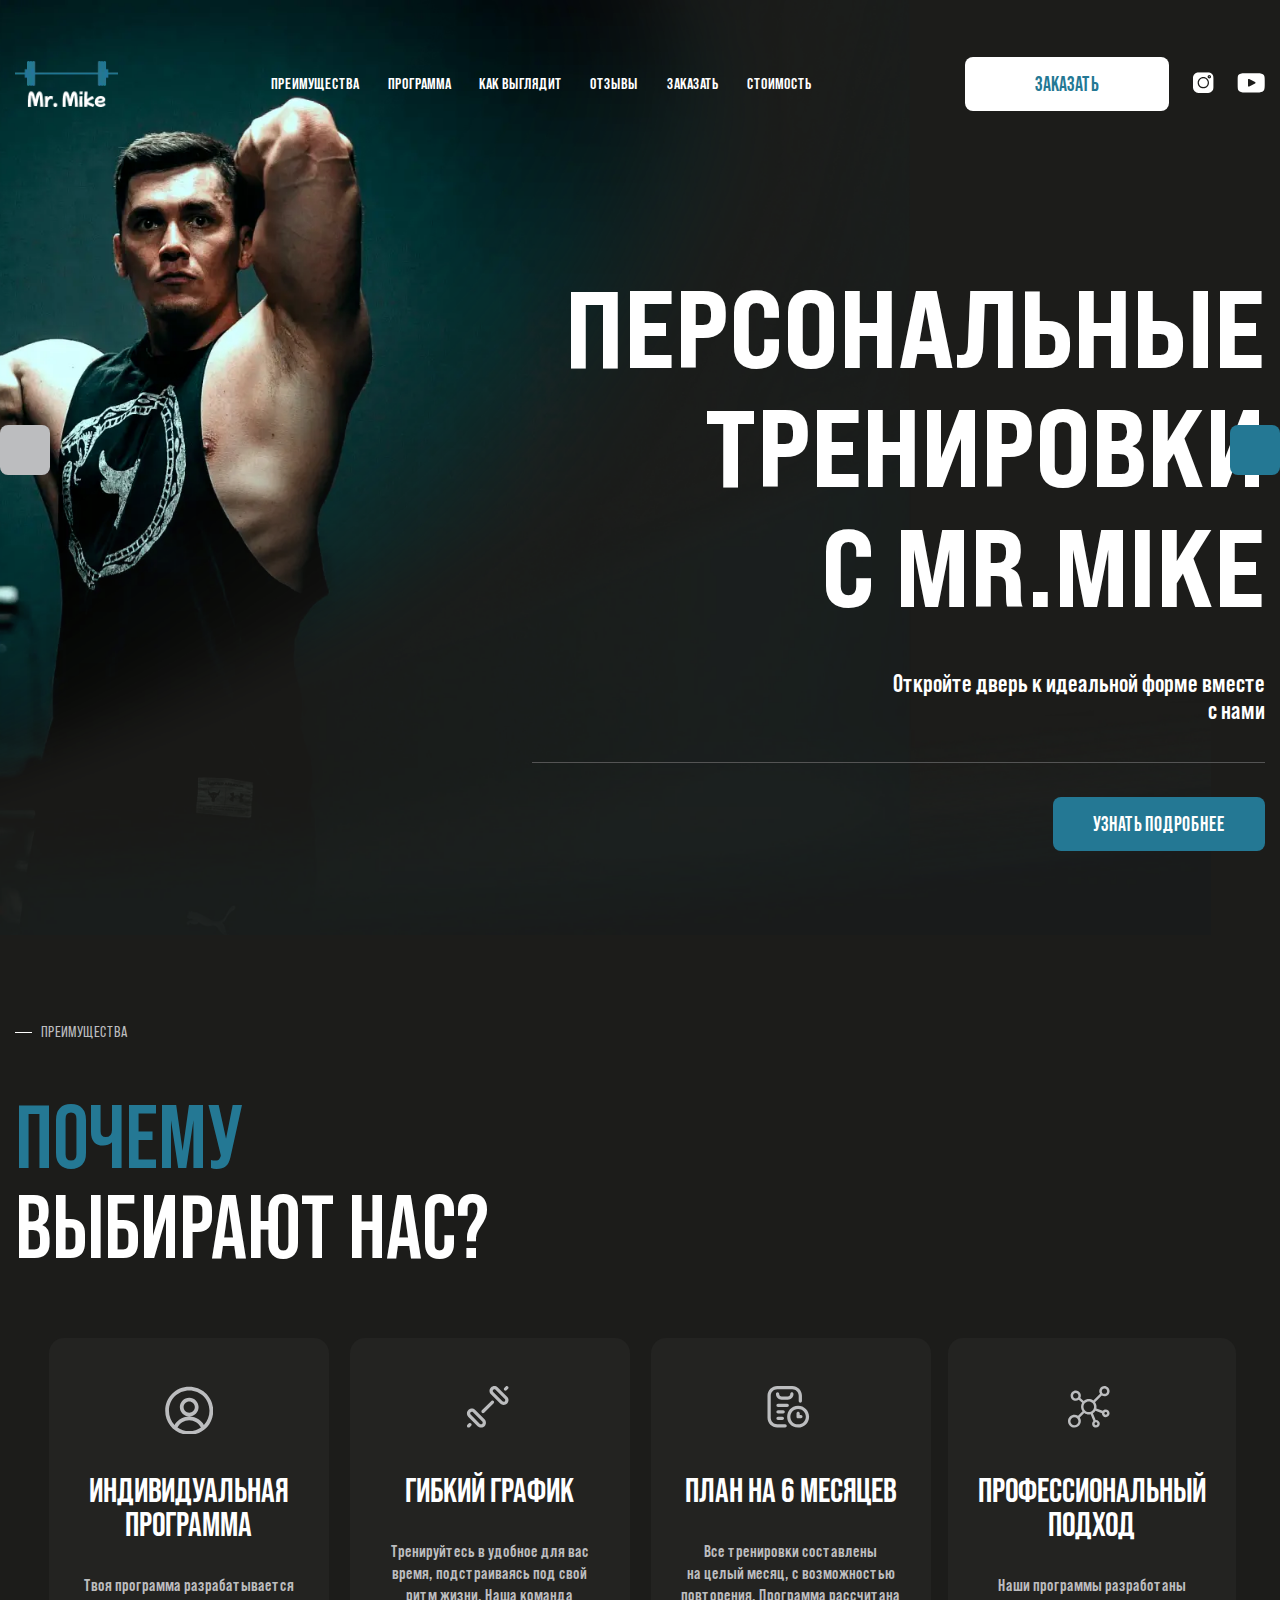
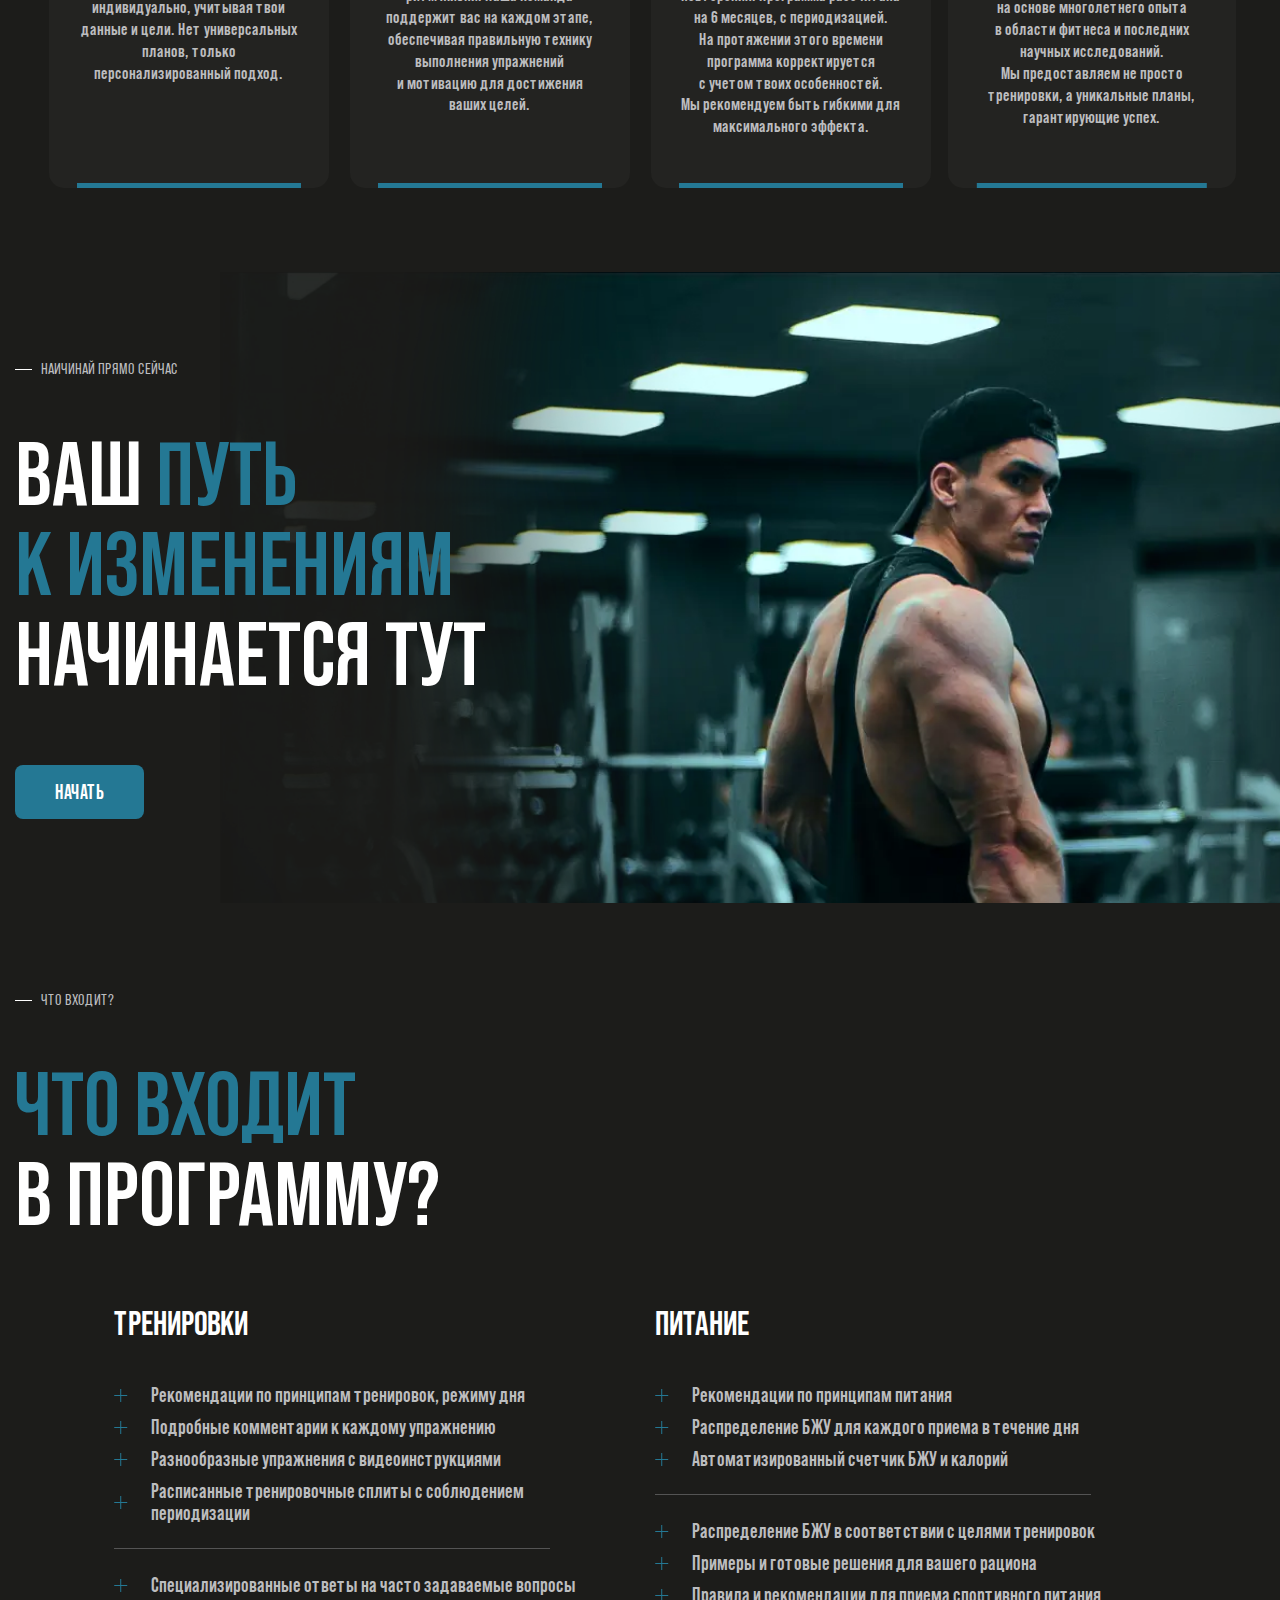
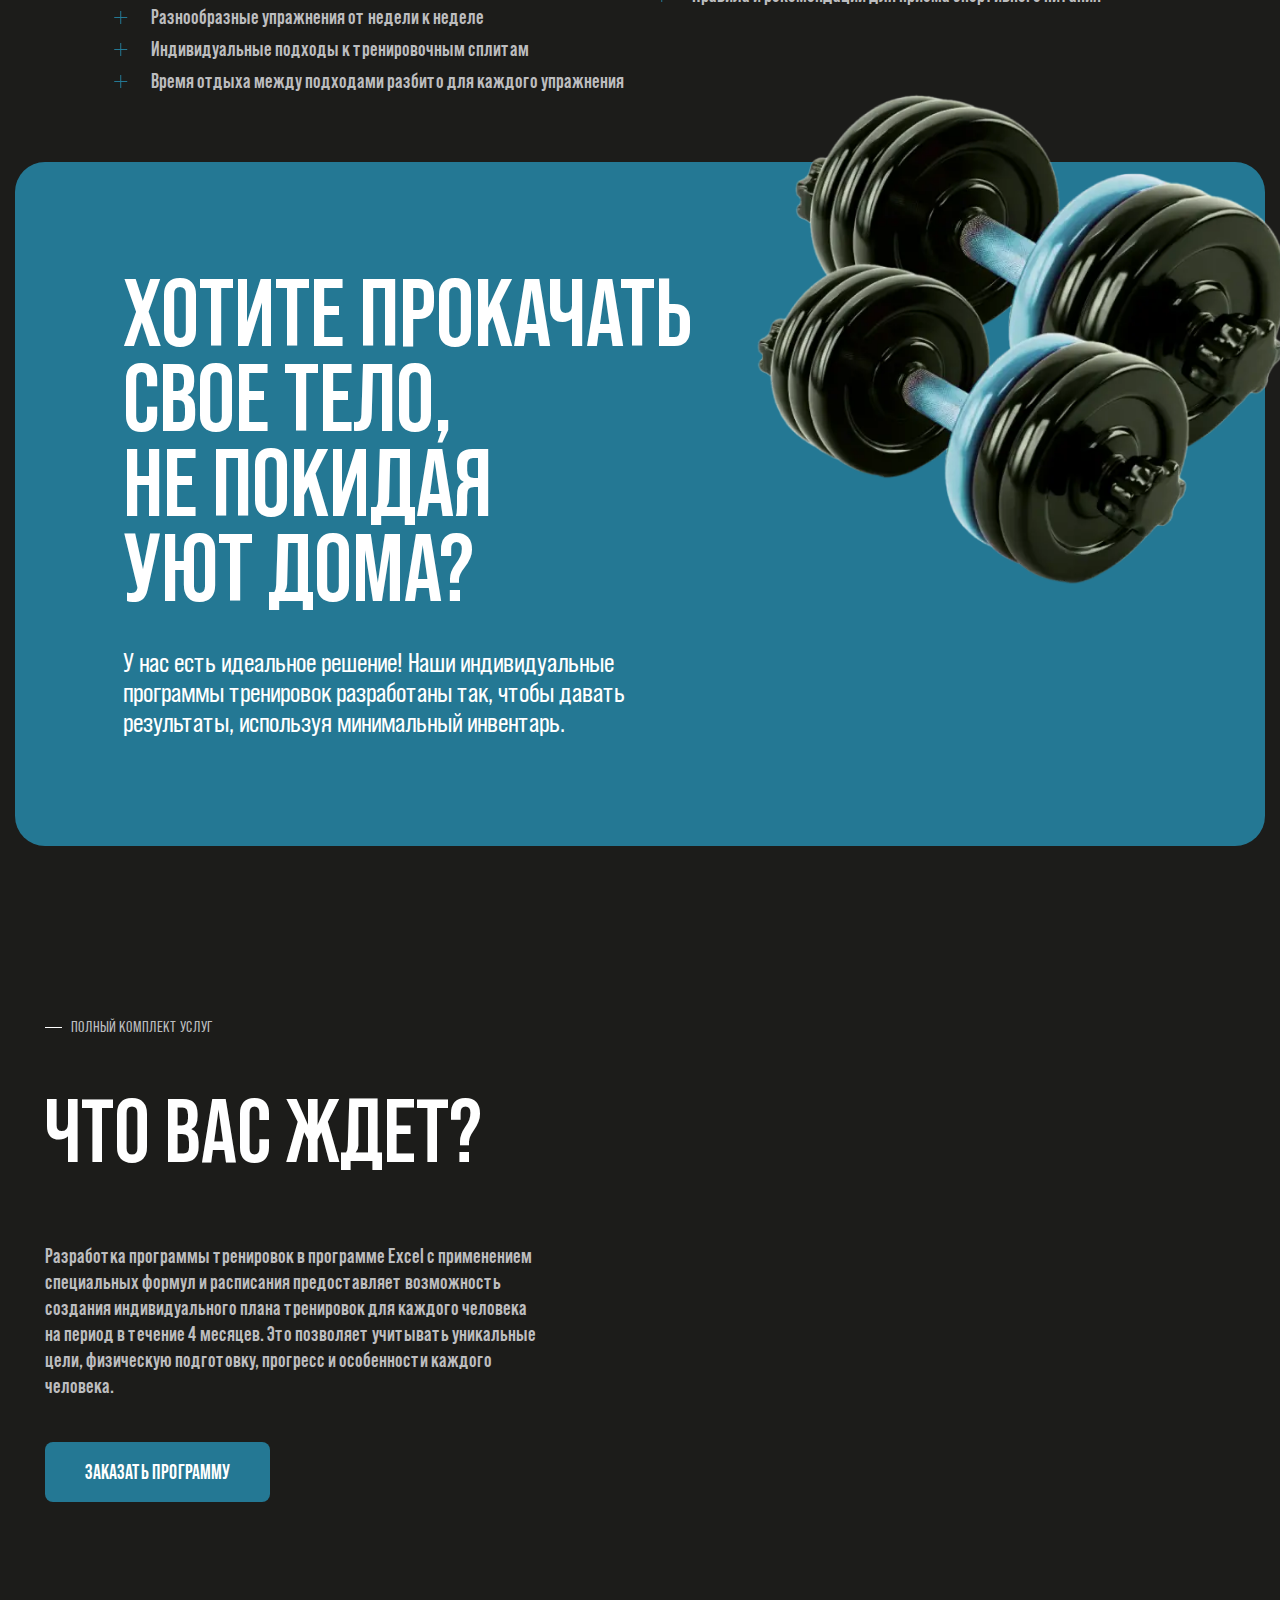
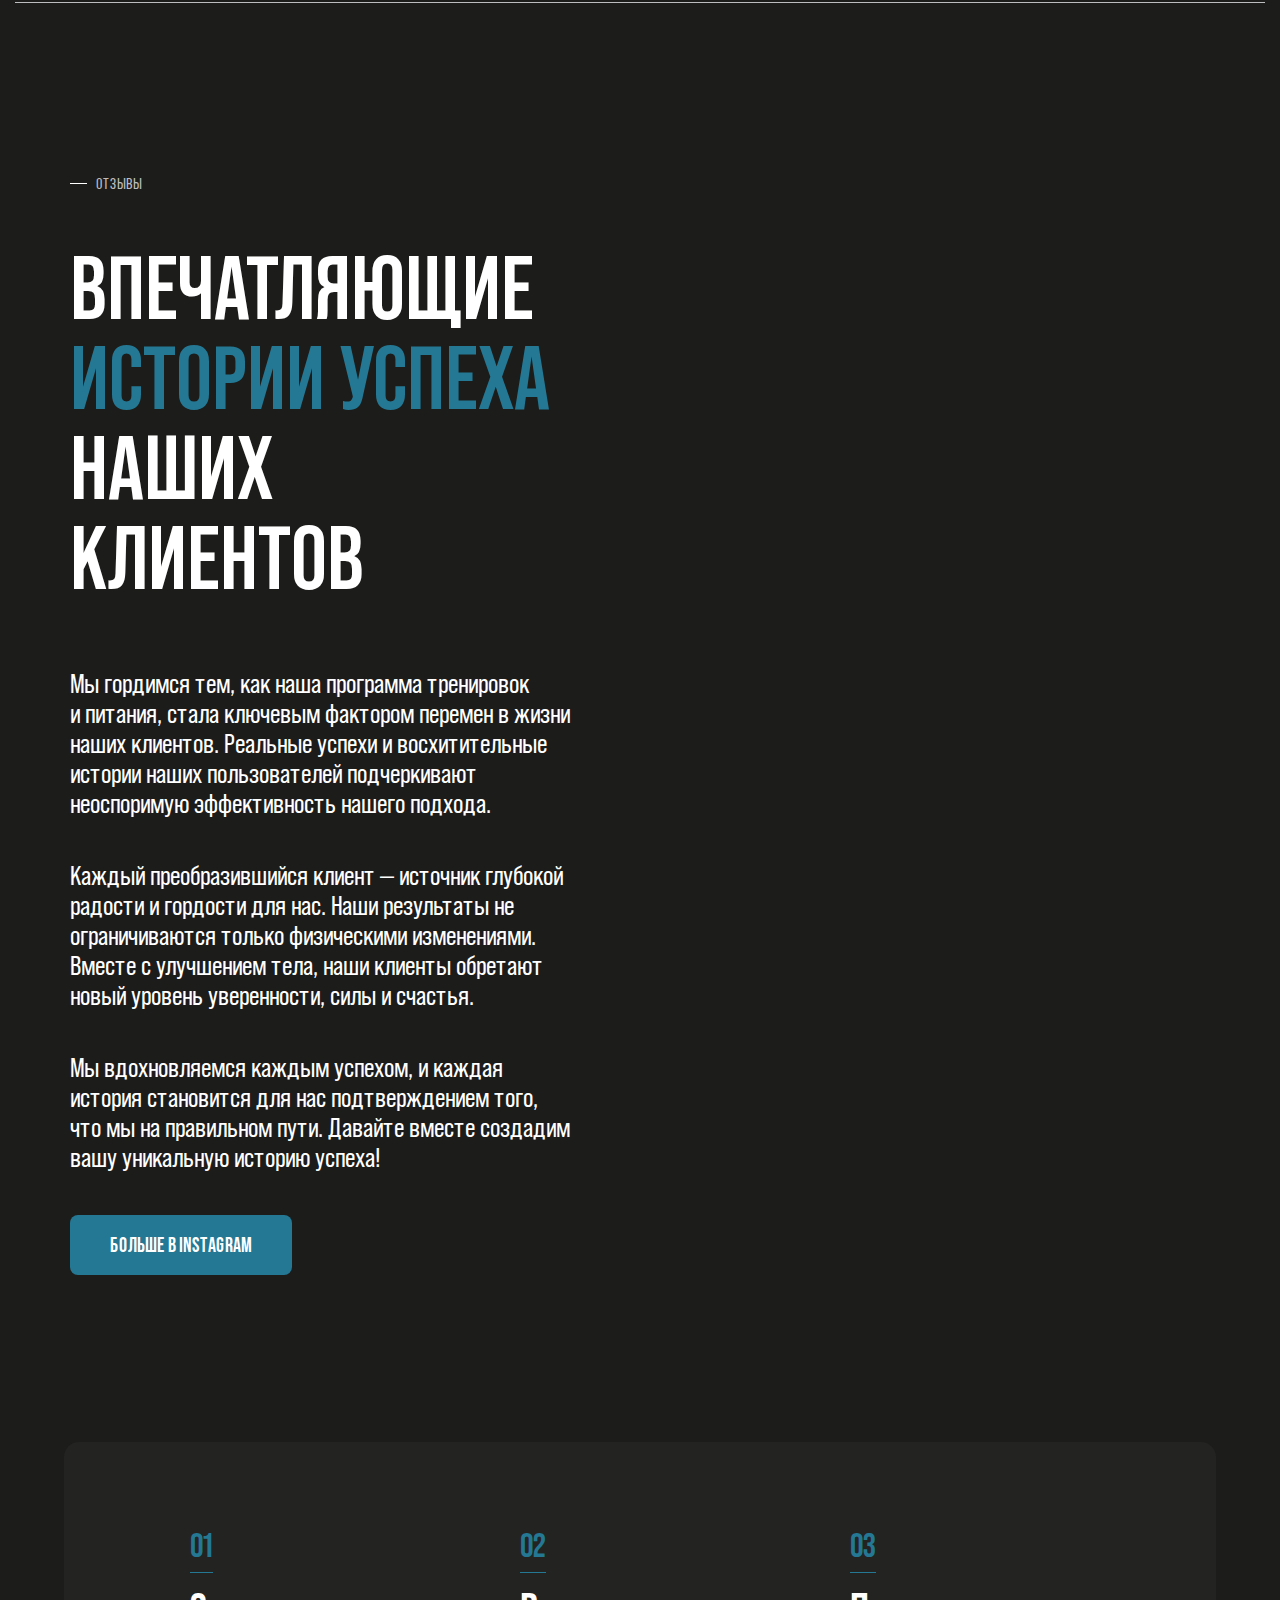
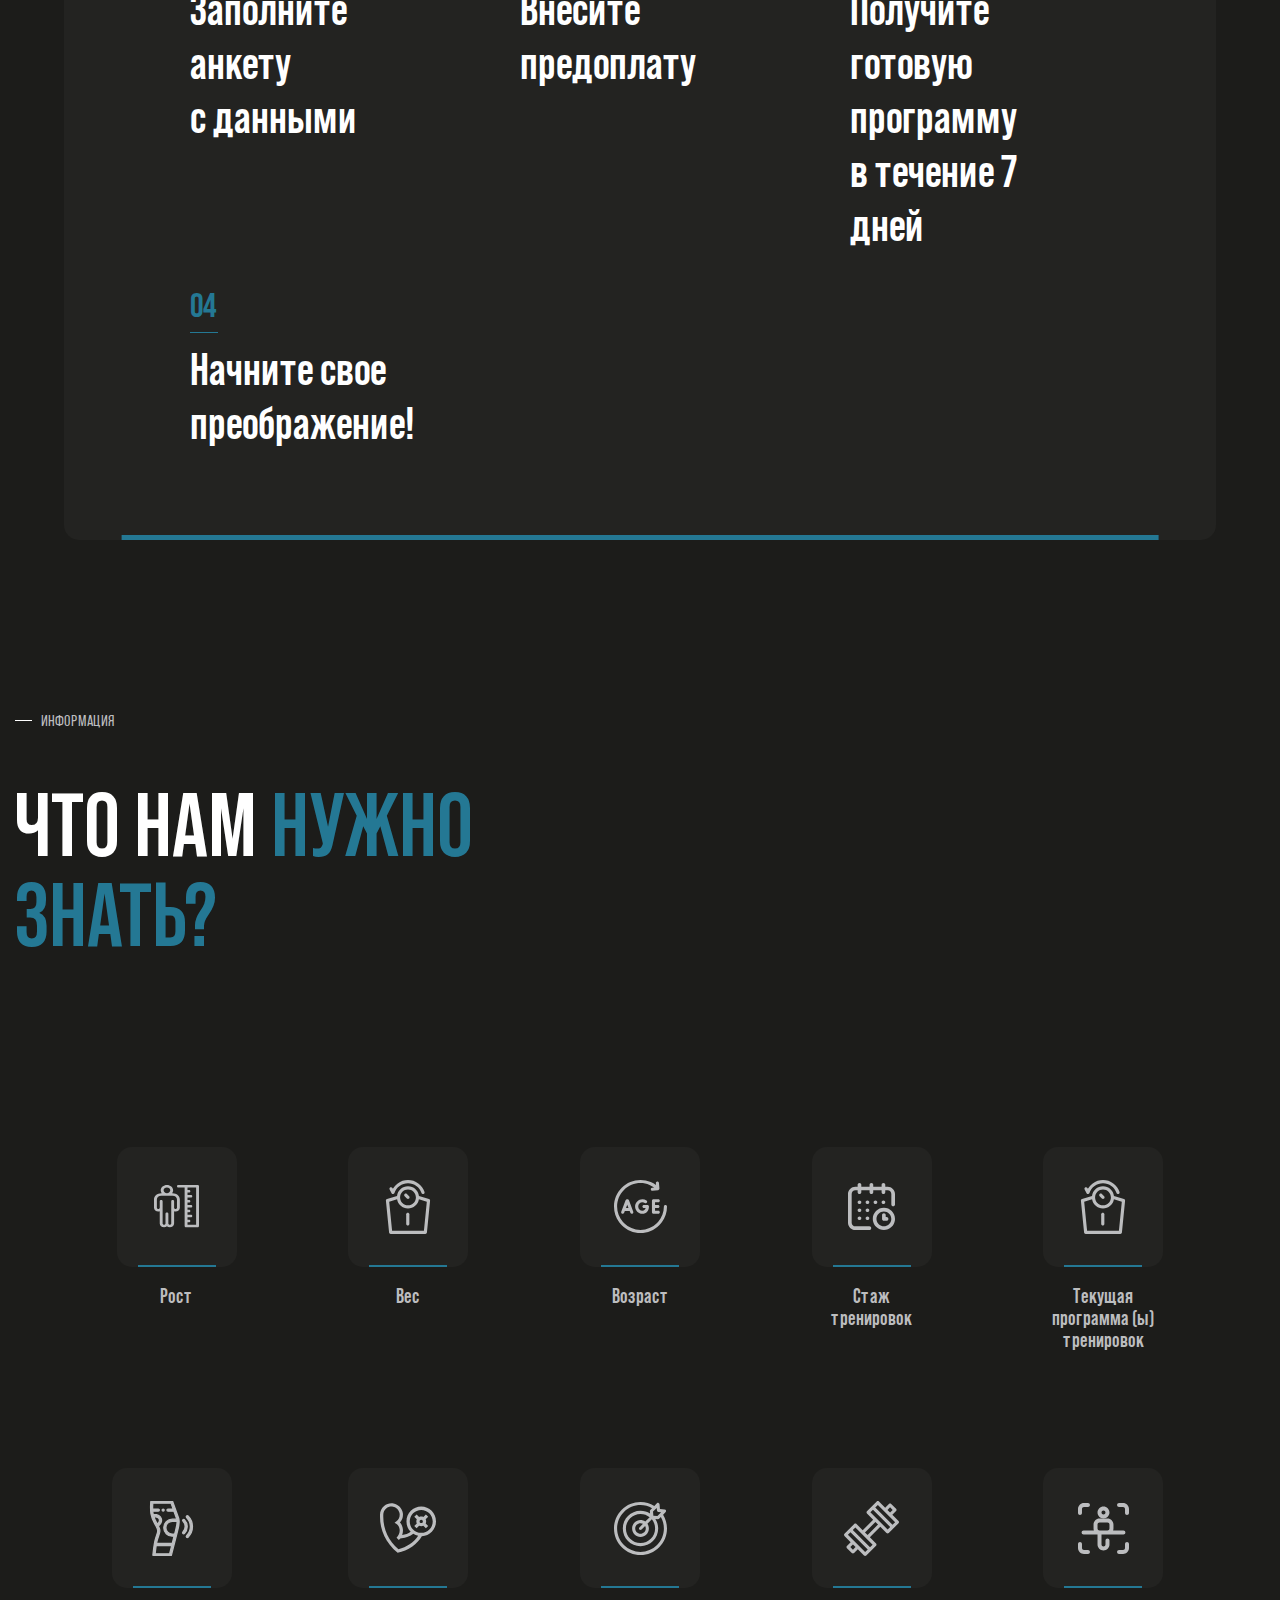
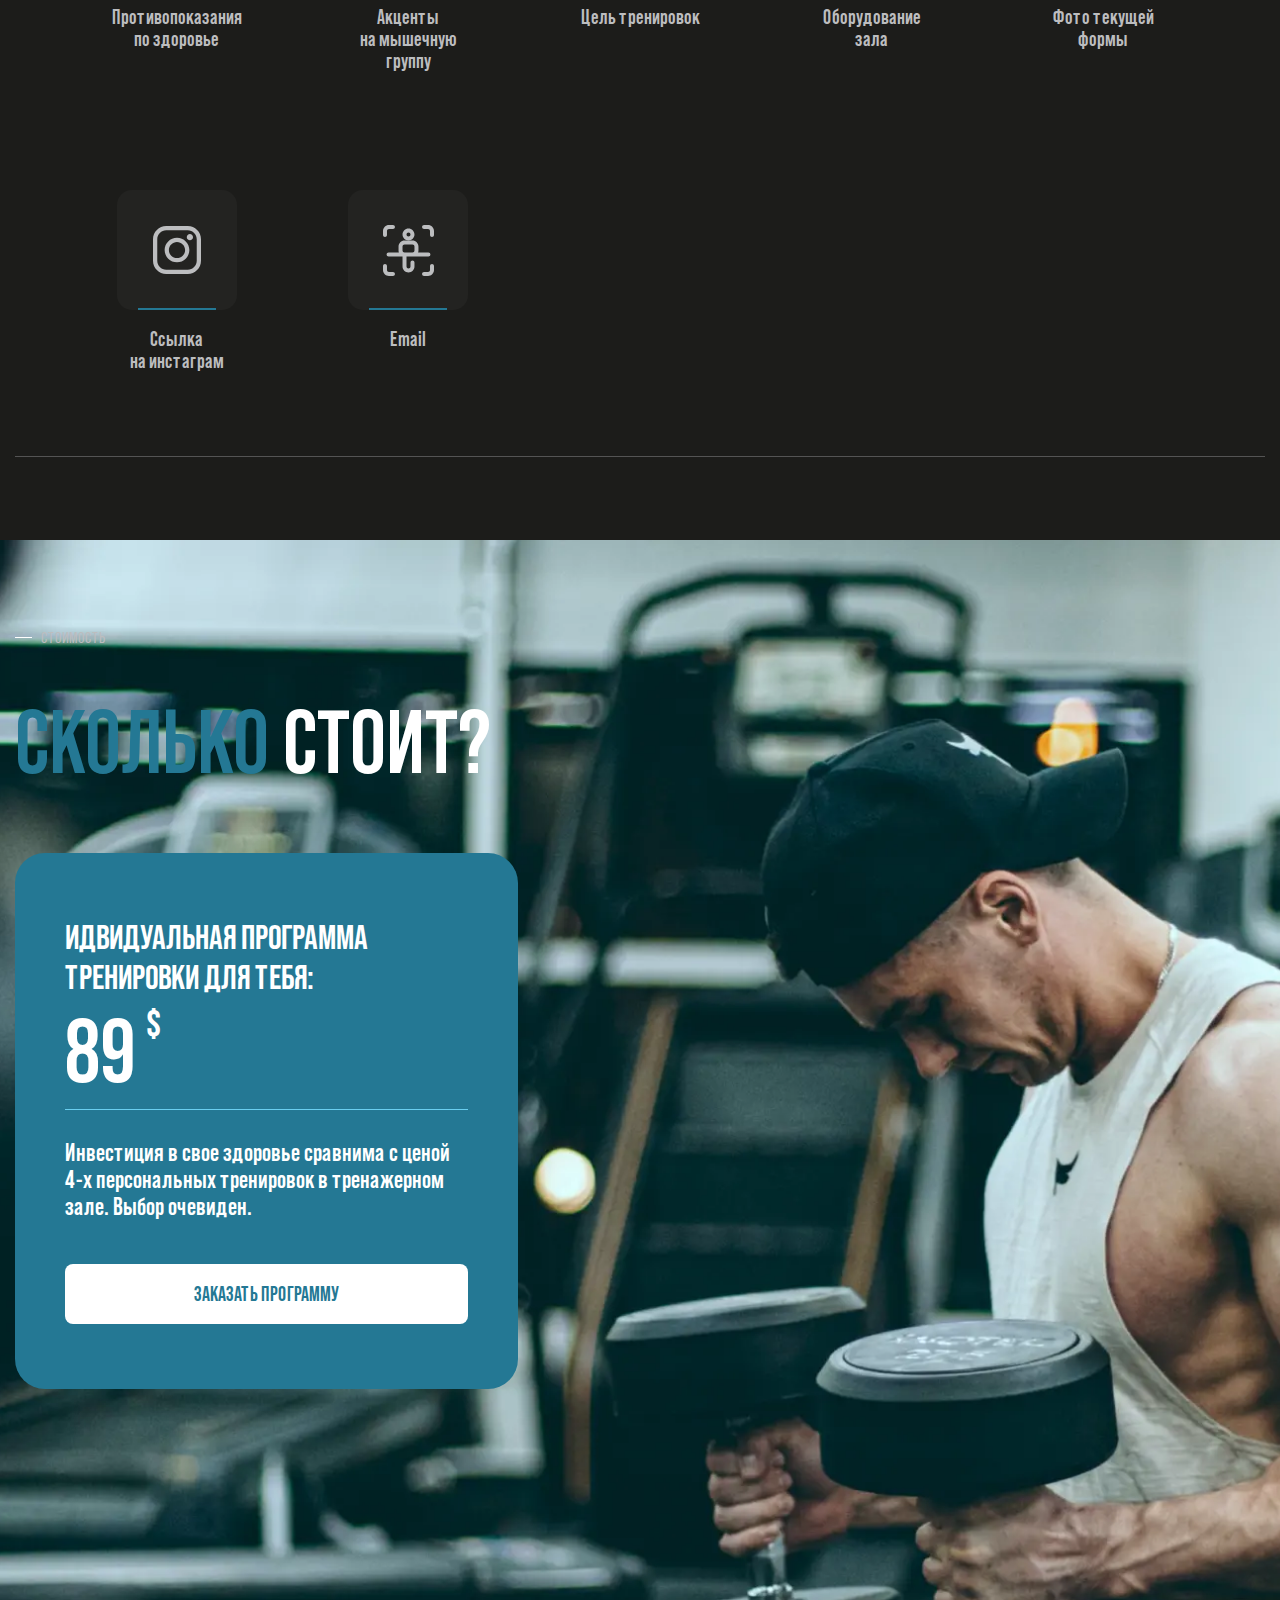
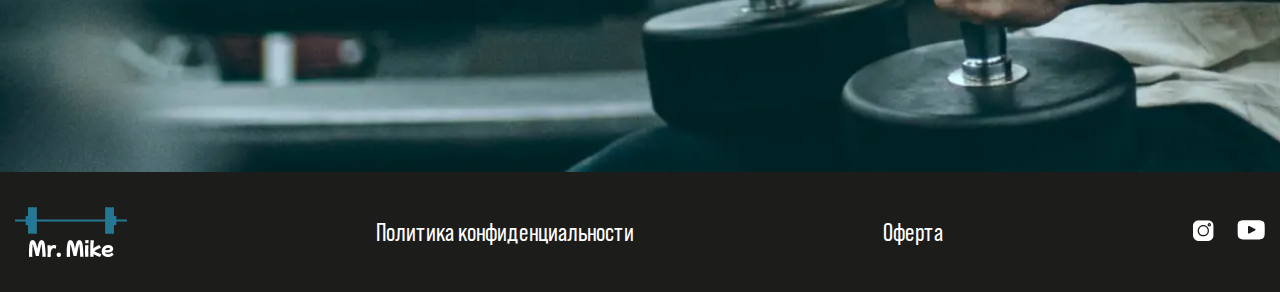
==== commit 165d5726: "edits texts?add logo..." ====
--- a/docs/index.html
+++ b/docs/index.html
@@ -1,3 +1,3 @@
 <!DOCTYPE html><html lang="ru" class="page"><head><meta charset="UTF-8"><meta name="viewport" content="width=device-width,initial-scale=1"><link rel="shortcut icon" href="favicon.svg" type="image/x-icon"><meta http-equiv="X-UA-Compatible" content="ie=edge"><meta name="theme-color" content="#111111"><meta name="description" content="Сайт для продвижения услуг фитнес тренера."><title>MaxGraph New Site</title><link rel="preload" href="fonts/BebasNeuePro-Bold.woff2" as="font" type="font/woff2" crossorigin><link rel="preload" href="fonts/BebasNeuePro-ExpandedExtraBold.woff2" as="font" type="font/woff2" crossorigin><link rel="preload" href="fonts/BebasNeuePro-Regular.woff2" as="font" type="font/woff2" crossorigin><!-- <link rel="prefetch" as="style" href="https://cdn.jsdelivr.net/npm/swiper@11/swiper-bundle.min.css" />
-  <link rel="stylesheet" href="https://cdn.jsdelivr.net/npm/swiper@11/swiper-bundle.min.css" /> --><link rel="preload" as="style" href="css/vendor.css"><link rel="preload" as="style" href="css/main.css"><link rel="stylesheet" href="css/vendor.css"><link rel="stylesheet" href="css/main.css"><script defer="defer" src="js/main.js"></script></head><body class="page__body"><h1 class="visually-hidden">Личный сайт Mike Boreyko</h1><div class="site-container"><header class="header"><div class="container header__container"><a href="#" class="logo"><picture><source type="image/webp" srcset="./img/logo.webp"><img src="./img/logo.png" alt="Логотип сайта Mike Boreyko"></picture></a><button class="btn-reset burger" aria-label="Открыть меню" aria-expanded="false" data-burger><span class="burger__line"></span></button><nav class="nav nav__header"><ul class="nav__list"><li class="nav__item"><a href="#advantage" aria-label="Преимущества">Преимущества</a></li><li class="nav__item"><a href="#included" aria-label="Программа">Программа</a></li><li class="nav__item"><a href="#program-looks" aria-label="Как
-          выглядит">Как выглядит</a></li><li class="nav__item"><a href="#reviews" aria-label="Отзывы">Отзывы</a></li><li class="nav__item"><a href="#price" aria-label="Заказать">Заказать</a></li><li class="nav__item"><a href="#price" aria-label="Стоимость">Стоимость</a></li></ul><ul class="nav__list-link"><li class="nav__item-link btn btn--big btn--light"><a href="#price" aria-label="Заказать">Заказать</a></li><li class="nav__item-link"><a href="https://www.instagram.com/" target="_blank" aria-label="Перейти в Instagram автора."><svg width="21" height="21" viewBox="0 0 21 21" xmlns="http://www.w3.org/2000/svg"><g clip-path="url(#clip0_1_62)"><path d="M16.3227 4.17969C16.0464 4.17969 15.8215 4.40455 15.8215 4.68086C15.8215 4.95717 16.0464 5.18203 16.3227 5.18203C16.5991 5.18203 16.8239 4.95721 16.8239 4.68086C16.8239 4.40451 16.5991 4.17969 16.3227 4.17969Z"/><path d="M10.3217 6.23877C7.87182 6.23877 5.87866 8.23193 5.87866 10.6818C5.87866 13.1317 7.87182 15.1249 10.3217 15.1249C12.7717 15.1249 14.7648 13.1318 14.7648 10.6819C14.7648 8.23197 12.7717 6.23877 10.3217 6.23877Z"/><path d="M14.9845 0.359863H5.65913C2.53868 0.359863 0 2.89854 0 6.01903V15.3443C0 18.4648 2.53868 21.0035 5.65913 21.0035H14.9845C18.105 21.0035 20.6436 18.4648 20.6436 15.3443V6.01903C20.6436 2.89854 18.105 0.359863 14.9845 0.359863ZM10.3218 16.3438C7.19966 16.3438 4.65969 13.8038 4.65969 10.6817C4.65969 7.55952 7.1997 5.01959 10.3218 5.01959C13.4439 5.01959 15.984 7.55956 15.984 10.6817C15.984 13.8038 13.4439 16.3438 10.3218 16.3438ZM16.3226 6.40118C15.374 6.40118 14.6023 5.62947 14.6023 4.68091C14.6023 3.73235 15.374 2.96059 16.3226 2.96059C17.2712 2.96059 18.0429 3.73231 18.0429 4.68087C18.0429 5.62943 17.2712 6.40118 16.3226 6.40118Z"/></g><defs><clipPath id="clip0_1_62"><rect width="20.6436" height="20.6436" transform="translate(0 0.359863)"/></clipPath></defs></svg></a></li><li class="nav__item-link"><a href="https://www.youtube.com/" target="_blank" aria-label="Перейти на YouTube канал автора."><svg width="28" height="28" viewBox="0 0 28 28" xmlns="http://www.w3.org/2000/svg"><g clip-path="url(#clip0_1_73)"><path d="M26.7827 5.91298C25.7925 4.73597 23.9645 4.25586 20.4733 4.25586H7.80018C4.22906 4.25586 2.37002 4.76694 1.3836 6.02005C0.421875 7.24183 0.421875 9.04203 0.421875 11.5336V16.2824C0.421875 21.1093 1.56296 23.56 7.80018 23.56H20.4733C23.5009 23.56 25.1786 23.1363 26.2639 22.0976C27.3769 21.0325 27.8518 19.2933 27.8518 16.2824V11.5336C27.8518 8.90603 27.7774 7.09521 26.7827 5.91298ZM18.032 14.5636L12.2772 17.5712C12.1485 17.6385 12.0078 17.6718 11.8673 17.6718C11.7082 17.6718 11.5495 17.629 11.4089 17.5439C11.1442 17.3835 10.9825 17.0965 10.9825 16.787V10.791C10.9825 10.482 11.1437 10.1953 11.4079 10.0348C11.6722 9.87431 12.0009 9.86334 12.2752 10.0058L18.03 12.9941C18.3227 13.1461 18.5066 13.4483 18.5071 13.7781C18.5074 14.1082 18.3243 14.4109 18.032 14.5636Z"/></g><defs><clipPath id="clip0_1_73"><rect width="27.4299" height="27.4299" transform="translate(0.421875 0.192871)"/></clipPath></defs></svg></a></li></ul></nav></div></header><section class="hero" id="hero"><div class="container hero__container"><hgroup class="hero__content"><h2 class="hero__title">Твоя программа тренировок</h2><p class="hero__desc">План тренировок и питания, составленные по научным исследованиям</p></hgroup><footer class="hero__footer"><a href="#advantage" class="hero__link btn">Узнать подробнее</a></footer></div></section><section class="advantage" id="advantage"><div class="container"><hgroup><h2 class="advantage__title title">Преимущества моей программы</h2><p class="advantage__desc desc"><span>Преимущества</span> программы</p></hgroup><ul class="advantage__list"><li class="advantage__item"><h3 class="advantage__item-title">ИНДИВИДУАЛЬНАЯ</h3><p class="advantage__item-text">Программа составляется для каждого индивидуально, исходя из данных человека, которые он укажет в анкете на сайте. Это не стандартный план для всех из первой выдачи в Google.</p></li><li class="advantage__item"><h3 class="advantage__item-title">Подробная</h3><p class="advantage__item-text">Ты получаешь не просто список упражнений, а очень подробный и обширный файл, где расписан каждый нюанс тренировок и питания.</p></li><li class="advantage__item"><h3 class="advantage__item-title">План на 4 месяца</h3><p class="advantage__item-text">Все занятия расписаны на целый месяц, цикл можно повторять. Так как в программе учитывается периодизация. Советую проходить 4 цикла и менять программу, чтобы организм не привыкал. Ты получаешь программу на 4 месяца.</p></li><li class="advantage__item"><h3 class="advantage__item-title">НАУЧНО ПОДТВЕРЖДЕНО</h3><p class="advantage__item-text">Программа строится исходя из моего 10-летнего стажа натуральных тренировок. А также исходя современных научных исследований в сфере фитнеса и телостроительства.</p></li></ul></div></section><section class="start" id="start"><div class="container"><hgroup><h2 class="start__title title">Наичинай прямо сейчас</h2><p class="start__desc desc">Начинай <span>менять свое тело</span> грамотно и эфективно!</p></hgroup><footer class="start__footer"><a href="#info" class="start__link btn">начать</a></footer></div></section><section class="included" id="included"><div class="container"><hgroup><h2 class="included__title title">Что входит?</h2><p class="included__desc desc"><span>Что входит</span> в программу?</p></hgroup><div class="included__wrapper"><section class="included__section section-left"><h3 class="included__section-title">ТРЕНИРОВКИ</h3><ul class="included__list"><li class="included__item">Рекомендации по принципам тренировок, режиму дня</li><li class="included__item">Комментарии по выполнению к каждому упражнению</li><li class="included__item">В каждом упражнении указаны отказные и неотказные подходы</li><li class="included__item">Расписанные тренировочные сплиты с соблюдением периодизации</li><li class="included__item">Готовые ответы на часто задаваемые вопросы</li><li class="included__item">Разнообразные упражнения от недели к неделе</li><li class="included__item">Ссылки на видео с техникой выполнения всех упражнений</li><li class="included__item">Время отдыха между подходами указывается отдельно для каждого упражнения</li></ul></section><section class="included__section section-right"><h3 class="included__section-title">ПИТАНИЕ</h3><ul class="included__list"><li class="included__item">Рекомендации по принципам питания</li><li class="included__item">Распределение БЖУ для каждого приема в течение дня</li><li class="included__item">Автоматический счетчик БЖУ и калорий твоего рациона прямо в программе</li><li class="included__item">Расписанные БЖУ под твою цель тренировок</li><li class="included__item">Примеры из чего и как составлять рацион</li><li class="included__item">Информация и правила приема эффективных позиций спортивного питания</li></ul></section></div><article class="included-article"><hgroup><h2 class="included-article__title">Важно!</h2><p class="included-article__text">Программа тренировок составляется только для тренажерного зала или же при наличии спортивного инвентаря дома. Минимально необходимый инвентарь — регулируемая скамья и разборные гантели (минимум по 25 кг каждая). План тренировок только для тренировок со своим весом не составляю.</p></hgroup></article></div></section><section class="program-looks" id="program-looks"><div class="container"><div class="program-looks__wrapper"><div class="program-looks__content-image"><img loading="lazy" src="./img/iPadPro2020.png" alt="Вариант представления программы тренировок на планшете"></div><div class="program-looks__content-text"><hgroup><h2 class="program-looks__title title">КАК ВЫГЛЯДИТ ПРОГРАММА?</h2><p class="program-looks__desc desc"><span>КАК ВЫГЛЯДИТ</span> ПРОГРАММА?</p></hgroup><p class="program-looks__text">Разработка программы тренировок в программе Excel с применением специальных формул и расписания предоставляет возможность создания индивидуального плана тренировок для каждого человека на период в течение 4 месяцев. Это позволяет учитывать уникальные цели, физическую подготовку, прогресс и особенности каждого человека.</p><a href="#price" class="btn program-looks__link-btn">Заказать программу</a></div></div></div></section><section class="reviews" id="reviews"><div class="container"><div class="reviews__flex"><div class="reviews__wrapper"><hgroup><h2 class="title">Отзывы</h2><p class="desc"><span>ОТЗЫВЫ</span> КЛИЕНТОВ</p></hgroup><p class="text reviews__text">Программа тренировок и питания, которую я разработал, стала настоящим источником изменений в жизни многих людей. Реальные и вдохновляющие истории людей, которые использовали мою программу, являются ярким подтверждением ее эффективности.</p><p class="text reviews__text">Когда я смотрю на результаты, достигнутые этими людьми, я испытываю глубокую радость и гордость. Их преображение не только физическое, но и эмоциональное. Они стали более уверенными, сильными и счастливыми.</p><a href="https://www.instagram.com/" target="_blank" class="btn">БОЛЬШЕ В INSTAGRAM</a></div><section class="slider swiper reviews__slider"><h3 class="slider__title visually-hidden">Слайдер с отзывами довольных клиентов</h3><div class="swiper-wrapper"><article class="swiper-slide"><h2 class="slide__title visually-hidden">Отзыв от Максима</h2><picture><source type="image/webp" srcset="./img/iPhone12Pro.webp"><img src="./img/iPhone12Pro.png" loading="lazy" alt="Скриншот с отзывом от Максима"></picture></article><article class="swiper-slide"><h2 class="slide__title visually-hidden">Отзыв от Ольги</h2><picture><source type="image/webp" srcset="./img/iPhone12Pro.webp"><img src="./img/iPhone12Pro.png" loading="lazy" alt="Скриншот с отзывом от Ольги"></picture></article><article class="swiper-slide"><h2 class="slide__title visually-hidden">Отзыв от представителя компании ооо рога и копыта</h2><picture><source type="image/webp" srcset="./img/iPhone12Pro.webp"><img src="./img/iPhone12Pro.png" loading="lazy" alt="Скриншот с отзывом от представителя компании ооо рога и копыт"></picture></article></div><button class="slider__btn slider__btn--prev" title="Предыдущий слайд" type="button"></button> <button class="slider__btn slider__btn--next" title="Следующий слайд" type="button"></button></section></div></div></section></div><article class="steps" id="steps"><div class="container steps__container"><h2 class="steps__title visually-hidden">Шаги для получения индивидуальной программы тренировок</h2><ol class="steps__list"><li class="steps__item"><p>ОПЛАТИ ПРОГРАММУ НА САЙТЕ</p></li><li class="steps__item"><p>ЗАПОЛНИ АНКЕТУ С ДАННЫМИ</p></li><li class="steps__item"><p>СОСТАВЛЮ ПРОГРАММУ В ТЕЧЕНИИ 7-МИ ДНЕЙ</p></li><li class="steps__item"><p>ПЛАН ПРИДЕТ ТЕБЕ НА E-MAIL</p></li></ol></div></article><section class="info" id="info"><div class="container"><hgroup><h2 class="title">Инфо</h2><p class="desc"><span>Какая инфо</span> будет нужна?</p></hgroup><ul class="info__list"><li class="info__item"><div class="info__icon"></div><span class="info__text">Рост</span></li><li class="info__item"><div class="info__icon"></div><span class="info__text">Вес</span></li><li class="info__item"><div class="info__icon"></div><span class="info__text">Возраст</span></li><li class="info__item"><div class="info__icon"></div><span class="info__text">Стаж тренировок</span></li><li class="info__item"><div class="info__icon"></div><span class="info__text">Текущая программа (ы) тренировок</span></li><li class="info__item"><div class="info__icon"></div><span class="info__text">Противопоказания по здоровье</span></li><li class="info__item"><div class="info__icon"></div><span class="info__text">Акценты на мышечную группу</span></li><li class="info__item"><div class="info__icon"></div><span class="info__text">Цель тренировок</span></li><li class="info__item"><div class="info__icon"></div><span class="info__text">Оборудование зала</span></li><li class="info__item"><div class="info__icon"></div><span class="info__text">Фото текущей формы</span></li><li class="info__item"><div class="info__icon"></div><span class="info__text">Ссылка на инстаграм</span></li><li class="info__item"><div class="info__icon"></div><span class="info__text">Email</span></li></ul></div></section><section class="price" id="price"><div class="container"><hgroup><h2 class="title">Стоимость</h2><p class="desc"><span>Сколько</span> Стоит?</p></hgroup><div class="price__content"><h3 class="price__content-title">ИДВИДУАЛЬНАЯ ПРОГРАММА ТРЕНИРОВКИ ДЛЯ ТЕБЯ:</h3><div class="price__number"><p>50<span>$</span></p></div><p class="price__text">Индивидуальная программа тренировок на 4 месяца, по цене 4х персоналок от тренера в зале, который тренирует, лишь бы быстрее прошел час? Выбор очевиден</p><button class="btn btn--light btn-reset" type="button">Заказать программу</button></div></div></section><footer class="footer"><div class="container footer__container"><a href="#" class="logo"><picture><source type="image/webp" srcset="./img/logo.webp"><img src="./img/logo.png" alt="Логотип сайта Mike Boreyko"></picture></a><a href="#">Политика конфиденциальности</a> <a href="#">Оферта</a><div class="nav"><ul class="nav__list-link"><li class="nav__item-link"><a href="https://www.instagram.com/" target="_blank" aria-label="Перейти в Instagram автора."><svg width="21" height="21" viewBox="0 0 21 21" xmlns="http://www.w3.org/2000/svg"><g clip-path="url(#clip0_1_63)"><path d="M16.3227 4.17969C16.0464 4.17969 15.8215 4.40455 15.8215 4.68086C15.8215 4.95717 16.0464 5.18203 16.3227 5.18203C16.5991 5.18203 16.8239 4.95721 16.8239 4.68086C16.8239 4.40451 16.5991 4.17969 16.3227 4.17969Z"/><path d="M10.3217 6.23877C7.87182 6.23877 5.87866 8.23193 5.87866 10.6818C5.87866 13.1317 7.87182 15.1249 10.3217 15.1249C12.7717 15.1249 14.7648 13.1318 14.7648 10.6819C14.7648 8.23197 12.7717 6.23877 10.3217 6.23877Z"/><path d="M14.9845 0.359863H5.65913C2.53868 0.359863 0 2.89854 0 6.01903V15.3443C0 18.4648 2.53868 21.0035 5.65913 21.0035H14.9845C18.105 21.0035 20.6436 18.4648 20.6436 15.3443V6.01903C20.6436 2.89854 18.105 0.359863 14.9845 0.359863ZM10.3218 16.3438C7.19966 16.3438 4.65969 13.8038 4.65969 10.6817C4.65969 7.55952 7.1997 5.01959 10.3218 5.01959C13.4439 5.01959 15.984 7.55956 15.984 10.6817C15.984 13.8038 13.4439 16.3438 10.3218 16.3438ZM16.3226 6.40118C15.374 6.40118 14.6023 5.62947 14.6023 4.68091C14.6023 3.73235 15.374 2.96059 16.3226 2.96059C17.2712 2.96059 18.0429 3.73231 18.0429 4.68087C18.0429 5.62943 17.2712 6.40118 16.3226 6.40118Z"/></g><defs><clipPath id="clip0_1_63"><rect width="20.6436" height="20.6436" transform="translate(0 0.359863)"/></clipPath></defs></svg></a></li><li class="nav__item-link"><a href="https://www.youtube.com/" target="_blank" aria-label="Перейти на YouTube канал автора."><svg width="28" height="28" viewBox="0 0 28 28" xmlns="http://www.w3.org/2000/svg"><g clip-path="url(#clip0_1_74)"><path d="M26.7827 5.91298C25.7925 4.73597 23.9645 4.25586 20.4733 4.25586H7.80018C4.22906 4.25586 2.37002 4.76694 1.3836 6.02005C0.421875 7.24183 0.421875 9.04203 0.421875 11.5336V16.2824C0.421875 21.1093 1.56296 23.56 7.80018 23.56H20.4733C23.5009 23.56 25.1786 23.1363 26.2639 22.0976C27.3769 21.0325 27.8518 19.2933 27.8518 16.2824V11.5336C27.8518 8.90603 27.7774 7.09521 26.7827 5.91298ZM18.032 14.5636L12.2772 17.5712C12.1485 17.6385 12.0078 17.6718 11.8673 17.6718C11.7082 17.6718 11.5495 17.629 11.4089 17.5439C11.1442 17.3835 10.9825 17.0965 10.9825 16.787V10.791C10.9825 10.482 11.1437 10.1953 11.4079 10.0348C11.6722 9.87431 12.0009 9.86334 12.2752 10.0058L18.03 12.9941C18.3227 13.1461 18.5066 13.4483 18.5071 13.7781C18.5074 14.1082 18.3243 14.4109 18.032 14.5636Z"/></g><defs><clipPath id="clip0_1_74"><rect width="27.4299" height="27.4299" transform="translate(0.421875 0.192871)"/></clipPath></defs></svg></a></li></ul></div></div></footer></body></html>+  <link rel="stylesheet" href="https://cdn.jsdelivr.net/npm/swiper@11/swiper-bundle.min.css" /> --><link rel="preload" as="style" href="css/vendor.css"><link rel="preload" as="style" href="css/main.css"><link rel="stylesheet" href="css/vendor.css"><link rel="stylesheet" href="css/main.css"><script defer="defer" src="js/main.js"></script></head><body class="page__body"><h1 class="visually-hidden">Личный сайт Mike Boreyko</h1><div class="site-container"><header class="header"><div class="container header__container"><a href="#" class="logo"><picture><source type="image/webp" srcset="./img/logo-mr.Mike.webp"><img src="./img/logo-mr.Mike.png" alt="Логотип сайта mr.Mike" width="112px" height="50px"></picture></a><button class="btn-reset burger" aria-label="Открыть меню" aria-expanded="false" data-burger><span class="burger__line"></span></button><nav class="nav nav__header"><ul class="nav__list"><li class="nav__item"><a href="#advantage" aria-label="Преимущества">Преимущества</a></li><li class="nav__item"><a href="#included" aria-label="Программа">Программа</a></li><li class="nav__item"><a href="#program-looks" aria-label="Как
+          выглядит">Как выглядит</a></li><li class="nav__item"><a href="#reviews" aria-label="Отзывы">Отзывы</a></li><li class="nav__item"><a href="#price" aria-label="Заказать">Заказать</a></li><li class="nav__item"><a href="#price" aria-label="Стоимость">Стоимость</a></li></ul><ul class="nav__list-link"><li class="nav__item-link btn btn--big btn--light"><a href="#price" aria-label="Заказать">Заказать</a></li><li class="nav__item-link"><a href="https://www.instagram.com/" target="_blank" aria-label="Перейти в Instagram автора."><svg width="21" height="21" viewBox="0 0 21 21" xmlns="http://www.w3.org/2000/svg"><g clip-path="url(#clip0_1_62)"><path d="M16.3227 4.17969C16.0464 4.17969 15.8215 4.40455 15.8215 4.68086C15.8215 4.95717 16.0464 5.18203 16.3227 5.18203C16.5991 5.18203 16.8239 4.95721 16.8239 4.68086C16.8239 4.40451 16.5991 4.17969 16.3227 4.17969Z"/><path d="M10.3217 6.23877C7.87182 6.23877 5.87866 8.23193 5.87866 10.6818C5.87866 13.1317 7.87182 15.1249 10.3217 15.1249C12.7717 15.1249 14.7648 13.1318 14.7648 10.6819C14.7648 8.23197 12.7717 6.23877 10.3217 6.23877Z"/><path d="M14.9845 0.359863H5.65913C2.53868 0.359863 0 2.89854 0 6.01903V15.3443C0 18.4648 2.53868 21.0035 5.65913 21.0035H14.9845C18.105 21.0035 20.6436 18.4648 20.6436 15.3443V6.01903C20.6436 2.89854 18.105 0.359863 14.9845 0.359863ZM10.3218 16.3438C7.19966 16.3438 4.65969 13.8038 4.65969 10.6817C4.65969 7.55952 7.1997 5.01959 10.3218 5.01959C13.4439 5.01959 15.984 7.55956 15.984 10.6817C15.984 13.8038 13.4439 16.3438 10.3218 16.3438ZM16.3226 6.40118C15.374 6.40118 14.6023 5.62947 14.6023 4.68091C14.6023 3.73235 15.374 2.96059 16.3226 2.96059C17.2712 2.96059 18.0429 3.73231 18.0429 4.68087C18.0429 5.62943 17.2712 6.40118 16.3226 6.40118Z"/></g><defs><clipPath id="clip0_1_62"><rect width="20.6436" height="20.6436" transform="translate(0 0.359863)"/></clipPath></defs></svg></a></li><li class="nav__item-link"><a href="https://www.youtube.com/" target="_blank" aria-label="Перейти на YouTube канал автора."><svg width="28" height="28" viewBox="0 0 28 28" xmlns="http://www.w3.org/2000/svg"><g clip-path="url(#clip0_1_73)"><path d="M26.7827 5.91298C25.7925 4.73597 23.9645 4.25586 20.4733 4.25586H7.80018C4.22906 4.25586 2.37002 4.76694 1.3836 6.02005C0.421875 7.24183 0.421875 9.04203 0.421875 11.5336V16.2824C0.421875 21.1093 1.56296 23.56 7.80018 23.56H20.4733C23.5009 23.56 25.1786 23.1363 26.2639 22.0976C27.3769 21.0325 27.8518 19.2933 27.8518 16.2824V11.5336C27.8518 8.90603 27.7774 7.09521 26.7827 5.91298ZM18.032 14.5636L12.2772 17.5712C12.1485 17.6385 12.0078 17.6718 11.8673 17.6718C11.7082 17.6718 11.5495 17.629 11.4089 17.5439C11.1442 17.3835 10.9825 17.0965 10.9825 16.787V10.791C10.9825 10.482 11.1437 10.1953 11.4079 10.0348C11.6722 9.87431 12.0009 9.86334 12.2752 10.0058L18.03 12.9941C18.3227 13.1461 18.5066 13.4483 18.5071 13.7781C18.5074 14.1082 18.3243 14.4109 18.032 14.5636Z"/></g><defs><clipPath id="clip0_1_73"><rect width="27.4299" height="27.4299" transform="translate(0.421875 0.192871)"/></clipPath></defs></svg></a></li></ul></nav></div></header><section class="hero" id="hero"><div class="container hero__container"><hgroup class="hero__content"><h2 class="hero__title">Персональные тренировки c mr.Mike</h2><p class="hero__desc">Откройте дверь к идеальной форме вместе с нами</p></hgroup><footer class="hero__footer"><a href="#advantage" class="hero__link btn">Узнать подробнее</a></footer></div></section><section class="advantage" id="advantage"><div class="container"><hgroup><h2 class="advantage__title title">Преимущества</h2><p class="advantage__desc desc"><span>Почему</span> выбирают нас?</p></hgroup><ul class="advantage__list"><li class="advantage__item"><h3 class="advantage__item-title">ИНДИВИДУАЛЬНАЯ ПРОГРАММА</h3><p class="advantage__item-text">Твоя программа разрабатывается индивидуально, учитывая твои данные и цели. Нет универсальных планов, только персонализированный подход.</p></li><li class="advantage__item"><h3 class="advantage__item-title">Гибкий график</h3><p class="advantage__item-text">Тренируйтесь в удобное для вас время, подстраиваясь под свой ритм жизни. Наша команда поддержит вас на каждом этапе, обеспечивая правильную технику выполнения упражнений и мотивацию для достижения ваших целей.</p></li><li class="advantage__item"><h3 class="advantage__item-title">План на 6 месяцев</h3><p class="advantage__item-text">Все тренировки составлены на целый месяц, с возможностью повторения. Программа рассчитана на 6 месяцев, с периодизацией. На протяжении этого времени программа корректируется с учетом твоих особенностей. Мы рекомендуем быть гибкими для максимального эффекта.</p></li><li class="advantage__item"><h3 class="advantage__item-title">Профессиональный подход</h3><p class="advantage__item-text">Наши программы разработаны на основе многолетнего опыта в области фитнеса и последних научных исследований. Мы предоставляем не просто тренировки, а уникальные планы, гарантирующие успех.</p></li></ul></div></section><section class="start" id="start"><div class="container"><hgroup><h2 class="start__title title">Наичинай прямо сейчас</h2><p class="start__desc desc">Ваш <span>путь к изменениям</span> начинается тут</p></hgroup><footer class="start__footer"><a href="#info" class="start__link btn">начать</a></footer></div></section><section class="included" id="included"><div class="container"><hgroup><h2 class="included__title title">Что входит?</h2><p class="included__desc desc"><span>Что входит</span> в программу?</p></hgroup><div class="included__wrapper"><section class="included__section section-left"><h3 class="included__section-title">ТРЕНИРОВКИ</h3><ul class="included__list"><li class="included__item">Рекомендации по принципам тренировок, режиму дня</li><li class="included__item">Подробные комментарии к каждому упражнению</li><li class="included__item">Разнообразные упражнения с видеоинструкциями</li><li class="included__item">Расписанные тренировочные сплиты с соблюдением периодизации</li><li class="included__item">Специализированные ответы на часто задаваемые вопросы</li><li class="included__item">Разнообразные упражнения от недели к неделе</li><li class="included__item">Индивидуальные подходы к тренировочным сплитам</li><li class="included__item">Время отдыха между подходами разбито для каждого упражнения</li></ul></section><section class="included__section section-right"><h3 class="included__section-title">ПИТАНИЕ</h3><ul class="included__list"><li class="included__item">Рекомендации по принципам питания</li><li class="included__item">Распределение БЖУ для каждого приема в течение дня</li><li class="included__item">Автоматизированный счетчик БЖУ и калорий</li><li class="included__item">Распределение БЖУ в соответствии с целями тренировок</li><li class="included__item">Примеры и готовые решения для вашего рациона</li><li class="included__item">Правила и рекомендации для приема спортивного питания</li></ul></section></div><article class="included-article"><hgroup><h2 class="included-article__title">Хотите прокачать свое тело, не покидая уют дома?</h2><p class="included-article__text">У нас есть идеальное решение! Наши индивидуальные программы тренировок разработаны так, чтобы давать результаты, используя минимальный инвентарь.</p></hgroup></article></div></section><section class="program-looks" id="program-looks"><div class="container"><div class="program-looks__wrapper"><div class="program-looks__content-image"><img loading="lazy" src="./img/iPadPro2020.png" alt="Вариант представления программы тренировок на планшете"></div><div class="program-looks__content-text"><hgroup><h2 class="program-looks__title title">ПОЛНЫЙ КОМПЛЕКТ УСЛУГ</h2><p class="program-looks__desc desc">Что Вас ждет?</p></hgroup><p class="program-looks__text">Разработка программы тренировок в программе Excel с применением специальных формул и расписания предоставляет возможность создания индивидуального плана тренировок для каждого человека на период в течение 4 месяцев. Это позволяет учитывать уникальные цели, физическую подготовку, прогресс и особенности каждого человека.</p><a href="#price" class="btn program-looks__link-btn">Заказать программу</a></div></div></div></section><section class="reviews" id="reviews"><div class="container"><div class="reviews__flex"><div class="reviews__wrapper"><hgroup><h2 class="title">Отзывы</h2><p class="desc">Впечатляющие <span>истории успеха</span> наших клиентов</p></hgroup><p class="text reviews__text">Мы гордимся тем, как наша программа тренировок и питания, стала ключевым фактором перемен в жизни наших клиентов. Реальные успехи и восхитительные истории наших пользователей подчеркивают неоспоримую эффективность нашего подхода.</p><p class="text reviews__text">Каждый преобразившийся клиент — источник глубокой радости и гордости для нас. Наши результаты не ограничиваются только физическими изменениями. Вместе с улучшением тела, наши клиенты обретают новый уровень уверенности, силы и счастья.</p><p class="text reviews__text">Мы вдохновляемся каждым успехом, и каждая история становится для нас подтверждением того, что мы на правильном пути. Давайте вместе создадим вашу уникальную историю успеха!</p><a href="https://www.instagram.com/" target="_blank" class="btn">БОЛЬШЕ В INSTAGRAM</a></div><section class="slider swiper reviews__slider"><h3 class="slider__title visually-hidden">Слайдер с отзывами довольных клиентов</h3><div class="swiper-wrapper"><article class="swiper-slide"><h2 class="slide__title visually-hidden">Отзыв от Максима</h2><picture><source type="image/webp" srcset="./img/iPhone12Pro.webp"><img src="./img/iPhone12Pro.png" loading="lazy" alt="Скриншот с отзывом от Максима"></picture></article><article class="swiper-slide"><h2 class="slide__title visually-hidden">Отзыв от Ольги</h2><picture><source type="image/webp" srcset="./img/iPhone12Pro.webp"><img src="./img/iPhone12Pro.png" loading="lazy" alt="Скриншот с отзывом от Ольги"></picture></article><article class="swiper-slide"><h2 class="slide__title visually-hidden">Отзыв от представителя компании ооо рога и копыта</h2><picture><source type="image/webp" srcset="./img/iPhone12Pro.webp"><img src="./img/iPhone12Pro.png" loading="lazy" alt="Скриншот с отзывом от представителя компании ооо рога и копыт"></picture></article></div><button class="slider__btn slider__btn--prev" title="Предыдущий слайд" type="button"></button> <button class="slider__btn slider__btn--next" title="Следующий слайд" type="button"></button></section></div></div></section></div><article class="steps" id="steps"><div class="container steps__container"><h2 class="steps__title visually-hidden">Шаги для получения индивидуальной программы тренировок</h2><ol class="steps__list"><li class="steps__item"><p>Заполните анкету с данными</p></li><li class="steps__item"><p>Внесите предоплату</p></li><li class="steps__item"><p>Получите готовую программу в течение 7 дней</p></li><li class="steps__item"><p>Начните свое преображение!</p></li></ol></div></article><section class="info" id="info"><div class="container"><hgroup><h2 class="title">Информация</h2><p class="desc">Что нам <span>нужно Знать?</span></p></hgroup><ul class="info__list"><li class="info__item"><div class="info__icon"></div><span class="info__text">Рост</span></li><li class="info__item"><div class="info__icon"></div><span class="info__text">Вес</span></li><li class="info__item"><div class="info__icon"></div><span class="info__text">Возраст</span></li><li class="info__item"><div class="info__icon"></div><span class="info__text">Стаж тренировок</span></li><li class="info__item"><div class="info__icon"></div><span class="info__text">Текущая программа (ы) тренировок</span></li><li class="info__item"><div class="info__icon"></div><span class="info__text">Противопоказания по здоровье</span></li><li class="info__item"><div class="info__icon"></div><span class="info__text">Акценты на мышечную группу</span></li><li class="info__item"><div class="info__icon"></div><span class="info__text">Цель тренировок</span></li><li class="info__item"><div class="info__icon"></div><span class="info__text">Оборудование зала</span></li><li class="info__item"><div class="info__icon"></div><span class="info__text">Фото текущей формы</span></li><li class="info__item"><div class="info__icon"></div><span class="info__text">Ссылка на инстаграм</span></li><li class="info__item"><div class="info__icon"></div><span class="info__text">Email</span></li></ul></div></section><section class="price" id="price"><div class="container"><hgroup><h2 class="title">Стоимость</h2><p class="desc"><span>Сколько</span> стоит?</p></hgroup><div class="price__content"><h3 class="price__content-title">ИДВИДУАЛЬНАЯ ПРОГРАММА ТРЕНИРОВКИ ДЛЯ ТЕБЯ:</h3><div class="price__number"><p>89<span>$</span></p></div><p class="price__text">Инвестиция в свое здоровье сравнима с ценой 4-х персональных тренировок в тренажерном зале. Выбор очевиден.</p><button class="btn btn--light btn-reset" type="button">Заказать программу</button></div></div></section><footer class="footer"><div class="container footer__container"><a href="#" class="logo"><picture><source type="image/webp" srcset="./img/logo-mr.Mike.webp"><img src="./img/logo-mr.Mike.png" alt="Логотип сайта mr.Mike" width="112px" height="50px"></picture></a><a href="#">Политика конфиденциальности</a> <a href="#">Оферта</a><div class="nav"><ul class="nav__list-link"><li class="nav__item-link"><a href="https://www.instagram.com/" target="_blank" aria-label="Перейти в Instagram автора."><svg width="21" height="21" viewBox="0 0 21 21" xmlns="http://www.w3.org/2000/svg"><g clip-path="url(#clip0_1_63)"><path d="M16.3227 4.17969C16.0464 4.17969 15.8215 4.40455 15.8215 4.68086C15.8215 4.95717 16.0464 5.18203 16.3227 5.18203C16.5991 5.18203 16.8239 4.95721 16.8239 4.68086C16.8239 4.40451 16.5991 4.17969 16.3227 4.17969Z"/><path d="M10.3217 6.23877C7.87182 6.23877 5.87866 8.23193 5.87866 10.6818C5.87866 13.1317 7.87182 15.1249 10.3217 15.1249C12.7717 15.1249 14.7648 13.1318 14.7648 10.6819C14.7648 8.23197 12.7717 6.23877 10.3217 6.23877Z"/><path d="M14.9845 0.359863H5.65913C2.53868 0.359863 0 2.89854 0 6.01903V15.3443C0 18.4648 2.53868 21.0035 5.65913 21.0035H14.9845C18.105 21.0035 20.6436 18.4648 20.6436 15.3443V6.01903C20.6436 2.89854 18.105 0.359863 14.9845 0.359863ZM10.3218 16.3438C7.19966 16.3438 4.65969 13.8038 4.65969 10.6817C4.65969 7.55952 7.1997 5.01959 10.3218 5.01959C13.4439 5.01959 15.984 7.55956 15.984 10.6817C15.984 13.8038 13.4439 16.3438 10.3218 16.3438ZM16.3226 6.40118C15.374 6.40118 14.6023 5.62947 14.6023 4.68091C14.6023 3.73235 15.374 2.96059 16.3226 2.96059C17.2712 2.96059 18.0429 3.73231 18.0429 4.68087C18.0429 5.62943 17.2712 6.40118 16.3226 6.40118Z"/></g><defs><clipPath id="clip0_1_63"><rect width="20.6436" height="20.6436" transform="translate(0 0.359863)"/></clipPath></defs></svg></a></li><li class="nav__item-link"><a href="https://www.youtube.com/" target="_blank" aria-label="Перейти на YouTube канал автора."><svg width="28" height="28" viewBox="0 0 28 28" xmlns="http://www.w3.org/2000/svg"><g clip-path="url(#clip0_1_74)"><path d="M26.7827 5.91298C25.7925 4.73597 23.9645 4.25586 20.4733 4.25586H7.80018C4.22906 4.25586 2.37002 4.76694 1.3836 6.02005C0.421875 7.24183 0.421875 9.04203 0.421875 11.5336V16.2824C0.421875 21.1093 1.56296 23.56 7.80018 23.56H20.4733C23.5009 23.56 25.1786 23.1363 26.2639 22.0976C27.3769 21.0325 27.8518 19.2933 27.8518 16.2824V11.5336C27.8518 8.90603 27.7774 7.09521 26.7827 5.91298ZM18.032 14.5636L12.2772 17.5712C12.1485 17.6385 12.0078 17.6718 11.8673 17.6718C11.7082 17.6718 11.5495 17.629 11.4089 17.5439C11.1442 17.3835 10.9825 17.0965 10.9825 16.787V10.791C10.9825 10.482 11.1437 10.1953 11.4079 10.0348C11.6722 9.87431 12.0009 9.86334 12.2752 10.0058L18.03 12.9941C18.3227 13.1461 18.5066 13.4483 18.5071 13.7781C18.5074 14.1082 18.3243 14.4109 18.032 14.5636Z"/></g><defs><clipPath id="clip0_1_74"><rect width="27.4299" height="27.4299" transform="translate(0.421875 0.192871)"/></clipPath></defs></svg></a></li></ul></div></div></footer></body></html>--- a/docs/css/main.css
+++ b/docs/css/main.css
@@ -1 +1 @@
-a,abbr,acronym,address,applet,article,aside,audio,b,big,blockquote,body,canvas,caption,center,cite,code,dd,del,details,dfn,div,dl,dt,em,embed,fieldset,figcaption,figure,footer,form,h1,h2,h3,h4,h5,h6,header,hgroup,html,i,iframe,img,ins,kbd,label,legend,li,main,mark,menu,nav,object,ol,output,p,pre,q,ruby,s,samp,section,small,span,strike,strong,sub,summary,sup,table,tbody,td,tfoot,th,thead,time,tr,tt,u,ul,var,video{margin:0;padding:0;border:0;font-size:100%;font:inherit;vertical-align:baseline}article,aside,details,figcaption,figure,footer,header,hgroup,main,menu,nav,section{display:block}[hidden]{display:none}body{line-height:1}menu,ol,ul{list-style:none}blockquote,q{quotes:none}blockquote:after,blockquote:before,q:after,q:before{content:"";content:none}table{border-collapse:collapse;border-spacing:0}:root{--font-family:BebasNeuePro,sans-serif;--content-width:1410px;--container-offset:15px;--container-width:calc(var(--content-width) + (var(--container-offset) * 2));--title-font-size:clamp(3rem, 10 * (1vw + 1vh) / 2, 9rem);--p-bottom-desc:clamp(3.2rem, 2.057rem + 3.571vw, 7.2rem);--text-color:#bcbdbf;--light-color:#fff;--second-dark:#545454;--third-dark:#232321;--bg-page:#1c1c1a;--accent-color:#247894;--p-top-section:clamp(4.5rem, 3.214rem + 4.018vw, 9rem)}.custom-checkbox__field:checked+.custom-checkbox__content::after{opacity:1}.custom-checkbox__field:focus+.custom-checkbox__content::before{outline:red solid 2px;outline-offset:2px}.custom-checkbox__field:disabled+.custom-checkbox__content{opacity:.4;pointer-events:none}@font-face{font-family:BebasNeuePro;src:url(../fonts/BebasNeuePro-Bold.woff2) format("woff2");font-weight:700;font-display:swap;font-style:normal}@font-face{font-family:BebasNeuePro;src:url(../fonts/BebasNeuePro-ExpandedExtraBold.woff2) format("woff2");font-weight:800;font-display:swap;font-style:normal}@font-face{font-family:BebasNeuePro;src:url(../fonts/BebasNeuePro-Regular.woff2) format("woff2");font-weight:400;font-display:swap;font-style:normal}html{-webkit-box-sizing:border-box;box-sizing:border-box;font-size:10px;color:var(--text-color);scroll-behavior:smooth}*,::after,::before{-webkit-box-sizing:inherit;box-sizing:inherit}.page{height:100%;font-family:var(--font-family,sans-serif);-webkit-text-size-adjust:100%;background-color:var(--bg-page)}.page__body{margin:0;min-width:320px;min-height:100%;font-size:1rem}img{height:auto;max-width:100%;-o-object-fit:cover;object-fit:cover}a{text-decoration:none;color:inherit}.site-container{overflow:hidden}.is-hidden{display:none!important}.btn-reset{border:none;padding:0;background-color:transparent;cursor:pointer}.list-reset{list-style:none;margin:0;padding:0}.input-reset{-webkit-appearance:none;-moz-appearance:none;appearance:none;border:none;border-radius:0;background-color:#fff}.input-reset::-webkit-search-cancel-button,.input-reset::-webkit-search-decoration,.input-reset::-webkit-search-results-button,.input-reset::-webkit-search-results-decoration{display:none}.visually-hidden{position:absolute;overflow:hidden;margin:-1px;border:0;padding:0;width:1px;height:1px;clip:rect(0 0 0 0)}.container{margin:0 auto;padding:0 var(--container-offset);max-width:var(--container-width)}.js-focus-visible :focus:not(.focus-visible){outline:0}.centered{text-align:center}.dis-scroll{position:fixed;left:0;top:0;overflow:hidden;width:100%;height:100vh;-ms-scroll-chaining:none;overscroll-behavior:none}.page--ios .dis-scroll{position:relative}.title{font-size:1.6rem;font-weight:400;line-height:168.75%;text-transform:uppercase;margin-bottom:clamp(2.5rem,1.786rem + 2.232vw,5rem);position:relative;display:inline-block;padding-left:26px}.title::after{content:"";width:17px;height:1px;background-color:var(--light-color);position:absolute;left:0;top:50%}.desc{max-width:50rem;color:var(--light-color);font-size:var(--title-font-size);font-weight:700;line-height:100%;text-transform:uppercase;padding-bottom:var(--p-bottom-desc)}.desc span{color:var(--accent-color)}.text{color:var(--light-color);font-size:2.8rem;font-weight:400;line-height:107.143%;margin-bottom:4.2rem}.nav__list,.nav__list-link{display:-webkit-box;display:-ms-flexbox;display:flex;-webkit-box-align:center;-ms-flex-align:center;align-items:center;gap:clamp(2rem,-10.5rem + 10.417vw,4.5rem);list-style:none}.nav__list{-webkit-transition:1s ease-in;transition:1s ease-in}.nav__list-link{gap:clamp(2rem,-3rem + 4.167vw,3rem)}.nav__item,.nav__item-link{color:var(--light-color);font-size:1.6rem;font-weight:700;line-height:187.501%;text-transform:uppercase;-webkit-transition:color .2s ease-in;transition:color .2s ease-in}.nav__item path,.nav__item-link path{fill:var(--light-color);-webkit-transition:fill .2s ease-in;transition:fill .2s ease-in}.nav__item-link:active,.nav__item-link:hover,.nav__item:active,.nav__item:hover{color:var(--accent-color);opacity:.75}.nav__item-link:active path,.nav__item-link:hover path,.nav__item:active path,.nav__item:hover path{fill:var(--accent-color)}.nav__item-link.active,.nav__item.active{color:var(--accent-color)}.nav__item-link{line-height:normal}@media (min-width:1110px){.nav__list{margin:0 auto}}@media (max-width:768px){.nav{display:-webkit-box;display:-ms-flexbox;display:flex;-webkit-box-align:center;-ms-flex-align:center;align-items:center;-webkit-box-orient:vertical;-webkit-box-direction:normal;-ms-flex-direction:column;flex-direction:column;-webkit-transform:translateY(-100%);-ms-transform:translateY(-100%);transform:translateY(-100%);-webkit-transition:.5s ease-out;transition:.5s ease-out;background-color:var(--accent-color);width:100dvw;height:100dvh;position:absolute;top:0;left:0;text-align:center;overflow:auto}.nav__list{display:-webkit-box;display:-ms-flexbox;display:flex;-webkit-box-orient:vertical;-webkit-box-direction:normal;-ms-flex-direction:column;flex-direction:column;-webkit-box-align:start;-ms-flex-align:start;align-items:flex-start;-webkit-box-pack:center;-ms-flex-pack:center;justify-content:center;height:100dvh;display:flex;flex-direction:column}.nav.open{-webkit-transform:translateY(0);-ms-transform:translateY(0);transform:translateY(0)}}.btn{border-radius:8px;cursor:pointer;-webkit-transition:.2s ease-in;transition:.2s ease-in;color:var(--light-color);font-size:2rem;font-weight:700;text-transform:uppercase;background-color:var(--accent-color);padding:2rem 4rem;display:inline-block}.btn:active,.btn:hover{background-color:var(--light-color);color:var(--accent-color)}.btn--big{padding:20px 70px;font-size:20px;font-weight:700;line-height:70%;text-transform:uppercase}.btn--light{background-color:var(--light-color);color:var(--accent-color)}.btn--light:active,.btn--light:hover{background-color:var(--accent-color);color:var(--light-color);opacity:.75}.header{width:100%;padding-top:clamp(2.5rem,10 * (1vw + 1vh) / 2,5.7rem);position:absolute}.header__container{display:-webkit-box;display:-ms-flexbox;display:flex;-webkit-box-align:center;-ms-flex-align:center;align-items:center}.nav__header{width:100%;display:-webkit-box;display:-ms-flexbox;display:flex;-webkit-box-pack:justify;-ms-flex-pack:justify;justify-content:space-between}.burger{display:none}@media (max-width:1110px){.nav__header{-webkit-box-pack:end;-ms-flex-pack:end;justify-content:flex-end}}@media (max-width:768px){.logo{max-width:200px}.header{padding-top:60px}.burger{display:block;width:40px;height:40px;border-radius:5px;background-color:#fff;position:absolute;top:80px;-webkit-transform:translateY(-50%);-ms-transform:translateY(-50%);transform:translateY(-50%);right:15px;z-index:999}.burger__line{display:block;position:relative;width:22px;height:2px;background-color:var(--accent-color);-webkit-transform:translate(40%);-ms-transform:translate(40%);transform:translate(40%)}.burger__line::after,.burger__line::before{content:"";position:absolute;width:22px;height:2px;background-color:inherit;-webkit-transition:.3s ease-in;transition:.3s ease-in}.burger__line::before{bottom:5px;-webkit-transform:translate(-50%);-ms-transform:translate(-50%);transform:translate(-50%)}.burger__line::after{bottom:-5px;-webkit-transform:translate(-50%);-ms-transform:translate(-50%);transform:translate(-50%)}.burger.open .burger__line{background-color:transparent}.burger.open .burger__line::after,.burger.open .burger__line::before{background-color:var(--accent-color);bottom:0}.burger.open .burger__line::before{-webkit-transform:translate(-50%) rotate(45deg);-ms-transform:translate(-50%) rotate(45deg);transform:translate(-50%) rotate(45deg)}.burger.open .burger__line::after{-webkit-transform:translate(-50%) rotate(-45deg);-ms-transform:translate(-50%) rotate(-45deg);transform:translate(-50%) rotate(-45deg)}}.hero{color:var(--light-color);text-align:right;font-size:clamp(4rem,10 * (1vw + 1vh) / 2,11.5rem);line-height:104.348%;text-transform:uppercase;background-image:url(../img/bg-hero.webp);background-repeat:no-repeat;background-position:left -35rem top;background-size:cover;padding:var(--p-top-section) 0}.hero__content{max-width:733px;display:-webkit-box;display:-ms-flexbox;display:flex;-webkit-box-orient:vertical;-webkit-box-direction:normal;-ms-flex-direction:column;flex-direction:column;max-width:733px;margin-left:auto;margin-bottom:3.4rem;border-bottom:1px solid var(--second-dark)}.hero__title{margin-top:18.7rem;margin-bottom:4rem;line-height:1.1;font-weight:800}.hero__desc{color:var(--light-color);font-size:2.5rem;font-weight:700;line-height:108%;display:block;margin-left:auto;text-transform:none;max-width:38.3rem;margin-bottom:3.8rem}.hero__link{color:var(--light-color);font-size:2rem;font-weight:700;line-height:70%;text-transform:uppercase;background-color:var(--accent-color);padding:2rem 4rem;display:inline-block}.hero__link:active,.hero__link:hover{opacity:.75}.hero__footer{font-size:initial;line-height:normal}.advantage{padding:var(--p-top-section) 0}.advantage__list{display:-ms-grid;display:grid;gap:3.2rem 2.1rem;-webkit-box-pack:center;-ms-flex-pack:center;justify-content:center;justify-items:center;grid-template-columns:repeat(auto-fill,28rem)}@media (min-width:911px) and (max-width:1212px){.advantage__list{grid-template-columns:repeat(auto-fit,38rem)}}.advantage__item{padding:13.5rem 4.7rem 4.7rem;border-radius:1.5rem;background-color:var(--third-dark);max-width:32rem;position:relative}.advantage__item::after{content:"";width:4.8rem;height:4.8rem;position:absolute;top:4.8rem;left:50%;-webkit-transform:translateX(-50%);-ms-transform:translateX(-50%);transform:translateX(-50%);background-repeat:no-repeat}.advantage__item:nth-child(1)::after{background-image:url(../img/svg/person.svg)}.advantage__item:nth-child(2)::after{background-image:url(../img/svg/dumbbell.svg)}.advantage__item:nth-child(3)::after{background-image:url(../img/svg/plane.svg)}.advantage__item:nth-child(4)::after{background-image:url(../img/svg/formula.svg)}.advantage__item::before{content:"";width:80%;position:absolute;bottom:0;left:50%;-webkit-transform:translateX(-50%);-ms-transform:translateX(-50%);transform:translateX(-50%);border-bottom:5px solid var(--accent-color)}.advantage__item-title{color:var(--light-color);text-align:center;font-size:3.4rem;font-weight:700;line-height:100%;text-transform:uppercase;margin-bottom:3.4rem}.advantage__item-text{color:var(--text-color);text-align:center;font-size:1.7rem;font-weight:700;line-height:129.412%}.start{padding:var(--p-top-section) 0;background-image:url(../img/bg-start.webp);background-repeat:no-repeat;background-position:top right -22rem;background-size:cover}.start__link{color:var(--light-color);font-size:2rem;font-weight:700;line-height:70%;text-transform:uppercase;background-color:var(--accent-color);padding:2rem 4rem;display:inline-block}.start__link:active,.start__link:hover{opacity:.75}.included{padding:var(--p-top-section) 0}.included__wrapper{margin-bottom:6rem;display:-ms-grid;display:grid;grid-template-columns:repeat(auto-fit,clamp(28rem,20.286rem + 24.107vw,55rem));justify-items:center;-webkit-box-pack:center;-ms-flex-pack:center;justify-content:center;gap:3rem}@media (max-width:900px){.included__wrapper{grid-template-columns:repeat(auto-fit,clamp(28rem,16.571rem + 35.714vw,68rem))}}.included__section{width:100%}.included__section-title{color:var(--light-color);font-size:3.4rem;font-weight:700;line-height:100%;margin-bottom:4.4rem}.included__item{color:var(--text-color);font-size:2rem;font-weight:700;line-height:110%;padding-left:3.7rem;margin-bottom:1rem;position:relative}.included__item::before{content:url(../img/svg/plus.svg);position:absolute;left:0;top:50%;-webkit-transform:translateY(-50%);-ms-transform:translateY(-50%);transform:translateY(-50%)}.section-left .included__item:nth-child(4):not(:last-of-type){margin-bottom:5rem}.section-left .included__item:nth-child(4):not(:last-of-type)::after{content:"";width:100%;max-width:436px;border-bottom:1px solid var(--second-dark);position:absolute;bottom:-2.5rem;left:0}.section-right .included__item:nth-child(3):not(:last-of-type){margin-bottom:5rem}.section-right .included__item:nth-child(3):not(:last-of-type)::after{content:"";width:100%;max-width:436px;border-bottom:1px solid var(--second-dark);position:absolute;bottom:-2.5rem;left:0}.included-article{padding:clamp(3.5rem,1.071rem + 7.589vw,12rem);background-color:var(--accent-color);color:var(--light-color);border-radius:3rem;position:relative;display:-ms-grid;display:grid;-ms-grid-columns:1.5fr 1fr;grid-template-columns:1.5fr 1fr;gap:3rem}.included-article::after{content:"";position:absolute;top:-15rem;right:-8rem;width:clamp(30rem,18.571rem + 35.714vw,70rem);height:clamp(30rem,18.571rem + 35.714vw,70rem);background-image:url(../img/dumbbell.webp);background-repeat:no-repeat;background-size:contain;background-position:top 3rem right 0}@media (max-width:1100px){ul .nav__item-link{display:none}.included-article{display:block;padding-bottom:clamp(25rem,12.692rem + 38.462vw,55rem)}.included-article::after{top:auto;bottom:clamp(-4rem,-1.128rem - 8.974vw,-11rem);right:50%;-webkit-transform:translateX(50%);-ms-transform:translateX(50%);transform:translateX(50%)}}.included-article__title{color:var(--light-color);font-size:clamp(7rem,6.143rem + 2.679vw,10rem);font-weight:700;line-height:89.962%;text-transform:uppercase;margin-bottom:3.8rem}.included-article__text{color:var(--light-color);font-size:2.8rem;font-weight:400;line-height:107.143%;max-width:56.2rem}.program-looks{padding:var(--p-top-section) 0}.program-looks__text{color:var(--text-color);font-size:2rem;font-weight:700;line-height:130%;margin-bottom:4.3rem;max-width:50rem}.program-looks__wrapper{display:-webkit-box;display:-ms-flexbox;display:flex;gap:3rem;padding-bottom:10rem;border-bottom:1px solid var(--text-color)}@media (max-width:768px){.program-looks__wrapper{-webkit-box-orient:vertical;-webkit-box-direction:reverse;-ms-flex-direction:column-reverse;flex-direction:column-reverse;-webkit-box-align:center;-ms-flex-align:center;align-items:center;padding-bottom:5rem}}.program-looks__wrapper__content-image{max-width:60rem}.program-looks__wrapper__content-text{-ms-flex-negative:.5;flex-shrink:.5}.reviews{padding:var(--p-top-section) 0}.reviews__flex{display:-ms-grid;display:grid;-ms-grid-columns:1fr 1fr;grid-template-columns:1fr 1fr;gap:3rem;-webkit-box-pack:justify;-ms-flex-pack:justify;justify-content:space-between;-webkit-box-align:center;-ms-flex-align:center;align-items:center;justify-items:center}@media (max-width:1160px){.reviews__flex{grid-template-columns:repeat(auto-fill,clamp(15rem,3.864rem + 39.773vw,50rem))}}@media (max-width:768px){.reviews__flex{grid-template-columns:repeat(auto-fill,clamp(28rem,15.377rem + 45.082vw,50rem));-webkit-box-pack:center;-ms-flex-pack:center;justify-content:center}}.reviews__text{max-width:50rem}.reviews__slider{width:100%;max-width:50rem}.slider{width:100%}.slider__wrapper{position:absolute;overflow:hidden;top:0;left:0}.slider__btn{position:absolute;width:50px;height:50px;top:calc(50% - 25px);z-index:1000;background-color:var(--accent-color);background-repeat:no-repeat;background-position:center;border:none;border-radius:8px;cursor:pointer;-webkit-transition:.3s ease-out;transition:.3s ease-out}.slider__btn--prev{left:0;background-image:url(../img/svg/btn-active-right.svg);-webkit-transform:rotate(180deg);-ms-transform:rotate(180deg);transform:rotate(180deg)}.slider__btn--next{right:0;background-image:url(../img/svg/btn-active-right.svg)}.slider__btn.swiper-button-disabled{background-color:var(--text-color)}.slider__btn.swiper-button-disabled--prev{background-image:url(../../img/svg/btn-disable-left.svg)}.slider__btn.swiper-button-disabled--next{background-image:url(../../img/svg/btn-disable-left.svg);-webkit-transform:rotate(180deg);-ms-transform:rotate(180deg);transform:rotate(180deg)}.slider__btn.swiper-button-disabled:hover{opacity:1;cursor:unset}.slider__btn:hover{opacity:.7}.steps{padding:var(--p-top-section) 0}.steps__container{padding:14rem 2.5rem 9rem;background-color:var(--third-dark);border-radius:15px;position:relative;max-width:90%;margin:0 auto}.steps__container::after{content:"";border-bottom:5px solid var(--accent-color);width:90%;position:absolute;bottom:0;left:50%;-webkit-transform:translateX(-50%);-ms-transform:translateX(-50%);transform:translateX(-50%)}.steps__list{display:-ms-grid;display:grid;grid-template-columns:repeat(auto-fill,24rem);gap:9rem;-webkit-box-pack:center;-ms-flex-pack:center;justify-content:center}.steps__item{color:var(--light-color);font-size:4.5rem;font-weight:700;line-height:120%;position:relative}.steps__item::after{content:"01";position:absolute;top:-5.4rem;color:var(--accent-color);font-size:3.4rem;font-weight:700;line-height:100%;padding-bottom:1rem;border-bottom:1px solid var(--accent-color)}.steps__item:nth-child(2)::after{content:"02"}.steps__item:nth-child(3)::after{content:"03"}.steps__item:nth-child(4)::after{content:"04"}.info{padding:var(--p-top-section) 0}.info__list{display:-ms-grid;display:grid;grid-template-columns:repeat(auto-fill,12rem);gap:clamp(10rem,9.407rem + 1.852vw,12rem) clamp(4.4rem,2.148rem + 7.037vw,12rem);justify-items:center;-webkit-box-pack:center;-ms-flex-pack:center;justify-content:center;padding-top:12rem;padding-bottom:var(--p-top-section);border-bottom:1px solid var(--second-dark)}.info__item:nth-child(1) .info__icon{background-image:url(../img/svg/height.svg)}.info__item:nth-child(2) .info__icon{background-image:url(../img/svg/weight.svg)}.info__item:nth-child(3) .info__icon{background-image:url(../img/svg/age.svg)}.info__item:nth-child(4) .info__icon{background-image:url(../img/svg/calendar.svg)}.info__item:nth-child(5) .info__icon{background-image:url(../img/svg/runer.svg)}.info__item:nth-child(6) .info__icon{background-image:url(../img/svg/knee.svg)}.info__item:nth-child(7) .info__icon{background-image:url(../img/svg/biceps.svg)}.info__item:nth-child(8) .info__icon{background-image:url(../img/svg/Goal.svg)}.info__item:nth-child(9) .info__icon{background-image:url(../img/svg/dumbbell-2.svg)}.info__item:nth-child(10) .info__icon{background-image:url(../img/svg/foto.svg)}.info__item:nth-child(11) .info__icon{background-image:url(../img/svg/instagram.svg)}.info__item:nth-child(12) .info__icon{background-image:url(../img/svg/foto.svg)}.info .info__icon{position:relative;width:12rem;min-height:12rem;margin-bottom:1.8rem;border-radius:15px;background:var(--third-dark);background-repeat:no-repeat;background-position:center}.info .info__icon::after{content:"";position:absolute;bottom:0;left:50%;-webkit-transform:translateX(-50%);-ms-transform:translateX(-50%);transform:translateX(-50%);width:7.8rem;border-bottom:2px solid var(--accent-color);z-index:1}.info__text{color:var(--text-color);font-size:2rem;font-weight:700;line-height:110%;text-align:center;display:block}.price{padding:var(--p-top-section) 0;background-image:url(../img/bg-bottom.webp);background-repeat:no-repeat;background-size:cover;background-position:top center}.price__content{display:-webkit-box;display:-ms-flexbox;display:flex;-webkit-box-orient:vertical;-webkit-box-direction:normal;-ms-flex-direction:column;flex-direction:column;padding:6.5rem 5rem;border-radius:3rem;background-color:var(--accent-color);max-width:50.3rem;margin-bottom:30rem}.price__content .btn:hover{background-color:var(--light-color);color:var(--accent-color)}.price__content-title{color:var(--light-color);font-size:3.4rem;font-weight:700;line-height:117.647%;margin-bottom:3rem}.price__text{color:var(--light-color);font-size:2.4rem;font-weight:700;line-height:112.5%;margin-bottom:4.3rem}.price__number{border-bottom:1px solid #6aceef;margin-bottom:3rem}.price__number p{color:#fff;font-size:90px;font-weight:700;line-height:50%;margin-bottom:3rem}.price__number p>span{font-size:38px;font-weight:700;line-height:20px;text-transform:uppercase;position:relative;top:-4.5rem;left:1rem}.footer{padding:3.5rem 0}.footer__container{display:-webkit-box;display:-ms-flexbox;display:flex;-webkit-box-align:center;-ms-flex-align:center;align-items:center;-webkit-box-pack:justify;-ms-flex-pack:justify;justify-content:space-between;gap:3rem;-ms-flex-wrap:wrap;flex-wrap:wrap}.footer a{color:var(--light-color);font-size:2.5rem;font-weight:400;line-height:112%;-webkit-transition:.3s ease-in;transition:.3s ease-in}.footer a:active,.footer a:hover{color:var(--accent-color)}+a,abbr,acronym,address,applet,article,aside,audio,b,big,blockquote,body,canvas,caption,center,cite,code,dd,del,details,dfn,div,dl,dt,em,embed,fieldset,figcaption,figure,footer,form,h1,h2,h3,h4,h5,h6,header,hgroup,html,i,iframe,img,ins,kbd,label,legend,li,main,mark,menu,nav,object,ol,output,p,pre,q,ruby,s,samp,section,small,span,strike,strong,sub,summary,sup,table,tbody,td,tfoot,th,thead,time,tr,tt,u,ul,var,video{margin:0;padding:0;border:0;font-size:100%;font:inherit;vertical-align:baseline}article,aside,details,figcaption,figure,footer,header,hgroup,main,menu,nav,section{display:block}[hidden]{display:none}body{line-height:1}menu,ol,ul{list-style:none}blockquote,q{quotes:none}blockquote:after,blockquote:before,q:after,q:before{content:"";content:none}table{border-collapse:collapse;border-spacing:0}:root{--font-family:BebasNeuePro,sans-serif;--content-width:1410px;--container-offset:15px;--container-width:calc(var(--content-width) + (var(--container-offset) * 2));--title-font-size:clamp(3rem, 10 * (1vw + 1vh) / 2, 9rem);--p-bottom-desc:clamp(3.2rem, 2.057rem + 3.571vw, 7.2rem);--text-color:#bcbdbf;--light-color:#fff;--second-dark:#545454;--third-dark:#232321;--bg-page:#1c1c1a;--accent-color:#247894;--p-top-section:clamp(4.5rem, 3.214rem + 4.018vw, 9rem)}.custom-checkbox__field:checked+.custom-checkbox__content::after{opacity:1}.custom-checkbox__field:focus+.custom-checkbox__content::before{outline:red solid 2px;outline-offset:2px}.custom-checkbox__field:disabled+.custom-checkbox__content{opacity:.4;pointer-events:none}@font-face{font-family:BebasNeuePro;src:url(../fonts/BebasNeuePro-Bold.woff2) format("woff2");font-weight:700;font-display:swap;font-style:normal}@font-face{font-family:BebasNeuePro;src:url(../fonts/BebasNeuePro-ExpandedExtraBold.woff2) format("woff2");font-weight:800;font-display:swap;font-style:normal}@font-face{font-family:BebasNeuePro;src:url(../fonts/BebasNeuePro-Regular.woff2) format("woff2");font-weight:400;font-display:swap;font-style:normal}html{-webkit-box-sizing:border-box;box-sizing:border-box;font-size:10px;color:var(--text-color);scroll-behavior:smooth}*,::after,::before{-webkit-box-sizing:inherit;box-sizing:inherit}.page{height:100%;font-family:var(--font-family,sans-serif);-webkit-text-size-adjust:100%;background-color:var(--bg-page)}.page__body{margin:0;min-width:320px;min-height:100%;font-size:1rem}img{height:auto;max-width:100%;-o-object-fit:cover;object-fit:cover}a{text-decoration:none;color:inherit}.site-container{overflow:hidden}.is-hidden{display:none!important}.btn-reset{border:none;padding:0;background-color:transparent;cursor:pointer}.list-reset{list-style:none;margin:0;padding:0}.input-reset{-webkit-appearance:none;-moz-appearance:none;appearance:none;border:none;border-radius:0;background-color:#fff}.input-reset::-webkit-search-cancel-button,.input-reset::-webkit-search-decoration,.input-reset::-webkit-search-results-button,.input-reset::-webkit-search-results-decoration{display:none}.visually-hidden{position:absolute;overflow:hidden;margin:-1px;border:0;padding:0;width:1px;height:1px;clip:rect(0 0 0 0)}.container{margin:0 auto;padding:0 var(--container-offset);max-width:var(--container-width)}.js-focus-visible :focus:not(.focus-visible){outline:0}.centered{text-align:center}.dis-scroll{position:fixed;left:0;top:0;overflow:hidden;width:100%;height:100vh;-ms-scroll-chaining:none;overscroll-behavior:none}@media (min-width:769px){.dis-scroll{overflow:auto;-ms-scroll-chaining:unset;overscroll-behavior:unset;position:static}}.page--ios .dis-scroll{position:relative}.title{font-size:1.6rem;font-weight:400;line-height:168.75%;text-transform:uppercase;margin-bottom:clamp(2.5rem,1.786rem + 2.232vw,5rem);position:relative;display:inline-block;padding-left:26px}.title::after{content:"";width:17px;height:1px;background-color:var(--light-color);position:absolute;left:0;top:50%}.desc{max-width:50rem;color:var(--light-color);font-size:var(--title-font-size);font-weight:700;line-height:100%;text-transform:uppercase;padding-bottom:var(--p-bottom-desc)}.desc span{color:var(--accent-color)}.text{color:var(--light-color);font-size:2.8rem;font-weight:400;line-height:107.143%;margin-bottom:4.2rem}.nav__list,.nav__list-link{display:-webkit-box;display:-ms-flexbox;display:flex;-webkit-box-align:center;-ms-flex-align:center;align-items:center;gap:clamp(2rem,-10.5rem + 10.417vw,4.5rem);list-style:none}.nav__list{-webkit-transition:1s ease-in;transition:1s ease-in}.nav__list-link{gap:clamp(2rem,-3rem + 4.167vw,3rem)}.nav__item,.nav__item-link{color:var(--light-color);font-size:1.6rem;font-weight:700;line-height:187.501%;text-transform:uppercase;-webkit-transition:color .2s ease-in;transition:color .2s ease-in}.nav__item path,.nav__item-link path{fill:var(--light-color);-webkit-transition:fill .2s ease-in;transition:fill .2s ease-in}.nav__item-link:active,.nav__item-link:hover,.nav__item:active,.nav__item:hover{color:var(--accent-color);opacity:.75}.nav__item-link:active path,.nav__item-link:hover path,.nav__item:active path,.nav__item:hover path{fill:var(--accent-color)}.nav__item-link.active,.nav__item.active{color:var(--accent-color)}.nav__item-link{line-height:normal}@media (min-width:1110px){.nav__list{margin:0 auto}}@media (max-width:768px){.nav{display:-webkit-box;display:-ms-flexbox;display:flex;-webkit-box-align:center;-ms-flex-align:center;align-items:center;-webkit-box-orient:vertical;-webkit-box-direction:normal;-ms-flex-direction:column;flex-direction:column;-webkit-transform:translateY(-100%);-ms-transform:translateY(-100%);transform:translateY(-100%);-webkit-transition:.5s ease-out;transition:.5s ease-out;background-color:var(--accent-color);width:100dvw;height:100dvh;position:absolute;top:0;left:0;text-align:center;overflow:auto}.nav__list{display:-webkit-box;display:-ms-flexbox;display:flex;-webkit-box-orient:vertical;-webkit-box-direction:normal;-ms-flex-direction:column;flex-direction:column;-webkit-box-align:start;-ms-flex-align:start;align-items:flex-start;-webkit-box-pack:center;-ms-flex-pack:center;justify-content:center;height:100dvh;display:flex;flex-direction:column}.nav.open{-webkit-transform:translateY(0);-ms-transform:translateY(0);transform:translateY(0)}}.btn{border-radius:8px;cursor:pointer;-webkit-transition:.2s ease-in;transition:.2s ease-in;color:var(--light-color);font-size:2rem;font-weight:700;text-transform:uppercase;background-color:var(--accent-color);padding:2rem 4rem;display:inline-block}.btn:active,.btn:hover{background-color:var(--light-color);color:var(--accent-color)}.btn--big{padding:20px 70px;font-size:20px;font-weight:700;line-height:70%;text-transform:uppercase}.btn--light{background-color:var(--light-color);color:var(--accent-color)}.btn--light:active,.btn--light:hover{background-color:var(--accent-color);color:var(--light-color);opacity:.75}.header{width:100%;padding-top:clamp(2.5rem,10 * (1vw + 1vh) / 2,5.7rem);position:absolute}.header__container{display:-webkit-box;display:-ms-flexbox;display:flex;-webkit-box-align:center;-ms-flex-align:center;align-items:center}.nav__header{width:100%;display:-webkit-box;display:-ms-flexbox;display:flex;-webkit-box-pack:justify;-ms-flex-pack:justify;justify-content:space-between}.burger{display:none}@media (max-width:1110px){.nav__header{-webkit-box-pack:end;-ms-flex-pack:end;justify-content:flex-end}}@media (max-width:768px){.logo{max-width:200px}.header{padding-top:30px}.burger{display:block;width:40px;height:40px;border-radius:5px;background-color:#fff;position:absolute;top:50px;-webkit-transform:translateY(-50%);-ms-transform:translateY(-50%);transform:translateY(-50%);right:15px;z-index:999}.burger__line{display:block;position:relative;width:22px;height:2px;background-color:var(--accent-color);-webkit-transform:translate(40%);-ms-transform:translate(40%);transform:translate(40%)}.burger__line::after,.burger__line::before{content:"";position:absolute;width:22px;height:2px;background-color:inherit;-webkit-transition:.3s ease-in;transition:.3s ease-in}.burger__line::before{bottom:5px;-webkit-transform:translate(-50%);-ms-transform:translate(-50%);transform:translate(-50%)}.burger__line::after{bottom:-5px;-webkit-transform:translate(-50%);-ms-transform:translate(-50%);transform:translate(-50%)}.burger.open .burger__line{background-color:transparent}.burger.open .burger__line::after,.burger.open .burger__line::before{background-color:var(--accent-color);bottom:0}.burger.open .burger__line::before{-webkit-transform:translate(-50%) rotate(45deg);-ms-transform:translate(-50%) rotate(45deg);transform:translate(-50%) rotate(45deg)}.burger.open .burger__line::after{-webkit-transform:translate(-50%) rotate(-45deg);-ms-transform:translate(-50%) rotate(-45deg);transform:translate(-50%) rotate(-45deg)}}.hero{color:var(--light-color);text-align:right;font-size:clamp(4rem,10 * (1vw + 1vh) / 2,11.5rem);line-height:104.348%;text-transform:uppercase;background-image:url(../img/bg-hero.webp);background-repeat:no-repeat;background-position:left -35rem top;background-size:cover;padding:var(--p-top-section) 0}.hero__content{max-width:733px;display:-webkit-box;display:-ms-flexbox;display:flex;-webkit-box-orient:vertical;-webkit-box-direction:normal;-ms-flex-direction:column;flex-direction:column;max-width:733px;margin-left:auto;margin-bottom:3.4rem;border-bottom:1px solid var(--second-dark)}.hero__title{margin-top:18.7rem;margin-bottom:4rem;line-height:1.1;font-weight:800}.hero__desc{color:var(--light-color);font-size:2.5rem;font-weight:700;line-height:108%;display:block;margin-left:auto;text-transform:none;max-width:38.3rem;margin-bottom:3.8rem}.hero__link{color:var(--light-color);font-size:2rem;font-weight:700;line-height:70%;text-transform:uppercase;background-color:var(--accent-color);padding:2rem 4rem;display:inline-block}.hero__link:active,.hero__link:hover{opacity:.75}.hero__footer{font-size:initial;line-height:normal}.advantage{padding:var(--p-top-section) 0}.advantage__list{display:-ms-grid;display:grid;gap:3.2rem 2.1rem;-webkit-box-pack:center;-ms-flex-pack:center;justify-content:center;justify-items:center;grid-template-columns:repeat(auto-fill,28rem)}@media (min-width:911px) and (max-width:1212px){.advantage__list{grid-template-columns:repeat(auto-fit,38rem)}}.advantage__item{padding:13.5rem 3rem 5rem;border-radius:1.5rem;background-color:var(--third-dark);max-width:32rem;position:relative}.advantage__item::after{content:"";width:4.8rem;height:4.8rem;position:absolute;top:4.8rem;left:50%;-webkit-transform:translateX(-50%);-ms-transform:translateX(-50%);transform:translateX(-50%);background-repeat:no-repeat}.advantage__item:nth-child(1)::after{background-image:url(../img/svg/person.svg)}.advantage__item:nth-child(2)::after{background-image:url(../img/svg/dumbbell.svg)}.advantage__item:nth-child(3)::after{background-image:url(../img/svg/plane.svg)}.advantage__item:nth-child(4)::after{background-image:url(../img/svg/formula.svg)}.advantage__item::before{content:"";width:80%;position:absolute;bottom:0;left:50%;-webkit-transform:translateX(-50%);-ms-transform:translateX(-50%);transform:translateX(-50%);border-bottom:5px solid var(--accent-color)}.advantage__item-title{color:var(--light-color);text-align:center;font-size:3.4rem;font-weight:700;line-height:100%;text-transform:uppercase;margin-bottom:3.4rem}.advantage__item-text{color:var(--text-color);text-align:center;font-size:1.7rem;font-weight:700;line-height:129.412%}.start{padding:var(--p-top-section) 0;background-image:url(../img/bg-start.webp);background-repeat:no-repeat;background-position:top right -22rem;background-size:cover}.start__link{color:var(--light-color);font-size:2rem;font-weight:700;line-height:70%;text-transform:uppercase;background-color:var(--accent-color);padding:2rem 4rem;display:inline-block}.start__link:active,.start__link:hover{opacity:.75}.included{padding:var(--p-top-section) 0}.included__wrapper{margin-bottom:6rem;display:-ms-grid;display:grid;grid-template-columns:repeat(auto-fit,clamp(28rem,20.286rem + 24.107vw,55rem));justify-items:center;-webkit-box-pack:center;-ms-flex-pack:center;justify-content:center;gap:3rem}@media (max-width:900px){.included__wrapper{grid-template-columns:repeat(auto-fit,clamp(28rem,16.571rem + 35.714vw,68rem))}}.included__section{width:100%}.included__section-title{color:var(--light-color);font-size:3.4rem;font-weight:700;line-height:100%;margin-bottom:4.4rem}.included__item{color:var(--text-color);font-size:2rem;font-weight:700;line-height:110%;padding-left:3.7rem;margin-bottom:1rem;position:relative}.included__item::before{content:url(../img/svg/plus.svg);position:absolute;left:0;top:50%;-webkit-transform:translateY(-50%);-ms-transform:translateY(-50%);transform:translateY(-50%)}.section-left .included__item:nth-child(4):not(:last-of-type){margin-bottom:5rem}.section-left .included__item:nth-child(4):not(:last-of-type)::after{content:"";width:100%;max-width:436px;border-bottom:1px solid var(--second-dark);position:absolute;bottom:-2.5rem;left:0}.section-right .included__item:nth-child(3):not(:last-of-type){margin-bottom:5rem}.section-right .included__item:nth-child(3):not(:last-of-type)::after{content:"";width:100%;max-width:436px;border-bottom:1px solid var(--second-dark);position:absolute;bottom:-2.5rem;left:0}.included-article{padding:clamp(3.5rem,1.071rem + 7.589vw,12rem);background-color:var(--accent-color);color:var(--light-color);border-radius:3rem;position:relative;display:-ms-grid;display:grid;-ms-grid-columns:1.5fr 1fr;grid-template-columns:1.5fr 1fr;gap:3rem}.included-article::after{content:"";position:absolute;top:-15rem;right:-8rem;width:clamp(30rem,18.571rem + 35.714vw,70rem);height:clamp(30rem,18.571rem + 35.714vw,70rem);background-image:url(../img/dumbbell.webp);background-repeat:no-repeat;background-size:contain;background-position:top 3rem right 0}@media (max-width:1100px){ul .nav__item-link{display:none}.included-article{display:block;padding-bottom:clamp(25rem,12.692rem + 38.462vw,55rem)}.included-article::after{top:auto;bottom:clamp(-4rem,-1.128rem - 8.974vw,-11rem);right:50%;-webkit-transform:translateX(50%);-ms-transform:translateX(50%);transform:translateX(50%)}}.included-article__title{color:var(--light-color);font-size:clamp(7rem,6.143rem + 2.679vw,10rem);font-weight:700;line-height:89.962%;text-transform:uppercase;margin-bottom:3.8rem}.included-article__text{color:var(--light-color);font-size:2.8rem;font-weight:400;line-height:107.143%;max-width:56.2rem}.program-looks{padding:var(--p-top-section) 0}.program-looks__text{color:var(--text-color);font-size:2rem;font-weight:700;line-height:130%;margin-bottom:4.3rem;max-width:50rem}.program-looks__wrapper{display:-webkit-box;display:-ms-flexbox;display:flex;gap:3rem;padding-bottom:10rem;border-bottom:1px solid var(--text-color)}@media (max-width:768px){.program-looks__wrapper{-webkit-box-orient:vertical;-webkit-box-direction:reverse;-ms-flex-direction:column-reverse;flex-direction:column-reverse;-webkit-box-align:center;-ms-flex-align:center;align-items:center;padding-bottom:5rem}}.program-looks__wrapper__content-image{max-width:60rem}.program-looks__wrapper__content-text{-ms-flex-negative:.5;flex-shrink:.5}.reviews{padding:var(--p-top-section) 0}.reviews__flex{display:-ms-grid;display:grid;-ms-grid-columns:1fr 1fr;grid-template-columns:1fr 1fr;gap:3rem;-webkit-box-pack:justify;-ms-flex-pack:justify;justify-content:space-between;-webkit-box-align:center;-ms-flex-align:center;align-items:center;justify-items:center}@media (max-width:1160px){.reviews__flex{grid-template-columns:repeat(auto-fill,clamp(15rem,3.864rem + 39.773vw,50rem))}}@media (max-width:768px){.reviews__flex{grid-template-columns:repeat(auto-fill,clamp(28rem,15.377rem + 45.082vw,50rem));-webkit-box-pack:center;-ms-flex-pack:center;justify-content:center}}.reviews__text{max-width:50rem}.reviews__slider{width:100%;max-width:50rem}.slider{width:100%}.slider__wrapper{position:absolute;overflow:hidden;top:0;left:0}.slider__btn{position:absolute;width:50px;height:50px;top:calc(50% - 25px);z-index:1000;background-color:var(--accent-color);background-repeat:no-repeat;background-position:center;border:none;border-radius:8px;cursor:pointer;-webkit-transition:.3s ease-out;transition:.3s ease-out}.slider__btn--prev{left:0;background-image:url(../img/svg/btn-active-right.svg);-webkit-transform:rotate(180deg);-ms-transform:rotate(180deg);transform:rotate(180deg)}.slider__btn--next{right:0;background-image:url(../img/svg/btn-active-right.svg)}.slider__btn.swiper-button-disabled{background-color:var(--text-color)}.slider__btn.swiper-button-disabled--prev{background-image:url(../../img/svg/btn-disable-left.svg)}.slider__btn.swiper-button-disabled--next{background-image:url(../../img/svg/btn-disable-left.svg);-webkit-transform:rotate(180deg);-ms-transform:rotate(180deg);transform:rotate(180deg)}.slider__btn.swiper-button-disabled:hover{opacity:1;cursor:unset}.slider__btn:hover{opacity:.7}.steps{padding:var(--p-top-section) 0}.steps__container{padding:14rem 2.5rem 9rem;background-color:var(--third-dark);border-radius:15px;position:relative;max-width:90%;margin:0 auto}.steps__container::after{content:"";border-bottom:5px solid var(--accent-color);width:90%;position:absolute;bottom:0;left:50%;-webkit-transform:translateX(-50%);-ms-transform:translateX(-50%);transform:translateX(-50%)}.steps__list{display:-ms-grid;display:grid;grid-template-columns:repeat(auto-fill,24rem);gap:9rem;-webkit-box-pack:center;-ms-flex-pack:center;justify-content:center}.steps__item{color:var(--light-color);font-size:4.5rem;font-weight:700;line-height:120%;position:relative}@media (max-width:768px){.steps__item{font-size:3rem}}.steps__item::after{content:"01";position:absolute;top:-5.4rem;color:var(--accent-color);font-size:3.4rem;font-weight:700;line-height:100%;padding-bottom:1rem;border-bottom:1px solid var(--accent-color)}.steps__item:nth-child(2)::after{content:"02"}.steps__item:nth-child(3)::after{content:"03"}.steps__item:nth-child(4)::after{content:"04"}.info{padding:var(--p-top-section) 0}.info__list{display:-ms-grid;display:grid;grid-template-columns:repeat(auto-fill,12rem);gap:clamp(10rem,9.407rem + 1.852vw,12rem) clamp(4.4rem,2.148rem + 7.037vw,12rem);justify-items:center;-webkit-box-pack:center;-ms-flex-pack:center;justify-content:center;padding-top:12rem;padding-bottom:var(--p-top-section);border-bottom:1px solid var(--second-dark)}.info__item:nth-child(1) .info__icon{background-image:url(../img/svg/height.svg)}.info__item:nth-child(2) .info__icon{background-image:url(../img/svg/weight.svg)}.info__item:nth-child(3) .info__icon{background-image:url(../img/svg/age.svg)}.info__item:nth-child(4) .info__icon{background-image:url(../img/svg/calendar.svg)}.info__item:nth-child(5) .info__icon{background-image:url(../img/svg/runer.svg)}.info__item:nth-child(6) .info__icon{background-image:url(../img/svg/knee.svg)}.info__item:nth-child(7) .info__icon{background-image:url(../img/svg/biceps.svg)}.info__item:nth-child(8) .info__icon{background-image:url(../img/svg/Goal.svg)}.info__item:nth-child(9) .info__icon{background-image:url(../img/svg/dumbbell-2.svg)}.info__item:nth-child(10) .info__icon{background-image:url(../img/svg/foto.svg)}.info__item:nth-child(11) .info__icon{background-image:url(../img/svg/instagram.svg)}.info__item:nth-child(12) .info__icon{background-image:url(../img/svg/foto.svg)}.info .info__icon{position:relative;width:12rem;min-height:12rem;margin-bottom:1.8rem;border-radius:15px;background:var(--third-dark);background-repeat:no-repeat;background-position:center}.info .info__icon::after{content:"";position:absolute;bottom:0;left:50%;-webkit-transform:translateX(-50%);-ms-transform:translateX(-50%);transform:translateX(-50%);width:7.8rem;border-bottom:2px solid var(--accent-color);z-index:1}.info__text{color:var(--text-color);font-size:2rem;font-weight:700;line-height:110%;text-align:center;display:block}.price{padding:var(--p-top-section) 0;background-image:url(../img/bg-bottom.webp);background-repeat:no-repeat;background-size:cover;background-position:top center}.price__content{display:-webkit-box;display:-ms-flexbox;display:flex;-webkit-box-orient:vertical;-webkit-box-direction:normal;-ms-flex-direction:column;flex-direction:column;padding:6.5rem 5rem;border-radius:3rem;background-color:var(--accent-color);max-width:50.3rem;margin-bottom:30rem}.price__content .btn:hover{background-color:var(--light-color);color:var(--accent-color)}.price__content-title{color:var(--light-color);font-size:3.4rem;font-weight:700;line-height:117.647%;margin-bottom:3rem}.price__text{color:var(--light-color);font-size:2.4rem;font-weight:700;line-height:112.5%;margin-bottom:4.3rem}.price__number{border-bottom:1px solid #6aceef;margin-bottom:3rem}.price__number p{color:#fff;font-size:90px;font-weight:700;line-height:50%;margin-bottom:3rem}.price__number p>span{font-size:38px;font-weight:700;line-height:20px;text-transform:uppercase;position:relative;top:-4.5rem;left:1rem}.footer{padding:3.5rem 0}.footer__container{display:-webkit-box;display:-ms-flexbox;display:flex;-webkit-box-align:center;-ms-flex-align:center;align-items:center;-webkit-box-pack:justify;-ms-flex-pack:justify;justify-content:space-between;gap:3rem;-ms-flex-wrap:wrap;flex-wrap:wrap}.footer a{color:var(--light-color);font-size:2.5rem;font-weight:400;line-height:112%;-webkit-transition:.3s ease-in;transition:.3s ease-in}.footer a:active,.footer a:hover{color:var(--accent-color)}--- a/docs/css/main.css
+++ b/docs/css/main.css
@@ -1 +1 @@
-a,abbr,acronym,address,applet,article,aside,audio,b,big,blockquote,body,canvas,caption,center,cite,code,dd,del,details,dfn,div,dl,dt,em,embed,fieldset,figcaption,figure,footer,form,h1,h2,h3,h4,h5,h6,header,hgroup,html,i,iframe,img,ins,kbd,label,legend,li,main,mark,menu,nav,object,ol,output,p,pre,q,ruby,s,samp,section,small,span,strike,strong,sub,summary,sup,table,tbody,td,tfoot,th,thead,time,tr,tt,u,ul,var,video{margin:0;padding:0;border:0;font-size:100%;font:inherit;vertical-align:baseline}article,aside,details,figcaption,figure,footer,header,hgroup,main,menu,nav,section{display:block}[hidden]{display:none}body{line-height:1}menu,ol,ul{list-style:none}blockquote,q{quotes:none}blockquote:after,blockquote:before,q:after,q:before{content:"";content:none}table{border-collapse:collapse;border-spacing:0}:root{--font-family:BebasNeuePro,sans-serif;--content-width:1410px;--container-offset:15px;--container-width:calc(var(--content-width) + (var(--container-offset) * 2));--title-font-size:clamp(3rem, 10 * (1vw + 1vh) / 2, 9rem);--p-bottom-desc:clamp(3.2rem, 2.057rem + 3.571vw, 7.2rem);--text-color:#bcbdbf;--light-color:#fff;--second-dark:#545454;--third-dark:#232321;--bg-page:#1c1c1a;--accent-color:#247894;--p-top-section:clamp(4.5rem, 3.214rem + 4.018vw, 9rem)}.custom-checkbox__field:checked+.custom-checkbox__content::after{opacity:1}.custom-checkbox__field:focus+.custom-checkbox__content::before{outline:red solid 2px;outline-offset:2px}.custom-checkbox__field:disabled+.custom-checkbox__content{opacity:.4;pointer-events:none}@font-face{font-family:BebasNeuePro;src:url(../fonts/BebasNeuePro-Bold.woff2) format("woff2");font-weight:700;font-display:swap;font-style:normal}@font-face{font-family:BebasNeuePro;src:url(../fonts/BebasNeuePro-ExpandedExtraBold.woff2) format("woff2");font-weight:800;font-display:swap;font-style:normal}@font-face{font-family:BebasNeuePro;src:url(../fonts/BebasNeuePro-Regular.woff2) format("woff2");font-weight:400;font-display:swap;font-style:normal}html{-webkit-box-sizing:border-box;box-sizing:border-box;font-size:10px;color:var(--text-color);scroll-behavior:smooth}*,::after,::before{-webkit-box-sizing:inherit;box-sizing:inherit}.page{height:100%;font-family:var(--font-family,sans-serif);-webkit-text-size-adjust:100%;background-color:var(--bg-page)}.page__body{margin:0;min-width:320px;min-height:100%;font-size:1rem}img{height:auto;max-width:100%;-o-object-fit:cover;object-fit:cover}a{text-decoration:none;color:inherit}.site-container{overflow:hidden}.is-hidden{display:none!important}.btn-reset{border:none;padding:0;background-color:transparent;cursor:pointer}.list-reset{list-style:none;margin:0;padding:0}.input-reset{-webkit-appearance:none;-moz-appearance:none;appearance:none;border:none;border-radius:0;background-color:#fff}.input-reset::-webkit-search-cancel-button,.input-reset::-webkit-search-decoration,.input-reset::-webkit-search-results-button,.input-reset::-webkit-search-results-decoration{display:none}.visually-hidden{position:absolute;overflow:hidden;margin:-1px;border:0;padding:0;width:1px;height:1px;clip:rect(0 0 0 0)}.container{margin:0 auto;padding:0 var(--container-offset);max-width:var(--container-width)}.js-focus-visible :focus:not(.focus-visible){outline:0}.centered{text-align:center}.dis-scroll{position:fixed;left:0;top:0;overflow:hidden;width:100%;height:100vh;-ms-scroll-chaining:none;overscroll-behavior:none}.page--ios .dis-scroll{position:relative}.title{font-size:1.6rem;font-weight:400;line-height:168.75%;text-transform:uppercase;margin-bottom:clamp(2.5rem,1.786rem + 2.232vw,5rem);position:relative;display:inline-block;padding-left:26px}.title::after{content:"";width:17px;height:1px;background-color:var(--light-color);position:absolute;left:0;top:50%}.desc{max-width:50rem;color:var(--light-color);font-size:var(--title-font-size);font-weight:700;line-height:100%;text-transform:uppercase;padding-bottom:var(--p-bottom-desc)}.desc span{color:var(--accent-color)}.text{color:var(--light-color);font-size:2.8rem;font-weight:400;line-height:107.143%;margin-bottom:4.2rem}.nav__list,.nav__list-link{display:-webkit-box;display:-ms-flexbox;display:flex;-webkit-box-align:center;-ms-flex-align:center;align-items:center;gap:clamp(2rem,-10.5rem + 10.417vw,4.5rem);list-style:none}.nav__list{-webkit-transition:1s ease-in;transition:1s ease-in}.nav__list-link{gap:clamp(2rem,-3rem + 4.167vw,3rem)}.nav__item,.nav__item-link{color:var(--light-color);font-size:1.6rem;font-weight:700;line-height:187.501%;text-transform:uppercase;-webkit-transition:color .2s ease-in;transition:color .2s ease-in}.nav__item path,.nav__item-link path{fill:var(--light-color);-webkit-transition:fill .2s ease-in;transition:fill .2s ease-in}.nav__item-link:active,.nav__item-link:hover,.nav__item:active,.nav__item:hover{color:var(--accent-color);opacity:.75}.nav__item-link:active path,.nav__item-link:hover path,.nav__item:active path,.nav__item:hover path{fill:var(--accent-color)}.nav__item-link.active,.nav__item.active{color:var(--accent-color)}.nav__item-link{line-height:normal}@media (min-width:1110px){.nav__list{margin:0 auto}}@media (max-width:768px){.nav{display:-webkit-box;display:-ms-flexbox;display:flex;-webkit-box-align:center;-ms-flex-align:center;align-items:center;-webkit-box-orient:vertical;-webkit-box-direction:normal;-ms-flex-direction:column;flex-direction:column;-webkit-transform:translateY(-100%);-ms-transform:translateY(-100%);transform:translateY(-100%);-webkit-transition:.5s ease-out;transition:.5s ease-out;background-color:var(--accent-color);width:100dvw;height:100dvh;position:absolute;top:0;left:0;text-align:center;overflow:auto}.nav__list{display:-webkit-box;display:-ms-flexbox;display:flex;-webkit-box-orient:vertical;-webkit-box-direction:normal;-ms-flex-direction:column;flex-direction:column;-webkit-box-align:start;-ms-flex-align:start;align-items:flex-start;-webkit-box-pack:center;-ms-flex-pack:center;justify-content:center;height:100dvh;display:flex;flex-direction:column}.nav.open{-webkit-transform:translateY(0);-ms-transform:translateY(0);transform:translateY(0)}}.btn{border-radius:8px;cursor:pointer;-webkit-transition:.2s ease-in;transition:.2s ease-in;color:var(--light-color);font-size:2rem;font-weight:700;text-transform:uppercase;background-color:var(--accent-color);padding:2rem 4rem;display:inline-block}.btn:active,.btn:hover{background-color:var(--light-color);color:var(--accent-color)}.btn--big{padding:20px 70px;font-size:20px;font-weight:700;line-height:70%;text-transform:uppercase}.btn--light{background-color:var(--light-color);color:var(--accent-color)}.btn--light:active,.btn--light:hover{background-color:var(--accent-color);color:var(--light-color);opacity:.75}.header{width:100%;padding-top:clamp(2.5rem,10 * (1vw + 1vh) / 2,5.7rem);position:absolute}.header__container{display:-webkit-box;display:-ms-flexbox;display:flex;-webkit-box-align:center;-ms-flex-align:center;align-items:center}.nav__header{width:100%;display:-webkit-box;display:-ms-flexbox;display:flex;-webkit-box-pack:justify;-ms-flex-pack:justify;justify-content:space-between}.burger{display:none}@media (max-width:1110px){.nav__header{-webkit-box-pack:end;-ms-flex-pack:end;justify-content:flex-end}}@media (max-width:768px){.logo{max-width:200px}.header{padding-top:60px}.burger{display:block;width:40px;height:40px;border-radius:5px;background-color:#fff;position:absolute;top:80px;-webkit-transform:translateY(-50%);-ms-transform:translateY(-50%);transform:translateY(-50%);right:15px;z-index:999}.burger__line{display:block;position:relative;width:22px;height:2px;background-color:var(--accent-color);-webkit-transform:translate(40%);-ms-transform:translate(40%);transform:translate(40%)}.burger__line::after,.burger__line::before{content:"";position:absolute;width:22px;height:2px;background-color:inherit;-webkit-transition:.3s ease-in;transition:.3s ease-in}.burger__line::before{bottom:5px;-webkit-transform:translate(-50%);-ms-transform:translate(-50%);transform:translate(-50%)}.burger__line::after{bottom:-5px;-webkit-transform:translate(-50%);-ms-transform:translate(-50%);transform:translate(-50%)}.burger.open .burger__line{background-color:transparent}.burger.open .burger__line::after,.burger.open .burger__line::before{background-color:var(--accent-color);bottom:0}.burger.open .burger__line::before{-webkit-transform:translate(-50%) rotate(45deg);-ms-transform:translate(-50%) rotate(45deg);transform:translate(-50%) rotate(45deg)}.burger.open .burger__line::after{-webkit-transform:translate(-50%) rotate(-45deg);-ms-transform:translate(-50%) rotate(-45deg);transform:translate(-50%) rotate(-45deg)}}.hero{color:var(--light-color);text-align:right;font-size:clamp(4rem,10 * (1vw + 1vh) / 2,11.5rem);line-height:104.348%;text-transform:uppercase;background-image:url(../img/bg-hero.webp);background-repeat:no-repeat;background-position:left -35rem top;background-size:cover;padding:var(--p-top-section) 0}.hero__content{max-width:733px;display:-webkit-box;display:-ms-flexbox;display:flex;-webkit-box-orient:vertical;-webkit-box-direction:normal;-ms-flex-direction:column;flex-direction:column;max-width:733px;margin-left:auto;margin-bottom:3.4rem;border-bottom:1px solid var(--second-dark)}.hero__title{margin-top:18.7rem;margin-bottom:4rem;line-height:1.1;font-weight:800}.hero__desc{color:var(--light-color);font-size:2.5rem;font-weight:700;line-height:108%;display:block;margin-left:auto;text-transform:none;max-width:38.3rem;margin-bottom:3.8rem}.hero__link{color:var(--light-color);font-size:2rem;font-weight:700;line-height:70%;text-transform:uppercase;background-color:var(--accent-color);padding:2rem 4rem;display:inline-block}.hero__link:active,.hero__link:hover{opacity:.75}.hero__footer{font-size:initial;line-height:normal}.advantage{padding:var(--p-top-section) 0}.advantage__list{display:-ms-grid;display:grid;gap:3.2rem 2.1rem;-webkit-box-pack:center;-ms-flex-pack:center;justify-content:center;justify-items:center;grid-template-columns:repeat(auto-fill,28rem)}@media (min-width:911px) and (max-width:1212px){.advantage__list{grid-template-columns:repeat(auto-fit,38rem)}}.advantage__item{padding:13.5rem 4.7rem 4.7rem;border-radius:1.5rem;background-color:var(--third-dark);max-width:32rem;position:relative}.advantage__item::after{content:"";width:4.8rem;height:4.8rem;position:absolute;top:4.8rem;left:50%;-webkit-transform:translateX(-50%);-ms-transform:translateX(-50%);transform:translateX(-50%);background-repeat:no-repeat}.advantage__item:nth-child(1)::after{background-image:url(../img/svg/person.svg)}.advantage__item:nth-child(2)::after{background-image:url(../img/svg/dumbbell.svg)}.advantage__item:nth-child(3)::after{background-image:url(../img/svg/plane.svg)}.advantage__item:nth-child(4)::after{background-image:url(../img/svg/formula.svg)}.advantage__item::before{content:"";width:80%;position:absolute;bottom:0;left:50%;-webkit-transform:translateX(-50%);-ms-transform:translateX(-50%);transform:translateX(-50%);border-bottom:5px solid var(--accent-color)}.advantage__item-title{color:var(--light-color);text-align:center;font-size:3.4rem;font-weight:700;line-height:100%;text-transform:uppercase;margin-bottom:3.4rem}.advantage__item-text{color:var(--text-color);text-align:center;font-size:1.7rem;font-weight:700;line-height:129.412%}.start{padding:var(--p-top-section) 0;background-image:url(../img/bg-start.webp);background-repeat:no-repeat;background-position:top right -22rem;background-size:cover}.start__link{color:var(--light-color);font-size:2rem;font-weight:700;line-height:70%;text-transform:uppercase;background-color:var(--accent-color);padding:2rem 4rem;display:inline-block}.start__link:active,.start__link:hover{opacity:.75}.included{padding:var(--p-top-section) 0}.included__wrapper{margin-bottom:6rem;display:-ms-grid;display:grid;grid-template-columns:repeat(auto-fit,clamp(28rem,20.286rem + 24.107vw,55rem));justify-items:center;-webkit-box-pack:center;-ms-flex-pack:center;justify-content:center;gap:3rem}@media (max-width:900px){.included__wrapper{grid-template-columns:repeat(auto-fit,clamp(28rem,16.571rem + 35.714vw,68rem))}}.included__section{width:100%}.included__section-title{color:var(--light-color);font-size:3.4rem;font-weight:700;line-height:100%;margin-bottom:4.4rem}.included__item{color:var(--text-color);font-size:2rem;font-weight:700;line-height:110%;padding-left:3.7rem;margin-bottom:1rem;position:relative}.included__item::before{content:url(../img/svg/plus.svg);position:absolute;left:0;top:50%;-webkit-transform:translateY(-50%);-ms-transform:translateY(-50%);transform:translateY(-50%)}.section-left .included__item:nth-child(4):not(:last-of-type){margin-bottom:5rem}.section-left .included__item:nth-child(4):not(:last-of-type)::after{content:"";width:100%;max-width:436px;border-bottom:1px solid var(--second-dark);position:absolute;bottom:-2.5rem;left:0}.section-right .included__item:nth-child(3):not(:last-of-type){margin-bottom:5rem}.section-right .included__item:nth-child(3):not(:last-of-type)::after{content:"";width:100%;max-width:436px;border-bottom:1px solid var(--second-dark);position:absolute;bottom:-2.5rem;left:0}.included-article{padding:clamp(3.5rem,1.071rem + 7.589vw,12rem);background-color:var(--accent-color);color:var(--light-color);border-radius:3rem;position:relative;display:-ms-grid;display:grid;-ms-grid-columns:1.5fr 1fr;grid-template-columns:1.5fr 1fr;gap:3rem}.included-article::after{content:"";position:absolute;top:-15rem;right:-8rem;width:clamp(30rem,18.571rem + 35.714vw,70rem);height:clamp(30rem,18.571rem + 35.714vw,70rem);background-image:url(../img/dumbbell.webp);background-repeat:no-repeat;background-size:contain;background-position:top 3rem right 0}@media (max-width:1100px){ul .nav__item-link{display:none}.included-article{display:block;padding-bottom:clamp(25rem,12.692rem + 38.462vw,55rem)}.included-article::after{top:auto;bottom:clamp(-4rem,-1.128rem - 8.974vw,-11rem);right:50%;-webkit-transform:translateX(50%);-ms-transform:translateX(50%);transform:translateX(50%)}}.included-article__title{color:var(--light-color);font-size:clamp(7rem,6.143rem + 2.679vw,10rem);font-weight:700;line-height:89.962%;text-transform:uppercase;margin-bottom:3.8rem}.included-article__text{color:var(--light-color);font-size:2.8rem;font-weight:400;line-height:107.143%;max-width:56.2rem}.program-looks{padding:var(--p-top-section) 0}.program-looks__text{color:var(--text-color);font-size:2rem;font-weight:700;line-height:130%;margin-bottom:4.3rem;max-width:50rem}.program-looks__wrapper{display:-webkit-box;display:-ms-flexbox;display:flex;gap:3rem;padding-bottom:10rem;border-bottom:1px solid var(--text-color)}@media (max-width:768px){.program-looks__wrapper{-webkit-box-orient:vertical;-webkit-box-direction:reverse;-ms-flex-direction:column-reverse;flex-direction:column-reverse;-webkit-box-align:center;-ms-flex-align:center;align-items:center;padding-bottom:5rem}}.program-looks__wrapper__content-image{max-width:60rem}.program-looks__wrapper__content-text{-ms-flex-negative:.5;flex-shrink:.5}.reviews{padding:var(--p-top-section) 0}.reviews__flex{display:-ms-grid;display:grid;-ms-grid-columns:1fr 1fr;grid-template-columns:1fr 1fr;gap:3rem;-webkit-box-pack:justify;-ms-flex-pack:justify;justify-content:space-between;-webkit-box-align:center;-ms-flex-align:center;align-items:center;justify-items:center}@media (max-width:1160px){.reviews__flex{grid-template-columns:repeat(auto-fill,clamp(15rem,3.864rem + 39.773vw,50rem))}}@media (max-width:768px){.reviews__flex{grid-template-columns:repeat(auto-fill,clamp(28rem,15.377rem + 45.082vw,50rem));-webkit-box-pack:center;-ms-flex-pack:center;justify-content:center}}.reviews__text{max-width:50rem}.reviews__slider{width:100%;max-width:50rem}.slider{width:100%}.slider__wrapper{position:absolute;overflow:hidden;top:0;left:0}.slider__btn{position:absolute;width:50px;height:50px;top:calc(50% - 25px);z-index:1000;background-color:var(--accent-color);background-repeat:no-repeat;background-position:center;border:none;border-radius:8px;cursor:pointer;-webkit-transition:.3s ease-out;transition:.3s ease-out}.slider__btn--prev{left:0;background-image:url(../img/svg/btn-active-right.svg);-webkit-transform:rotate(180deg);-ms-transform:rotate(180deg);transform:rotate(180deg)}.slider__btn--next{right:0;background-image:url(../img/svg/btn-active-right.svg)}.slider__btn.swiper-button-disabled{background-color:var(--text-color)}.slider__btn.swiper-button-disabled--prev{background-image:url(../../img/svg/btn-disable-left.svg)}.slider__btn.swiper-button-disabled--next{background-image:url(../../img/svg/btn-disable-left.svg);-webkit-transform:rotate(180deg);-ms-transform:rotate(180deg);transform:rotate(180deg)}.slider__btn.swiper-button-disabled:hover{opacity:1;cursor:unset}.slider__btn:hover{opacity:.7}.steps{padding:var(--p-top-section) 0}.steps__container{padding:14rem 2.5rem 9rem;background-color:var(--third-dark);border-radius:15px;position:relative;max-width:90%;margin:0 auto}.steps__container::after{content:"";border-bottom:5px solid var(--accent-color);width:90%;position:absolute;bottom:0;left:50%;-webkit-transform:translateX(-50%);-ms-transform:translateX(-50%);transform:translateX(-50%)}.steps__list{display:-ms-grid;display:grid;grid-template-columns:repeat(auto-fill,24rem);gap:9rem;-webkit-box-pack:center;-ms-flex-pack:center;justify-content:center}.steps__item{color:var(--light-color);font-size:4.5rem;font-weight:700;line-height:120%;position:relative}.steps__item::after{content:"01";position:absolute;top:-5.4rem;color:var(--accent-color);font-size:3.4rem;font-weight:700;line-height:100%;padding-bottom:1rem;border-bottom:1px solid var(--accent-color)}.steps__item:nth-child(2)::after{content:"02"}.steps__item:nth-child(3)::after{content:"03"}.steps__item:nth-child(4)::after{content:"04"}.info{padding:var(--p-top-section) 0}.info__list{display:-ms-grid;display:grid;grid-template-columns:repeat(auto-fill,12rem);gap:clamp(10rem,9.407rem + 1.852vw,12rem) clamp(4.4rem,2.148rem + 7.037vw,12rem);justify-items:center;-webkit-box-pack:center;-ms-flex-pack:center;justify-content:center;padding-top:12rem;padding-bottom:var(--p-top-section);border-bottom:1px solid var(--second-dark)}.info__item:nth-child(1) .info__icon{background-image:url(../img/svg/height.svg)}.info__item:nth-child(2) .info__icon{background-image:url(../img/svg/weight.svg)}.info__item:nth-child(3) .info__icon{background-image:url(../img/svg/age.svg)}.info__item:nth-child(4) .info__icon{background-image:url(../img/svg/calendar.svg)}.info__item:nth-child(5) .info__icon{background-image:url(../img/svg/runer.svg)}.info__item:nth-child(6) .info__icon{background-image:url(../img/svg/knee.svg)}.info__item:nth-child(7) .info__icon{background-image:url(../img/svg/biceps.svg)}.info__item:nth-child(8) .info__icon{background-image:url(../img/svg/Goal.svg)}.info__item:nth-child(9) .info__icon{background-image:url(../img/svg/dumbbell-2.svg)}.info__item:nth-child(10) .info__icon{background-image:url(../img/svg/foto.svg)}.info__item:nth-child(11) .info__icon{background-image:url(../img/svg/instagram.svg)}.info__item:nth-child(12) .info__icon{background-image:url(../img/svg/foto.svg)}.info .info__icon{position:relative;width:12rem;min-height:12rem;margin-bottom:1.8rem;border-radius:15px;background:var(--third-dark);background-repeat:no-repeat;background-position:center}.info .info__icon::after{content:"";position:absolute;bottom:0;left:50%;-webkit-transform:translateX(-50%);-ms-transform:translateX(-50%);transform:translateX(-50%);width:7.8rem;border-bottom:2px solid var(--accent-color);z-index:1}.info__text{color:var(--text-color);font-size:2rem;font-weight:700;line-height:110%;text-align:center;display:block}.price{padding:var(--p-top-section) 0;background-image:url(../img/bg-bottom.webp);background-repeat:no-repeat;background-size:cover;background-position:top center}.price__content{display:-webkit-box;display:-ms-flexbox;display:flex;-webkit-box-orient:vertical;-webkit-box-direction:normal;-ms-flex-direction:column;flex-direction:column;padding:6.5rem 5rem;border-radius:3rem;background-color:var(--accent-color);max-width:50.3rem;margin-bottom:30rem}.price__content .btn:hover{background-color:var(--light-color);color:var(--accent-color)}.price__content-title{color:var(--light-color);font-size:3.4rem;font-weight:700;line-height:117.647%;margin-bottom:3rem}.price__text{color:var(--light-color);font-size:2.4rem;font-weight:700;line-height:112.5%;margin-bottom:4.3rem}.price__number{border-bottom:1px solid #6aceef;margin-bottom:3rem}.price__number p{color:#fff;font-size:90px;font-weight:700;line-height:50%;margin-bottom:3rem}.price__number p>span{font-size:38px;font-weight:700;line-height:20px;text-transform:uppercase;position:relative;top:-4.5rem;left:1rem}.footer{padding:3.5rem 0}.footer__container{display:-webkit-box;display:-ms-flexbox;display:flex;-webkit-box-align:center;-ms-flex-align:center;align-items:center;-webkit-box-pack:justify;-ms-flex-pack:justify;justify-content:space-between;gap:3rem;-ms-flex-wrap:wrap;flex-wrap:wrap}.footer a{color:var(--light-color);font-size:2.5rem;font-weight:400;line-height:112%;-webkit-transition:.3s ease-in;transition:.3s ease-in}.footer a:active,.footer a:hover{color:var(--accent-color)}+a,abbr,acronym,address,applet,article,aside,audio,b,big,blockquote,body,canvas,caption,center,cite,code,dd,del,details,dfn,div,dl,dt,em,embed,fieldset,figcaption,figure,footer,form,h1,h2,h3,h4,h5,h6,header,hgroup,html,i,iframe,img,ins,kbd,label,legend,li,main,mark,menu,nav,object,ol,output,p,pre,q,ruby,s,samp,section,small,span,strike,strong,sub,summary,sup,table,tbody,td,tfoot,th,thead,time,tr,tt,u,ul,var,video{margin:0;padding:0;border:0;font-size:100%;font:inherit;vertical-align:baseline}article,aside,details,figcaption,figure,footer,header,hgroup,main,menu,nav,section{display:block}[hidden]{display:none}body{line-height:1}menu,ol,ul{list-style:none}blockquote,q{quotes:none}blockquote:after,blockquote:before,q:after,q:before{content:"";content:none}table{border-collapse:collapse;border-spacing:0}:root{--font-family:BebasNeuePro,sans-serif;--content-width:1410px;--container-offset:15px;--container-width:calc(var(--content-width) + (var(--container-offset) * 2));--title-font-size:clamp(3rem, 10 * (1vw + 1vh) / 2, 9rem);--p-bottom-desc:clamp(3.2rem, 2.057rem + 3.571vw, 7.2rem);--text-color:#bcbdbf;--light-color:#fff;--second-dark:#545454;--third-dark:#232321;--bg-page:#1c1c1a;--accent-color:#247894;--p-top-section:clamp(4.5rem, 3.214rem + 4.018vw, 9rem)}.custom-checkbox__field:checked+.custom-checkbox__content::after{opacity:1}.custom-checkbox__field:focus+.custom-checkbox__content::before{outline:red solid 2px;outline-offset:2px}.custom-checkbox__field:disabled+.custom-checkbox__content{opacity:.4;pointer-events:none}@font-face{font-family:BebasNeuePro;src:url(../fonts/BebasNeuePro-Bold.woff2) format("woff2");font-weight:700;font-display:swap;font-style:normal}@font-face{font-family:BebasNeuePro;src:url(../fonts/BebasNeuePro-ExpandedExtraBold.woff2) format("woff2");font-weight:800;font-display:swap;font-style:normal}@font-face{font-family:BebasNeuePro;src:url(../fonts/BebasNeuePro-Regular.woff2) format("woff2");font-weight:400;font-display:swap;font-style:normal}html{-webkit-box-sizing:border-box;box-sizing:border-box;font-size:10px;color:var(--text-color);scroll-behavior:smooth}*,::after,::before{-webkit-box-sizing:inherit;box-sizing:inherit}.page{height:100%;font-family:var(--font-family,sans-serif);-webkit-text-size-adjust:100%;background-color:var(--bg-page)}.page__body{margin:0;min-width:320px;min-height:100%;font-size:1rem}img{height:auto;max-width:100%;-o-object-fit:cover;object-fit:cover}a{text-decoration:none;color:inherit}.site-container{overflow:hidden}.is-hidden{display:none!important}.btn-reset{border:none;padding:0;background-color:transparent;cursor:pointer}.list-reset{list-style:none;margin:0;padding:0}.input-reset{-webkit-appearance:none;-moz-appearance:none;appearance:none;border:none;border-radius:0;background-color:#fff}.input-reset::-webkit-search-cancel-button,.input-reset::-webkit-search-decoration,.input-reset::-webkit-search-results-button,.input-reset::-webkit-search-results-decoration{display:none}.visually-hidden{position:absolute;overflow:hidden;margin:-1px;border:0;padding:0;width:1px;height:1px;clip:rect(0 0 0 0)}.container{margin:0 auto;padding:0 var(--container-offset);max-width:var(--container-width)}.js-focus-visible :focus:not(.focus-visible){outline:0}.centered{text-align:center}.dis-scroll{position:fixed;left:0;top:0;overflow:hidden;width:100%;height:100vh;-ms-scroll-chaining:none;overscroll-behavior:none}@media (min-width:769px){.dis-scroll{overflow:auto;-ms-scroll-chaining:unset;overscroll-behavior:unset;position:static}}.page--ios .dis-scroll{position:relative}.title{font-size:1.6rem;font-weight:400;line-height:168.75%;text-transform:uppercase;margin-bottom:clamp(2.5rem,1.786rem + 2.232vw,5rem);position:relative;display:inline-block;padding-left:26px}.title::after{content:"";width:17px;height:1px;background-color:var(--light-color);position:absolute;left:0;top:50%}.desc{max-width:50rem;color:var(--light-color);font-size:var(--title-font-size);font-weight:700;line-height:100%;text-transform:uppercase;padding-bottom:var(--p-bottom-desc)}.desc span{color:var(--accent-color)}.text{color:var(--light-color);font-size:2.8rem;font-weight:400;line-height:107.143%;margin-bottom:4.2rem}.nav__list,.nav__list-link{display:-webkit-box;display:-ms-flexbox;display:flex;-webkit-box-align:center;-ms-flex-align:center;align-items:center;gap:clamp(2rem,-10.5rem + 10.417vw,4.5rem);list-style:none}.nav__list{-webkit-transition:1s ease-in;transition:1s ease-in}.nav__list-link{gap:clamp(2rem,-3rem + 4.167vw,3rem)}.nav__item,.nav__item-link{color:var(--light-color);font-size:1.6rem;font-weight:700;line-height:187.501%;text-transform:uppercase;-webkit-transition:color .2s ease-in;transition:color .2s ease-in}.nav__item path,.nav__item-link path{fill:var(--light-color);-webkit-transition:fill .2s ease-in;transition:fill .2s ease-in}.nav__item-link:active,.nav__item-link:hover,.nav__item:active,.nav__item:hover{color:var(--accent-color);opacity:.75}.nav__item-link:active path,.nav__item-link:hover path,.nav__item:active path,.nav__item:hover path{fill:var(--accent-color)}.nav__item-link.active,.nav__item.active{color:var(--accent-color)}.nav__item-link{line-height:normal}@media (min-width:1110px){.nav__list{margin:0 auto}}@media (max-width:768px){.nav{display:-webkit-box;display:-ms-flexbox;display:flex;-webkit-box-align:center;-ms-flex-align:center;align-items:center;-webkit-box-orient:vertical;-webkit-box-direction:normal;-ms-flex-direction:column;flex-direction:column;-webkit-transform:translateY(-100%);-ms-transform:translateY(-100%);transform:translateY(-100%);-webkit-transition:.5s ease-out;transition:.5s ease-out;background-color:var(--accent-color);width:100dvw;height:100dvh;position:absolute;top:0;left:0;text-align:center;overflow:auto}.nav__list{display:-webkit-box;display:-ms-flexbox;display:flex;-webkit-box-orient:vertical;-webkit-box-direction:normal;-ms-flex-direction:column;flex-direction:column;-webkit-box-align:start;-ms-flex-align:start;align-items:flex-start;-webkit-box-pack:center;-ms-flex-pack:center;justify-content:center;height:100dvh;display:flex;flex-direction:column}.nav.open{-webkit-transform:translateY(0);-ms-transform:translateY(0);transform:translateY(0)}}.btn{border-radius:8px;cursor:pointer;-webkit-transition:.2s ease-in;transition:.2s ease-in;color:var(--light-color);font-size:2rem;font-weight:700;text-transform:uppercase;background-color:var(--accent-color);padding:2rem 4rem;display:inline-block}.btn:active,.btn:hover{background-color:var(--light-color);color:var(--accent-color)}.btn--big{padding:20px 70px;font-size:20px;font-weight:700;line-height:70%;text-transform:uppercase}.btn--light{background-color:var(--light-color);color:var(--accent-color)}.btn--light:active,.btn--light:hover{background-color:var(--accent-color);color:var(--light-color);opacity:.75}.header{width:100%;padding-top:clamp(2.5rem,10 * (1vw + 1vh) / 2,5.7rem);position:absolute}.header__container{display:-webkit-box;display:-ms-flexbox;display:flex;-webkit-box-align:center;-ms-flex-align:center;align-items:center}.nav__header{width:100%;display:-webkit-box;display:-ms-flexbox;display:flex;-webkit-box-pack:justify;-ms-flex-pack:justify;justify-content:space-between}.burger{display:none}@media (max-width:1110px){.nav__header{-webkit-box-pack:end;-ms-flex-pack:end;justify-content:flex-end}}@media (max-width:768px){.logo{max-width:200px}.header{padding-top:30px}.burger{display:block;width:40px;height:40px;border-radius:5px;background-color:#fff;position:absolute;top:50px;-webkit-transform:translateY(-50%);-ms-transform:translateY(-50%);transform:translateY(-50%);right:15px;z-index:999}.burger__line{display:block;position:relative;width:22px;height:2px;background-color:var(--accent-color);-webkit-transform:translate(40%);-ms-transform:translate(40%);transform:translate(40%)}.burger__line::after,.burger__line::before{content:"";position:absolute;width:22px;height:2px;background-color:inherit;-webkit-transition:.3s ease-in;transition:.3s ease-in}.burger__line::before{bottom:5px;-webkit-transform:translate(-50%);-ms-transform:translate(-50%);transform:translate(-50%)}.burger__line::after{bottom:-5px;-webkit-transform:translate(-50%);-ms-transform:translate(-50%);transform:translate(-50%)}.burger.open .burger__line{background-color:transparent}.burger.open .burger__line::after,.burger.open .burger__line::before{background-color:var(--accent-color);bottom:0}.burger.open .burger__line::before{-webkit-transform:translate(-50%) rotate(45deg);-ms-transform:translate(-50%) rotate(45deg);transform:translate(-50%) rotate(45deg)}.burger.open .burger__line::after{-webkit-transform:translate(-50%) rotate(-45deg);-ms-transform:translate(-50%) rotate(-45deg);transform:translate(-50%) rotate(-45deg)}}.hero{color:var(--light-color);text-align:right;font-size:clamp(4rem,10 * (1vw + 1vh) / 2,11.5rem);line-height:104.348%;text-transform:uppercase;background-image:url(../img/bg-hero.webp);background-repeat:no-repeat;background-position:left -35rem top;background-size:cover;padding:var(--p-top-section) 0}.hero__content{max-width:733px;display:-webkit-box;display:-ms-flexbox;display:flex;-webkit-box-orient:vertical;-webkit-box-direction:normal;-ms-flex-direction:column;flex-direction:column;max-width:733px;margin-left:auto;margin-bottom:3.4rem;border-bottom:1px solid var(--second-dark)}.hero__title{margin-top:18.7rem;margin-bottom:4rem;line-height:1.1;font-weight:800}.hero__desc{color:var(--light-color);font-size:2.5rem;font-weight:700;line-height:108%;display:block;margin-left:auto;text-transform:none;max-width:38.3rem;margin-bottom:3.8rem}.hero__link{color:var(--light-color);font-size:2rem;font-weight:700;line-height:70%;text-transform:uppercase;background-color:var(--accent-color);padding:2rem 4rem;display:inline-block}.hero__link:active,.hero__link:hover{opacity:.75}.hero__footer{font-size:initial;line-height:normal}.advantage{padding:var(--p-top-section) 0}.advantage__list{display:-ms-grid;display:grid;gap:3.2rem 2.1rem;-webkit-box-pack:center;-ms-flex-pack:center;justify-content:center;justify-items:center;grid-template-columns:repeat(auto-fill,28rem)}@media (min-width:911px) and (max-width:1212px){.advantage__list{grid-template-columns:repeat(auto-fit,38rem)}}.advantage__item{padding:13.5rem 3rem 5rem;border-radius:1.5rem;background-color:var(--third-dark);max-width:32rem;position:relative}.advantage__item::after{content:"";width:4.8rem;height:4.8rem;position:absolute;top:4.8rem;left:50%;-webkit-transform:translateX(-50%);-ms-transform:translateX(-50%);transform:translateX(-50%);background-repeat:no-repeat}.advantage__item:nth-child(1)::after{background-image:url(../img/svg/person.svg)}.advantage__item:nth-child(2)::after{background-image:url(../img/svg/dumbbell.svg)}.advantage__item:nth-child(3)::after{background-image:url(../img/svg/plane.svg)}.advantage__item:nth-child(4)::after{background-image:url(../img/svg/formula.svg)}.advantage__item::before{content:"";width:80%;position:absolute;bottom:0;left:50%;-webkit-transform:translateX(-50%);-ms-transform:translateX(-50%);transform:translateX(-50%);border-bottom:5px solid var(--accent-color)}.advantage__item-title{color:var(--light-color);text-align:center;font-size:3.4rem;font-weight:700;line-height:100%;text-transform:uppercase;margin-bottom:3.4rem}.advantage__item-text{color:var(--text-color);text-align:center;font-size:1.7rem;font-weight:700;line-height:129.412%}.start{padding:var(--p-top-section) 0;background-image:url(../img/bg-start.webp);background-repeat:no-repeat;background-position:top right -22rem;background-size:cover}.start__link{color:var(--light-color);font-size:2rem;font-weight:700;line-height:70%;text-transform:uppercase;background-color:var(--accent-color);padding:2rem 4rem;display:inline-block}.start__link:active,.start__link:hover{opacity:.75}.included{padding:var(--p-top-section) 0}.included__wrapper{margin-bottom:6rem;display:-ms-grid;display:grid;grid-template-columns:repeat(auto-fit,clamp(28rem,20.286rem + 24.107vw,55rem));justify-items:center;-webkit-box-pack:center;-ms-flex-pack:center;justify-content:center;gap:3rem}@media (max-width:900px){.included__wrapper{grid-template-columns:repeat(auto-fit,clamp(28rem,16.571rem + 35.714vw,68rem))}}.included__section{width:100%}.included__section-title{color:var(--light-color);font-size:3.4rem;font-weight:700;line-height:100%;margin-bottom:4.4rem}.included__item{color:var(--text-color);font-size:2rem;font-weight:700;line-height:110%;padding-left:3.7rem;margin-bottom:1rem;position:relative}.included__item::before{content:url(../img/svg/plus.svg);position:absolute;left:0;top:50%;-webkit-transform:translateY(-50%);-ms-transform:translateY(-50%);transform:translateY(-50%)}.section-left .included__item:nth-child(4):not(:last-of-type){margin-bottom:5rem}.section-left .included__item:nth-child(4):not(:last-of-type)::after{content:"";width:100%;max-width:436px;border-bottom:1px solid var(--second-dark);position:absolute;bottom:-2.5rem;left:0}.section-right .included__item:nth-child(3):not(:last-of-type){margin-bottom:5rem}.section-right .included__item:nth-child(3):not(:last-of-type)::after{content:"";width:100%;max-width:436px;border-bottom:1px solid var(--second-dark);position:absolute;bottom:-2.5rem;left:0}.included-article{padding:clamp(3.5rem,1.071rem + 7.589vw,12rem);background-color:var(--accent-color);color:var(--light-color);border-radius:3rem;position:relative;display:-ms-grid;display:grid;-ms-grid-columns:1.5fr 1fr;grid-template-columns:1.5fr 1fr;gap:3rem}.included-article::after{content:"";position:absolute;top:-15rem;right:-8rem;width:clamp(30rem,18.571rem + 35.714vw,70rem);height:clamp(30rem,18.571rem + 35.714vw,70rem);background-image:url(../img/dumbbell.webp);background-repeat:no-repeat;background-size:contain;background-position:top 3rem right 0}@media (max-width:1100px){ul .nav__item-link{display:none}.included-article{display:block;padding-bottom:clamp(25rem,12.692rem + 38.462vw,55rem)}.included-article::after{top:auto;bottom:clamp(-4rem,-1.128rem - 8.974vw,-11rem);right:50%;-webkit-transform:translateX(50%);-ms-transform:translateX(50%);transform:translateX(50%)}}.included-article__title{color:var(--light-color);font-size:clamp(7rem,6.143rem + 2.679vw,10rem);font-weight:700;line-height:89.962%;text-transform:uppercase;margin-bottom:3.8rem}.included-article__text{color:var(--light-color);font-size:2.8rem;font-weight:400;line-height:107.143%;max-width:56.2rem}.program-looks{padding:var(--p-top-section) 0}.program-looks__text{color:var(--text-color);font-size:2rem;font-weight:700;line-height:130%;margin-bottom:4.3rem;max-width:50rem}.program-looks__wrapper{display:-webkit-box;display:-ms-flexbox;display:flex;gap:3rem;padding-bottom:10rem;border-bottom:1px solid var(--text-color)}@media (max-width:768px){.program-looks__wrapper{-webkit-box-orient:vertical;-webkit-box-direction:reverse;-ms-flex-direction:column-reverse;flex-direction:column-reverse;-webkit-box-align:center;-ms-flex-align:center;align-items:center;padding-bottom:5rem}}.program-looks__wrapper__content-image{max-width:60rem}.program-looks__wrapper__content-text{-ms-flex-negative:.5;flex-shrink:.5}.reviews{padding:var(--p-top-section) 0}.reviews__flex{display:-ms-grid;display:grid;-ms-grid-columns:1fr 1fr;grid-template-columns:1fr 1fr;gap:3rem;-webkit-box-pack:justify;-ms-flex-pack:justify;justify-content:space-between;-webkit-box-align:center;-ms-flex-align:center;align-items:center;justify-items:center}@media (max-width:1160px){.reviews__flex{grid-template-columns:repeat(auto-fill,clamp(15rem,3.864rem + 39.773vw,50rem))}}@media (max-width:768px){.reviews__flex{grid-template-columns:repeat(auto-fill,clamp(28rem,15.377rem + 45.082vw,50rem));-webkit-box-pack:center;-ms-flex-pack:center;justify-content:center}}.reviews__text{max-width:50rem}.reviews__slider{width:100%;max-width:50rem}.slider{width:100%}.slider__wrapper{position:absolute;overflow:hidden;top:0;left:0}.slider__btn{position:absolute;width:50px;height:50px;top:calc(50% - 25px);z-index:1000;background-color:var(--accent-color);background-repeat:no-repeat;background-position:center;border:none;border-radius:8px;cursor:pointer;-webkit-transition:.3s ease-out;transition:.3s ease-out}.slider__btn--prev{left:0;background-image:url(../img/svg/btn-active-right.svg);-webkit-transform:rotate(180deg);-ms-transform:rotate(180deg);transform:rotate(180deg)}.slider__btn--next{right:0;background-image:url(../img/svg/btn-active-right.svg)}.slider__btn.swiper-button-disabled{background-color:var(--text-color)}.slider__btn.swiper-button-disabled--prev{background-image:url(../../img/svg/btn-disable-left.svg)}.slider__btn.swiper-button-disabled--next{background-image:url(../../img/svg/btn-disable-left.svg);-webkit-transform:rotate(180deg);-ms-transform:rotate(180deg);transform:rotate(180deg)}.slider__btn.swiper-button-disabled:hover{opacity:1;cursor:unset}.slider__btn:hover{opacity:.7}.steps{padding:var(--p-top-section) 0}.steps__container{padding:14rem 2.5rem 9rem;background-color:var(--third-dark);border-radius:15px;position:relative;max-width:90%;margin:0 auto}.steps__container::after{content:"";border-bottom:5px solid var(--accent-color);width:90%;position:absolute;bottom:0;left:50%;-webkit-transform:translateX(-50%);-ms-transform:translateX(-50%);transform:translateX(-50%)}.steps__list{display:-ms-grid;display:grid;grid-template-columns:repeat(auto-fill,24rem);gap:9rem;-webkit-box-pack:center;-ms-flex-pack:center;justify-content:center}.steps__item{color:var(--light-color);font-size:4.5rem;font-weight:700;line-height:120%;position:relative}@media (max-width:768px){.steps__item{font-size:3rem}}.steps__item::after{content:"01";position:absolute;top:-5.4rem;color:var(--accent-color);font-size:3.4rem;font-weight:700;line-height:100%;padding-bottom:1rem;border-bottom:1px solid var(--accent-color)}.steps__item:nth-child(2)::after{content:"02"}.steps__item:nth-child(3)::after{content:"03"}.steps__item:nth-child(4)::after{content:"04"}.info{padding:var(--p-top-section) 0}.info__list{display:-ms-grid;display:grid;grid-template-columns:repeat(auto-fill,12rem);gap:clamp(10rem,9.407rem + 1.852vw,12rem) clamp(4.4rem,2.148rem + 7.037vw,12rem);justify-items:center;-webkit-box-pack:center;-ms-flex-pack:center;justify-content:center;padding-top:12rem;padding-bottom:var(--p-top-section);border-bottom:1px solid var(--second-dark)}.info__item:nth-child(1) .info__icon{background-image:url(../img/svg/height.svg)}.info__item:nth-child(2) .info__icon{background-image:url(../img/svg/weight.svg)}.info__item:nth-child(3) .info__icon{background-image:url(../img/svg/age.svg)}.info__item:nth-child(4) .info__icon{background-image:url(../img/svg/calendar.svg)}.info__item:nth-child(5) .info__icon{background-image:url(../img/svg/runer.svg)}.info__item:nth-child(6) .info__icon{background-image:url(../img/svg/knee.svg)}.info__item:nth-child(7) .info__icon{background-image:url(../img/svg/biceps.svg)}.info__item:nth-child(8) .info__icon{background-image:url(../img/svg/Goal.svg)}.info__item:nth-child(9) .info__icon{background-image:url(../img/svg/dumbbell-2.svg)}.info__item:nth-child(10) .info__icon{background-image:url(../img/svg/foto.svg)}.info__item:nth-child(11) .info__icon{background-image:url(../img/svg/instagram.svg)}.info__item:nth-child(12) .info__icon{background-image:url(../img/svg/foto.svg)}.info .info__icon{position:relative;width:12rem;min-height:12rem;margin-bottom:1.8rem;border-radius:15px;background:var(--third-dark);background-repeat:no-repeat;background-position:center}.info .info__icon::after{content:"";position:absolute;bottom:0;left:50%;-webkit-transform:translateX(-50%);-ms-transform:translateX(-50%);transform:translateX(-50%);width:7.8rem;border-bottom:2px solid var(--accent-color);z-index:1}.info__text{color:var(--text-color);font-size:2rem;font-weight:700;line-height:110%;text-align:center;display:block}.price{padding:var(--p-top-section) 0;background-image:url(../img/bg-bottom.webp);background-repeat:no-repeat;background-size:cover;background-position:top center}.price__content{display:-webkit-box;display:-ms-flexbox;display:flex;-webkit-box-orient:vertical;-webkit-box-direction:normal;-ms-flex-direction:column;flex-direction:column;padding:6.5rem 5rem;border-radius:3rem;background-color:var(--accent-color);max-width:50.3rem;margin-bottom:30rem}.price__content .btn:hover{background-color:var(--light-color);color:var(--accent-color)}.price__content-title{color:var(--light-color);font-size:3.4rem;font-weight:700;line-height:117.647%;margin-bottom:3rem}.price__text{color:var(--light-color);font-size:2.4rem;font-weight:700;line-height:112.5%;margin-bottom:4.3rem}.price__number{border-bottom:1px solid #6aceef;margin-bottom:3rem}.price__number p{color:#fff;font-size:90px;font-weight:700;line-height:50%;margin-bottom:3rem}.price__number p>span{font-size:38px;font-weight:700;line-height:20px;text-transform:uppercase;position:relative;top:-4.5rem;left:1rem}.footer{padding:3.5rem 0}.footer__container{display:-webkit-box;display:-ms-flexbox;display:flex;-webkit-box-align:center;-ms-flex-align:center;align-items:center;-webkit-box-pack:justify;-ms-flex-pack:justify;justify-content:space-between;gap:3rem;-ms-flex-wrap:wrap;flex-wrap:wrap}.footer a{color:var(--light-color);font-size:2.5rem;font-weight:400;line-height:112%;-webkit-transition:.3s ease-in;transition:.3s ease-in}.footer a:active,.footer a:hover{color:var(--accent-color)}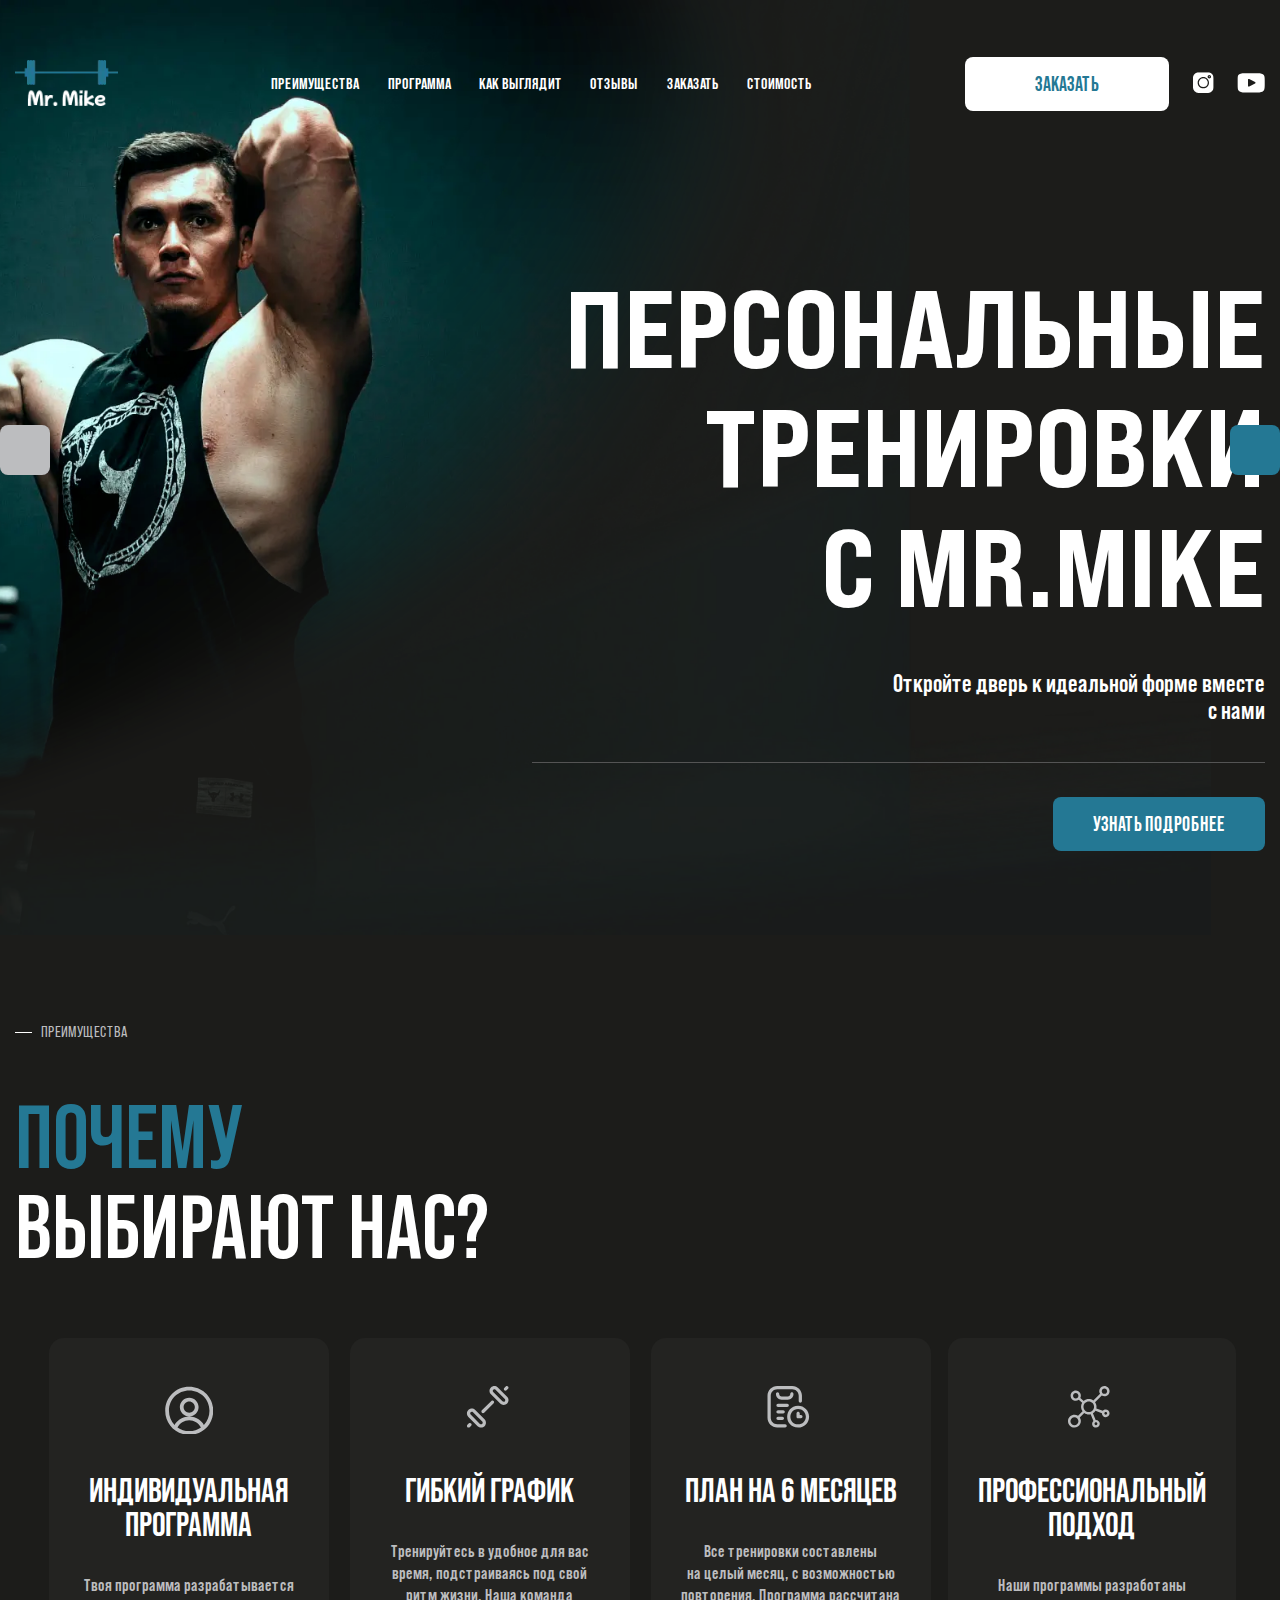
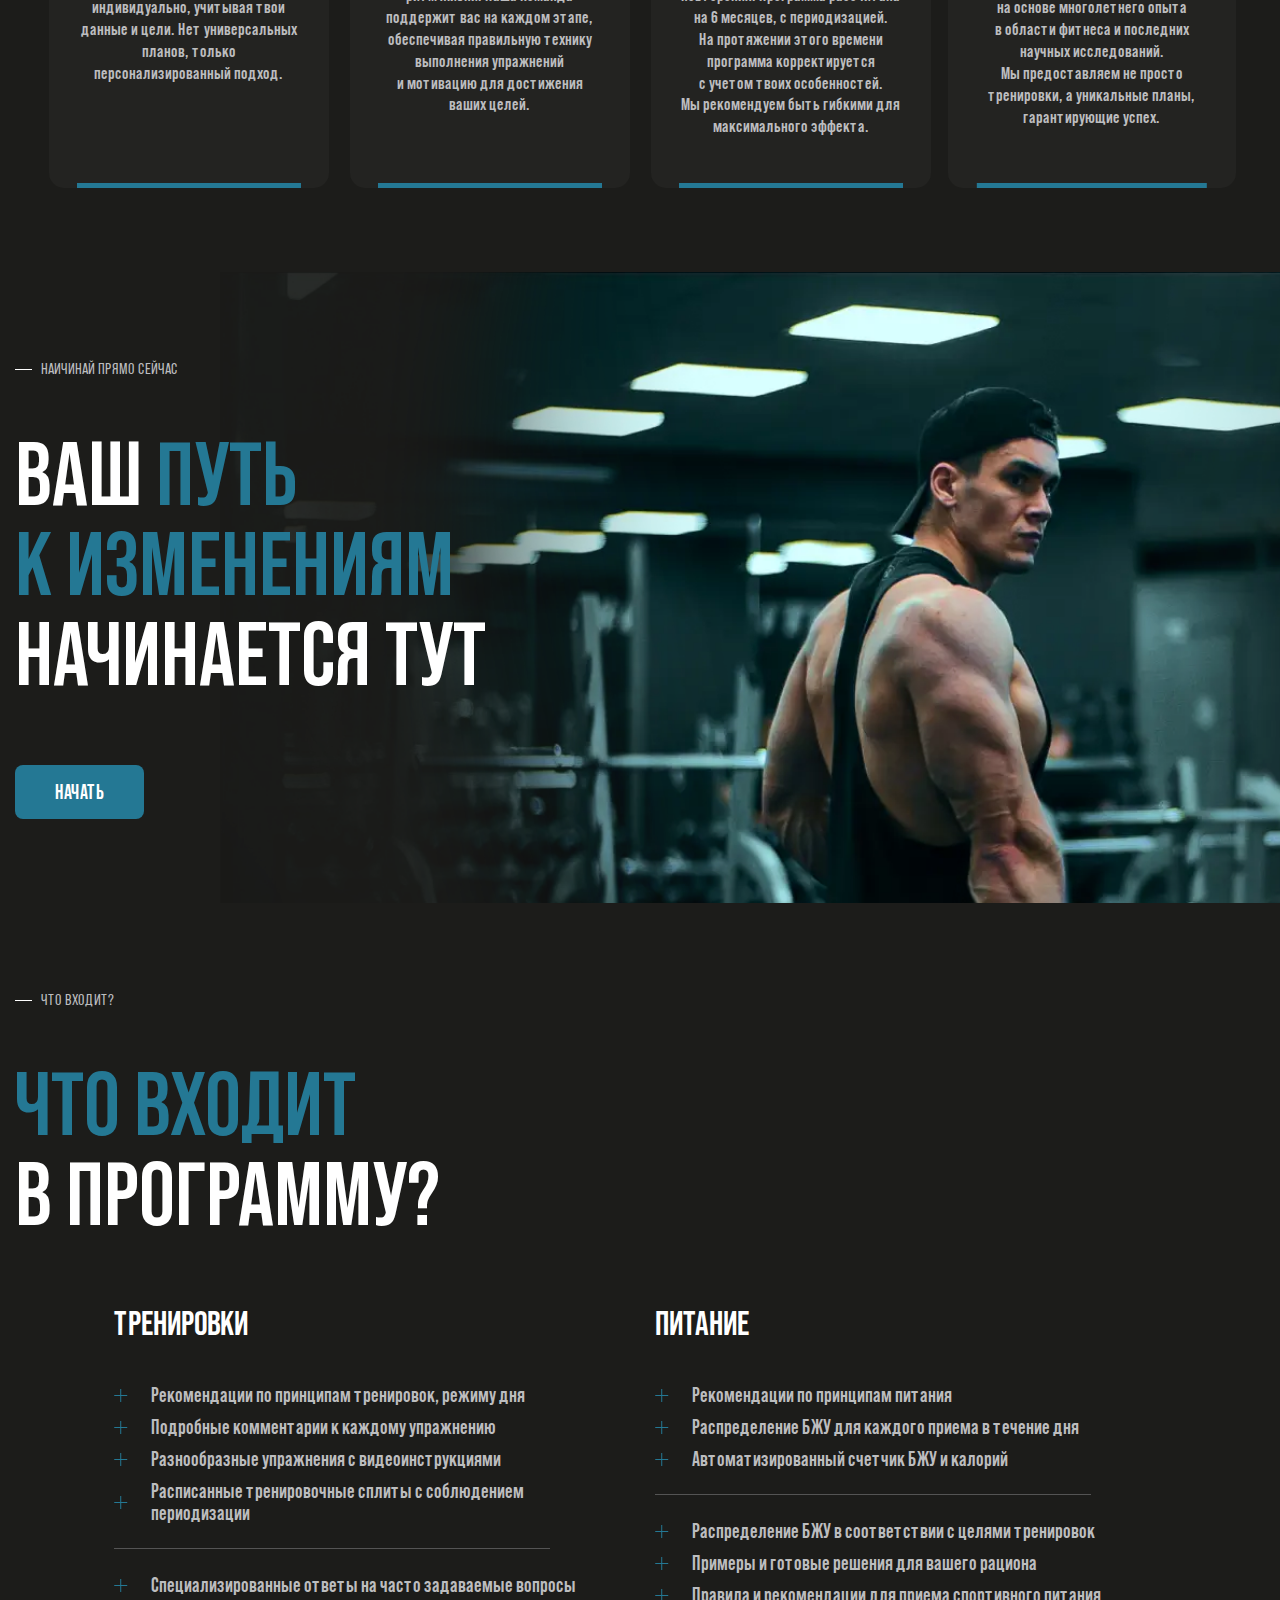
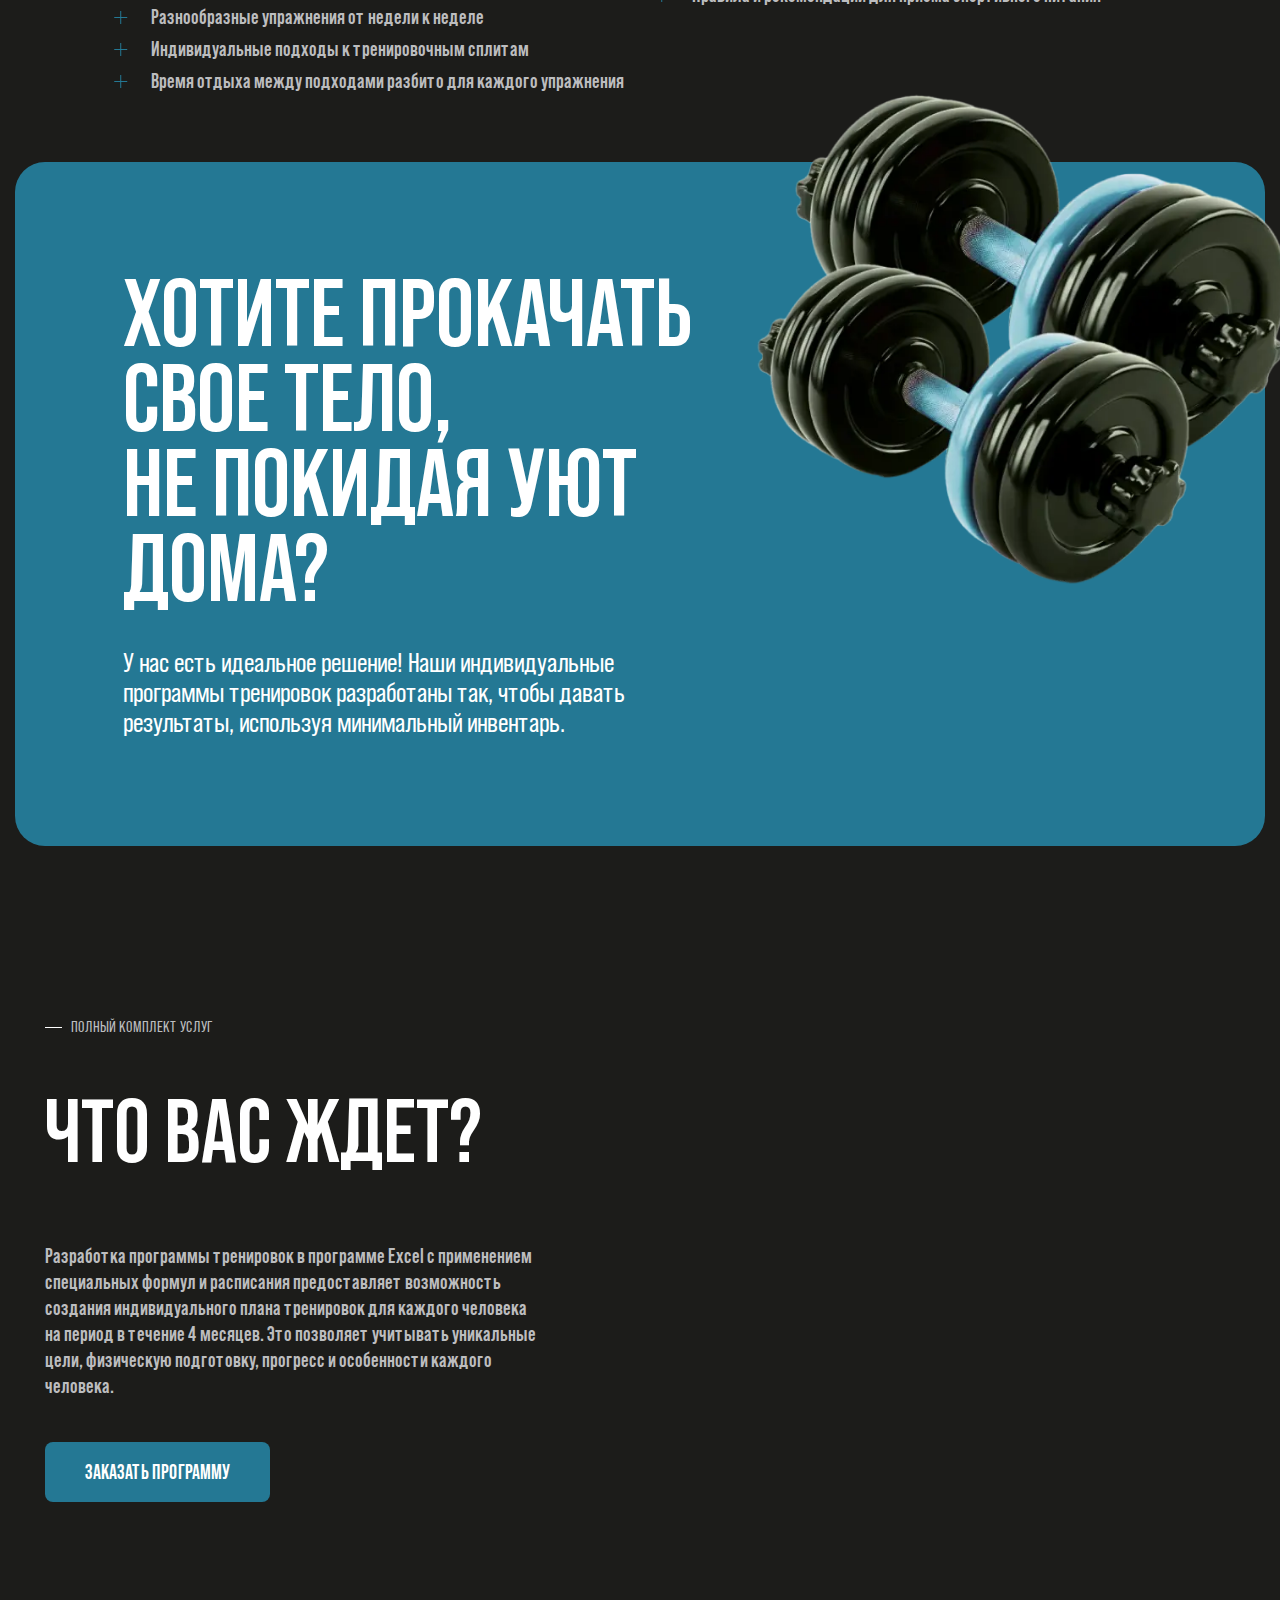
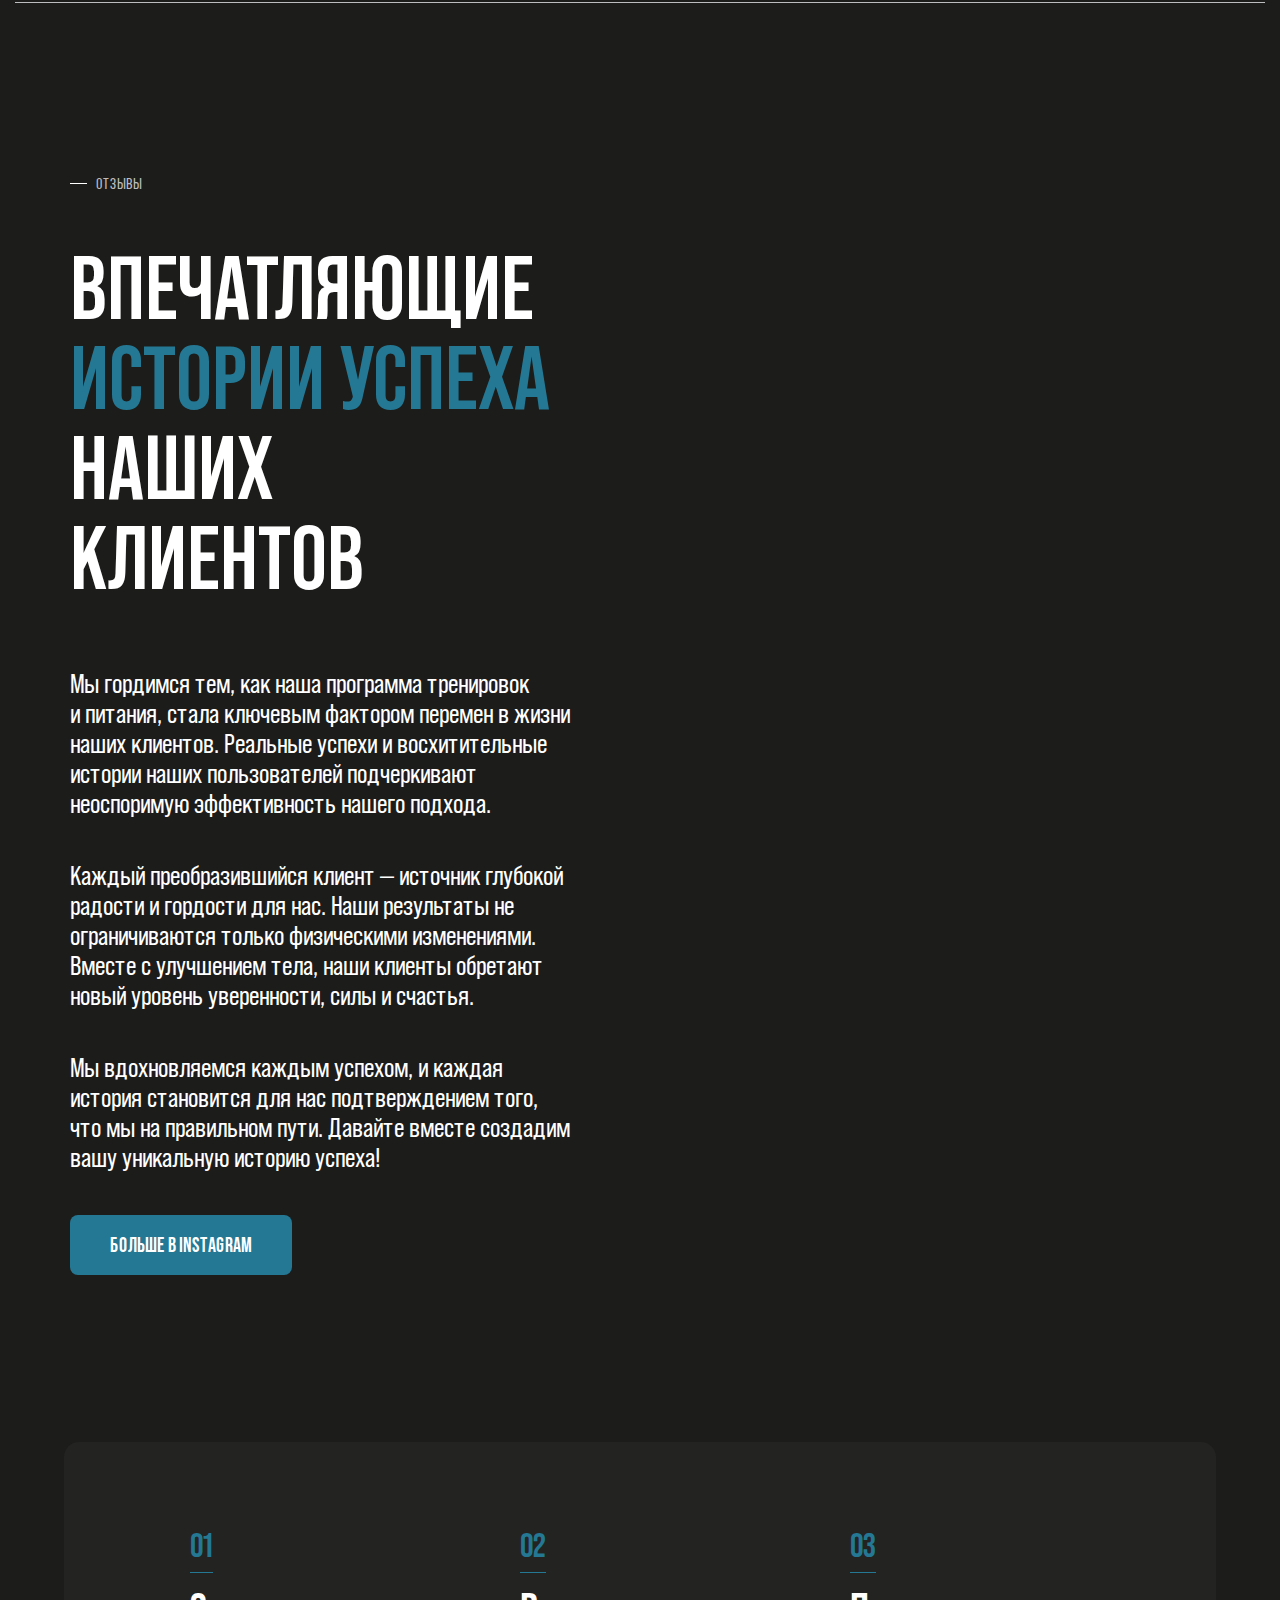
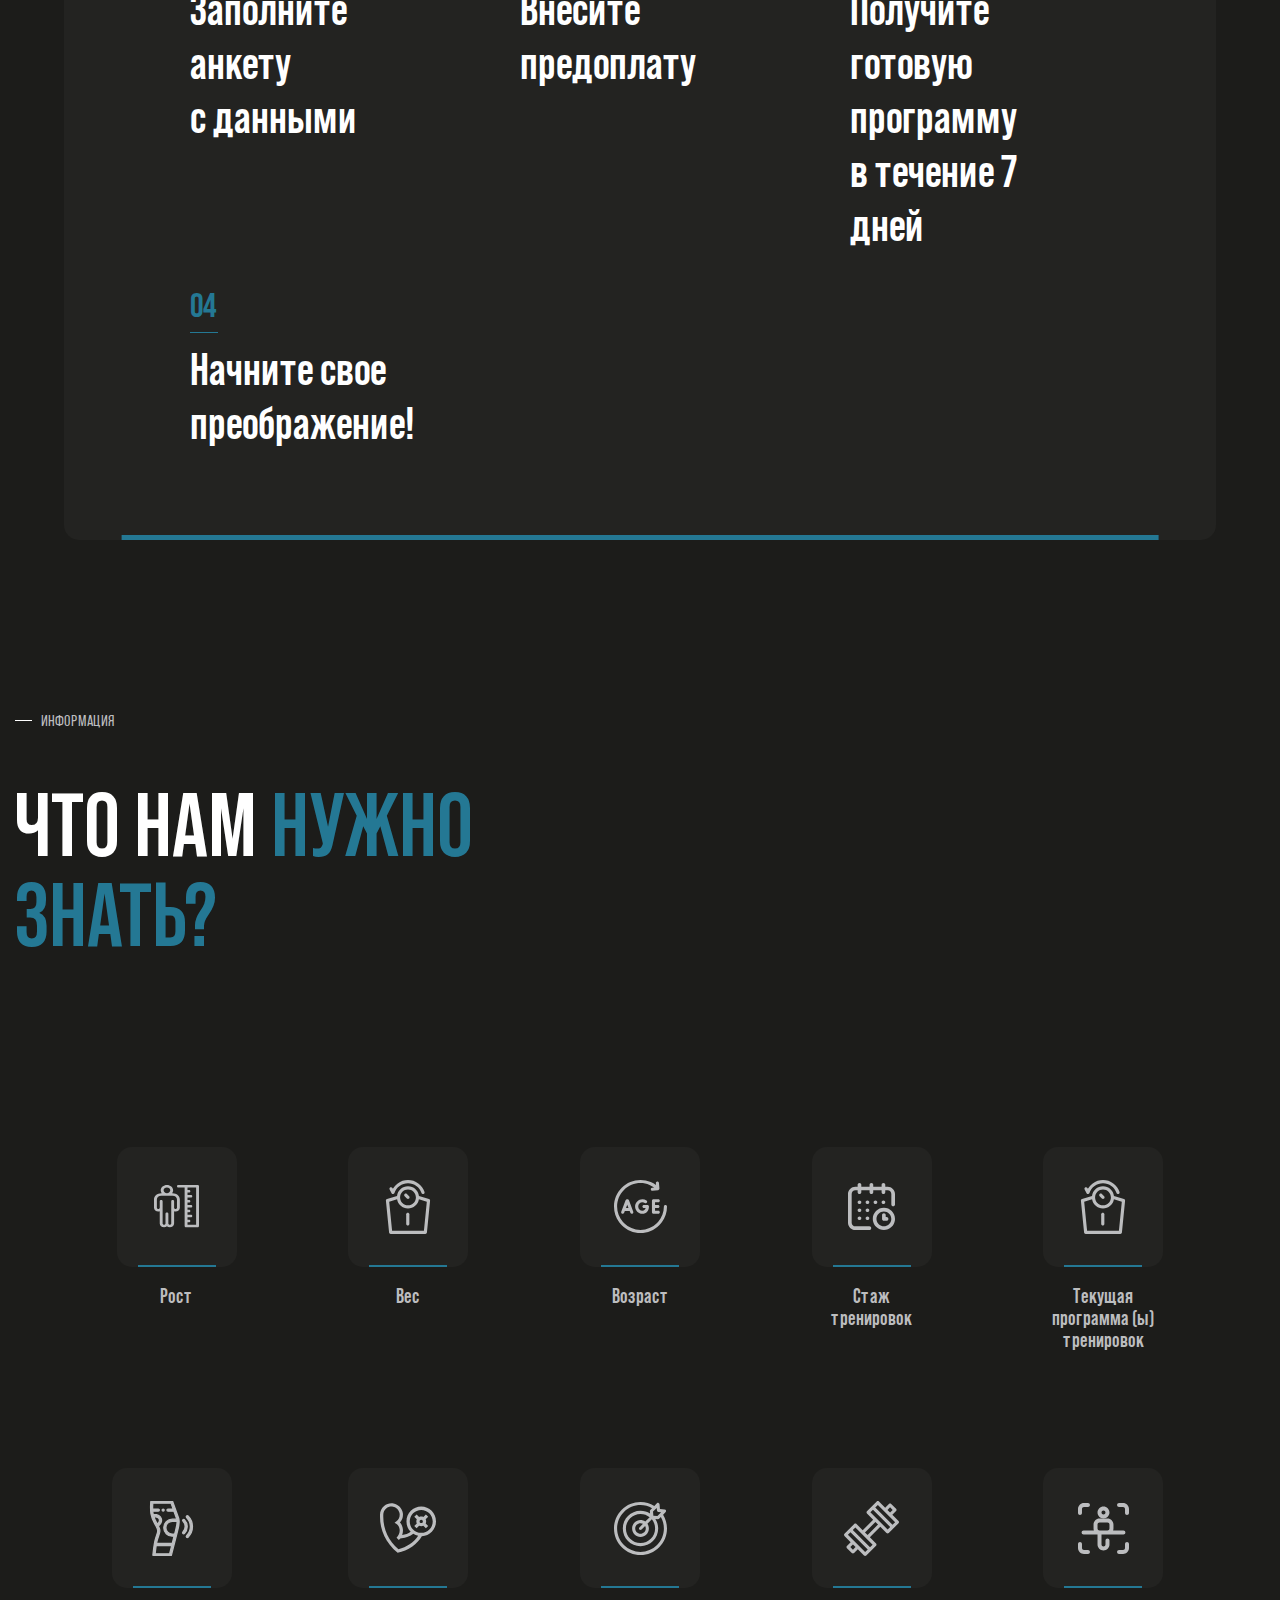
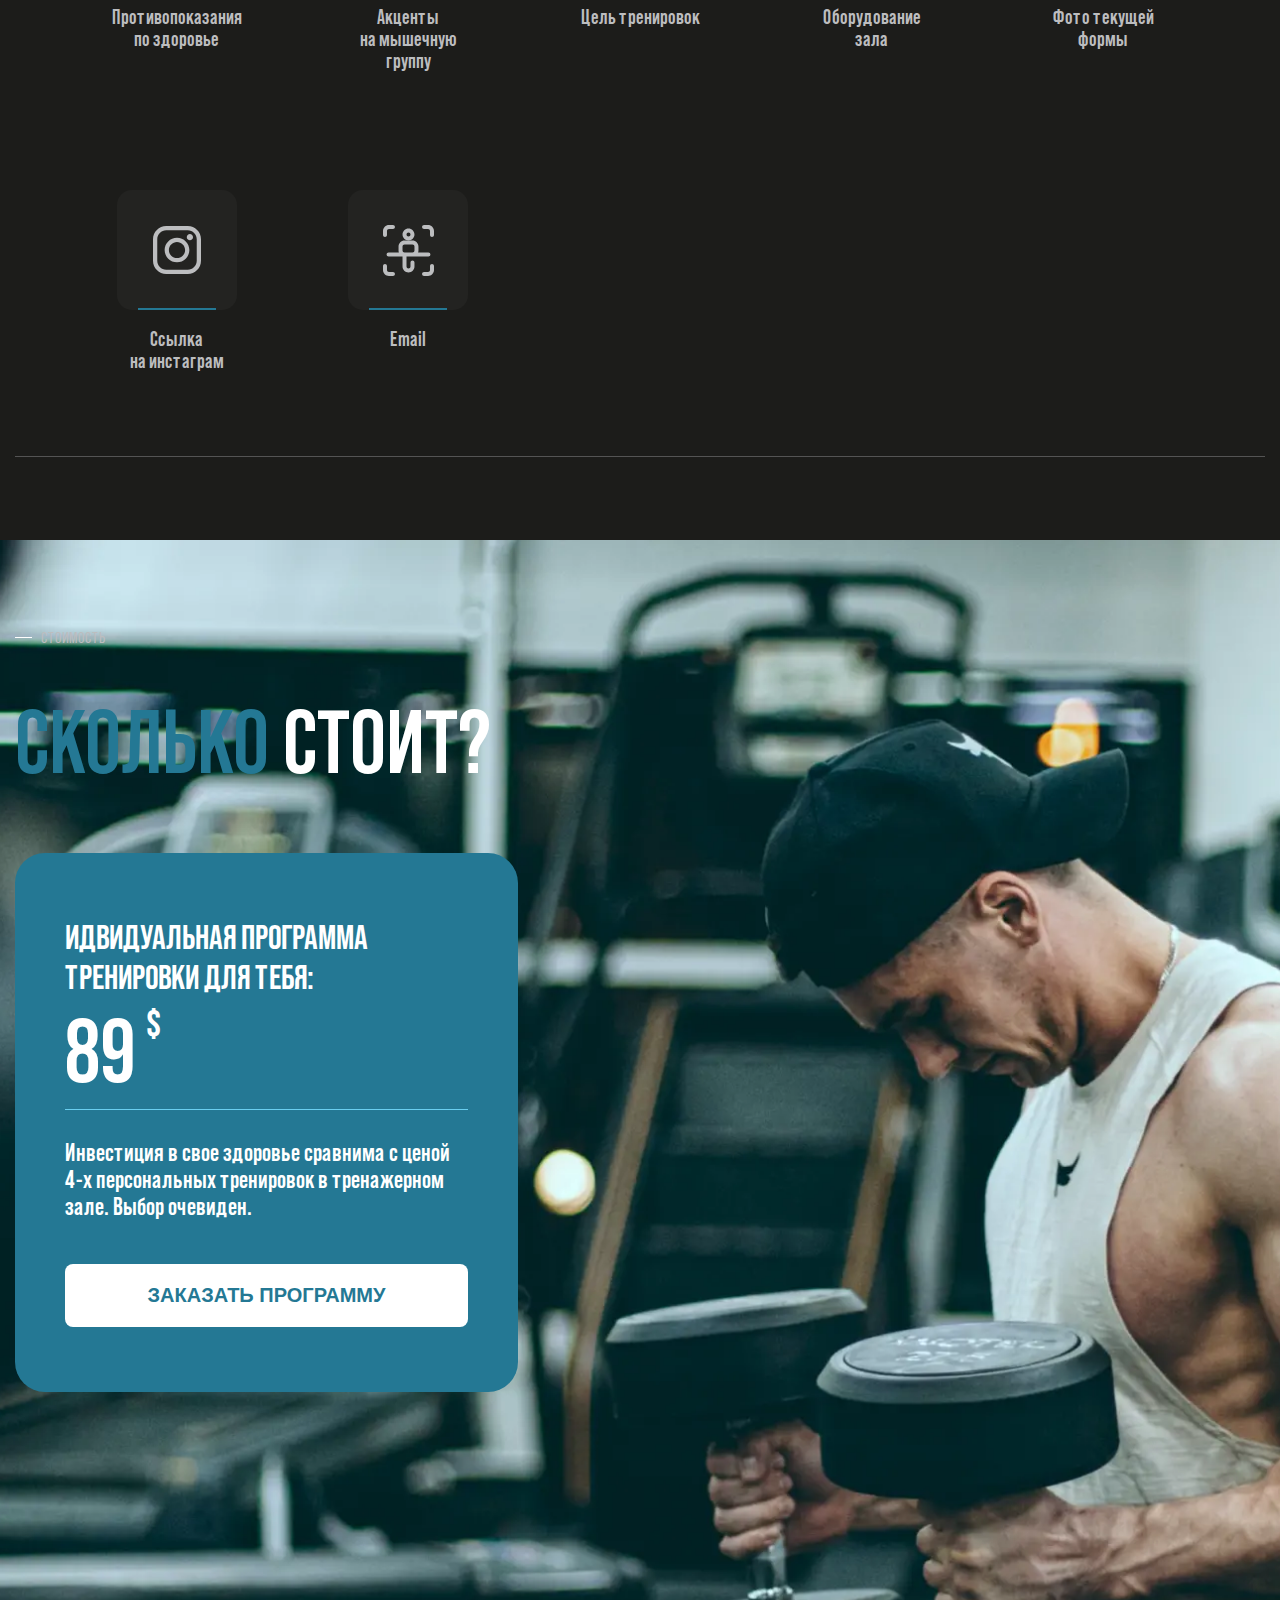
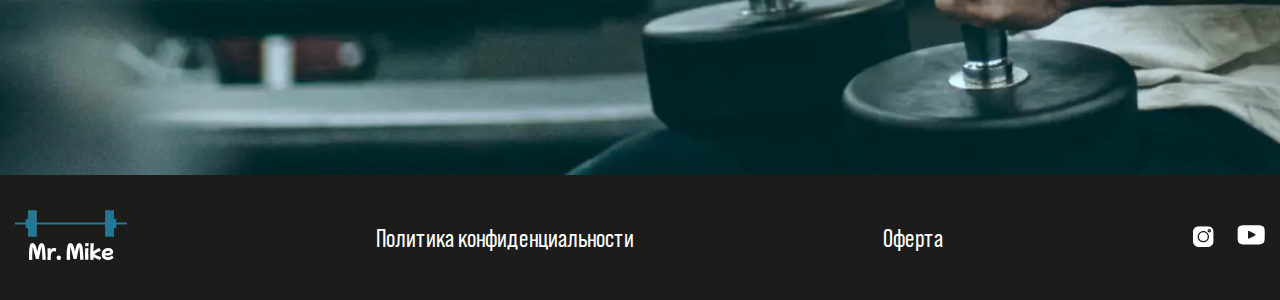
==== commit 7608d599: "fix: clear scss, js" ====
--- a/docs/index.html
+++ b/docs/index.html
@@ -1,3 +1,2 @@
-<!DOCTYPE html><html lang="ru" class="page"><head><meta charset="UTF-8"><meta name="viewport" content="width=device-width,initial-scale=1"><link rel="shortcut icon" href="favicon.svg" type="image/x-icon"><meta http-equiv="X-UA-Compatible" content="ie=edge"><meta name="theme-color" content="#111111"><meta name="description" content="Сайт для продвижения услуг фитнес тренера."><title>MaxGraph New Site</title><link rel="preload" href="fonts/BebasNeuePro-Bold.woff2" as="font" type="font/woff2" crossorigin><link rel="preload" href="fonts/BebasNeuePro-ExpandedExtraBold.woff2" as="font" type="font/woff2" crossorigin><link rel="preload" href="fonts/BebasNeuePro-Regular.woff2" as="font" type="font/woff2" crossorigin><!-- <link rel="prefetch" as="style" href="https://cdn.jsdelivr.net/npm/swiper@11/swiper-bundle.min.css" />
-  <link rel="stylesheet" href="https://cdn.jsdelivr.net/npm/swiper@11/swiper-bundle.min.css" /> --><link rel="preload" as="style" href="css/vendor.css"><link rel="preload" as="style" href="css/main.css"><link rel="stylesheet" href="css/vendor.css"><link rel="stylesheet" href="css/main.css"><script defer="defer" src="js/main.js"></script></head><body class="page__body"><h1 class="visually-hidden">Личный сайт Mike Boreyko</h1><div class="site-container"><header class="header"><div class="container header__container"><a href="#" class="logo"><picture><source type="image/webp" srcset="./img/logo-mr.Mike.webp"><img src="./img/logo-mr.Mike.png" alt="Логотип сайта mr.Mike" width="112px" height="50px"></picture></a><button class="btn-reset burger" aria-label="Открыть меню" aria-expanded="false" data-burger><span class="burger__line"></span></button><nav class="nav nav__header"><ul class="nav__list"><li class="nav__item"><a href="#advantage" aria-label="Преимущества">Преимущества</a></li><li class="nav__item"><a href="#included" aria-label="Программа">Программа</a></li><li class="nav__item"><a href="#program-looks" aria-label="Как
-          выглядит">Как выглядит</a></li><li class="nav__item"><a href="#reviews" aria-label="Отзывы">Отзывы</a></li><li class="nav__item"><a href="#price" aria-label="Заказать">Заказать</a></li><li class="nav__item"><a href="#price" aria-label="Стоимость">Стоимость</a></li></ul><ul class="nav__list-link"><li class="nav__item-link btn btn--big btn--light"><a href="#price" aria-label="Заказать">Заказать</a></li><li class="nav__item-link"><a href="https://www.instagram.com/" target="_blank" aria-label="Перейти в Instagram автора."><svg width="21" height="21" viewBox="0 0 21 21" xmlns="http://www.w3.org/2000/svg"><g clip-path="url(#clip0_1_62)"><path d="M16.3227 4.17969C16.0464 4.17969 15.8215 4.40455 15.8215 4.68086C15.8215 4.95717 16.0464 5.18203 16.3227 5.18203C16.5991 5.18203 16.8239 4.95721 16.8239 4.68086C16.8239 4.40451 16.5991 4.17969 16.3227 4.17969Z"/><path d="M10.3217 6.23877C7.87182 6.23877 5.87866 8.23193 5.87866 10.6818C5.87866 13.1317 7.87182 15.1249 10.3217 15.1249C12.7717 15.1249 14.7648 13.1318 14.7648 10.6819C14.7648 8.23197 12.7717 6.23877 10.3217 6.23877Z"/><path d="M14.9845 0.359863H5.65913C2.53868 0.359863 0 2.89854 0 6.01903V15.3443C0 18.4648 2.53868 21.0035 5.65913 21.0035H14.9845C18.105 21.0035 20.6436 18.4648 20.6436 15.3443V6.01903C20.6436 2.89854 18.105 0.359863 14.9845 0.359863ZM10.3218 16.3438C7.19966 16.3438 4.65969 13.8038 4.65969 10.6817C4.65969 7.55952 7.1997 5.01959 10.3218 5.01959C13.4439 5.01959 15.984 7.55956 15.984 10.6817C15.984 13.8038 13.4439 16.3438 10.3218 16.3438ZM16.3226 6.40118C15.374 6.40118 14.6023 5.62947 14.6023 4.68091C14.6023 3.73235 15.374 2.96059 16.3226 2.96059C17.2712 2.96059 18.0429 3.73231 18.0429 4.68087C18.0429 5.62943 17.2712 6.40118 16.3226 6.40118Z"/></g><defs><clipPath id="clip0_1_62"><rect width="20.6436" height="20.6436" transform="translate(0 0.359863)"/></clipPath></defs></svg></a></li><li class="nav__item-link"><a href="https://www.youtube.com/" target="_blank" aria-label="Перейти на YouTube канал автора."><svg width="28" height="28" viewBox="0 0 28 28" xmlns="http://www.w3.org/2000/svg"><g clip-path="url(#clip0_1_73)"><path d="M26.7827 5.91298C25.7925 4.73597 23.9645 4.25586 20.4733 4.25586H7.80018C4.22906 4.25586 2.37002 4.76694 1.3836 6.02005C0.421875 7.24183 0.421875 9.04203 0.421875 11.5336V16.2824C0.421875 21.1093 1.56296 23.56 7.80018 23.56H20.4733C23.5009 23.56 25.1786 23.1363 26.2639 22.0976C27.3769 21.0325 27.8518 19.2933 27.8518 16.2824V11.5336C27.8518 8.90603 27.7774 7.09521 26.7827 5.91298ZM18.032 14.5636L12.2772 17.5712C12.1485 17.6385 12.0078 17.6718 11.8673 17.6718C11.7082 17.6718 11.5495 17.629 11.4089 17.5439C11.1442 17.3835 10.9825 17.0965 10.9825 16.787V10.791C10.9825 10.482 11.1437 10.1953 11.4079 10.0348C11.6722 9.87431 12.0009 9.86334 12.2752 10.0058L18.03 12.9941C18.3227 13.1461 18.5066 13.4483 18.5071 13.7781C18.5074 14.1082 18.3243 14.4109 18.032 14.5636Z"/></g><defs><clipPath id="clip0_1_73"><rect width="27.4299" height="27.4299" transform="translate(0.421875 0.192871)"/></clipPath></defs></svg></a></li></ul></nav></div></header><section class="hero" id="hero"><div class="container hero__container"><hgroup class="hero__content"><h2 class="hero__title">Персональные тренировки c mr.Mike</h2><p class="hero__desc">Откройте дверь к идеальной форме вместе с нами</p></hgroup><footer class="hero__footer"><a href="#advantage" class="hero__link btn">Узнать подробнее</a></footer></div></section><section class="advantage" id="advantage"><div class="container"><hgroup><h2 class="advantage__title title">Преимущества</h2><p class="advantage__desc desc"><span>Почему</span> выбирают нас?</p></hgroup><ul class="advantage__list"><li class="advantage__item"><h3 class="advantage__item-title">ИНДИВИДУАЛЬНАЯ ПРОГРАММА</h3><p class="advantage__item-text">Твоя программа разрабатывается индивидуально, учитывая твои данные и цели. Нет универсальных планов, только персонализированный подход.</p></li><li class="advantage__item"><h3 class="advantage__item-title">Гибкий график</h3><p class="advantage__item-text">Тренируйтесь в удобное для вас время, подстраиваясь под свой ритм жизни. Наша команда поддержит вас на каждом этапе, обеспечивая правильную технику выполнения упражнений и мотивацию для достижения ваших целей.</p></li><li class="advantage__item"><h3 class="advantage__item-title">План на 6 месяцев</h3><p class="advantage__item-text">Все тренировки составлены на целый месяц, с возможностью повторения. Программа рассчитана на 6 месяцев, с периодизацией. На протяжении этого времени программа корректируется с учетом твоих особенностей. Мы рекомендуем быть гибкими для максимального эффекта.</p></li><li class="advantage__item"><h3 class="advantage__item-title">Профессиональный подход</h3><p class="advantage__item-text">Наши программы разработаны на основе многолетнего опыта в области фитнеса и последних научных исследований. Мы предоставляем не просто тренировки, а уникальные планы, гарантирующие успех.</p></li></ul></div></section><section class="start" id="start"><div class="container"><hgroup><h2 class="start__title title">Наичинай прямо сейчас</h2><p class="start__desc desc">Ваш <span>путь к изменениям</span> начинается тут</p></hgroup><footer class="start__footer"><a href="#info" class="start__link btn">начать</a></footer></div></section><section class="included" id="included"><div class="container"><hgroup><h2 class="included__title title">Что входит?</h2><p class="included__desc desc"><span>Что входит</span> в программу?</p></hgroup><div class="included__wrapper"><section class="included__section section-left"><h3 class="included__section-title">ТРЕНИРОВКИ</h3><ul class="included__list"><li class="included__item">Рекомендации по принципам тренировок, режиму дня</li><li class="included__item">Подробные комментарии к каждому упражнению</li><li class="included__item">Разнообразные упражнения с видеоинструкциями</li><li class="included__item">Расписанные тренировочные сплиты с соблюдением периодизации</li><li class="included__item">Специализированные ответы на часто задаваемые вопросы</li><li class="included__item">Разнообразные упражнения от недели к неделе</li><li class="included__item">Индивидуальные подходы к тренировочным сплитам</li><li class="included__item">Время отдыха между подходами разбито для каждого упражнения</li></ul></section><section class="included__section section-right"><h3 class="included__section-title">ПИТАНИЕ</h3><ul class="included__list"><li class="included__item">Рекомендации по принципам питания</li><li class="included__item">Распределение БЖУ для каждого приема в течение дня</li><li class="included__item">Автоматизированный счетчик БЖУ и калорий</li><li class="included__item">Распределение БЖУ в соответствии с целями тренировок</li><li class="included__item">Примеры и готовые решения для вашего рациона</li><li class="included__item">Правила и рекомендации для приема спортивного питания</li></ul></section></div><article class="included-article"><hgroup><h2 class="included-article__title">Хотите прокачать свое тело, не покидая уют дома?</h2><p class="included-article__text">У нас есть идеальное решение! Наши индивидуальные программы тренировок разработаны так, чтобы давать результаты, используя минимальный инвентарь.</p></hgroup></article></div></section><section class="program-looks" id="program-looks"><div class="container"><div class="program-looks__wrapper"><div class="program-looks__content-image"><img loading="lazy" src="./img/iPadPro2020.png" alt="Вариант представления программы тренировок на планшете"></div><div class="program-looks__content-text"><hgroup><h2 class="program-looks__title title">ПОЛНЫЙ КОМПЛЕКТ УСЛУГ</h2><p class="program-looks__desc desc">Что Вас ждет?</p></hgroup><p class="program-looks__text">Разработка программы тренировок в программе Excel с применением специальных формул и расписания предоставляет возможность создания индивидуального плана тренировок для каждого человека на период в течение 4 месяцев. Это позволяет учитывать уникальные цели, физическую подготовку, прогресс и особенности каждого человека.</p><a href="#price" class="btn program-looks__link-btn">Заказать программу</a></div></div></div></section><section class="reviews" id="reviews"><div class="container"><div class="reviews__flex"><div class="reviews__wrapper"><hgroup><h2 class="title">Отзывы</h2><p class="desc">Впечатляющие <span>истории успеха</span> наших клиентов</p></hgroup><p class="text reviews__text">Мы гордимся тем, как наша программа тренировок и питания, стала ключевым фактором перемен в жизни наших клиентов. Реальные успехи и восхитительные истории наших пользователей подчеркивают неоспоримую эффективность нашего подхода.</p><p class="text reviews__text">Каждый преобразившийся клиент — источник глубокой радости и гордости для нас. Наши результаты не ограничиваются только физическими изменениями. Вместе с улучшением тела, наши клиенты обретают новый уровень уверенности, силы и счастья.</p><p class="text reviews__text">Мы вдохновляемся каждым успехом, и каждая история становится для нас подтверждением того, что мы на правильном пути. Давайте вместе создадим вашу уникальную историю успеха!</p><a href="https://www.instagram.com/" target="_blank" class="btn">БОЛЬШЕ В INSTAGRAM</a></div><section class="slider swiper reviews__slider"><h3 class="slider__title visually-hidden">Слайдер с отзывами довольных клиентов</h3><div class="swiper-wrapper"><article class="swiper-slide"><h2 class="slide__title visually-hidden">Отзыв от Максима</h2><picture><source type="image/webp" srcset="./img/iPhone12Pro.webp"><img src="./img/iPhone12Pro.png" loading="lazy" alt="Скриншот с отзывом от Максима"></picture></article><article class="swiper-slide"><h2 class="slide__title visually-hidden">Отзыв от Ольги</h2><picture><source type="image/webp" srcset="./img/iPhone12Pro.webp"><img src="./img/iPhone12Pro.png" loading="lazy" alt="Скриншот с отзывом от Ольги"></picture></article><article class="swiper-slide"><h2 class="slide__title visually-hidden">Отзыв от представителя компании ооо рога и копыта</h2><picture><source type="image/webp" srcset="./img/iPhone12Pro.webp"><img src="./img/iPhone12Pro.png" loading="lazy" alt="Скриншот с отзывом от представителя компании ооо рога и копыт"></picture></article></div><button class="slider__btn slider__btn--prev" title="Предыдущий слайд" type="button"></button> <button class="slider__btn slider__btn--next" title="Следующий слайд" type="button"></button></section></div></div></section></div><article class="steps" id="steps"><div class="container steps__container"><h2 class="steps__title visually-hidden">Шаги для получения индивидуальной программы тренировок</h2><ol class="steps__list"><li class="steps__item"><p>Заполните анкету с данными</p></li><li class="steps__item"><p>Внесите предоплату</p></li><li class="steps__item"><p>Получите готовую программу в течение 7 дней</p></li><li class="steps__item"><p>Начните свое преображение!</p></li></ol></div></article><section class="info" id="info"><div class="container"><hgroup><h2 class="title">Информация</h2><p class="desc">Что нам <span>нужно Знать?</span></p></hgroup><ul class="info__list"><li class="info__item"><div class="info__icon"></div><span class="info__text">Рост</span></li><li class="info__item"><div class="info__icon"></div><span class="info__text">Вес</span></li><li class="info__item"><div class="info__icon"></div><span class="info__text">Возраст</span></li><li class="info__item"><div class="info__icon"></div><span class="info__text">Стаж тренировок</span></li><li class="info__item"><div class="info__icon"></div><span class="info__text">Текущая программа (ы) тренировок</span></li><li class="info__item"><div class="info__icon"></div><span class="info__text">Противопоказания по здоровье</span></li><li class="info__item"><div class="info__icon"></div><span class="info__text">Акценты на мышечную группу</span></li><li class="info__item"><div class="info__icon"></div><span class="info__text">Цель тренировок</span></li><li class="info__item"><div class="info__icon"></div><span class="info__text">Оборудование зала</span></li><li class="info__item"><div class="info__icon"></div><span class="info__text">Фото текущей формы</span></li><li class="info__item"><div class="info__icon"></div><span class="info__text">Ссылка на инстаграм</span></li><li class="info__item"><div class="info__icon"></div><span class="info__text">Email</span></li></ul></div></section><section class="price" id="price"><div class="container"><hgroup><h2 class="title">Стоимость</h2><p class="desc"><span>Сколько</span> стоит?</p></hgroup><div class="price__content"><h3 class="price__content-title">ИДВИДУАЛЬНАЯ ПРОГРАММА ТРЕНИРОВКИ ДЛЯ ТЕБЯ:</h3><div class="price__number"><p>89<span>$</span></p></div><p class="price__text">Инвестиция в свое здоровье сравнима с ценой 4-х персональных тренировок в тренажерном зале. Выбор очевиден.</p><button class="btn btn--light btn-reset" type="button">Заказать программу</button></div></div></section><footer class="footer"><div class="container footer__container"><a href="#" class="logo"><picture><source type="image/webp" srcset="./img/logo-mr.Mike.webp"><img src="./img/logo-mr.Mike.png" alt="Логотип сайта mr.Mike" width="112px" height="50px"></picture></a><a href="#">Политика конфиденциальности</a> <a href="#">Оферта</a><div class="nav"><ul class="nav__list-link"><li class="nav__item-link"><a href="https://www.instagram.com/" target="_blank" aria-label="Перейти в Instagram автора."><svg width="21" height="21" viewBox="0 0 21 21" xmlns="http://www.w3.org/2000/svg"><g clip-path="url(#clip0_1_63)"><path d="M16.3227 4.17969C16.0464 4.17969 15.8215 4.40455 15.8215 4.68086C15.8215 4.95717 16.0464 5.18203 16.3227 5.18203C16.5991 5.18203 16.8239 4.95721 16.8239 4.68086C16.8239 4.40451 16.5991 4.17969 16.3227 4.17969Z"/><path d="M10.3217 6.23877C7.87182 6.23877 5.87866 8.23193 5.87866 10.6818C5.87866 13.1317 7.87182 15.1249 10.3217 15.1249C12.7717 15.1249 14.7648 13.1318 14.7648 10.6819C14.7648 8.23197 12.7717 6.23877 10.3217 6.23877Z"/><path d="M14.9845 0.359863H5.65913C2.53868 0.359863 0 2.89854 0 6.01903V15.3443C0 18.4648 2.53868 21.0035 5.65913 21.0035H14.9845C18.105 21.0035 20.6436 18.4648 20.6436 15.3443V6.01903C20.6436 2.89854 18.105 0.359863 14.9845 0.359863ZM10.3218 16.3438C7.19966 16.3438 4.65969 13.8038 4.65969 10.6817C4.65969 7.55952 7.1997 5.01959 10.3218 5.01959C13.4439 5.01959 15.984 7.55956 15.984 10.6817C15.984 13.8038 13.4439 16.3438 10.3218 16.3438ZM16.3226 6.40118C15.374 6.40118 14.6023 5.62947 14.6023 4.68091C14.6023 3.73235 15.374 2.96059 16.3226 2.96059C17.2712 2.96059 18.0429 3.73231 18.0429 4.68087C18.0429 5.62943 17.2712 6.40118 16.3226 6.40118Z"/></g><defs><clipPath id="clip0_1_63"><rect width="20.6436" height="20.6436" transform="translate(0 0.359863)"/></clipPath></defs></svg></a></li><li class="nav__item-link"><a href="https://www.youtube.com/" target="_blank" aria-label="Перейти на YouTube канал автора."><svg width="28" height="28" viewBox="0 0 28 28" xmlns="http://www.w3.org/2000/svg"><g clip-path="url(#clip0_1_74)"><path d="M26.7827 5.91298C25.7925 4.73597 23.9645 4.25586 20.4733 4.25586H7.80018C4.22906 4.25586 2.37002 4.76694 1.3836 6.02005C0.421875 7.24183 0.421875 9.04203 0.421875 11.5336V16.2824C0.421875 21.1093 1.56296 23.56 7.80018 23.56H20.4733C23.5009 23.56 25.1786 23.1363 26.2639 22.0976C27.3769 21.0325 27.8518 19.2933 27.8518 16.2824V11.5336C27.8518 8.90603 27.7774 7.09521 26.7827 5.91298ZM18.032 14.5636L12.2772 17.5712C12.1485 17.6385 12.0078 17.6718 11.8673 17.6718C11.7082 17.6718 11.5495 17.629 11.4089 17.5439C11.1442 17.3835 10.9825 17.0965 10.9825 16.787V10.791C10.9825 10.482 11.1437 10.1953 11.4079 10.0348C11.6722 9.87431 12.0009 9.86334 12.2752 10.0058L18.03 12.9941C18.3227 13.1461 18.5066 13.4483 18.5071 13.7781C18.5074 14.1082 18.3243 14.4109 18.032 14.5636Z"/></g><defs><clipPath id="clip0_1_74"><rect width="27.4299" height="27.4299" transform="translate(0.421875 0.192871)"/></clipPath></defs></svg></a></li></ul></div></div></footer></body></html>+<!DOCTYPE html><html lang="ru" class="page"><head><meta charset="UTF-8"><meta name="viewport" content="width=device-width,initial-scale=1"><link rel="shortcut icon" href="favicon.svg" type="image/x-icon"><meta http-equiv="X-UA-Compatible" content="ie=edge"><meta name="theme-color" content="#111111"><meta name="description" content="Сайт для продвижения услуг фитнес тренера."><title>Персональные тренировки с Mr.Mike</title><link rel="preload" as="style" href="css/vendor.css"><link rel="preload" as="style" href="css/main.css"><link rel="stylesheet" href="css/vendor.css"><link rel="stylesheet" href="css/main.css"><script defer="defer" src="js/main.js"></script></head><body class="page__body"><h1 class="visually-hidden">Личный сайт Mike Boreyko</h1><div class="site-container"><header class="header"><div class="container header__container"><a href="#" class="logo"><picture><source type="image/webp" srcset="./img/logo-mr.Mike.webp"><img src="./img/logo-mr.Mike.png" alt="Логотип сайта mr.Mike" width="112" height="50"></picture></a><button class="btn-reset burger" aria-label="Открыть меню" aria-expanded="false" data-burger><span class="burger__line"></span></button><nav class="nav nav__header"><ul class="nav__list"><li class="nav__item"><a href="#advantage" aria-label="Преимущества">Преимущества</a></li><li class="nav__item"><a href="#included" aria-label="Программа">Программа</a></li><li class="nav__item"><a href="#program-looks" aria-label="Как
+          выглядит">Как выглядит</a></li><li class="nav__item"><a href="#reviews" aria-label="Отзывы">Отзывы</a></li><li class="nav__item"><a href="#price" aria-label="Заказать">Заказать</a></li><li class="nav__item"><a href="#price" aria-label="Стоимость">Стоимость</a></li></ul><ul class="nav__list-link"><li class="nav__item-link btn btn--big btn--light"><a href="#price" aria-label="Заказать">Заказать</a></li><li class="nav__item-link"><a href="https://www.instagram.com/" target="_blank" aria-label="Перейти в Instagram автора."><svg width="21" height="21" viewBox="0 0 21 21" xmlns="http://www.w3.org/2000/svg"><g clip-path="url(#clip0_1_62)"><path d="M16.3227 4.17969C16.0464 4.17969 15.8215 4.40455 15.8215 4.68086C15.8215 4.95717 16.0464 5.18203 16.3227 5.18203C16.5991 5.18203 16.8239 4.95721 16.8239 4.68086C16.8239 4.40451 16.5991 4.17969 16.3227 4.17969Z"/><path d="M10.3217 6.23877C7.87182 6.23877 5.87866 8.23193 5.87866 10.6818C5.87866 13.1317 7.87182 15.1249 10.3217 15.1249C12.7717 15.1249 14.7648 13.1318 14.7648 10.6819C14.7648 8.23197 12.7717 6.23877 10.3217 6.23877Z"/><path d="M14.9845 0.359863H5.65913C2.53868 0.359863 0 2.89854 0 6.01903V15.3443C0 18.4648 2.53868 21.0035 5.65913 21.0035H14.9845C18.105 21.0035 20.6436 18.4648 20.6436 15.3443V6.01903C20.6436 2.89854 18.105 0.359863 14.9845 0.359863ZM10.3218 16.3438C7.19966 16.3438 4.65969 13.8038 4.65969 10.6817C4.65969 7.55952 7.1997 5.01959 10.3218 5.01959C13.4439 5.01959 15.984 7.55956 15.984 10.6817C15.984 13.8038 13.4439 16.3438 10.3218 16.3438ZM16.3226 6.40118C15.374 6.40118 14.6023 5.62947 14.6023 4.68091C14.6023 3.73235 15.374 2.96059 16.3226 2.96059C17.2712 2.96059 18.0429 3.73231 18.0429 4.68087C18.0429 5.62943 17.2712 6.40118 16.3226 6.40118Z"/></g><defs><clipPath id="clip0_1_62"><rect width="20.6436" height="20.6436" transform="translate(0 0.359863)"/></clipPath></defs></svg></a></li><li class="nav__item-link"><a href="https://www.youtube.com/" target="_blank" aria-label="Перейти на YouTube канал автора."><svg width="28" height="28" viewBox="0 0 28 28" xmlns="http://www.w3.org/2000/svg"><g clip-path="url(#clip0_1_73)"><path d="M26.7827 5.91298C25.7925 4.73597 23.9645 4.25586 20.4733 4.25586H7.80018C4.22906 4.25586 2.37002 4.76694 1.3836 6.02005C0.421875 7.24183 0.421875 9.04203 0.421875 11.5336V16.2824C0.421875 21.1093 1.56296 23.56 7.80018 23.56H20.4733C23.5009 23.56 25.1786 23.1363 26.2639 22.0976C27.3769 21.0325 27.8518 19.2933 27.8518 16.2824V11.5336C27.8518 8.90603 27.7774 7.09521 26.7827 5.91298ZM18.032 14.5636L12.2772 17.5712C12.1485 17.6385 12.0078 17.6718 11.8673 17.6718C11.7082 17.6718 11.5495 17.629 11.4089 17.5439C11.1442 17.3835 10.9825 17.0965 10.9825 16.787V10.791C10.9825 10.482 11.1437 10.1953 11.4079 10.0348C11.6722 9.87431 12.0009 9.86334 12.2752 10.0058L18.03 12.9941C18.3227 13.1461 18.5066 13.4483 18.5071 13.7781C18.5074 14.1082 18.3243 14.4109 18.032 14.5636Z"/></g><defs><clipPath id="clip0_1_73"><rect width="27.4299" height="27.4299" transform="translate(0.421875 0.192871)"/></clipPath></defs></svg></a></li></ul></nav></div></header><section class="hero" id="hero"><div class="container hero__container"><hgroup class="hero__content"><h2 class="hero__title">Персональные тренировки c mr.Mike</h2><p class="hero__desc">Откройте дверь к идеальной форме вместе с нами</p></hgroup><footer class="hero__footer"><a href="#advantage" class="hero__link btn">Узнать подробнее</a></footer></div></section><section class="advantage" id="advantage"><div class="container"><hgroup><h2 class="advantage__title title">Преимущества</h2><p class="advantage__desc desc"><span>Почему</span> выбирают нас?</p></hgroup><ul class="advantage__list"><li class="advantage__item"><h3 class="advantage__item-title">ИНДИВИДУАЛЬНАЯ ПРОГРАММА</h3><p class="advantage__item-text">Твоя программа разрабатывается индивидуально, учитывая твои данные и цели. Нет универсальных планов, только персонализированный подход.</p></li><li class="advantage__item"><h3 class="advantage__item-title">Гибкий график</h3><p class="advantage__item-text">Тренируйтесь в удобное для вас время, подстраиваясь под свой ритм жизни. Наша команда поддержит вас на каждом этапе, обеспечивая правильную технику выполнения упражнений и мотивацию для достижения ваших целей.</p></li><li class="advantage__item"><h3 class="advantage__item-title">План на 6 месяцев</h3><p class="advantage__item-text">Все тренировки составлены на целый месяц, с возможностью повторения. Программа рассчитана на 6 месяцев, с периодизацией. На протяжении этого времени программа корректируется с учетом твоих особенностей. Мы рекомендуем быть гибкими для максимального эффекта.</p></li><li class="advantage__item"><h3 class="advantage__item-title">Профессиональный подход</h3><p class="advantage__item-text">Наши программы разработаны на основе многолетнего опыта в области фитнеса и последних научных исследований. Мы предоставляем не просто тренировки, а уникальные планы, гарантирующие успех.</p></li></ul></div></section><section class="start" id="start"><div class="container"><hgroup><h2 class="start__title title">Наичинай прямо сейчас</h2><p class="start__desc desc">Ваш <span>путь к изменениям</span> начинается тут</p></hgroup><footer class="start__footer"><a href="#info" class="start__link btn">начать</a></footer></div></section><section class="included" id="included"><div class="container"><hgroup><h2 class="included__title title">Что входит?</h2><p class="included__desc desc"><span>Что входит</span> в программу?</p></hgroup><div class="included__wrapper"><section class="included__section section-left"><h3 class="included__section-title">ТРЕНИРОВКИ</h3><ul class="included__list"><li class="included__item">Рекомендации по принципам тренировок, режиму дня</li><li class="included__item">Подробные комментарии к каждому упражнению</li><li class="included__item">Разнообразные упражнения с видеоинструкциями</li><li class="included__item">Расписанные тренировочные сплиты с соблюдением периодизации</li><li class="included__item">Специализированные ответы на часто задаваемые вопросы</li><li class="included__item">Разнообразные упражнения от недели к неделе</li><li class="included__item">Индивидуальные подходы к тренировочным сплитам</li><li class="included__item">Время отдыха между подходами разбито для каждого упражнения</li></ul></section><section class="included__section section-right"><h3 class="included__section-title">ПИТАНИЕ</h3><ul class="included__list"><li class="included__item">Рекомендации по принципам питания</li><li class="included__item">Распределение БЖУ для каждого приема в течение дня</li><li class="included__item">Автоматизированный счетчик БЖУ и калорий</li><li class="included__item">Распределение БЖУ в соответствии с целями тренировок</li><li class="included__item">Примеры и готовые решения для вашего рациона</li><li class="included__item">Правила и рекомендации для приема спортивного питания</li></ul></section></div><article class="included-article"><hgroup><h2 class="included-article__title">Хотите прокачать свое тело, не покидая уют дома?</h2><p class="included-article__text">У нас есть идеальное решение! Наши индивидуальные программы тренировок разработаны так, чтобы давать результаты, используя минимальный инвентарь.</p></hgroup></article></div></section><section class="program-looks" id="program-looks"><div class="container"><div class="program-looks__wrapper"><div class="program-looks__content-image"><img loading="lazy" src="./img/iPadPro2020.png" alt="Вариант представления программы тренировок на планшете"></div><div class="program-looks__content-text"><hgroup><h2 class="program-looks__title title">ПОЛНЫЙ КОМПЛЕКТ УСЛУГ</h2><p class="program-looks__desc desc">Что Вас ждет?</p></hgroup><p class="program-looks__text">Разработка программы тренировок в программе Excel с применением специальных формул и расписания предоставляет возможность создания индивидуального плана тренировок для каждого человека на период в течение 4 месяцев. Это позволяет учитывать уникальные цели, физическую подготовку, прогресс и особенности каждого человека.</p><a href="#price" class="btn program-looks__link-btn">Заказать программу</a></div></div></div></section><section class="reviews" id="reviews"><div class="container"><div class="reviews__flex"><div class="reviews__wrapper"><hgroup><h2 class="title">Отзывы</h2><p class="desc">Впечатляющие <span>истории успеха</span> наших клиентов</p></hgroup><p class="text reviews__text">Мы гордимся тем, как наша программа тренировок и питания, стала ключевым фактором перемен в жизни наших клиентов. Реальные успехи и восхитительные истории наших пользователей подчеркивают неоспоримую эффективность нашего подхода.</p><p class="text reviews__text">Каждый преобразившийся клиент — источник глубокой радости и гордости для нас. Наши результаты не ограничиваются только физическими изменениями. Вместе с улучшением тела, наши клиенты обретают новый уровень уверенности, силы и счастья.</p><p class="text reviews__text">Мы вдохновляемся каждым успехом, и каждая история становится для нас подтверждением того, что мы на правильном пути. Давайте вместе создадим вашу уникальную историю успеха!</p><a href="https://www.instagram.com/" target="_blank" class="btn">БОЛЬШЕ В INSTAGRAM</a></div><section class="slider swiper reviews__slider"><h3 class="slider__title visually-hidden">Слайдер с отзывами довольных клиентов</h3><div class="swiper-wrapper"><article class="swiper-slide"><h2 class="slide__title visually-hidden">Отзыв от Максима</h2><picture><source type="image/webp" srcset="./img/iPhone12Pro.webp"><img src="./img/iPhone12Pro.png" loading="lazy" alt="Скриншот с отзывом от Максима"></picture></article><article class="swiper-slide"><h2 class="slide__title visually-hidden">Отзыв от Ольги</h2><picture><source type="image/webp" srcset="./img/iPhone12Pro.webp"><img src="./img/iPhone12Pro.png" loading="lazy" alt="Скриншот с отзывом от Ольги"></picture></article><article class="swiper-slide"><h2 class="slide__title visually-hidden">Отзыв от представителя компании ооо рога и копыта</h2><picture><source type="image/webp" srcset="./img/iPhone12Pro.webp"><img src="./img/iPhone12Pro.png" loading="lazy" alt="Скриншот с отзывом от представителя компании ооо рога и копыт"></picture></article></div><button class="slider__btn slider__btn--prev" title="Предыдущий слайд" type="button"></button> <button class="slider__btn slider__btn--next" title="Следующий слайд" type="button"></button></section></div></div></section></div><article class="steps" id="steps"><div class="container steps__container"><h2 class="steps__title visually-hidden">Шаги для получения индивидуальной программы тренировок</h2><ol class="steps__list"><li class="steps__item"><p>Заполните анкету с данными</p></li><li class="steps__item"><p>Внесите предоплату</p></li><li class="steps__item"><p>Получите готовую программу в течение 7 дней</p></li><li class="steps__item"><p>Начните свое преображение!</p></li></ol></div></article><section class="info" id="info"><div class="container"><hgroup><h2 class="title">Информация</h2><p class="desc">Что нам <span>нужно Знать?</span></p></hgroup><ul class="info__list"><li class="info__item"><div class="info__icon"></div><span class="info__text">Рост</span></li><li class="info__item"><div class="info__icon"></div><span class="info__text">Вес</span></li><li class="info__item"><div class="info__icon"></div><span class="info__text">Возраст</span></li><li class="info__item"><div class="info__icon"></div><span class="info__text">Стаж тренировок</span></li><li class="info__item"><div class="info__icon"></div><span class="info__text">Текущая программа (ы) тренировок</span></li><li class="info__item"><div class="info__icon"></div><span class="info__text">Противопоказания по здоровье</span></li><li class="info__item"><div class="info__icon"></div><span class="info__text">Акценты на мышечную группу</span></li><li class="info__item"><div class="info__icon"></div><span class="info__text">Цель тренировок</span></li><li class="info__item"><div class="info__icon"></div><span class="info__text">Оборудование зала</span></li><li class="info__item"><div class="info__icon"></div><span class="info__text">Фото текущей формы</span></li><li class="info__item"><div class="info__icon"></div><span class="info__text">Ссылка на инстаграм</span></li><li class="info__item"><div class="info__icon"></div><span class="info__text">Email</span></li></ul></div></section><section class="price" id="price"><div class="container"><hgroup><h2 class="title">Стоимость</h2><p class="desc"><span>Сколько</span> стоит?</p></hgroup><div class="price__content"><h3 class="price__content-title">ИДВИДУАЛЬНАЯ ПРОГРАММА ТРЕНИРОВКИ ДЛЯ ТЕБЯ:</h3><div class="price__number"><p>89<span>$</span></p></div><p class="price__text">Инвестиция в свое здоровье сравнима с ценой 4-х персональных тренировок в тренажерном зале. Выбор очевиден.</p><button class="btn btn--light btn-reset" type="button">Заказать программу</button></div></div></section><footer class="footer"><div class="container footer__container"><a href="#" class="logo"><picture><source type="image/webp" srcset="./img/logo-mr.Mike.webp"><img src="./img/logo-mr.Mike.png" alt="Логотип сайта mr.Mike" width="112" height="50"></picture></a><a href="#">Политика конфиденциальности</a> <a href="#">Оферта</a><div class="nav"><ul class="nav__list-link"><li class="nav__item-link"><a href="https://www.instagram.com/" target="_blank" aria-label="Перейти в Instagram автора."><svg width="21" height="21" viewBox="0 0 21 21" xmlns="http://www.w3.org/2000/svg"><g clip-path="url(#clip0_1_63)"><path d="M16.3227 4.17969C16.0464 4.17969 15.8215 4.40455 15.8215 4.68086C15.8215 4.95717 16.0464 5.18203 16.3227 5.18203C16.5991 5.18203 16.8239 4.95721 16.8239 4.68086C16.8239 4.40451 16.5991 4.17969 16.3227 4.17969Z"/><path d="M10.3217 6.23877C7.87182 6.23877 5.87866 8.23193 5.87866 10.6818C5.87866 13.1317 7.87182 15.1249 10.3217 15.1249C12.7717 15.1249 14.7648 13.1318 14.7648 10.6819C14.7648 8.23197 12.7717 6.23877 10.3217 6.23877Z"/><path d="M14.9845 0.359863H5.65913C2.53868 0.359863 0 2.89854 0 6.01903V15.3443C0 18.4648 2.53868 21.0035 5.65913 21.0035H14.9845C18.105 21.0035 20.6436 18.4648 20.6436 15.3443V6.01903C20.6436 2.89854 18.105 0.359863 14.9845 0.359863ZM10.3218 16.3438C7.19966 16.3438 4.65969 13.8038 4.65969 10.6817C4.65969 7.55952 7.1997 5.01959 10.3218 5.01959C13.4439 5.01959 15.984 7.55956 15.984 10.6817C15.984 13.8038 13.4439 16.3438 10.3218 16.3438ZM16.3226 6.40118C15.374 6.40118 14.6023 5.62947 14.6023 4.68091C14.6023 3.73235 15.374 2.96059 16.3226 2.96059C17.2712 2.96059 18.0429 3.73231 18.0429 4.68087C18.0429 5.62943 17.2712 6.40118 16.3226 6.40118Z"/></g><defs><clipPath id="clip0_1_63"><rect width="20.6436" height="20.6436" transform="translate(0 0.359863)"/></clipPath></defs></svg></a></li><li class="nav__item-link"><a href="https://www.youtube.com/" target="_blank" aria-label="Перейти на YouTube канал автора."><svg width="28" height="28" viewBox="0 0 28 28" xmlns="http://www.w3.org/2000/svg"><g clip-path="url(#clip0_1_74)"><path d="M26.7827 5.91298C25.7925 4.73597 23.9645 4.25586 20.4733 4.25586H7.80018C4.22906 4.25586 2.37002 4.76694 1.3836 6.02005C0.421875 7.24183 0.421875 9.04203 0.421875 11.5336V16.2824C0.421875 21.1093 1.56296 23.56 7.80018 23.56H20.4733C23.5009 23.56 25.1786 23.1363 26.2639 22.0976C27.3769 21.0325 27.8518 19.2933 27.8518 16.2824V11.5336C27.8518 8.90603 27.7774 7.09521 26.7827 5.91298ZM18.032 14.5636L12.2772 17.5712C12.1485 17.6385 12.0078 17.6718 11.8673 17.6718C11.7082 17.6718 11.5495 17.629 11.4089 17.5439C11.1442 17.3835 10.9825 17.0965 10.9825 16.787V10.791C10.9825 10.482 11.1437 10.1953 11.4079 10.0348C11.6722 9.87431 12.0009 9.86334 12.2752 10.0058L18.03 12.9941C18.3227 13.1461 18.5066 13.4483 18.5071 13.7781C18.5074 14.1082 18.3243 14.4109 18.032 14.5636Z"/></g><defs><clipPath id="clip0_1_74"><rect width="27.4299" height="27.4299" transform="translate(0.421875 0.192871)"/></clipPath></defs></svg></a></li></ul></div></div></footer></body></html>--- a/docs/css/main.css
+++ b/docs/css/main.css
@@ -1 +1 @@
-a,abbr,acronym,address,applet,article,aside,audio,b,big,blockquote,body,canvas,caption,center,cite,code,dd,del,details,dfn,div,dl,dt,em,embed,fieldset,figcaption,figure,footer,form,h1,h2,h3,h4,h5,h6,header,hgroup,html,i,iframe,img,ins,kbd,label,legend,li,main,mark,menu,nav,object,ol,output,p,pre,q,ruby,s,samp,section,small,span,strike,strong,sub,summary,sup,table,tbody,td,tfoot,th,thead,time,tr,tt,u,ul,var,video{margin:0;padding:0;border:0;font-size:100%;font:inherit;vertical-align:baseline}article,aside,details,figcaption,figure,footer,header,hgroup,main,menu,nav,section{display:block}[hidden]{display:none}body{line-height:1}menu,ol,ul{list-style:none}blockquote,q{quotes:none}blockquote:after,blockquote:before,q:after,q:before{content:"";content:none}table{border-collapse:collapse;border-spacing:0}:root{--font-family:BebasNeuePro,sans-serif;--content-width:1410px;--container-offset:15px;--container-width:calc(var(--content-width) + (var(--container-offset) * 2));--title-font-size:clamp(3rem, 10 * (1vw + 1vh) / 2, 9rem);--p-bottom-desc:clamp(3.2rem, 2.057rem + 3.571vw, 7.2rem);--text-color:#bcbdbf;--light-color:#fff;--second-dark:#545454;--third-dark:#232321;--bg-page:#1c1c1a;--accent-color:#247894;--p-top-section:clamp(4.5rem, 3.214rem + 4.018vw, 9rem)}.custom-checkbox__field:checked+.custom-checkbox__content::after{opacity:1}.custom-checkbox__field:focus+.custom-checkbox__content::before{outline:red solid 2px;outline-offset:2px}.custom-checkbox__field:disabled+.custom-checkbox__content{opacity:.4;pointer-events:none}@font-face{font-family:BebasNeuePro;src:url(../fonts/BebasNeuePro-Bold.woff2) format("woff2");font-weight:700;font-display:swap;font-style:normal}@font-face{font-family:BebasNeuePro;src:url(../fonts/BebasNeuePro-ExpandedExtraBold.woff2) format("woff2");font-weight:800;font-display:swap;font-style:normal}@font-face{font-family:BebasNeuePro;src:url(../fonts/BebasNeuePro-Regular.woff2) format("woff2");font-weight:400;font-display:swap;font-style:normal}html{-webkit-box-sizing:border-box;box-sizing:border-box;font-size:10px;color:var(--text-color);scroll-behavior:smooth}*,::after,::before{-webkit-box-sizing:inherit;box-sizing:inherit}.page{height:100%;font-family:var(--font-family,sans-serif);-webkit-text-size-adjust:100%;background-color:var(--bg-page)}.page__body{margin:0;min-width:320px;min-height:100%;font-size:1rem}img{height:auto;max-width:100%;-o-object-fit:cover;object-fit:cover}a{text-decoration:none;color:inherit}.site-container{overflow:hidden}.is-hidden{display:none!important}.btn-reset{border:none;padding:0;background-color:transparent;cursor:pointer}.list-reset{list-style:none;margin:0;padding:0}.input-reset{-webkit-appearance:none;-moz-appearance:none;appearance:none;border:none;border-radius:0;background-color:#fff}.input-reset::-webkit-search-cancel-button,.input-reset::-webkit-search-decoration,.input-reset::-webkit-search-results-button,.input-reset::-webkit-search-results-decoration{display:none}.visually-hidden{position:absolute;overflow:hidden;margin:-1px;border:0;padding:0;width:1px;height:1px;clip:rect(0 0 0 0)}.container{margin:0 auto;padding:0 var(--container-offset);max-width:var(--container-width)}.js-focus-visible :focus:not(.focus-visible){outline:0}.centered{text-align:center}.dis-scroll{position:fixed;left:0;top:0;overflow:hidden;width:100%;height:100vh;-ms-scroll-chaining:none;overscroll-behavior:none}@media (min-width:769px){.dis-scroll{overflow:auto;-ms-scroll-chaining:unset;overscroll-behavior:unset;position:static}}.page--ios .dis-scroll{position:relative}.title{font-size:1.6rem;font-weight:400;line-height:168.75%;text-transform:uppercase;margin-bottom:clamp(2.5rem,1.786rem + 2.232vw,5rem);position:relative;display:inline-block;padding-left:26px}.title::after{content:"";width:17px;height:1px;background-color:var(--light-color);position:absolute;left:0;top:50%}.desc{max-width:50rem;color:var(--light-color);font-size:var(--title-font-size);font-weight:700;line-height:100%;text-transform:uppercase;padding-bottom:var(--p-bottom-desc)}.desc span{color:var(--accent-color)}.text{color:var(--light-color);font-size:2.8rem;font-weight:400;line-height:107.143%;margin-bottom:4.2rem}.nav__list,.nav__list-link{display:-webkit-box;display:-ms-flexbox;display:flex;-webkit-box-align:center;-ms-flex-align:center;align-items:center;gap:clamp(2rem,-10.5rem + 10.417vw,4.5rem);list-style:none}.nav__list{-webkit-transition:1s ease-in;transition:1s ease-in}.nav__list-link{gap:clamp(2rem,-3rem + 4.167vw,3rem)}.nav__item,.nav__item-link{color:var(--light-color);font-size:1.6rem;font-weight:700;line-height:187.501%;text-transform:uppercase;-webkit-transition:color .2s ease-in;transition:color .2s ease-in}.nav__item path,.nav__item-link path{fill:var(--light-color);-webkit-transition:fill .2s ease-in;transition:fill .2s ease-in}.nav__item-link:active,.nav__item-link:hover,.nav__item:active,.nav__item:hover{color:var(--accent-color);opacity:.75}.nav__item-link:active path,.nav__item-link:hover path,.nav__item:active path,.nav__item:hover path{fill:var(--accent-color)}.nav__item-link.active,.nav__item.active{color:var(--accent-color)}.nav__item-link{line-height:normal}@media (min-width:1110px){.nav__list{margin:0 auto}}@media (max-width:768px){.nav{display:-webkit-box;display:-ms-flexbox;display:flex;-webkit-box-align:center;-ms-flex-align:center;align-items:center;-webkit-box-orient:vertical;-webkit-box-direction:normal;-ms-flex-direction:column;flex-direction:column;-webkit-transform:translateY(-100%);-ms-transform:translateY(-100%);transform:translateY(-100%);-webkit-transition:.5s ease-out;transition:.5s ease-out;background-color:var(--accent-color);width:100dvw;height:100dvh;position:absolute;top:0;left:0;text-align:center;overflow:auto}.nav__list{display:-webkit-box;display:-ms-flexbox;display:flex;-webkit-box-orient:vertical;-webkit-box-direction:normal;-ms-flex-direction:column;flex-direction:column;-webkit-box-align:start;-ms-flex-align:start;align-items:flex-start;-webkit-box-pack:center;-ms-flex-pack:center;justify-content:center;height:100dvh;display:flex;flex-direction:column}.nav.open{-webkit-transform:translateY(0);-ms-transform:translateY(0);transform:translateY(0)}}.btn{border-radius:8px;cursor:pointer;-webkit-transition:.2s ease-in;transition:.2s ease-in;color:var(--light-color);font-size:2rem;font-weight:700;text-transform:uppercase;background-color:var(--accent-color);padding:2rem 4rem;display:inline-block}.btn:active,.btn:hover{background-color:var(--light-color);color:var(--accent-color)}.btn--big{padding:20px 70px;font-size:20px;font-weight:700;line-height:70%;text-transform:uppercase}.btn--light{background-color:var(--light-color);color:var(--accent-color)}.btn--light:active,.btn--light:hover{background-color:var(--accent-color);color:var(--light-color);opacity:.75}.header{width:100%;padding-top:clamp(2.5rem,10 * (1vw + 1vh) / 2,5.7rem);position:absolute}.header__container{display:-webkit-box;display:-ms-flexbox;display:flex;-webkit-box-align:center;-ms-flex-align:center;align-items:center}.nav__header{width:100%;display:-webkit-box;display:-ms-flexbox;display:flex;-webkit-box-pack:justify;-ms-flex-pack:justify;justify-content:space-between}.burger{display:none}@media (max-width:1110px){.nav__header{-webkit-box-pack:end;-ms-flex-pack:end;justify-content:flex-end}}@media (max-width:768px){.logo{max-width:200px}.header{padding-top:30px}.burger{display:block;width:40px;height:40px;border-radius:5px;background-color:#fff;position:absolute;top:50px;-webkit-transform:translateY(-50%);-ms-transform:translateY(-50%);transform:translateY(-50%);right:15px;z-index:999}.burger__line{display:block;position:relative;width:22px;height:2px;background-color:var(--accent-color);-webkit-transform:translate(40%);-ms-transform:translate(40%);transform:translate(40%)}.burger__line::after,.burger__line::before{content:"";position:absolute;width:22px;height:2px;background-color:inherit;-webkit-transition:.3s ease-in;transition:.3s ease-in}.burger__line::before{bottom:5px;-webkit-transform:translate(-50%);-ms-transform:translate(-50%);transform:translate(-50%)}.burger__line::after{bottom:-5px;-webkit-transform:translate(-50%);-ms-transform:translate(-50%);transform:translate(-50%)}.burger.open .burger__line{background-color:transparent}.burger.open .burger__line::after,.burger.open .burger__line::before{background-color:var(--accent-color);bottom:0}.burger.open .burger__line::before{-webkit-transform:translate(-50%) rotate(45deg);-ms-transform:translate(-50%) rotate(45deg);transform:translate(-50%) rotate(45deg)}.burger.open .burger__line::after{-webkit-transform:translate(-50%) rotate(-45deg);-ms-transform:translate(-50%) rotate(-45deg);transform:translate(-50%) rotate(-45deg)}}.hero{color:var(--light-color);text-align:right;font-size:clamp(4rem,10 * (1vw + 1vh) / 2,11.5rem);line-height:104.348%;text-transform:uppercase;background-image:url(../img/bg-hero.webp);background-repeat:no-repeat;background-position:left -35rem top;background-size:cover;padding:var(--p-top-section) 0}.hero__content{max-width:733px;display:-webkit-box;display:-ms-flexbox;display:flex;-webkit-box-orient:vertical;-webkit-box-direction:normal;-ms-flex-direction:column;flex-direction:column;max-width:733px;margin-left:auto;margin-bottom:3.4rem;border-bottom:1px solid var(--second-dark)}.hero__title{margin-top:18.7rem;margin-bottom:4rem;line-height:1.1;font-weight:800}.hero__desc{color:var(--light-color);font-size:2.5rem;font-weight:700;line-height:108%;display:block;margin-left:auto;text-transform:none;max-width:38.3rem;margin-bottom:3.8rem}.hero__link{color:var(--light-color);font-size:2rem;font-weight:700;line-height:70%;text-transform:uppercase;background-color:var(--accent-color);padding:2rem 4rem;display:inline-block}.hero__link:active,.hero__link:hover{opacity:.75}.hero__footer{font-size:initial;line-height:normal}.advantage{padding:var(--p-top-section) 0}.advantage__list{display:-ms-grid;display:grid;gap:3.2rem 2.1rem;-webkit-box-pack:center;-ms-flex-pack:center;justify-content:center;justify-items:center;grid-template-columns:repeat(auto-fill,28rem)}@media (min-width:911px) and (max-width:1212px){.advantage__list{grid-template-columns:repeat(auto-fit,38rem)}}.advantage__item{padding:13.5rem 3rem 5rem;border-radius:1.5rem;background-color:var(--third-dark);max-width:32rem;position:relative}.advantage__item::after{content:"";width:4.8rem;height:4.8rem;position:absolute;top:4.8rem;left:50%;-webkit-transform:translateX(-50%);-ms-transform:translateX(-50%);transform:translateX(-50%);background-repeat:no-repeat}.advantage__item:nth-child(1)::after{background-image:url(../img/svg/person.svg)}.advantage__item:nth-child(2)::after{background-image:url(../img/svg/dumbbell.svg)}.advantage__item:nth-child(3)::after{background-image:url(../img/svg/plane.svg)}.advantage__item:nth-child(4)::after{background-image:url(../img/svg/formula.svg)}.advantage__item::before{content:"";width:80%;position:absolute;bottom:0;left:50%;-webkit-transform:translateX(-50%);-ms-transform:translateX(-50%);transform:translateX(-50%);border-bottom:5px solid var(--accent-color)}.advantage__item-title{color:var(--light-color);text-align:center;font-size:3.4rem;font-weight:700;line-height:100%;text-transform:uppercase;margin-bottom:3.4rem}.advantage__item-text{color:var(--text-color);text-align:center;font-size:1.7rem;font-weight:700;line-height:129.412%}.start{padding:var(--p-top-section) 0;background-image:url(../img/bg-start.webp);background-repeat:no-repeat;background-position:top right -22rem;background-size:cover}.start__link{color:var(--light-color);font-size:2rem;font-weight:700;line-height:70%;text-transform:uppercase;background-color:var(--accent-color);padding:2rem 4rem;display:inline-block}.start__link:active,.start__link:hover{opacity:.75}.included{padding:var(--p-top-section) 0}.included__wrapper{margin-bottom:6rem;display:-ms-grid;display:grid;grid-template-columns:repeat(auto-fit,clamp(28rem,20.286rem + 24.107vw,55rem));justify-items:center;-webkit-box-pack:center;-ms-flex-pack:center;justify-content:center;gap:3rem}@media (max-width:900px){.included__wrapper{grid-template-columns:repeat(auto-fit,clamp(28rem,16.571rem + 35.714vw,68rem))}}.included__section{width:100%}.included__section-title{color:var(--light-color);font-size:3.4rem;font-weight:700;line-height:100%;margin-bottom:4.4rem}.included__item{color:var(--text-color);font-size:2rem;font-weight:700;line-height:110%;padding-left:3.7rem;margin-bottom:1rem;position:relative}.included__item::before{content:url(../img/svg/plus.svg);position:absolute;left:0;top:50%;-webkit-transform:translateY(-50%);-ms-transform:translateY(-50%);transform:translateY(-50%)}.section-left .included__item:nth-child(4):not(:last-of-type){margin-bottom:5rem}.section-left .included__item:nth-child(4):not(:last-of-type)::after{content:"";width:100%;max-width:436px;border-bottom:1px solid var(--second-dark);position:absolute;bottom:-2.5rem;left:0}.section-right .included__item:nth-child(3):not(:last-of-type){margin-bottom:5rem}.section-right .included__item:nth-child(3):not(:last-of-type)::after{content:"";width:100%;max-width:436px;border-bottom:1px solid var(--second-dark);position:absolute;bottom:-2.5rem;left:0}.included-article{padding:clamp(3.5rem,1.071rem + 7.589vw,12rem);background-color:var(--accent-color);color:var(--light-color);border-radius:3rem;position:relative;display:-ms-grid;display:grid;-ms-grid-columns:1.5fr 1fr;grid-template-columns:1.5fr 1fr;gap:3rem}.included-article::after{content:"";position:absolute;top:-15rem;right:-8rem;width:clamp(30rem,18.571rem + 35.714vw,70rem);height:clamp(30rem,18.571rem + 35.714vw,70rem);background-image:url(../img/dumbbell.webp);background-repeat:no-repeat;background-size:contain;background-position:top 3rem right 0}@media (max-width:1100px){ul .nav__item-link{display:none}.included-article{display:block;padding-bottom:clamp(25rem,12.692rem + 38.462vw,55rem)}.included-article::after{top:auto;bottom:clamp(-4rem,-1.128rem - 8.974vw,-11rem);right:50%;-webkit-transform:translateX(50%);-ms-transform:translateX(50%);transform:translateX(50%)}}.included-article__title{color:var(--light-color);font-size:clamp(7rem,6.143rem + 2.679vw,10rem);font-weight:700;line-height:89.962%;text-transform:uppercase;margin-bottom:3.8rem}.included-article__text{color:var(--light-color);font-size:2.8rem;font-weight:400;line-height:107.143%;max-width:56.2rem}.program-looks{padding:var(--p-top-section) 0}.program-looks__text{color:var(--text-color);font-size:2rem;font-weight:700;line-height:130%;margin-bottom:4.3rem;max-width:50rem}.program-looks__wrapper{display:-webkit-box;display:-ms-flexbox;display:flex;gap:3rem;padding-bottom:10rem;border-bottom:1px solid var(--text-color)}@media (max-width:768px){.program-looks__wrapper{-webkit-box-orient:vertical;-webkit-box-direction:reverse;-ms-flex-direction:column-reverse;flex-direction:column-reverse;-webkit-box-align:center;-ms-flex-align:center;align-items:center;padding-bottom:5rem}}.program-looks__wrapper__content-image{max-width:60rem}.program-looks__wrapper__content-text{-ms-flex-negative:.5;flex-shrink:.5}.reviews{padding:var(--p-top-section) 0}.reviews__flex{display:-ms-grid;display:grid;-ms-grid-columns:1fr 1fr;grid-template-columns:1fr 1fr;gap:3rem;-webkit-box-pack:justify;-ms-flex-pack:justify;justify-content:space-between;-webkit-box-align:center;-ms-flex-align:center;align-items:center;justify-items:center}@media (max-width:1160px){.reviews__flex{grid-template-columns:repeat(auto-fill,clamp(15rem,3.864rem + 39.773vw,50rem))}}@media (max-width:768px){.reviews__flex{grid-template-columns:repeat(auto-fill,clamp(28rem,15.377rem + 45.082vw,50rem));-webkit-box-pack:center;-ms-flex-pack:center;justify-content:center}}.reviews__text{max-width:50rem}.reviews__slider{width:100%;max-width:50rem}.slider{width:100%}.slider__wrapper{position:absolute;overflow:hidden;top:0;left:0}.slider__btn{position:absolute;width:50px;height:50px;top:calc(50% - 25px);z-index:1000;background-color:var(--accent-color);background-repeat:no-repeat;background-position:center;border:none;border-radius:8px;cursor:pointer;-webkit-transition:.3s ease-out;transition:.3s ease-out}.slider__btn--prev{left:0;background-image:url(../img/svg/btn-active-right.svg);-webkit-transform:rotate(180deg);-ms-transform:rotate(180deg);transform:rotate(180deg)}.slider__btn--next{right:0;background-image:url(../img/svg/btn-active-right.svg)}.slider__btn.swiper-button-disabled{background-color:var(--text-color)}.slider__btn.swiper-button-disabled--prev{background-image:url(../../img/svg/btn-disable-left.svg)}.slider__btn.swiper-button-disabled--next{background-image:url(../../img/svg/btn-disable-left.svg);-webkit-transform:rotate(180deg);-ms-transform:rotate(180deg);transform:rotate(180deg)}.slider__btn.swiper-button-disabled:hover{opacity:1;cursor:unset}.slider__btn:hover{opacity:.7}.steps{padding:var(--p-top-section) 0}.steps__container{padding:14rem 2.5rem 9rem;background-color:var(--third-dark);border-radius:15px;position:relative;max-width:90%;margin:0 auto}.steps__container::after{content:"";border-bottom:5px solid var(--accent-color);width:90%;position:absolute;bottom:0;left:50%;-webkit-transform:translateX(-50%);-ms-transform:translateX(-50%);transform:translateX(-50%)}.steps__list{display:-ms-grid;display:grid;grid-template-columns:repeat(auto-fill,24rem);gap:9rem;-webkit-box-pack:center;-ms-flex-pack:center;justify-content:center}.steps__item{color:var(--light-color);font-size:4.5rem;font-weight:700;line-height:120%;position:relative}@media (max-width:768px){.steps__item{font-size:3rem}}.steps__item::after{content:"01";position:absolute;top:-5.4rem;color:var(--accent-color);font-size:3.4rem;font-weight:700;line-height:100%;padding-bottom:1rem;border-bottom:1px solid var(--accent-color)}.steps__item:nth-child(2)::after{content:"02"}.steps__item:nth-child(3)::after{content:"03"}.steps__item:nth-child(4)::after{content:"04"}.info{padding:var(--p-top-section) 0}.info__list{display:-ms-grid;display:grid;grid-template-columns:repeat(auto-fill,12rem);gap:clamp(10rem,9.407rem + 1.852vw,12rem) clamp(4.4rem,2.148rem + 7.037vw,12rem);justify-items:center;-webkit-box-pack:center;-ms-flex-pack:center;justify-content:center;padding-top:12rem;padding-bottom:var(--p-top-section);border-bottom:1px solid var(--second-dark)}.info__item:nth-child(1) .info__icon{background-image:url(../img/svg/height.svg)}.info__item:nth-child(2) .info__icon{background-image:url(../img/svg/weight.svg)}.info__item:nth-child(3) .info__icon{background-image:url(../img/svg/age.svg)}.info__item:nth-child(4) .info__icon{background-image:url(../img/svg/calendar.svg)}.info__item:nth-child(5) .info__icon{background-image:url(../img/svg/runer.svg)}.info__item:nth-child(6) .info__icon{background-image:url(../img/svg/knee.svg)}.info__item:nth-child(7) .info__icon{background-image:url(../img/svg/biceps.svg)}.info__item:nth-child(8) .info__icon{background-image:url(../img/svg/Goal.svg)}.info__item:nth-child(9) .info__icon{background-image:url(../img/svg/dumbbell-2.svg)}.info__item:nth-child(10) .info__icon{background-image:url(../img/svg/foto.svg)}.info__item:nth-child(11) .info__icon{background-image:url(../img/svg/instagram.svg)}.info__item:nth-child(12) .info__icon{background-image:url(../img/svg/foto.svg)}.info .info__icon{position:relative;width:12rem;min-height:12rem;margin-bottom:1.8rem;border-radius:15px;background:var(--third-dark);background-repeat:no-repeat;background-position:center}.info .info__icon::after{content:"";position:absolute;bottom:0;left:50%;-webkit-transform:translateX(-50%);-ms-transform:translateX(-50%);transform:translateX(-50%);width:7.8rem;border-bottom:2px solid var(--accent-color);z-index:1}.info__text{color:var(--text-color);font-size:2rem;font-weight:700;line-height:110%;text-align:center;display:block}.price{padding:var(--p-top-section) 0;background-image:url(../img/bg-bottom.webp);background-repeat:no-repeat;background-size:cover;background-position:top center}.price__content{display:-webkit-box;display:-ms-flexbox;display:flex;-webkit-box-orient:vertical;-webkit-box-direction:normal;-ms-flex-direction:column;flex-direction:column;padding:6.5rem 5rem;border-radius:3rem;background-color:var(--accent-color);max-width:50.3rem;margin-bottom:30rem}.price__content .btn:hover{background-color:var(--light-color);color:var(--accent-color)}.price__content-title{color:var(--light-color);font-size:3.4rem;font-weight:700;line-height:117.647%;margin-bottom:3rem}.price__text{color:var(--light-color);font-size:2.4rem;font-weight:700;line-height:112.5%;margin-bottom:4.3rem}.price__number{border-bottom:1px solid #6aceef;margin-bottom:3rem}.price__number p{color:#fff;font-size:90px;font-weight:700;line-height:50%;margin-bottom:3rem}.price__number p>span{font-size:38px;font-weight:700;line-height:20px;text-transform:uppercase;position:relative;top:-4.5rem;left:1rem}.footer{padding:3.5rem 0}.footer__container{display:-webkit-box;display:-ms-flexbox;display:flex;-webkit-box-align:center;-ms-flex-align:center;align-items:center;-webkit-box-pack:justify;-ms-flex-pack:justify;justify-content:space-between;gap:3rem;-ms-flex-wrap:wrap;flex-wrap:wrap}.footer a{color:var(--light-color);font-size:2.5rem;font-weight:400;line-height:112%;-webkit-transition:.3s ease-in;transition:.3s ease-in}.footer a:active,.footer a:hover{color:var(--accent-color)}+a,abbr,acronym,address,applet,article,aside,audio,b,big,blockquote,body,canvas,caption,center,cite,code,dd,del,details,dfn,div,dl,dt,em,embed,fieldset,figcaption,figure,footer,form,h1,h2,h3,h4,h5,h6,header,hgroup,html,i,iframe,img,ins,kbd,label,legend,li,main,mark,menu,nav,object,ol,output,p,pre,q,ruby,s,samp,section,small,span,strike,strong,sub,summary,sup,table,tbody,td,tfoot,th,thead,time,tr,tt,u,ul,var,video{margin:0;padding:0;border:0;font-size:100%;font:inherit;vertical-align:baseline}article,aside,details,figcaption,figure,footer,header,hgroup,main,menu,nav,section{display:block}body{line-height:1}menu,ol,ul{list-style:none}:root{--font-family:BebasNeuePro,sans-serif;--content-width:1410px;--container-offset:15px;--container-width:calc(var(--content-width) + (var(--container-offset) * 2));--title-font-size:clamp(3rem, 10 * (1vw + 1vh) / 2, 9rem);--p-bottom-desc:clamp(3.2rem, 2.057rem + 3.571vw, 7.2rem);--text-color:#bcbdbf;--light-color:#fff;--second-dark:#545454;--third-dark:#232321;--bg-page:#1c1c1a;--accent-color:#247894;--p-top-section:clamp(4.5rem, 3.214rem + 4.018vw, 9rem)}@font-face{font-family:BebasNeuePro;src:url(../fonts/BebasNeuePro-Bold.woff2) format("woff2");font-weight:700;font-display:swap;font-style:normal}@font-face{font-family:BebasNeuePro;src:url(../fonts/BebasNeuePro-ExpandedExtraBold.woff2) format("woff2");font-weight:800;font-display:swap;font-style:normal}@font-face{font-family:BebasNeuePro;src:url(../fonts/BebasNeuePro-Regular.woff2) format("woff2");font-weight:400;font-display:swap;font-style:normal}html{-webkit-box-sizing:border-box;box-sizing:border-box;font-size:10px;color:var(--text-color);scroll-behavior:smooth}*,::after,::before{-webkit-box-sizing:inherit;box-sizing:inherit}.page{height:100%;font-family:var(--font-family,sans-serif);-webkit-text-size-adjust:100%;background-color:var(--bg-page)}.page__body{margin:0;min-width:320px;min-height:100%;font-size:1rem}img{height:auto;max-width:100%;-o-object-fit:cover;object-fit:cover}a{text-decoration:none;color:inherit}.site-container{overflow:hidden}.btn-reset{border:none;padding:0;background-color:transparent;cursor:pointer}.visually-hidden{position:absolute;overflow:hidden;margin:-1px;border:0;padding:0;width:1px;height:1px;clip:rect(0 0 0 0)}.container{margin:0 auto;padding:0 var(--container-offset);max-width:var(--container-width)}.dis-scroll{position:fixed;left:0;top:0;overflow:hidden;width:100%;height:100vh;-ms-scroll-chaining:none;overscroll-behavior:none}@media (min-width:769px){.dis-scroll{overflow:auto;-ms-scroll-chaining:unset;overscroll-behavior:unset;position:static}}.title{font-size:1.6rem;font-weight:400;line-height:168.75%;text-transform:uppercase;margin-bottom:clamp(2.5rem,1.786rem + 2.232vw,5rem);position:relative;display:inline-block;padding-left:26px}.title::after{content:"";width:17px;height:1px;background-color:var(--light-color);position:absolute;left:0;top:50%}.desc{max-width:50rem;color:var(--light-color);font-size:var(--title-font-size);font-weight:700;line-height:100%;text-transform:uppercase;padding-bottom:var(--p-bottom-desc)}.desc span{color:var(--accent-color)}.text{color:var(--light-color);font-size:2.8rem;font-weight:400;line-height:107.143%;margin-bottom:4.2rem}.nav__list,.nav__list-link{display:-webkit-box;display:-ms-flexbox;display:flex;-webkit-box-align:center;-ms-flex-align:center;align-items:center;gap:clamp(2rem,-10.5rem + 10.417vw,4.5rem);list-style:none}.nav__list{-webkit-transition:1s ease-in;transition:1s ease-in}.nav__list-link{gap:clamp(2rem,-3rem + 4.167vw,3rem)}.nav__item,.nav__item-link{color:var(--light-color);font-size:1.6rem;font-weight:700;line-height:187.501%;text-transform:uppercase;-webkit-transition:color .2s ease-in;transition:color .2s ease-in}.nav__item path,.nav__item-link path{fill:var(--light-color);-webkit-transition:fill .2s ease-in;transition:fill .2s ease-in}.nav__item-link:active,.nav__item-link:hover,.nav__item:active,.nav__item:hover{color:var(--accent-color);opacity:.75}.nav__item-link:active path,.nav__item-link:hover path,.nav__item:active path,.nav__item:hover path{fill:var(--accent-color)}.nav__item-link{line-height:normal}@media (min-width:1110px){.nav__list{margin:0 auto}}@media (max-width:768px){.nav{display:-webkit-box;display:-ms-flexbox;display:flex;-webkit-box-align:center;-ms-flex-align:center;align-items:center;-webkit-box-orient:vertical;-webkit-box-direction:normal;-ms-flex-direction:column;flex-direction:column;-webkit-transform:translateY(-100%);-ms-transform:translateY(-100%);transform:translateY(-100%);-webkit-transition:.5s ease-out;transition:.5s ease-out;background-color:var(--accent-color);width:100dvw;height:100dvh;position:absolute;top:0;left:0;text-align:center;overflow:auto}.nav__list{display:-webkit-box;display:-ms-flexbox;display:flex;-webkit-box-orient:vertical;-webkit-box-direction:normal;-ms-flex-direction:column;flex-direction:column;-webkit-box-align:start;-ms-flex-align:start;align-items:flex-start;-webkit-box-pack:center;-ms-flex-pack:center;justify-content:center;height:100dvh;display:flex;flex-direction:column}.nav.open{-webkit-transform:translateY(0);-ms-transform:translateY(0);transform:translateY(0)}}.btn{border-radius:8px;cursor:pointer;-webkit-transition:.2s ease-in;transition:.2s ease-in;color:var(--light-color);font-size:2rem;font-weight:700;text-transform:uppercase;background-color:var(--accent-color);padding:2rem 4rem;display:inline-block}.btn:active,.btn:hover{background-color:var(--light-color);color:var(--accent-color)}.btn--big{padding:20px 70px;font-size:20px;font-weight:700;line-height:70%;text-transform:uppercase}.btn--light{background-color:var(--light-color);color:var(--accent-color)}.btn--light:active,.btn--light:hover{background-color:var(--accent-color);color:var(--light-color);opacity:.75}.header{width:100%;padding-top:clamp(2.5rem,10 * (1vw + 1vh) / 2,5.7rem);position:absolute}.header__container{display:-webkit-box;display:-ms-flexbox;display:flex;-webkit-box-align:center;-ms-flex-align:center;align-items:center}.nav__header{width:100%;display:-webkit-box;display:-ms-flexbox;display:flex;-webkit-box-pack:justify;-ms-flex-pack:justify;justify-content:space-between}.burger{display:none}@media (max-width:1110px){.nav__header{-webkit-box-pack:end;-ms-flex-pack:end;justify-content:flex-end}}@media (max-width:768px){.logo{max-width:200px}.header{padding-top:30px}.burger{display:block;width:40px;height:40px;border-radius:5px;background-color:#fff;position:absolute;top:50px;-webkit-transform:translateY(-50%);-ms-transform:translateY(-50%);transform:translateY(-50%);right:15px;z-index:999}.burger__line{display:block;position:relative;width:22px;height:2px;background-color:var(--accent-color);-webkit-transform:translate(40%);-ms-transform:translate(40%);transform:translate(40%)}.burger__line::after,.burger__line::before{content:"";position:absolute;width:22px;height:2px;background-color:inherit;-webkit-transition:.3s ease-in;transition:.3s ease-in}.burger__line::before{bottom:5px;-webkit-transform:translate(-50%);-ms-transform:translate(-50%);transform:translate(-50%)}.burger__line::after{bottom:-5px;-webkit-transform:translate(-50%);-ms-transform:translate(-50%);transform:translate(-50%)}.burger.open .burger__line{background-color:transparent}.burger.open .burger__line::after,.burger.open .burger__line::before{background-color:var(--accent-color);bottom:0}.burger.open .burger__line::before{-webkit-transform:translate(-50%) rotate(45deg);-ms-transform:translate(-50%) rotate(45deg);transform:translate(-50%) rotate(45deg)}.burger.open .burger__line::after{-webkit-transform:translate(-50%) rotate(-45deg);-ms-transform:translate(-50%) rotate(-45deg);transform:translate(-50%) rotate(-45deg)}}.hero{color:var(--light-color);text-align:right;font-size:clamp(4rem,10 * (1vw + 1vh) / 2,11.5rem);line-height:104.348%;text-transform:uppercase;background-image:url(../img/bg-hero.webp);background-repeat:no-repeat;background-position:left -35rem top;background-size:cover;padding:var(--p-top-section) 0}.hero__content{max-width:733px;display:-webkit-box;display:-ms-flexbox;display:flex;-webkit-box-orient:vertical;-webkit-box-direction:normal;-ms-flex-direction:column;flex-direction:column;max-width:733px;margin-left:auto;margin-bottom:3.4rem;border-bottom:1px solid var(--second-dark)}.hero__title{margin-top:18.7rem;margin-bottom:4rem;line-height:1.1;font-weight:800}.hero__desc{color:var(--light-color);font-size:2.5rem;font-weight:700;line-height:108%;display:block;margin-left:auto;text-transform:none;max-width:38.3rem;margin-bottom:3.8rem}.hero__link{color:var(--light-color);font-size:2rem;font-weight:700;line-height:70%;text-transform:uppercase;background-color:var(--accent-color);padding:2rem 4rem;display:inline-block}.hero__link:active,.hero__link:hover{opacity:.75}.hero__footer{font-size:initial;line-height:normal}.advantage{padding:var(--p-top-section) 0}.advantage__list{display:-ms-grid;display:grid;gap:3.2rem 2.1rem;-webkit-box-pack:center;-ms-flex-pack:center;justify-content:center;justify-items:center;grid-template-columns:repeat(auto-fill,28rem)}@media (min-width:911px) and (max-width:1212px){.advantage__list{grid-template-columns:repeat(auto-fit,38rem)}}.advantage__item{padding:13.5rem 3rem 5rem;border-radius:1.5rem;background-color:var(--third-dark);max-width:32rem;position:relative}.advantage__item::after{content:"";width:4.8rem;height:4.8rem;position:absolute;top:4.8rem;left:50%;-webkit-transform:translateX(-50%);-ms-transform:translateX(-50%);transform:translateX(-50%);background-repeat:no-repeat}.advantage__item:nth-child(1)::after{background-image:url(../img/svg/person.svg)}.advantage__item:nth-child(2)::after{background-image:url(../img/svg/dumbbell.svg)}.advantage__item:nth-child(3)::after{background-image:url(../img/svg/plane.svg)}.advantage__item:nth-child(4)::after{background-image:url(../img/svg/formula.svg)}.advantage__item::before{content:"";width:80%;position:absolute;bottom:0;left:50%;-webkit-transform:translateX(-50%);-ms-transform:translateX(-50%);transform:translateX(-50%);border-bottom:5px solid var(--accent-color)}.advantage__item-title{color:var(--light-color);text-align:center;font-size:3.4rem;font-weight:700;line-height:100%;text-transform:uppercase;margin-bottom:3.4rem}.advantage__item-text{color:var(--text-color);text-align:center;font-size:1.7rem;font-weight:700;line-height:129.412%}.start{padding:var(--p-top-section) 0;background-image:url(../img/bg-start.webp);background-repeat:no-repeat;background-position:top right -22rem;background-size:cover}.start__link{color:var(--light-color);font-size:2rem;font-weight:700;line-height:70%;text-transform:uppercase;background-color:var(--accent-color);padding:2rem 4rem;display:inline-block}.start__link:active,.start__link:hover{opacity:.75}.included{padding:var(--p-top-section) 0}.included__wrapper{margin-bottom:6rem;display:-ms-grid;display:grid;grid-template-columns:repeat(auto-fit,clamp(28rem,20.286rem + 24.107vw,55rem));justify-items:center;-webkit-box-pack:center;-ms-flex-pack:center;justify-content:center;gap:3rem}@media (max-width:900px){.included__wrapper{grid-template-columns:repeat(auto-fit,clamp(28rem,16.571rem + 35.714vw,68rem))}}.included__section{width:100%}.included__section-title{color:var(--light-color);font-size:3.4rem;font-weight:700;line-height:100%;margin-bottom:4.4rem}.included__item{color:var(--text-color);font-size:2rem;font-weight:700;line-height:110%;padding-left:3.7rem;margin-bottom:1rem;position:relative}.included__item::before{content:url(../img/svg/plus.svg);position:absolute;left:0;top:50%;-webkit-transform:translateY(-50%);-ms-transform:translateY(-50%);transform:translateY(-50%)}.section-left .included__item:nth-child(4):not(:last-of-type){margin-bottom:5rem}.section-left .included__item:nth-child(4):not(:last-of-type)::after{content:"";width:100%;max-width:436px;border-bottom:1px solid var(--second-dark);position:absolute;bottom:-2.5rem;left:0}.section-right .included__item:nth-child(3):not(:last-of-type){margin-bottom:5rem}.section-right .included__item:nth-child(3):not(:last-of-type)::after{content:"";width:100%;max-width:436px;border-bottom:1px solid var(--second-dark);position:absolute;bottom:-2.5rem;left:0}.included-article{padding:clamp(3.5rem,1.071rem + 7.589vw,12rem);background-color:var(--accent-color);color:var(--light-color);border-radius:3rem;position:relative;display:-ms-grid;display:grid;-ms-grid-columns:1.5fr 1fr;grid-template-columns:1.5fr 1fr;gap:3rem}.included-article::after{content:"";position:absolute;top:-15rem;right:-8rem;width:clamp(30rem,18.571rem + 35.714vw,70rem);height:clamp(30rem,18.571rem + 35.714vw,70rem);background-image:url(../img/dumbbell.webp);background-repeat:no-repeat;background-size:contain;background-position:top 3rem right 0}@media (max-width:1100px){ul .nav__item-link{display:none}.included-article{display:block;padding-bottom:clamp(25rem,12.692rem + 38.462vw,55rem)}.included-article::after{top:auto;bottom:clamp(-4rem,-1.128rem - 8.974vw,-11rem);right:50%;-webkit-transform:translateX(50%);-ms-transform:translateX(50%);transform:translateX(50%)}}.included-article__title{color:var(--light-color);font-size:clamp(7rem,6.143rem + 2.679vw,10rem);font-weight:700;line-height:89.962%;text-transform:uppercase;margin-bottom:3.8rem}.included-article__text{color:var(--light-color);font-size:2.8rem;font-weight:400;line-height:107.143%;max-width:56.2rem}.program-looks{padding:var(--p-top-section) 0}.program-looks__text{color:var(--text-color);font-size:2rem;font-weight:700;line-height:130%;margin-bottom:4.3rem;max-width:50rem}.program-looks__wrapper{display:-webkit-box;display:-ms-flexbox;display:flex;gap:3rem;padding-bottom:10rem;border-bottom:1px solid var(--text-color)}@media (max-width:768px){.program-looks__wrapper{-webkit-box-orient:vertical;-webkit-box-direction:reverse;-ms-flex-direction:column-reverse;flex-direction:column-reverse;-webkit-box-align:center;-ms-flex-align:center;align-items:center;padding-bottom:5rem}}.reviews{padding:var(--p-top-section) 0}.reviews__flex{display:-ms-grid;display:grid;-ms-grid-columns:1fr 1fr;grid-template-columns:1fr 1fr;gap:3rem;-webkit-box-pack:justify;-ms-flex-pack:justify;justify-content:space-between;-webkit-box-align:center;-ms-flex-align:center;align-items:center;justify-items:center}@media (max-width:1160px){.reviews__flex{grid-template-columns:repeat(auto-fill,clamp(15rem,3.864rem + 39.773vw,50rem))}}@media (max-width:768px){.reviews__flex{grid-template-columns:repeat(auto-fill,clamp(28rem,15.377rem + 45.082vw,50rem));-webkit-box-pack:center;-ms-flex-pack:center;justify-content:center}}.reviews__text{max-width:50rem}.reviews__slider{width:100%;max-width:50rem}.slider{width:100%}.slider__wrapper{position:absolute;overflow:hidden;top:0;left:0}.slider__btn{position:absolute;width:50px;height:50px;top:calc(50% - 25px);z-index:1000;background-color:var(--accent-color);background-repeat:no-repeat;background-position:center;border:none;border-radius:8px;cursor:pointer;-webkit-transition:.3s ease-out;transition:.3s ease-out}.slider__btn--prev{left:0;background-image:url(../img/svg/btn-active-right.svg);-webkit-transform:rotate(180deg);-ms-transform:rotate(180deg);transform:rotate(180deg)}.slider__btn--next{right:0;background-image:url(../img/svg/btn-active-right.svg)}.slider__btn.swiper-button-disabled{background-color:var(--text-color)}.slider__btn.swiper-button-disabled:hover{opacity:1;cursor:unset}.slider__btn:hover{opacity:.7}.steps{padding:var(--p-top-section) 0}.steps__container{padding:14rem 2.5rem 9rem;background-color:var(--third-dark);border-radius:15px;position:relative;max-width:90%;margin:0 auto}.steps__container::after{content:"";border-bottom:5px solid var(--accent-color);width:90%;position:absolute;bottom:0;left:50%;-webkit-transform:translateX(-50%);-ms-transform:translateX(-50%);transform:translateX(-50%)}.steps__list{display:-ms-grid;display:grid;grid-template-columns:repeat(auto-fill,24rem);gap:9rem;-webkit-box-pack:center;-ms-flex-pack:center;justify-content:center}.steps__item{color:var(--light-color);font-size:4.5rem;font-weight:700;line-height:120%;position:relative}@media (max-width:768px){.steps__item{font-size:3rem}}.steps__item::after{content:"01";position:absolute;top:-5.4rem;color:var(--accent-color);font-size:3.4rem;font-weight:700;line-height:100%;padding-bottom:1rem;border-bottom:1px solid var(--accent-color)}.steps__item:nth-child(2)::after{content:"02"}.steps__item:nth-child(3)::after{content:"03"}.steps__item:nth-child(4)::after{content:"04"}.info{padding:var(--p-top-section) 0}.info__list{display:-ms-grid;display:grid;grid-template-columns:repeat(auto-fill,12rem);gap:clamp(10rem,9.407rem + 1.852vw,12rem) clamp(4.4rem,2.148rem + 7.037vw,12rem);justify-items:center;-webkit-box-pack:center;-ms-flex-pack:center;justify-content:center;padding-top:12rem;padding-bottom:var(--p-top-section);border-bottom:1px solid var(--second-dark)}.info__item:nth-child(1) .info__icon{background-image:url(../img/svg/height.svg)}.info__item:nth-child(2) .info__icon{background-image:url(../img/svg/weight.svg)}.info__item:nth-child(3) .info__icon{background-image:url(../img/svg/age.svg)}.info__item:nth-child(4) .info__icon{background-image:url(../img/svg/calendar.svg)}.info__item:nth-child(5) .info__icon{background-image:url(../img/svg/runer.svg)}.info__item:nth-child(6) .info__icon{background-image:url(../img/svg/knee.svg)}.info__item:nth-child(7) .info__icon{background-image:url(../img/svg/biceps.svg)}.info__item:nth-child(8) .info__icon{background-image:url(../img/svg/Goal.svg)}.info__item:nth-child(9) .info__icon{background-image:url(../img/svg/dumbbell-2.svg)}.info__item:nth-child(10) .info__icon{background-image:url(../img/svg/foto.svg)}.info__item:nth-child(11) .info__icon{background-image:url(../img/svg/instagram.svg)}.info__item:nth-child(12) .info__icon{background-image:url(../img/svg/foto.svg)}.info .info__icon{position:relative;width:12rem;min-height:12rem;margin-bottom:1.8rem;border-radius:15px;background:var(--third-dark);background-repeat:no-repeat;background-position:center}.info .info__icon::after{content:"";position:absolute;bottom:0;left:50%;-webkit-transform:translateX(-50%);-ms-transform:translateX(-50%);transform:translateX(-50%);width:7.8rem;border-bottom:2px solid var(--accent-color);z-index:1}.info__text{color:var(--text-color);font-size:2rem;font-weight:700;line-height:110%;text-align:center;display:block}.price{padding:var(--p-top-section) 0;background-image:url(../img/bg-bottom.webp);background-repeat:no-repeat;background-size:cover;background-position:top center}.price__content{display:-webkit-box;display:-ms-flexbox;display:flex;-webkit-box-orient:vertical;-webkit-box-direction:normal;-ms-flex-direction:column;flex-direction:column;padding:6.5rem 5rem;border-radius:3rem;background-color:var(--accent-color);max-width:50.3rem;margin-bottom:30rem}.price__content .btn:hover{background-color:var(--light-color);color:var(--accent-color)}.price__content-title{color:var(--light-color);font-size:3.4rem;font-weight:700;line-height:117.647%;margin-bottom:3rem}.price__text{color:var(--light-color);font-size:2.4rem;font-weight:700;line-height:112.5%;margin-bottom:4.3rem}.price__number{border-bottom:1px solid #6aceef;margin-bottom:3rem}.price__number p{color:#fff;font-size:90px;font-weight:700;line-height:50%;margin-bottom:3rem}.price__number p>span{font-size:38px;font-weight:700;line-height:20px;text-transform:uppercase;position:relative;top:-4.5rem;left:1rem}.footer{padding:3.5rem 0}.footer__container{display:-webkit-box;display:-ms-flexbox;display:flex;-webkit-box-align:center;-ms-flex-align:center;align-items:center;-webkit-box-pack:justify;-ms-flex-pack:justify;justify-content:space-between;gap:3rem;-ms-flex-wrap:wrap;flex-wrap:wrap}.footer a{color:var(--light-color);font-size:2.5rem;font-weight:400;line-height:112%;-webkit-transition:.3s ease-in;transition:.3s ease-in}.footer a:active,.footer a:hover{color:var(--accent-color)}--- a/docs/css/main.css
+++ b/docs/css/main.css
@@ -1 +1 @@
-a,abbr,acronym,address,applet,article,aside,audio,b,big,blockquote,body,canvas,caption,center,cite,code,dd,del,details,dfn,div,dl,dt,em,embed,fieldset,figcaption,figure,footer,form,h1,h2,h3,h4,h5,h6,header,hgroup,html,i,iframe,img,ins,kbd,label,legend,li,main,mark,menu,nav,object,ol,output,p,pre,q,ruby,s,samp,section,small,span,strike,strong,sub,summary,sup,table,tbody,td,tfoot,th,thead,time,tr,tt,u,ul,var,video{margin:0;padding:0;border:0;font-size:100%;font:inherit;vertical-align:baseline}article,aside,details,figcaption,figure,footer,header,hgroup,main,menu,nav,section{display:block}[hidden]{display:none}body{line-height:1}menu,ol,ul{list-style:none}blockquote,q{quotes:none}blockquote:after,blockquote:before,q:after,q:before{content:"";content:none}table{border-collapse:collapse;border-spacing:0}:root{--font-family:BebasNeuePro,sans-serif;--content-width:1410px;--container-offset:15px;--container-width:calc(var(--content-width) + (var(--container-offset) * 2));--title-font-size:clamp(3rem, 10 * (1vw + 1vh) / 2, 9rem);--p-bottom-desc:clamp(3.2rem, 2.057rem + 3.571vw, 7.2rem);--text-color:#bcbdbf;--light-color:#fff;--second-dark:#545454;--third-dark:#232321;--bg-page:#1c1c1a;--accent-color:#247894;--p-top-section:clamp(4.5rem, 3.214rem + 4.018vw, 9rem)}.custom-checkbox__field:checked+.custom-checkbox__content::after{opacity:1}.custom-checkbox__field:focus+.custom-checkbox__content::before{outline:red solid 2px;outline-offset:2px}.custom-checkbox__field:disabled+.custom-checkbox__content{opacity:.4;pointer-events:none}@font-face{font-family:BebasNeuePro;src:url(../fonts/BebasNeuePro-Bold.woff2) format("woff2");font-weight:700;font-display:swap;font-style:normal}@font-face{font-family:BebasNeuePro;src:url(../fonts/BebasNeuePro-ExpandedExtraBold.woff2) format("woff2");font-weight:800;font-display:swap;font-style:normal}@font-face{font-family:BebasNeuePro;src:url(../fonts/BebasNeuePro-Regular.woff2) format("woff2");font-weight:400;font-display:swap;font-style:normal}html{-webkit-box-sizing:border-box;box-sizing:border-box;font-size:10px;color:var(--text-color);scroll-behavior:smooth}*,::after,::before{-webkit-box-sizing:inherit;box-sizing:inherit}.page{height:100%;font-family:var(--font-family,sans-serif);-webkit-text-size-adjust:100%;background-color:var(--bg-page)}.page__body{margin:0;min-width:320px;min-height:100%;font-size:1rem}img{height:auto;max-width:100%;-o-object-fit:cover;object-fit:cover}a{text-decoration:none;color:inherit}.site-container{overflow:hidden}.is-hidden{display:none!important}.btn-reset{border:none;padding:0;background-color:transparent;cursor:pointer}.list-reset{list-style:none;margin:0;padding:0}.input-reset{-webkit-appearance:none;-moz-appearance:none;appearance:none;border:none;border-radius:0;background-color:#fff}.input-reset::-webkit-search-cancel-button,.input-reset::-webkit-search-decoration,.input-reset::-webkit-search-results-button,.input-reset::-webkit-search-results-decoration{display:none}.visually-hidden{position:absolute;overflow:hidden;margin:-1px;border:0;padding:0;width:1px;height:1px;clip:rect(0 0 0 0)}.container{margin:0 auto;padding:0 var(--container-offset);max-width:var(--container-width)}.js-focus-visible :focus:not(.focus-visible){outline:0}.centered{text-align:center}.dis-scroll{position:fixed;left:0;top:0;overflow:hidden;width:100%;height:100vh;-ms-scroll-chaining:none;overscroll-behavior:none}@media (min-width:769px){.dis-scroll{overflow:auto;-ms-scroll-chaining:unset;overscroll-behavior:unset;position:static}}.page--ios .dis-scroll{position:relative}.title{font-size:1.6rem;font-weight:400;line-height:168.75%;text-transform:uppercase;margin-bottom:clamp(2.5rem,1.786rem + 2.232vw,5rem);position:relative;display:inline-block;padding-left:26px}.title::after{content:"";width:17px;height:1px;background-color:var(--light-color);position:absolute;left:0;top:50%}.desc{max-width:50rem;color:var(--light-color);font-size:var(--title-font-size);font-weight:700;line-height:100%;text-transform:uppercase;padding-bottom:var(--p-bottom-desc)}.desc span{color:var(--accent-color)}.text{color:var(--light-color);font-size:2.8rem;font-weight:400;line-height:107.143%;margin-bottom:4.2rem}.nav__list,.nav__list-link{display:-webkit-box;display:-ms-flexbox;display:flex;-webkit-box-align:center;-ms-flex-align:center;align-items:center;gap:clamp(2rem,-10.5rem + 10.417vw,4.5rem);list-style:none}.nav__list{-webkit-transition:1s ease-in;transition:1s ease-in}.nav__list-link{gap:clamp(2rem,-3rem + 4.167vw,3rem)}.nav__item,.nav__item-link{color:var(--light-color);font-size:1.6rem;font-weight:700;line-height:187.501%;text-transform:uppercase;-webkit-transition:color .2s ease-in;transition:color .2s ease-in}.nav__item path,.nav__item-link path{fill:var(--light-color);-webkit-transition:fill .2s ease-in;transition:fill .2s ease-in}.nav__item-link:active,.nav__item-link:hover,.nav__item:active,.nav__item:hover{color:var(--accent-color);opacity:.75}.nav__item-link:active path,.nav__item-link:hover path,.nav__item:active path,.nav__item:hover path{fill:var(--accent-color)}.nav__item-link.active,.nav__item.active{color:var(--accent-color)}.nav__item-link{line-height:normal}@media (min-width:1110px){.nav__list{margin:0 auto}}@media (max-width:768px){.nav{display:-webkit-box;display:-ms-flexbox;display:flex;-webkit-box-align:center;-ms-flex-align:center;align-items:center;-webkit-box-orient:vertical;-webkit-box-direction:normal;-ms-flex-direction:column;flex-direction:column;-webkit-transform:translateY(-100%);-ms-transform:translateY(-100%);transform:translateY(-100%);-webkit-transition:.5s ease-out;transition:.5s ease-out;background-color:var(--accent-color);width:100dvw;height:100dvh;position:absolute;top:0;left:0;text-align:center;overflow:auto}.nav__list{display:-webkit-box;display:-ms-flexbox;display:flex;-webkit-box-orient:vertical;-webkit-box-direction:normal;-ms-flex-direction:column;flex-direction:column;-webkit-box-align:start;-ms-flex-align:start;align-items:flex-start;-webkit-box-pack:center;-ms-flex-pack:center;justify-content:center;height:100dvh;display:flex;flex-direction:column}.nav.open{-webkit-transform:translateY(0);-ms-transform:translateY(0);transform:translateY(0)}}.btn{border-radius:8px;cursor:pointer;-webkit-transition:.2s ease-in;transition:.2s ease-in;color:var(--light-color);font-size:2rem;font-weight:700;text-transform:uppercase;background-color:var(--accent-color);padding:2rem 4rem;display:inline-block}.btn:active,.btn:hover{background-color:var(--light-color);color:var(--accent-color)}.btn--big{padding:20px 70px;font-size:20px;font-weight:700;line-height:70%;text-transform:uppercase}.btn--light{background-color:var(--light-color);color:var(--accent-color)}.btn--light:active,.btn--light:hover{background-color:var(--accent-color);color:var(--light-color);opacity:.75}.header{width:100%;padding-top:clamp(2.5rem,10 * (1vw + 1vh) / 2,5.7rem);position:absolute}.header__container{display:-webkit-box;display:-ms-flexbox;display:flex;-webkit-box-align:center;-ms-flex-align:center;align-items:center}.nav__header{width:100%;display:-webkit-box;display:-ms-flexbox;display:flex;-webkit-box-pack:justify;-ms-flex-pack:justify;justify-content:space-between}.burger{display:none}@media (max-width:1110px){.nav__header{-webkit-box-pack:end;-ms-flex-pack:end;justify-content:flex-end}}@media (max-width:768px){.logo{max-width:200px}.header{padding-top:30px}.burger{display:block;width:40px;height:40px;border-radius:5px;background-color:#fff;position:absolute;top:50px;-webkit-transform:translateY(-50%);-ms-transform:translateY(-50%);transform:translateY(-50%);right:15px;z-index:999}.burger__line{display:block;position:relative;width:22px;height:2px;background-color:var(--accent-color);-webkit-transform:translate(40%);-ms-transform:translate(40%);transform:translate(40%)}.burger__line::after,.burger__line::before{content:"";position:absolute;width:22px;height:2px;background-color:inherit;-webkit-transition:.3s ease-in;transition:.3s ease-in}.burger__line::before{bottom:5px;-webkit-transform:translate(-50%);-ms-transform:translate(-50%);transform:translate(-50%)}.burger__line::after{bottom:-5px;-webkit-transform:translate(-50%);-ms-transform:translate(-50%);transform:translate(-50%)}.burger.open .burger__line{background-color:transparent}.burger.open .burger__line::after,.burger.open .burger__line::before{background-color:var(--accent-color);bottom:0}.burger.open .burger__line::before{-webkit-transform:translate(-50%) rotate(45deg);-ms-transform:translate(-50%) rotate(45deg);transform:translate(-50%) rotate(45deg)}.burger.open .burger__line::after{-webkit-transform:translate(-50%) rotate(-45deg);-ms-transform:translate(-50%) rotate(-45deg);transform:translate(-50%) rotate(-45deg)}}.hero{color:var(--light-color);text-align:right;font-size:clamp(4rem,10 * (1vw + 1vh) / 2,11.5rem);line-height:104.348%;text-transform:uppercase;background-image:url(../img/bg-hero.webp);background-repeat:no-repeat;background-position:left -35rem top;background-size:cover;padding:var(--p-top-section) 0}.hero__content{max-width:733px;display:-webkit-box;display:-ms-flexbox;display:flex;-webkit-box-orient:vertical;-webkit-box-direction:normal;-ms-flex-direction:column;flex-direction:column;max-width:733px;margin-left:auto;margin-bottom:3.4rem;border-bottom:1px solid var(--second-dark)}.hero__title{margin-top:18.7rem;margin-bottom:4rem;line-height:1.1;font-weight:800}.hero__desc{color:var(--light-color);font-size:2.5rem;font-weight:700;line-height:108%;display:block;margin-left:auto;text-transform:none;max-width:38.3rem;margin-bottom:3.8rem}.hero__link{color:var(--light-color);font-size:2rem;font-weight:700;line-height:70%;text-transform:uppercase;background-color:var(--accent-color);padding:2rem 4rem;display:inline-block}.hero__link:active,.hero__link:hover{opacity:.75}.hero__footer{font-size:initial;line-height:normal}.advantage{padding:var(--p-top-section) 0}.advantage__list{display:-ms-grid;display:grid;gap:3.2rem 2.1rem;-webkit-box-pack:center;-ms-flex-pack:center;justify-content:center;justify-items:center;grid-template-columns:repeat(auto-fill,28rem)}@media (min-width:911px) and (max-width:1212px){.advantage__list{grid-template-columns:repeat(auto-fit,38rem)}}.advantage__item{padding:13.5rem 3rem 5rem;border-radius:1.5rem;background-color:var(--third-dark);max-width:32rem;position:relative}.advantage__item::after{content:"";width:4.8rem;height:4.8rem;position:absolute;top:4.8rem;left:50%;-webkit-transform:translateX(-50%);-ms-transform:translateX(-50%);transform:translateX(-50%);background-repeat:no-repeat}.advantage__item:nth-child(1)::after{background-image:url(../img/svg/person.svg)}.advantage__item:nth-child(2)::after{background-image:url(../img/svg/dumbbell.svg)}.advantage__item:nth-child(3)::after{background-image:url(../img/svg/plane.svg)}.advantage__item:nth-child(4)::after{background-image:url(../img/svg/formula.svg)}.advantage__item::before{content:"";width:80%;position:absolute;bottom:0;left:50%;-webkit-transform:translateX(-50%);-ms-transform:translateX(-50%);transform:translateX(-50%);border-bottom:5px solid var(--accent-color)}.advantage__item-title{color:var(--light-color);text-align:center;font-size:3.4rem;font-weight:700;line-height:100%;text-transform:uppercase;margin-bottom:3.4rem}.advantage__item-text{color:var(--text-color);text-align:center;font-size:1.7rem;font-weight:700;line-height:129.412%}.start{padding:var(--p-top-section) 0;background-image:url(../img/bg-start.webp);background-repeat:no-repeat;background-position:top right -22rem;background-size:cover}.start__link{color:var(--light-color);font-size:2rem;font-weight:700;line-height:70%;text-transform:uppercase;background-color:var(--accent-color);padding:2rem 4rem;display:inline-block}.start__link:active,.start__link:hover{opacity:.75}.included{padding:var(--p-top-section) 0}.included__wrapper{margin-bottom:6rem;display:-ms-grid;display:grid;grid-template-columns:repeat(auto-fit,clamp(28rem,20.286rem + 24.107vw,55rem));justify-items:center;-webkit-box-pack:center;-ms-flex-pack:center;justify-content:center;gap:3rem}@media (max-width:900px){.included__wrapper{grid-template-columns:repeat(auto-fit,clamp(28rem,16.571rem + 35.714vw,68rem))}}.included__section{width:100%}.included__section-title{color:var(--light-color);font-size:3.4rem;font-weight:700;line-height:100%;margin-bottom:4.4rem}.included__item{color:var(--text-color);font-size:2rem;font-weight:700;line-height:110%;padding-left:3.7rem;margin-bottom:1rem;position:relative}.included__item::before{content:url(../img/svg/plus.svg);position:absolute;left:0;top:50%;-webkit-transform:translateY(-50%);-ms-transform:translateY(-50%);transform:translateY(-50%)}.section-left .included__item:nth-child(4):not(:last-of-type){margin-bottom:5rem}.section-left .included__item:nth-child(4):not(:last-of-type)::after{content:"";width:100%;max-width:436px;border-bottom:1px solid var(--second-dark);position:absolute;bottom:-2.5rem;left:0}.section-right .included__item:nth-child(3):not(:last-of-type){margin-bottom:5rem}.section-right .included__item:nth-child(3):not(:last-of-type)::after{content:"";width:100%;max-width:436px;border-bottom:1px solid var(--second-dark);position:absolute;bottom:-2.5rem;left:0}.included-article{padding:clamp(3.5rem,1.071rem + 7.589vw,12rem);background-color:var(--accent-color);color:var(--light-color);border-radius:3rem;position:relative;display:-ms-grid;display:grid;-ms-grid-columns:1.5fr 1fr;grid-template-columns:1.5fr 1fr;gap:3rem}.included-article::after{content:"";position:absolute;top:-15rem;right:-8rem;width:clamp(30rem,18.571rem + 35.714vw,70rem);height:clamp(30rem,18.571rem + 35.714vw,70rem);background-image:url(../img/dumbbell.webp);background-repeat:no-repeat;background-size:contain;background-position:top 3rem right 0}@media (max-width:1100px){ul .nav__item-link{display:none}.included-article{display:block;padding-bottom:clamp(25rem,12.692rem + 38.462vw,55rem)}.included-article::after{top:auto;bottom:clamp(-4rem,-1.128rem - 8.974vw,-11rem);right:50%;-webkit-transform:translateX(50%);-ms-transform:translateX(50%);transform:translateX(50%)}}.included-article__title{color:var(--light-color);font-size:clamp(7rem,6.143rem + 2.679vw,10rem);font-weight:700;line-height:89.962%;text-transform:uppercase;margin-bottom:3.8rem}.included-article__text{color:var(--light-color);font-size:2.8rem;font-weight:400;line-height:107.143%;max-width:56.2rem}.program-looks{padding:var(--p-top-section) 0}.program-looks__text{color:var(--text-color);font-size:2rem;font-weight:700;line-height:130%;margin-bottom:4.3rem;max-width:50rem}.program-looks__wrapper{display:-webkit-box;display:-ms-flexbox;display:flex;gap:3rem;padding-bottom:10rem;border-bottom:1px solid var(--text-color)}@media (max-width:768px){.program-looks__wrapper{-webkit-box-orient:vertical;-webkit-box-direction:reverse;-ms-flex-direction:column-reverse;flex-direction:column-reverse;-webkit-box-align:center;-ms-flex-align:center;align-items:center;padding-bottom:5rem}}.program-looks__wrapper__content-image{max-width:60rem}.program-looks__wrapper__content-text{-ms-flex-negative:.5;flex-shrink:.5}.reviews{padding:var(--p-top-section) 0}.reviews__flex{display:-ms-grid;display:grid;-ms-grid-columns:1fr 1fr;grid-template-columns:1fr 1fr;gap:3rem;-webkit-box-pack:justify;-ms-flex-pack:justify;justify-content:space-between;-webkit-box-align:center;-ms-flex-align:center;align-items:center;justify-items:center}@media (max-width:1160px){.reviews__flex{grid-template-columns:repeat(auto-fill,clamp(15rem,3.864rem + 39.773vw,50rem))}}@media (max-width:768px){.reviews__flex{grid-template-columns:repeat(auto-fill,clamp(28rem,15.377rem + 45.082vw,50rem));-webkit-box-pack:center;-ms-flex-pack:center;justify-content:center}}.reviews__text{max-width:50rem}.reviews__slider{width:100%;max-width:50rem}.slider{width:100%}.slider__wrapper{position:absolute;overflow:hidden;top:0;left:0}.slider__btn{position:absolute;width:50px;height:50px;top:calc(50% - 25px);z-index:1000;background-color:var(--accent-color);background-repeat:no-repeat;background-position:center;border:none;border-radius:8px;cursor:pointer;-webkit-transition:.3s ease-out;transition:.3s ease-out}.slider__btn--prev{left:0;background-image:url(../img/svg/btn-active-right.svg);-webkit-transform:rotate(180deg);-ms-transform:rotate(180deg);transform:rotate(180deg)}.slider__btn--next{right:0;background-image:url(../img/svg/btn-active-right.svg)}.slider__btn.swiper-button-disabled{background-color:var(--text-color)}.slider__btn.swiper-button-disabled--prev{background-image:url(../../img/svg/btn-disable-left.svg)}.slider__btn.swiper-button-disabled--next{background-image:url(../../img/svg/btn-disable-left.svg);-webkit-transform:rotate(180deg);-ms-transform:rotate(180deg);transform:rotate(180deg)}.slider__btn.swiper-button-disabled:hover{opacity:1;cursor:unset}.slider__btn:hover{opacity:.7}.steps{padding:var(--p-top-section) 0}.steps__container{padding:14rem 2.5rem 9rem;background-color:var(--third-dark);border-radius:15px;position:relative;max-width:90%;margin:0 auto}.steps__container::after{content:"";border-bottom:5px solid var(--accent-color);width:90%;position:absolute;bottom:0;left:50%;-webkit-transform:translateX(-50%);-ms-transform:translateX(-50%);transform:translateX(-50%)}.steps__list{display:-ms-grid;display:grid;grid-template-columns:repeat(auto-fill,24rem);gap:9rem;-webkit-box-pack:center;-ms-flex-pack:center;justify-content:center}.steps__item{color:var(--light-color);font-size:4.5rem;font-weight:700;line-height:120%;position:relative}@media (max-width:768px){.steps__item{font-size:3rem}}.steps__item::after{content:"01";position:absolute;top:-5.4rem;color:var(--accent-color);font-size:3.4rem;font-weight:700;line-height:100%;padding-bottom:1rem;border-bottom:1px solid var(--accent-color)}.steps__item:nth-child(2)::after{content:"02"}.steps__item:nth-child(3)::after{content:"03"}.steps__item:nth-child(4)::after{content:"04"}.info{padding:var(--p-top-section) 0}.info__list{display:-ms-grid;display:grid;grid-template-columns:repeat(auto-fill,12rem);gap:clamp(10rem,9.407rem + 1.852vw,12rem) clamp(4.4rem,2.148rem + 7.037vw,12rem);justify-items:center;-webkit-box-pack:center;-ms-flex-pack:center;justify-content:center;padding-top:12rem;padding-bottom:var(--p-top-section);border-bottom:1px solid var(--second-dark)}.info__item:nth-child(1) .info__icon{background-image:url(../img/svg/height.svg)}.info__item:nth-child(2) .info__icon{background-image:url(../img/svg/weight.svg)}.info__item:nth-child(3) .info__icon{background-image:url(../img/svg/age.svg)}.info__item:nth-child(4) .info__icon{background-image:url(../img/svg/calendar.svg)}.info__item:nth-child(5) .info__icon{background-image:url(../img/svg/runer.svg)}.info__item:nth-child(6) .info__icon{background-image:url(../img/svg/knee.svg)}.info__item:nth-child(7) .info__icon{background-image:url(../img/svg/biceps.svg)}.info__item:nth-child(8) .info__icon{background-image:url(../img/svg/Goal.svg)}.info__item:nth-child(9) .info__icon{background-image:url(../img/svg/dumbbell-2.svg)}.info__item:nth-child(10) .info__icon{background-image:url(../img/svg/foto.svg)}.info__item:nth-child(11) .info__icon{background-image:url(../img/svg/instagram.svg)}.info__item:nth-child(12) .info__icon{background-image:url(../img/svg/foto.svg)}.info .info__icon{position:relative;width:12rem;min-height:12rem;margin-bottom:1.8rem;border-radius:15px;background:var(--third-dark);background-repeat:no-repeat;background-position:center}.info .info__icon::after{content:"";position:absolute;bottom:0;left:50%;-webkit-transform:translateX(-50%);-ms-transform:translateX(-50%);transform:translateX(-50%);width:7.8rem;border-bottom:2px solid var(--accent-color);z-index:1}.info__text{color:var(--text-color);font-size:2rem;font-weight:700;line-height:110%;text-align:center;display:block}.price{padding:var(--p-top-section) 0;background-image:url(../img/bg-bottom.webp);background-repeat:no-repeat;background-size:cover;background-position:top center}.price__content{display:-webkit-box;display:-ms-flexbox;display:flex;-webkit-box-orient:vertical;-webkit-box-direction:normal;-ms-flex-direction:column;flex-direction:column;padding:6.5rem 5rem;border-radius:3rem;background-color:var(--accent-color);max-width:50.3rem;margin-bottom:30rem}.price__content .btn:hover{background-color:var(--light-color);color:var(--accent-color)}.price__content-title{color:var(--light-color);font-size:3.4rem;font-weight:700;line-height:117.647%;margin-bottom:3rem}.price__text{color:var(--light-color);font-size:2.4rem;font-weight:700;line-height:112.5%;margin-bottom:4.3rem}.price__number{border-bottom:1px solid #6aceef;margin-bottom:3rem}.price__number p{color:#fff;font-size:90px;font-weight:700;line-height:50%;margin-bottom:3rem}.price__number p>span{font-size:38px;font-weight:700;line-height:20px;text-transform:uppercase;position:relative;top:-4.5rem;left:1rem}.footer{padding:3.5rem 0}.footer__container{display:-webkit-box;display:-ms-flexbox;display:flex;-webkit-box-align:center;-ms-flex-align:center;align-items:center;-webkit-box-pack:justify;-ms-flex-pack:justify;justify-content:space-between;gap:3rem;-ms-flex-wrap:wrap;flex-wrap:wrap}.footer a{color:var(--light-color);font-size:2.5rem;font-weight:400;line-height:112%;-webkit-transition:.3s ease-in;transition:.3s ease-in}.footer a:active,.footer a:hover{color:var(--accent-color)}+a,abbr,acronym,address,applet,article,aside,audio,b,big,blockquote,body,canvas,caption,center,cite,code,dd,del,details,dfn,div,dl,dt,em,embed,fieldset,figcaption,figure,footer,form,h1,h2,h3,h4,h5,h6,header,hgroup,html,i,iframe,img,ins,kbd,label,legend,li,main,mark,menu,nav,object,ol,output,p,pre,q,ruby,s,samp,section,small,span,strike,strong,sub,summary,sup,table,tbody,td,tfoot,th,thead,time,tr,tt,u,ul,var,video{margin:0;padding:0;border:0;font-size:100%;font:inherit;vertical-align:baseline}article,aside,details,figcaption,figure,footer,header,hgroup,main,menu,nav,section{display:block}body{line-height:1}menu,ol,ul{list-style:none}:root{--font-family:BebasNeuePro,sans-serif;--content-width:1410px;--container-offset:15px;--container-width:calc(var(--content-width) + (var(--container-offset) * 2));--title-font-size:clamp(3rem, 10 * (1vw + 1vh) / 2, 9rem);--p-bottom-desc:clamp(3.2rem, 2.057rem + 3.571vw, 7.2rem);--text-color:#bcbdbf;--light-color:#fff;--second-dark:#545454;--third-dark:#232321;--bg-page:#1c1c1a;--accent-color:#247894;--p-top-section:clamp(4.5rem, 3.214rem + 4.018vw, 9rem)}@font-face{font-family:BebasNeuePro;src:url(../fonts/BebasNeuePro-Bold.woff2) format("woff2");font-weight:700;font-display:swap;font-style:normal}@font-face{font-family:BebasNeuePro;src:url(../fonts/BebasNeuePro-ExpandedExtraBold.woff2) format("woff2");font-weight:800;font-display:swap;font-style:normal}@font-face{font-family:BebasNeuePro;src:url(../fonts/BebasNeuePro-Regular.woff2) format("woff2");font-weight:400;font-display:swap;font-style:normal}html{-webkit-box-sizing:border-box;box-sizing:border-box;font-size:10px;color:var(--text-color);scroll-behavior:smooth}*,::after,::before{-webkit-box-sizing:inherit;box-sizing:inherit}.page{height:100%;font-family:var(--font-family,sans-serif);-webkit-text-size-adjust:100%;background-color:var(--bg-page)}.page__body{margin:0;min-width:320px;min-height:100%;font-size:1rem}img{height:auto;max-width:100%;-o-object-fit:cover;object-fit:cover}a{text-decoration:none;color:inherit}.site-container{overflow:hidden}.btn-reset{border:none;padding:0;background-color:transparent;cursor:pointer}.visually-hidden{position:absolute;overflow:hidden;margin:-1px;border:0;padding:0;width:1px;height:1px;clip:rect(0 0 0 0)}.container{margin:0 auto;padding:0 var(--container-offset);max-width:var(--container-width)}.dis-scroll{position:fixed;left:0;top:0;overflow:hidden;width:100%;height:100vh;-ms-scroll-chaining:none;overscroll-behavior:none}@media (min-width:769px){.dis-scroll{overflow:auto;-ms-scroll-chaining:unset;overscroll-behavior:unset;position:static}}.title{font-size:1.6rem;font-weight:400;line-height:168.75%;text-transform:uppercase;margin-bottom:clamp(2.5rem,1.786rem + 2.232vw,5rem);position:relative;display:inline-block;padding-left:26px}.title::after{content:"";width:17px;height:1px;background-color:var(--light-color);position:absolute;left:0;top:50%}.desc{max-width:50rem;color:var(--light-color);font-size:var(--title-font-size);font-weight:700;line-height:100%;text-transform:uppercase;padding-bottom:var(--p-bottom-desc)}.desc span{color:var(--accent-color)}.text{color:var(--light-color);font-size:2.8rem;font-weight:400;line-height:107.143%;margin-bottom:4.2rem}.nav__list,.nav__list-link{display:-webkit-box;display:-ms-flexbox;display:flex;-webkit-box-align:center;-ms-flex-align:center;align-items:center;gap:clamp(2rem,-10.5rem + 10.417vw,4.5rem);list-style:none}.nav__list{-webkit-transition:1s ease-in;transition:1s ease-in}.nav__list-link{gap:clamp(2rem,-3rem + 4.167vw,3rem)}.nav__item,.nav__item-link{color:var(--light-color);font-size:1.6rem;font-weight:700;line-height:187.501%;text-transform:uppercase;-webkit-transition:color .2s ease-in;transition:color .2s ease-in}.nav__item path,.nav__item-link path{fill:var(--light-color);-webkit-transition:fill .2s ease-in;transition:fill .2s ease-in}.nav__item-link:active,.nav__item-link:hover,.nav__item:active,.nav__item:hover{color:var(--accent-color);opacity:.75}.nav__item-link:active path,.nav__item-link:hover path,.nav__item:active path,.nav__item:hover path{fill:var(--accent-color)}.nav__item-link{line-height:normal}@media (min-width:1110px){.nav__list{margin:0 auto}}@media (max-width:768px){.nav{display:-webkit-box;display:-ms-flexbox;display:flex;-webkit-box-align:center;-ms-flex-align:center;align-items:center;-webkit-box-orient:vertical;-webkit-box-direction:normal;-ms-flex-direction:column;flex-direction:column;-webkit-transform:translateY(-100%);-ms-transform:translateY(-100%);transform:translateY(-100%);-webkit-transition:.5s ease-out;transition:.5s ease-out;background-color:var(--accent-color);width:100dvw;height:100dvh;position:absolute;top:0;left:0;text-align:center;overflow:auto}.nav__list{display:-webkit-box;display:-ms-flexbox;display:flex;-webkit-box-orient:vertical;-webkit-box-direction:normal;-ms-flex-direction:column;flex-direction:column;-webkit-box-align:start;-ms-flex-align:start;align-items:flex-start;-webkit-box-pack:center;-ms-flex-pack:center;justify-content:center;height:100dvh;display:flex;flex-direction:column}.nav.open{-webkit-transform:translateY(0);-ms-transform:translateY(0);transform:translateY(0)}}.btn{border-radius:8px;cursor:pointer;-webkit-transition:.2s ease-in;transition:.2s ease-in;color:var(--light-color);font-size:2rem;font-weight:700;text-transform:uppercase;background-color:var(--accent-color);padding:2rem 4rem;display:inline-block}.btn:active,.btn:hover{background-color:var(--light-color);color:var(--accent-color)}.btn--big{padding:20px 70px;font-size:20px;font-weight:700;line-height:70%;text-transform:uppercase}.btn--light{background-color:var(--light-color);color:var(--accent-color)}.btn--light:active,.btn--light:hover{background-color:var(--accent-color);color:var(--light-color);opacity:.75}.header{width:100%;padding-top:clamp(2.5rem,10 * (1vw + 1vh) / 2,5.7rem);position:absolute}.header__container{display:-webkit-box;display:-ms-flexbox;display:flex;-webkit-box-align:center;-ms-flex-align:center;align-items:center}.nav__header{width:100%;display:-webkit-box;display:-ms-flexbox;display:flex;-webkit-box-pack:justify;-ms-flex-pack:justify;justify-content:space-between}.burger{display:none}@media (max-width:1110px){.nav__header{-webkit-box-pack:end;-ms-flex-pack:end;justify-content:flex-end}}@media (max-width:768px){.logo{max-width:200px}.header{padding-top:30px}.burger{display:block;width:40px;height:40px;border-radius:5px;background-color:#fff;position:absolute;top:50px;-webkit-transform:translateY(-50%);-ms-transform:translateY(-50%);transform:translateY(-50%);right:15px;z-index:999}.burger__line{display:block;position:relative;width:22px;height:2px;background-color:var(--accent-color);-webkit-transform:translate(40%);-ms-transform:translate(40%);transform:translate(40%)}.burger__line::after,.burger__line::before{content:"";position:absolute;width:22px;height:2px;background-color:inherit;-webkit-transition:.3s ease-in;transition:.3s ease-in}.burger__line::before{bottom:5px;-webkit-transform:translate(-50%);-ms-transform:translate(-50%);transform:translate(-50%)}.burger__line::after{bottom:-5px;-webkit-transform:translate(-50%);-ms-transform:translate(-50%);transform:translate(-50%)}.burger.open .burger__line{background-color:transparent}.burger.open .burger__line::after,.burger.open .burger__line::before{background-color:var(--accent-color);bottom:0}.burger.open .burger__line::before{-webkit-transform:translate(-50%) rotate(45deg);-ms-transform:translate(-50%) rotate(45deg);transform:translate(-50%) rotate(45deg)}.burger.open .burger__line::after{-webkit-transform:translate(-50%) rotate(-45deg);-ms-transform:translate(-50%) rotate(-45deg);transform:translate(-50%) rotate(-45deg)}}.hero{color:var(--light-color);text-align:right;font-size:clamp(4rem,10 * (1vw + 1vh) / 2,11.5rem);line-height:104.348%;text-transform:uppercase;background-image:url(../img/bg-hero.webp);background-repeat:no-repeat;background-position:left -35rem top;background-size:cover;padding:var(--p-top-section) 0}.hero__content{max-width:733px;display:-webkit-box;display:-ms-flexbox;display:flex;-webkit-box-orient:vertical;-webkit-box-direction:normal;-ms-flex-direction:column;flex-direction:column;max-width:733px;margin-left:auto;margin-bottom:3.4rem;border-bottom:1px solid var(--second-dark)}.hero__title{margin-top:18.7rem;margin-bottom:4rem;line-height:1.1;font-weight:800}.hero__desc{color:var(--light-color);font-size:2.5rem;font-weight:700;line-height:108%;display:block;margin-left:auto;text-transform:none;max-width:38.3rem;margin-bottom:3.8rem}.hero__link{color:var(--light-color);font-size:2rem;font-weight:700;line-height:70%;text-transform:uppercase;background-color:var(--accent-color);padding:2rem 4rem;display:inline-block}.hero__link:active,.hero__link:hover{opacity:.75}.hero__footer{font-size:initial;line-height:normal}.advantage{padding:var(--p-top-section) 0}.advantage__list{display:-ms-grid;display:grid;gap:3.2rem 2.1rem;-webkit-box-pack:center;-ms-flex-pack:center;justify-content:center;justify-items:center;grid-template-columns:repeat(auto-fill,28rem)}@media (min-width:911px) and (max-width:1212px){.advantage__list{grid-template-columns:repeat(auto-fit,38rem)}}.advantage__item{padding:13.5rem 3rem 5rem;border-radius:1.5rem;background-color:var(--third-dark);max-width:32rem;position:relative}.advantage__item::after{content:"";width:4.8rem;height:4.8rem;position:absolute;top:4.8rem;left:50%;-webkit-transform:translateX(-50%);-ms-transform:translateX(-50%);transform:translateX(-50%);background-repeat:no-repeat}.advantage__item:nth-child(1)::after{background-image:url(../img/svg/person.svg)}.advantage__item:nth-child(2)::after{background-image:url(../img/svg/dumbbell.svg)}.advantage__item:nth-child(3)::after{background-image:url(../img/svg/plane.svg)}.advantage__item:nth-child(4)::after{background-image:url(../img/svg/formula.svg)}.advantage__item::before{content:"";width:80%;position:absolute;bottom:0;left:50%;-webkit-transform:translateX(-50%);-ms-transform:translateX(-50%);transform:translateX(-50%);border-bottom:5px solid var(--accent-color)}.advantage__item-title{color:var(--light-color);text-align:center;font-size:3.4rem;font-weight:700;line-height:100%;text-transform:uppercase;margin-bottom:3.4rem}.advantage__item-text{color:var(--text-color);text-align:center;font-size:1.7rem;font-weight:700;line-height:129.412%}.start{padding:var(--p-top-section) 0;background-image:url(../img/bg-start.webp);background-repeat:no-repeat;background-position:top right -22rem;background-size:cover}.start__link{color:var(--light-color);font-size:2rem;font-weight:700;line-height:70%;text-transform:uppercase;background-color:var(--accent-color);padding:2rem 4rem;display:inline-block}.start__link:active,.start__link:hover{opacity:.75}.included{padding:var(--p-top-section) 0}.included__wrapper{margin-bottom:6rem;display:-ms-grid;display:grid;grid-template-columns:repeat(auto-fit,clamp(28rem,20.286rem + 24.107vw,55rem));justify-items:center;-webkit-box-pack:center;-ms-flex-pack:center;justify-content:center;gap:3rem}@media (max-width:900px){.included__wrapper{grid-template-columns:repeat(auto-fit,clamp(28rem,16.571rem + 35.714vw,68rem))}}.included__section{width:100%}.included__section-title{color:var(--light-color);font-size:3.4rem;font-weight:700;line-height:100%;margin-bottom:4.4rem}.included__item{color:var(--text-color);font-size:2rem;font-weight:700;line-height:110%;padding-left:3.7rem;margin-bottom:1rem;position:relative}.included__item::before{content:url(../img/svg/plus.svg);position:absolute;left:0;top:50%;-webkit-transform:translateY(-50%);-ms-transform:translateY(-50%);transform:translateY(-50%)}.section-left .included__item:nth-child(4):not(:last-of-type){margin-bottom:5rem}.section-left .included__item:nth-child(4):not(:last-of-type)::after{content:"";width:100%;max-width:436px;border-bottom:1px solid var(--second-dark);position:absolute;bottom:-2.5rem;left:0}.section-right .included__item:nth-child(3):not(:last-of-type){margin-bottom:5rem}.section-right .included__item:nth-child(3):not(:last-of-type)::after{content:"";width:100%;max-width:436px;border-bottom:1px solid var(--second-dark);position:absolute;bottom:-2.5rem;left:0}.included-article{padding:clamp(3.5rem,1.071rem + 7.589vw,12rem);background-color:var(--accent-color);color:var(--light-color);border-radius:3rem;position:relative;display:-ms-grid;display:grid;-ms-grid-columns:1.5fr 1fr;grid-template-columns:1.5fr 1fr;gap:3rem}.included-article::after{content:"";position:absolute;top:-15rem;right:-8rem;width:clamp(30rem,18.571rem + 35.714vw,70rem);height:clamp(30rem,18.571rem + 35.714vw,70rem);background-image:url(../img/dumbbell.webp);background-repeat:no-repeat;background-size:contain;background-position:top 3rem right 0}@media (max-width:1100px){ul .nav__item-link{display:none}.included-article{display:block;padding-bottom:clamp(25rem,12.692rem + 38.462vw,55rem)}.included-article::after{top:auto;bottom:clamp(-4rem,-1.128rem - 8.974vw,-11rem);right:50%;-webkit-transform:translateX(50%);-ms-transform:translateX(50%);transform:translateX(50%)}}.included-article__title{color:var(--light-color);font-size:clamp(7rem,6.143rem + 2.679vw,10rem);font-weight:700;line-height:89.962%;text-transform:uppercase;margin-bottom:3.8rem}.included-article__text{color:var(--light-color);font-size:2.8rem;font-weight:400;line-height:107.143%;max-width:56.2rem}.program-looks{padding:var(--p-top-section) 0}.program-looks__text{color:var(--text-color);font-size:2rem;font-weight:700;line-height:130%;margin-bottom:4.3rem;max-width:50rem}.program-looks__wrapper{display:-webkit-box;display:-ms-flexbox;display:flex;gap:3rem;padding-bottom:10rem;border-bottom:1px solid var(--text-color)}@media (max-width:768px){.program-looks__wrapper{-webkit-box-orient:vertical;-webkit-box-direction:reverse;-ms-flex-direction:column-reverse;flex-direction:column-reverse;-webkit-box-align:center;-ms-flex-align:center;align-items:center;padding-bottom:5rem}}.reviews{padding:var(--p-top-section) 0}.reviews__flex{display:-ms-grid;display:grid;-ms-grid-columns:1fr 1fr;grid-template-columns:1fr 1fr;gap:3rem;-webkit-box-pack:justify;-ms-flex-pack:justify;justify-content:space-between;-webkit-box-align:center;-ms-flex-align:center;align-items:center;justify-items:center}@media (max-width:1160px){.reviews__flex{grid-template-columns:repeat(auto-fill,clamp(15rem,3.864rem + 39.773vw,50rem))}}@media (max-width:768px){.reviews__flex{grid-template-columns:repeat(auto-fill,clamp(28rem,15.377rem + 45.082vw,50rem));-webkit-box-pack:center;-ms-flex-pack:center;justify-content:center}}.reviews__text{max-width:50rem}.reviews__slider{width:100%;max-width:50rem}.slider{width:100%}.slider__wrapper{position:absolute;overflow:hidden;top:0;left:0}.slider__btn{position:absolute;width:50px;height:50px;top:calc(50% - 25px);z-index:1000;background-color:var(--accent-color);background-repeat:no-repeat;background-position:center;border:none;border-radius:8px;cursor:pointer;-webkit-transition:.3s ease-out;transition:.3s ease-out}.slider__btn--prev{left:0;background-image:url(../img/svg/btn-active-right.svg);-webkit-transform:rotate(180deg);-ms-transform:rotate(180deg);transform:rotate(180deg)}.slider__btn--next{right:0;background-image:url(../img/svg/btn-active-right.svg)}.slider__btn.swiper-button-disabled{background-color:var(--text-color)}.slider__btn.swiper-button-disabled:hover{opacity:1;cursor:unset}.slider__btn:hover{opacity:.7}.steps{padding:var(--p-top-section) 0}.steps__container{padding:14rem 2.5rem 9rem;background-color:var(--third-dark);border-radius:15px;position:relative;max-width:90%;margin:0 auto}.steps__container::after{content:"";border-bottom:5px solid var(--accent-color);width:90%;position:absolute;bottom:0;left:50%;-webkit-transform:translateX(-50%);-ms-transform:translateX(-50%);transform:translateX(-50%)}.steps__list{display:-ms-grid;display:grid;grid-template-columns:repeat(auto-fill,24rem);gap:9rem;-webkit-box-pack:center;-ms-flex-pack:center;justify-content:center}.steps__item{color:var(--light-color);font-size:4.5rem;font-weight:700;line-height:120%;position:relative}@media (max-width:768px){.steps__item{font-size:3rem}}.steps__item::after{content:"01";position:absolute;top:-5.4rem;color:var(--accent-color);font-size:3.4rem;font-weight:700;line-height:100%;padding-bottom:1rem;border-bottom:1px solid var(--accent-color)}.steps__item:nth-child(2)::after{content:"02"}.steps__item:nth-child(3)::after{content:"03"}.steps__item:nth-child(4)::after{content:"04"}.info{padding:var(--p-top-section) 0}.info__list{display:-ms-grid;display:grid;grid-template-columns:repeat(auto-fill,12rem);gap:clamp(10rem,9.407rem + 1.852vw,12rem) clamp(4.4rem,2.148rem + 7.037vw,12rem);justify-items:center;-webkit-box-pack:center;-ms-flex-pack:center;justify-content:center;padding-top:12rem;padding-bottom:var(--p-top-section);border-bottom:1px solid var(--second-dark)}.info__item:nth-child(1) .info__icon{background-image:url(../img/svg/height.svg)}.info__item:nth-child(2) .info__icon{background-image:url(../img/svg/weight.svg)}.info__item:nth-child(3) .info__icon{background-image:url(../img/svg/age.svg)}.info__item:nth-child(4) .info__icon{background-image:url(../img/svg/calendar.svg)}.info__item:nth-child(5) .info__icon{background-image:url(../img/svg/runer.svg)}.info__item:nth-child(6) .info__icon{background-image:url(../img/svg/knee.svg)}.info__item:nth-child(7) .info__icon{background-image:url(../img/svg/biceps.svg)}.info__item:nth-child(8) .info__icon{background-image:url(../img/svg/Goal.svg)}.info__item:nth-child(9) .info__icon{background-image:url(../img/svg/dumbbell-2.svg)}.info__item:nth-child(10) .info__icon{background-image:url(../img/svg/foto.svg)}.info__item:nth-child(11) .info__icon{background-image:url(../img/svg/instagram.svg)}.info__item:nth-child(12) .info__icon{background-image:url(../img/svg/foto.svg)}.info .info__icon{position:relative;width:12rem;min-height:12rem;margin-bottom:1.8rem;border-radius:15px;background:var(--third-dark);background-repeat:no-repeat;background-position:center}.info .info__icon::after{content:"";position:absolute;bottom:0;left:50%;-webkit-transform:translateX(-50%);-ms-transform:translateX(-50%);transform:translateX(-50%);width:7.8rem;border-bottom:2px solid var(--accent-color);z-index:1}.info__text{color:var(--text-color);font-size:2rem;font-weight:700;line-height:110%;text-align:center;display:block}.price{padding:var(--p-top-section) 0;background-image:url(../img/bg-bottom.webp);background-repeat:no-repeat;background-size:cover;background-position:top center}.price__content{display:-webkit-box;display:-ms-flexbox;display:flex;-webkit-box-orient:vertical;-webkit-box-direction:normal;-ms-flex-direction:column;flex-direction:column;padding:6.5rem 5rem;border-radius:3rem;background-color:var(--accent-color);max-width:50.3rem;margin-bottom:30rem}.price__content .btn:hover{background-color:var(--light-color);color:var(--accent-color)}.price__content-title{color:var(--light-color);font-size:3.4rem;font-weight:700;line-height:117.647%;margin-bottom:3rem}.price__text{color:var(--light-color);font-size:2.4rem;font-weight:700;line-height:112.5%;margin-bottom:4.3rem}.price__number{border-bottom:1px solid #6aceef;margin-bottom:3rem}.price__number p{color:#fff;font-size:90px;font-weight:700;line-height:50%;margin-bottom:3rem}.price__number p>span{font-size:38px;font-weight:700;line-height:20px;text-transform:uppercase;position:relative;top:-4.5rem;left:1rem}.footer{padding:3.5rem 0}.footer__container{display:-webkit-box;display:-ms-flexbox;display:flex;-webkit-box-align:center;-ms-flex-align:center;align-items:center;-webkit-box-pack:justify;-ms-flex-pack:justify;justify-content:space-between;gap:3rem;-ms-flex-wrap:wrap;flex-wrap:wrap}.footer a{color:var(--light-color);font-size:2.5rem;font-weight:400;line-height:112%;-webkit-transition:.3s ease-in;transition:.3s ease-in}.footer a:active,.footer a:hover{color:var(--accent-color)}